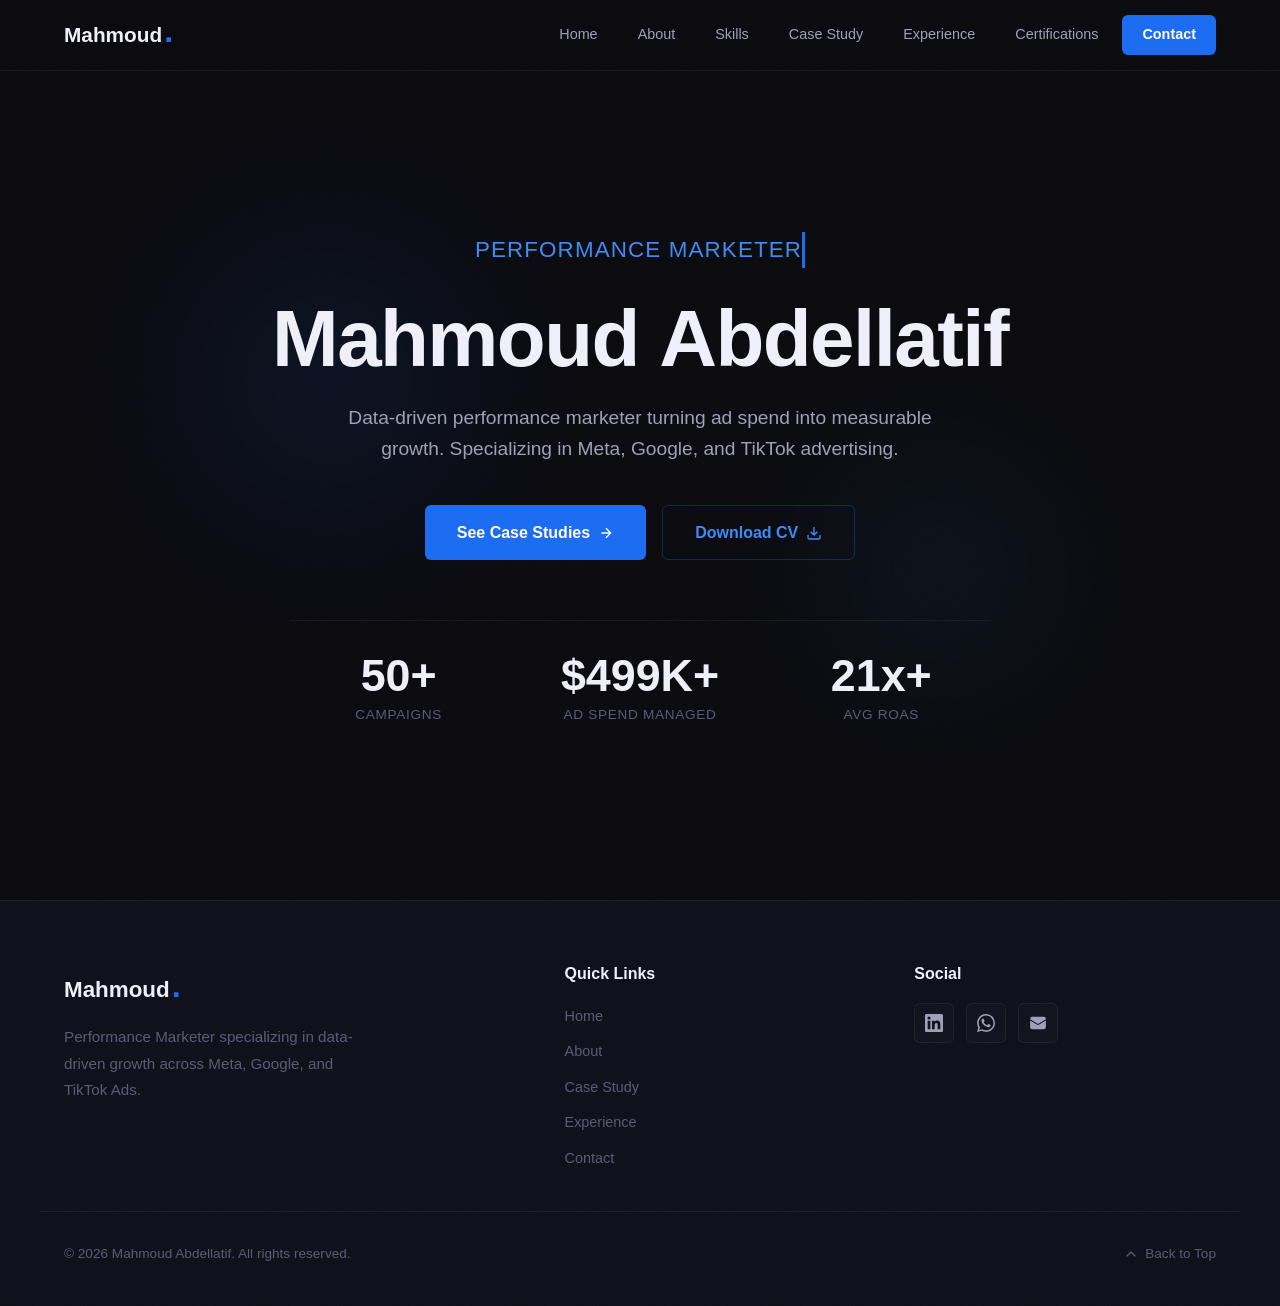
==== index.html @ 31fe56f3 "performance markete" ====
<!DOCTYPE html>
<html lang="en">
<head>
  <meta charset="UTF-8">
  <meta name="viewport" content="width=device-width, initial-scale=1.0, viewport-fit=cover">
  <title>Mahmoud Abdellatif — Performance Marketer & Media Buyer</title>
  <meta name="description" content="Performance Marketer specializing in Meta Ads, Google Ads, TikTok Ads, and data-driven growth. Based in Egypt, serving regional and global brands.">
  <link rel="canonical" href="https://mahmoudabdellatif.github.io/portfolio/">

  <!-- Open Graph -->
  <meta property="og:title" content="Mahmoud Abdellatif — Performance Marketer">
  <meta property="og:description" content="Performance Marketer specializing in Meta Ads, Google Ads, and data-driven growth.">
  <meta property="og:type" content="website">
  <meta property="og:image" content="assets/images/profile/og-image.jpg">

  <!-- Styles -->
  <link rel="stylesheet" href="assets/css/main.css">
  <link rel="stylesheet" href="assets/css/animations.css">
  <link rel="stylesheet" href="assets/css/home.css">

  <!-- Favicon -->
  <link rel="icon" type="image/svg+xml" href="assets/images/favicon.svg">
</head>
<body>

  <!-- Header injected by header.js -->

  <!-- ===== HERO SECTION ===== -->
  <section class="hero" id="hero">
    <div class="hero-bg">
      <div class="glow-orb glow-orb-1"></div>
      <div class="glow-orb glow-orb-2"></div>
    </div>

    <div class="hero-content">
      <!-- Typed Roles -->
      <div class="hero-roles reveal">
        <span class="typing-text" id="typingText"></span>
      </div>

      <!-- Name with letter stagger -->
      <h1 class="hero-name" id="heroName">
        <!-- Letters injected by JS -->
      </h1>

      <!-- Tagline -->
      <p class="hero-tagline reveal">
        Data-driven performance marketer turning ad spend into measurable growth. Specializing in Meta, Google, and TikTok advertising.
      </p>

      <!-- CTAs -->
      <div class="hero-ctas reveal">
        <a href="case-study.html" class="btn-primary" data-gtm-event="hero_cta_click" data-gtm-label="See Case Studies">
          See Case Studies
          <svg width="16" height="16" viewBox="0 0 24 24" fill="none" stroke="currentColor" stroke-width="2"><path d="M5 12h14M12 5l7 7-7 7"/></svg>
        </a>
        <a href="assets/docs/Mahmoud_Abdellatif_CV.pdf" class="btn-outline" download data-gtm-event="cv_download" data-gtm-label="Download CV">
          Download CV
          <svg width="16" height="16" viewBox="0 0 24 24" fill="none" stroke="currentColor" stroke-width="2"><path d="M21 15v4a2 2 0 01-2 2H5a2 2 0 01-2-2v-4M7 10l5 5 5-5M12 15V3"/></svg>
        </a>
      </div>

      <!-- Stats Strip -->
      <div class="hero-stats reveal" data-gtm-event="hero_stats_view">
        <div class="hero-stat">
          <div class="stat-number"><span data-counter data-target="50" data-suffix="+">0+</span></div>
          <div class="stat-label">Campaigns</div>
        </div>
        <div class="hero-stat">
          <div class="stat-number"><span data-counter data-target="500" data-prefix="$" data-suffix="K+">$0K+</span></div>
          <div class="stat-label">Ad Spend Managed</div>
        </div>
        <div class="hero-stat">
          <div class="stat-number"><span data-counter data-target="21" data-suffix="x+">0x+</span></div>
          <div class="stat-label">Avg ROAS</div>
        </div>
      </div>
    </div>
  </section>

  <!-- Scripts -->
  <script src="assets/js/tracking.js"></script>
  <script src="assets/js/header.js"></script>
  <script src="assets/js/footer.js"></script>
  <script src="assets/js/transition.js"></script>
  <script src="assets/js/reveal.js"></script>
  <script src="assets/js/counter.js"></script>

  <!-- Hero-specific: Letter stagger + typing effect -->
  <script>
  (function() {
    // Letter stagger for name — group by word to prevent mid-word line breaks
    const name = 'Mahmoud Abdellatif';
    const heroName = document.getElementById('heroName');
    if (heroName) {
      const words = name.split(' ');
      heroName.innerHTML = words.map(function(word, wi) {
        const letters = word.split('').map(function(char, li) {
          const delay = (wi * 9 + li) * 0.04;
          return '<span class="stagger-letter" style="animation-delay:' + delay + 's">' + char + '</span>';
        }).join('');
        return '<span class="word-group">' + letters + '</span>';
      }).join(' ');
    }

    // Typing effect for roles
    const roles = ['Performance Marketer', 'Media Buyer', 'Growth Hacker', 'Data-Driven Strategist'];
    const typingEl = document.getElementById('typingText');
    let roleIndex = 0;
    let charIndex = 0;
    let isDeleting = false;
    let typingSpeed = 80;

    function typeRole() {
      const currentRole = roles[roleIndex];

      if (isDeleting) {
        typingEl.textContent = currentRole.substring(0, charIndex - 1);
        charIndex--;
        typingSpeed = 40;
      } else {
        typingEl.textContent = currentRole.substring(0, charIndex + 1);
        charIndex++;
        typingSpeed = 80;
      }

      if (!isDeleting && charIndex === currentRole.length) {
        typingSpeed = 2000; // Pause at end
        isDeleting = true;
      } else if (isDeleting && charIndex === 0) {
        isDeleting = false;
        roleIndex = (roleIndex + 1) % roles.length;
        typingSpeed = 400; // Pause before next word
      }

      setTimeout(typeRole, typingSpeed);
    }

    typeRole();
  })();
  </script>
</body>
</html>
---- assets/css/main.css ----
/* ============================================================
   MAIN.CSS — Global Styles, CSS Variables, Header, Footer
   Performance Marketer Portfolio — Mahmoud Abdellatif
   ============================================================ */

/* ── CSS Variables / Design System ── */
:root {
  /* Backgrounds */
  --bg-primary:    #0A0A0F;
  --bg-secondary:  #0F0F1A;
  --bg-card:       #12121E;
  --bg-modal:      #0D0D18;

  /* Blue Spectrum */
  --blue-primary:  #1B6CF2;
  --blue-light:    #3D8BF8;
  --blue-glow:     rgba(27, 108, 242, 0.3);
  --blue-subtle:   rgba(27, 108, 242, 0.08);

  /* Text */
  --text-primary:   #F0F0FA;
  --text-secondary: #A0A0B8;
  --text-muted:     #5A5A78;

  /* Accents */
  --accent-cyan:  #00D4FF;
  --accent-gold:  #F0B429;
  --accent-green: #22C55E;

  /* Borders */
  --border:       rgba(255, 255, 255, 0.06);
  --border-blue:  rgba(27, 108, 242, 0.3);

  /* Spacing (fluid) */
  --section-padding: clamp(48px, 8vw, 80px) 0;
  --container-width: 1200px;
  --container-padding: 0 clamp(16px, 3vw, 24px);

  /* Transitions */
  --transition-fast: 0.2s ease;
  --transition-base: 0.3s ease;
  --transition-slow: 0.5s ease;

  /* Border Radius */
  --radius-sm: 6px;
  --radius-md: 12px;
  --radius-lg: 16px;
  --radius-full: 50%;
}

/* ── Reset & Base ── */
*, *::before, *::after {
  margin: 0;
  padding: 0;
  box-sizing: border-box;
}

html {
  scroll-behavior: smooth;
  -webkit-font-smoothing: antialiased;
  -moz-osx-font-smoothing: grayscale;
}

body {
  font-family: 'DM Sans', sans-serif;
  background-color: var(--bg-primary);
  color: var(--text-primary);
  line-height: 1.6;
  overflow-x: hidden;
  min-height: 100vh;
}

/* Grain overlay */
body::before {
  content: '';
  position: fixed;
  top: 0; left: 0;
  width: 100%; height: 100%;
  pointer-events: none;
  z-index: 9999;
  opacity: 0.03;
  background-image: url("data:image/svg+xml,%3Csvg viewBox='0 0 256 256' xmlns='http://www.w3.org/2000/svg'%3E%3Cfilter id='noise'%3E%3CfeTurbulence type='fractalNoise' baseFrequency='0.9' numOctaves='4' stitchTiles='stitch'/%3E%3C/filter%3E%3Crect width='100%25' height='100%25' filter='url(%23noise)'/%3E%3C/svg%3E");
  background-repeat: repeat;
  background-size: 256px 256px;
}

a {
  color: var(--blue-light);
  text-decoration: none;
  transition: color var(--transition-fast);
}

a:hover {
  color: var(--accent-cyan);
}

img {
  max-width: 100%;
  height: auto;
  display: block;
}

ul, ol {
  list-style: none;
}

/* ── Typography ── */
@import url('https://fonts.googleapis.com/css2?family=Syne:wght@400;600;700;800&family=DM+Sans:ital,opsz,wght@0,9..40,300;0,9..40,400;0,9..40,500;0,9..40,600;1,9..40,400&display=swap');

h1, h2, h3, h4, h5, h6 {
  font-family: 'Syne', sans-serif;
  color: var(--text-primary);
}

h1 {
  font-size: clamp(2.5rem, 7vw, 5rem);
  font-weight: 800;
  line-height: 1.1;
  letter-spacing: -0.02em;
}

h2 {
  font-size: clamp(2rem, 5vw, 3.5rem);
  font-weight: 700;
  line-height: 1.15;
  letter-spacing: -0.01em;
}

h3 {
  font-size: clamp(1.2rem, 3vw, 1.8rem);
  font-weight: 600;
  line-height: 1.3;
}

p {
  font-size: clamp(0.95rem, 2vw, 1.1rem);
  line-height: 1.75;
  color: var(--text-secondary);
}

/* ── Layout ── */
.container {
  max-width: var(--container-width);
  margin: 0 auto;
  padding: var(--container-padding);
}

.section {
  padding: var(--section-padding);
}

/* ── Page Hero (shared mini-hero) ── */
.page-hero {
  padding: clamp(80px, 15vw, 120px) 0 clamp(40px, 8vw, 60px);
  text-align: center;
  position: relative;
  background: linear-gradient(180deg, var(--bg-secondary) 0%, var(--bg-primary) 100%);
}

.page-hero::before {
  content: '';
  position: absolute;
  top: 50%; left: 50%;
  transform: translate(-50%, -50%);
  width: clamp(300px, 60vw, 600px); height: clamp(300px, 60vw, 600px);
  background: radial-gradient(circle, var(--blue-glow) 0%, transparent 70%);
  pointer-events: none;
  opacity: 0.3;
}

.page-hero h1 {
  position: relative;
  z-index: 1;
  margin-bottom: 16px;
}

.page-hero p {
  position: relative;
  z-index: 1;
  max-width: 600px;
  margin: 0 auto;
  color: var(--text-secondary);
}

.page-hero::after {
  content: '';
  position: absolute;
  bottom: 0; left: 50%;
  transform: translateX(-50%);
  width: 60px; height: 3px;
  background: var(--blue-primary);
  border-radius: 2px;
}

/* ── Component: Card ── */
.card {
  background: var(--bg-card);
  border: 1px solid var(--border);
  border-radius: var(--radius-md);
  transition: transform var(--transition-base), box-shadow var(--transition-base), border-color var(--transition-base);
}

.card:hover {
  transform: translateY(-6px);
  box-shadow: 0 20px 60px var(--blue-glow);
  border-color: var(--border-blue);
}

/* ── Component: Button Primary ── */
.btn-primary {
  display: inline-flex;
  align-items: center;
  gap: clamp(6px, 1vw, 8px);
  background: var(--blue-primary);
  color: #fff;
  border-radius: var(--radius-sm);
  padding: clamp(11px, 2vw, 14px) clamp(20px, 4vw, 32px);
  font-family: 'Syne', sans-serif;
  font-weight: 600;
  font-size: clamp(0.85rem, 1.5vw, 1rem);
  cursor: pointer;
  transition: all var(--transition-base);
  border: none;
  text-decoration: none;
}

.btn-primary:hover {
  background: var(--blue-light);
  box-shadow: 0 0 30px var(--blue-glow);
  transform: translateY(-2px);
  color: #fff;
}

/* ── Component: Button Outline ── */
.btn-outline {
  display: inline-flex;
  align-items: center;
  gap: clamp(6px, 1vw, 8px);
  background: transparent;
  border: 1px solid var(--border-blue);
  color: var(--blue-light);
  border-radius: var(--radius-sm);
  padding: clamp(11px, 2vw, 14px) clamp(20px, 4vw, 32px);
  font-family: 'Syne', sans-serif;
  font-weight: 600;
  font-size: clamp(0.85rem, 1.5vw, 1rem);
  transition: all var(--transition-base);
  text-decoration: none;
  cursor: pointer;
}

.btn-outline:hover {
  background: var(--blue-subtle);
  box-shadow: 0 0 20px var(--blue-glow);
  color: var(--blue-light);
}

/* ── Component: Tags / Pills ── */
.tag {
  display: inline-flex;
  align-items: center;
  padding: clamp(4px, 1vw, 6px) clamp(10px, 2vw, 14px);
  font-size: clamp(0.7rem, 1.2vw, 0.8rem);
  font-weight: 500;
  border-radius: 20px;
  background: var(--blue-subtle);
  color: var(--blue-light);
  border: 1px solid var(--border-blue);
  transition: all var(--transition-fast);
}

.tag:hover {
  background: var(--blue-primary);
  color: #fff;
}

.tag-platform { border-color: rgba(0, 212, 255, 0.3); color: var(--accent-cyan); background: rgba(0, 212, 255, 0.08); }
.tag-metric   { border-color: rgba(240, 180, 41, 0.3); color: var(--accent-gold); background: rgba(240, 180, 41, 0.08); }
.tag-industry { border-color: rgba(34, 197, 94, 0.3);  color: var(--accent-green); background: rgba(34, 197, 94, 0.08); }

/* ── Component: Section Title ── */
.section-title {
  text-align: center;
  margin-bottom: clamp(36px, 6vw, 60px);
}

.section-title h2 {
  margin-bottom: 16px;
}

.section-title p {
  max-width: 600px;
  margin: 0 auto;
}

.section-title .title-accent {
  color: var(--blue-primary);
}

/* ── Header / Navigation ── */
.site-header {
  position: fixed;
  top: 0; left: 0;
  width: 100%;
  z-index: 1000;
  background: rgba(10, 10, 15, 0.8);
  backdrop-filter: blur(16px);
  -webkit-backdrop-filter: blur(16px);
  border-bottom: 1px solid var(--border);
  transition: all var(--transition-base);
}

.site-header.scrolled {
  background: rgba(10, 10, 15, 0.95);
  box-shadow: 0 4px 30px rgba(0, 0, 0, 0.3);
}

.nav-container {
  max-width: var(--container-width);
  margin: 0 auto;
  padding: 0 clamp(16px, 3vw, 24px);
  display: flex;
  align-items: center;
  justify-content: space-between;
  height: clamp(56px, 8vw, 70px);
}

.nav-logo {
  display: flex;
  align-items: baseline;
  gap: 2px;
  text-decoration: none;
  font-family: 'Syne', sans-serif;
  font-weight: 800;
  font-size: clamp(1.1rem, 2vw, 1.3rem);
  color: var(--text-primary);
  transition: color var(--transition-fast);
}

.nav-logo .logo-name {
  transition: color var(--transition-fast);
}

.nav-logo .logo-dot {
  color: var(--blue-primary);
  font-size: clamp(1.5rem, 3vw, 2rem);
  line-height: 0;
}

.nav-logo:hover {
  color: var(--text-primary);
}

.nav-toggle {
  display: none;
  flex-direction: column;
  gap: 5px;
  background: none;
  border: none;
  cursor: pointer;
  padding: 8px;
  z-index: 1001;
}

.nav-toggle span {
  display: block;
  width: clamp(20px, 3vw, 24px);
  height: 2px;
  background: var(--text-primary);
  border-radius: 2px;
  transition: all var(--transition-base);
  transform-origin: center;
}

.nav-toggle.active span:nth-child(1) {
  transform: rotate(45deg) translate(5px, 5px);
}

.nav-toggle.active span:nth-child(2) {
  opacity: 0;
}

.nav-toggle.active span:nth-child(3) {
  transform: rotate(-45deg) translate(5px, -5px);
}

.nav-links {
  display: flex;
  align-items: center;
  gap: 8px;
}

.nav-links a {
  display: inline-flex;
  align-items: center;
  padding: clamp(6px, 1vw, 8px) clamp(12px, 2vw, 16px);
  font-size: clamp(0.8rem, 1.4vw, 0.9rem);
  font-weight: 500;
  color: var(--text-secondary);
  border-radius: var(--radius-sm);
  transition: all var(--transition-fast);
  position: relative;
  text-decoration: none;
}

.nav-links a:hover {
  color: var(--blue-light);
  background: var(--blue-subtle);
}

.nav-links a.active {
  color: var(--blue-primary);
  background: var(--blue-subtle);
}

.nav-links a.active::after {
  content: '';
  position: absolute;
  bottom: 2px;
  left: 50%;
  transform: translateX(-50%);
  width: 20px;
  height: 2px;
  background: var(--blue-primary);
  border-radius: 2px;
}

.nav-links .nav-cta {
  background: var(--blue-primary);
  color: #fff;
  font-weight: 600;
  padding: clamp(6px, 1vw, 8px) clamp(14px, 2.5vw, 20px);
}

.nav-links .nav-cta:hover {
  background: var(--blue-light);
  color: #fff;
  box-shadow: 0 0 20px var(--blue-glow);
}

.nav-links .nav-cta.active::after {
  display: none;
}

/* ── Mobile Nav ── */
@media (max-width: 1024px) {
  .nav-toggle {
    display: flex;
  }

  .nav-links {
    position: fixed;
    top: 0; left: 0;
    width: 100%; height: 100vh;
    background: rgba(10, 10, 15, 0.98);
    backdrop-filter: blur(20px);
    -webkit-backdrop-filter: blur(20px);
    flex-direction: column;
    justify-content: center;
    gap: clamp(4px, 1vw, 8px);
    padding: clamp(16px, 4vw, 24px);
    transform: translateX(100%);
    transition: transform var(--transition-base);
    z-index: 999;
  }

  .nav-links.open {
    transform: translateX(0);
  }

  .nav-links a {
    font-size: clamp(0.95rem, 2vw, 1.2rem);
    padding: clamp(10px, 2vw, 14px) clamp(16px, 3vw, 20px);
    width: 100%;
    justify-content: center;
  }
}

/* ── Footer ── */
.site-footer {
  background: var(--bg-secondary);
  border-top: 1px solid var(--border);
  padding: clamp(40px, 6vw, 60px) 0 clamp(20px, 3vw, 30px);
}

.footer-grid {
  max-width: var(--container-width);
  margin: 0 auto;
  padding: 0 clamp(16px, 3vw, 24px);
  display: grid;
  grid-template-columns: 1.5fr 1fr 1fr;
  gap: clamp(28px, 5vw, 48px);
  margin-bottom: clamp(28px, 4vw, 40px);
}

.footer-brand .footer-logo {
  display: flex;
  align-items: baseline;
  gap: 2px;
  font-family: 'Syne', sans-serif;
  font-weight: 800;
  font-size: clamp(1.1rem, 2vw, 1.4rem);
  color: var(--text-primary);
  margin-bottom: 12px;
}

.footer-brand .footer-logo .logo-dot {
  color: var(--blue-primary);
  font-size: clamp(1.5rem, 3vw, 2rem);
}

.footer-brand p {
  font-size: clamp(0.85rem, 1.5vw, 0.95rem);
  color: var(--text-muted);
  max-width: 300px;
}

.footer-links h4,
.footer-social h4 {
  font-family: 'Syne', sans-serif;
  font-weight: 600;
  font-size: clamp(0.9rem, 1.5vw, 1rem);
  color: var(--text-primary);
  margin-bottom: clamp(12px, 2vw, 16px);
}

.footer-links ul {
  display: flex;
  flex-direction: column;
  gap: 10px;
}

.footer-links a {
  color: var(--text-muted);
  font-size: clamp(0.8rem, 1.4vw, 0.9rem);
  transition: color var(--transition-fast);
}

.footer-links a:hover {
  color: var(--blue-light);
}

.footer-social .social-icons {
  display: flex;
  gap: 12px;
}

.footer-social .social-icon {
  display: inline-flex;
  align-items: center;
  justify-content: center;
  width: clamp(36px, 5vw, 40px); height: clamp(36px, 5vw, 40px);
  border-radius: var(--radius-sm);
  background: var(--bg-card);
  border: 1px solid var(--border);
  color: var(--text-secondary);
  transition: all var(--transition-base);
  text-decoration: none;
}

.footer-social .social-icon:hover {
  border-color: var(--border-blue);
  color: var(--blue-light);
  box-shadow: 0 0 20px var(--blue-glow);
  transform: translateY(-2px);
}

.footer-social .social-icon svg {
  width: 18px; height: 18px;
  fill: currentColor;
}

.footer-bottom {
  max-width: var(--container-width);
  margin: 0 auto;
  padding: clamp(16px, 2vw, 20px) clamp(16px, 3vw, 24px) 0;
  border-top: 1px solid var(--border);
  display: flex;
  align-items: center;
  justify-content: space-between;
}

.footer-bottom p {
  font-size: clamp(0.75rem, 1.3vw, 0.85rem);
  color: var(--text-muted);
}

.back-to-top {
  display: inline-flex;
  align-items: center;
  gap: 6px;
  color: var(--text-muted);
  font-size: clamp(0.75rem, 1.3vw, 0.85rem);
  transition: color var(--transition-fast);
  cursor: pointer;
  background: none;
  border: none;
  font-family: 'DM Sans', sans-serif;
}

.back-to-top:hover {
  color: var(--blue-light);
}

/* ── Footer Responsive ── */
@media (max-width: 768px) {
  .footer-grid {
    grid-template-columns: 1fr;
  }

  .footer-bottom {
    flex-direction: column;
    gap: 12px;
    text-align: center;
  }
}

@media (min-width: 769px) and (max-width: 1024px) {
  .footer-grid {
    grid-template-columns: 1fr 1fr;
  }
  .footer-brand {
    grid-column: span 2;
  }
}

/* ── Utility Classes ── */
.text-center { text-align: center; }
.text-blue   { color: var(--blue-primary); }
.text-muted  { color: var(--text-muted); }
.mt-1 { margin-top: clamp(6px, 1vw, 8px); }
.mt-2 { margin-top: clamp(12px, 2vw, 16px); }
.mt-3 { margin-top: clamp(16px, 3vw, 24px); }
.mt-4 { margin-top: clamp(20px, 4vw, 32px); }
.mb-1 { margin-bottom: clamp(6px, 1vw, 8px); }
.mb-2 { margin-bottom: clamp(12px, 2vw, 16px); }
.mb-3 { margin-bottom: clamp(16px, 3vw, 24px); }
.mb-4 { margin-bottom: clamp(20px, 4vw, 32px); }

/* ── Scroll Reveal ── */
.reveal {
  opacity: 0;
  transform: translateY(30px);
  transition: opacity 0.6s ease, transform 0.6s ease;
}

.reveal.revealed {
  opacity: 1;
  transform: translateY(0);
}

.reveal-left {
  opacity: 0;
  transform: translateX(-30px);
  transition: opacity 0.6s ease, transform 0.6s ease;
}

.reveal-left.revealed {
  opacity: 1;
  transform: translateX(0);
}

.reveal-right {
  opacity: 0;
  transform: translateX(30px);
  transition: opacity 0.6s ease, transform 0.6s ease;
}

.reveal-right.revealed {
  opacity: 1;
  transform: translateX(0);
}

/* ── Selection ── */
::selection {
  background: var(--blue-primary);
  color: #fff;
}

/* ── Scrollbar ── */
::-webkit-scrollbar {
  width: 8px;
}

::-webkit-scrollbar-track {
  background: var(--bg-primary);
}

::-webkit-scrollbar-thumb {
  background: var(--bg-card);
  border-radius: 4px;
}

::-webkit-scrollbar-thumb:hover {
  background: var(--blue-primary);
}

/* ── Focus Visible ── */
:focus-visible {
  outline: 2px solid var(--blue-primary);
  outline-offset: 2px;
}

/* ============================================================
   RESPONSIVE — Extended Breakpoints & Screen Compatibility
   ============================================================ */

/* ── Touch Performance & Tap Highlight ── */
html {
  -webkit-tap-highlight-color: transparent;
  -webkit-text-size-adjust: 100%;
  text-size-adjust: 100%;
}

button, a, [role="button"], input, select, textarea, label {
  -webkit-tap-highlight-color: transparent;
  touch-action: manipulation;
}

/* Ensure minimum touch target size */
button, [role="button"], .filter-tab, .nav-toggle {
  min-height: 44px;
  min-width: 44px;
}

/* ── Safe Area Support (iPhone X+ / Notched Phones) ── */
.site-header {
  padding-top: env(safe-area-inset-top, 0px);
}

.nav-container {
  height: calc(clamp(56px, 8vw, 70px) + env(safe-area-inset-top, 0px));
  padding-left:  max(clamp(16px, 3vw, 24px), env(safe-area-inset-left, 0px));
  padding-right: max(clamp(16px, 3vw, 24px), env(safe-area-inset-right, 0px));
}

.site-footer {
  padding-bottom: calc(clamp(20px, 3vw, 30px) + env(safe-area-inset-bottom, 0px));
}

.footer-grid,
.footer-bottom {
  padding-left:  max(clamp(16px, 3vw, 24px), env(safe-area-inset-left, 0px));
  padding-right: max(clamp(16px, 3vw, 24px), env(safe-area-inset-right, 0px));
}

/* ── Prevent Horizontal Overflow (All Screens) ── */
html, body {
  overflow-x: hidden;
  max-width: 100%;
}

*, *::before, *::after {
  max-width: 100%;
}

img, video, svg {
  max-width: 100%;
  height: auto;
}

/* ── Large Screens (≥ 1600px) ── */
@media (min-width: 1600px) {
  :root {
    --container-width: 1400px;
  }
}

/* ── Extra Large Screens (≥ 1920px) ── */
@media (min-width: 1920px) {
  :root {
    --container-width: 1600px;
    --section-padding: clamp(80px, 6vw, 120px) 0;
  }
}

/* ── Tablet Portrait (641px – 768px) ── */
@media (min-width: 641px) and (max-width: 768px) {
  .nav-links a {
    font-size: 0.9rem;
  }
}

/* ── Tablet Landscape (769px – 1024px) ── */
@media (min-width: 769px) and (max-width: 1024px) {
  .section-title h2 {
    font-size: clamp(1.8rem, 3.5vw, 2.5rem);
  }

  .page-hero h1 {
    font-size: clamp(2rem, 5vw, 3rem);
  }

  .container {
    padding: 0 clamp(20px, 3.5vw, 32px);
  }
}

/* ── Small Phones (≤ 640px) — Nav & Core ── */
@media (max-width: 640px) {
  .nav-links {
    padding: clamp(80px, 15vw, 100px) clamp(20px, 5vw, 32px) clamp(20px, 5vw, 32px);
  }

  .nav-links a {
    font-size: 1.1rem;
    padding: 14px 20px;
    border-radius: var(--radius-md);
    width: 100%;
    max-width: 320px;
    margin: 0 auto;
    justify-content: center;
  }
}

/* ── Small Phones (≤ 480px) ── */
@media (max-width: 480px) {
  :root {
    --section-padding: clamp(36px, 8vw, 56px) 0;
  }

  .page-hero {
    padding: clamp(90px, 18vw, 110px) clamp(16px, 4vw, 20px) clamp(32px, 6vw, 48px);
  }

  .page-hero h1 {
    font-size: clamp(1.8rem, 8vw, 2.5rem);
  }

  .page-hero p {
    font-size: 0.9rem;
  }

  .section-title {
    margin-bottom: clamp(24px, 5vw, 40px);
  }

  .section-title h2 {
    font-size: clamp(1.6rem, 7vw, 2.2rem);
  }

  .card:hover {
    transform: translateY(-3px);
  }

  /* Footer small phone */
  .footer-bottom {
    flex-direction: column;
    gap: 12px;
    text-align: center;
    padding-top: 16px;
  }

  .footer-social .social-icons {
    flex-wrap: wrap;
    gap: 10px;
  }

  .back-to-top {
    align-self: center;
  }

  /* Buttons full-width on tiny screens */
  .btn-primary,
  .btn-outline {
    min-height: 48px;
    font-size: 0.9rem;
  }

  /* Tags wrap nicely */
  .tag {
    font-size: 0.7rem;
    padding: 5px 10px;
  }
}

/* ── Very Small Phones (≤ 360px) ── */
@media (max-width: 360px) {
  :root {
    --container-padding: 0 12px;
    --section-padding: clamp(28px, 8vw, 44px) 0;
  }

  h1 {
    font-size: clamp(1.6rem, 10vw, 2.2rem);
    letter-spacing: -0.01em;
  }

  h2 {
    font-size: clamp(1.4rem, 8vw, 1.8rem);
  }

  h3 {
    font-size: clamp(1rem, 5vw, 1.3rem);
  }

  p {
    font-size: 0.9rem;
  }

  .page-hero {
    padding: 85px 12px 28px;
  }

  .page-hero h1 {
    font-size: clamp(1.5rem, 9vw, 2rem);
  }

  .section-title h2 {
    font-size: clamp(1.3rem, 8vw, 1.7rem);
  }

  .btn-primary,
  .btn-outline {
    padding: 11px 18px;
    font-size: 0.85rem;
  }

  .footer-grid {
    gap: 20px;
  }

  .nav-logo {
    font-size: 1rem;
  }
}

/* ── Print Styles ── */
@media print {
  .site-header,
  .site-footer,
  .nav-toggle,
  .hero-bg,
  .modal-overlay {
    display: none !important;
  }

  body {
    background: white;
    color: black;
  }

  .container {
    max-width: 100%;
    padding: 0;
  }
}
---- assets/css/animations.css ----
/* ============================================================
   ANIMATIONS.CSS — Keyframes, Page Transitions, Effects
   Performance Marketer Portfolio — Mahmoud Abdellatif
   ============================================================ */

/* ── Page Transitions ── */
body {
  opacity: 1;
  transition: opacity 0.3s ease;
}

body.page-exit {
  opacity: 0;
}

body.page-enter {
  animation: fadeIn 0.4s ease forwards;
}

@keyframes fadeIn {
  from { opacity: 0; transform: translateY(8px); }
  to   { opacity: 1; transform: translateY(0); }
}

/* ── Hero Typing Effect ── */
.typing-wrapper {
  display: inline-block;
  position: relative;
}

.typing-text {
  display: inline-block;
  border-right: 3px solid var(--blue-primary);
  animation: blink 0.8s step-end infinite;
  white-space: nowrap;
  overflow: hidden;
}

@keyframes blink {
  50% { border-color: transparent; }
}

/* ── Letter Stagger (Hero Name) ── */
.stagger-letter {
  display: inline-block;
  opacity: 0;
  transform: translateY(40px);
  animation: letterIn 0.6s ease forwards;
}

@keyframes letterIn {
  to {
    opacity: 1;
    transform: translateY(0);
  }
}

/* ── Floating Animation ── */
.float {
  animation: float 6s ease-in-out infinite;
}

@keyframes float {
  0%, 100% { transform: translateY(0px); }
  50%      { transform: translateY(-20px); }
}

/* ── Pulse (Available Badge) ── */
.pulse-dot {
  animation: pulse 2s ease-in-out infinite;
}

@keyframes pulse {
  0%, 100% { box-shadow: 0 0 0 0 rgba(34, 197, 94, 0.5); }
  50%      { box-shadow: 0 0 0 8px rgba(34, 197, 94, 0); }
}

/* ── Bounce Arrow (Scroll Indicator) ── */
.bounce {
  animation: bounce 2s ease-in-out infinite;
}

@keyframes bounce {
  0%, 20%, 50%, 80%, 100% { transform: translateY(0) translateX(-50%); }
  40%  { transform: translateY(-15px) translateX(-50%); }
  60%  { transform: translateY(-7px) translateX(-50%); }
}

/* ── Glow Orbs (Background) ── */
.glow-orb {
  position: absolute;
  border-radius: 50%;
  filter: blur(80px);
  pointer-events: none;
  z-index: 0;
}

.glow-orb-1 {
  width: 400px; height: 400px;
  background: radial-gradient(circle, rgba(27, 108, 242, 0.15) 0%, transparent 70%);
  animation: orbFloat1 12s ease-in-out infinite;
}

.glow-orb-2 {
  width: 300px; height: 300px;
  background: radial-gradient(circle, rgba(0, 212, 255, 0.1) 0%, transparent 70%);
  animation: orbFloat2 15s ease-in-out infinite;
}

@keyframes orbFloat1 {
  0%, 100% { transform: translate(0, 0); }
  33%      { transform: translate(60px, -40px); }
  66%      { transform: translate(-30px, 30px); }
}

@keyframes orbFloat2 {
  0%, 100% { transform: translate(0, 0); }
  33%      { transform: translate(-50px, 50px); }
  66%      { transform: translate(40px, -30px); }
}

/* ── Card Hover Glow ── */
.card-glow {
  position: relative;
  overflow: hidden;
}

.card-glow::before {
  content: '';
  position: absolute;
  top: 0; left: 0;
  width: 100%; height: 100%;
  background: radial-gradient(circle at var(--mouse-x, 50%) var(--mouse-y, 50%), var(--blue-glow) 0%, transparent 60%);
  opacity: 0;
  transition: opacity 0.4s ease;
  pointer-events: none;
  z-index: 0;
}

.card-glow:hover::before {
  opacity: 0.5;
}

/* ── Modal Animations ── */
.modal-overlay {
  opacity: 0;
  visibility: hidden;
  transition: opacity 0.3s ease, visibility 0.3s ease;
}

.modal-overlay.active {
  opacity: 1;
  visibility: visible;
}

.modal-content {
  transform: translateY(40px) scale(0.95);
  transition: transform 0.4s cubic-bezier(0.16, 1, 0.3, 1);
}

.modal-overlay.active .modal-content {
  transform: translateY(0) scale(1);
}

/* Mobile: slide up */
@media (max-width: 768px) {
  .modal-content {
    transform: translateY(100%);
    transition: transform 0.4s cubic-bezier(0.16, 1, 0.3, 1);
  }

  .modal-overlay.active .modal-content {
    transform: translateY(0);
  }
}

/* ── Marquee Ticker ── */
.ticker-wrapper {
  overflow: hidden;
  width: 100%;
}

.ticker-track {
  display: flex;
  gap: 32px;
  animation: marquee 20s linear infinite;
  width: max-content;
}

.ticker-track:hover {
  animation-play-state: paused;
}

@keyframes marquee {
  from { transform: translateX(0); }
  to   { transform: translateX(-50%); }
}

/* ── Filter Transition ── */
.filter-item {
  transition: opacity 0.3s ease, transform 0.3s ease;
}

.filter-item.hidden {
  opacity: 0;
  transform: scale(0.9);
  pointer-events: none;
  position: absolute;
  width: 0; height: 0;
  overflow: hidden;
}

/* ── Timeline Slide In ── */
.timeline-entry {
  opacity: 0;
  transition: opacity 0.6s ease, transform 0.6s ease;
}

.timeline-entry.from-left {
  transform: translateX(-50px);
}

.timeline-entry.from-right {
  transform: translateX(50px);
}

.timeline-entry.revealed {
  opacity: 1;
  transform: translateX(0);
}

/* ── Shimmer Effect (Cert Cards) ── */
.shimmer {
  position: relative;
  overflow: hidden;
}

.shimmer::after {
  content: '';
  position: absolute;
  top: 0; left: -100%;
  width: 50%; height: 100%;
  background: linear-gradient(90deg, transparent, rgba(255, 255, 255, 0.05), transparent);
  transition: none;
}

.shimmer:hover::after {
  animation: shimmerSlide 0.8s ease forwards;
}

@keyframes shimmerSlide {
  from { left: -100%; }
  to   { left: 200%; }
}

/* ── Counter Animation ── */
.counter {
  display: inline-block;
}

/* ── Skill Bar Fill ── */
.skill-bar-fill {
  width: 0;
  transition: width 1.2s cubic-bezier(0.16, 1, 0.3, 1);
}

.skill-bar-fill.animated {
  /* width set via JS */
}

/* ── Form States ── */
@keyframes shake {
  0%, 100% { transform: translateX(0); }
  10%, 30%, 50%, 70%, 90% { transform: translateX(-5px); }
  20%, 40%, 60%, 80% { transform: translateX(5px); }
}

.form-error {
  animation: shake 0.5s ease;
}

/* ── Stagger Delay Helpers ── */
.delay-1 { animation-delay: 0.1s; }
.delay-2 { animation-delay: 0.2s; }
.delay-3 { animation-delay: 0.3s; }
.delay-4 { animation-delay: 0.4s; }
.delay-5 { animation-delay: 0.5s; }
.delay-6 { animation-delay: 0.6s; }
.delay-7 { animation-delay: 0.7s; }
.delay-8 { animation-delay: 0.8s; }

/* ── Spin (Loading) ── */
@keyframes spin {
  to { transform: rotate(360deg); }
}

.spinner {
  display: inline-block;
  width: 20px; height: 20px;
  border: 2px solid rgba(255, 255, 255, 0.3);
  border-top-color: #fff;
  border-radius: 50%;
  animation: spin 0.6s linear infinite;
}

/* ── Scroll Indicator ── */
.scroll-indicator {
  position: absolute;
  bottom: 40px;
  left: 50%;
  transform: translateX(-50%);
  display: flex;
  flex-direction: column;
  align-items: center;
  gap: 8px;
  color: var(--text-muted);
  font-size: 0.8rem;
}

.scroll-indicator svg {
  width: 20px; height: 20px;
  stroke: var(--text-muted);
  fill: none;
  stroke-width: 2;
}

/* ── Reduced Motion ── */
@media (prefers-reduced-motion: reduce) {
  *, *::before, *::after {
    animation-duration: 0.01ms !important;
    animation-iteration-count: 1 !important;
    transition-duration: 0.01ms !important;
  }
}
---- assets/css/home.css ----
/* ============================================================
   HOME.CSS — Hero Page Styles
   ============================================================ */

.hero {
  position: relative;
  min-height: 100vh;
  display: flex;
  align-items: center;
  justify-content: center;
  overflow: hidden;
  padding: 0 clamp(16px, 3vw, 24px);
  padding-top: clamp(70px, 12vw, 90px); /* space for fixed header */
}

.hero-bg {
  position: absolute;
  inset: 0;
  z-index: 0;
  overflow: hidden;
}

.hero-bg .glow-orb-1 {
  top: 20%; left: 10%;
}

.hero-bg .glow-orb-2 {
  bottom: 20%; right: 15%;
}

.hero-content {
  position: relative;
  z-index: 1;
  text-align: center;
  max-width: 900px;
  width: 100%;
}

.hero-roles {
  margin-bottom: 20px;
  min-height: 2.5em;
}

.hero-roles .typing-text {
  font-family: 'DM Sans', sans-serif;
  font-size: clamp(1rem, 2.5vw, 1.4rem);
  color: var(--blue-light);
  font-weight: 500;
  letter-spacing: 0.05em;
  text-transform: uppercase;
  white-space: nowrap;
  overflow: hidden;
  display: inline-block;
  max-width: 100%;
}

.hero-name {
  margin-bottom: 20px;
  line-height: 1.1;
  word-break: break-word;
  overflow-wrap: break-word;
}

.hero-name .stagger-letter {
  display: inline-block;
  opacity: 0;
  transform: translateY(40px);
  animation: letterIn 0.6s ease forwards;
  /* Prevent individual letters from breaking alone */
  white-space: pre;
}

.hero-name .word-group {
  display: inline-block;
  white-space: nowrap;
}

.hero-tagline {
  font-size: clamp(0.95rem, 2vw, 1.2rem);
  color: var(--text-secondary);
  max-width: 600px;
  margin: 0 auto 40px;
  line-height: 1.6;
}

.hero-ctas {
  display: flex;
  gap: clamp(10px, 2vw, 16px);
  justify-content: center;
  flex-wrap: wrap;
  margin-bottom: clamp(36px, 6vw, 60px);
}

.hero-stats {
  display: grid;
  grid-template-columns: repeat(3, 1fr);
  gap: clamp(12px, 3vw, 24px);
  padding: clamp(20px, 4vw, 32px) 0;
  border-top: 1px solid var(--border);
  max-width: 700px;
  margin: 0 auto;
}

.hero-stat {
  text-align: center;
}

.hero-stat .stat-number {
  font-family: 'Syne', sans-serif;
  font-size: clamp(1.6rem, 4vw, 2.8rem);
  font-weight: 800;
  color: var(--text-primary);
  line-height: 1;
  margin-bottom: 6px;
}

.hero-stat .stat-number .stat-suffix {
  color: var(--blue-primary);
}

.hero-stat .stat-label {
  font-size: clamp(0.7rem, 1.5vw, 0.85rem);
  color: var(--text-muted);
  text-transform: uppercase;
  letter-spacing: 0.05em;
}

/* ── Mobile Responsive ── */
@media (max-width: 640px) {
  .hero-ctas {
    flex-direction: column;
    align-items: center;
  }

  .hero-ctas .btn-primary,
  .hero-ctas .btn-outline {
    width: 100%;
    max-width: 320px;
    justify-content: center;
  }
}

/* ── Small Phones (≤ 480px) ── */
@media (max-width: 480px) {
  .hero {
    padding-top: clamp(72px, 16vw, 88px);
    padding-left: 16px;
    padding-right: 16px;
    min-height: 100svh; /* Small viewport height for mobile browsers */
  }

  .hero-content {
    max-width: 100%;
  }

  .hero-roles {
    margin-bottom: 14px;
    min-height: 2em;
  }

  .hero-roles .typing-text {
    font-size: clamp(0.8rem, 3.5vw, 1rem);
    letter-spacing: 0.03em;
  }

  .hero-name {
    margin-bottom: 14px;
  }

  .hero-tagline {
    font-size: 0.9rem;
    margin-bottom: 28px;
    line-height: 1.6;
  }

  .hero-ctas {
    margin-bottom: clamp(24px, 5vw, 36px);
    gap: 10px;
  }

  .hero-ctas .btn-primary,
  .hero-ctas .btn-outline {
    width: 100%;
    max-width: 100%;
    justify-content: center;
  }

  /* Stats: keep 3 columns but shrink text */
  .hero-stats {
    grid-template-columns: repeat(3, 1fr);
    gap: 8px;
    padding: 16px 0;
  }

  .hero-stat .stat-number {
    font-size: clamp(1.2rem, 5vw, 1.8rem);
  }

  .hero-stat .stat-label {
    font-size: 0.55rem;
    letter-spacing: 0;
    line-height: 1.3;
  }
}

/* ── Very Small Phones (≤ 360px) ── */
@media (max-width: 360px) {
  .hero {
    padding-left: 12px;
    padding-right: 12px;
  }

  .hero-roles .typing-text {
    font-size: 0.8rem;
  }

  /* Switch stats to single column on tiny phones */
  .hero-stats {
    grid-template-columns: repeat(3, 1fr);
    gap: 4px;
    padding: 14px 0;
  }

  .hero-stat .stat-number {
    font-size: clamp(1rem, 5.5vw, 1.4rem);
  }

  .hero-stat .stat-label {
    font-size: 0.5rem;
    word-break: break-word;
    hyphens: auto;
  }
}
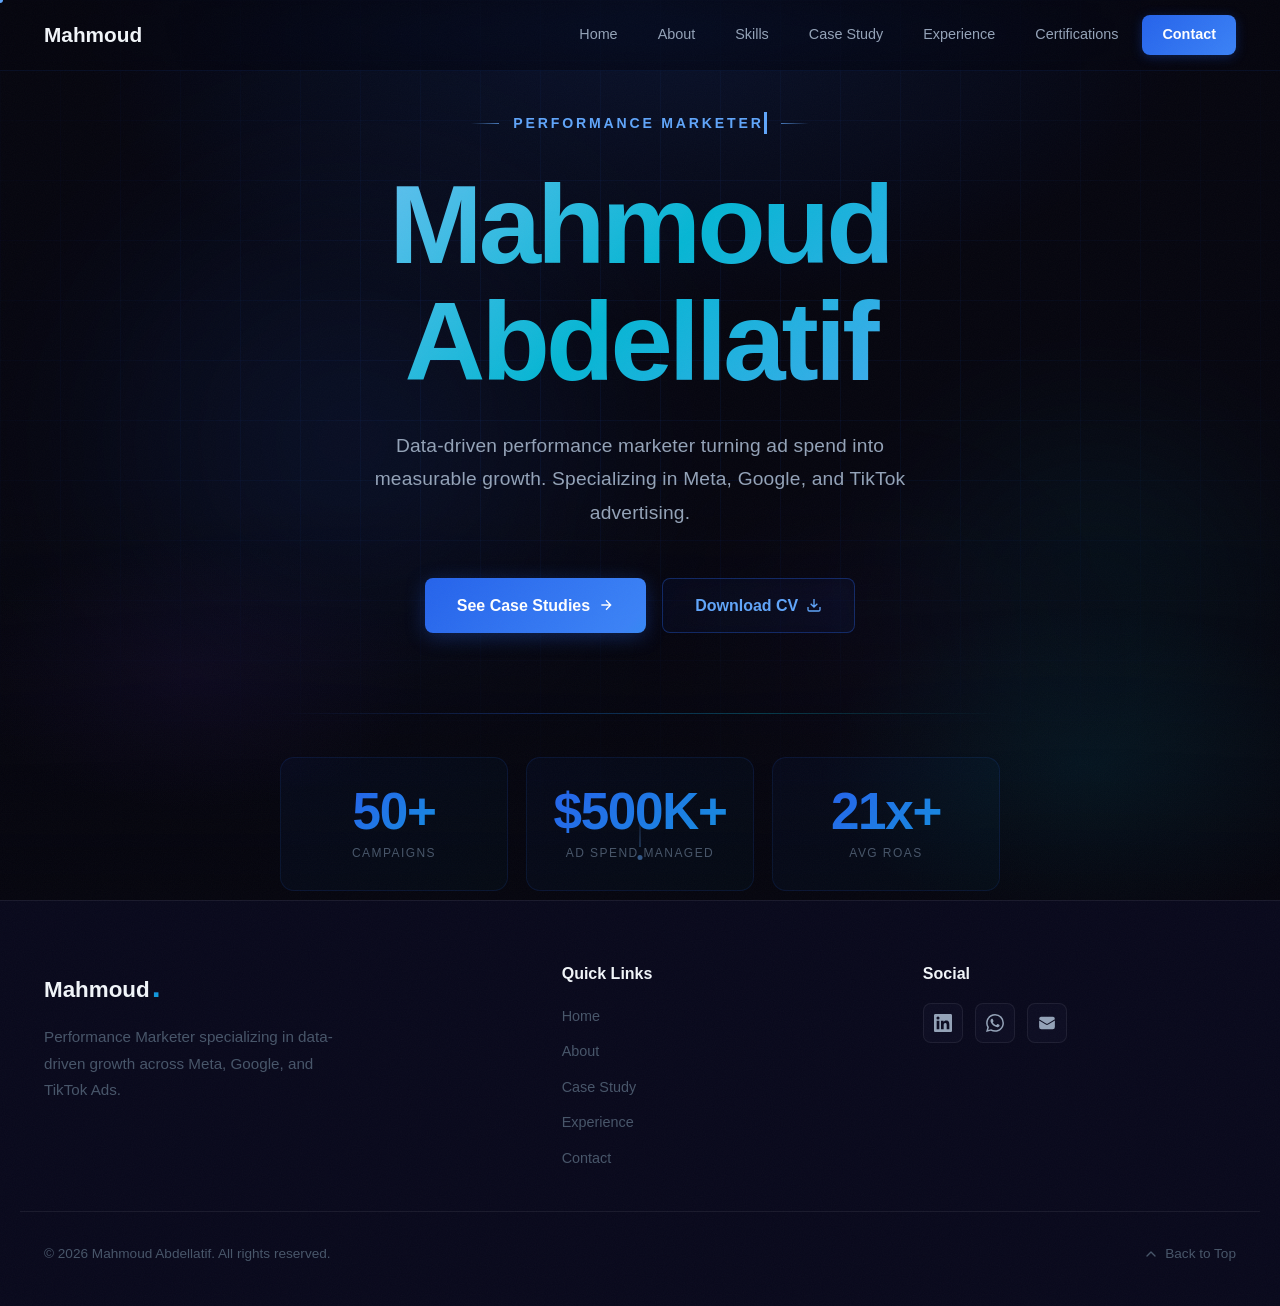
==== commit 7e288514: "Complete premium redesign: design system, animations, and visual effects - Rebuilt design tokens: ri" ====
--- a/index.html
+++ b/index.html
@@ -28,8 +28,10 @@
   <!-- ===== HERO SECTION ===== -->
   <section class="hero" id="hero">
     <div class="hero-bg">
+      <div class="hero-grid"></div>
       <div class="glow-orb glow-orb-1"></div>
       <div class="glow-orb glow-orb-2"></div>
+      <div class="glow-orb glow-orb-3"></div>
     </div>
 
     <div class="hero-content">
@@ -76,6 +78,12 @@
         </div>
       </div>
     </div>
+
+    <!-- Scroll indicator -->
+    <div class="hero-scroll">
+      <div class="hero-scroll-line"></div>
+      <div class="hero-scroll-dot"></div>
+    </div>
   </section>
 
   <!-- Scripts -->
@@ -85,6 +93,7 @@
   <script src="assets/js/transition.js"></script>
   <script src="assets/js/reveal.js"></script>
   <script src="assets/js/counter.js"></script>
+  <script src="assets/js/effects.js"></script>
 
   <!-- Hero-specific: Letter stagger + typing effect -->
   <script>
--- a/assets/css/main.css
+++ b/assets/css/main.css
@@ -6,46 +6,65 @@
 /* ── CSS Variables / Design System ── */
 :root {
   /* Backgrounds */
-  --bg-primary:    #0A0A0F;
-  --bg-secondary:  #0F0F1A;
-  --bg-card:       #12121E;
-  --bg-modal:      #0D0D18;
+  --bg-primary:    #06060F;
+  --bg-secondary:  #09091C;
+  --bg-card:       #0D0D22;
+  --bg-elevated:   #13133A;
+  --bg-glass:      rgba(13, 13, 34, 0.75);
+  --bg-modal:      #0A0A1F;
 
   /* Blue Spectrum */
-  --blue-primary:  #1B6CF2;
-  --blue-light:    #3D8BF8;
-  --blue-glow:     rgba(27, 108, 242, 0.3);
-  --blue-subtle:   rgba(27, 108, 242, 0.08);
+  --blue-primary:  #2563EB;
+  --blue-mid:      #3B82F6;
+  --blue-light:    #60A5FA;
+  --blue-bright:   #93C5FD;
+  --blue-glow:     rgba(37, 99, 235, 0.35);
+  --blue-subtle:   rgba(37, 99, 235, 0.08);
 
   /* Text */
-  --text-primary:   #F0F0FA;
-  --text-secondary: #A0A0B8;
-  --text-muted:     #5A5A78;
+  --text-primary:   #F1F5F9;
+  --text-secondary: #94A3B8;
+  --text-muted:     #475569;
 
   /* Accents */
-  --accent-cyan:  #00D4FF;
-  --accent-gold:  #F0B429;
-  --accent-green: #22C55E;
+  --accent-cyan:    #06B6D4;
+  --accent-violet:  #7C3AED;
+  --accent-gold:    #F59E0B;
+  --accent-emerald: #10B981;
+  --accent-green:   #22C55E;
+  --accent-rose:    #F43F5E;
 
   /* Borders */
-  --border:       rgba(255, 255, 255, 0.06);
-  --border-blue:  rgba(27, 108, 242, 0.3);
+  --border:         rgba(255, 255, 255, 0.07);
+  --border-blue:    rgba(37, 99, 235, 0.3);
+
+  /* Gradients */
+  --gradient-primary: linear-gradient(135deg, #2563EB 0%, #06B6D4 100%);
+  --gradient-text:    linear-gradient(135deg, #93C5FD 0%, #06B6D4 50%, #60A5FA 100%);
+
+  /* Shadows */
+  --shadow-sm:   0 2px 8px rgba(0, 0, 0, 0.3);
+  --shadow-md:   0 8px 32px rgba(0, 0, 0, 0.4);
+  --shadow-lg:   0 24px 80px rgba(0, 0, 0, 0.5);
+  --shadow-blue: 0 8px 40px rgba(37, 99, 235, 0.25);
 
   /* Spacing (fluid) */
-  --section-padding: clamp(48px, 8vw, 80px) 0;
-  --container-width: 1200px;
-  --container-padding: 0 clamp(16px, 3vw, 24px);
+  --section-padding:   clamp(60px, 10vw, 100px) 0;
+  --container-width:   1240px;
+  --container-padding: 0 clamp(20px, 4vw, 32px);
 
   /* Transitions */
-  --transition-fast: 0.2s ease;
-  --transition-base: 0.3s ease;
-  --transition-slow: 0.5s ease;
+  --transition-fast: 0.15s cubic-bezier(0.4, 0, 0.2, 1);
+  --transition-base: 0.3s cubic-bezier(0.4, 0, 0.2, 1);
+  --transition-slow: 0.6s cubic-bezier(0.16, 1, 0.3, 1);
 
   /* Border Radius */
-  --radius-sm: 6px;
-  --radius-md: 12px;
-  --radius-lg: 16px;
-  --radius-full: 50%;
+  --radius-xs:   4px;
+  --radius-sm:   8px;
+  --radius-md:   14px;
+  --radius-lg:   20px;
+  --radius-xl:   28px;
+  --radius-full: 9999px;
 }
 
 /* ── Reset & Base ── */
@@ -151,21 +170,33 @@
 
 /* ── Page Hero (shared mini-hero) ── */
 .page-hero {
-  padding: clamp(80px, 15vw, 120px) 0 clamp(40px, 8vw, 60px);
+  padding: clamp(120px, 18vw, 160px) 0 clamp(56px, 9vw, 80px);
   text-align: center;
   position: relative;
   background: linear-gradient(180deg, var(--bg-secondary) 0%, var(--bg-primary) 100%);
+  overflow: hidden;
 }
 
 .page-hero::before {
   content: '';
   position: absolute;
-  top: 50%; left: 50%;
-  transform: translate(-50%, -50%);
-  width: clamp(300px, 60vw, 600px); height: clamp(300px, 60vw, 600px);
-  background: radial-gradient(circle, var(--blue-glow) 0%, transparent 70%);
+  top: 0; left: 50%;
+  transform: translateX(-50%);
+  width: clamp(400px, 80vw, 900px);
+  height: clamp(300px, 60vw, 600px);
+  background: radial-gradient(ellipse at top, rgba(37, 99, 235, 0.15) 0%, transparent 65%);
   pointer-events: none;
-  opacity: 0.3;
+}
+
+.page-hero-grid {
+  position: absolute;
+  inset: 0;
+  background-image:
+    linear-gradient(rgba(37, 99, 235, 0.04) 1px, transparent 1px),
+    linear-gradient(90deg, rgba(37, 99, 235, 0.04) 1px, transparent 1px);
+  background-size: 50px 50px;
+  mask-image: radial-gradient(ellipse 70% 80% at 50% 30%, black 0%, transparent 100%);
+  -webkit-mask-image: radial-gradient(ellipse 70% 80% at 50% 30%, black 0%, transparent 100%);
 }
 
 .page-hero h1 {
@@ -187,23 +218,48 @@
   position: absolute;
   bottom: 0; left: 50%;
   transform: translateX(-50%);
-  width: 60px; height: 3px;
-  background: var(--blue-primary);
+  width: 80px; height: 2px;
+  background: var(--gradient-primary);
   border-radius: 2px;
 }
 
 /* ── Component: Card ── */
 .card {
-  background: var(--bg-card);
+  background: linear-gradient(135deg, rgba(13, 13, 34, 0.92) 0%, rgba(9, 9, 28, 0.88) 100%);
   border: 1px solid var(--border);
   border-radius: var(--radius-md);
-  transition: transform var(--transition-base), box-shadow var(--transition-base), border-color var(--transition-base);
+  backdrop-filter: blur(8px);
+  -webkit-backdrop-filter: blur(8px);
+  transition: transform var(--transition-slow), box-shadow var(--transition-slow), border-color var(--transition-base);
+  position: relative;
+  overflow: hidden;
+}
+
+.card::before {
+  content: '';
+  position: absolute;
+  inset: 0;
+  border-radius: inherit;
+  background: radial-gradient(600px circle at var(--mouse-x, 50%) var(--mouse-y, 50%), rgba(37, 99, 235, 0.07), transparent 40%);
+  opacity: 0;
+  transition: opacity var(--transition-base);
+  pointer-events: none;
+  z-index: 0;
+}
+
+.card > * {
+  position: relative;
+  z-index: 1;
 }
 
 .card:hover {
-  transform: translateY(-6px);
-  box-shadow: 0 20px 60px var(--blue-glow);
-  border-color: var(--border-blue);
+  transform: translateY(-8px);
+  box-shadow: 0 32px 80px rgba(0, 0, 0, 0.5), 0 0 40px rgba(37, 99, 235, 0.12);
+  border-color: rgba(37, 99, 235, 0.35);
+}
+
+.card:hover::before {
+  opacity: 1;
 }
 
 /* ── Component: Button Primary ── */
@@ -211,7 +267,9 @@
   display: inline-flex;
   align-items: center;
   gap: clamp(6px, 1vw, 8px);
-  background: var(--blue-primary);
+  background: linear-gradient(135deg, var(--blue-primary) 0%, var(--blue-mid) 50%, var(--accent-cyan) 100%);
+  background-size: 200% 100%;
+  background-position: 0% 0%;
   color: #fff;
   border-radius: var(--radius-sm);
   padding: clamp(11px, 2vw, 14px) clamp(20px, 4vw, 32px);
@@ -219,15 +277,16 @@
   font-weight: 600;
   font-size: clamp(0.85rem, 1.5vw, 1rem);
   cursor: pointer;
-  transition: all var(--transition-base);
+  transition: all var(--transition-base), background-position 0.5s ease;
   border: none;
   text-decoration: none;
+  box-shadow: 0 4px 20px rgba(37, 99, 235, 0.3);
 }
 
 .btn-primary:hover {
-  background: var(--blue-light);
-  box-shadow: 0 0 30px var(--blue-glow);
-  transform: translateY(-2px);
+  background-position: 100% 0%;
+  box-shadow: 0 8px 40px rgba(37, 99, 235, 0.5);
+  transform: translateY(-3px);
   color: #fff;
 }
 
@@ -236,8 +295,8 @@
   display: inline-flex;
   align-items: center;
   gap: clamp(6px, 1vw, 8px);
-  background: transparent;
-  border: 1px solid var(--border-blue);
+  background: rgba(37, 99, 235, 0.05);
+  border: 1px solid rgba(37, 99, 235, 0.35);
   color: var(--blue-light);
   border-radius: var(--radius-sm);
   padding: clamp(11px, 2vw, 14px) clamp(20px, 4vw, 32px);
@@ -247,12 +306,16 @@
   transition: all var(--transition-base);
   text-decoration: none;
   cursor: pointer;
+  backdrop-filter: blur(8px);
+  -webkit-backdrop-filter: blur(8px);
 }
 
 .btn-outline:hover {
-  background: var(--blue-subtle);
-  box-shadow: 0 0 20px var(--blue-glow);
+  background: rgba(37, 99, 235, 0.12);
+  border-color: var(--blue-light);
+  box-shadow: 0 0 30px rgba(37, 99, 235, 0.2), inset 0 0 20px rgba(37, 99, 235, 0.05);
   color: var(--blue-light);
+  transform: translateY(-3px);
 }
 
 /* ── Component: Tags / Pills ── */
@@ -294,7 +357,34 @@
 }
 
 .section-title .title-accent {
-  color: var(--blue-primary);
+  background: var(--gradient-primary);
+  -webkit-background-clip: text;
+  -webkit-text-fill-color: transparent;
+  background-clip: text;
+}
+
+/* ── Component: Section Label (Eyebrow) ── */
+.section-label {
+  display: inline-flex;
+  align-items: center;
+  gap: 10px;
+  font-family: 'DM Sans', sans-serif;
+  font-size: clamp(0.65rem, 1.2vw, 0.75rem);
+  font-weight: 600;
+  letter-spacing: 0.18em;
+  text-transform: uppercase;
+  color: var(--blue-light);
+  margin-bottom: 16px;
+}
+
+.section-label::before {
+  content: '';
+  display: block;
+  width: 24px;
+  height: 1.5px;
+  background: var(--gradient-primary);
+  border-radius: 1px;
+  flex-shrink: 0;
 }
 
 /* ── Header / Navigation ── */
@@ -303,16 +393,17 @@
   top: 0; left: 0;
   width: 100%;
   z-index: 1000;
-  background: rgba(10, 10, 15, 0.8);
-  backdrop-filter: blur(16px);
-  -webkit-backdrop-filter: blur(16px);
-  border-bottom: 1px solid var(--border);
+  background: rgba(6, 6, 15, 0.65);
+  backdrop-filter: blur(24px) saturate(180%);
+  -webkit-backdrop-filter: blur(24px) saturate(180%);
+  border-bottom: 1px solid rgba(37, 99, 235, 0.1);
   transition: all var(--transition-base);
 }
 
 .site-header.scrolled {
-  background: rgba(10, 10, 15, 0.95);
-  box-shadow: 0 4px 30px rgba(0, 0, 0, 0.3);
+  background: rgba(6, 6, 15, 0.92);
+  border-bottom-color: rgba(37, 99, 235, 0.15);
+  box-shadow: 0 4px 40px rgba(0, 0, 0, 0.4), 0 0 60px rgba(37, 99, 235, 0.04);
 }
 
 .nav-container {
@@ -342,7 +433,10 @@
 }
 
 .nav-logo .logo-dot {
-  color: var(--blue-primary);
+  background: var(--gradient-primary);
+  -webkit-background-clip: text;
+  -webkit-text-fill-color: transparent;
+  background-clip: text;
   font-size: clamp(1.5rem, 3vw, 2rem);
   line-height: 0;
 }
@@ -409,8 +503,8 @@
 }
 
 .nav-links a.active {
-  color: var(--blue-primary);
-  background: var(--blue-subtle);
+  color: var(--blue-light);
+  background: rgba(37, 99, 235, 0.08);
 }
 
 .nav-links a.active::after {
@@ -421,21 +515,22 @@
   transform: translateX(-50%);
   width: 20px;
   height: 2px;
-  background: var(--blue-primary);
+  background: var(--gradient-primary);
   border-radius: 2px;
 }
 
 .nav-links .nav-cta {
-  background: var(--blue-primary);
+  background: linear-gradient(135deg, var(--blue-primary) 0%, var(--blue-mid) 100%);
   color: #fff;
   font-weight: 600;
   padding: clamp(6px, 1vw, 8px) clamp(14px, 2.5vw, 20px);
+  box-shadow: 0 2px 12px rgba(37, 99, 235, 0.3);
 }
 
 .nav-links .nav-cta:hover {
-  background: var(--blue-light);
+  background: linear-gradient(135deg, var(--blue-mid) 0%, var(--accent-cyan) 100%);
   color: #fff;
-  box-shadow: 0 0 20px var(--blue-glow);
+  box-shadow: 0 4px 24px rgba(37, 99, 235, 0.5);
 }
 
 .nav-links .nav-cta.active::after {
@@ -505,7 +600,10 @@
 }
 
 .footer-brand .footer-logo .logo-dot {
-  color: var(--blue-primary);
+  background: var(--gradient-primary);
+  -webkit-background-clip: text;
+  -webkit-text-fill-color: transparent;
+  background-clip: text;
   font-size: clamp(1.5rem, 3vw, 2rem);
 }
 
@@ -679,7 +777,7 @@
 
 /* ── Scrollbar ── */
 ::-webkit-scrollbar {
-  width: 8px;
+  width: 6px;
 }
 
 ::-webkit-scrollbar-track {
@@ -687,12 +785,12 @@
 }
 
 ::-webkit-scrollbar-thumb {
-  background: var(--bg-card);
-  border-radius: 4px;
+  background: linear-gradient(to bottom, var(--blue-primary), var(--accent-cyan));
+  border-radius: 3px;
 }
 
 ::-webkit-scrollbar-thumb:hover {
-  background: var(--blue-primary);
+  background: var(--blue-mid);
 }
 
 /* ── Focus Visible ── */
@@ -945,3 +1043,123 @@
     padding: 0;
   }
 }
+
+/* ============================================================
+   PREMIUM COMPONENTS — Scroll Progress, Cursor, Utilities
+   ============================================================ */
+
+/* ── Scroll Progress Bar ── */
+.scroll-progress {
+  position: fixed;
+  top: 0;
+  left: 0;
+  height: 2px;
+  width: 0%;
+  background: var(--gradient-primary);
+  z-index: 9999;
+  transition: width 0.05s linear;
+  pointer-events: none;
+}
+
+/* ── Custom Cursor ── */
+.cursor-dot {
+  position: fixed;
+  width: 6px;
+  height: 6px;
+  background: var(--blue-light);
+  border-radius: 50%;
+  pointer-events: none;
+  z-index: 99999;
+  left: 0; top: 0;
+  transform: translate(-50%, -50%);
+  transition: opacity 0.3s ease;
+  mix-blend-mode: normal;
+}
+
+.cursor-ring {
+  position: fixed;
+  width: 36px;
+  height: 36px;
+  border: 1.5px solid rgba(37, 99, 235, 0.55);
+  border-radius: 50%;
+  pointer-events: none;
+  z-index: 99998;
+  left: 0; top: 0;
+  transform: translate(-50%, -50%);
+  transition: width 0.3s cubic-bezier(0.16, 1, 0.3, 1),
+              height 0.3s cubic-bezier(0.16, 1, 0.3, 1),
+              border-color 0.3s ease,
+              opacity 0.3s ease;
+}
+
+.cursor-ring.hovering {
+  width: 52px;
+  height: 52px;
+  border-color: rgba(37, 99, 235, 0.8);
+}
+
+/* ── Glass Card ── */
+.glass-card {
+  background: rgba(13, 13, 34, 0.6);
+  backdrop-filter: blur(20px) saturate(150%);
+  -webkit-backdrop-filter: blur(20px) saturate(150%);
+  border: 1px solid rgba(255, 255, 255, 0.08);
+  border-radius: var(--radius-lg);
+}
+
+/* ── Gradient Text Utility ── */
+.text-gradient {
+  background: var(--gradient-text);
+  background-size: 200% 200%;
+  -webkit-background-clip: text;
+  -webkit-text-fill-color: transparent;
+  background-clip: text;
+  display: inline-block;
+}
+
+/* ── Reveal Enhanced ── */
+.reveal-scale {
+  opacity: 0;
+  transform: translateY(24px) scale(0.97);
+  transition: opacity 0.7s cubic-bezier(0.16, 1, 0.3, 1),
+              transform 0.7s cubic-bezier(0.16, 1, 0.3, 1);
+}
+
+.reveal-scale.revealed {
+  opacity: 1;
+  transform: translateY(0) scale(1);
+}
+
+/* ── Glow Orb Enhancements ── */
+.glow-orb {
+  position: absolute;
+  border-radius: 50%;
+  filter: blur(80px);
+  pointer-events: none;
+  z-index: 0;
+}
+
+/* ── Tag Refinements ── */
+.tag-platform { border-color: rgba(6, 182, 212, 0.3);   color: var(--accent-cyan);    background: rgba(6, 182, 212, 0.08); }
+.tag-metric   { border-color: rgba(245, 158, 11, 0.3);  color: var(--accent-gold);    background: rgba(245, 158, 11, 0.08); }
+.tag-industry { border-color: rgba(16, 185, 129, 0.3);  color: var(--accent-emerald); background: rgba(16, 185, 129, 0.08); }
+
+/* ── Section Divider ── */
+.section-divider {
+  width: 100%;
+  height: 1px;
+  background: linear-gradient(90deg, transparent, var(--border-blue), transparent);
+  margin: clamp(40px, 6vw, 60px) 0;
+}
+
+/* ── Number Counter Highlight ── */
+[data-counter] {
+  display: inline-block;
+}
+
+/* Hide cursor on mobile */
+@media (max-width: 1023px) {
+  .cursor-dot, .cursor-ring {
+    display: none !important;
+  }
+}
--- a/assets/css/animations.css
+++ b/assets/css/animations.css
@@ -332,3 +332,134 @@
     transition-duration: 0.01ms !important;
   }
 }
+
+/* ============================================================
+   PREMIUM ANIMATIONS — Extended Keyframe Library
+   ============================================================ */
+
+/* ── Gradient text sweep ── */
+@keyframes gradientSweep {
+  0%, 100% { background-position: 0% 50%; }
+  50%       { background-position: 100% 50%; }
+}
+
+/* ── Slide up with fade (faster/smoother reveal) ── */
+@keyframes slideUpFade {
+  from {
+    opacity: 0;
+    transform: translateY(28px);
+  }
+  to {
+    opacity: 1;
+    transform: translateY(0);
+  }
+}
+
+/* ── Scale fade in ── */
+@keyframes scaleFadeIn {
+  from {
+    opacity: 0;
+    transform: scale(0.93) translateY(16px);
+  }
+  to {
+    opacity: 1;
+    transform: scale(1) translateY(0);
+  }
+}
+
+/* ── Glow pulse (repeated, stronger) ── */
+@keyframes glowPulse {
+  0%, 100% {
+    box-shadow: 0 0 0 0 rgba(37, 99, 235, 0.5);
+  }
+  50% {
+    box-shadow: 0 0 0 10px rgba(37, 99, 235, 0);
+  }
+}
+
+/* ── Border glow rotate ── */
+@keyframes borderGlow {
+  0%   { border-color: rgba(37, 99, 235, 0.3); }
+  50%  { border-color: rgba(6, 182, 212, 0.5); }
+  100% { border-color: rgba(37, 99, 235, 0.3); }
+}
+
+/* ── Gentle float with glow ── */
+@keyframes floatGlow {
+  0%, 100% {
+    transform: translateY(0px);
+    filter: drop-shadow(0 0 20px rgba(37, 99, 235, 0.3));
+  }
+  50% {
+    transform: translateY(-18px);
+    filter: drop-shadow(0 0 40px rgba(37, 99, 235, 0.5));
+  }
+}
+
+/* ── Stagger reveal for grids ── */
+.stagger-1 { animation-delay: 0.05s; }
+.stagger-2 { animation-delay: 0.10s; }
+.stagger-3 { animation-delay: 0.15s; }
+.stagger-4 { animation-delay: 0.20s; }
+.stagger-5 { animation-delay: 0.25s; }
+.stagger-6 { animation-delay: 0.30s; }
+
+/* ── Smooth entrance for page hero ── */
+.page-hero h1,
+.page-hero p {
+  animation: slideUpFade 0.8s cubic-bezier(0.16, 1, 0.3, 1) both;
+}
+
+.page-hero p {
+  animation-delay: 0.15s;
+}
+
+/* ── Availability pulse ── */
+@keyframes availabilityPing {
+  0%   { transform: scale(1); opacity: 1; }
+  75%, 100% { transform: scale(2.2); opacity: 0; }
+}
+
+.availability-ping {
+  position: relative;
+}
+
+.availability-ping::after {
+  content: '';
+  position: absolute;
+  inset: 0;
+  border-radius: 50%;
+  background: var(--accent-green);
+  animation: availabilityPing 1.8s ease-out infinite;
+}
+
+/* ── Hover underline slide ── */
+.hover-underline {
+  position: relative;
+}
+
+.hover-underline::after {
+  content: '';
+  position: absolute;
+  bottom: -2px;
+  left: 0;
+  width: 0;
+  height: 1.5px;
+  background: var(--gradient-primary);
+  transition: width 0.3s cubic-bezier(0.16, 1, 0.3, 1);
+}
+
+.hover-underline:hover::after {
+  width: 100%;
+}
+
+/* ── Card entrance stagger (for grid items) ── */
+.card-enter {
+  animation: scaleFadeIn 0.6s cubic-bezier(0.16, 1, 0.3, 1) both;
+}
+
+/* ── Hero roles line animation ── */
+@keyframes lineExpand {
+  from { width: 0; opacity: 0; }
+  to   { width: 28px; opacity: 0.7; }
+}
--- a/assets/css/home.css
+++ b/assets/css/home.css
@@ -1,7 +1,8 @@
 /* ============================================================
-   HOME.CSS — Hero Page Styles
+   HOME.CSS — Hero Page Styles (Premium Redesign)
    ============================================================ */
 
+/* ── Hero Base ── */
 .hero {
   position: relative;
   min-height: 100vh;
@@ -9,10 +10,11 @@
   align-items: center;
   justify-content: center;
   overflow: hidden;
-  padding: 0 clamp(16px, 3vw, 24px);
-  padding-top: clamp(70px, 12vw, 90px); /* space for fixed header */
-}
-
+  padding: 0 clamp(20px, 4vw, 32px);
+  padding-top: clamp(80px, 14vw, 100px);
+}
+
+/* ── Animated Grid Background ── */
 .hero-bg {
   position: absolute;
   inset: 0;
@@ -20,54 +22,142 @@
   overflow: hidden;
 }
 
+.hero-grid {
+  position: absolute;
+  inset: 0;
+  background-image:
+    linear-gradient(rgba(37, 99, 235, 0.07) 1px, transparent 1px),
+    linear-gradient(90deg, rgba(37, 99, 235, 0.07) 1px, transparent 1px);
+  background-size: 60px 60px;
+  mask-image: radial-gradient(ellipse 90% 90% at 50% 40%, black 15%, transparent 80%);
+  -webkit-mask-image: radial-gradient(ellipse 90% 90% at 50% 40%, black 15%, transparent 80%);
+  animation: gridDrift 50s ease-in-out infinite;
+}
+
+@keyframes gridDrift {
+  0%, 100% { transform: translate(0, 0); }
+  25%  { transform: translate(-18px, -12px); }
+  50%  { transform: translate(12px, -22px); }
+  75%  { transform: translate(-6px, 12px); }
+}
+
+/* Atmospheric overlays */
+.hero-bg::after {
+  content: '';
+  position: absolute;
+  inset: 0;
+  background:
+    radial-gradient(ellipse 70% 55% at 50% 0%, rgba(37, 99, 235, 0.14) 0%, transparent 65%),
+    radial-gradient(ellipse 35% 30% at 85% 85%, rgba(6, 182, 212, 0.08) 0%, transparent 60%),
+    radial-gradient(ellipse 30% 25% at 15% 75%, rgba(124, 58, 237, 0.06) 0%, transparent 60%),
+    linear-gradient(to bottom, transparent 55%, var(--bg-primary) 100%);
+  pointer-events: none;
+}
+
+/* ── Glow Orbs ── */
 .hero-bg .glow-orb-1 {
-  top: 20%; left: 10%;
+  top: 10%; left: 0%;
+  width: 700px; height: 700px;
+  background: radial-gradient(circle, rgba(37, 99, 235, 0.13) 0%, transparent 70%);
+  animation: orbFloat1 18s ease-in-out infinite;
 }
 
 .hero-bg .glow-orb-2 {
-  bottom: 20%; right: 15%;
-}
-
+  bottom: 5%; right: -5%;
+  width: 500px; height: 500px;
+  background: radial-gradient(circle, rgba(6, 182, 212, 0.1) 0%, transparent 70%);
+  animation: orbFloat2 22s ease-in-out infinite;
+}
+
+.hero-bg .glow-orb-3 {
+  top: 55%; left: 55%;
+  width: 350px; height: 350px;
+  background: radial-gradient(circle, rgba(124, 58, 237, 0.07) 0%, transparent 70%);
+  animation: orbFloat2 28s ease-in-out infinite reverse;
+}
+
+/* ── Hero Content ── */
 .hero-content {
   position: relative;
   z-index: 1;
   text-align: center;
-  max-width: 900px;
+  max-width: 920px;
   width: 100%;
 }
 
+/* ── Hero Roles (Typing Eyebrow) ── */
 .hero-roles {
-  margin-bottom: 20px;
-  min-height: 2.5em;
+  margin-bottom: 28px;
+  min-height: 1.8rem;
+  display: flex;
+  align-items: center;
+  justify-content: center;
+  gap: 14px;
+}
+
+.hero-roles::before,
+.hero-roles::after {
+  content: '';
+  display: block;
+  flex-shrink: 0;
+  width: 28px;
+  height: 1px;
+  background: linear-gradient(90deg, transparent, var(--blue-light));
+  opacity: 0.7;
+}
+
+.hero-roles::after {
+  background: linear-gradient(90deg, var(--blue-light), transparent);
 }
 
 .hero-roles .typing-text {
   font-family: 'DM Sans', sans-serif;
-  font-size: clamp(1rem, 2.5vw, 1.4rem);
+  font-size: clamp(0.72rem, 1.6vw, 0.88rem);
   color: var(--blue-light);
-  font-weight: 500;
-  letter-spacing: 0.05em;
+  font-weight: 600;
+  letter-spacing: 0.2em;
   text-transform: uppercase;
   white-space: nowrap;
   overflow: hidden;
   display: inline-block;
   max-width: 100%;
-}
-
+  border-right-color: var(--blue-light);
+}
+
+/* ── Hero Name ── */
 .hero-name {
-  margin-bottom: 20px;
-  line-height: 1.1;
+  margin-bottom: 28px;
+  line-height: 1.05;
   word-break: break-word;
   overflow-wrap: break-word;
-}
-
+  font-size: clamp(3.2rem, 9vw, 7rem);
+  letter-spacing: -0.035em;
+  color: #E2E8F0;
+  animation: nameGlow 5s ease-in-out infinite;
+}
+
+@keyframes nameGlow {
+  0%, 100% {
+    text-shadow: 0 0 40px rgba(37, 99, 235, 0.35), 0 0 80px rgba(6, 182, 212, 0.15);
+    color: #E2E8F0;
+  }
+  50% {
+    text-shadow: 0 0 60px rgba(6, 182, 212, 0.5), 0 0 100px rgba(37, 99, 235, 0.2);
+    color: #BAE6FD;
+  }
+}
+
+/* inline display so parent color/glow renders through the spans */
 .hero-name .stagger-letter {
-  display: inline-block;
+  display: inline;
   opacity: 0;
-  transform: translateY(40px);
-  animation: letterIn 0.6s ease forwards;
-  /* Prevent individual letters from breaking alone */
+  transform: none;
+  animation: fadeInLetter 0.5s ease forwards;
   white-space: pre;
+}
+
+@keyframes fadeInLetter {
+  to { opacity: 1; }
 }
 
 .hero-name .word-group {
@@ -75,57 +165,148 @@
   white-space: nowrap;
 }
 
+/* ── Hero Tagline ── */
 .hero-tagline {
-  font-size: clamp(0.95rem, 2vw, 1.2rem);
+  font-size: clamp(1rem, 2vw, 1.2rem);
   color: var(--text-secondary);
-  max-width: 600px;
-  margin: 0 auto 40px;
-  line-height: 1.6;
-}
-
+  max-width: 580px;
+  margin: 0 auto 48px;
+  line-height: 1.75;
+  letter-spacing: 0.01em;
+}
+
+/* ── Hero CTAs ── */
 .hero-ctas {
   display: flex;
-  gap: clamp(10px, 2vw, 16px);
+  gap: clamp(12px, 2vw, 16px);
   justify-content: center;
   flex-wrap: wrap;
-  margin-bottom: clamp(36px, 6vw, 60px);
-}
-
+  margin-bottom: clamp(52px, 9vw, 80px);
+}
+
+/* ── Hero Stats — Premium Cards ── */
 .hero-stats {
   display: grid;
   grid-template-columns: repeat(3, 1fr);
-  gap: clamp(12px, 3vw, 24px);
-  padding: clamp(20px, 4vw, 32px) 0;
-  border-top: 1px solid var(--border);
-  max-width: 700px;
+  gap: clamp(10px, 2vw, 18px);
+  max-width: 720px;
   margin: 0 auto;
+  padding-top: 44px;
+  position: relative;
+}
+
+.hero-stats::before {
+  content: '';
+  position: absolute;
+  top: 0;
+  left: 0; right: 0;
+  height: 1px;
+  background: linear-gradient(90deg, transparent, rgba(37, 99, 235, 0.3), rgba(6, 182, 212, 0.3), transparent);
 }
 
 .hero-stat {
+  padding: clamp(18px, 3vw, 28px) clamp(10px, 2vw, 16px);
+  background: linear-gradient(135deg, rgba(37, 99, 235, 0.05) 0%, rgba(6, 182, 212, 0.03) 100%);
+  border: 1px solid rgba(37, 99, 235, 0.12);
+  border-radius: var(--radius-md);
   text-align: center;
+  transition: all var(--transition-base);
+  cursor: default;
+  position: relative;
+  overflow: hidden;
+}
+
+.hero-stat::before {
+  content: '';
+  position: absolute;
+  inset: 0;
+  background: radial-gradient(ellipse at top, rgba(37, 99, 235, 0.1) 0%, transparent 70%);
+  opacity: 0;
+  transition: opacity var(--transition-base);
+}
+
+.hero-stat:hover {
+  background: linear-gradient(135deg, rgba(37, 99, 235, 0.1) 0%, rgba(6, 182, 212, 0.06) 100%);
+  border-color: rgba(37, 99, 235, 0.3);
+  transform: translateY(-5px);
+  box-shadow: 0 16px 48px rgba(37, 99, 235, 0.15);
+}
+
+.hero-stat:hover::before {
+  opacity: 1;
 }
 
 .hero-stat .stat-number {
   font-family: 'Syne', sans-serif;
-  font-size: clamp(1.6rem, 4vw, 2.8rem);
+  font-size: clamp(1.8rem, 4.5vw, 3.2rem);
   font-weight: 800;
-  color: var(--text-primary);
   line-height: 1;
-  margin-bottom: 6px;
-}
-
-.hero-stat .stat-number .stat-suffix {
-  color: var(--blue-primary);
+  margin-bottom: 8px;
+  letter-spacing: -0.025em;
+  position: relative;
+  z-index: 1;
+}
+
+.hero-stat .stat-number span {
+  background: var(--gradient-primary);
+  background-size: 200% 200%;
+  -webkit-background-clip: text;
+  -webkit-text-fill-color: transparent;
+  background-clip: text;
+  display: inline-block;
 }
 
 .hero-stat .stat-label {
-  font-size: clamp(0.7rem, 1.5vw, 0.85rem);
+  font-size: clamp(0.62rem, 1.2vw, 0.75rem);
   color: var(--text-muted);
   text-transform: uppercase;
-  letter-spacing: 0.05em;
-}
-
-/* ── Mobile Responsive ── */
+  letter-spacing: 0.12em;
+  line-height: 1.4;
+  position: relative;
+  z-index: 1;
+}
+
+/* ── Scroll Indicator ── */
+.hero-scroll {
+  position: absolute;
+  bottom: clamp(24px, 4vw, 40px);
+  left: 50%;
+  transform: translateX(-50%);
+  display: flex;
+  flex-direction: column;
+  align-items: center;
+  gap: 8px;
+  animation: heroScrollBounce 3s ease-in-out infinite;
+  cursor: default;
+}
+
+.hero-scroll-line {
+  width: 1px;
+  height: 36px;
+  background: linear-gradient(to bottom, transparent, rgba(96, 165, 250, 0.5));
+}
+
+.hero-scroll-dot {
+  width: 5px;
+  height: 5px;
+  border-radius: 50%;
+  background: var(--blue-light);
+  opacity: 0.5;
+}
+
+@keyframes heroScrollBounce {
+  0%, 100% { opacity: 0.4; transform: translateX(-50%) translateY(0); }
+  50%       { opacity: 0.8; transform: translateX(-50%) translateY(8px); }
+}
+
+/* ─────────── RESPONSIVE ─────────── */
+
+@media (max-width: 768px) {
+  .hero-name {
+    font-size: clamp(2.8rem, 11vw, 4.5rem);
+  }
+}
+
 @media (max-width: 640px) {
   .hero-ctas {
     flex-direction: column;
@@ -140,41 +321,44 @@
   }
 }
 
-/* ── Small Phones (≤ 480px) ── */
 @media (max-width: 480px) {
   .hero {
-    padding-top: clamp(72px, 16vw, 88px);
-    padding-left: 16px;
-    padding-right: 16px;
-    min-height: 100svh; /* Small viewport height for mobile browsers */
-  }
-
-  .hero-content {
-    max-width: 100%;
+    padding-top: clamp(80px, 20vw, 100px);
+    padding-left: 20px;
+    padding-right: 20px;
+    min-height: 100svh;
   }
 
   .hero-roles {
-    margin-bottom: 14px;
-    min-height: 2em;
+    margin-bottom: 18px;
+    min-height: 1.6rem;
+    gap: 10px;
+  }
+
+  .hero-roles::before,
+  .hero-roles::after {
+    width: 16px;
   }
 
   .hero-roles .typing-text {
-    font-size: clamp(0.8rem, 3.5vw, 1rem);
-    letter-spacing: 0.03em;
+    font-size: clamp(0.65rem, 3vw, 0.8rem);
+    letter-spacing: 0.15em;
   }
 
   .hero-name {
-    margin-bottom: 14px;
+    font-size: clamp(2.3rem, 12vw, 3.8rem);
+    margin-bottom: 18px;
+    letter-spacing: -0.025em;
   }
 
   .hero-tagline {
-    font-size: 0.9rem;
-    margin-bottom: 28px;
-    line-height: 1.6;
+    font-size: 0.95rem;
+    margin-bottom: 36px;
+    line-height: 1.65;
   }
 
   .hero-ctas {
-    margin-bottom: clamp(24px, 5vw, 36px);
+    margin-bottom: clamp(36px, 8vw, 52px);
     gap: 10px;
   }
 
@@ -185,48 +369,67 @@
     justify-content: center;
   }
 
-  /* Stats: keep 3 columns but shrink text */
   .hero-stats {
     grid-template-columns: repeat(3, 1fr);
     gap: 8px;
-    padding: 16px 0;
+    padding-top: 28px;
+  }
+
+  .hero-stat {
+    padding: 14px 6px;
   }
 
   .hero-stat .stat-number {
-    font-size: clamp(1.2rem, 5vw, 1.8rem);
+    font-size: clamp(1.4rem, 7vw, 2.2rem);
+    margin-bottom: 5px;
   }
 
   .hero-stat .stat-label {
-    font-size: 0.55rem;
-    letter-spacing: 0;
-    line-height: 1.3;
-  }
-}
-
-/* ── Very Small Phones (≤ 360px) ── */
+    font-size: 0.52rem;
+    letter-spacing: 0.05em;
+    line-height: 1.35;
+  }
+
+  .hero-scroll {
+    display: none;
+  }
+
+  .hero-bg .glow-orb-1 {
+    width: 300px; height: 300px;
+    top: 5%; left: -10%;
+  }
+
+  .hero-bg .glow-orb-2 {
+    width: 200px; height: 200px;
+  }
+
+  .hero-bg .glow-orb-3 {
+    width: 180px; height: 180px;
+  }
+}
+
 @media (max-width: 360px) {
   .hero {
-    padding-left: 12px;
-    padding-right: 12px;
-  }
-
-  .hero-roles .typing-text {
-    font-size: 0.8rem;
-  }
-
-  /* Switch stats to single column on tiny phones */
+    padding-left: 14px;
+    padding-right: 14px;
+  }
+
+  .hero-name {
+    font-size: clamp(2rem, 13vw, 2.8rem);
+    letter-spacing: -0.02em;
+  }
+
   .hero-stats {
-    grid-template-columns: repeat(3, 1fr);
-    gap: 4px;
-    padding: 14px 0;
+    gap: 6px;
+    padding-top: 20px;
   }
 
   .hero-stat .stat-number {
-    font-size: clamp(1rem, 5.5vw, 1.4rem);
+    font-size: clamp(1.2rem, 8vw, 1.7rem);
   }
 
   .hero-stat .stat-label {
-    font-size: 0.5rem;
+    font-size: 0.48rem;
     word-break: break-word;
     hyphens: auto;
   }
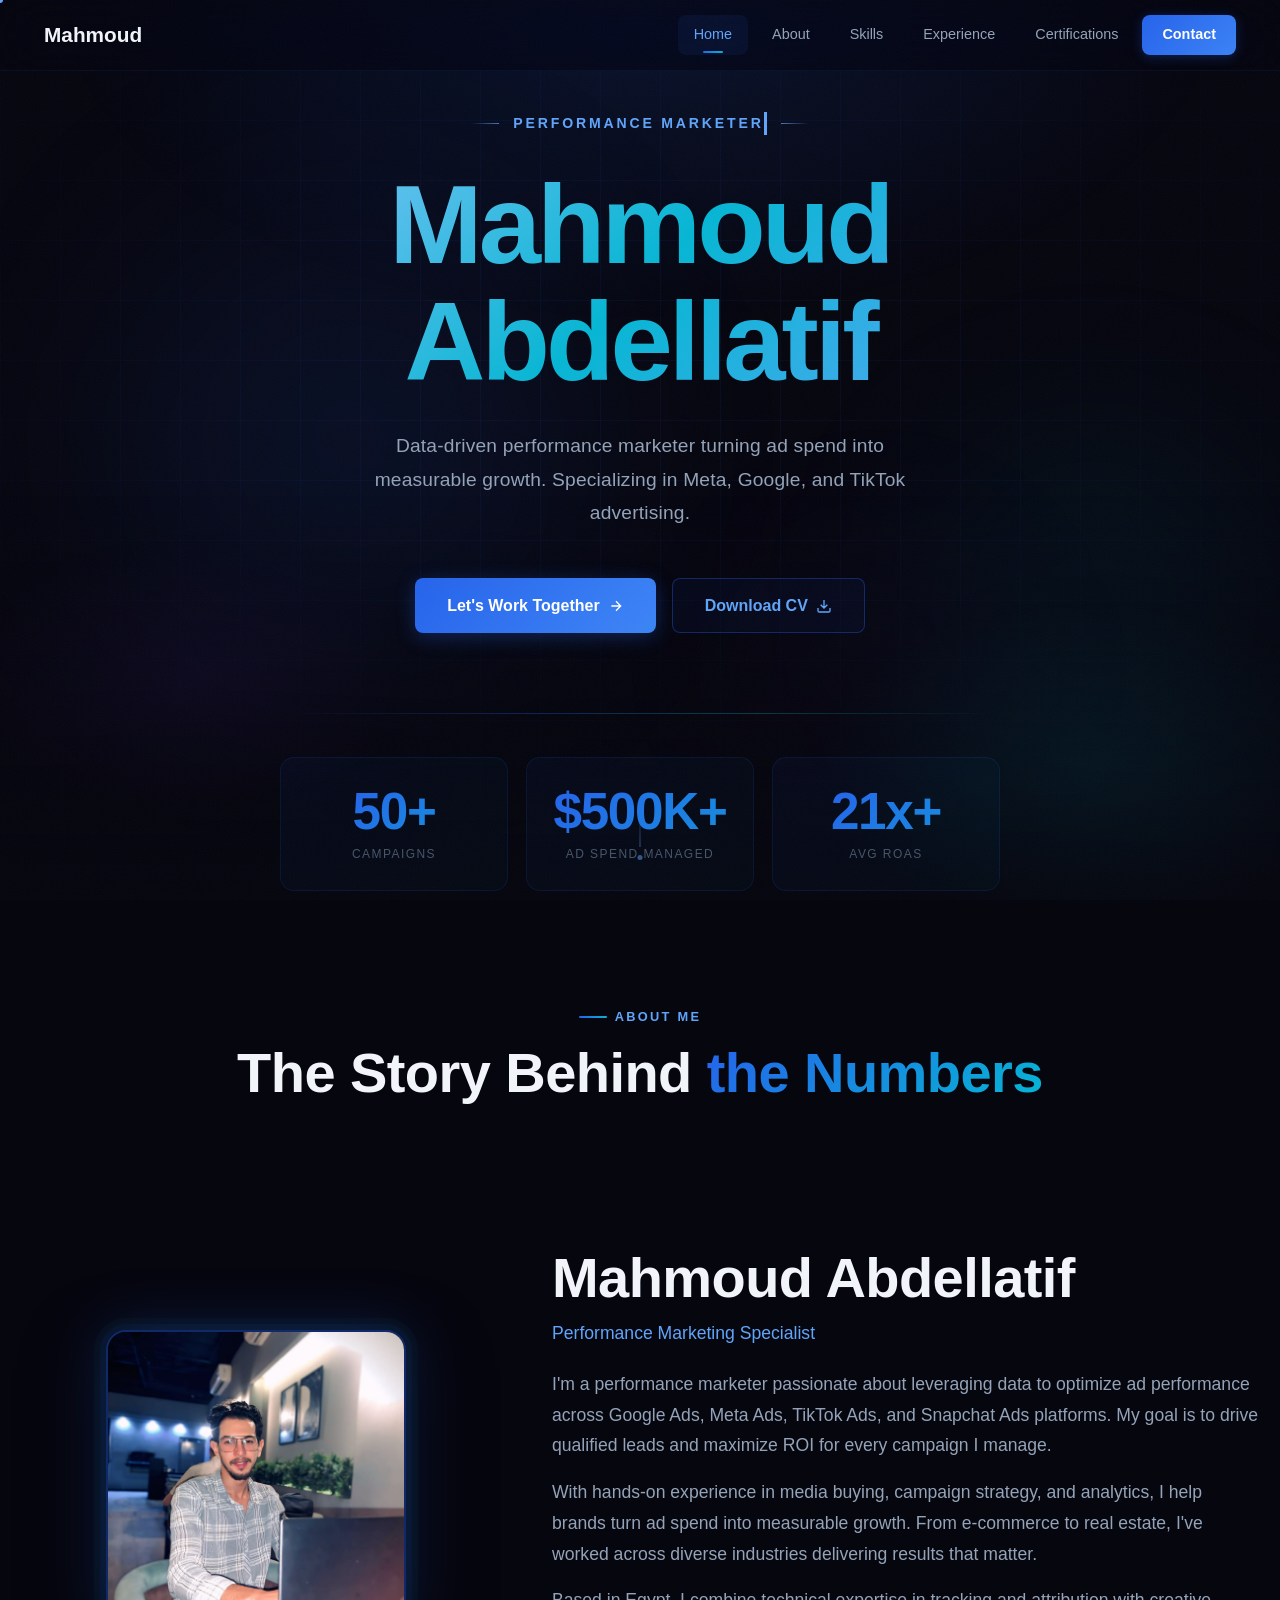
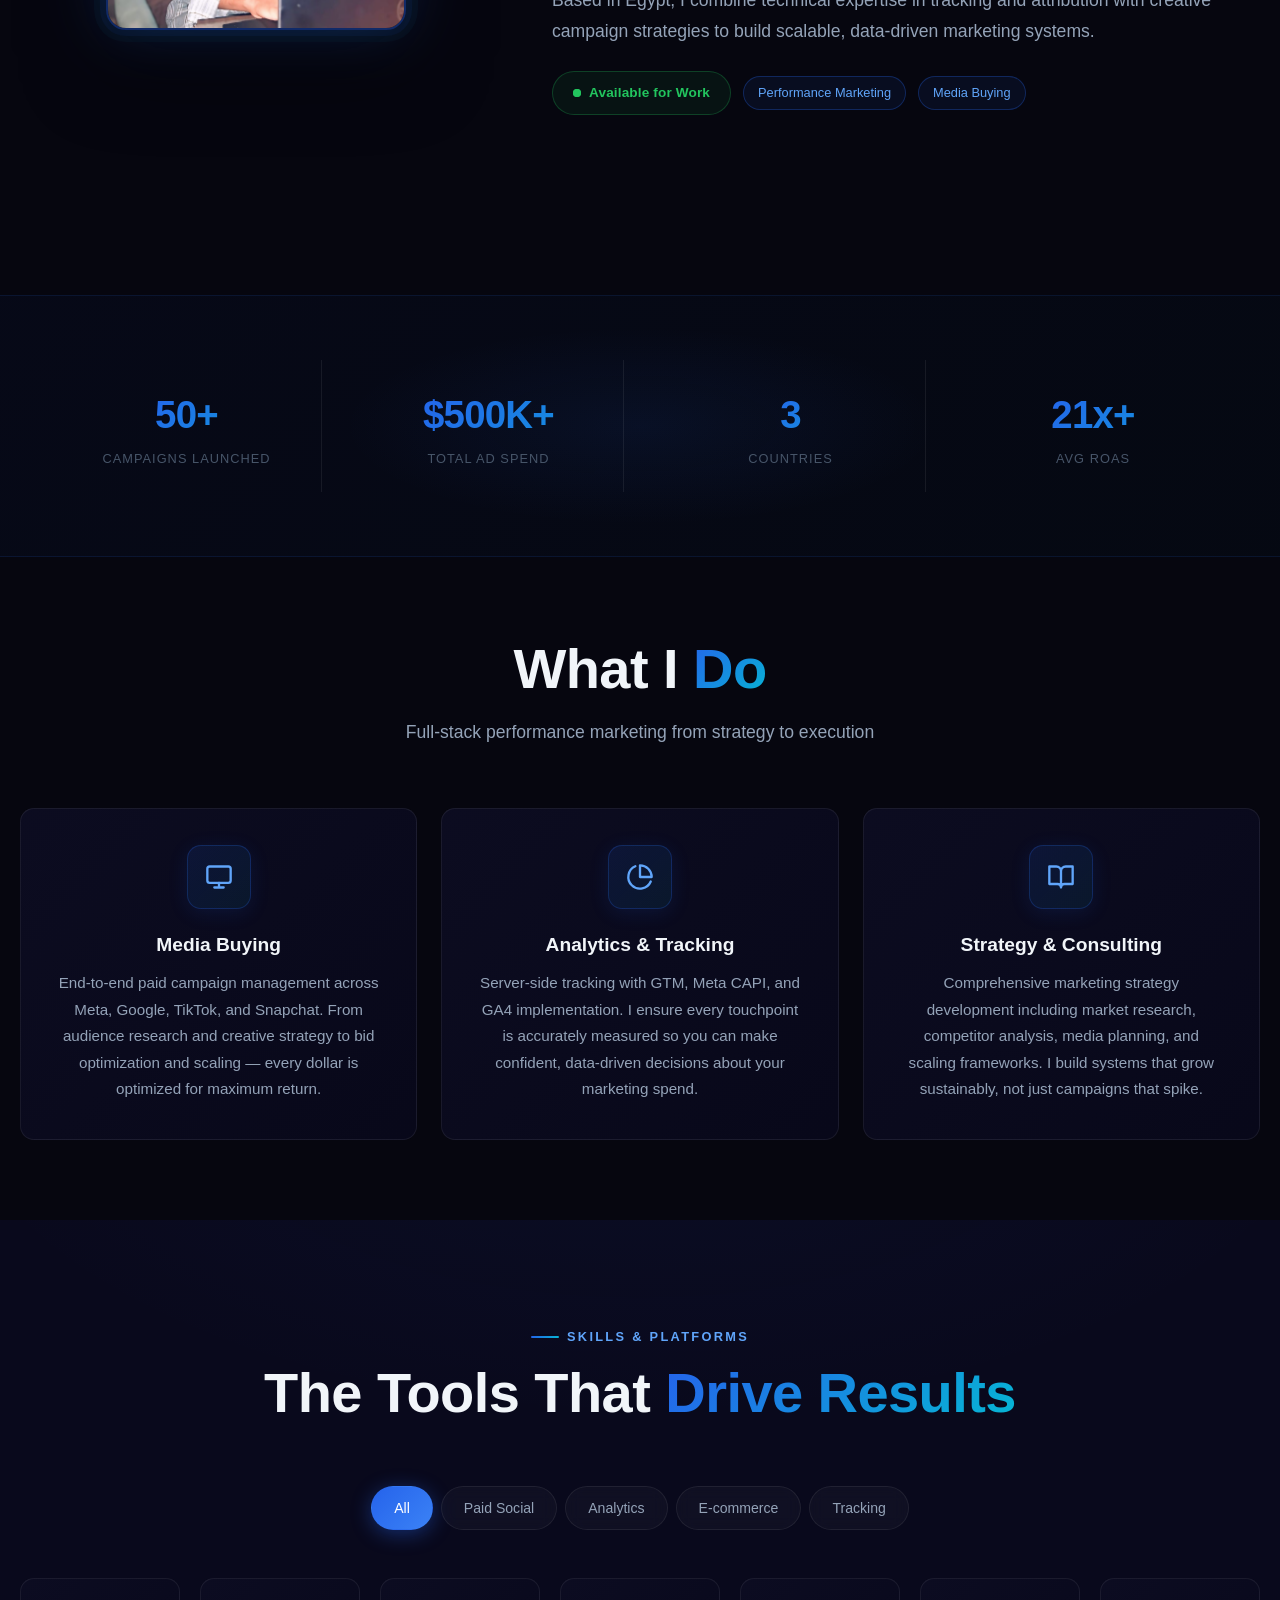
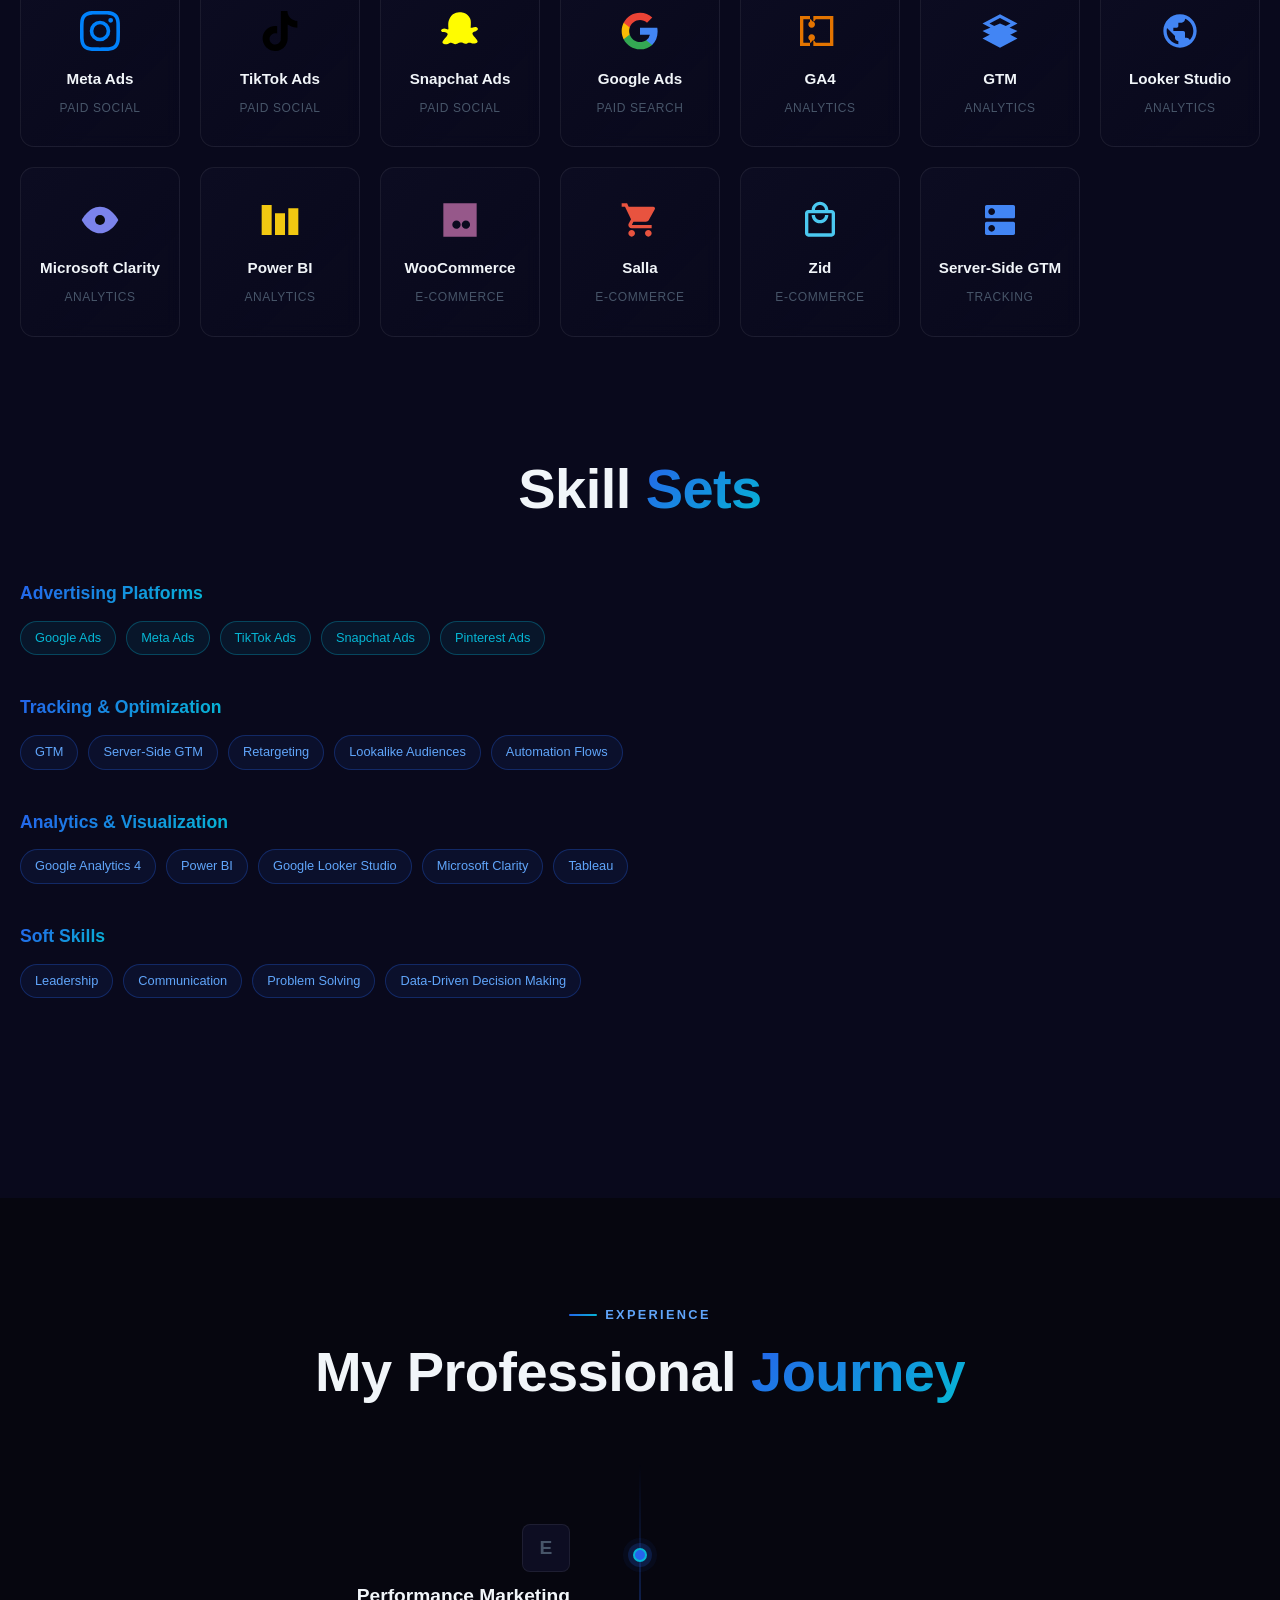
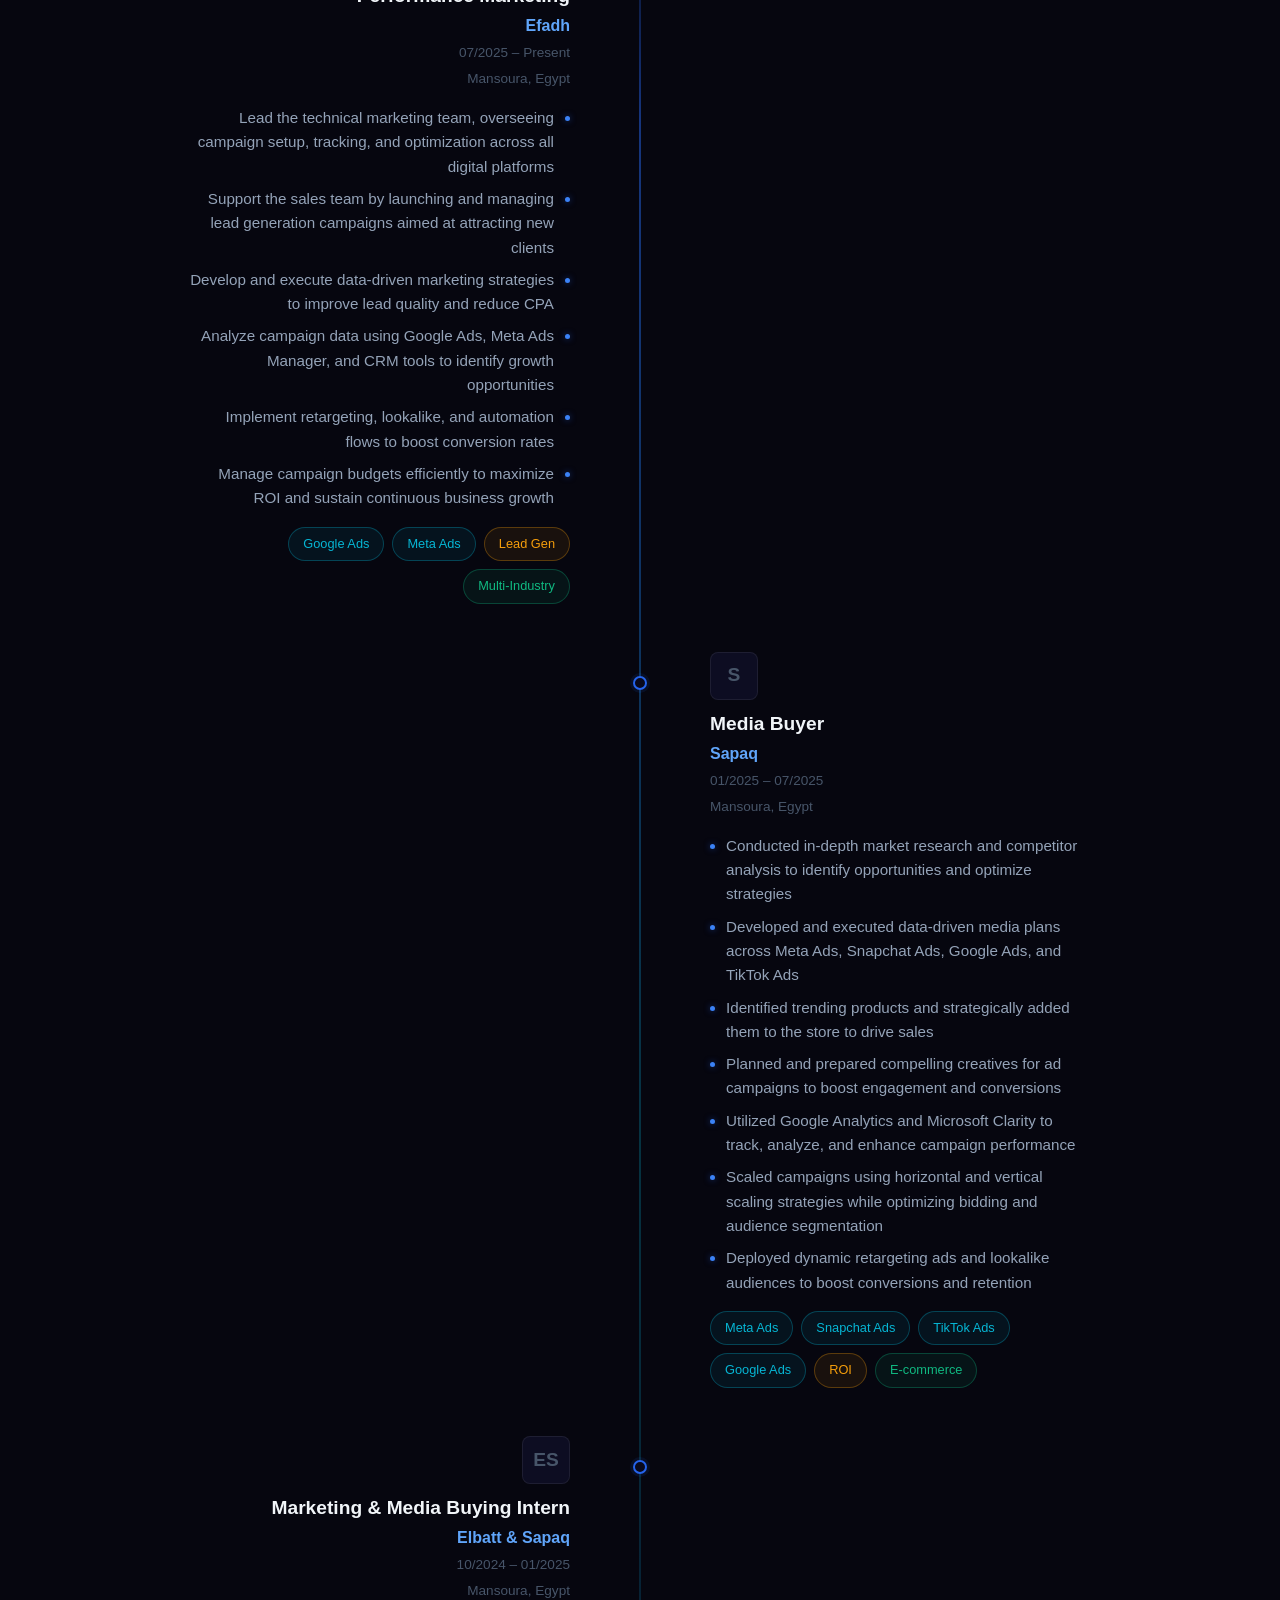
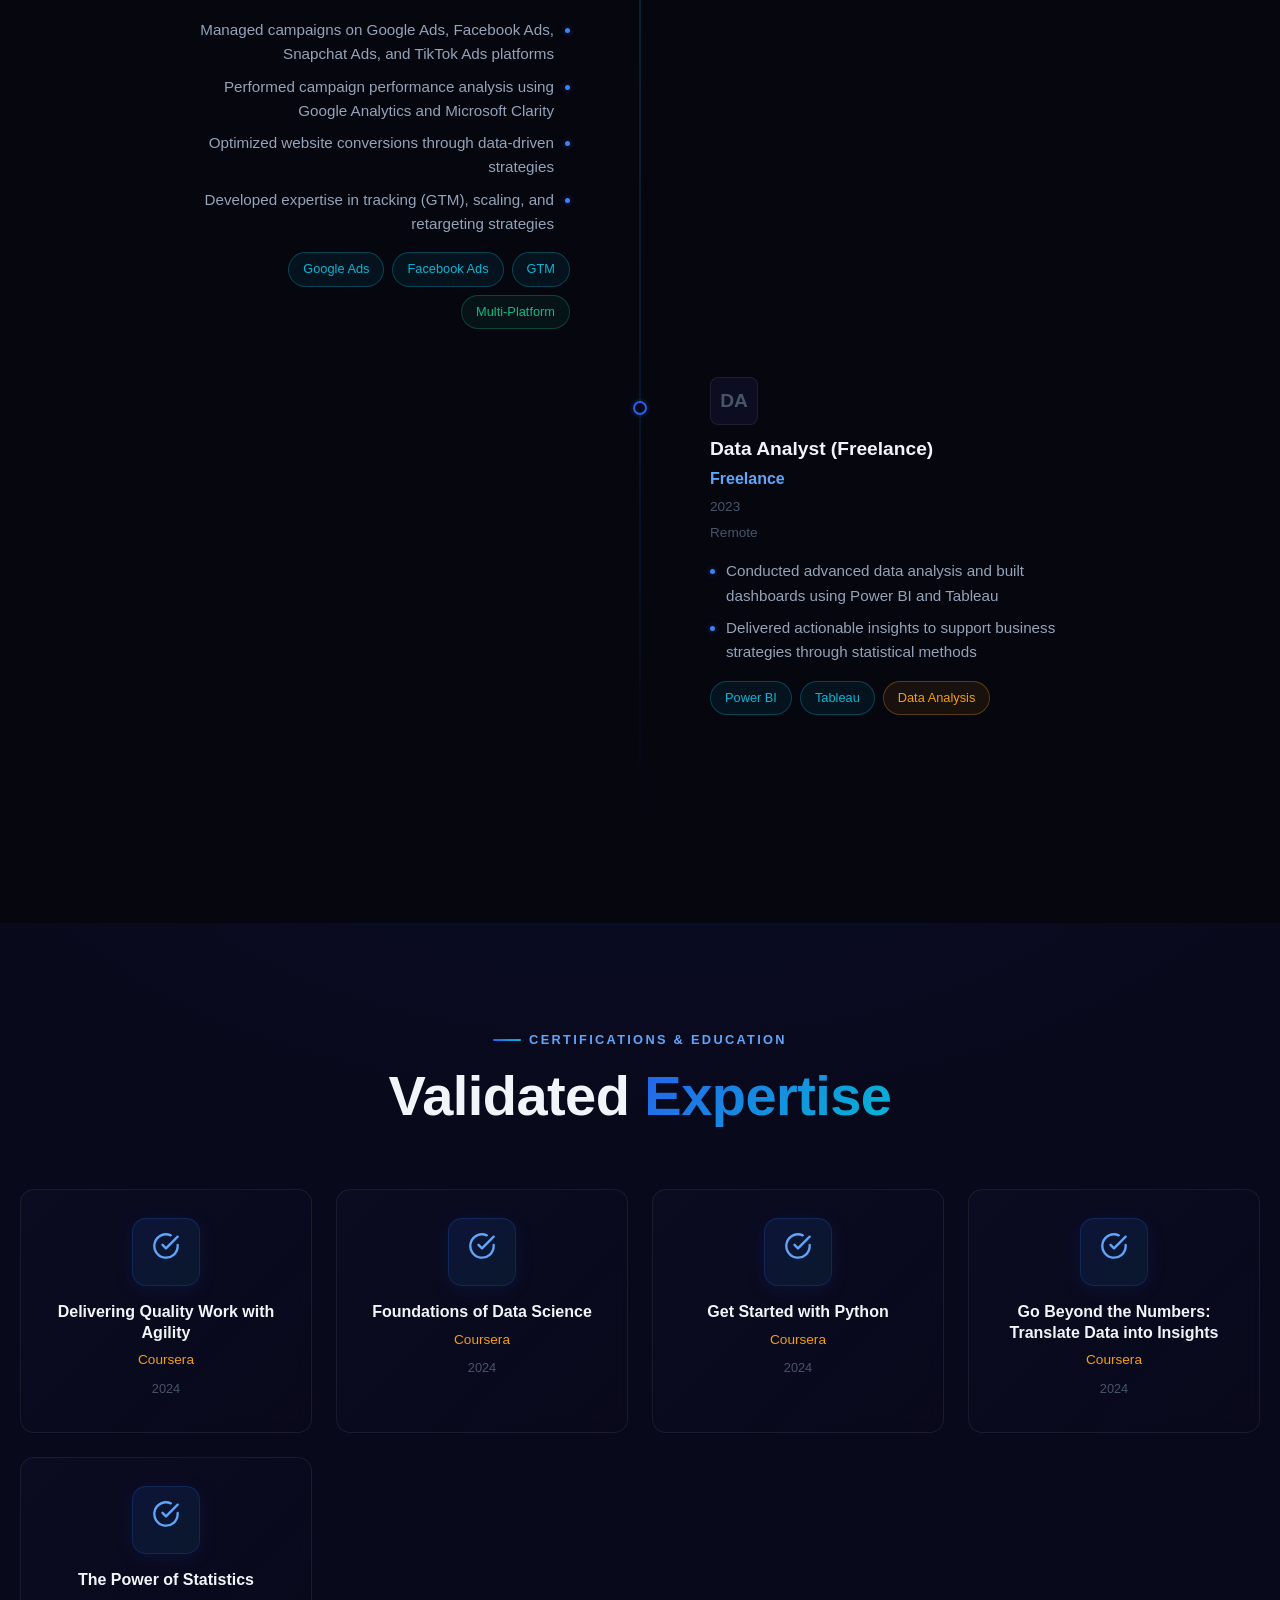
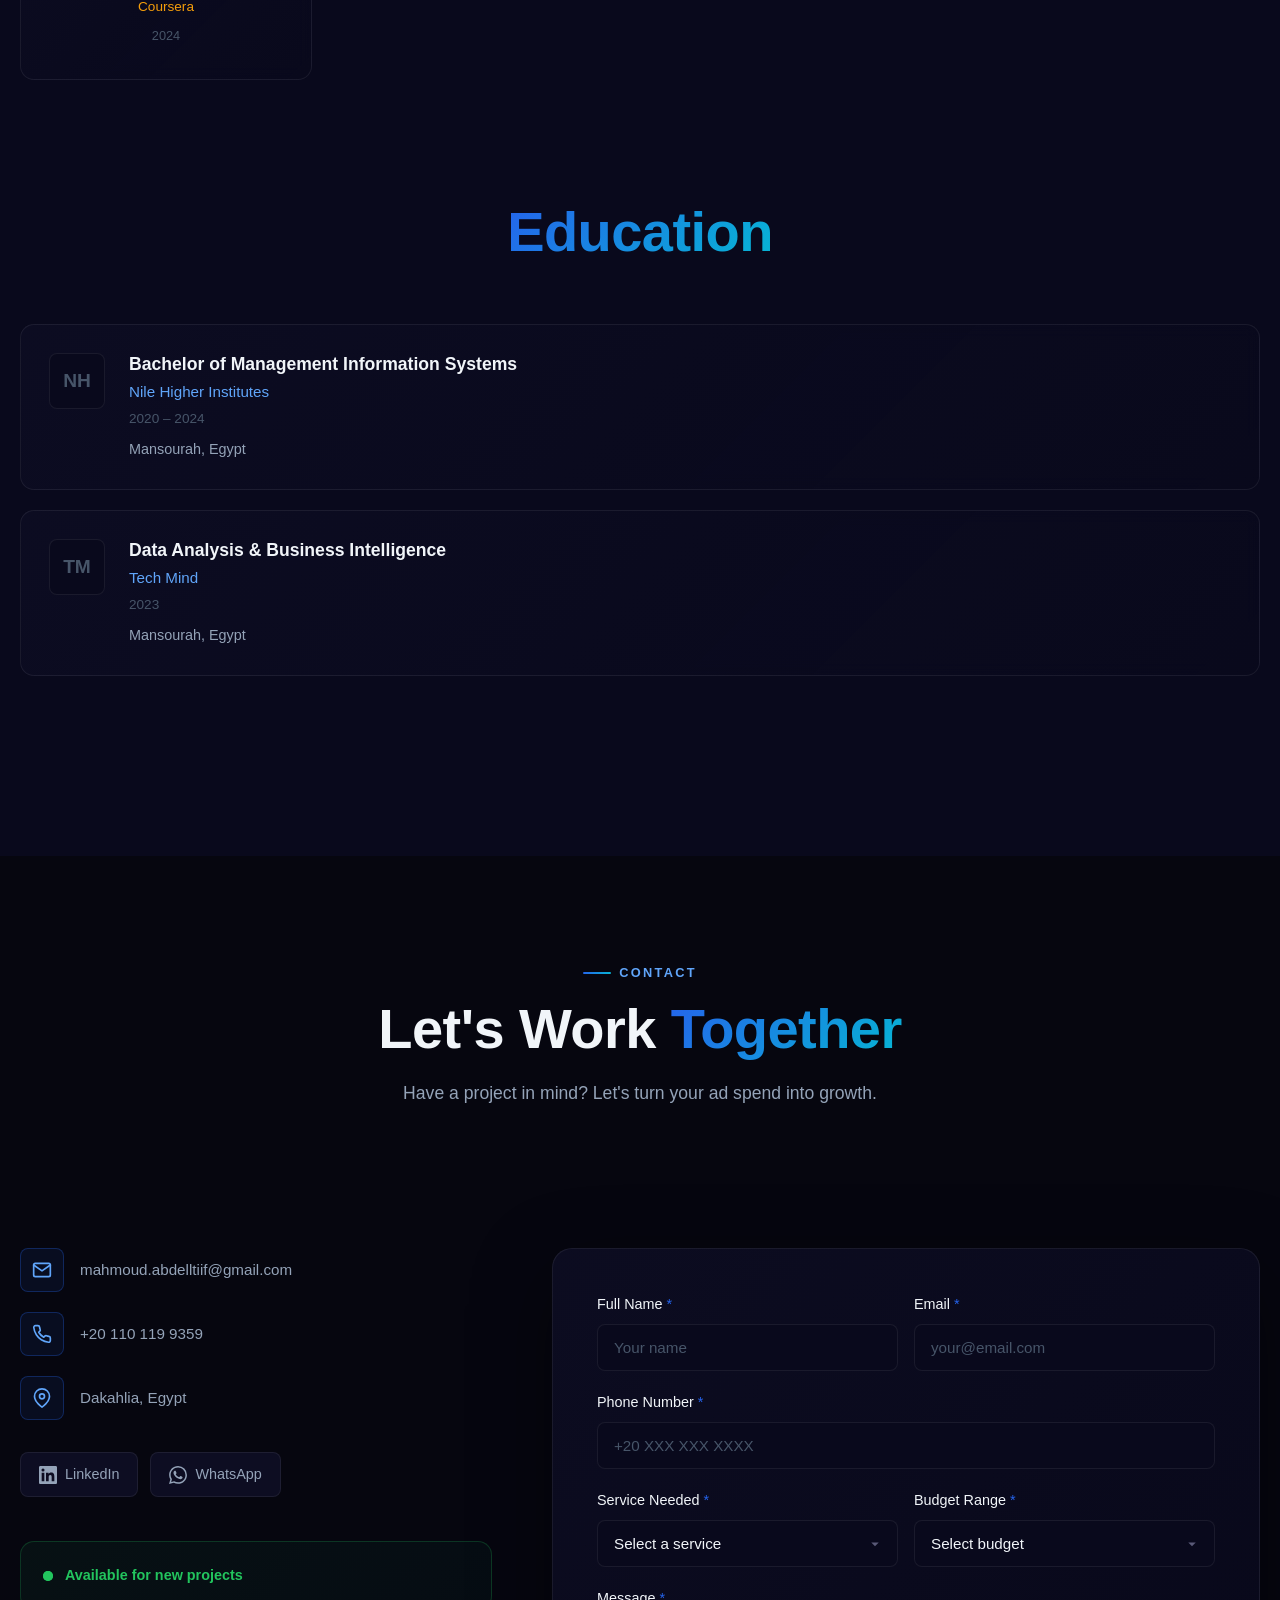
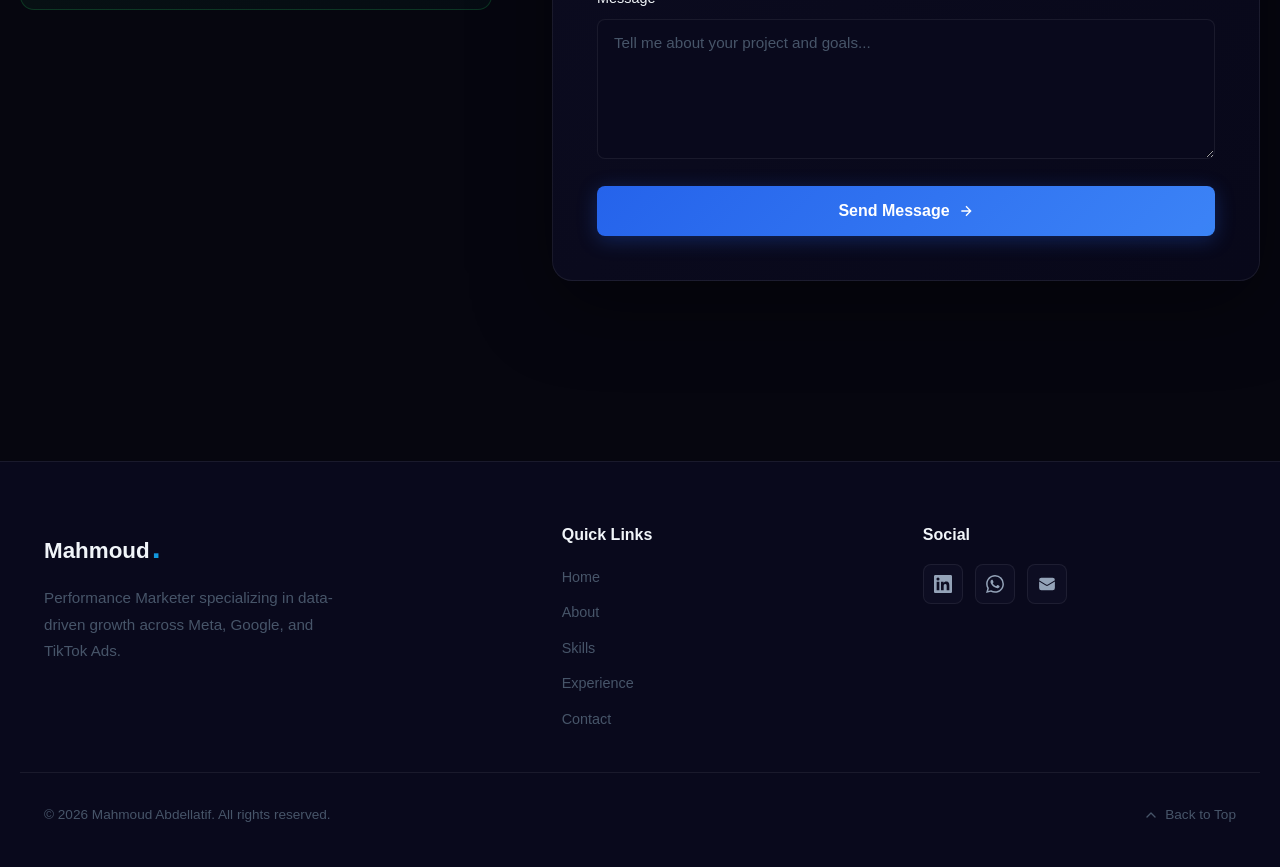
==== commit 6aae00dd: "Convert to single-page site, add stronger 3D effects, make form required Single-page: - Consolidate " ====
--- a/index.html
+++ b/index.html
@@ -17,24 +17,29 @@
   <link rel="stylesheet" href="assets/css/main.css">
   <link rel="stylesheet" href="assets/css/animations.css">
   <link rel="stylesheet" href="assets/css/home.css">
+  <link rel="stylesheet" href="assets/css/about.css">
+  <link rel="stylesheet" href="assets/css/skills.css">
+  <link rel="stylesheet" href="assets/css/experience.css">
+  <link rel="stylesheet" href="assets/css/certifications.css">
+  <link rel="stylesheet" href="assets/css/contact.css">
 
   <!-- Favicon -->
   <link rel="icon" type="image/svg+xml" href="assets/images/favicon.svg">
 </head>
-<body>
+<body class="single-page">
 
   <!-- Header injected by header.js -->
 
   <!-- ===== HERO SECTION ===== -->
   <section class="hero" id="hero">
-    <div class="hero-bg">
-      <div class="hero-grid"></div>
-      <div class="glow-orb glow-orb-1"></div>
-      <div class="glow-orb glow-orb-2"></div>
-      <div class="glow-orb glow-orb-3"></div>
+    <div class="hero-bg" data-parallax-layer>
+      <div class="hero-grid" data-depth="0.4"></div>
+      <div class="glow-orb glow-orb-1" data-depth="2.2"></div>
+      <div class="glow-orb glow-orb-2" data-depth="1.4"></div>
+      <div class="glow-orb glow-orb-3" data-depth="3"></div>
     </div>
 
-    <div class="hero-content">
+    <div class="hero-content" data-tilt-scene>
       <!-- Typed Roles -->
       <div class="hero-roles reveal">
         <span class="typing-text" id="typingText"></span>
@@ -52,8 +57,8 @@
 
       <!-- CTAs -->
       <div class="hero-ctas reveal">
-        <a href="case-study.html" class="btn-primary" data-gtm-event="hero_cta_click" data-gtm-label="See Case Studies">
-          See Case Studies
+        <a href="#contact" class="btn-primary" data-gtm-event="hero_cta_click" data-gtm-label="Let's Work Together">
+          Let's Work Together
           <svg width="16" height="16" viewBox="0 0 24 24" fill="none" stroke="currentColor" stroke-width="2"><path d="M5 12h14M12 5l7 7-7 7"/></svg>
         </a>
         <a href="assets/docs/Mahmoud_Abdellatif_CV.pdf" class="btn-outline" download data-gtm-event="cv_download" data-gtm-label="Download CV">
@@ -80,22 +85,634 @@
     </div>
 
     <!-- Scroll indicator -->
-    <div class="hero-scroll">
+    <a href="#about" class="hero-scroll" aria-label="Scroll to about">
       <div class="hero-scroll-line"></div>
       <div class="hero-scroll-dot"></div>
-    </div>
+    </a>
   </section>
+
+  <main>
+
+    <!-- ===== ABOUT SECTION ===== -->
+    <section class="section-anchor" id="about">
+      <div class="container section">
+        <div class="section-title reveal">
+          <span class="section-label">About Me</span>
+          <h2>The Story Behind <span class="title-accent">the Numbers</span></h2>
+        </div>
+
+        <div class="about-intro">
+          <div class="about-photo-wrapper reveal-left">
+            <div class="about-photo">
+              <div class="about-photo-placeholder">
+                <img src="assets/images/profile/Mahmoud.jpeg" alt="Mahmoud Abdelltiif">
+              </div>
+            </div>
+          </div>
+
+          <div class="about-info reveal-right">
+            <h2>Mahmoud Abdellatif</h2>
+            <p class="about-title">Performance Marketing Specialist</p>
+
+            <div class="about-bio">
+              <p>I'm a performance marketer passionate about leveraging data to optimize ad performance across Google Ads, Meta Ads, TikTok Ads, and Snapchat Ads platforms. My goal is to drive qualified leads and maximize ROI for every campaign I manage.</p>
+              <p>With hands-on experience in media buying, campaign strategy, and analytics, I help brands turn ad spend into measurable growth. From e-commerce to real estate, I've worked across diverse industries delivering results that matter.</p>
+              <p>Based in Egypt, I combine technical expertise in tracking and attribution with creative campaign strategies to build scalable, data-driven marketing systems.</p>
+            </div>
+
+            <div class="about-badges">
+              <div class="availability-badge">
+                <span class="pulse-dot"></span>
+                Available for Work
+              </div>
+              <span class="tag">Performance Marketing</span>
+              <span class="tag">Media Buying</span>
+            </div>
+          </div>
+        </div>
+      </div>
+
+      <!-- Metrics Strip (full width) -->
+      <div class="metrics-strip" data-gtm-event="about_metrics_view">
+        <div class="container">
+          <div class="metrics-grid">
+            <div class="metric-item reveal">
+              <div class="metric-number"><span data-counter data-target="50" data-suffix="+">0+</span></div>
+              <div class="metric-label">Campaigns Launched</div>
+            </div>
+            <div class="metric-item reveal">
+              <div class="metric-number"><span data-counter data-target="500" data-prefix="$" data-suffix="K+">$0K+</span></div>
+              <div class="metric-label">Total Ad Spend</div>
+            </div>
+            <div class="metric-item reveal">
+              <div class="metric-number"><span data-counter data-target="3" data-suffix="">0</span></div>
+              <div class="metric-label">Countries</div>
+            </div>
+            <div class="metric-item reveal">
+              <div class="metric-number"><span data-counter data-target="21" data-suffix="x+">0x+</span></div>
+              <div class="metric-label">Avg ROAS</div>
+            </div>
+          </div>
+        </div>
+      </div>
+
+      <!-- What I Do -->
+      <div class="what-i-do container section">
+        <div class="section-title reveal">
+          <h2>What I <span class="title-accent">Do</span></h2>
+          <p>Full-stack performance marketing from strategy to execution</p>
+        </div>
+
+        <div class="services-grid">
+          <div class="card service-card reveal" data-gtm-event="about_service_click" data-gtm-service="Media Buying">
+            <div class="service-icon" data-depth-layer>
+              <svg width="28" height="28" viewBox="0 0 24 24" fill="none" stroke="currentColor" stroke-width="2" stroke-linecap="round" stroke-linejoin="round"><rect x="2" y="3" width="20" height="14" rx="2"/><path d="M8 21h8M12 17v4"/></svg>
+            </div>
+            <h3>Media Buying</h3>
+            <p>End-to-end paid campaign management across Meta, Google, TikTok, and Snapchat. From audience research and creative strategy to bid optimization and scaling — every dollar is optimized for maximum return.</p>
+          </div>
+
+          <div class="card service-card reveal" data-gtm-event="about_service_click" data-gtm-service="Analytics & Tracking">
+            <div class="service-icon" data-depth-layer>
+              <svg width="28" height="28" viewBox="0 0 24 24" fill="none" stroke="currentColor" stroke-width="2" stroke-linecap="round" stroke-linejoin="round"><path d="M21.21 15.89A10 10 0 118 2.83"/><path d="M22 12A10 10 0 0012 2v10z"/></svg>
+            </div>
+            <h3>Analytics & Tracking</h3>
+            <p>Server-side tracking with GTM, Meta CAPI, and GA4 implementation. I ensure every touchpoint is accurately measured so you can make confident, data-driven decisions about your marketing spend.</p>
+          </div>
+
+          <div class="card service-card reveal" data-gtm-event="about_service_click" data-gtm-service="Strategy & Consulting">
+            <div class="service-icon" data-depth-layer>
+              <svg width="28" height="28" viewBox="0 0 24 24" fill="none" stroke="currentColor" stroke-width="2" stroke-linecap="round" stroke-linejoin="round"><path d="M2 3h6a4 4 0 014 4v14a3 3 0 00-3-3H2zM22 3h-6a4 4 0 00-4 4v14a3 3 0 013-3h7z"/></svg>
+            </div>
+            <h3>Strategy & Consulting</h3>
+            <p>Comprehensive marketing strategy development including market research, competitor analysis, media planning, and scaling frameworks. I build systems that grow sustainably, not just campaigns that spike.</p>
+          </div>
+        </div>
+      </div>
+    </section>
+
+    <!-- ===== SKILLS SECTION ===== -->
+    <section class="section-anchor" id="skills">
+      <div class="container section">
+        <div class="section-title reveal">
+          <span class="section-label">Skills & Platforms</span>
+          <h2>The Tools That <span class="title-accent">Drive Results</span></h2>
+        </div>
+
+        <!-- Filter Tabs -->
+        <div class="filter-tabs" data-filter-target=".platforms-grid">
+          <button class="filter-tab active" data-filter="all">All</button>
+          <button class="filter-tab" data-filter="paid-social">Paid Social</button>
+          <button class="filter-tab" data-filter="analytics">Analytics</button>
+          <button class="filter-tab" data-filter="ecommerce">E-commerce</button>
+          <button class="filter-tab" data-filter="tracking">Tracking</button>
+        </div>
+
+        <!-- Platforms Grid -->
+        <div class="platforms-grid">
+          <div class="card platform-card filter-item" data-category="paid-social" data-gtm-event="platform_icon_click" data-gtm-platform="Meta Ads" data-gtm-category="Paid Social">
+            <div class="platform-icon" style="color: #0081FB" data-depth-layer>
+              <svg viewBox="0 0 24 24" fill="currentColor"><path d="M12 2.163c3.204 0 3.584.012 4.85.07 3.252.148 4.771 1.691 4.919 4.919.058 1.265.069 1.645.069 4.849 0 3.205-.012 3.584-.069 4.849-.149 3.225-1.664 4.771-4.919 4.919-1.266.058-1.644.07-4.85.07-3.204 0-3.584-.012-4.849-.07-3.26-.149-4.771-1.699-4.919-4.92-.058-1.265-.07-1.644-.07-4.849 0-3.204.013-3.583.07-4.849.149-3.227 1.664-4.771 4.919-4.919 1.266-.057 1.645-.069 4.849-.069zM12 0C8.741 0 8.333.014 7.053.072 2.695.272.273 2.69.073 7.052.014 8.333 0 8.741 0 12c0 3.259.014 3.668.072 4.948.2 4.358 2.618 6.78 6.98 6.98C8.333 23.986 8.741 24 12 24c3.259 0 3.668-.014 4.948-.072 4.354-.2 6.782-2.618 6.979-6.98.059-1.28.073-1.689.073-4.948 0-3.259-.014-3.667-.072-4.947-.196-4.354-2.617-6.78-6.979-6.98C15.668.014 15.259 0 12 0zm0 5.838a6.162 6.162 0 100 12.324 6.162 6.162 0 000-12.324zM12 16a4 4 0 110-8 4 4 0 010 8zm6.406-11.845a1.44 1.44 0 100 2.881 1.44 1.44 0 000-2.881z"/></svg>
+            </div>
+            <div class="platform-name">Meta Ads</div>
+            <div class="platform-category">Paid Social</div>
+          </div>
+
+          <div class="card platform-card filter-item" data-category="paid-social" data-gtm-event="platform_icon_click" data-gtm-platform="TikTok Ads" data-gtm-category="Paid Social">
+            <div class="platform-icon" style="color: #000000" data-depth-layer>
+              <svg viewBox="0 0 24 24" fill="currentColor"><path d="M12.525.02c1.31-.02 2.61-.01 3.91-.02.08 1.53.63 3.09 1.75 4.17 1.12 1.11 2.7 1.62 4.24 1.79v4.03c-1.44-.05-2.89-.35-4.2-.97-.57-.26-1.1-.59-1.62-.93-.01 2.92.01 5.84-.02 8.75-.08 1.4-.54 2.79-1.35 3.94-1.31 1.92-3.58 3.17-5.91 3.21-1.43.08-2.86-.31-4.08-1.03-2.02-1.19-3.44-3.37-3.65-5.71-.02-.5-.03-1-.01-1.49.18-1.9 1.12-3.72 2.58-4.96 1.66-1.44 3.98-2.13 6.15-1.72.02 1.48-.04 2.96-.04 4.44-.99-.32-2.15-.23-3.02.37-.63.41-1.11 1.04-1.36 1.75-.21.51-.15 1.07-.14 1.61.24 1.64 1.82 3.02 3.5 2.87 1.12-.01 2.19-.66 2.77-1.61.19-.33.4-.67.41-1.06.1-1.79.06-3.57.07-5.36.01-4.03-.01-8.05.02-12.07z"/></svg>
+            </div>
+            <div class="platform-name">TikTok Ads</div>
+            <div class="platform-category">Paid Social</div>
+          </div>
+
+          <div class="card platform-card filter-item" data-category="paid-social" data-gtm-event="platform_icon_click" data-gtm-platform="Snapchat Ads" data-gtm-category="Paid Social">
+            <div class="platform-icon" style="color: #FFFC00" data-depth-layer>
+              <svg viewBox="0 0 24 24" fill="currentColor"><path d="M12.206.793c.99 0 4.347.276 5.93 3.821.529 1.193.403 3.219.299 4.847l-.003.06c-.012.18-.022.345-.03.51.075.045.203.09.401.09.3-.016.659-.12.922-.214.4-.15.891-.313 1.396-.313.314 0 .598.058.843.171.688.294.783.815.783.96 0 .642-.72 1.068-1.344 1.364-.165.076-.338.148-.503.217-.537.225-1.078.452-1.3.736-.111.141-.136.352-.136.488 0 .146.028.294.084.44.302.747.892 1.376 1.472 1.986.247.26.491.518.714.784.57.686.835 1.3.835 1.596 0 .278-.195.718-.741.913a5.615 5.615 0 01-1.822.308c-.228 0-.43-.017-.606-.05-.296-.05-.539-.158-.81-.283a2.946 2.946 0 00-.41-.163c-.141-.04-.293-.061-.447-.061-.237 0-.472.047-.678.108a3.76 3.76 0 00-.543.217c-.329.164-.665.342-1.101.342-.053 0-.107-.003-.162-.009a2.483 2.483 0 01-.148-.022c-.327-.06-.632-.204-.96-.36-.316-.148-.661-.312-1.063-.39a2.802 2.802 0 00-.532-.051c-.368 0-.728.07-1.048.182-.327.108-.603.258-.882.412-.278.153-.562.305-.89.384a2.434 2.434 0 01-.578.07c-.432 0-.797-.168-1.164-.362-.253-.133-.51-.265-.797-.348a2.055 2.055 0 00-.577-.082c-.378 0-.72.098-1.04.215a3.85 3.85 0 00-.578.275c-.269.15-.516.276-.818.326a2.614 2.614 0 01-.438.038c-.585 0-1.284-.118-1.692-.32-.435-.214-.595-.558-.595-.89 0-.295.258-.889.817-1.56.218-.26.462-.513.707-.77.594-.617 1.193-1.248 1.502-2 .06-.15.09-.305.09-.459a.926.926 0 00-.121-.466c-.21-.289-.74-.513-1.264-.737a7.487 7.487 0 01-.476-.206C1.357 12.766.637 12.344.637 11.7c0-.16.1-.66.773-.94a2.96 2.96 0 011.117-.233c.488 0 .938.143 1.308.293.263.102.568.21.84.21.186 0 .316-.04.392-.08a14.29 14.29 0 01-.034-.563c-.103-1.626-.227-3.65.3-4.838C7.003 1.048 10.337.793 12.207.793z"/></svg>
+            </div>
+            <div class="platform-name">Snapchat Ads</div>
+            <div class="platform-category">Paid Social</div>
+          </div>
+
+          <div class="card platform-card filter-item" data-category="paid-social" data-gtm-event="platform_icon_click" data-gtm-platform="Google Ads" data-gtm-category="Paid Search">
+            <div class="platform-icon" data-depth-layer>
+              <svg viewBox="0 0 24 24" fill="currentColor"><path d="M22.56 12.25c0-.78-.07-1.53-.2-2.25H12v4.26h5.92a5.06 5.06 0 01-2.2 3.32v2.77h3.57c2.08-1.92 3.28-4.74 3.28-8.1z" fill="#4285F4"/><path d="M12 23c2.97 0 5.46-.98 7.28-2.66l-3.57-2.77c-.98.66-2.23 1.06-3.71 1.06-2.86 0-5.29-1.93-6.16-4.53H2.18v2.84C3.99 20.53 7.7 23 12 23z" fill="#34A853"/><path d="M5.84 14.09c-.22-.66-.35-1.36-.35-2.09s.13-1.43.35-2.09V7.07H2.18C1.43 8.55 1 10.22 1 12s.43 3.45 1.18 4.93l2.85-2.22.81-.62z" fill="#FBBC05"/><path d="M12 5.38c1.62 0 3.06.56 4.21 1.64l3.15-3.15C17.45 2.09 14.97 1 12 1 7.7 1 3.99 3.47 2.18 7.07l3.66 2.84c.87-2.6 3.3-4.53 6.16-4.53z" fill="#EA4335"/></svg>
+            </div>
+            <div class="platform-name">Google Ads</div>
+            <div class="platform-category">Paid Search</div>
+          </div>
+
+          <div class="card platform-card filter-item" data-category="analytics" data-gtm-event="platform_icon_click" data-gtm-platform="GA4" data-gtm-category="Analytics">
+            <div class="platform-icon" style="color: #E37400" data-depth-layer>
+              <svg viewBox="0 0 24 24" fill="currentColor"><path d="M20 3v18H8v-3.28a2 2 0 10-2 0V21H0V3h6v3.28a2 2 0 102 0V3h12zm-2 2H9.44A4.014 4.014 0 018 6.56 4.014 4.014 0 016.56 5H2v14h4.56A4.014 4.014 0 018 17.44 4.014 4.014 0 019.44 19H18V5z"/></svg>
+            </div>
+            <div class="platform-name">GA4</div>
+            <div class="platform-category">Analytics</div>
+          </div>
+
+          <div class="card platform-card filter-item" data-category="analytics" data-gtm-event="platform_icon_click" data-gtm-platform="GTM" data-gtm-category="Analytics">
+            <div class="platform-icon" style="color: #4285F4" data-depth-layer>
+              <svg viewBox="0 0 24 24" fill="currentColor"><path d="M12 2L1.5 7.5 12 13l10.5-5.5L12 2zm0 2.18l6.3 3.32L12 10.82 5.7 7.5 12 4.18zM1.5 12L12 17.5 22.5 12 12 7.5 1.5 12zm3.36 0L12 15.32 19.14 12 12 8.68 4.86 12zM1.5 16.5L12 22l10.5-5.5L12 11 1.5 16.5zm3.36 0L12 19.82 19.14 16.5 12 13.18 4.86 16.5z"/></svg>
+            </div>
+            <div class="platform-name">GTM</div>
+            <div class="platform-category">Analytics</div>
+          </div>
+
+          <div class="card platform-card filter-item" data-category="analytics" data-gtm-event="platform_icon_click" data-gtm-platform="Looker Studio" data-gtm-category="Analytics">
+            <div class="platform-icon" style="color: #4285F4" data-depth-layer>
+              <svg viewBox="0 0 24 24" fill="currentColor"><path d="M12 2C6.48 2 2 6.48 2 12s4.48 10 10 10 10-4.48 10-10S17.52 2 12 2zm-1 17.93c-3.95-.49-7-3.85-7-7.93 0-.62.08-1.21.21-1.79L9 15v1c0 1.1.9 2 2 2v1.93zm6.9-2.54c-.26-.81-1-1.39-1.9-1.39h-1v-3c0-.55-.45-1-1-1H8v-2h2c.55 0 1-.45 1-1V7h2c1.1 0 2-.9 2-2v-.41c2.93 1.19 5 4.06 5 7.41 0 2.08-.8 3.97-2.1 5.39z"/></svg>
+            </div>
+            <div class="platform-name">Looker Studio</div>
+            <div class="platform-category">Analytics</div>
+          </div>
+
+          <div class="card platform-card filter-item" data-category="analytics" data-gtm-event="platform_icon_click" data-gtm-platform="Microsoft Clarity" data-gtm-category="Analytics">
+            <div class="platform-icon" style="color: #7B83EB" data-depth-layer>
+              <svg viewBox="0 0 24 24" fill="currentColor"><circle cx="12" cy="12" r="3"/><path d="M1 12s4-8 11-8 11 8 11 8-4 8-11 8-11-8-11-8z"/><circle cx="12" cy="12" r="3" fill="#0A0A0F"/></svg>
+            </div>
+            <div class="platform-name">Microsoft Clarity</div>
+            <div class="platform-category">Analytics</div>
+          </div>
+
+          <div class="card platform-card filter-item" data-category="analytics" data-gtm-event="platform_icon_click" data-gtm-platform="Power BI" data-gtm-category="Analytics">
+            <div class="platform-icon" style="color: #F2C811" data-depth-layer>
+              <svg viewBox="0 0 24 24" fill="currentColor"><path d="M1 3h6v18H1V3zm8 5h6v13H9V8zm8-3h6v16h-6V5z"/></svg>
+            </div>
+            <div class="platform-name">Power BI</div>
+            <div class="platform-category">Analytics</div>
+          </div>
+
+          <div class="card platform-card filter-item" data-category="ecommerce" data-gtm-event="platform_icon_click" data-gtm-platform="WooCommerce" data-gtm-category="E-commerce">
+            <div class="platform-icon" style="color: #96588A" data-depth-layer>
+              <svg viewBox="0 0 24 24" fill="currentColor"><path d="M2 2v20h20V2H2zm9.65 14.55c-.47.47-1.11.73-1.77.73-.68 0-1.3-.26-1.77-.73-.47-.47-.73-1.1-.73-1.77s.26-1.3.73-1.77c.47-.47 1.09-.73 1.77-.73.66 0 1.3.26 1.77.73.47.47.73 1.1.73 1.77s-.26 1.3-.73 1.77zm5.66 0c-.47.47-1.11.73-1.77.73-.68 0-1.3-.26-1.77-.73-.47-.47-.73-1.1-.73-1.77s.26-1.3.73-1.77c.47-.47 1.09-.73 1.77-.73.66 0 1.3.26 1.77.73.47.47.73 1.1.73 1.77s-.26 1.3-.73 1.77z"/></svg>
+            </div>
+            <div class="platform-name">WooCommerce</div>
+            <div class="platform-category">E-commerce</div>
+          </div>
+
+          <div class="card platform-card filter-item" data-category="ecommerce" data-gtm-event="platform_icon_click" data-gtm-platform="Salla" data-gtm-category="E-commerce">
+            <div class="platform-icon" style="color: #E8533F" data-depth-layer>
+              <svg viewBox="0 0 24 24" fill="currentColor"><path d="M7 18c-1.1 0-1.99.9-1.99 2S5.9 22 7 22s2-.9 2-2-.9-2-2-2zM1 2v2h2l3.6 7.59-1.35 2.45c-.16.28-.25.61-.25.96 0 1.1.9 2 2 2h12v-2H7.42c-.14 0-.25-.11-.25-.25l.03-.12.9-1.63h7.45c.75 0 1.41-.41 1.75-1.03l3.58-6.49c.08-.14.12-.31.12-.48 0-.55-.45-1-1-1H5.21l-.94-2H1zm16 16c-1.1 0-1.99.9-1.99 2s.89 2 1.99 2 2-.9 2-2-.9-2-2-2z"/></svg>
+            </div>
+            <div class="platform-name">Salla</div>
+            <div class="platform-category">E-commerce</div>
+          </div>
+
+          <div class="card platform-card filter-item" data-category="ecommerce" data-gtm-event="platform_icon_click" data-gtm-platform="Zid" data-gtm-category="E-commerce">
+            <div class="platform-icon" style="color: #4BC8F0" data-depth-layer>
+              <svg viewBox="0 0 24 24" fill="currentColor"><path d="M19 6h-2c0-2.76-2.24-5-5-5S7 3.24 7 6H5c-1.1 0-2 .9-2 2v12c0 1.1.9 2 2 2h14c1.1 0 2-.9 2-2V8c0-1.1-.9-2-2-2zm-7-3c1.66 0 3 1.34 3 3H9c0-1.66 1.34-3 3-3zm7 17H5V8h14v12zm-7-8c-1.66 0-3-1.34-3-3H7c0 2.76 2.24 5 5 5s5-2.24 5-5h-2c0 1.66-1.34 3-3 3z"/></svg>
+            </div>
+            <div class="platform-name">Zid</div>
+            <div class="platform-category">E-commerce</div>
+          </div>
+
+          <div class="card platform-card filter-item" data-category="tracking" data-gtm-event="platform_icon_click" data-gtm-platform="Server-Side GTM" data-gtm-category="Tracking">
+            <div class="platform-icon" style="color: #4285F4" data-depth-layer>
+              <svg viewBox="0 0 24 24" fill="currentColor"><path d="M20 13H4c-.55 0-1 .45-1 1v6c0 .55.45 1 1 1h16c.55 0 1-.45 1-1v-6c0-.55-.45-1-1-1zM7 19c-1.1 0-2-.9-2-2s.9-2 2-2 2 .9 2 2-.9 2-2 2zM20 3H4c-.55 0-1 .45-1 1v6c0 .55.45 1 1 1h16c.55 0 1-.45 1-1V4c0-.55-.45-1-1-1zM7 9c-1.1 0-2-.9-2-2s.9-2 2-2 2 .9 2 2-.9 2-2 2z"/></svg>
+            </div>
+            <div class="platform-name">Server-Side GTM</div>
+            <div class="platform-category">Tracking</div>
+          </div>
+        </div>
+
+        <!-- Skill Sets -->
+        <div class="skills-tags-section">
+          <div class="section-title reveal">
+            <h2>Skill <span class="title-accent">Sets</span></h2>
+          </div>
+
+          <div class="skills-group reveal">
+            <h3>Advertising Platforms</h3>
+            <div class="skills-tags">
+              <span class="tag tag-platform">Google Ads</span>
+              <span class="tag tag-platform">Meta Ads</span>
+              <span class="tag tag-platform">TikTok Ads</span>
+              <span class="tag tag-platform">Snapchat Ads</span>
+              <span class="tag tag-platform">Pinterest Ads</span>
+            </div>
+          </div>
+
+          <div class="skills-group reveal">
+            <h3>Tracking & Optimization</h3>
+            <div class="skills-tags">
+              <span class="tag">GTM</span>
+              <span class="tag">Server-Side GTM</span>
+              <span class="tag">Retargeting</span>
+              <span class="tag">Lookalike Audiences</span>
+              <span class="tag">Automation Flows</span>
+            </div>
+          </div>
+
+          <div class="skills-group reveal">
+            <h3>Analytics & Visualization</h3>
+            <div class="skills-tags">
+              <span class="tag">Google Analytics 4</span>
+              <span class="tag">Power BI</span>
+              <span class="tag">Google Looker Studio</span>
+              <span class="tag">Microsoft Clarity</span>
+              <span class="tag">Tableau</span>
+            </div>
+          </div>
+
+          <div class="skills-group reveal">
+            <h3>Soft Skills</h3>
+            <div class="skills-tags">
+              <span class="tag">Leadership</span>
+              <span class="tag">Communication</span>
+              <span class="tag">Problem Solving</span>
+              <span class="tag">Data-Driven Decision Making</span>
+            </div>
+          </div>
+        </div>
+      </div>
+    </section>
+
+    <!-- ===== EXPERIENCE SECTION ===== -->
+    <section class="section-anchor" id="experience">
+      <div class="container section">
+        <div class="section-title reveal">
+          <span class="section-label">Experience</span>
+          <h2>My Professional <span class="title-accent">Journey</span></h2>
+        </div>
+
+        <div class="timeline">
+          <!-- Entry 1: Current Role -->
+          <div class="timeline-entry current" data-gtm-event="experience_entry_view" data-gtm-company="Efadh" data-gtm-role="Performance Marketing">
+            <div class="timeline-content">
+              <div class="company-logo">
+                <span class="logo-placeholder">E</span>
+              </div>
+              <h3>Performance Marketing</h3>
+              <div class="company-name">Efadh</div>
+              <div class="duration">07/2025 – Present</div>
+              <div class="location">Mansoura, Egypt</div>
+              <ul class="achievements">
+                <li>Lead the technical marketing team, overseeing campaign setup, tracking, and optimization across all digital platforms</li>
+                <li>Support the sales team by launching and managing lead generation campaigns aimed at attracting new clients</li>
+                <li>Develop and execute data-driven marketing strategies to improve lead quality and reduce CPA</li>
+                <li>Analyze campaign data using Google Ads, Meta Ads Manager, and CRM tools to identify growth opportunities</li>
+                <li>Implement retargeting, lookalike, and automation flows to boost conversion rates</li>
+                <li>Manage campaign budgets efficiently to maximize ROI and sustain continuous business growth</li>
+              </ul>
+              <div class="entry-tags">
+                <span class="tag tag-platform">Google Ads</span>
+                <span class="tag tag-platform">Meta Ads</span>
+                <span class="tag tag-metric">Lead Gen</span>
+                <span class="tag tag-industry">Multi-Industry</span>
+              </div>
+            </div>
+            <div class="timeline-spacer"></div>
+          </div>
+
+          <!-- Entry 2: Sapaq -->
+          <div class="timeline-entry" data-gtm-event="experience_entry_view" data-gtm-company="Sapaq" data-gtm-role="Media Buyer">
+            <div class="timeline-spacer"></div>
+            <div class="timeline-content">
+              <div class="company-logo">
+                <span class="logo-placeholder">S</span>
+              </div>
+              <h3>Media Buyer</h3>
+              <div class="company-name">Sapaq</div>
+              <div class="duration">01/2025 – 07/2025</div>
+              <div class="location">Mansoura, Egypt</div>
+              <ul class="achievements">
+                <li>Conducted in-depth market research and competitor analysis to identify opportunities and optimize strategies</li>
+                <li>Developed and executed data-driven media plans across Meta Ads, Snapchat Ads, Google Ads, and TikTok Ads</li>
+                <li>Identified trending products and strategically added them to the store to drive sales</li>
+                <li>Planned and prepared compelling creatives for ad campaigns to boost engagement and conversions</li>
+                <li>Utilized Google Analytics and Microsoft Clarity to track, analyze, and enhance campaign performance</li>
+                <li>Scaled campaigns using horizontal and vertical scaling strategies while optimizing bidding and audience segmentation</li>
+                <li>Deployed dynamic retargeting ads and lookalike audiences to boost conversions and retention</li>
+              </ul>
+              <div class="entry-tags">
+                <span class="tag tag-platform">Meta Ads</span>
+                <span class="tag tag-platform">Snapchat Ads</span>
+                <span class="tag tag-platform">TikTok Ads</span>
+                <span class="tag tag-platform">Google Ads</span>
+                <span class="tag tag-metric">ROI</span>
+                <span class="tag tag-industry">E-commerce</span>
+              </div>
+            </div>
+          </div>
+
+          <!-- Entry 3: Elbatt & Sapaq Intern -->
+          <div class="timeline-entry" data-gtm-event="experience_entry_view" data-gtm-company="Elbatt & Sapaq" data-gtm-role="Marketing & Media Buying Intern">
+            <div class="timeline-content">
+              <div class="company-logo">
+                <span class="logo-placeholder">ES</span>
+              </div>
+              <h3>Marketing & Media Buying Intern</h3>
+              <div class="company-name">Elbatt & Sapaq</div>
+              <div class="duration">10/2024 – 01/2025</div>
+              <div class="location">Mansoura, Egypt</div>
+              <ul class="achievements">
+                <li>Managed campaigns on Google Ads, Facebook Ads, Snapchat Ads, and TikTok Ads platforms</li>
+                <li>Performed campaign performance analysis using Google Analytics and Microsoft Clarity</li>
+                <li>Optimized website conversions through data-driven strategies</li>
+                <li>Developed expertise in tracking (GTM), scaling, and retargeting strategies</li>
+              </ul>
+              <div class="entry-tags">
+                <span class="tag tag-platform">Google Ads</span>
+                <span class="tag tag-platform">Facebook Ads</span>
+                <span class="tag tag-platform">GTM</span>
+                <span class="tag tag-industry">Multi-Platform</span>
+              </div>
+            </div>
+            <div class="timeline-spacer"></div>
+          </div>
+
+          <!-- Entry 4: Freelance Data Analyst -->
+          <div class="timeline-entry" data-gtm-event="experience_entry_view" data-gtm-company="Freelance" data-gtm-role="Data Analyst">
+            <div class="timeline-spacer"></div>
+            <div class="timeline-content">
+              <div class="company-logo">
+                <span class="logo-placeholder">DA</span>
+              </div>
+              <h3>Data Analyst (Freelance)</h3>
+              <div class="company-name">Freelance</div>
+              <div class="duration">2023</div>
+              <div class="location">Remote</div>
+              <ul class="achievements">
+                <li>Conducted advanced data analysis and built dashboards using Power BI and Tableau</li>
+                <li>Delivered actionable insights to support business strategies through statistical methods</li>
+              </ul>
+              <div class="entry-tags">
+                <span class="tag tag-platform">Power BI</span>
+                <span class="tag tag-platform">Tableau</span>
+                <span class="tag tag-metric">Data Analysis</span>
+              </div>
+            </div>
+          </div>
+        </div>
+      </div>
+    </section>
+
+    <!-- ===== CERTIFICATIONS SECTION ===== -->
+    <section class="section-anchor" id="certifications">
+      <div class="container section">
+        <div class="section-title reveal">
+          <span class="section-label">Certifications & Education</span>
+          <h2>Validated <span class="title-accent">Expertise</span></h2>
+        </div>
+
+        <div class="certifications-grid">
+          <div class="card cert-card shimmer reveal" data-gtm-event="certification_click" data-gtm-cert="Delivering Quality Work with Agility" data-gtm-issuer="Coursera">
+            <div class="cert-badge" data-depth-layer>
+              <span class="badge-placeholder">
+                <svg width="28" height="28" viewBox="0 0 24 24" fill="none" stroke="currentColor" stroke-width="2" stroke-linecap="round" stroke-linejoin="round"><path d="M22 11.08V12a10 10 0 11-5.93-9.14"/><polyline points="22 4 12 14.01 9 11.01"/></svg>
+              </span>
+            </div>
+            <h3>Delivering Quality Work with Agility</h3>
+            <div class="cert-issuer">Coursera</div>
+            <div class="cert-date">2024</div>
+          </div>
+
+          <div class="card cert-card shimmer reveal" data-gtm-event="certification_click" data-gtm-cert="Foundations of Data Science" data-gtm-issuer="Coursera">
+            <div class="cert-badge" data-depth-layer>
+              <span class="badge-placeholder">
+                <svg width="28" height="28" viewBox="0 0 24 24" fill="none" stroke="currentColor" stroke-width="2" stroke-linecap="round" stroke-linejoin="round"><path d="M22 11.08V12a10 10 0 11-5.93-9.14"/><polyline points="22 4 12 14.01 9 11.01"/></svg>
+              </span>
+            </div>
+            <h3>Foundations of Data Science</h3>
+            <div class="cert-issuer">Coursera</div>
+            <div class="cert-date">2024</div>
+          </div>
+
+          <div class="card cert-card shimmer reveal" data-gtm-event="certification_click" data-gtm-cert="Get Started with Python" data-gtm-issuer="Coursera">
+            <div class="cert-badge" data-depth-layer>
+              <span class="badge-placeholder">
+                <svg width="28" height="28" viewBox="0 0 24 24" fill="none" stroke="currentColor" stroke-width="2" stroke-linecap="round" stroke-linejoin="round"><path d="M22 11.08V12a10 10 0 11-5.93-9.14"/><polyline points="22 4 12 14.01 9 11.01"/></svg>
+              </span>
+            </div>
+            <h3>Get Started with Python</h3>
+            <div class="cert-issuer">Coursera</div>
+            <div class="cert-date">2024</div>
+          </div>
+
+          <div class="card cert-card shimmer reveal" data-gtm-event="certification_click" data-gtm-cert="Go Beyond the Numbers: Translate Data into Insights" data-gtm-issuer="Coursera">
+            <div class="cert-badge" data-depth-layer>
+              <span class="badge-placeholder">
+                <svg width="28" height="28" viewBox="0 0 24 24" fill="none" stroke="currentColor" stroke-width="2" stroke-linecap="round" stroke-linejoin="round"><path d="M22 11.08V12a10 10 0 11-5.93-9.14"/><polyline points="22 4 12 14.01 9 11.01"/></svg>
+              </span>
+            </div>
+            <h3>Go Beyond the Numbers: Translate Data into Insights</h3>
+            <div class="cert-issuer">Coursera</div>
+            <div class="cert-date">2024</div>
+          </div>
+
+          <div class="card cert-card shimmer reveal" data-gtm-event="certification_click" data-gtm-cert="The Power of Statistics" data-gtm-issuer="Coursera">
+            <div class="cert-badge" data-depth-layer>
+              <span class="badge-placeholder">
+                <svg width="28" height="28" viewBox="0 0 24 24" fill="none" stroke="currentColor" stroke-width="2" stroke-linecap="round" stroke-linejoin="round"><path d="M22 11.08V12a10 10 0 11-5.93-9.14"/><polyline points="22 4 12 14.01 9 11.01"/></svg>
+              </span>
+            </div>
+            <h3>The Power of Statistics</h3>
+            <div class="cert-issuer">Coursera</div>
+            <div class="cert-date">2024</div>
+          </div>
+        </div>
+
+        <!-- Education -->
+        <div class="education-section">
+          <div class="section-title reveal">
+            <h2><span class="title-accent">Education</span></h2>
+          </div>
+
+          <div class="education-entry card reveal">
+            <div class="edu-logo">
+              <span class="logo-placeholder">NH</span>
+            </div>
+            <div class="edu-info">
+              <h3>Bachelor of Management Information Systems</h3>
+              <div class="edu-institution">Nile Higher Institutes</div>
+              <div class="edu-years">2020 – 2024</div>
+              <div class="edu-note">Mansourah, Egypt</div>
+            </div>
+          </div>
+
+          <div class="education-entry card reveal">
+            <div class="edu-logo">
+              <span class="logo-placeholder">TM</span>
+            </div>
+            <div class="edu-info">
+              <h3>Data Analysis & Business Intelligence</h3>
+              <div class="edu-institution">Tech Mind</div>
+              <div class="edu-years">2023</div>
+              <div class="edu-note">Mansourah, Egypt</div>
+            </div>
+          </div>
+        </div>
+      </div>
+    </section>
+
+    <!-- ===== CONTACT SECTION ===== -->
+    <section class="section-anchor" id="contact">
+      <div class="container section">
+        <div class="section-title reveal">
+          <span class="section-label">Contact</span>
+          <h2>Let's Work <span class="title-accent">Together</span></h2>
+          <p>Have a project in mind? Let's turn your ad spend into growth.</p>
+        </div>
+
+        <div class="contact-layout">
+          <!-- Left: Contact Info -->
+          <div class="contact-info reveal-left">
+            <div class="contact-info-item">
+              <div class="info-icon">
+                <svg width="20" height="20" viewBox="0 0 24 24" fill="none" stroke="currentColor" stroke-width="2" stroke-linecap="round" stroke-linejoin="round"><path d="M4 4h16c1.1 0 2 .9 2 2v12c0 1.1-.9 2-2 2H4c-1.1 0-2-.9-2-2V6c0-1.1.9-2 2-2z"/><polyline points="22,6 12,13 2,6"/></svg>
+              </div>
+              <div class="info-text">
+                <a href="mailto:mahmoud.abdelltiif@gmail.com">mahmoud.abdelltiif@gmail.com</a>
+              </div>
+            </div>
+
+            <div class="contact-info-item">
+              <div class="info-icon">
+                <svg width="20" height="20" viewBox="0 0 24 24" fill="none" stroke="currentColor" stroke-width="2" stroke-linecap="round" stroke-linejoin="round"><path d="M22 16.92v3a2 2 0 01-2.18 2 19.79 19.79 0 01-8.63-3.07 19.5 19.5 0 01-6-6 19.79 19.79 0 01-3.07-8.67A2 2 0 014.11 2h3a2 2 0 012 1.72 12.84 12.84 0 00.7 2.81 2 2 0 01-.45 2.11L8.09 9.91a16 16 0 006 6l1.27-1.27a2 2 0 012.11-.45 12.84 12.84 0 002.81.7A2 2 0 0122 16.92z"/></svg>
+              </div>
+              <div class="info-text">
+                <a href="tel:+201101199359">+20 110 119 9359</a>
+              </div>
+            </div>
+
+            <div class="contact-info-item">
+              <div class="info-icon">
+                <svg width="20" height="20" viewBox="0 0 24 24" fill="none" stroke="currentColor" stroke-width="2" stroke-linecap="round" stroke-linejoin="round"><path d="M21 10c0 7-9 13-9 13s-9-6-9-13a9 9 0 0118 0z"/><circle cx="12" cy="10" r="3"/></svg>
+              </div>
+              <div class="info-text">Dakahlia, Egypt</div>
+            </div>
+
+            <div class="social-links">
+              <a href="https://www.linkedin.com/in/mahmoudabdelltif" target="_blank" rel="noopener" class="social-link" data-gtm-event="social_link_click" data-gtm-platform="LinkedIn" data-gtm-location="contact_page">
+                <svg width="18" height="18" viewBox="0 0 24 24" fill="currentColor"><path d="M20.447 20.452h-3.554v-5.569c0-1.328-.027-3.037-1.852-3.037-1.853 0-2.136 1.445-2.136 2.939v5.667H9.351V9h3.414v1.561h.046c.477-.9 1.637-1.85 3.37-1.85 3.601 0 4.267 2.37 4.267 5.455v6.286zM5.337 7.433a2.062 2.062 0 01-2.063-2.065 2.064 2.064 0 112.063 2.065zm1.782 13.019H3.555V9h3.564v11.452zM22.225 0H1.771C.792 0 0 .774 0 1.729v20.542C0 23.227.792 24 1.771 24h20.451C23.2 24 24 23.227 24 22.271V1.729C24 .774 23.2 0 22.222 0h.003z"/></svg>
+                LinkedIn
+              </a>
+              <a href="https://wa.me/201101199359" target="_blank" rel="noopener" class="social-link" data-gtm-event="social_link_click" data-gtm-platform="WhatsApp" data-gtm-location="contact_page">
+                <svg width="18" height="18" viewBox="0 0 24 24" fill="currentColor"><path d="M17.472 14.382c-.297-.149-1.758-.867-2.03-.967-.273-.099-.471-.148-.67.15-.197.297-.767.966-.94 1.164-.173.199-.347.223-.644.075-.297-.15-1.255-.463-2.39-1.475-.883-.788-1.48-1.761-1.653-2.059-.173-.297-.018-.458.13-.606.134-.133.298-.347.446-.52.149-.174.198-.298.298-.497.099-.198.05-.371-.025-.52-.075-.149-.669-1.612-.916-2.207-.242-.579-.487-.5-.669-.51-.173-.008-.371-.01-.57-.01-.198 0-.52.074-.792.372-.272.297-1.04 1.016-1.04 2.479 0 1.462 1.065 2.875 1.213 3.074.149.198 2.096 3.2 5.077 4.487.709.306 1.262.489 1.694.625.712.227 1.36.195 1.871.118.571-.085 1.758-.719 2.006-1.413.248-.694.248-1.289.173-1.413-.074-.124-.272-.198-.57-.347m-5.421 7.403h-.004a9.87 9.87 0 01-5.031-1.378l-.361-.214-3.741.982.998-3.648-.235-.374a9.86 9.86 0 01-1.51-5.26c.001-5.45 4.436-9.884 9.888-9.884 2.64 0 5.122 1.03 6.988 2.898a9.825 9.825 0 012.893 6.994c-.003 5.45-4.437 9.884-9.885 9.884m8.413-18.297A11.815 11.815 0 0012.05 0C5.495 0 .16 5.335.157 11.892c0 2.096.547 4.142 1.588 5.945L.057 24l6.305-1.654a11.882 11.882 0 005.683 1.448h.005c6.554 0 11.89-5.335 11.893-11.893a11.821 11.821 0 00-3.48-8.413z"/></svg>
+                WhatsApp
+              </a>
+            </div>
+
+            <div class="availability-card">
+              <span class="pulse-dot"></span>
+              <span>Available for new projects</span>
+            </div>
+          </div>
+
+          <!-- Right: Contact Form -->
+          <div class="reveal-right">
+            <form class="contact-form" id="contactForm" method="POST">
+              <div class="form-row">
+                <div class="form-group">
+                  <label for="name">Full Name <span class="required">*</span></label>
+                  <input type="text" id="name" name="name" placeholder="Your name" required>
+                </div>
+                <div class="form-group">
+                  <label for="email">Email <span class="required">*</span></label>
+                  <input type="email" id="email" name="email" placeholder="your@email.com" required>
+                </div>
+              </div>
+
+              <div class="form-group">
+                <label for="phone">Phone Number <span class="required">*</span></label>
+                <input type="tel" id="phone" name="phone" placeholder="+20 XXX XXX XXXX" required>
+              </div>
+
+              <div class="form-row">
+                <div class="form-group">
+                  <label for="service">Service Needed <span class="required">*</span></label>
+                  <select id="service" name="service" required>
+                    <option value="" disabled selected>Select a service</option>
+                    <option value="Media Buying">Media Buying</option>
+                    <option value="Tracking Setup">Tracking Setup</option>
+                    <option value="Strategy Consulting">Strategy Consulting</option>
+                    <option value="Full Campaign Management">Full Campaign Management</option>
+                  </select>
+                </div>
+                <div class="form-group">
+                  <label for="budget">Budget Range <span class="required">*</span></label>
+                  <select id="budget" name="budget" required>
+                    <option value="" disabled selected>Select budget</option>
+                    <option value="< $1K">&lt; $1K</option>
+                    <option value="$1K - $5K">$1K – $5K</option>
+                    <option value="$5K - $20K">$5K – $20K</option>
+                    <option value="$20K+">$20K+</option>
+                  </select>
+                </div>
+              </div>
+
+              <div class="form-group">
+                <label for="message">Message <span class="required">*</span></label>
+                <textarea id="message" name="message" placeholder="Tell me about your project and goals..." minlength="10" required></textarea>
+              </div>
+
+              <div class="form-submit">
+                <button type="submit" class="btn-primary">
+                  <span class="btn-content">
+                    Send Message
+                    <svg width="16" height="16" viewBox="0 0 24 24" fill="none" stroke="currentColor" stroke-width="2"><path d="M5 12h14M12 5l7 7-7 7"/></svg>
+                  </span>
+                </button>
+              </div>
+            </form>
+          </div>
+        </div>
+      </div>
+    </section>
+
+  </main>
 
   <!-- Scripts -->
   <script src="assets/js/tracking.js"></script>
   <script src="assets/js/header.js"></script>
   <script src="assets/js/footer.js"></script>
-  <script src="assets/js/transition.js"></script>
   <script src="assets/js/reveal.js"></script>
   <script src="assets/js/counter.js"></script>
+  <script src="assets/js/filter.js"></script>
+  <script src="assets/js/form.js"></script>
   <script src="assets/js/effects.js"></script>
 
-  <!-- Hero-specific: Letter stagger + typing effect -->
+  <!-- Hero-specific: Letter stagger + typing effect + timeline reveal -->
   <script>
   (function() {
     // Letter stagger for name — group by word to prevent mid-word line breaks
@@ -145,7 +762,25 @@
       setTimeout(typeRole, typingSpeed);
     }
 
-    typeRole();
+    if (typingEl) typeRole();
+
+    // Timeline alternating slide-in reveal
+    const entries = document.querySelectorAll('.timeline-entry');
+    if (entries.length) {
+      const observer = new IntersectionObserver(function(items) {
+        items.forEach(function(item) {
+          if (item.isIntersecting) {
+            item.target.classList.add('revealed');
+            observer.unobserve(item.target);
+          }
+        });
+      }, { threshold: 0.15 });
+
+      entries.forEach(function(entry, index) {
+        entry.classList.add(index % 2 === 0 ? 'from-left' : 'from-right');
+        observer.observe(entry);
+      });
+    }
   })();
   </script>
 </body>
--- a/assets/css/main.css
+++ b/assets/css/main.css
@@ -1163,3 +1163,140 @@
     display: none !important;
   }
 }
+
+/* ============================================================
+   SINGLE-PAGE LAYOUT + 3D DEPTH
+   ============================================================ */
+
+/* ── In-page anchor offset for the sticky header ── */
+.section-anchor {
+  scroll-margin-top: 84px;
+  position: relative;
+}
+
+/* Alternating section background for rhythm on the single page */
+.section-anchor:nth-of-type(even) {
+  background:
+    radial-gradient(1200px 600px at 50% -10%, rgba(37, 99, 235, 0.05), transparent 60%),
+    var(--bg-secondary);
+}
+
+/* Eyebrow label inside section titles */
+.section-title .section-label {
+  display: inline-flex;
+  align-items: center;
+  gap: 8px;
+  margin-bottom: 14px;
+  font-size: clamp(0.7rem, 1.3vw, 0.8rem);
+  font-weight: 600;
+  letter-spacing: 0.18em;
+  text-transform: uppercase;
+  color: var(--blue-light);
+}
+
+.section-title .section-label::before {
+  content: '';
+  width: 28px;
+  height: 2px;
+  border-radius: 2px;
+  background: var(--gradient-primary);
+}
+
+/* JS sets the perspective inside the inline transform string, so we don't
+   promote every card to a permanent GPU layer (that tanks compositing on a
+   long single page). will-change is added only while hovering, via .is-tilting. */
+.card.is-tilting {
+  will-change: transform;
+}
+
+/* Smooth return when the pointer leaves */
+.tilt-reset {
+  transition: transform 0.6s cubic-bezier(0.16, 1, 0.3, 1) !important;
+}
+
+/* ── Glare / shine that follows the pointer across a card ── */
+.card-glare {
+  position: absolute;
+  inset: 0;
+  border-radius: inherit;
+  pointer-events: none;
+  z-index: 2;
+  opacity: 0;
+  transition: opacity 0.3s ease;
+  background: radial-gradient(
+    220px circle at var(--glare-x, 50%) var(--glare-y, 50%),
+    rgba(255, 255, 255, 0.14),
+    rgba(255, 255, 255, 0.03) 35%,
+    transparent 60%
+  );
+}
+
+.card:hover .card-glare {
+  opacity: 1;
+}
+
+/* ── Depth layers pop toward the viewer on hover ── */
+[data-depth-layer] {
+  transition: transform 0.45s cubic-bezier(0.16, 1, 0.3, 1), box-shadow 0.45s ease;
+  transform: translateZ(0);
+}
+
+.card:hover [data-depth-layer],
+.platform-card:hover [data-depth-layer],
+.cert-card:hover [data-depth-layer] {
+  transform: translateZ(40px) translateY(-4px) scale(1.08);
+}
+
+/* ── Hero 3D scene ── */
+.hero-content[data-tilt-scene] {
+  transform-style: preserve-3d;
+  will-change: transform;
+}
+
+.hero-content[data-tilt-scene] > * {
+  transform: translateZ(0);
+}
+
+/* push layers forward at varying depths — parallax depth.
+   NOTE: .hero-name is intentionally excluded — it uses background-clip:text
+   for its gradient, and an own translateZ can break text-clip rasterization
+   in Chromium. It still gains depth from the parent's 3D rotation. */
+.hero-content[data-tilt-scene] .hero-roles { transform: translateZ(40px); }
+.hero-content[data-tilt-scene] .hero-tagline { transform: translateZ(28px); }
+.hero-content[data-tilt-scene] .hero-ctas { transform: translateZ(34px); }
+.hero-content[data-tilt-scene] .hero-stats { transform: translateZ(18px); }
+
+/* clickable scroll indicator */
+a.hero-scroll {
+  text-decoration: none;
+  cursor: pointer;
+}
+
+@media (prefers-reduced-motion: reduce) {
+  .card-glare { display: none; }
+  [data-depth-layer] { transition: none; }
+  .hero-content[data-tilt-scene] .hero-name,
+  .hero-content[data-tilt-scene] .hero-roles,
+  .hero-content[data-tilt-scene] .hero-tagline,
+  .hero-content[data-tilt-scene] .hero-ctas,
+  .hero-content[data-tilt-scene] .hero-stats {
+    transform: none;
+  }
+}
+
+/* Touch / small screens: disable 3D tilt math for performance & usability */
+@media (max-width: 1023px) {
+  .card-glare { display: none; }
+  .card:hover [data-depth-layer],
+  .platform-card:hover [data-depth-layer],
+  .cert-card:hover [data-depth-layer] {
+    transform: none;
+  }
+  .hero-content[data-tilt-scene] .hero-name,
+  .hero-content[data-tilt-scene] .hero-roles,
+  .hero-content[data-tilt-scene] .hero-tagline,
+  .hero-content[data-tilt-scene] .hero-ctas,
+  .hero-content[data-tilt-scene] .hero-stats {
+    transform: none;
+  }
+}
--- a/assets/css/about.css
+++ b/assets/css/about.css
@@ -0,0 +1,344 @@
+/* ============================================================
+   ABOUT.CSS — About Me Page Styles
+   ============================================================ */
+
+.about-intro {
+  display: grid;
+  grid-template-columns: 1fr 1.5fr;
+  gap: clamp(32px, 6vw, 60px);
+  align-items: center;
+  padding: clamp(48px, 8vw, 80px) 0;
+}
+
+.about-photo-wrapper {
+  position: relative;
+  display: flex;
+  justify-content: center;
+}
+
+.about-photo {
+  width: clamp(200px, 32vw, 300px);
+  height: clamp(200px, 32vw, 300px);
+  border-radius: var(--radius-lg);
+  border: 2px solid rgba(37, 99, 235, 0.4);
+  box-shadow:
+    0 0 0 6px rgba(37, 99, 235, 0.06),
+    0 0 0 12px rgba(6, 182, 212, 0.03),
+    0 0 60px rgba(37, 99, 235, 0.25),
+    0 32px 80px rgba(0, 0, 0, 0.5);
+  overflow: hidden;
+  animation: floatGlow 7s ease-in-out infinite;
+}
+
+.about-photo img {
+  width: 100%;
+  height: 100%;
+  object-fit: cover;
+}
+
+.about-photo-placeholder {
+  width: 100%;
+  height: 100%;
+  background: var(--bg-card);
+  display: flex;
+  align-items: center;
+  justify-content: center;
+  color: var(--text-muted);
+  font-size: clamp(2rem, 4vw, 3rem);
+}
+
+.about-info h2 {
+  margin-bottom: 8px;
+}
+
+.about-info .about-title {
+  font-size: clamp(0.9rem, 1.8vw, 1.1rem);
+  color: var(--blue-light);
+  margin-bottom: 20px;
+  font-weight: 500;
+}
+
+.about-info .about-bio p {
+  margin-bottom: 16px;
+}
+
+.about-badges {
+  display: flex;
+  align-items: center;
+  gap: 12px;
+  margin-top: 24px;
+  flex-wrap: wrap;
+}
+
+.availability-badge {
+  display: inline-flex;
+  align-items: center;
+  gap: 8px;
+  padding: clamp(7px, 1.2vw, 10px) clamp(14px, 2.5vw, 20px);
+  background: rgba(34, 197, 94, 0.07);
+  border: 1px solid rgba(34, 197, 94, 0.25);
+  border-radius: var(--radius-full);
+  font-size: clamp(0.75rem, 1.3vw, 0.85rem);
+  color: var(--accent-green);
+  font-weight: 600;
+  letter-spacing: 0.01em;
+  animation: borderGlow 3s ease-in-out infinite;
+}
+
+.availability-badge .pulse-dot {
+  width: 8px;
+  height: 8px;
+  border-radius: 50%;
+  background: var(--accent-green);
+  position: relative;
+  flex-shrink: 0;
+}
+
+.availability-badge .pulse-dot::after {
+  content: '';
+  position: absolute;
+  inset: 0;
+  border-radius: 50%;
+  background: var(--accent-green);
+  animation: availabilityPing 1.8s ease-out infinite;
+}
+
+@keyframes borderGlow {
+  0%, 100% { border-color: rgba(34, 197, 94, 0.25); }
+  50%       { border-color: rgba(34, 197, 94, 0.5); box-shadow: 0 0 16px rgba(34, 197, 94, 0.15); }
+}
+
+/* Metrics Strip */
+.metrics-strip {
+  background: linear-gradient(135deg, rgba(37, 99, 235, 0.04) 0%, rgba(6, 182, 212, 0.02) 100%);
+  border-top: 1px solid rgba(37, 99, 235, 0.12);
+  border-bottom: 1px solid rgba(37, 99, 235, 0.12);
+  padding: clamp(40px, 6vw, 64px) 0;
+  position: relative;
+  overflow: hidden;
+}
+
+.metrics-strip::before {
+  content: '';
+  position: absolute;
+  top: 50%; left: 50%;
+  transform: translate(-50%, -50%);
+  width: 600px; height: 200px;
+  background: radial-gradient(ellipse, rgba(37, 99, 235, 0.08) 0%, transparent 70%);
+  pointer-events: none;
+}
+
+.metrics-grid {
+  display: grid;
+  grid-template-columns: repeat(4, 1fr);
+  gap: clamp(16px, 3vw, 32px);
+  text-align: center;
+  position: relative;
+}
+
+.metric-item {
+  padding: clamp(16px, 2vw, 24px) clamp(8px, 1.5vw, 16px);
+  border-right: 1px solid var(--border);
+}
+
+.metric-item:last-child {
+  border-right: none;
+}
+
+.metric-item .metric-number {
+  font-family: 'Syne', sans-serif;
+  font-size: clamp(1.8rem, 3vw, 2.6rem);
+  font-weight: 800;
+  margin-bottom: 6px;
+  letter-spacing: -0.02em;
+}
+
+.metric-item .metric-number span {
+  background: var(--gradient-primary);
+  background-size: 200% 200%;
+  -webkit-background-clip: text;
+  -webkit-text-fill-color: transparent;
+  background-clip: text;
+  display: inline-block;
+}
+
+.metric-item .metric-label {
+  font-size: clamp(0.68rem, 1.3vw, 0.8rem);
+  color: var(--text-muted);
+  text-transform: uppercase;
+  letter-spacing: 0.08em;
+  line-height: 1.3;
+}
+
+/* What I Do */
+.what-i-do {
+  padding: clamp(48px, 8vw, 80px) 0;
+}
+
+.services-grid {
+  display: grid;
+  grid-template-columns: repeat(3, 1fr);
+  gap: clamp(16px, 3vw, 24px);
+}
+
+.service-card {
+  padding: clamp(24px, 4vw, 36px);
+  text-align: center;
+}
+
+.service-card .service-icon {
+  width: clamp(48px, 7vw, 64px);
+  height: clamp(48px, 7vw, 64px);
+  border-radius: var(--radius-md);
+  background: linear-gradient(135deg, rgba(37, 99, 235, 0.12) 0%, rgba(6, 182, 212, 0.08) 100%);
+  border: 1px solid rgba(37, 99, 235, 0.25);
+  display: flex;
+  align-items: center;
+  justify-content: center;
+  margin: 0 auto clamp(16px, 2.5vw, 24px);
+  color: var(--blue-light);
+  font-size: clamp(1.2rem, 2vw, 1.5rem);
+  transition: all var(--transition-base);
+  box-shadow: 0 4px 20px rgba(37, 99, 235, 0.12);
+}
+
+.service-card:hover .service-icon {
+  background: linear-gradient(135deg, rgba(37, 99, 235, 0.2) 0%, rgba(6, 182, 212, 0.15) 100%);
+  border-color: rgba(37, 99, 235, 0.4);
+  box-shadow: 0 8px 32px rgba(37, 99, 235, 0.25);
+  transform: translateY(-2px);
+}
+
+.service-card h3 {
+  margin-bottom: 12px;
+  font-size: clamp(1rem, 1.8vw, 1.2rem);
+}
+
+.service-card p {
+  font-size: clamp(0.85rem, 1.5vw, 0.95rem);
+  color: var(--text-secondary);
+}
+
+@media (max-width: 768px) {
+  .about-intro {
+    grid-template-columns: 1fr;
+    text-align: center;
+  }
+  .about-photo {
+    margin: 0 auto;
+  }
+  .metrics-grid {
+    grid-template-columns: repeat(2, 1fr);
+  }
+  .metric-item {
+    border-right: none;
+    border-bottom: 1px solid var(--border);
+    padding-bottom: clamp(16px, 3vw, 24px);
+  }
+  .metric-item:last-child,
+  .metric-item:nth-child(2) {
+    border-bottom: none;
+  }
+  .services-grid {
+    grid-template-columns: 1fr;
+  }
+  .about-badges {
+    justify-content: center;
+  }
+}
+
+@media (min-width: 769px) and (max-width: 1024px) {
+  .services-grid {
+    grid-template-columns: repeat(2, 1fr);
+  }
+
+  .about-intro {
+    grid-template-columns: 1fr 1.2fr;
+    gap: clamp(24px, 4vw, 40px);
+  }
+}
+
+/* ── Small Phones (≤ 480px) ── */
+@media (max-width: 480px) {
+  .about-intro {
+    padding: 28px 0;
+    gap: 24px;
+  }
+
+  .about-photo {
+    width: clamp(140px, 45vw, 200px);
+    height: clamp(140px, 45vw, 200px);
+  }
+
+  .about-info h2 {
+    font-size: clamp(1.4rem, 7vw, 2rem);
+  }
+
+  .about-badges {
+    gap: 8px;
+    margin-top: 16px;
+  }
+
+  .metrics-grid {
+    gap: clamp(12px, 3vw, 20px);
+  }
+
+  .metric-item .metric-number {
+    font-size: clamp(1.5rem, 6vw, 2rem);
+  }
+
+  .metric-item .metric-label {
+    font-size: 0.65rem;
+  }
+
+  .services-grid {
+    gap: 12px;
+  }
+
+  .service-card {
+    padding: clamp(16px, 4vw, 24px);
+  }
+
+  .service-card .service-icon {
+    width: 40px;
+    height: 40px;
+  }
+
+  .service-card h3 {
+    font-size: clamp(0.95rem, 4vw, 1.1rem);
+  }
+
+  .service-card p {
+    font-size: 0.85rem;
+  }
+}
+
+/* ── Very Small Phones (≤ 360px) ── */
+@media (max-width: 360px) {
+  .about-intro {
+    padding: 20px 0;
+  }
+
+  .about-photo {
+    width: 130px;
+    height: 130px;
+  }
+
+  .metrics-strip {
+    padding: 24px 0;
+  }
+
+  .metrics-grid {
+    grid-template-columns: repeat(2, 1fr);
+    gap: 10px;
+  }
+
+  .metric-item .metric-number {
+    font-size: 1.4rem;
+  }
+
+  .metric-item .metric-label {
+    font-size: 0.6rem;
+    letter-spacing: 0;
+  }
+}
--- a/assets/css/skills.css
+++ b/assets/css/skills.css
@@ -0,0 +1,208 @@
+/* ============================================================
+   SKILLS.CSS — Skills & Platforms Page Styles
+   ============================================================ */
+
+.filter-tabs {
+  display: flex;
+  justify-content: center;
+  gap: 8px;
+  flex-wrap: wrap;
+  margin-bottom: 48px;
+}
+
+.filter-tab {
+  padding: clamp(8px, 1.5vw, 10px) clamp(14px, 2.5vw, 22px);
+  border-radius: var(--radius-full);
+  border: 1px solid var(--border);
+  background: rgba(255, 255, 255, 0.03);
+  color: var(--text-secondary);
+  font-family: 'DM Sans', sans-serif;
+  font-size: clamp(0.8rem, 1.4vw, 0.88rem);
+  font-weight: 500;
+  cursor: pointer;
+  transition: all var(--transition-base);
+  backdrop-filter: blur(8px);
+  -webkit-backdrop-filter: blur(8px);
+}
+
+.filter-tab:hover {
+  border-color: rgba(37, 99, 235, 0.35);
+  color: var(--blue-light);
+  background: rgba(37, 99, 235, 0.07);
+  box-shadow: 0 0 16px rgba(37, 99, 235, 0.1);
+}
+
+.filter-tab.active {
+  background: linear-gradient(135deg, var(--blue-primary) 0%, var(--blue-mid) 100%);
+  border-color: transparent;
+  color: #fff;
+  box-shadow: 0 4px 20px rgba(37, 99, 235, 0.4);
+}
+
+.platforms-grid {
+  display: grid;
+  grid-template-columns: repeat(auto-fill, minmax(clamp(100px, 18vw, 160px), 1fr));
+  gap: clamp(12px, 2vw, 20px);
+  margin-bottom: clamp(36px, 6vw, 60px);
+}
+
+.platform-card {
+  display: flex;
+  flex-direction: column;
+  align-items: center;
+  padding: clamp(20px, 3vw, 28px) clamp(12px, 2vw, 16px);
+  text-align: center;
+  cursor: default;
+  transition: transform var(--transition-slow), box-shadow var(--transition-slow), border-color var(--transition-base);
+}
+
+.platform-card:hover {
+  transform: translateY(-6px);
+  box-shadow: 0 20px 60px rgba(0, 0, 0, 0.4), 0 0 30px rgba(37, 99, 235, 0.1);
+  border-color: rgba(37, 99, 235, 0.3);
+}
+
+.platform-card .platform-icon {
+  width: clamp(40px, 5vw, 48px);
+  height: clamp(40px, 5vw, 48px);
+  margin-bottom: 12px;
+  display: flex;
+  align-items: center;
+  justify-content: center;
+}
+
+.platform-card .platform-icon svg {
+  width: clamp(32px, 4vw, 40px);
+  height: clamp(32px, 4vw, 40px);
+}
+
+.platform-card .platform-name {
+  font-family: 'Syne', sans-serif;
+  font-weight: 600;
+  font-size: clamp(0.8rem, 1.5vw, 0.95rem);
+  color: var(--text-primary);
+  margin-bottom: 8px;
+}
+
+.platform-card .platform-category {
+  font-size: clamp(0.65rem, 1.1vw, 0.75rem);
+  color: var(--text-muted);
+  text-transform: uppercase;
+  letter-spacing: 0.05em;
+}
+
+/* Skills Tags Section */
+.skills-tags-section {
+  padding: clamp(36px, 6vw, 60px) 0;
+}
+
+.skills-group {
+  margin-bottom: clamp(28px, 4vw, 40px);
+}
+
+.skills-group h3 {
+  margin-bottom: 16px;
+  font-size: clamp(0.9rem, 1.8vw, 1.1rem);
+  background: var(--gradient-primary);
+  -webkit-background-clip: text;
+  -webkit-text-fill-color: transparent;
+  background-clip: text;
+  display: inline-block;
+}
+
+.skills-tags {
+  display: flex;
+  flex-wrap: wrap;
+  gap: 10px;
+}
+
+@media (max-width: 640px) {
+  .platforms-grid {
+    grid-template-columns: repeat(3, 1fr);
+    gap: clamp(8px, 2vw, 12px);
+  }
+
+  .filter-tabs {
+    justify-content: flex-start;
+    overflow-x: auto;
+    flex-wrap: nowrap;
+    -webkit-overflow-scrolling: touch;
+    scrollbar-width: none;
+    padding-bottom: 8px;
+    gap: 6px;
+  }
+
+  .filter-tabs::-webkit-scrollbar {
+    display: none;
+  }
+
+  .filter-tab {
+    white-space: nowrap;
+    flex-shrink: 0;
+  }
+}
+
+/* ── Small Phones (≤ 480px) ── */
+@media (max-width: 480px) {
+  .filter-tabs {
+    margin-bottom: 28px;
+  }
+
+  .filter-tab {
+    padding: 7px 12px;
+    font-size: 0.8rem;
+    min-height: 36px;
+  }
+
+  .platforms-grid {
+    grid-template-columns: repeat(3, 1fr);
+    gap: 8px;
+    margin-bottom: clamp(24px, 5vw, 40px);
+  }
+
+  .platform-card {
+    padding: clamp(14px, 3vw, 20px) clamp(8px, 2vw, 12px);
+  }
+
+  .platform-card .platform-icon svg {
+    width: clamp(24px, 6vw, 32px);
+    height: clamp(24px, 6vw, 32px);
+  }
+
+  .platform-card .platform-name {
+    font-size: clamp(0.65rem, 2.5vw, 0.8rem);
+  }
+
+  .platform-card .platform-category {
+    font-size: 0.55rem;
+    letter-spacing: 0;
+  }
+
+  .skills-tags-section {
+    padding: clamp(24px, 5vw, 40px) 0;
+  }
+
+  .skills-group {
+    margin-bottom: clamp(20px, 4vw, 28px);
+  }
+
+  .skills-tags {
+    gap: 7px;
+  }
+}
+
+/* ── Very Small Phones (≤ 360px) ── */
+@media (max-width: 360px) {
+  .platforms-grid {
+    grid-template-columns: repeat(2, 1fr);
+    gap: 8px;
+  }
+
+  .platform-card .platform-name {
+    font-size: 0.65rem;
+  }
+
+  .platform-card .platform-category {
+    display: none; /* Hide category label at tiny sizes */
+  }
+}
--- a/assets/css/experience.css
+++ b/assets/css/experience.css
@@ -0,0 +1,321 @@
+/* ============================================================
+   EXPERIENCE.CSS — Timeline Styles
+   ============================================================ */
+
+.timeline {
+  position: relative;
+  padding: clamp(36px, 6vw, 60px) 0;
+  max-width: 900px;
+  margin: 0 auto;
+}
+
+/* Center Line */
+.timeline::before {
+  content: '';
+  position: absolute;
+  top: 0;
+  left: 50%;
+  transform: translateX(-50%);
+  width: 1px;
+  height: 100%;
+  background: linear-gradient(
+    to bottom,
+    transparent 0%,
+    var(--blue-primary) 10%,
+    rgba(6, 182, 212, 0.5) 50%,
+    rgba(37, 99, 235, 0.2) 90%,
+    transparent 100%
+  );
+}
+
+.timeline-entry {
+  display: grid;
+  grid-template-columns: 1fr 1fr;
+  gap: clamp(32px, 6vw, 60px);
+  margin-bottom: clamp(32px, 5vw, 48px);
+  position: relative;
+}
+
+.timeline-entry:nth-child(odd) .timeline-content {
+  grid-column: 1;
+  text-align: right;
+  padding-right: clamp(20px, 4vw, 40px);
+}
+
+.timeline-entry:nth-child(odd) .timeline-spacer {
+  grid-column: 2;
+}
+
+.timeline-entry:nth-child(even) .timeline-spacer {
+  grid-column: 1;
+}
+
+.timeline-entry:nth-child(even) .timeline-content {
+  grid-column: 2;
+  text-align: left;
+  padding-left: clamp(20px, 4vw, 40px);
+}
+
+/* Timeline Dot */
+.timeline-entry::before {
+  content: '';
+  position: absolute;
+  left: 50%;
+  top: 24px;
+  transform: translateX(-50%);
+  width: 14px;
+  height: 14px;
+  border-radius: 50%;
+  background: var(--bg-secondary);
+  border: 2px solid var(--blue-primary);
+  z-index: 1;
+  transition: all var(--transition-base);
+  box-shadow: 0 0 0 3px rgba(37, 99, 235, 0.1);
+}
+
+.timeline-entry:hover::before {
+  border-color: var(--accent-cyan);
+  box-shadow: 0 0 0 5px rgba(6, 182, 212, 0.15), 0 0 20px rgba(37, 99, 235, 0.3);
+}
+
+.timeline-entry.current::before {
+  background: var(--blue-primary);
+  border-color: var(--accent-cyan);
+  box-shadow: 0 0 0 5px rgba(37, 99, 235, 0.2), 0 0 0 10px rgba(37, 99, 235, 0.06);
+  animation: glowPulse 2.5s ease-in-out infinite;
+}
+
+.timeline-content {
+  position: relative;
+}
+
+.timeline-content .company-logo {
+  width: clamp(40px, 5vw, 48px);
+  height: clamp(40px, 5vw, 48px);
+  border-radius: var(--radius-sm);
+  background: var(--bg-card);
+  border: 1px solid var(--border);
+  display: flex;
+  align-items: center;
+  justify-content: center;
+  margin-bottom: 12px;
+  overflow: hidden;
+}
+
+.timeline-entry:nth-child(odd) .company-logo {
+  margin-left: auto;
+}
+
+.timeline-content .company-logo img {
+  width: clamp(28px, 3.5vw, 32px);
+  height: clamp(28px, 3.5vw, 32px);
+  object-fit: contain;
+}
+
+.timeline-content .company-logo .logo-placeholder {
+  color: var(--text-muted);
+  font-size: clamp(1rem, 1.5vw, 1.2rem);
+  font-weight: 700;
+  font-family: 'Syne', sans-serif;
+}
+
+.timeline-content h3 {
+  font-size: clamp(1rem, 1.8vw, 1.2rem);
+  margin-bottom: 4px;
+}
+
+.timeline-content .company-name {
+  color: var(--blue-light);
+  font-weight: 600;
+  font-size: clamp(0.85rem, 1.5vw, 1rem);
+  margin-bottom: 4px;
+}
+
+.timeline-content .duration {
+  font-size: clamp(0.75rem, 1.3vw, 0.85rem);
+  color: var(--text-muted);
+  margin-bottom: 4px;
+}
+
+.timeline-content .location {
+  font-size: clamp(0.75rem, 1.3vw, 0.85rem);
+  color: var(--text-muted);
+  margin-bottom: 16px;
+}
+
+.timeline-content .achievements {
+  list-style: none;
+  margin-bottom: 16px;
+}
+
+.timeline-content .achievements li {
+  position: relative;
+  padding-left: 16px;
+  margin-bottom: 8px;
+  font-size: clamp(0.85rem, 1.5vw, 0.95rem);
+  color: var(--text-secondary);
+  line-height: 1.6;
+}
+
+.timeline-entry:nth-child(odd) .achievements li {
+  padding-left: 0;
+  padding-right: 16px;
+}
+
+.timeline-content .achievements li::before {
+  content: '';
+  position: absolute;
+  left: 0;
+  top: 10px;
+  width: 5px;
+  height: 5px;
+  border-radius: 50%;
+  background: var(--gradient-primary);
+  background: var(--blue-mid);
+  box-shadow: 0 0 6px rgba(37, 99, 235, 0.5);
+}
+
+.timeline-entry:nth-child(odd) .achievements li::before {
+  left: auto;
+  right: 0;
+}
+
+.timeline-content .entry-tags {
+  display: flex;
+  gap: 8px;
+  flex-wrap: wrap;
+}
+
+.timeline-entry:nth-child(odd) .entry-tags {
+  justify-content: flex-end;
+}
+
+/* Mobile: Single Column Timeline */
+@media (max-width: 768px) {
+  .timeline::before {
+    left: 20px;
+  }
+
+  .timeline-entry {
+    grid-template-columns: 1fr;
+    gap: 0;
+    padding-left: 50px;
+  }
+
+  .timeline-entry::before {
+    left: 20px;
+  }
+
+  .timeline-entry:nth-child(odd) .timeline-content,
+  .timeline-entry:nth-child(even) .timeline-content {
+    grid-column: 1;
+    text-align: left;
+    padding-left: 0;
+    padding-right: 0;
+  }
+
+  .timeline-entry:nth-child(odd) .timeline-spacer,
+  .timeline-entry:nth-child(even) .timeline-spacer {
+    display: none;
+  }
+
+  .timeline-entry:nth-child(odd) .company-logo {
+    margin-left: 0;
+  }
+
+  .timeline-entry:nth-child(odd) .achievements li {
+    padding-left: 16px;
+    padding-right: 0;
+  }
+
+  .timeline-entry:nth-child(odd) .achievements li::before {
+    left: 0;
+    right: auto;
+  }
+
+  .timeline-entry:nth-child(odd) .entry-tags {
+    justify-content: flex-start;
+  }
+}
+
+/* ── Small Phones (≤ 480px) ── */
+@media (max-width: 480px) {
+  .timeline {
+    padding: 20px 0;
+  }
+
+  .timeline::before {
+    left: 14px;
+  }
+
+  .timeline-entry {
+    padding-left: 38px;
+    margin-bottom: clamp(20px, 4vw, 32px);
+  }
+
+  .timeline-entry::before {
+    left: 14px;
+    width: 12px;
+    height: 12px;
+    top: 20px;
+  }
+
+  .timeline-content .company-logo {
+    width: 36px;
+    height: 36px;
+  }
+
+  .timeline-content h3 {
+    font-size: clamp(0.9rem, 4vw, 1.1rem);
+  }
+
+  .timeline-content .company-name {
+    font-size: 0.85rem;
+  }
+
+  .timeline-content .duration,
+  .timeline-content .location {
+    font-size: 0.75rem;
+  }
+
+  .timeline-content .achievements li {
+    font-size: 0.85rem;
+    margin-bottom: 6px;
+  }
+
+  .timeline-content .entry-tags {
+    gap: 6px;
+  }
+}
+
+/* ── Very Small Phones (≤ 360px) ── */
+@media (max-width: 360px) {
+  .timeline::before {
+    left: 12px;
+  }
+
+  .timeline-entry {
+    padding-left: 32px;
+  }
+
+  .timeline-entry::before {
+    left: 12px;
+    width: 10px;
+    height: 10px;
+  }
+
+  .timeline-content h3 {
+    font-size: 0.9rem;
+  }
+
+  .timeline-content .achievements li {
+    font-size: 0.8rem;
+    padding-left: 12px;
+  }
+
+  .timeline-content .achievements li::before {
+    width: 5px;
+    height: 5px;
+    top: 8px;
+  }
+}
--- a/assets/css/certifications.css
+++ b/assets/css/certifications.css
@@ -0,0 +1,246 @@
+/* ============================================================
+   CERTIFICATIONS.CSS — Certifications & Education Styles
+   ============================================================ */
+
+.certifications-grid {
+  display: grid;
+  grid-template-columns: repeat(auto-fill, minmax(clamp(200px, 35vw, 280px), 1fr));
+  gap: clamp(16px, 3vw, 24px);
+  margin-bottom: clamp(36px, 6vw, 60px);
+}
+
+.cert-card {
+  padding: clamp(20px, 3vw, 28px);
+  text-align: center;
+}
+
+.cert-card .cert-badge {
+  width: clamp(52px, 7vw, 68px);
+  height: clamp(52px, 7vw, 68px);
+  border-radius: var(--radius-md);
+  background: linear-gradient(135deg, rgba(37, 99, 235, 0.12) 0%, rgba(6, 182, 212, 0.08) 100%);
+  border: 1px solid rgba(37, 99, 235, 0.22);
+  display: flex;
+  align-items: center;
+  justify-content: center;
+  margin: 0 auto 16px;
+  overflow: hidden;
+  transition: all var(--transition-base);
+  box-shadow: 0 4px 20px rgba(37, 99, 235, 0.1);
+}
+
+.cert-card:hover .cert-badge {
+  background: linear-gradient(135deg, rgba(37, 99, 235, 0.2) 0%, rgba(6, 182, 212, 0.15) 100%);
+  border-color: rgba(37, 99, 235, 0.4);
+  box-shadow: 0 8px 30px rgba(37, 99, 235, 0.2);
+}
+
+.cert-card .cert-badge img {
+  width: clamp(32px, 4vw, 40px);
+  height: clamp(32px, 4vw, 40px);
+  object-fit: contain;
+}
+
+.cert-card .cert-badge .badge-placeholder {
+  font-size: clamp(1.2rem, 2vw, 1.5rem);
+  color: var(--blue-light);
+}
+
+.cert-card h3 {
+  font-size: clamp(0.85rem, 1.5vw, 1rem);
+  margin-bottom: 6px;
+  line-height: 1.3;
+}
+
+.cert-card .cert-issuer {
+  font-size: clamp(0.75rem, 1.3vw, 0.85rem);
+  color: var(--accent-gold);
+  font-weight: 500;
+  margin-bottom: 8px;
+}
+
+.cert-card .cert-date {
+  font-size: clamp(0.7rem, 1.2vw, 0.8rem);
+  color: var(--text-muted);
+  margin-bottom: 4px;
+}
+
+.cert-card .cert-id {
+  font-size: clamp(0.65rem, 1.1vw, 0.75rem);
+  color: var(--text-muted);
+  margin-bottom: 12px;
+}
+
+.cert-card .cert-verify {
+  display: inline-flex;
+  align-items: center;
+  gap: 4px;
+  font-size: clamp(0.75rem, 1.3vw, 0.85rem);
+  color: var(--blue-light);
+  transition: gap var(--transition-fast);
+}
+
+.cert-card:hover .cert-verify {
+  gap: 8px;
+}
+
+/* Education Section */
+.education-section {
+  padding: clamp(36px, 6vw, 60px) 0;
+}
+
+.education-entry {
+  display: flex;
+  gap: clamp(16px, 3vw, 24px);
+  padding: clamp(20px, 3vw, 28px);
+  margin-bottom: 20px;
+  align-items: flex-start;
+}
+
+.education-entry .edu-logo {
+  width: clamp(44px, 6vw, 56px);
+  height: clamp(44px, 6vw, 56px);
+  border-radius: var(--radius-sm);
+  background: var(--bg-secondary);
+  border: 1px solid var(--border);
+  display: flex;
+  align-items: center;
+  justify-content: center;
+  flex-shrink: 0;
+  overflow: hidden;
+}
+
+.education-entry .edu-logo img {
+  width: clamp(28px, 4vw, 36px);
+  height: clamp(28px, 4vw, 36px);
+  object-fit: contain;
+}
+
+.education-entry .edu-logo .logo-placeholder {
+  color: var(--text-muted);
+  font-size: clamp(1rem, 1.5vw, 1.2rem);
+  font-weight: 700;
+}
+
+.education-entry .edu-info h3 {
+  font-size: clamp(0.9rem, 1.8vw, 1.1rem);
+  margin-bottom: 4px;
+}
+
+.education-entry .edu-institution {
+  color: var(--blue-light);
+  font-weight: 500;
+  font-size: clamp(0.85rem, 1.5vw, 0.95rem);
+  margin-bottom: 4px;
+}
+
+.education-entry .edu-years {
+  font-size: clamp(0.75rem, 1.3vw, 0.85rem);
+  color: var(--text-muted);
+  margin-bottom: 8px;
+}
+
+.education-entry .edu-note {
+  font-size: clamp(0.8rem, 1.4vw, 0.9rem);
+  color: var(--text-secondary);
+}
+
+@media (max-width: 640px) {
+  .certifications-grid {
+    grid-template-columns: repeat(2, 1fr);
+    gap: 12px;
+  }
+
+  .education-entry {
+    flex-direction: column;
+    align-items: center;
+    text-align: center;
+  }
+}
+
+/* ── Small Phones (≤ 480px) ── */
+@media (max-width: 480px) {
+  .certifications-grid {
+    grid-template-columns: repeat(2, 1fr);
+    gap: clamp(8px, 2vw, 12px);
+    margin-bottom: clamp(24px, 5vw, 40px);
+  }
+
+  .cert-card {
+    padding: clamp(14px, 3vw, 20px) clamp(10px, 2.5vw, 16px);
+  }
+
+  .cert-card .cert-badge {
+    width: clamp(44px, 10vw, 56px);
+    height: clamp(44px, 10vw, 56px);
+    margin-bottom: 10px;
+  }
+
+  .cert-card h3 {
+    font-size: clamp(0.75rem, 3vw, 0.9rem);
+    line-height: 1.3;
+  }
+
+  .cert-card .cert-issuer {
+    font-size: 0.75rem;
+  }
+
+  .cert-card .cert-date {
+    font-size: 0.7rem;
+  }
+
+  .education-section {
+    padding: clamp(24px, 5vw, 40px) 0;
+  }
+
+  .education-entry {
+    padding: clamp(16px, 3vw, 20px);
+    gap: 12px;
+  }
+
+  .education-entry .edu-logo {
+    width: 40px;
+    height: 40px;
+    flex-shrink: 0;
+  }
+
+  .education-entry .edu-info h3 {
+    font-size: clamp(0.85rem, 3.5vw, 1rem);
+  }
+
+  .education-entry .edu-institution {
+    font-size: 0.85rem;
+  }
+}
+
+/* ── Very Small Phones (≤ 360px) ── */
+@media (max-width: 360px) {
+  .certifications-grid {
+    grid-template-columns: 1fr;
+    gap: 10px;
+  }
+
+  .cert-card {
+    display: flex;
+    align-items: center;
+    gap: 12px;
+    text-align: left;
+    padding: 12px;
+  }
+
+  .cert-card .cert-badge {
+    flex-shrink: 0;
+    margin: 0;
+    width: 40px;
+    height: 40px;
+  }
+
+  .cert-card h3 {
+    font-size: 0.8rem;
+    margin-bottom: 4px;
+  }
+
+  .cert-card .cert-verify {
+    font-size: 0.75rem;
+  }
+}
--- a/assets/css/contact.css
+++ b/assets/css/contact.css
@@ -0,0 +1,355 @@
+/* ============================================================
+   CONTACT.CSS — Contact Page & Form Styles
+   ============================================================ */
+
+.contact-layout {
+  display: grid;
+  grid-template-columns: 1fr 1.5fr;
+  gap: clamp(32px, 6vw, 60px);
+  padding: clamp(48px, 8vw, 80px) 0;
+}
+
+.contact-info {
+  display: flex;
+  flex-direction: column;
+  gap: 20px;
+}
+
+.contact-info-item {
+  display: flex;
+  align-items: center;
+  gap: 16px;
+}
+
+.contact-info-item .info-icon {
+  width: clamp(38px, 5vw, 44px);
+  height: clamp(38px, 5vw, 44px);
+  border-radius: var(--radius-sm);
+  background: var(--blue-subtle);
+  border: 1px solid var(--border-blue);
+  display: flex;
+  align-items: center;
+  justify-content: center;
+  flex-shrink: 0;
+  color: var(--blue-light);
+  font-size: clamp(0.95rem, 1.5vw, 1.1rem);
+}
+
+.contact-info-item .info-text {
+  font-size: clamp(0.85rem, 1.5vw, 0.95rem);
+  color: var(--text-secondary);
+}
+
+.contact-info-item .info-text a {
+  color: var(--text-secondary);
+  transition: color var(--transition-fast);
+}
+
+.contact-info-item .info-text a:hover {
+  color: var(--blue-light);
+}
+
+.social-links {
+  display: flex;
+  gap: 12px;
+  margin-top: 12px;
+}
+
+.social-link {
+  display: inline-flex;
+  align-items: center;
+  gap: clamp(6px, 1vw, 8px);
+  padding: clamp(8px, 1.5vw, 10px) clamp(14px, 2.5vw, 18px);
+  border-radius: var(--radius-sm);
+  background: var(--bg-card);
+  border: 1px solid var(--border);
+  color: var(--text-secondary);
+  font-size: clamp(0.8rem, 1.4vw, 0.9rem);
+  transition: all var(--transition-base);
+  text-decoration: none;
+}
+
+.social-link:hover {
+  border-color: var(--border-blue);
+  color: var(--blue-light);
+  box-shadow: 0 0 20px var(--blue-glow);
+  transform: translateY(-2px);
+}
+
+.social-link svg {
+  width: clamp(16px, 2vw, 18px);
+  height: clamp(16px, 2vw, 18px);
+  fill: currentColor;
+}
+
+.availability-card {
+  margin-top: 24px;
+  padding: clamp(16px, 2vw, 22px);
+  border-radius: var(--radius-md);
+  background: linear-gradient(135deg, rgba(34, 197, 94, 0.06) 0%, rgba(16, 185, 129, 0.04) 100%);
+  border: 1px solid rgba(34, 197, 94, 0.22);
+  display: flex;
+  align-items: center;
+  gap: 12px;
+  transition: border-color var(--transition-slow);
+  animation: availabilityCardPulse 4s ease-in-out infinite;
+}
+
+@keyframes availabilityCardPulse {
+  0%, 100% { border-color: rgba(34, 197, 94, 0.22); }
+  50%       { border-color: rgba(34, 197, 94, 0.45); box-shadow: 0 0 20px rgba(34, 197, 94, 0.08); }
+}
+
+.availability-card .pulse-dot {
+  width: 10px;
+  height: 10px;
+  border-radius: 50%;
+  background: var(--accent-green);
+  flex-shrink: 0;
+  position: relative;
+}
+
+.availability-card .pulse-dot::after {
+  content: '';
+  position: absolute;
+  inset: 0;
+  border-radius: 50%;
+  background: var(--accent-green);
+  animation: availabilityPing 2s ease-out infinite;
+}
+
+.availability-card span {
+  font-size: clamp(0.8rem, 1.4vw, 0.9rem);
+  color: var(--accent-green);
+  font-weight: 600;
+}
+
+/* Contact Form */
+.contact-form {
+  background: linear-gradient(135deg, rgba(13, 13, 34, 0.92) 0%, rgba(9, 9, 28, 0.88) 100%);
+  border: 1px solid var(--border);
+  border-radius: var(--radius-lg);
+  padding: clamp(28px, 4vw, 44px);
+  backdrop-filter: blur(12px);
+  -webkit-backdrop-filter: blur(12px);
+  box-shadow: 0 24px 80px rgba(0, 0, 0, 0.4);
+}
+
+.form-group {
+  margin-bottom: 20px;
+}
+
+.form-group label {
+  display: block;
+  font-size: clamp(0.8rem, 1.4vw, 0.9rem);
+  font-weight: 500;
+  color: var(--text-primary);
+  margin-bottom: 8px;
+}
+
+.form-group label .required {
+  color: var(--blue-primary);
+}
+
+.form-group input,
+.form-group select,
+.form-group textarea {
+  width: 100%;
+  padding: clamp(11px, 2vw, 14px) clamp(12px, 2vw, 16px);
+  background: var(--bg-secondary);
+  border: 1px solid var(--border);
+  border-radius: var(--radius-sm);
+  color: var(--text-primary);
+  font-family: 'DM Sans', sans-serif;
+  font-size: clamp(0.85rem, 1.5vw, 0.95rem);
+  transition: border-color var(--transition-fast), box-shadow var(--transition-fast);
+  outline: none;
+}
+
+.form-group input:focus,
+.form-group select:focus,
+.form-group textarea:focus {
+  border-color: var(--blue-mid);
+  box-shadow: 0 0 0 3px rgba(37, 99, 235, 0.2), 0 0 20px rgba(37, 99, 235, 0.08);
+}
+
+.form-group input::placeholder,
+.form-group textarea::placeholder {
+  color: var(--text-muted);
+}
+
+.form-group select {
+  appearance: none;
+  background-image: url("data:image/svg+xml,%3Csvg xmlns='http://www.w3.org/2000/svg' width='12' height='12' fill='%235A5A78' viewBox='0 0 16 16'%3E%3Cpath d='M8 11L3 6h10l-5 5z'/%3E%3C/svg%3E");
+  background-repeat: no-repeat;
+  background-position: right 16px center;
+  padding-right: 40px;
+}
+
+.form-group select option {
+  background: var(--bg-card);
+  color: var(--text-primary);
+}
+
+.form-group textarea {
+  min-height: clamp(100px, 18vw, 140px);
+  resize: vertical;
+}
+
+.form-row {
+  display: grid;
+  grid-template-columns: 1fr 1fr;
+  gap: 16px;
+}
+
+.form-submit {
+  margin-top: 8px;
+}
+
+.form-submit .btn-primary {
+  width: 100%;
+  justify-content: center;
+  padding: clamp(13px, 2vw, 16px);
+  font-size: clamp(0.9rem, 1.5vw, 1rem);
+}
+
+.form-submit .btn-primary .btn-content {
+  display: inline-flex;
+  align-items: center;
+  gap: 8px;
+}
+
+/* Form States */
+.form-success {
+  text-align: center;
+  padding: clamp(28px, 5vw, 40px) clamp(16px, 3vw, 20px);
+}
+
+.form-success .success-icon {
+  width: clamp(52px, 7vw, 64px);
+  height: clamp(52px, 7vw, 64px);
+  border-radius: 50%;
+  background: rgba(34, 197, 94, 0.1);
+  border: 2px solid var(--accent-green);
+  display: flex;
+  align-items: center;
+  justify-content: center;
+  margin: 0 auto 16px;
+  color: var(--accent-green);
+  font-size: clamp(1.5rem, 2.5vw, 2rem);
+}
+
+.form-success h3 {
+  margin-bottom: 8px;
+  color: var(--accent-green);
+}
+
+.form-success p {
+  color: var(--text-secondary);
+}
+
+@media (max-width: 768px) {
+  .contact-layout {
+    grid-template-columns: 1fr;
+    gap: 40px;
+  }
+  .form-row {
+    grid-template-columns: 1fr;
+  }
+}
+
+/* ── Small Phones (≤ 480px) ── */
+@media (max-width: 480px) {
+  .contact-layout {
+    padding: clamp(28px, 6vw, 48px) 0;
+    gap: 28px;
+  }
+
+  .contact-info {
+    gap: 14px;
+  }
+
+  .contact-info-item {
+    gap: 12px;
+  }
+
+  .contact-info-item .info-icon {
+    width: 36px;
+    height: 36px;
+    font-size: 0.9rem;
+    flex-shrink: 0;
+  }
+
+  .contact-info-item .info-text {
+    font-size: 0.85rem;
+    word-break: break-all; /* Prevent email overflow */
+  }
+
+  /* Social links: 2-per-row grid */
+  .social-links {
+    display: grid;
+    grid-template-columns: 1fr 1fr;
+    gap: 10px;
+    margin-top: 8px;
+  }
+
+  .social-link {
+    justify-content: center;
+    min-height: 44px;
+    padding: 10px 12px;
+    font-size: 0.85rem;
+  }
+
+  .availability-card {
+    margin-top: 12px;
+    padding: 12px 16px;
+  }
+
+  .contact-form {
+    padding: clamp(16px, 4vw, 24px);
+  }
+
+  .form-group label {
+    font-size: 0.85rem;
+  }
+
+  .form-group input,
+  .form-group select,
+  .form-group textarea {
+    font-size: 16px; /* Prevent auto-zoom on iOS */
+    padding: 12px;
+  }
+
+  .form-group textarea {
+    min-height: clamp(90px, 20vw, 120px);
+  }
+
+  .form-submit .btn-primary {
+    padding: 14px;
+    font-size: 0.95rem;
+    min-height: 50px;
+  }
+}
+
+/* ── Very Small Phones (≤ 360px) ── */
+@media (max-width: 360px) {
+  .contact-layout {
+    gap: 20px;
+  }
+
+  .social-links {
+    grid-template-columns: 1fr;
+  }
+
+  .social-link {
+    width: 100%;
+  }
+
+  .contact-form {
+    padding: 14px;
+  }
+
+  .form-group {
+    margin-bottom: 14px;
+  }
+}
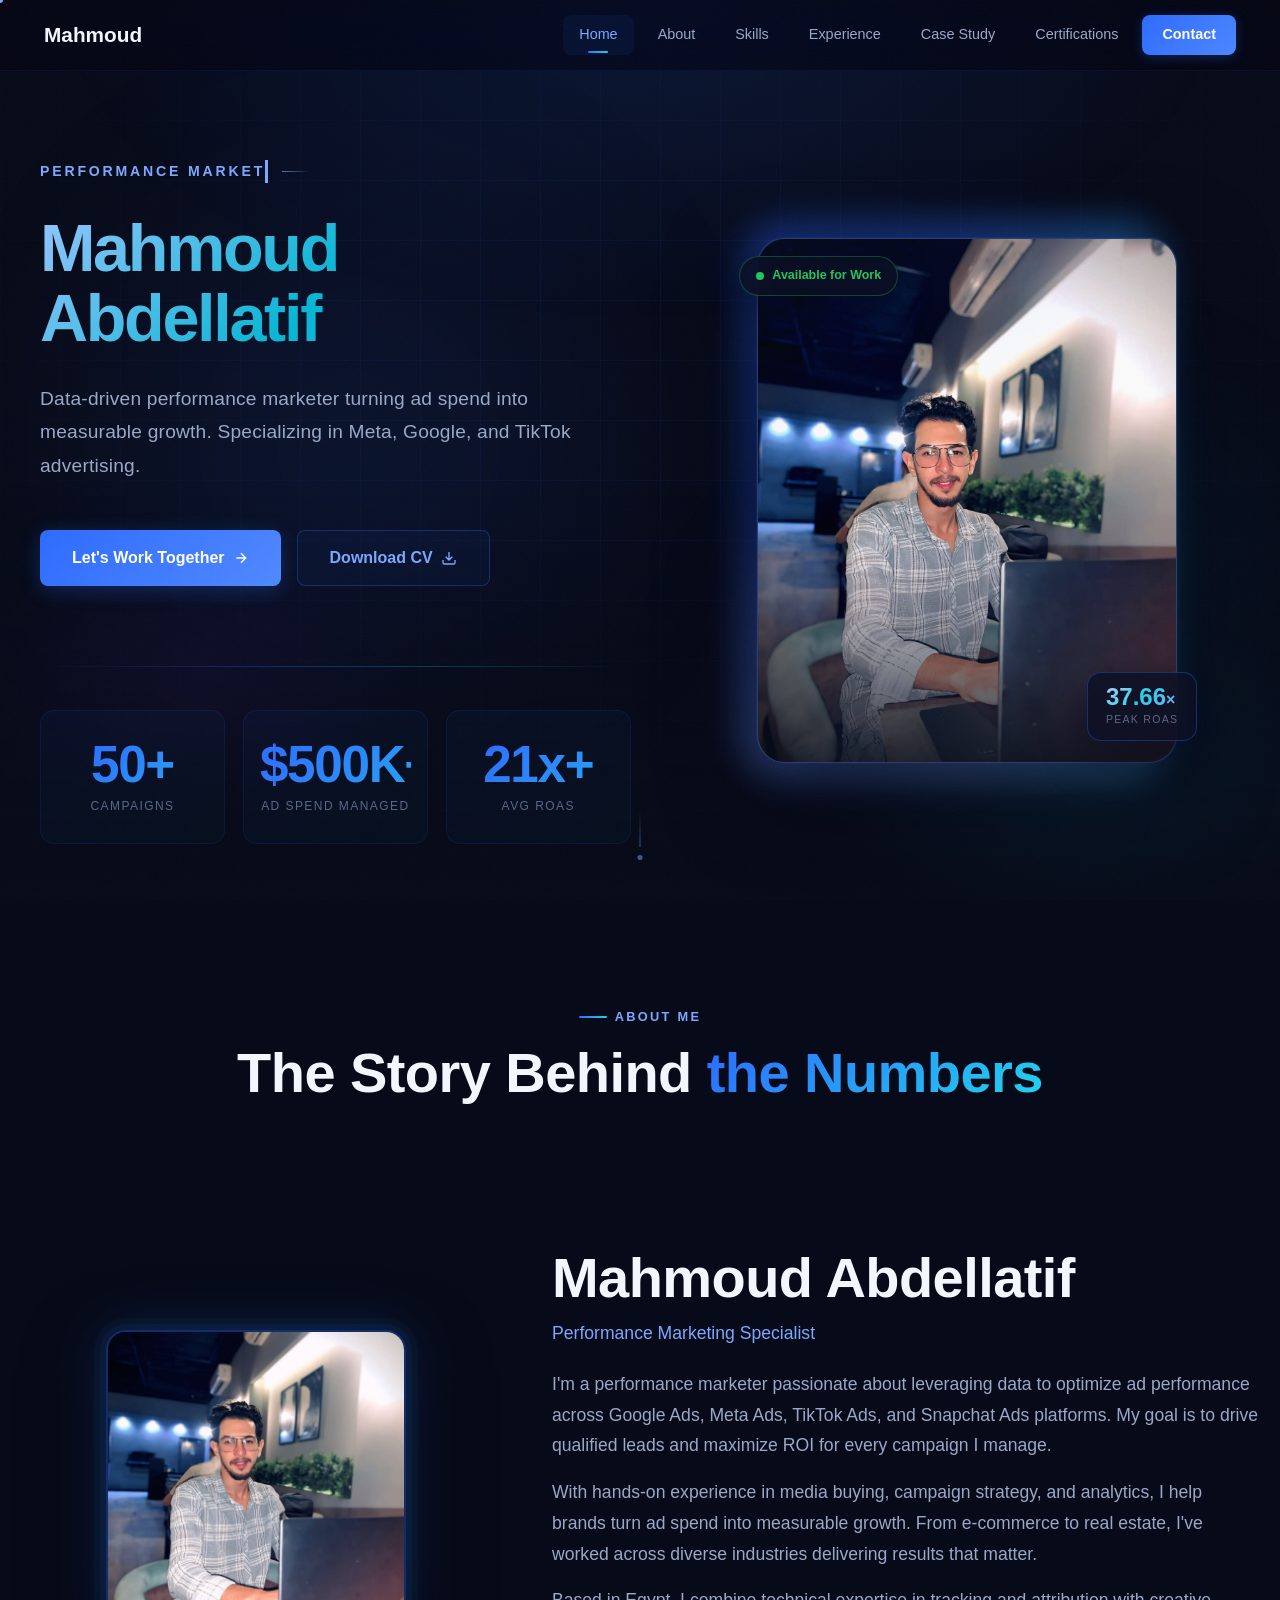
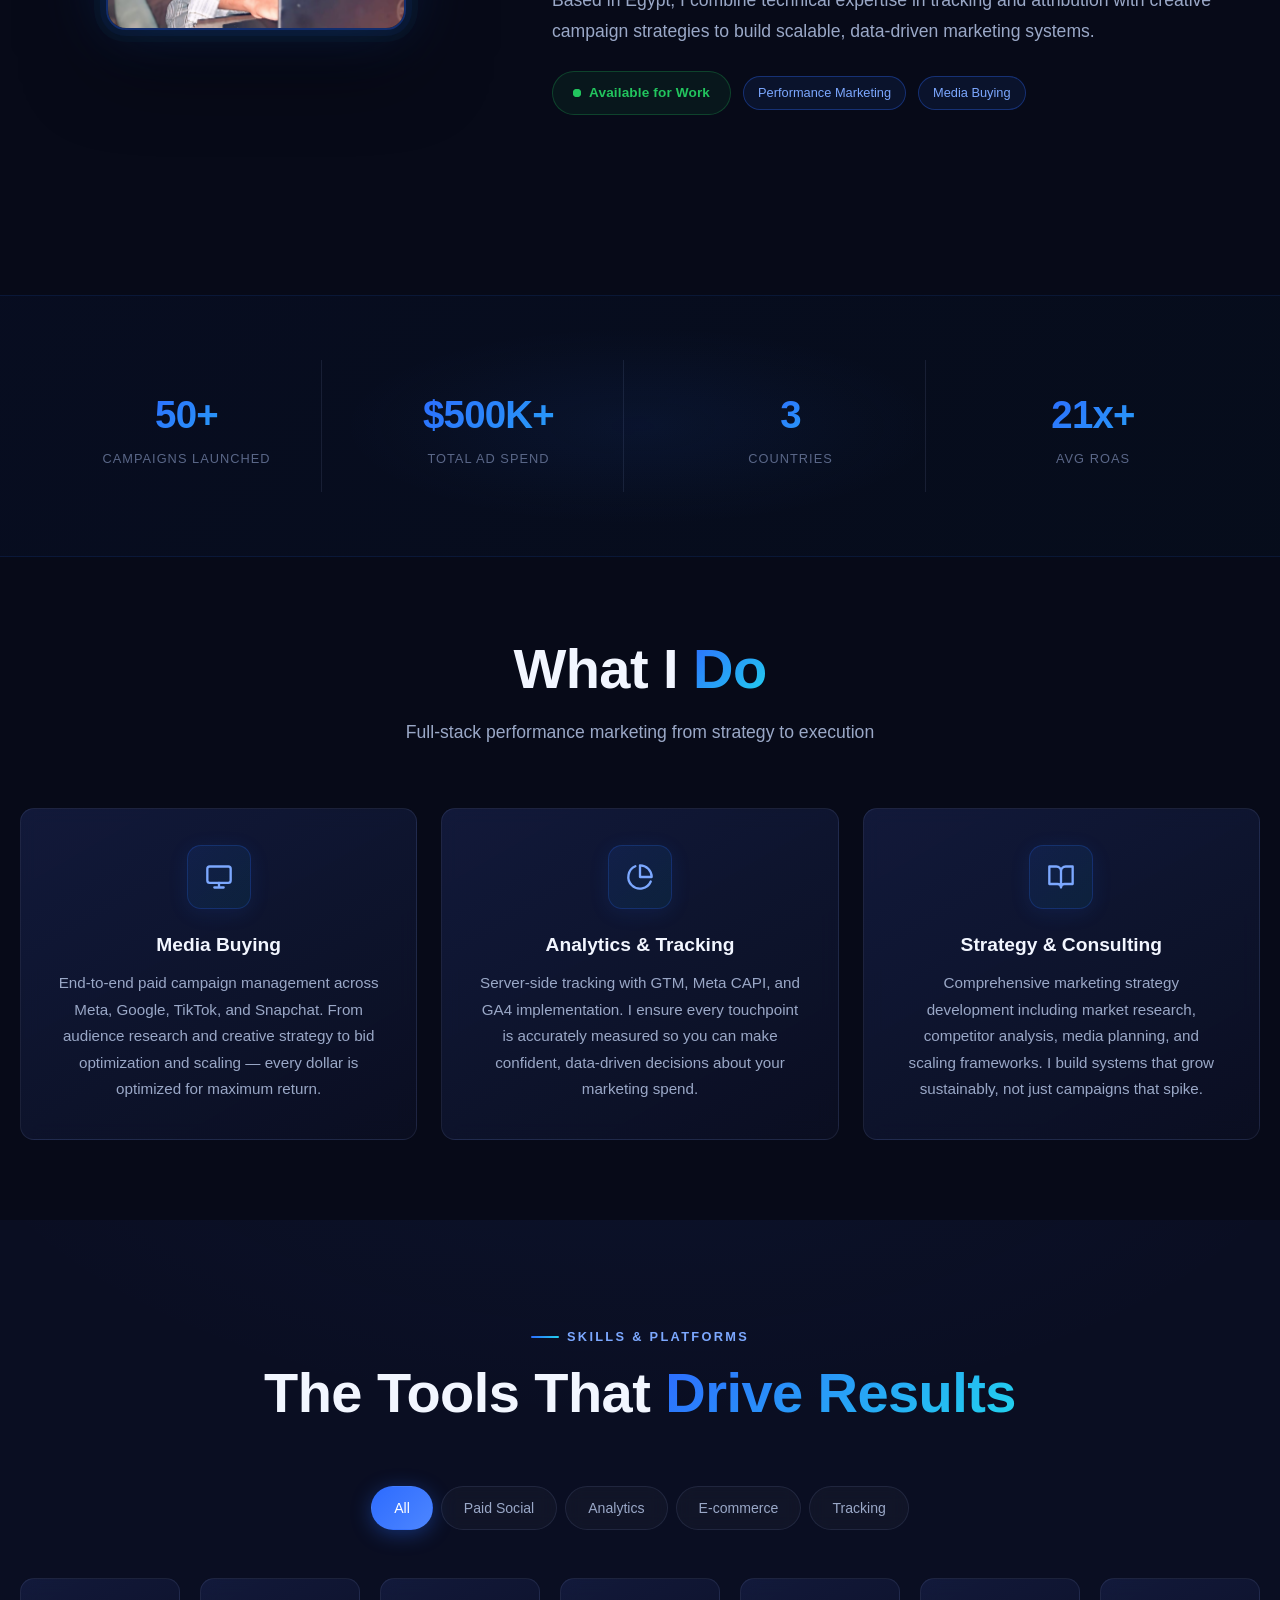
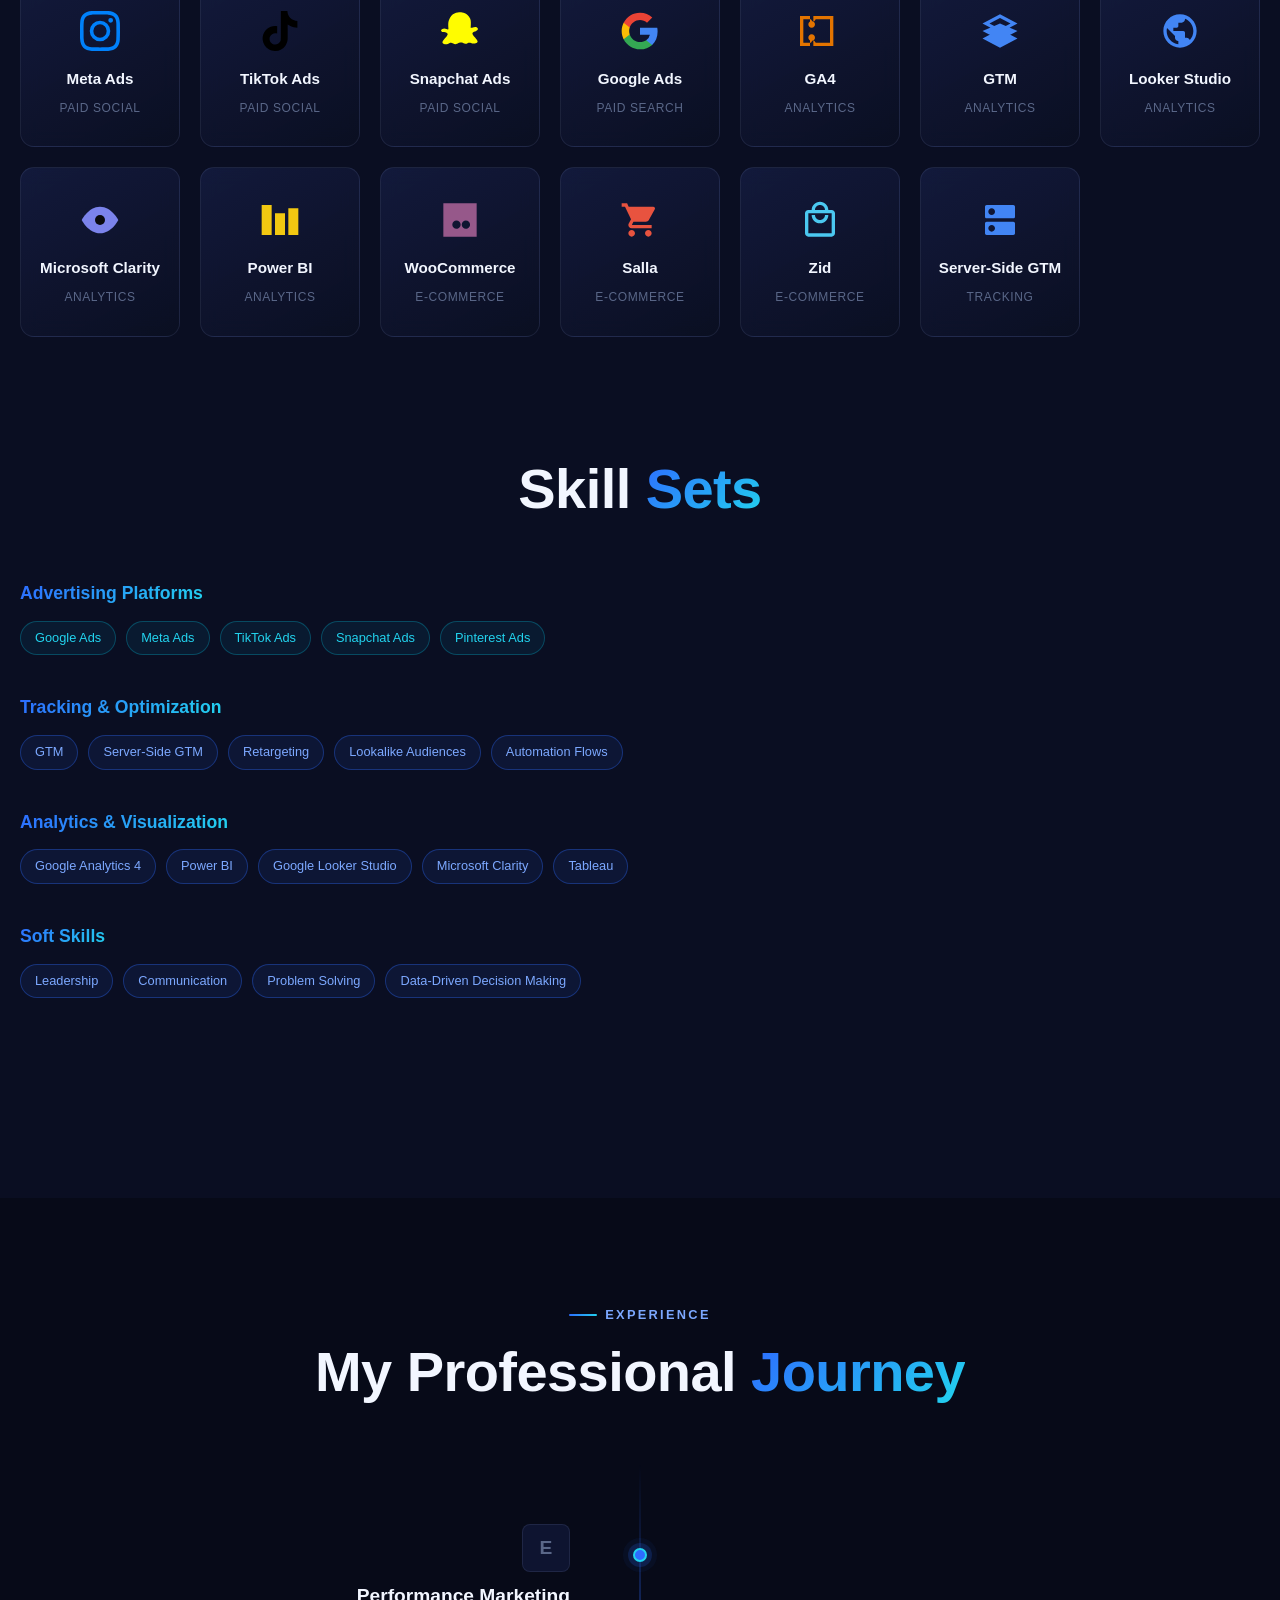
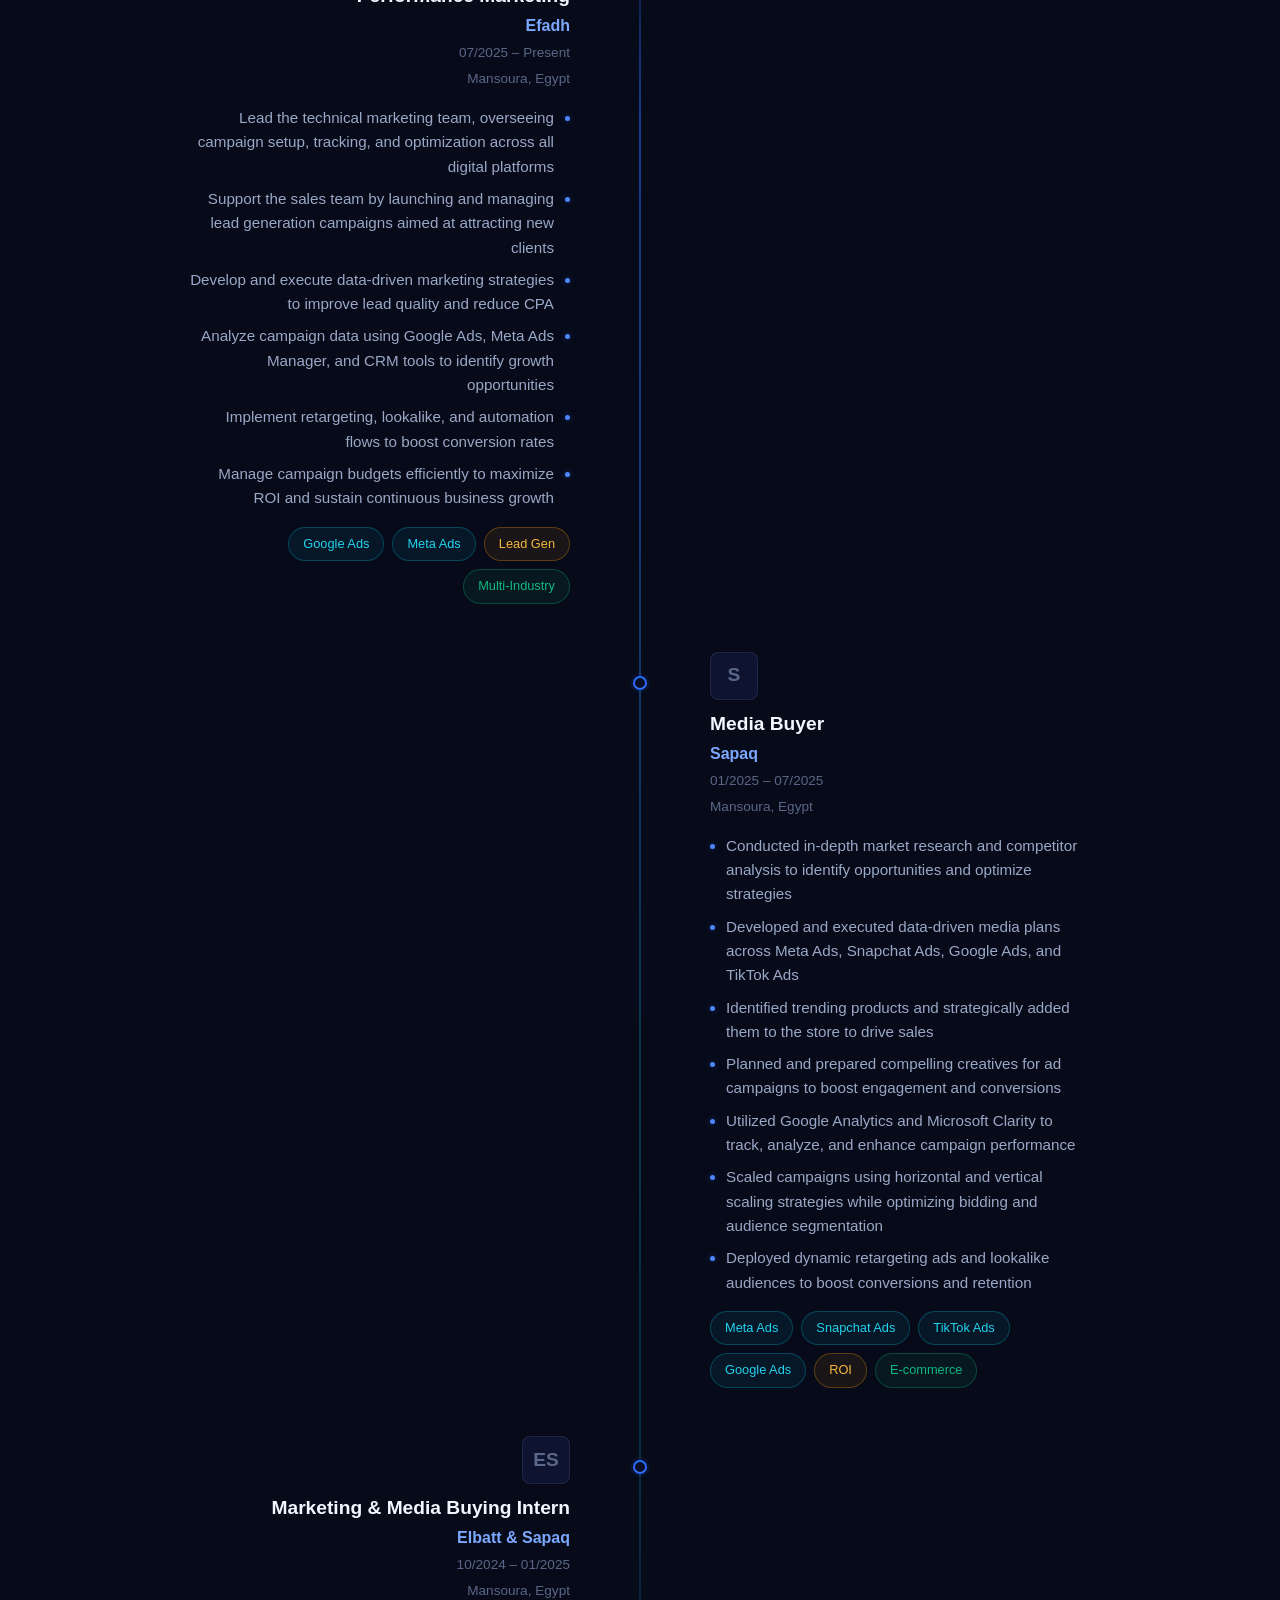
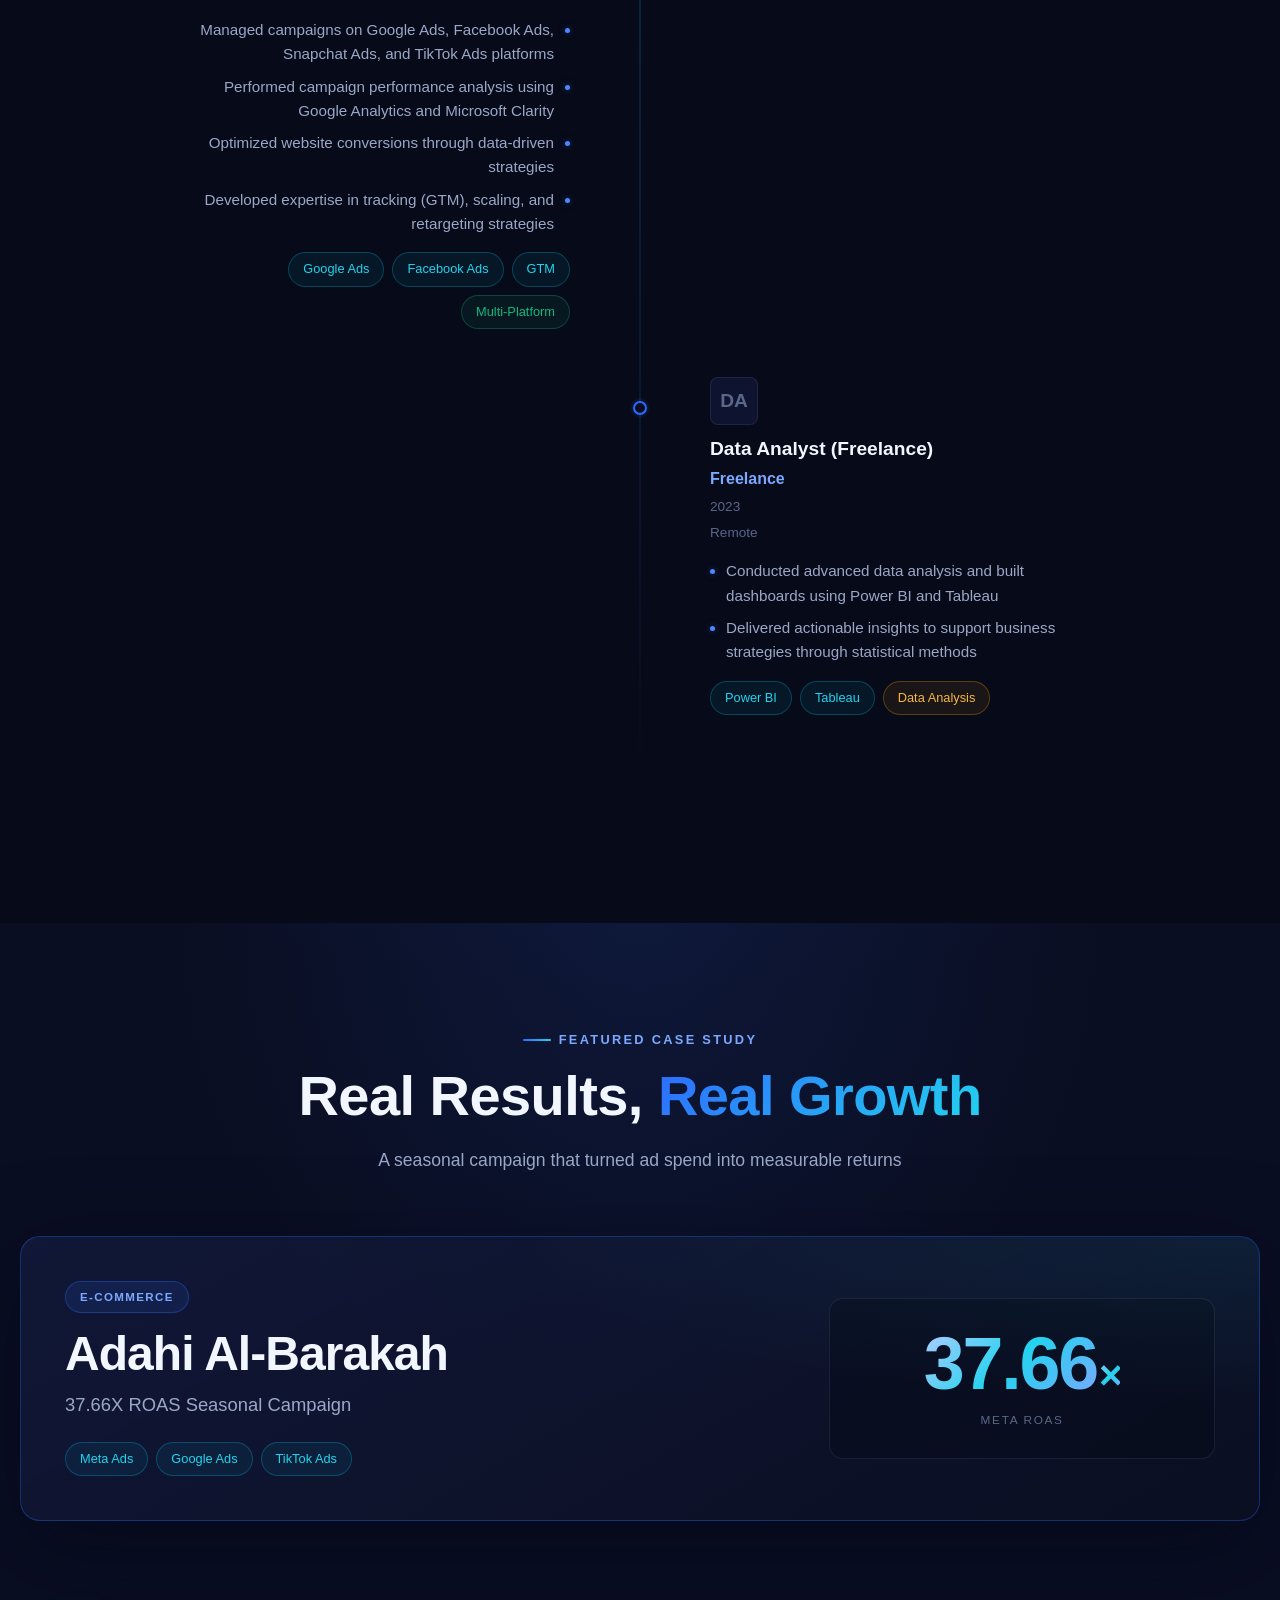
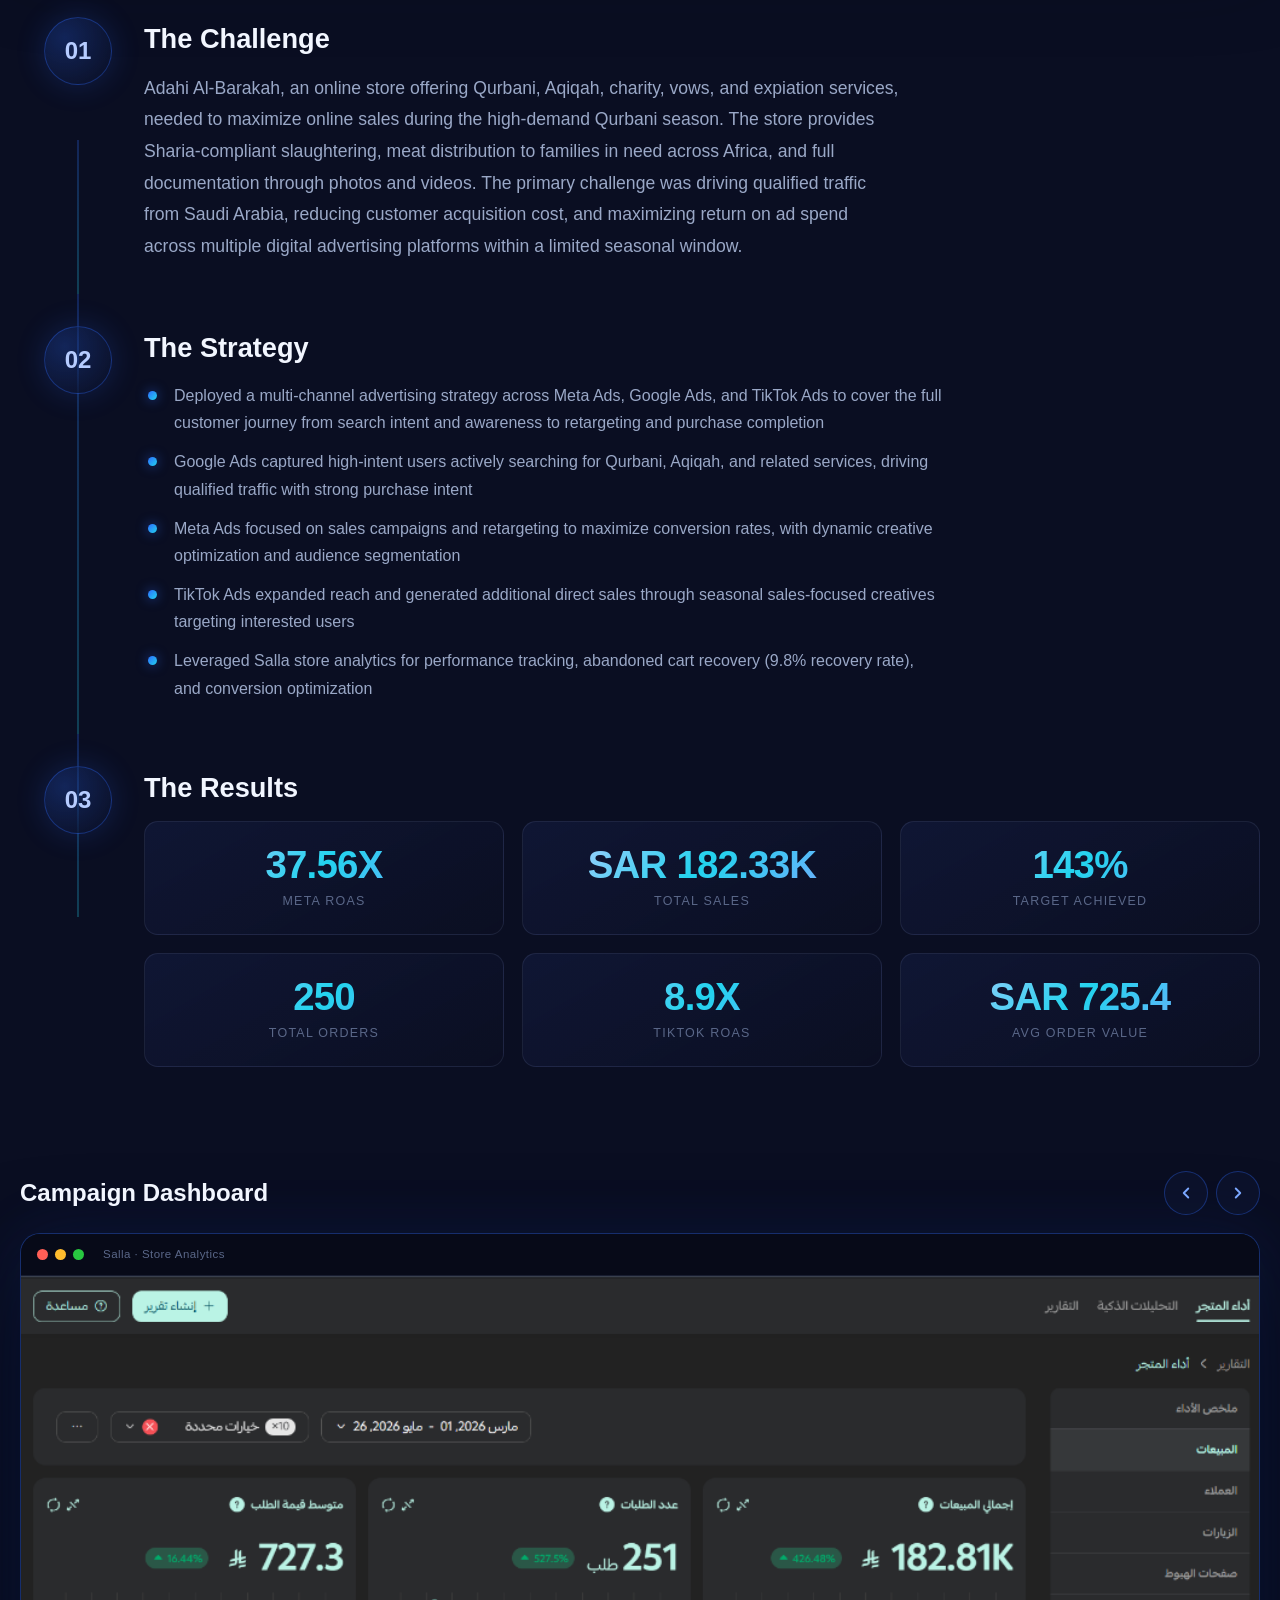
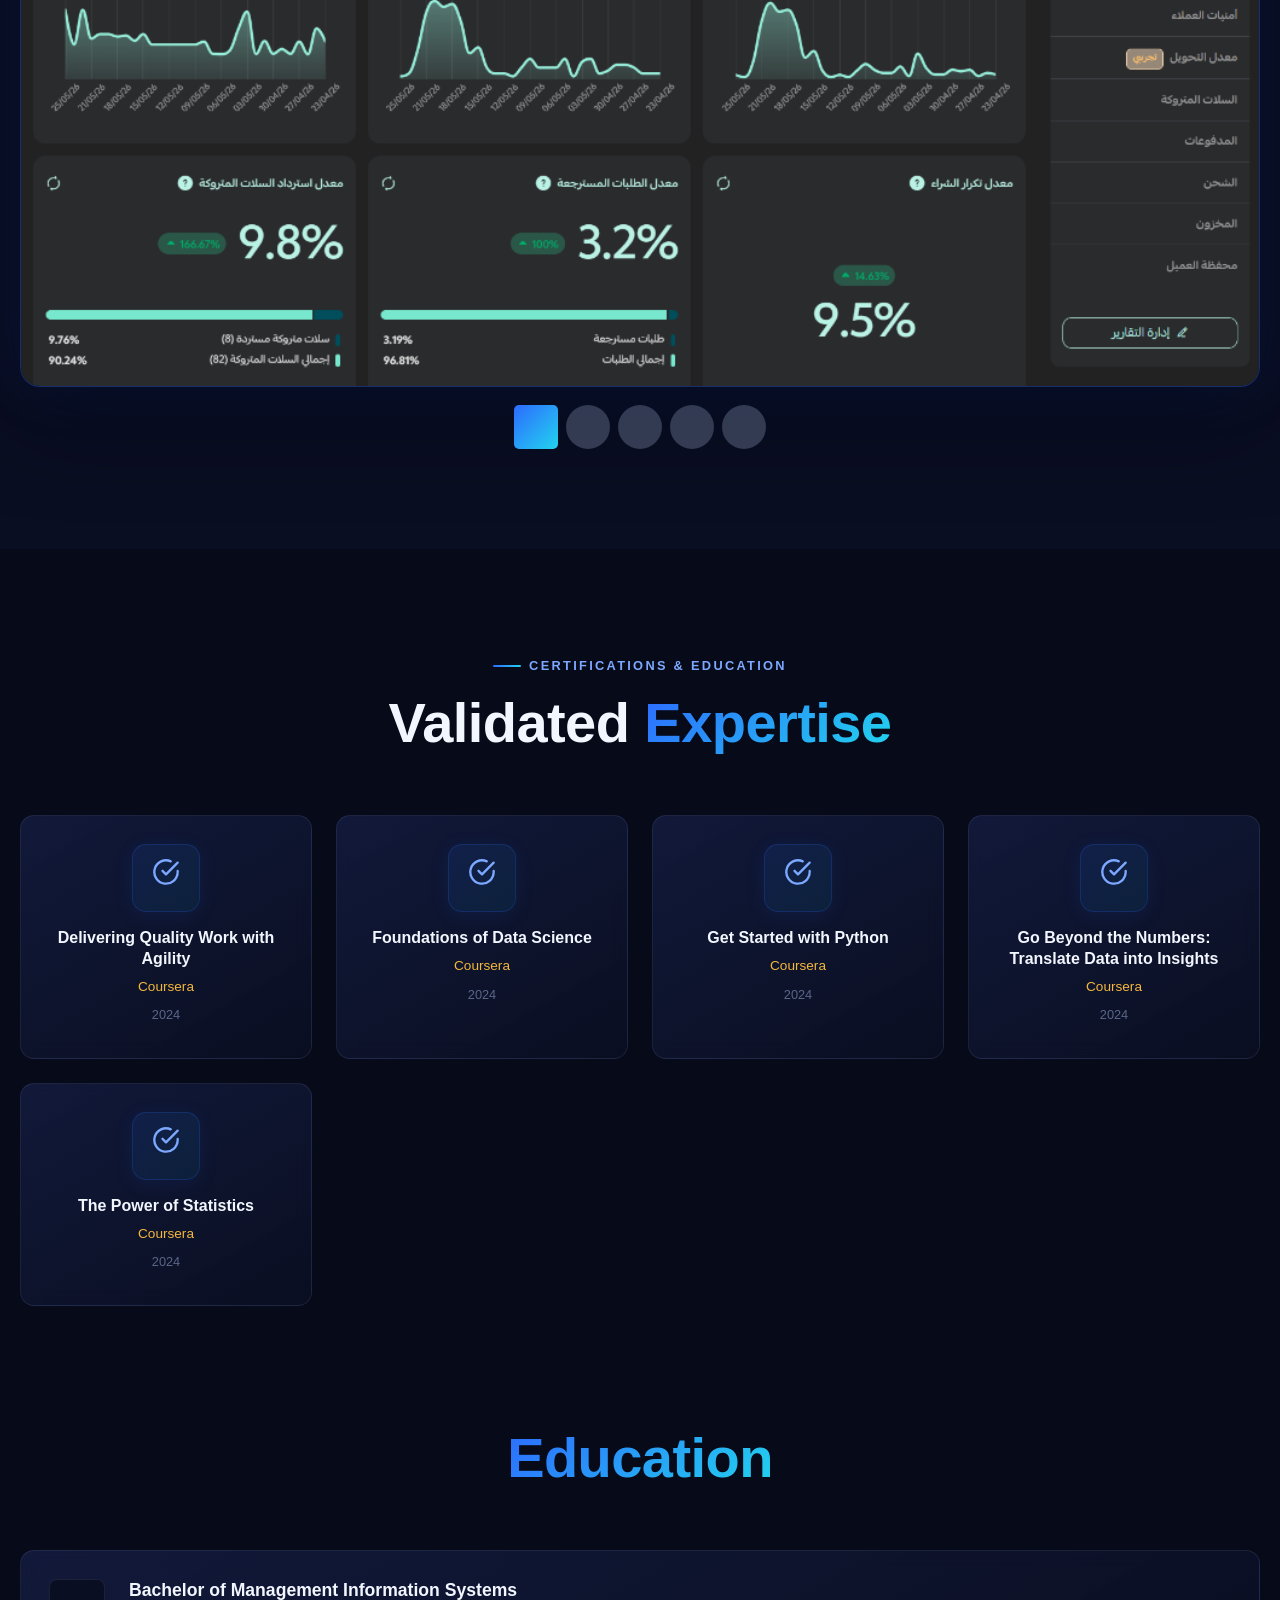
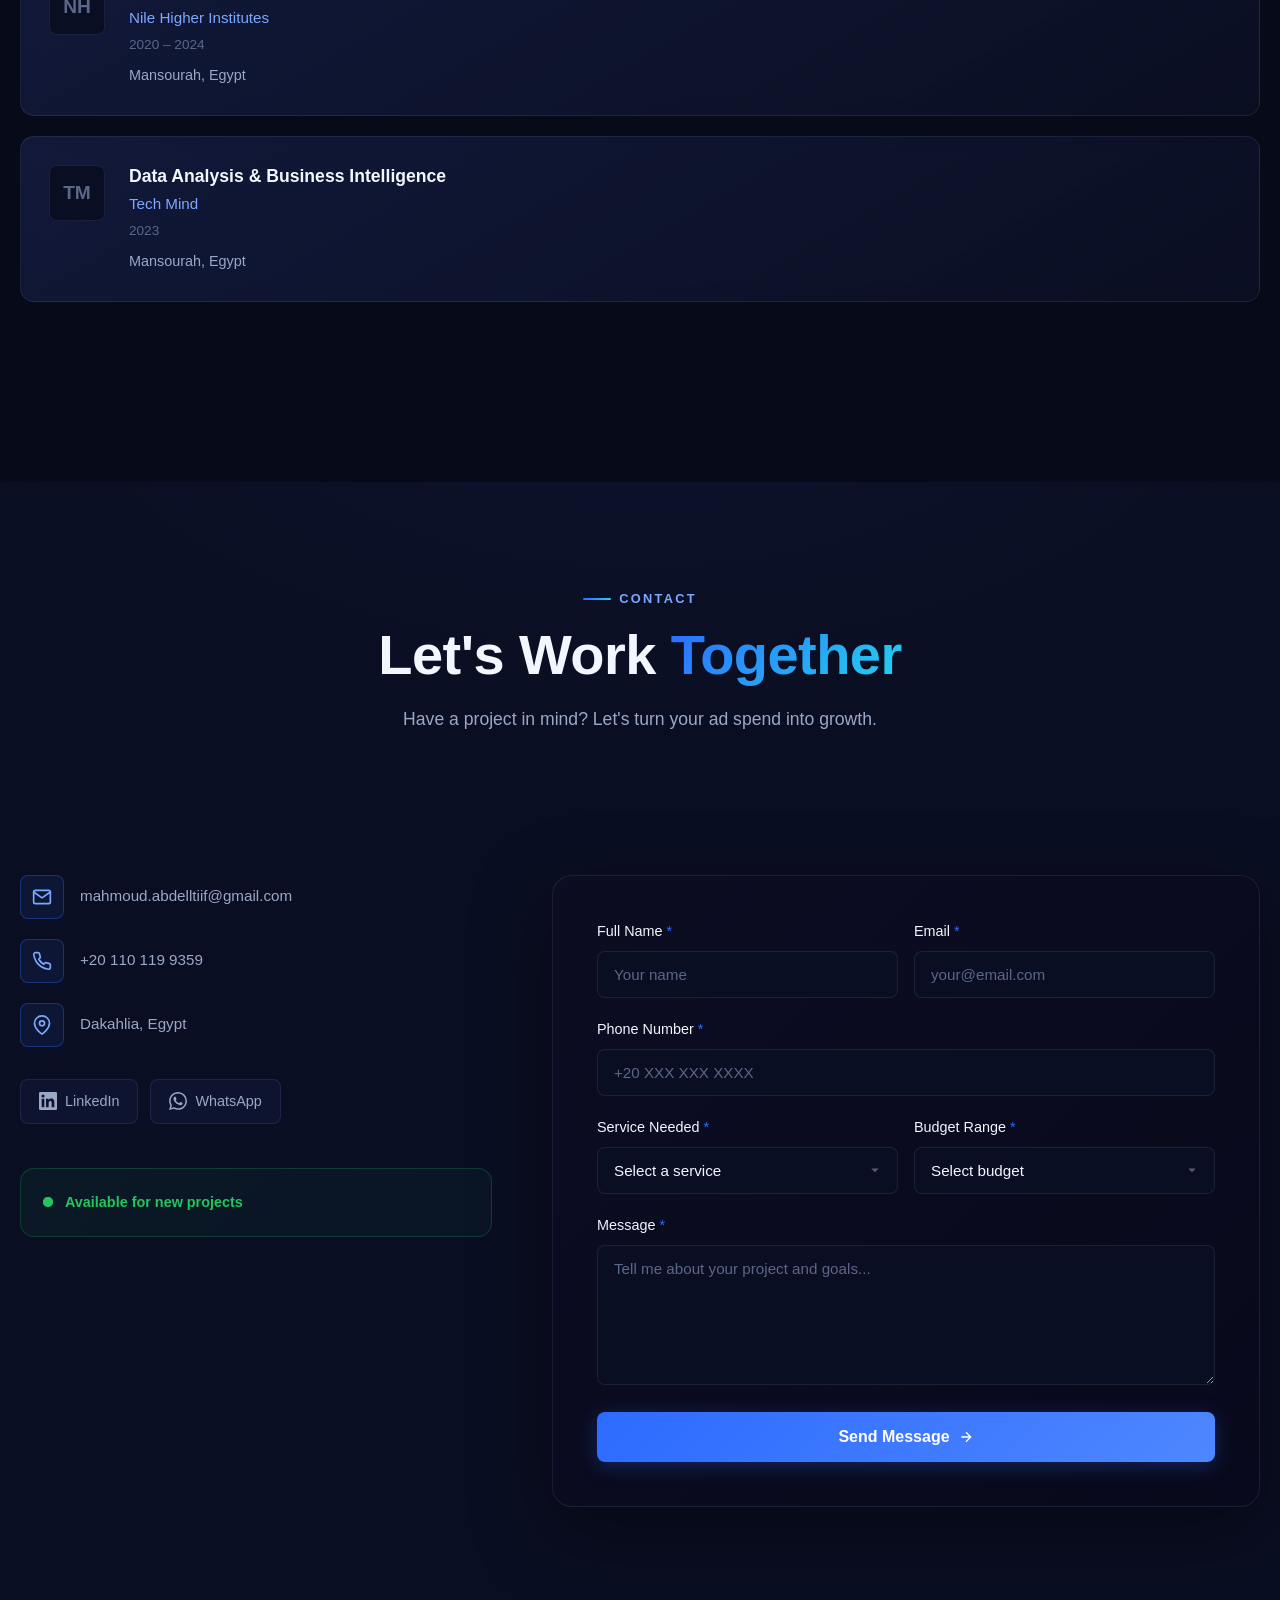
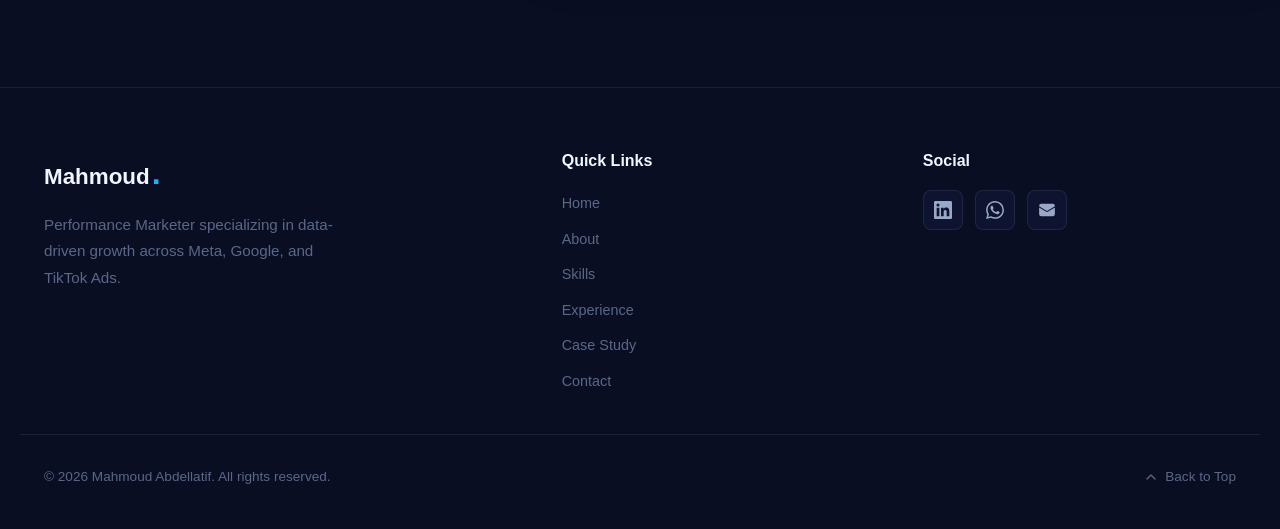
==== commit 325a17c7: "Add cinematic case study, refine theme, feature photo in hero Theme — refined "deep azure" palette: " ====
--- a/index.html
+++ b/index.html
@@ -20,6 +20,7 @@
   <link rel="stylesheet" href="assets/css/about.css">
   <link rel="stylesheet" href="assets/css/skills.css">
   <link rel="stylesheet" href="assets/css/experience.css">
+  <link rel="stylesheet" href="assets/css/cs-showcase.css">
   <link rel="stylesheet" href="assets/css/certifications.css">
   <link rel="stylesheet" href="assets/css/contact.css">
 
@@ -40,46 +41,65 @@
     </div>
 
     <div class="hero-content" data-tilt-scene>
-      <!-- Typed Roles -->
-      <div class="hero-roles reveal">
-        <span class="typing-text" id="typingText"></span>
-      </div>
-
-      <!-- Name with letter stagger -->
-      <h1 class="hero-name" id="heroName">
-        <!-- Letters injected by JS -->
-      </h1>
-
-      <!-- Tagline -->
-      <p class="hero-tagline reveal">
-        Data-driven performance marketer turning ad spend into measurable growth. Specializing in Meta, Google, and TikTok advertising.
-      </p>
-
-      <!-- CTAs -->
-      <div class="hero-ctas reveal">
-        <a href="#contact" class="btn-primary" data-gtm-event="hero_cta_click" data-gtm-label="Let's Work Together">
-          Let's Work Together
-          <svg width="16" height="16" viewBox="0 0 24 24" fill="none" stroke="currentColor" stroke-width="2"><path d="M5 12h14M12 5l7 7-7 7"/></svg>
-        </a>
-        <a href="assets/docs/Mahmoud_Abdellatif_CV.pdf" class="btn-outline" download data-gtm-event="cv_download" data-gtm-label="Download CV">
-          Download CV
-          <svg width="16" height="16" viewBox="0 0 24 24" fill="none" stroke="currentColor" stroke-width="2"><path d="M21 15v4a2 2 0 01-2 2H5a2 2 0 01-2-2v-4M7 10l5 5 5-5M12 15V3"/></svg>
-        </a>
-      </div>
-
-      <!-- Stats Strip -->
-      <div class="hero-stats reveal" data-gtm-event="hero_stats_view">
-        <div class="hero-stat">
-          <div class="stat-number"><span data-counter data-target="50" data-suffix="+">0+</span></div>
-          <div class="stat-label">Campaigns</div>
-        </div>
-        <div class="hero-stat">
-          <div class="stat-number"><span data-counter data-target="500" data-prefix="$" data-suffix="K+">$0K+</span></div>
-          <div class="stat-label">Ad Spend Managed</div>
-        </div>
-        <div class="hero-stat">
-          <div class="stat-number"><span data-counter data-target="21" data-suffix="x+">0x+</span></div>
-          <div class="stat-label">Avg ROAS</div>
+      <div class="hero-text">
+        <!-- Typed Roles -->
+        <div class="hero-roles reveal">
+          <span class="typing-text" id="typingText"></span>
+        </div>
+
+        <!-- Name with letter stagger -->
+        <h1 class="hero-name" id="heroName">
+          <!-- Letters injected by JS -->
+        </h1>
+
+        <!-- Tagline -->
+        <p class="hero-tagline reveal">
+          Data-driven performance marketer turning ad spend into measurable growth. Specializing in Meta, Google, and TikTok advertising.
+        </p>
+
+        <!-- CTAs -->
+        <div class="hero-ctas reveal">
+          <a href="#contact" class="btn-primary" data-gtm-event="hero_cta_click" data-gtm-label="Let's Work Together">
+            Let's Work Together
+            <svg width="16" height="16" viewBox="0 0 24 24" fill="none" stroke="currentColor" stroke-width="2"><path d="M5 12h14M12 5l7 7-7 7"/></svg>
+          </a>
+          <a href="assets/docs/Mahmoud_Abdellatif_CV.pdf" class="btn-outline" download data-gtm-event="cv_download" data-gtm-label="Download CV">
+            Download CV
+            <svg width="16" height="16" viewBox="0 0 24 24" fill="none" stroke="currentColor" stroke-width="2"><path d="M21 15v4a2 2 0 01-2 2H5a2 2 0 01-2-2v-4M7 10l5 5 5-5M12 15V3"/></svg>
+          </a>
+        </div>
+
+        <!-- Stats Strip -->
+        <div class="hero-stats reveal" data-gtm-event="hero_stats_view">
+          <div class="hero-stat">
+            <div class="stat-number"><span data-counter data-target="50" data-suffix="+">0+</span></div>
+            <div class="stat-label">Campaigns</div>
+          </div>
+          <div class="hero-stat">
+            <div class="stat-number"><span data-counter data-target="500" data-prefix="$" data-suffix="K+">$0K+</span></div>
+            <div class="stat-label">Ad Spend Managed</div>
+          </div>
+          <div class="hero-stat">
+            <div class="stat-number"><span data-counter data-target="21" data-suffix="x+">0x+</span></div>
+            <div class="stat-label">Avg ROAS</div>
+          </div>
+        </div>
+      </div>
+
+      <!-- Portrait -->
+      <div class="hero-portrait reveal-right">
+        <div class="hero-portrait-ring"></div>
+        <div class="hero-portrait-frame">
+          <img src="assets/images/profile/Mahmoud.jpeg" alt="Mahmoud Abdellatif — Performance Marketer" loading="eager" width="440" height="560">
+          <div class="hero-portrait-overlay"></div>
+        </div>
+        <div class="hero-portrait-badge">
+          <span class="badge-dot"></span>
+          Available for Work
+        </div>
+        <div class="hero-portrait-chip">
+          <strong>37.66<span class="chip-x">×</span></strong>
+          <span>Peak ROAS</span>
         </div>
       </div>
     </div>
@@ -484,6 +504,18 @@
             </div>
           </div>
         </div>
+      </div>
+    </section>
+
+    <!-- ===== CASE STUDY SECTION (cinematic, rendered by case-study.js) ===== -->
+    <section class="section-anchor" id="case-study">
+      <div class="container section">
+        <div class="section-title reveal">
+          <span class="section-label">Featured Case Study</span>
+          <h2>Real Results, <span class="title-accent">Real Growth</span></h2>
+          <p>A seasonal campaign that turned ad spend into measurable returns</p>
+        </div>
+        <div id="caseStudyShowcase"></div>
       </div>
     </section>
 
@@ -710,6 +742,8 @@
   <script src="assets/js/counter.js"></script>
   <script src="assets/js/filter.js"></script>
   <script src="assets/js/form.js"></script>
+  <script src="data/case-studies.js"></script>
+  <script src="assets/js/case-study.js"></script>
   <script src="assets/js/effects.js"></script>
 
   <!-- Hero-specific: Letter stagger + typing effect + timeline reveal -->
--- a/assets/css/main.css
+++ b/assets/css/main.css
@@ -4,49 +4,54 @@
    ============================================================ */
 
 /* ── CSS Variables / Design System ── */
+/* Refined "deep azure" theme — premium navy-ink backgrounds, vivid royal blue,
+   cleaner gradients and softer, blue-tinted depth. */
 :root {
-  /* Backgrounds */
-  --bg-primary:    #06060F;
-  --bg-secondary:  #09091C;
-  --bg-card:       #0D0D22;
-  --bg-elevated:   #13133A;
-  --bg-glass:      rgba(13, 13, 34, 0.75);
-  --bg-modal:      #0A0A1F;
-
-  /* Blue Spectrum */
-  --blue-primary:  #2563EB;
-  --blue-mid:      #3B82F6;
-  --blue-light:    #60A5FA;
-  --blue-bright:   #93C5FD;
-  --blue-glow:     rgba(37, 99, 235, 0.35);
-  --blue-subtle:   rgba(37, 99, 235, 0.08);
-
-  /* Text */
-  --text-primary:   #F1F5F9;
-  --text-secondary: #94A3B8;
-  --text-muted:     #475569;
+  /* Backgrounds — deep navy-ink with a subtle blue undertone for depth */
+  --bg-primary:    #070A18;
+  --bg-secondary:  #0A0E22;
+  --bg-card:       #0E1430;
+  --bg-elevated:   #151C42;
+  --bg-glass:      rgba(14, 20, 48, 0.72);
+  --bg-modal:      #090C1C;
+
+  /* Blue Spectrum — vivid royal/azure */
+  --blue-deep:     #1D4ED8;
+  --blue-primary:  #2D6BFF;
+  --blue-mid:      #4D86FF;
+  --blue-light:    #7CA8FF;
+  --blue-bright:   #B6CCFF;
+  --blue-glow:     rgba(45, 107, 255, 0.38);
+  --blue-subtle:   rgba(45, 107, 255, 0.09);
+
+  /* Text — slightly cooler, higher contrast */
+  --text-primary:   #F2F6FF;
+  --text-secondary: #9AA8C7;
+  --text-muted:     #5A6788;
 
   /* Accents */
-  --accent-cyan:    #06B6D4;
-  --accent-violet:  #7C3AED;
-  --accent-gold:    #F59E0B;
+  --accent-cyan:    #22D3EE;
+  --accent-violet:  #8B5CF6;
+  --accent-gold:    #F5B83D;
   --accent-emerald: #10B981;
   --accent-green:   #22C55E;
   --accent-rose:    #F43F5E;
 
   /* Borders */
-  --border:         rgba(255, 255, 255, 0.07);
-  --border-blue:    rgba(37, 99, 235, 0.3);
+  --border:         rgba(173, 196, 255, 0.10);
+  --border-blue:    rgba(45, 107, 255, 0.34);
 
   /* Gradients */
-  --gradient-primary: linear-gradient(135deg, #2563EB 0%, #06B6D4 100%);
-  --gradient-text:    linear-gradient(135deg, #93C5FD 0%, #06B6D4 50%, #60A5FA 100%);
-
-  /* Shadows */
-  --shadow-sm:   0 2px 8px rgba(0, 0, 0, 0.3);
-  --shadow-md:   0 8px 32px rgba(0, 0, 0, 0.4);
-  --shadow-lg:   0 24px 80px rgba(0, 0, 0, 0.5);
-  --shadow-blue: 0 8px 40px rgba(37, 99, 235, 0.25);
+  --gradient-primary: linear-gradient(135deg, #2D6BFF 0%, #22D3EE 100%);
+  --gradient-royal:   linear-gradient(135deg, #1D4ED8 0%, #2D6BFF 45%, #22D3EE 100%);
+  --gradient-text:    linear-gradient(135deg, #B6CCFF 0%, #22D3EE 50%, #7CA8FF 100%);
+
+  /* Shadows — softer, blue-tinted, layered */
+  --shadow-sm:   0 2px 10px rgba(0, 0, 0, 0.35);
+  --shadow-md:   0 10px 36px rgba(0, 0, 0, 0.45);
+  --shadow-lg:   0 28px 90px rgba(2, 6, 23, 0.6);
+  --shadow-blue: 0 12px 48px rgba(45, 107, 255, 0.28);
+  --shadow-glow: 0 0 64px rgba(45, 107, 255, 0.22);
 
   /* Spacing (fluid) */
   --section-padding:   clamp(60px, 10vw, 100px) 0;
@@ -225,11 +230,11 @@
 
 /* ── Component: Card ── */
 .card {
-  background: linear-gradient(135deg, rgba(13, 13, 34, 0.92) 0%, rgba(9, 9, 28, 0.88) 100%);
+  background: linear-gradient(150deg, rgba(20, 28, 64, 0.85) 0%, rgba(11, 15, 34, 0.92) 100%);
   border: 1px solid var(--border);
   border-radius: var(--radius-md);
-  backdrop-filter: blur(8px);
-  -webkit-backdrop-filter: blur(8px);
+  backdrop-filter: blur(10px);
+  -webkit-backdrop-filter: blur(10px);
   transition: transform var(--transition-slow), box-shadow var(--transition-slow), border-color var(--transition-base);
   position: relative;
   overflow: hidden;
@@ -240,7 +245,7 @@
   position: absolute;
   inset: 0;
   border-radius: inherit;
-  background: radial-gradient(600px circle at var(--mouse-x, 50%) var(--mouse-y, 50%), rgba(37, 99, 235, 0.07), transparent 40%);
+  background: radial-gradient(600px circle at var(--mouse-x, 50%) var(--mouse-y, 50%), rgba(45, 107, 255, 0.10), transparent 42%);
   opacity: 0;
   transition: opacity var(--transition-base);
   pointer-events: none;
@@ -254,8 +259,8 @@
 
 .card:hover {
   transform: translateY(-8px);
-  box-shadow: 0 32px 80px rgba(0, 0, 0, 0.5), 0 0 40px rgba(37, 99, 235, 0.12);
-  border-color: rgba(37, 99, 235, 0.35);
+  box-shadow: var(--shadow-lg), 0 0 48px rgba(45, 107, 255, 0.16);
+  border-color: rgba(45, 107, 255, 0.38);
 }
 
 .card:hover::before {
--- a/assets/css/home.css
+++ b/assets/css/home.css
@@ -76,13 +76,169 @@
   animation: orbFloat2 28s ease-in-out infinite reverse;
 }
 
-/* ── Hero Content ── */
+/* ── Hero Content — Split Layout (text + portrait) ── */
 .hero-content {
   position: relative;
   z-index: 1;
-  text-align: center;
-  max-width: 920px;
   width: 100%;
+  max-width: 1200px;
+  display: grid;
+  grid-template-columns: minmax(0, 1.04fr) minmax(0, 0.96fr);
+  align-items: center;
+  gap: clamp(28px, 5vw, 70px);
+  text-align: left;
+}
+
+.hero-text {
+  position: relative;
+  transform-style: preserve-3d;
+}
+
+/* Left-align the text-column children (override centered defaults) */
+.hero-text .hero-roles { justify-content: flex-start; }
+.hero-text .hero-tagline { margin-left: 0; margin-right: 0; max-width: 560px; }
+.hero-text .hero-ctas { justify-content: flex-start; }
+.hero-text .hero-stats { margin-left: 0; margin-right: 0; max-width: 100%; }
+.hero-text .hero-roles::before { display: none; }
+
+/* ── Hero Portrait ── */
+.hero-portrait {
+  position: relative;
+  justify-self: center;
+  width: min(100%, 420px);
+  aspect-ratio: 4 / 5;
+  transform: translateZ(60px);
+}
+
+.hero-portrait-frame {
+  position: absolute;
+  inset: 0;
+  border-radius: var(--radius-xl);
+  overflow: hidden;
+  border: 1px solid rgba(124, 168, 255, 0.28);
+  box-shadow:
+    0 30px 90px rgba(2, 6, 23, 0.65),
+    0 0 0 1px rgba(45, 107, 255, 0.12),
+    inset 0 0 60px rgba(45, 107, 255, 0.08);
+  background: var(--bg-card);
+  animation: portraitFloat 8s ease-in-out infinite;
+}
+
+.hero-portrait-frame img {
+  width: 100%;
+  height: 100%;
+  object-fit: cover;
+  object-position: 50% 30%;
+  filter: contrast(1.05) saturate(1.05) brightness(0.98);
+}
+
+/* Theme-matched gradient overlay so the warm photo blends into the blue scene */
+.hero-portrait-overlay {
+  position: absolute;
+  inset: 0;
+  background:
+    linear-gradient(160deg, rgba(45, 107, 255, 0.10) 0%, transparent 35%),
+    linear-gradient(0deg, rgba(7, 10, 24, 0.85) 0%, rgba(7, 10, 24, 0.10) 38%, transparent 60%),
+    radial-gradient(120% 80% at 50% 110%, rgba(34, 211, 238, 0.14) 0%, transparent 55%);
+  pointer-events: none;
+  mix-blend-mode: normal;
+}
+
+/* Animated gradient ring behind the frame */
+.hero-portrait-ring {
+  position: absolute;
+  inset: -14px;
+  border-radius: calc(var(--radius-xl) + 14px);
+  background: conic-gradient(from 0deg, #2D6BFF, #22D3EE, #7CA8FF, #1D4ED8, #2D6BFF);
+  filter: blur(18px);
+  opacity: 0.5;
+  z-index: -1;
+  animation: portraitSpin 14s linear infinite;
+}
+
+@keyframes portraitSpin {
+  to { transform: rotate(360deg); }
+}
+
+@keyframes portraitFloat {
+  0%, 100% { transform: translateY(0); }
+  50%      { transform: translateY(-12px); }
+}
+
+/* Floating availability badge */
+.hero-portrait-badge {
+  position: absolute;
+  top: 18px;
+  left: -18px;
+  display: inline-flex;
+  align-items: center;
+  gap: 8px;
+  padding: 9px 16px;
+  background: rgba(10, 14, 34, 0.82);
+  backdrop-filter: blur(12px);
+  -webkit-backdrop-filter: blur(12px);
+  border: 1px solid rgba(34, 197, 94, 0.3);
+  border-radius: var(--radius-full);
+  font-size: 0.78rem;
+  font-weight: 600;
+  color: var(--accent-green);
+  box-shadow: 0 12px 32px rgba(2, 6, 23, 0.5);
+  transform: translateZ(90px);
+  animation: floatChip 6s ease-in-out infinite;
+}
+
+.hero-portrait-badge .badge-dot {
+  width: 8px;
+  height: 8px;
+  border-radius: 50%;
+  background: var(--accent-green);
+  box-shadow: 0 0 0 0 rgba(34, 197, 94, 0.6);
+  animation: availabilityPing 1.8s ease-out infinite;
+}
+
+/* Floating ROAS chip */
+.hero-portrait-chip {
+  position: absolute;
+  bottom: 22px;
+  right: -20px;
+  display: flex;
+  flex-direction: column;
+  align-items: flex-start;
+  gap: 2px;
+  padding: 12px 18px;
+  background: rgba(10, 14, 34, 0.82);
+  backdrop-filter: blur(12px);
+  -webkit-backdrop-filter: blur(12px);
+  border: 1px solid var(--border-blue);
+  border-radius: var(--radius-md);
+  box-shadow: 0 16px 40px rgba(2, 6, 23, 0.55);
+  transform: translateZ(110px);
+  animation: floatChip 7s ease-in-out infinite reverse;
+}
+
+.hero-portrait-chip strong {
+  font-family: 'Syne', sans-serif;
+  font-size: 1.5rem;
+  font-weight: 800;
+  line-height: 1;
+  background: var(--gradient-text);
+  -webkit-background-clip: text;
+  -webkit-text-fill-color: transparent;
+  background-clip: text;
+}
+
+.hero-portrait-chip .chip-x { font-size: 1rem; }
+
+.hero-portrait-chip span {
+  font-size: 0.66rem;
+  text-transform: uppercase;
+  letter-spacing: 0.12em;
+  color: var(--text-muted);
+}
+
+@keyframes floatChip {
+  0%, 100% { transform: translateZ(90px) translateY(0); }
+  50%      { transform: translateZ(90px) translateY(-9px); }
 }
 
 /* ── Hero Roles (Typing Eyebrow) ── */
@@ -299,7 +455,39 @@
   50%       { opacity: 0.8; transform: translateX(-50%) translateY(8px); }
 }
 
+/* Name sized down for the two-column hero */
+.hero-text .hero-name {
+  font-size: clamp(2.6rem, 5.2vw, 4.8rem);
+}
+
 /* ─────────── RESPONSIVE ─────────── */
+
+/* Tablet & below — stack the hero, portrait on top, re-center text */
+@media (max-width: 980px) {
+  .hero-content {
+    grid-template-columns: 1fr;
+    text-align: center;
+    gap: clamp(28px, 6vw, 44px);
+    max-width: 720px;
+  }
+
+  .hero-portrait {
+    order: -1;
+    width: min(68%, 300px);
+    margin: 0 auto;
+    transform: none;
+  }
+
+  .hero-text .hero-name { font-size: clamp(2.8rem, 9vw, 4.6rem); }
+  .hero-text .hero-roles { justify-content: center; }
+  .hero-text .hero-roles::before { display: block; }
+  .hero-text .hero-tagline { margin-left: auto; margin-right: auto; }
+  .hero-text .hero-ctas { justify-content: center; }
+  .hero-text .hero-stats { margin-left: auto; margin-right: auto; max-width: 720px; }
+
+  .hero-portrait-badge { left: 4px; top: 12px; }
+  .hero-portrait-chip { right: 4px; bottom: 14px; }
+}
 
 @media (max-width: 768px) {
   .hero-name {
--- a/assets/css/cs-showcase.css
+++ b/assets/css/cs-showcase.css
@@ -0,0 +1,422 @@
+/* ============================================================
+   CS-SHOWCASE.CSS — Cinematic Case Study Section (single-page)
+   Scroll-driven story: intro → challenge → strategy → results → gallery
+   ============================================================ */
+
+#case-study {
+  position: relative;
+  overflow: hidden;
+}
+
+/* soft spotlight behind the whole case study */
+#case-study::before {
+  content: '';
+  position: absolute;
+  top: 0; left: 50%;
+  width: 1100px; height: 600px;
+  transform: translateX(-50%);
+  background: radial-gradient(ellipse at top, rgba(45, 107, 255, 0.10) 0%, transparent 60%);
+  pointer-events: none;
+}
+
+.cs-showcase {
+  position: relative;
+  z-index: 1;
+}
+
+/* ── Intro band ── */
+.cs-hero {
+  display: grid;
+  grid-template-columns: 1.3fr 0.7fr;
+  align-items: center;
+  gap: clamp(24px, 4vw, 48px);
+  padding: clamp(28px, 4vw, 44px);
+  border-radius: var(--radius-lg);
+  background: linear-gradient(150deg, rgba(20, 28, 64, 0.7) 0%, rgba(11, 15, 34, 0.85) 100%);
+  border: 1px solid var(--border-blue);
+  box-shadow: var(--shadow-lg);
+  position: relative;
+  overflow: hidden;
+}
+
+.cs-hero::after {
+  content: '';
+  position: absolute;
+  inset: 0;
+  background: radial-gradient(120% 120% at 100% 0%, rgba(34, 211, 238, 0.08), transparent 50%);
+  pointer-events: none;
+}
+
+.cs-industry {
+  display: inline-flex;
+  align-items: center;
+  gap: 8px;
+  padding: 6px 14px;
+  border-radius: var(--radius-full);
+  background: rgba(45, 107, 255, 0.12);
+  border: 1px solid var(--border-blue);
+  color: var(--blue-light);
+  font-size: 0.72rem;
+  font-weight: 600;
+  letter-spacing: 0.12em;
+  text-transform: uppercase;
+  margin-bottom: 16px;
+}
+
+.cs-title {
+  font-family: 'Syne', sans-serif;
+  font-size: clamp(1.8rem, 4vw, 3rem);
+  font-weight: 800;
+  line-height: 1.05;
+  letter-spacing: -0.02em;
+  margin-bottom: 10px;
+}
+
+.cs-subtitle {
+  font-size: clamp(0.95rem, 1.8vw, 1.15rem);
+  color: var(--text-secondary);
+  margin-bottom: 20px;
+}
+
+.cs-platforms {
+  display: flex;
+  flex-wrap: wrap;
+  gap: 8px;
+}
+
+/* Big headline metric */
+.cs-hero-metric {
+  text-align: center;
+  padding: clamp(18px, 3vw, 28px);
+  border-radius: var(--radius-md);
+  background: rgba(7, 10, 24, 0.5);
+  border: 1px solid var(--border);
+}
+
+.cs-bigmetric {
+  font-family: 'Syne', sans-serif;
+  font-weight: 800;
+  font-size: clamp(2.8rem, 7vw, 4.6rem);
+  line-height: 1;
+  letter-spacing: -0.03em;
+  display: flex;
+  align-items: baseline;
+  justify-content: center;
+  gap: 2px;
+}
+
+.cs-bigmetric .cs-count,
+.cs-bigmetric i {
+  background: var(--gradient-text);
+  -webkit-background-clip: text;
+  -webkit-text-fill-color: transparent;
+  background-clip: text;
+  font-style: normal;
+}
+
+.cs-bigmetric i { font-size: 0.55em; }
+
+.cs-bigmetric-label {
+  margin-top: 10px;
+  font-size: 0.74rem;
+  text-transform: uppercase;
+  letter-spacing: 0.14em;
+  color: var(--text-muted);
+}
+
+/* ── Story spine ── */
+.cs-story {
+  position: relative;
+  margin-top: clamp(36px, 6vw, 64px);
+  padding-left: clamp(0px, 3vw, 24px);
+}
+
+.cs-step {
+  position: relative;
+  display: grid;
+  grid-template-columns: auto 1fr;
+  gap: clamp(16px, 3vw, 32px);
+  padding: clamp(20px, 3vw, 32px) 0;
+}
+
+/* vertical connecting line through the index badges */
+.cs-step::before {
+  content: '';
+  position: absolute;
+  left: calc(clamp(26px, 4vw, 34px) - 1px);
+  top: 0;
+  bottom: 0;
+  width: 2px;
+  background: linear-gradient(to bottom, var(--blue-primary), var(--accent-cyan));
+  opacity: 0.25;
+}
+
+.cs-step:first-child::before { top: 50%; }
+.cs-step:last-child::before  { bottom: 50%; }
+
+.cs-step-index {
+  position: relative;
+  z-index: 1;
+  width: clamp(52px, 8vw, 68px);
+  height: clamp(52px, 8vw, 68px);
+  flex-shrink: 0;
+  display: flex;
+  align-items: center;
+  justify-content: center;
+  font-family: 'Syne', sans-serif;
+  font-weight: 800;
+  font-size: clamp(1.1rem, 2.2vw, 1.5rem);
+  border-radius: 50%;
+  color: var(--blue-bright);
+  background: radial-gradient(circle at 30% 30%, rgba(45, 107, 255, 0.25), rgba(10, 14, 34, 0.9));
+  border: 1px solid var(--border-blue);
+  box-shadow: 0 0 30px rgba(45, 107, 255, 0.2);
+}
+
+.cs-step-body h4 {
+  font-family: 'Syne', sans-serif;
+  font-size: clamp(1.2rem, 2.6vw, 1.7rem);
+  font-weight: 700;
+  margin-bottom: 12px;
+}
+
+.cs-step-body > p {
+  color: var(--text-secondary);
+  line-height: 1.8;
+  max-width: 760px;
+}
+
+/* Strategy list */
+.cs-strategy {
+  list-style: none;
+  display: grid;
+  gap: 12px;
+  margin: 0;
+  padding: 0;
+}
+
+.cs-strategy li {
+  position: relative;
+  padding-left: 30px;
+  color: var(--text-secondary);
+  line-height: 1.7;
+  max-width: 800px;
+}
+
+.cs-strategy li::before {
+  content: '';
+  position: absolute;
+  left: 4px;
+  top: 9px;
+  width: 9px;
+  height: 9px;
+  border-radius: 50%;
+  background: var(--gradient-primary);
+  box-shadow: 0 0 12px rgba(45, 107, 255, 0.6);
+}
+
+/* Results grid */
+.cs-results {
+  display: grid;
+  grid-template-columns: repeat(3, 1fr);
+  gap: clamp(12px, 2vw, 18px);
+  margin-top: 6px;
+}
+
+.cs-result {
+  padding: clamp(16px, 2.5vw, 24px);
+  border-radius: var(--radius-md);
+  background: linear-gradient(150deg, rgba(20, 28, 64, 0.6), rgba(11, 15, 34, 0.8));
+  border: 1px solid var(--border);
+  text-align: center;
+  transition: transform var(--transition-base), border-color var(--transition-base), box-shadow var(--transition-base);
+}
+
+.cs-result:hover {
+  transform: translateY(-6px);
+  border-color: var(--border-blue);
+  box-shadow: var(--shadow-blue);
+}
+
+.cs-result-num {
+  font-family: 'Syne', sans-serif;
+  font-size: clamp(1.5rem, 3.4vw, 2.4rem);
+  font-weight: 800;
+  line-height: 1;
+  letter-spacing: -0.02em;
+  background: var(--gradient-text);
+  -webkit-background-clip: text;
+  -webkit-text-fill-color: transparent;
+  background-clip: text;
+  margin-bottom: 8px;
+}
+
+.cs-result-label {
+  font-size: clamp(0.66rem, 1.2vw, 0.78rem);
+  text-transform: uppercase;
+  letter-spacing: 0.1em;
+  color: var(--text-muted);
+  line-height: 1.4;
+}
+
+/* ── Dashboard gallery ── */
+.cs-gallery {
+  margin-top: clamp(40px, 6vw, 72px);
+}
+
+.cs-gallery-head {
+  display: flex;
+  align-items: center;
+  justify-content: space-between;
+  gap: 16px;
+  margin-bottom: 18px;
+}
+
+.cs-gallery-head h4 {
+  font-family: 'Syne', sans-serif;
+  font-size: clamp(1.1rem, 2.4vw, 1.5rem);
+  font-weight: 700;
+}
+
+.cs-gallery-controls {
+  display: flex;
+  gap: 8px;
+}
+
+.cs-gallery-btn {
+  width: 44px;
+  height: 44px;
+  border-radius: 50%;
+  display: flex;
+  align-items: center;
+  justify-content: center;
+  background: rgba(14, 20, 48, 0.7);
+  border: 1px solid var(--border-blue);
+  color: var(--blue-light);
+  cursor: pointer;
+  transition: all var(--transition-base);
+}
+
+.cs-gallery-btn:hover {
+  background: var(--blue-primary);
+  color: #fff;
+  transform: translateY(-2px);
+  box-shadow: var(--shadow-blue);
+}
+
+/* browser-style window frame around the slides */
+.cs-window {
+  border-radius: var(--radius-lg);
+  overflow: hidden;
+  border: 1px solid var(--border-blue);
+  background: #0b0f22;
+  box-shadow: var(--shadow-lg), 0 0 60px rgba(45, 107, 255, 0.12);
+}
+
+.cs-window-bar {
+  display: flex;
+  align-items: center;
+  gap: 7px;
+  padding: 11px 16px;
+  background: rgba(7, 10, 24, 0.9);
+  border-bottom: 1px solid var(--border);
+}
+
+.cs-window-bar i {
+  width: 11px;
+  height: 11px;
+  border-radius: 50%;
+  display: block;
+}
+.cs-window-bar i:nth-child(1) { background: #ff5f57; }
+.cs-window-bar i:nth-child(2) { background: #febc2e; }
+.cs-window-bar i:nth-child(3) { background: #28c840; }
+.cs-window-bar span {
+  margin-left: 12px;
+  font-size: 0.72rem;
+  color: var(--text-muted);
+  letter-spacing: 0.04em;
+}
+
+.cs-gallery-viewport {
+  overflow: hidden;
+}
+
+.cs-gallery-track {
+  display: flex;
+  transition: transform 0.6s cubic-bezier(0.16, 1, 0.3, 1);
+}
+
+.cs-gallery-track img {
+  width: 100%;
+  flex: 0 0 100%;
+  display: block;
+  object-fit: cover;
+}
+
+.cs-gallery-dots {
+  display: flex;
+  justify-content: center;
+  gap: 8px;
+  margin-top: 18px;
+}
+
+.cs-dot {
+  width: 8px;
+  height: 8px;
+  border-radius: 50%;
+  border: none;
+  background: rgba(154, 168, 199, 0.3);
+  cursor: pointer;
+  transition: all var(--transition-base);
+  padding: 0;
+}
+
+.cs-dot.active {
+  width: 26px;
+  border-radius: 5px;
+  background: var(--gradient-primary);
+}
+
+/* ── Scroll reveal animation ── */
+.cs-reveal {
+  opacity: 0;
+  transform: translateY(40px);
+  transition: opacity 0.7s cubic-bezier(0.16, 1, 0.3, 1), transform 0.7s cubic-bezier(0.16, 1, 0.3, 1);
+}
+
+.cs-reveal.in-view {
+  opacity: 1;
+  transform: translateY(0);
+}
+
+/* step children stagger in once the step is in view */
+.cs-step .cs-step-index { transition: transform 0.6s cubic-bezier(0.16, 1, 0.3, 1) 0.05s; }
+
+@media (prefers-reduced-motion: reduce) {
+  .cs-reveal { opacity: 1; transform: none; transition: none; }
+  .cs-gallery-track { transition: none; }
+}
+
+/* ── Responsive ── */
+@media (max-width: 860px) {
+  .cs-hero {
+    grid-template-columns: 1fr;
+    text-align: center;
+  }
+  .cs-platforms { justify-content: center; }
+  .cs-results { grid-template-columns: repeat(2, 1fr); }
+}
+
+@media (max-width: 560px) {
+  .cs-step {
+    grid-template-columns: 1fr;
+    gap: 14px;
+  }
+  .cs-step::before { display: none; }
+  .cs-step-index { margin: 0 auto; }
+  .cs-step-body { text-align: center; }
+  .cs-strategy li { text-align: left; }
+  .cs-results { grid-template-columns: 1fr 1fr; }
+  .cs-gallery-head { flex-direction: column; align-items: flex-start; }
+}
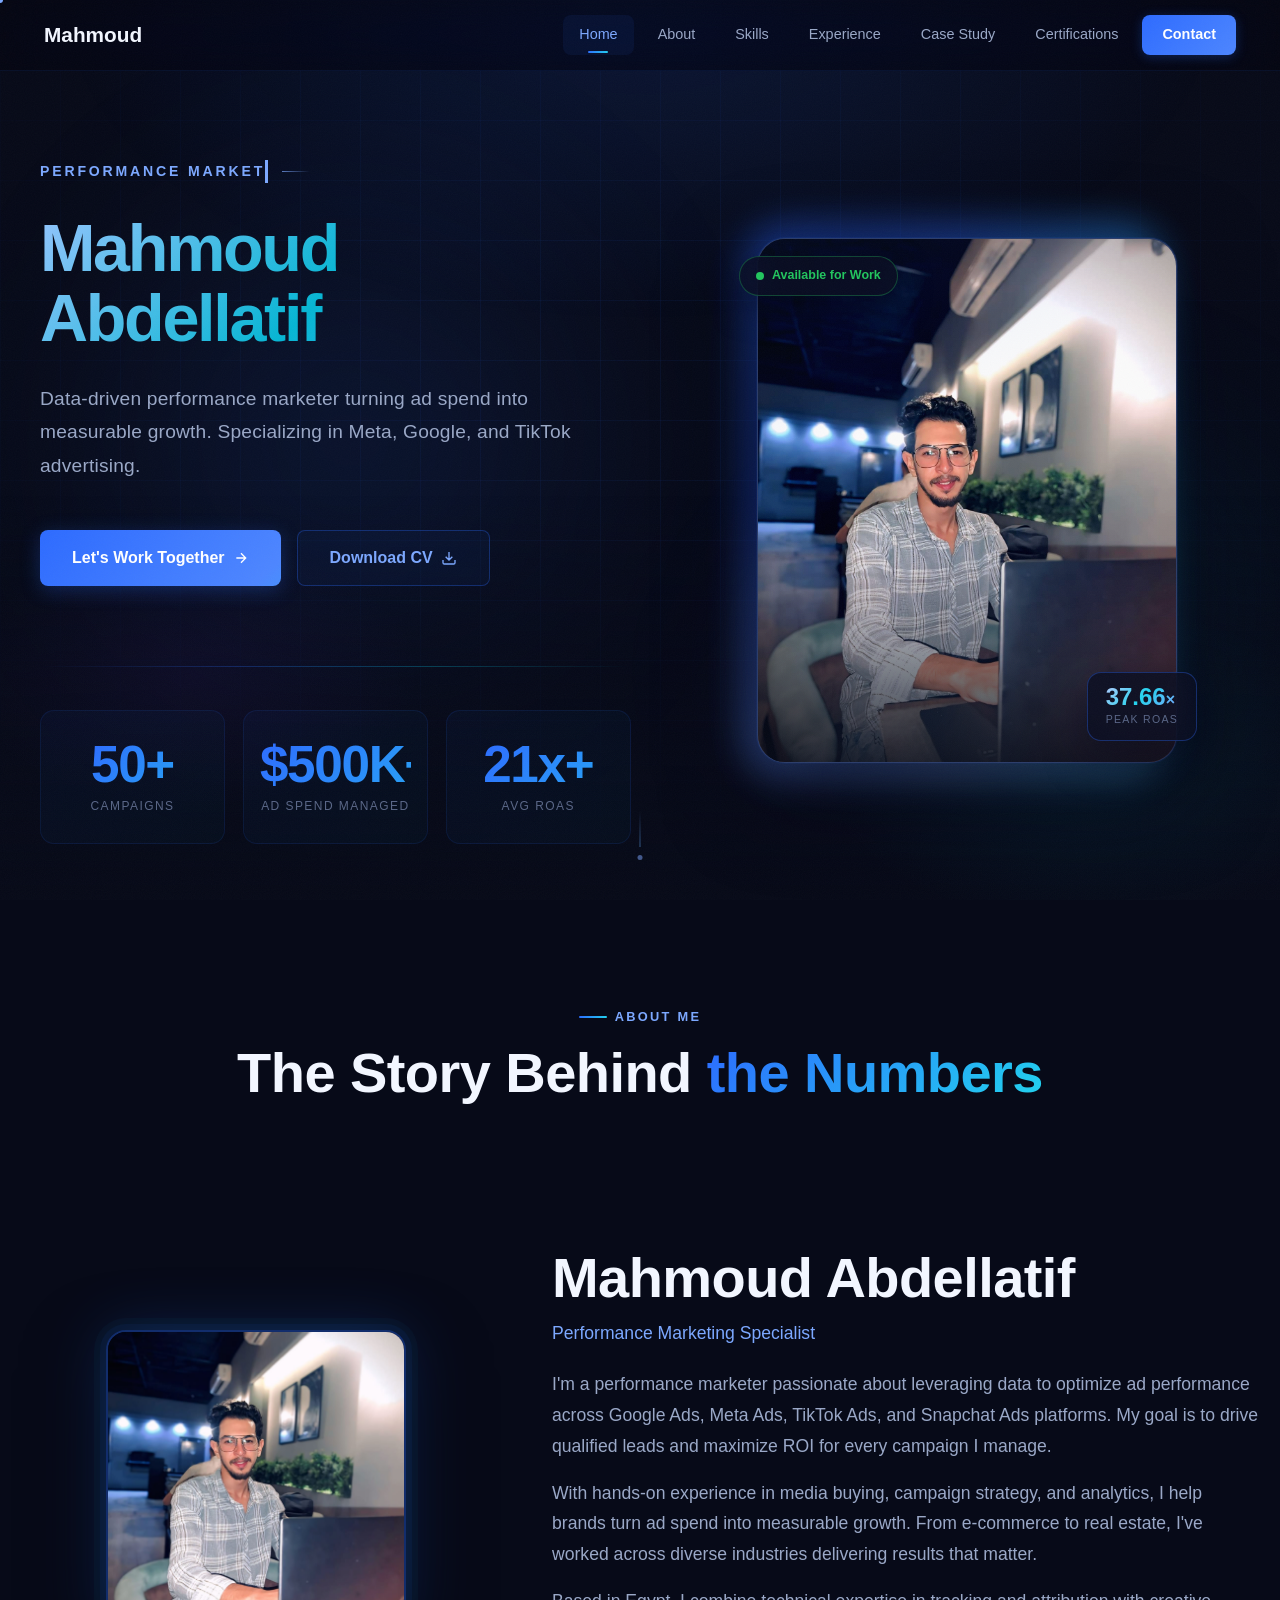
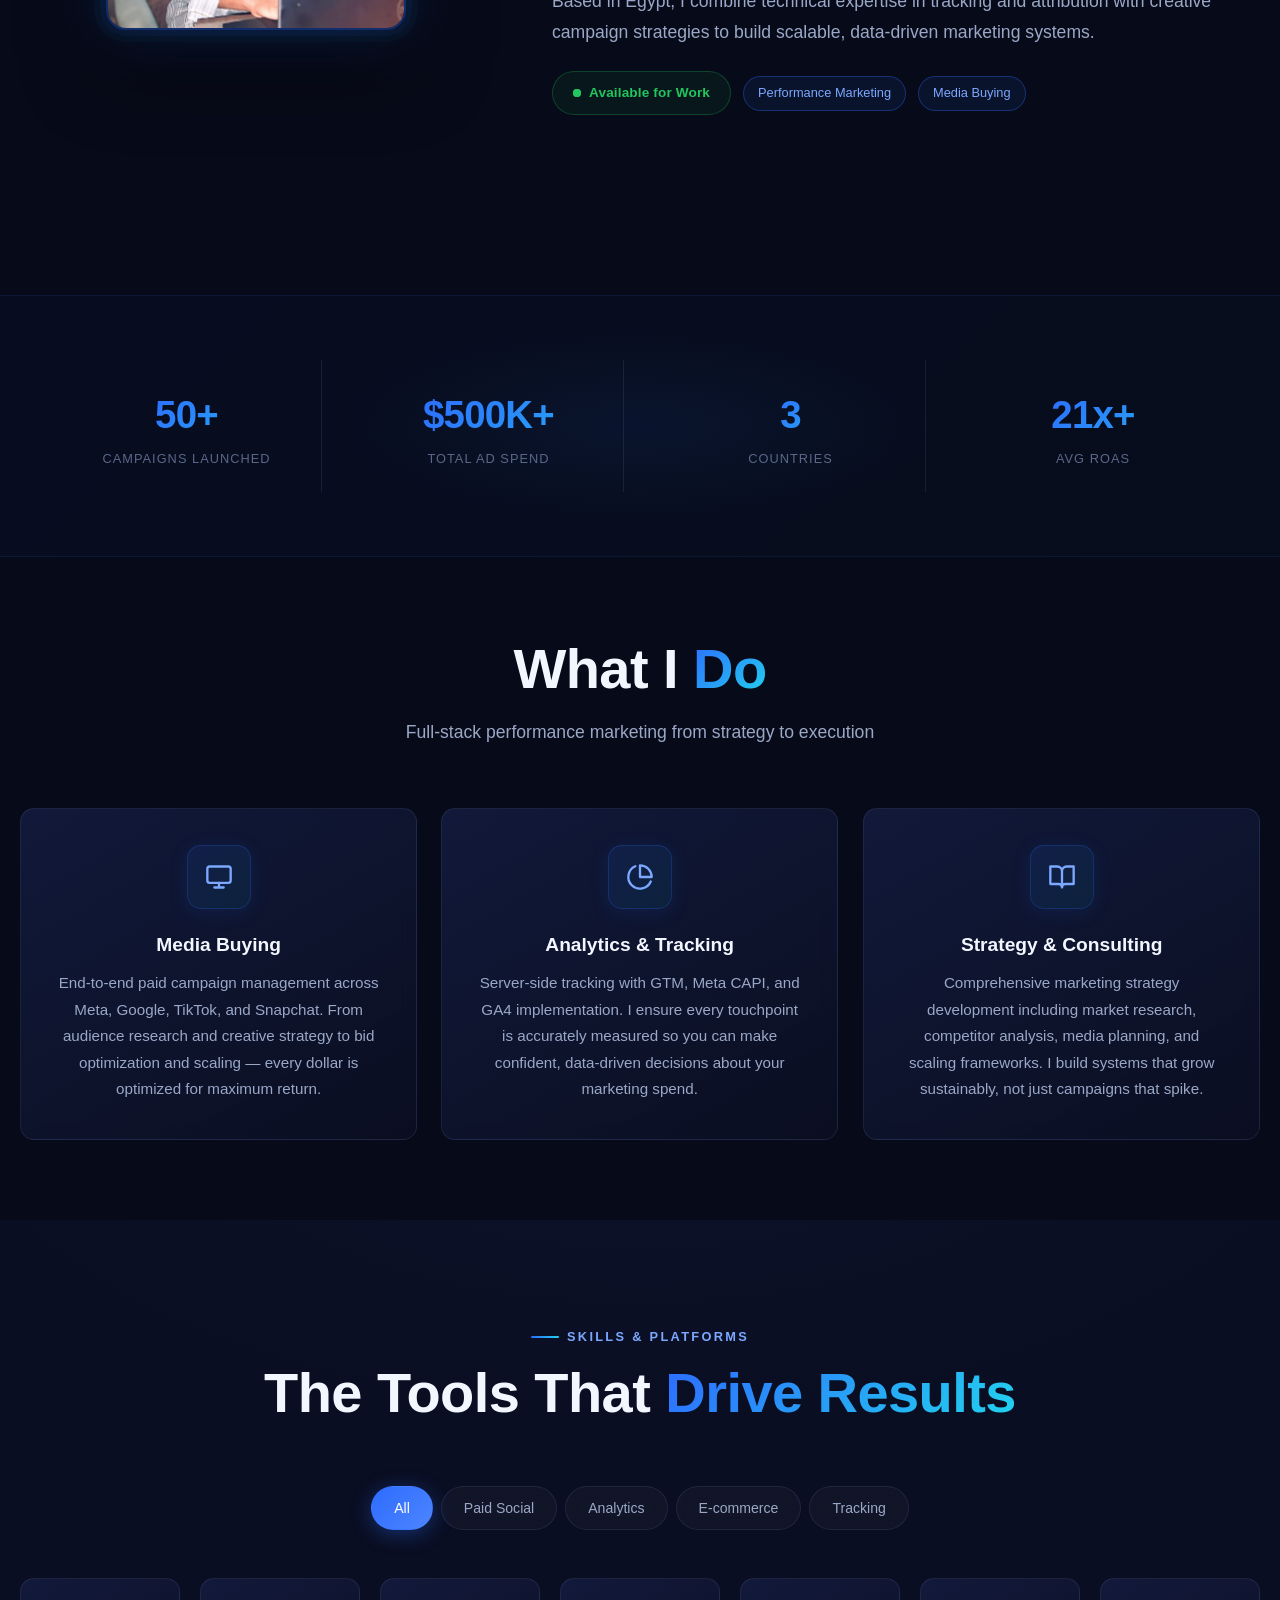
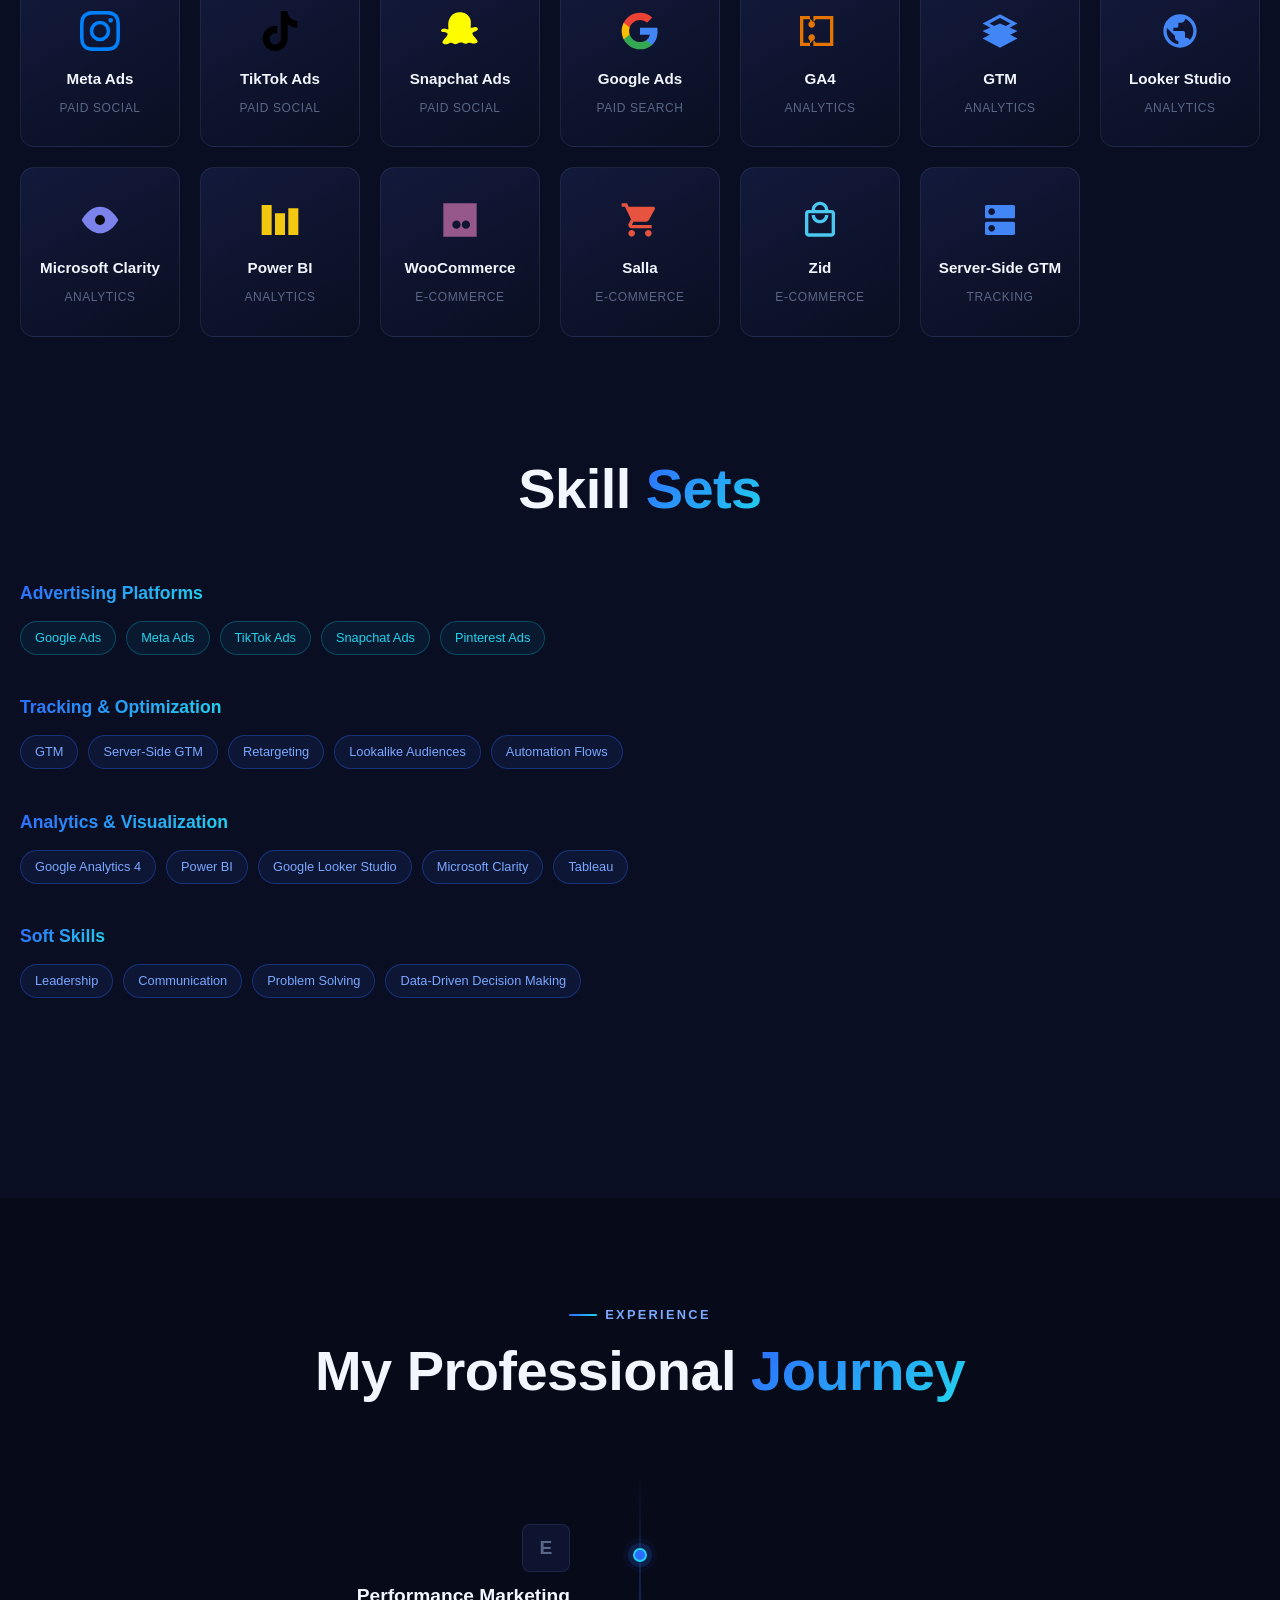
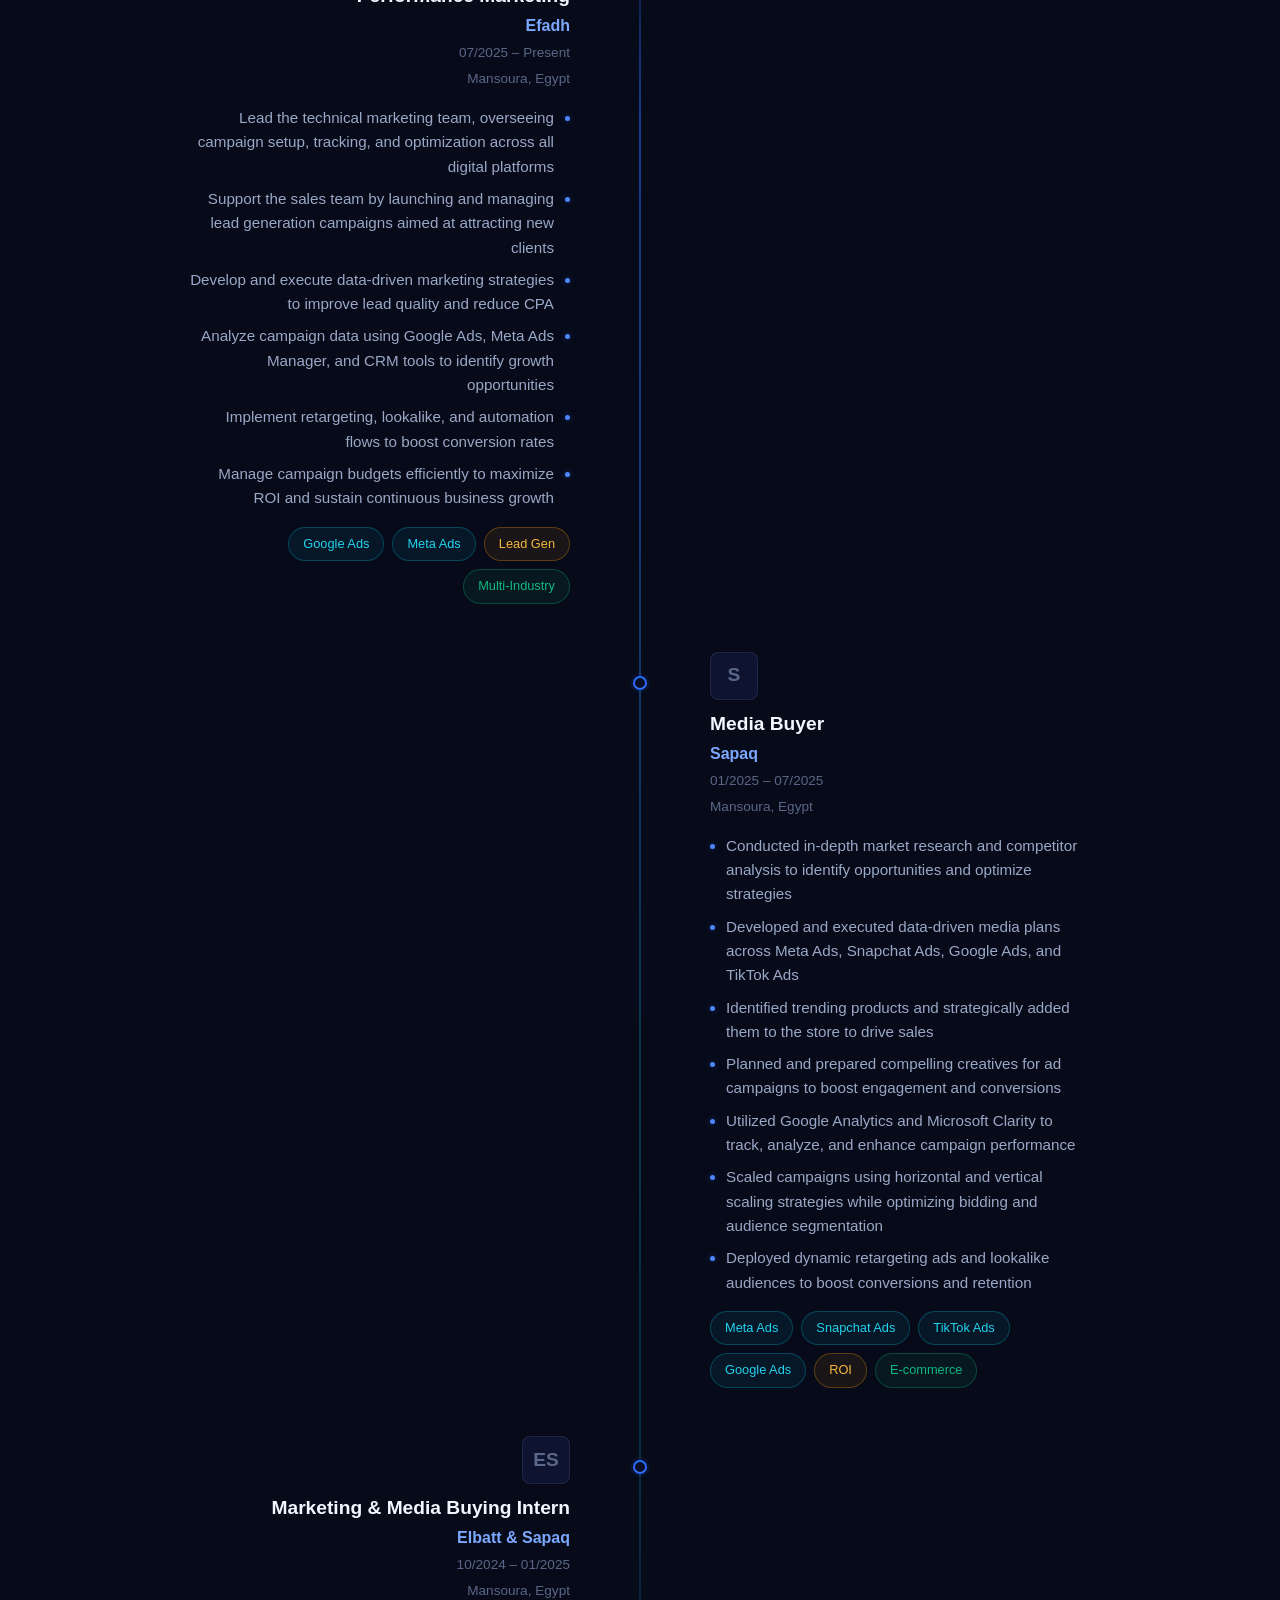
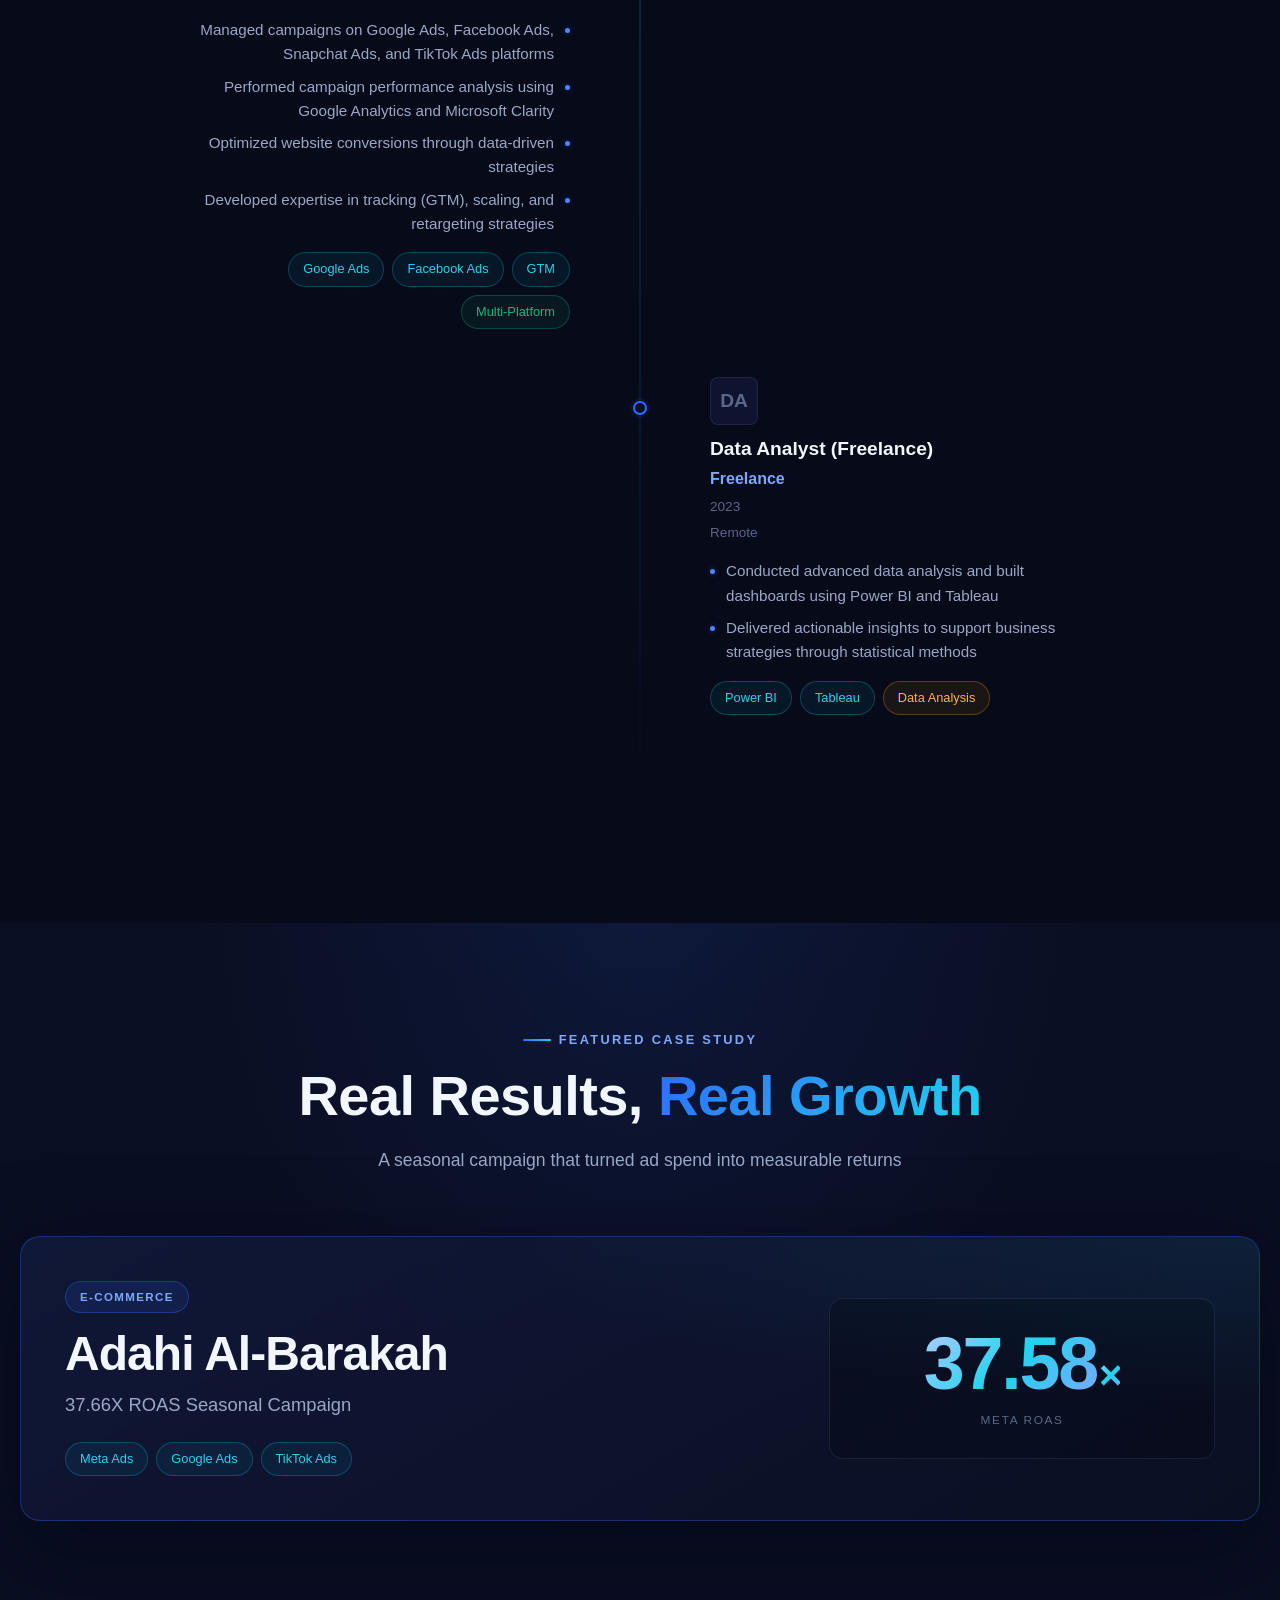
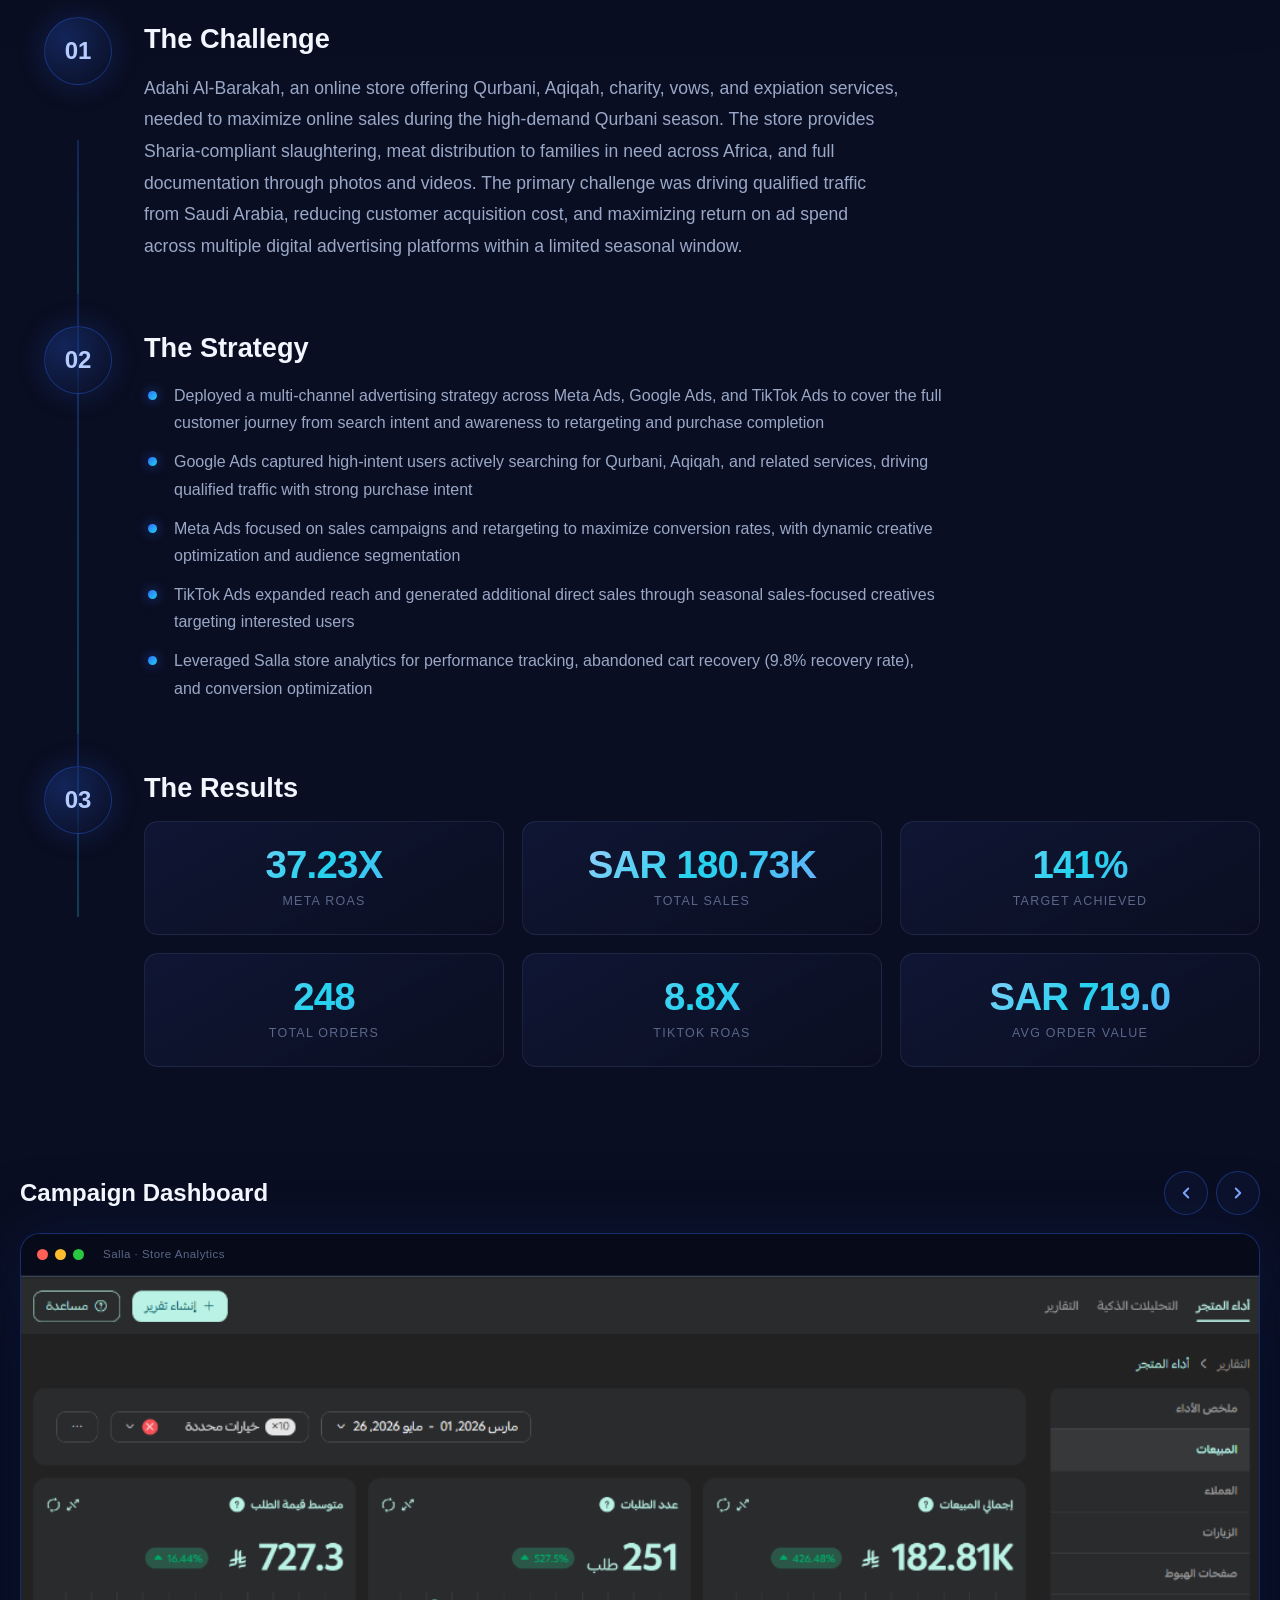
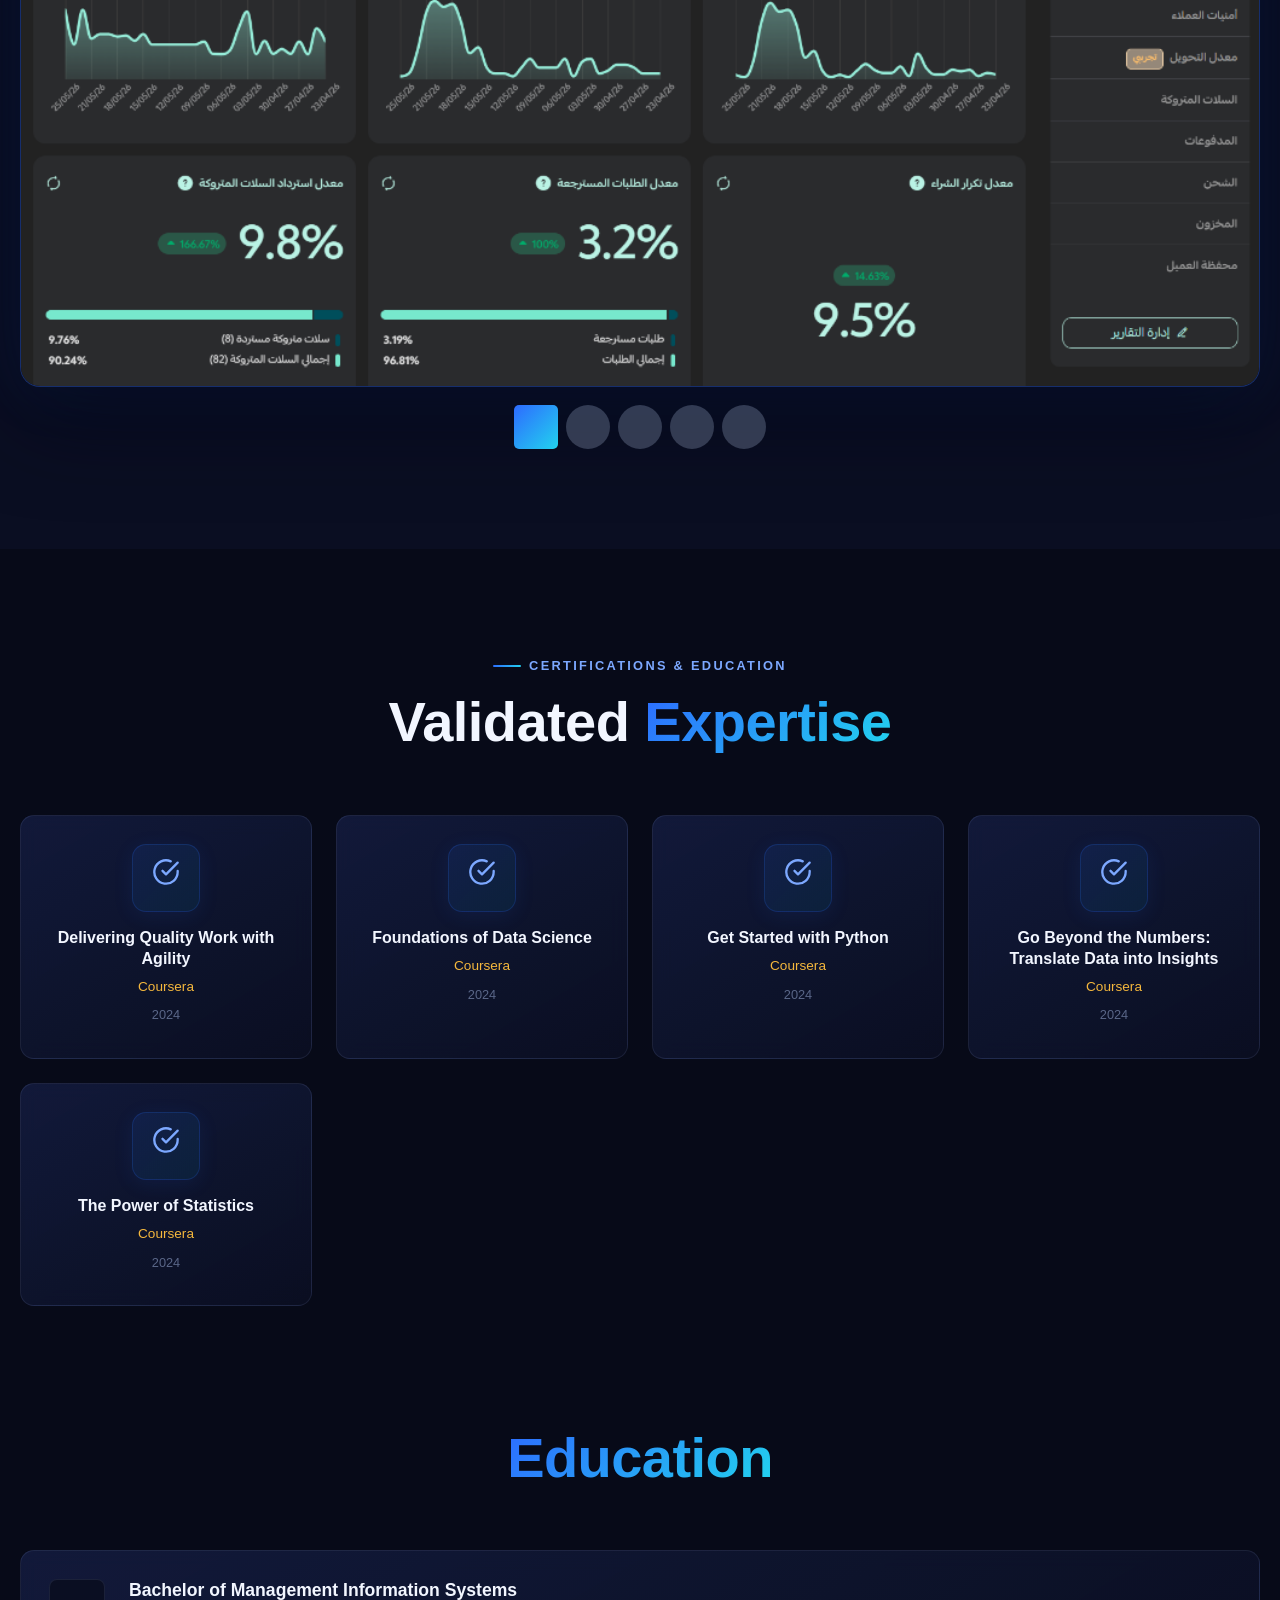
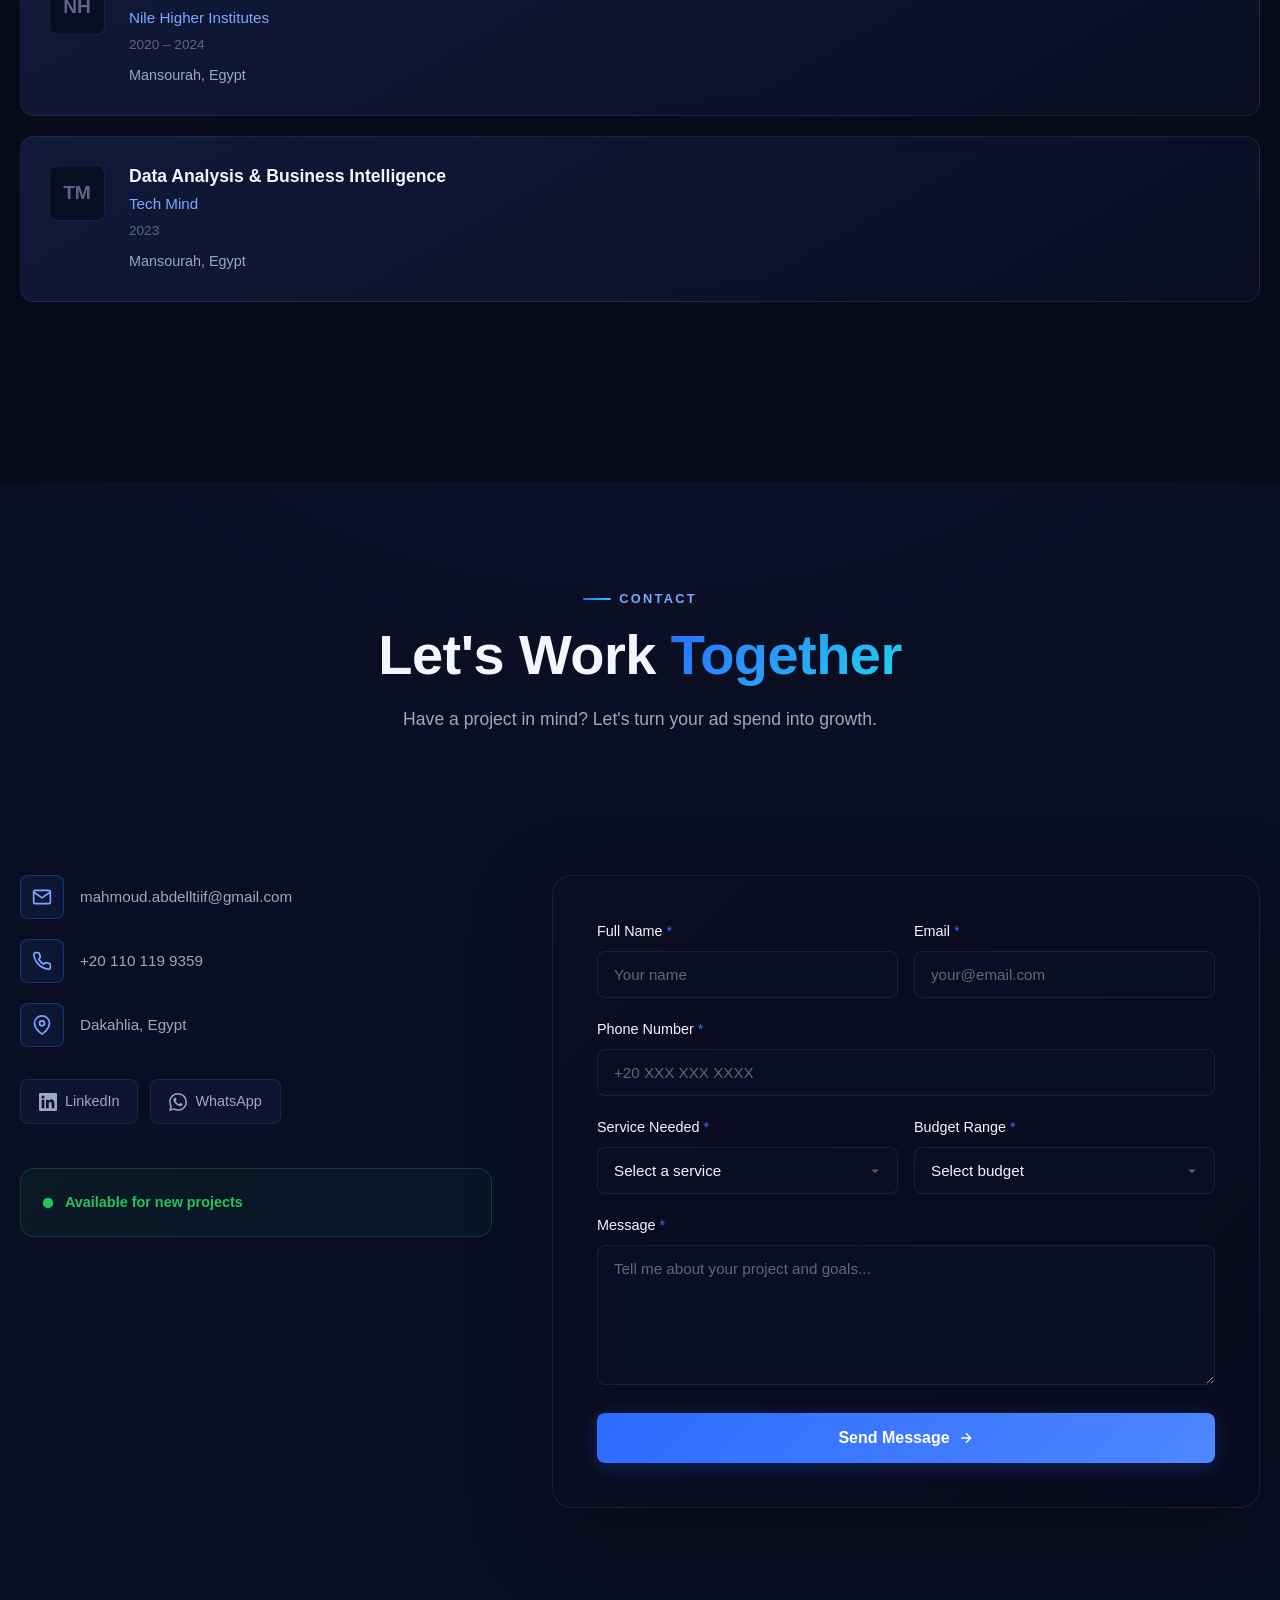
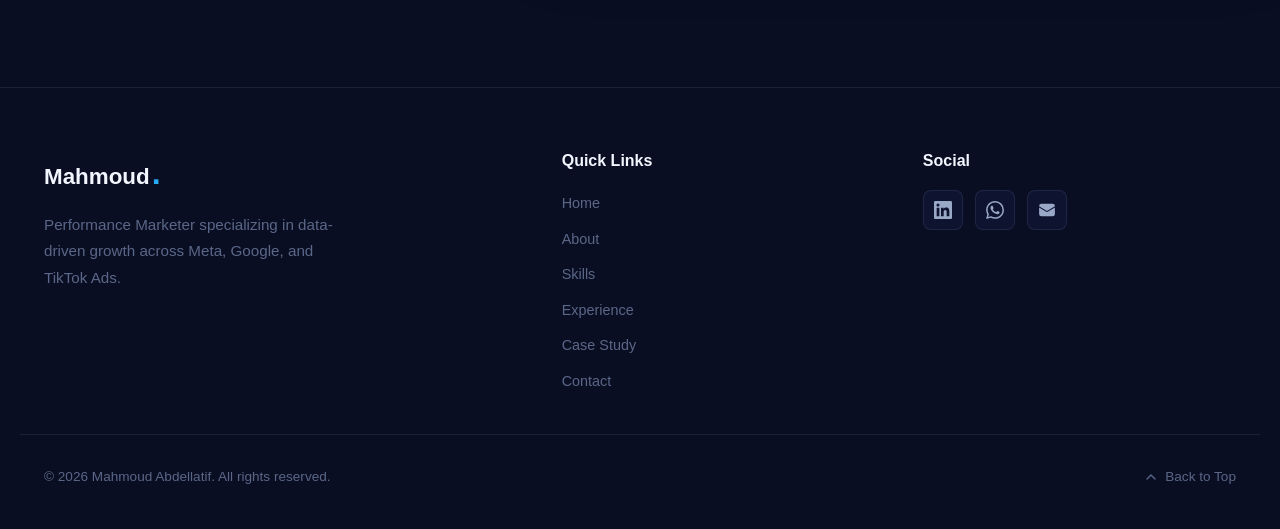
==== commit bd6a1ecd: "Add motion-3d system: 3D scroll reveals, press feedback, a11y (UI-UX-Pro-Max pass) Applies UI/UX-Pro" ====
--- a/index.html
+++ b/index.html
@@ -23,11 +23,15 @@
   <link rel="stylesheet" href="assets/css/cs-showcase.css">
   <link rel="stylesheet" href="assets/css/certifications.css">
   <link rel="stylesheet" href="assets/css/contact.css">
+  <!-- Motion & 3D system — loaded last so it refines the above -->
+  <link rel="stylesheet" href="assets/css/motion-3d.css">
 
   <!-- Favicon -->
   <link rel="icon" type="image/svg+xml" href="assets/images/favicon.svg">
 </head>
 <body class="single-page">
+
+  <a href="#hero" class="skip-to-content">Skip to content</a>
 
   <!-- Header injected by header.js -->
 
--- a/assets/css/motion-3d.css
+++ b/assets/css/motion-3d.css
@@ -0,0 +1,173 @@
+/* ============================================================
+   MOTION-3D.CSS — UI/UX motion system (loaded LAST on index.html)
+   Applies UI-UX-Pro-Max guidance to the single page:
+   3D scroll reveals · press feedback · focus rings · reduced-motion
+   Only transform/opacity are animated (GPU-friendly).
+   ============================================================ */
+
+/* ── 3D scroll reveals ──────────────────────────────────────
+   Upgrade the existing reveal classes to rise in 3D from below.
+   reveal.js still toggles `.revealed` and sets a stagger delay. */
+.reveal {
+  opacity: 0;
+  transform: perspective(1300px) rotateX(12deg) translateY(46px);
+  transform-origin: 50% 100%;
+  transition:
+    opacity 0.7s cubic-bezier(0.16, 1, 0.3, 1),
+    transform 0.7s cubic-bezier(0.16, 1, 0.3, 1);
+}
+.reveal.revealed {
+  opacity: 1;
+  transform: perspective(1300px) rotateX(0deg) translateY(0);
+}
+
+.reveal-left {
+  opacity: 0;
+  transform: perspective(1300px) rotateY(-14deg) translateX(-46px);
+  transform-origin: 0% 50%;
+  transition:
+    opacity 0.75s cubic-bezier(0.16, 1, 0.3, 1),
+    transform 0.75s cubic-bezier(0.16, 1, 0.3, 1);
+}
+.reveal-left.revealed {
+  opacity: 1;
+  transform: perspective(1300px) rotateY(0deg) translateX(0);
+}
+
+.reveal-right {
+  opacity: 0;
+  transform: perspective(1300px) rotateY(14deg) translateX(46px);
+  transform-origin: 100% 50%;
+  transition:
+    opacity 0.75s cubic-bezier(0.16, 1, 0.3, 1),
+    transform 0.75s cubic-bezier(0.16, 1, 0.3, 1);
+}
+.reveal-right.revealed {
+  opacity: 1;
+  transform: perspective(1300px) rotateY(0deg) translateX(0);
+}
+
+/* ── Per-grid stagger ───────────────────────────────────────
+   Cascade grid children (skill: stagger-sequence 30–50ms).
+   !important overrides reveal.js's inline transition-delay. */
+.services-grid > .reveal:nth-child(1),
+.certifications-grid > .reveal:nth-child(1),
+.skills-tags-section > .reveal:nth-child(2) { transition-delay: 0.05s !important; }
+.services-grid > .reveal:nth-child(2),
+.certifications-grid > .reveal:nth-child(2) { transition-delay: 0.12s !important; }
+.services-grid > .reveal:nth-child(3),
+.certifications-grid > .reveal:nth-child(3) { transition-delay: 0.19s !important; }
+.certifications-grid > .reveal:nth-child(4) { transition-delay: 0.26s !important; }
+.certifications-grid > .reveal:nth-child(5) { transition-delay: 0.33s !important; }
+
+/* ── Press / tap feedback (skill: scale-feedback 0.95–1.05) ── */
+.btn-primary,
+.btn-outline,
+.nav-cta,
+.filter-tab,
+.social-link,
+.social-icon,
+.cs-gallery-btn,
+.cs-dot,
+.back-to-top {
+  transition:
+    transform 0.16s cubic-bezier(0.34, 1.56, 0.64, 1),
+    background-color var(--transition-base),
+    border-color var(--transition-base),
+    box-shadow var(--transition-base),
+    color var(--transition-base);
+}
+
+.btn-primary:active,
+.btn-outline:active,
+.nav-cta:active,
+.filter-tab:active,
+.social-link:active,
+.social-icon:active,
+.cs-gallery-btn:active,
+.back-to-top:active {
+  transform: scale(0.95);
+}
+
+.card:active { transform: scale(0.99); }
+
+/* Hover lift for actionable list items that lacked it */
+.contact-info-item {
+  transition: transform var(--transition-base);
+}
+.contact-info-item:hover { transform: translateX(4px); }
+
+/* ── Accessibility: visible focus rings (skill §1 focus-states) ── */
+a:focus-visible,
+button:focus-visible,
+input:focus-visible,
+textarea:focus-visible,
+select:focus-visible,
+.filter-tab:focus-visible,
+.cs-dot:focus-visible {
+  outline: 2px solid var(--blue-light);
+  outline-offset: 3px;
+  border-radius: var(--radius-xs);
+}
+
+/* Don't double up: inputs already show their own focus ring */
+input:focus-visible,
+textarea:focus-visible,
+select:focus-visible {
+  outline-offset: 1px;
+}
+
+/* Skip-link for keyboard users (skill §1 skip-links) */
+.skip-to-content {
+  position: absolute;
+  left: 50%;
+  top: -60px;
+  transform: translateX(-50%);
+  z-index: 10000;
+  padding: 10px 20px;
+  background: var(--blue-primary);
+  color: #fff;
+  border-radius: var(--radius-full);
+  font-weight: 600;
+  text-decoration: none;
+  transition: top 0.2s ease;
+}
+.skip-to-content:focus {
+  top: 12px;
+}
+
+/* ── Section rhythm / depth cue between anchored sections ── */
+.section-anchor + .section-anchor {
+  position: relative;
+}
+
+/* ── Reduced motion: flatten everything (skill §1 reduced-motion) ── */
+@media (prefers-reduced-motion: reduce) {
+  .reveal,
+  .reveal-left,
+  .reveal-right {
+    opacity: 1 !important;
+    transform: none !important;
+    transition: none !important;
+  }
+  .btn-primary:active,
+  .btn-outline:active,
+  .nav-cta:active,
+  .filter-tab:active,
+  .card:active,
+  .social-link:active,
+  .social-icon:active {
+    transform: none;
+  }
+  .contact-info-item:hover { transform: none; }
+}
+
+/* ── Touch / small screens: soften the 3D so it never feels heavy ── */
+@media (max-width: 1023px) {
+  .reveal { transform: translateY(34px); }
+  .reveal.revealed { transform: none; }
+  .reveal-left { transform: translateX(-28px); }
+  .reveal-left.revealed { transform: none; }
+  .reveal-right { transform: translateX(28px); }
+  .reveal-right.revealed { transform: none; }
+}
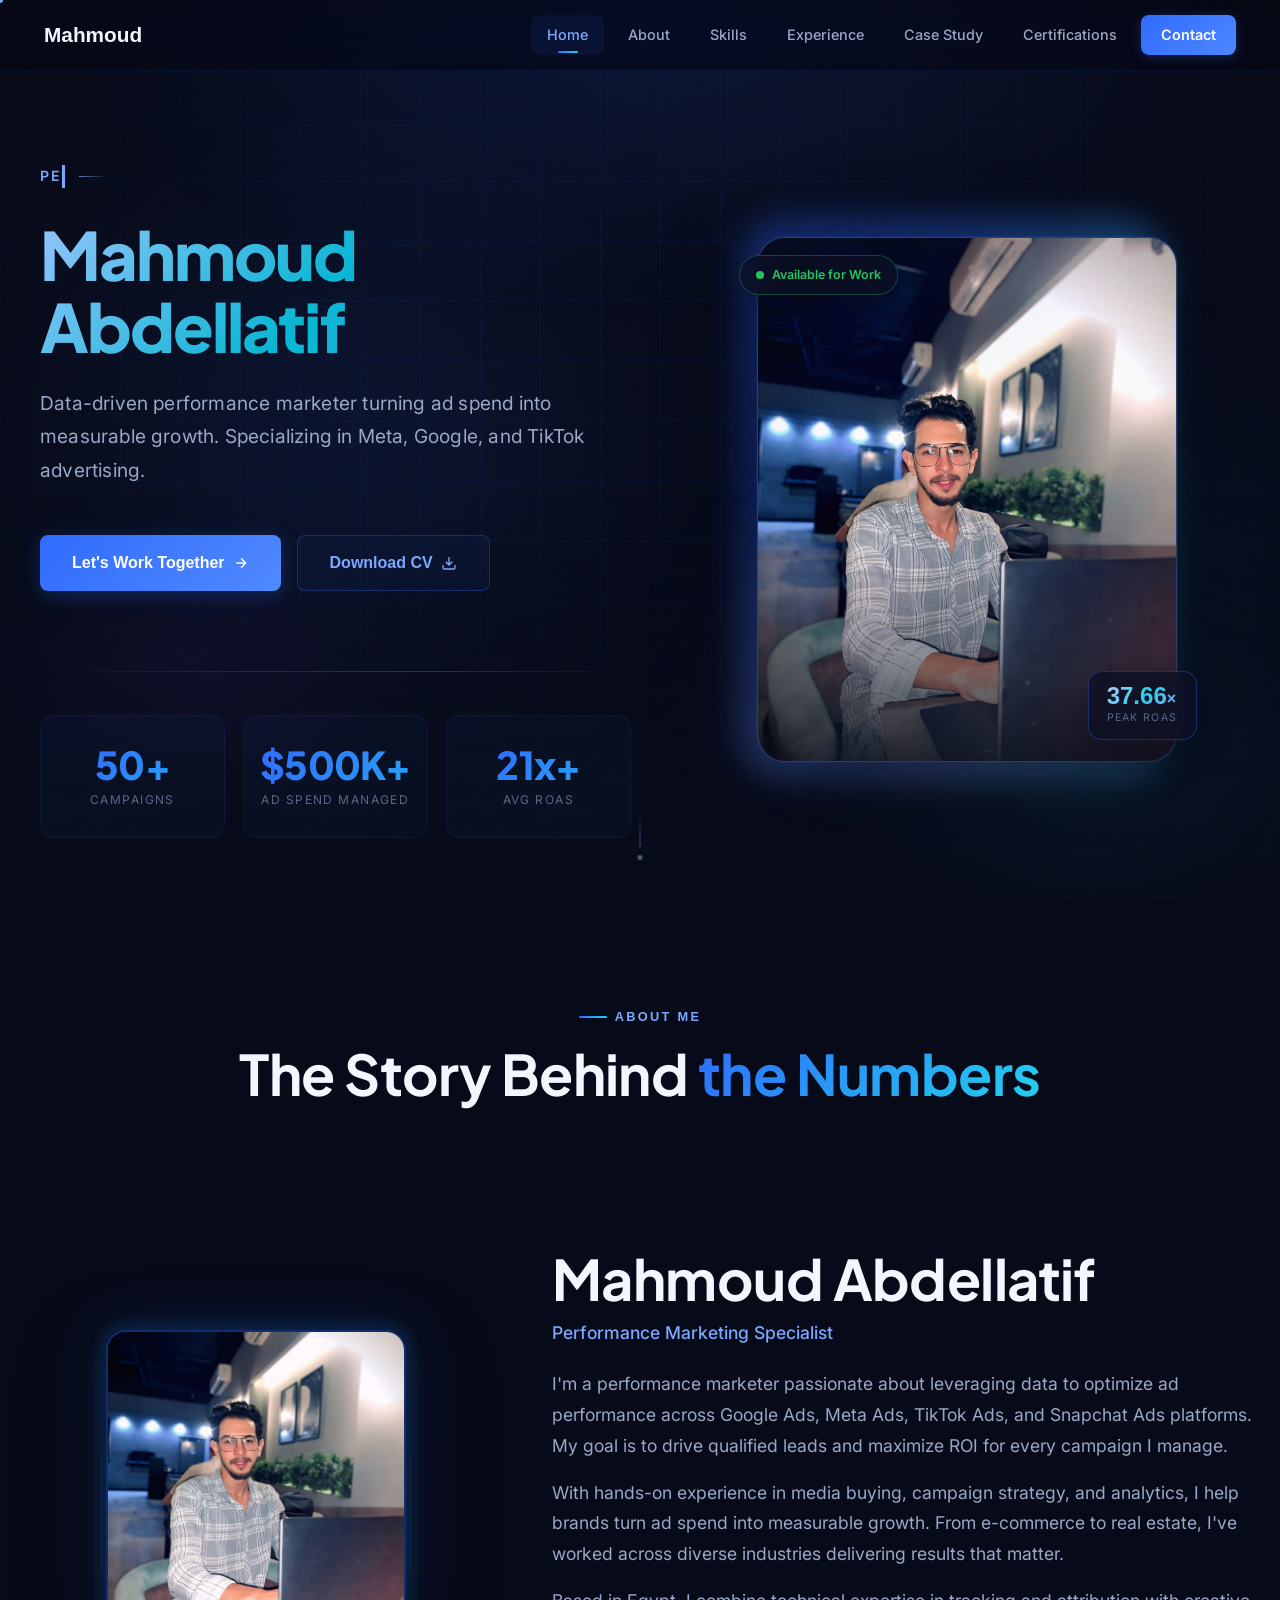
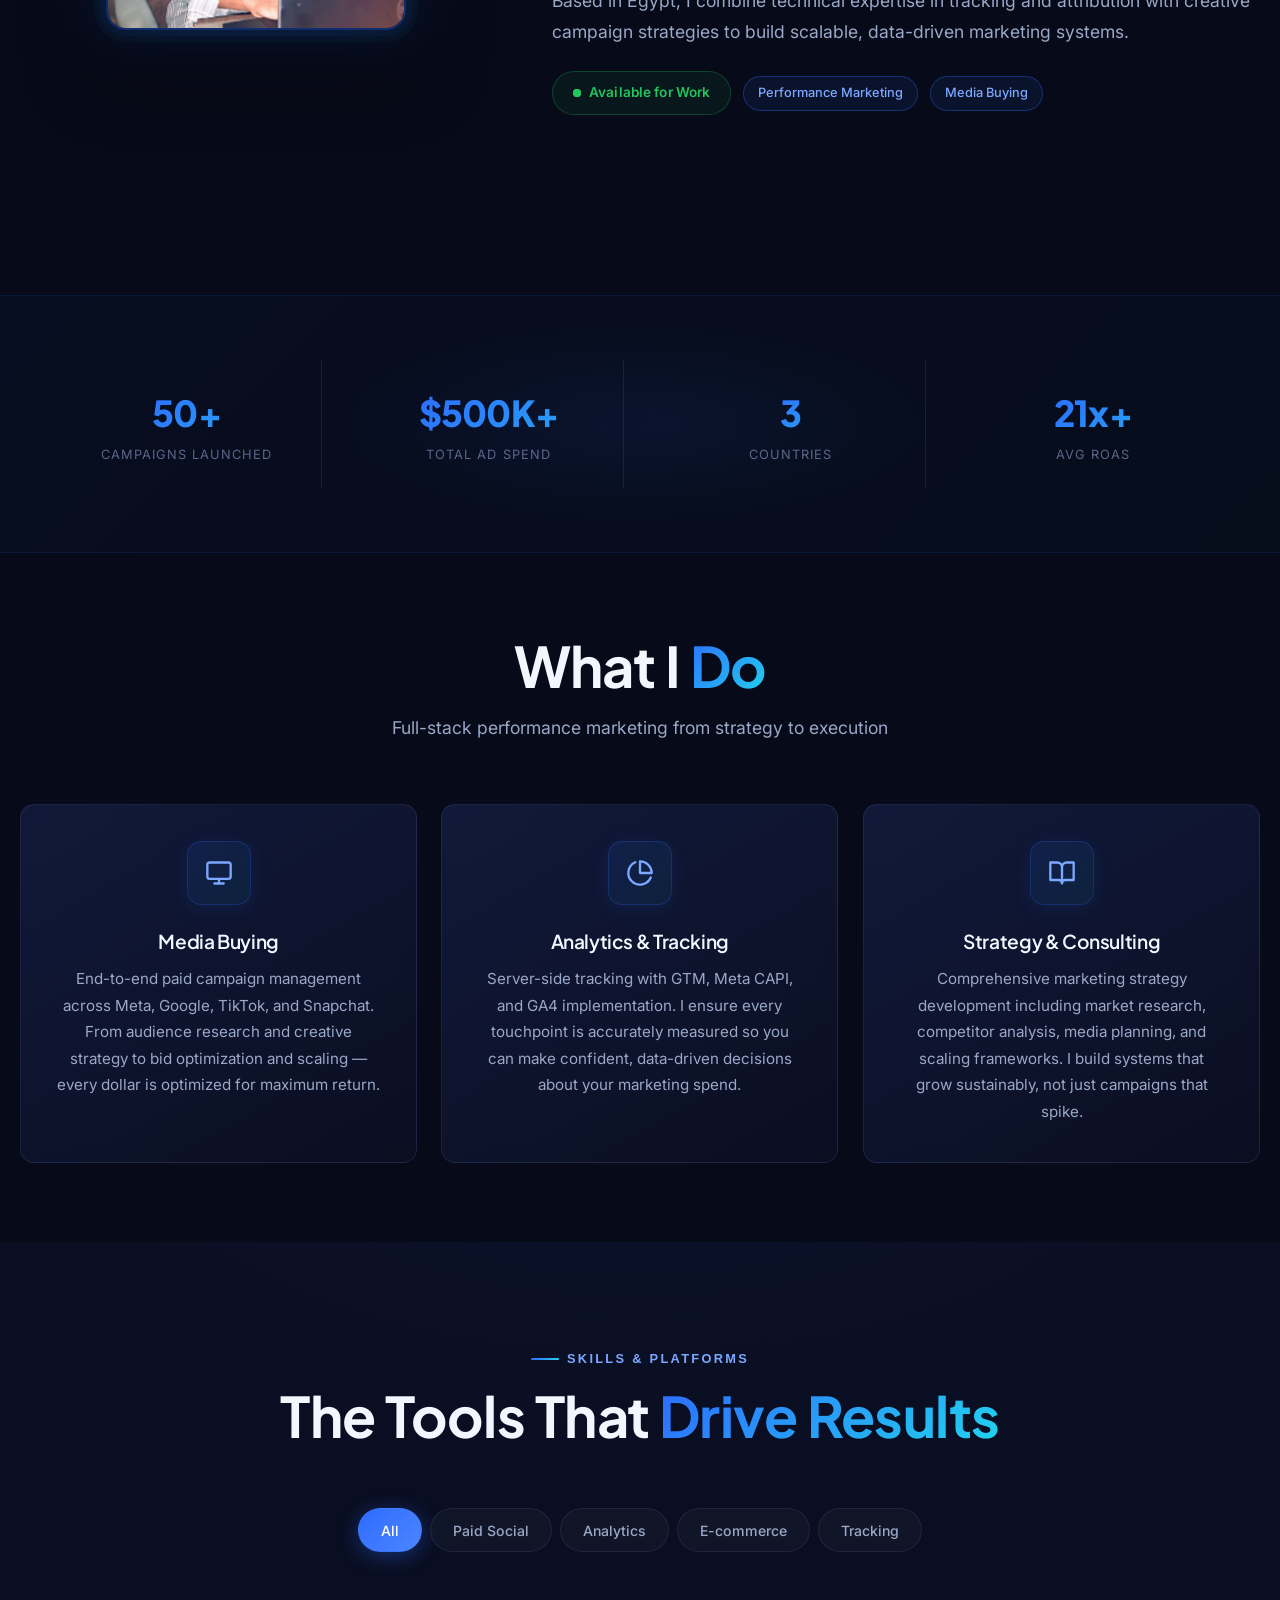
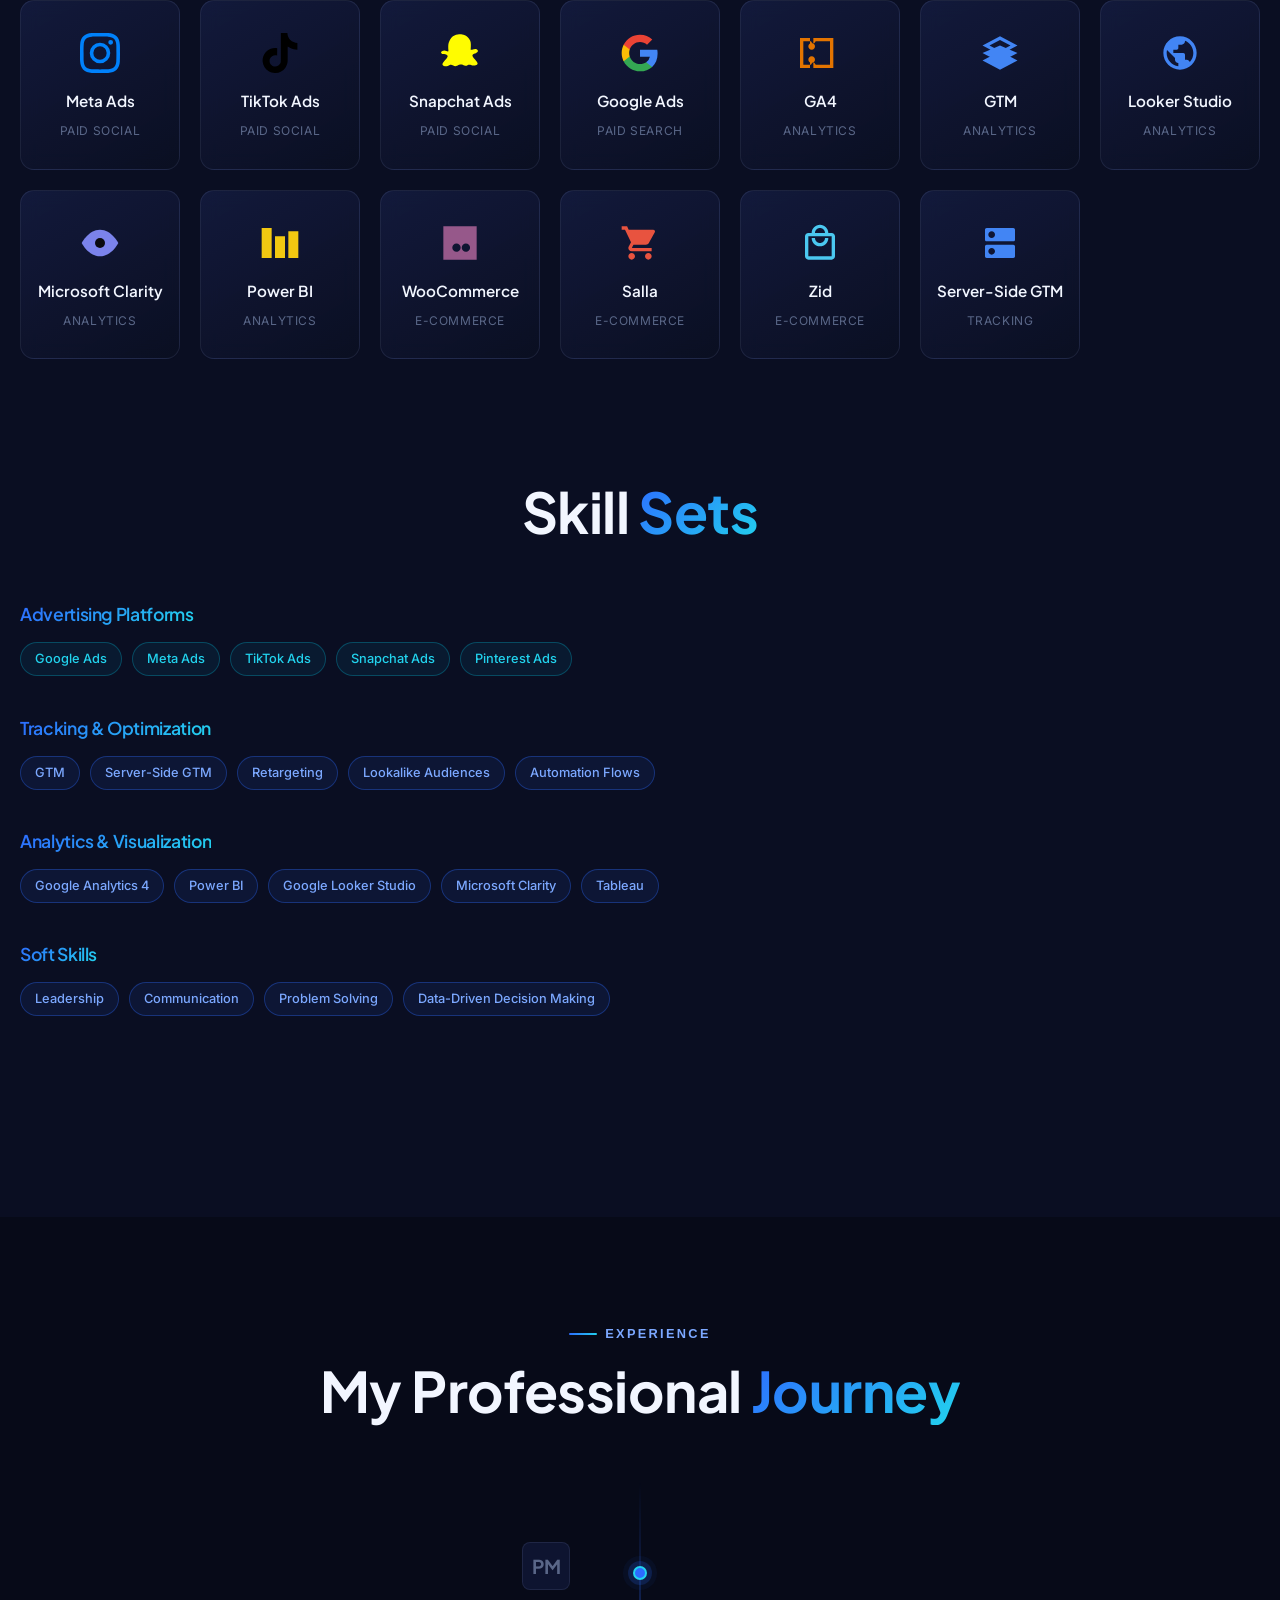
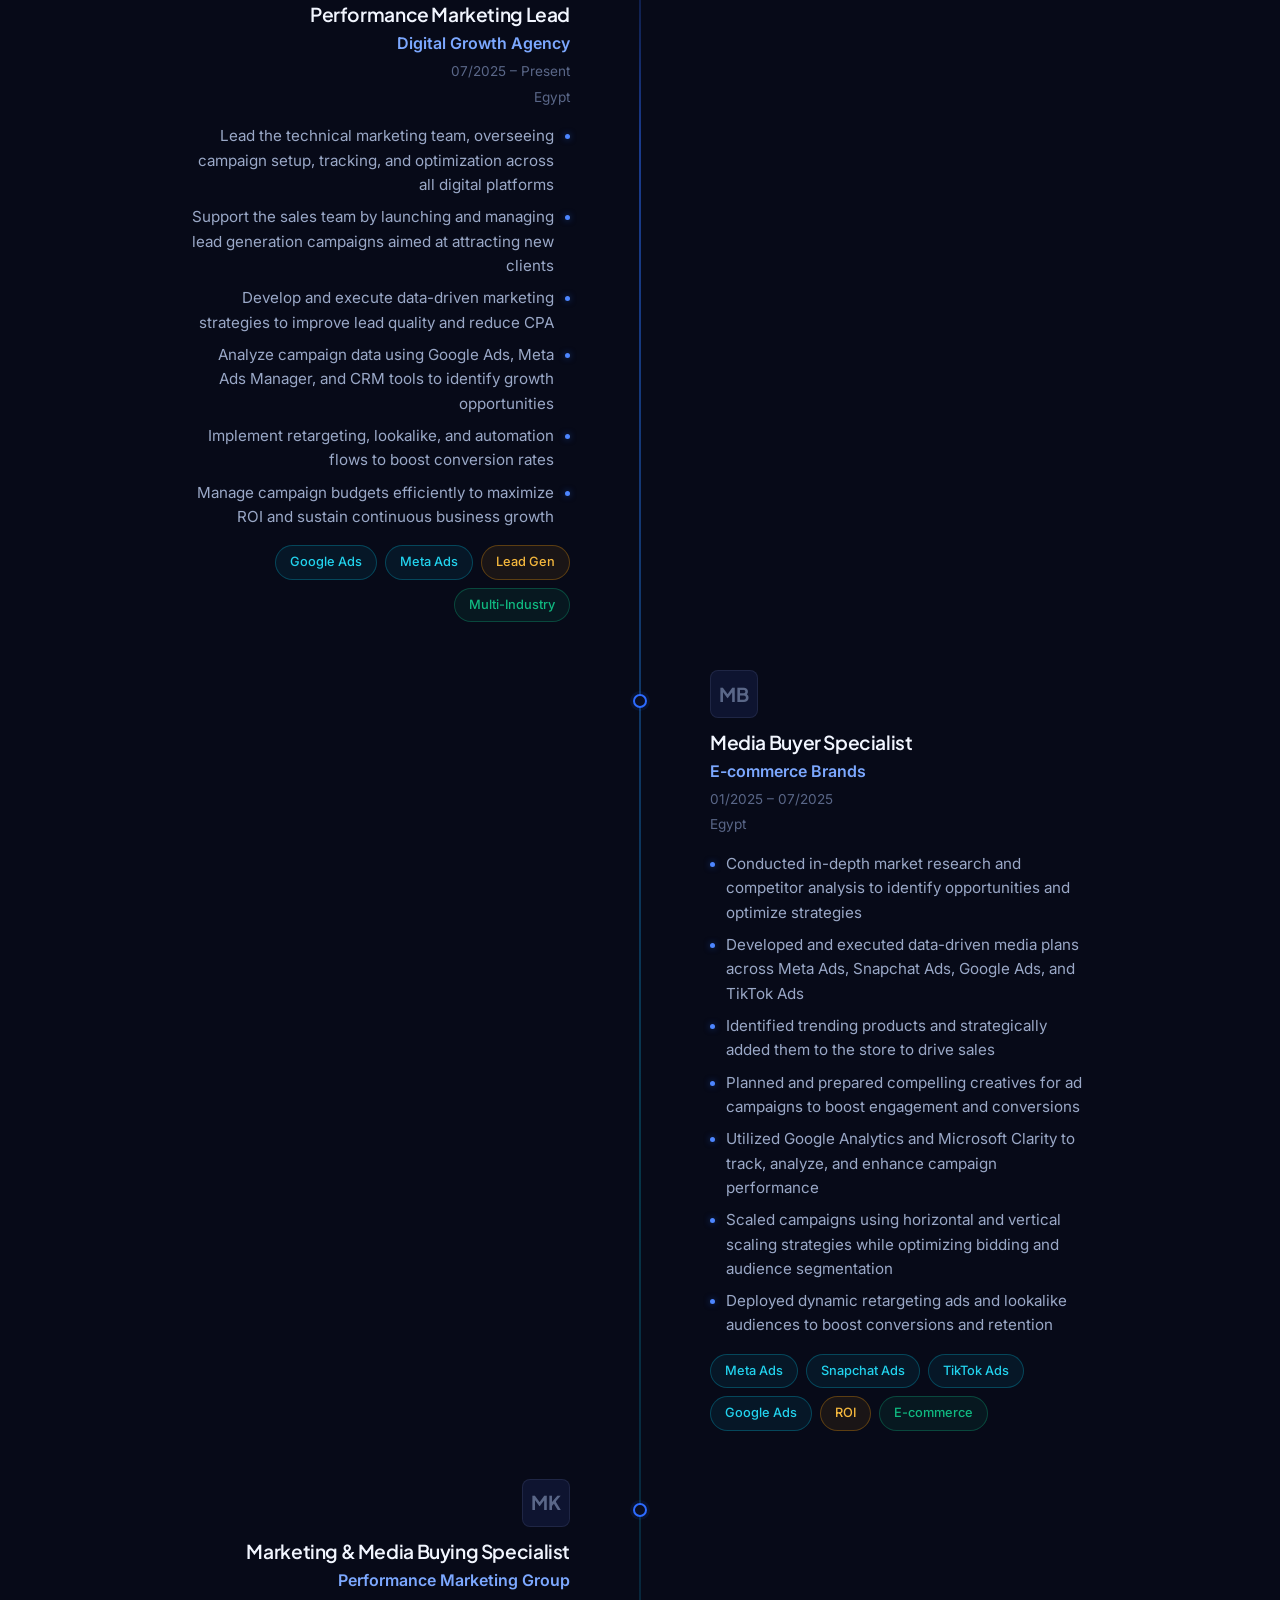
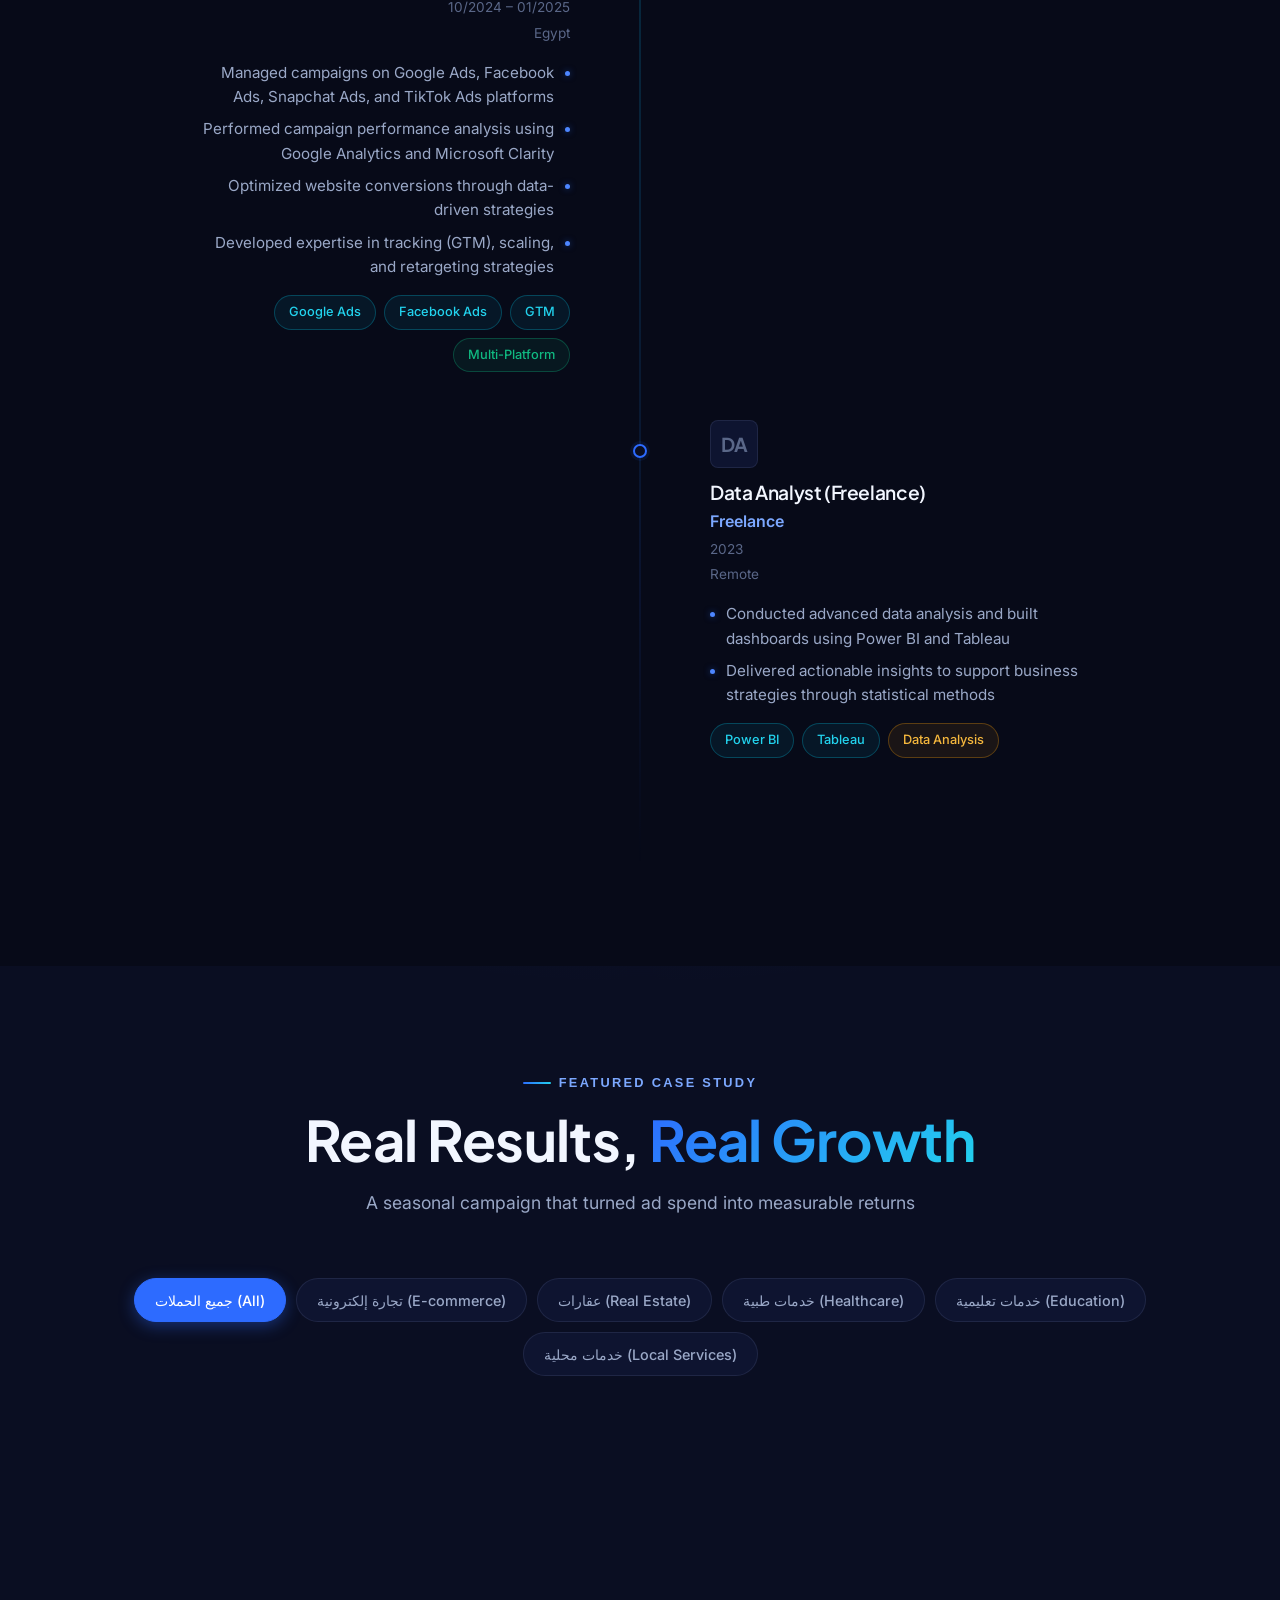
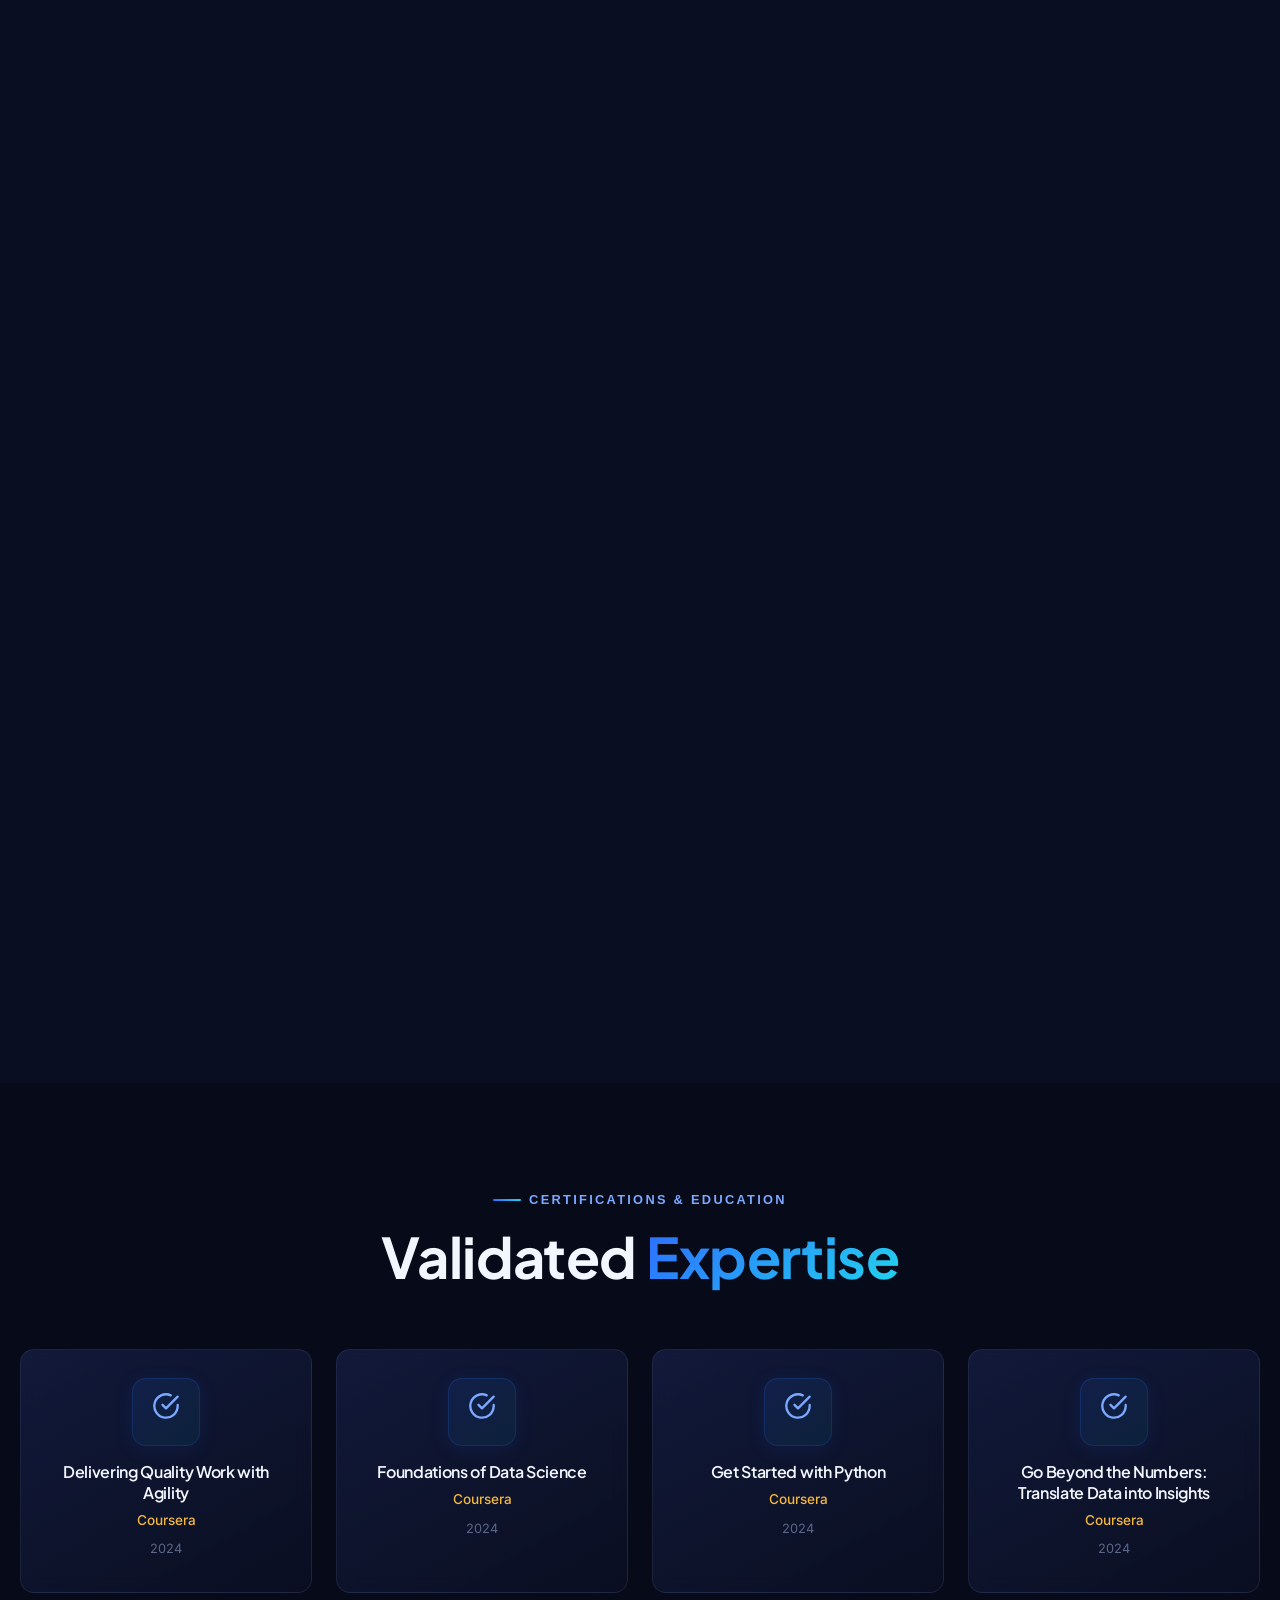
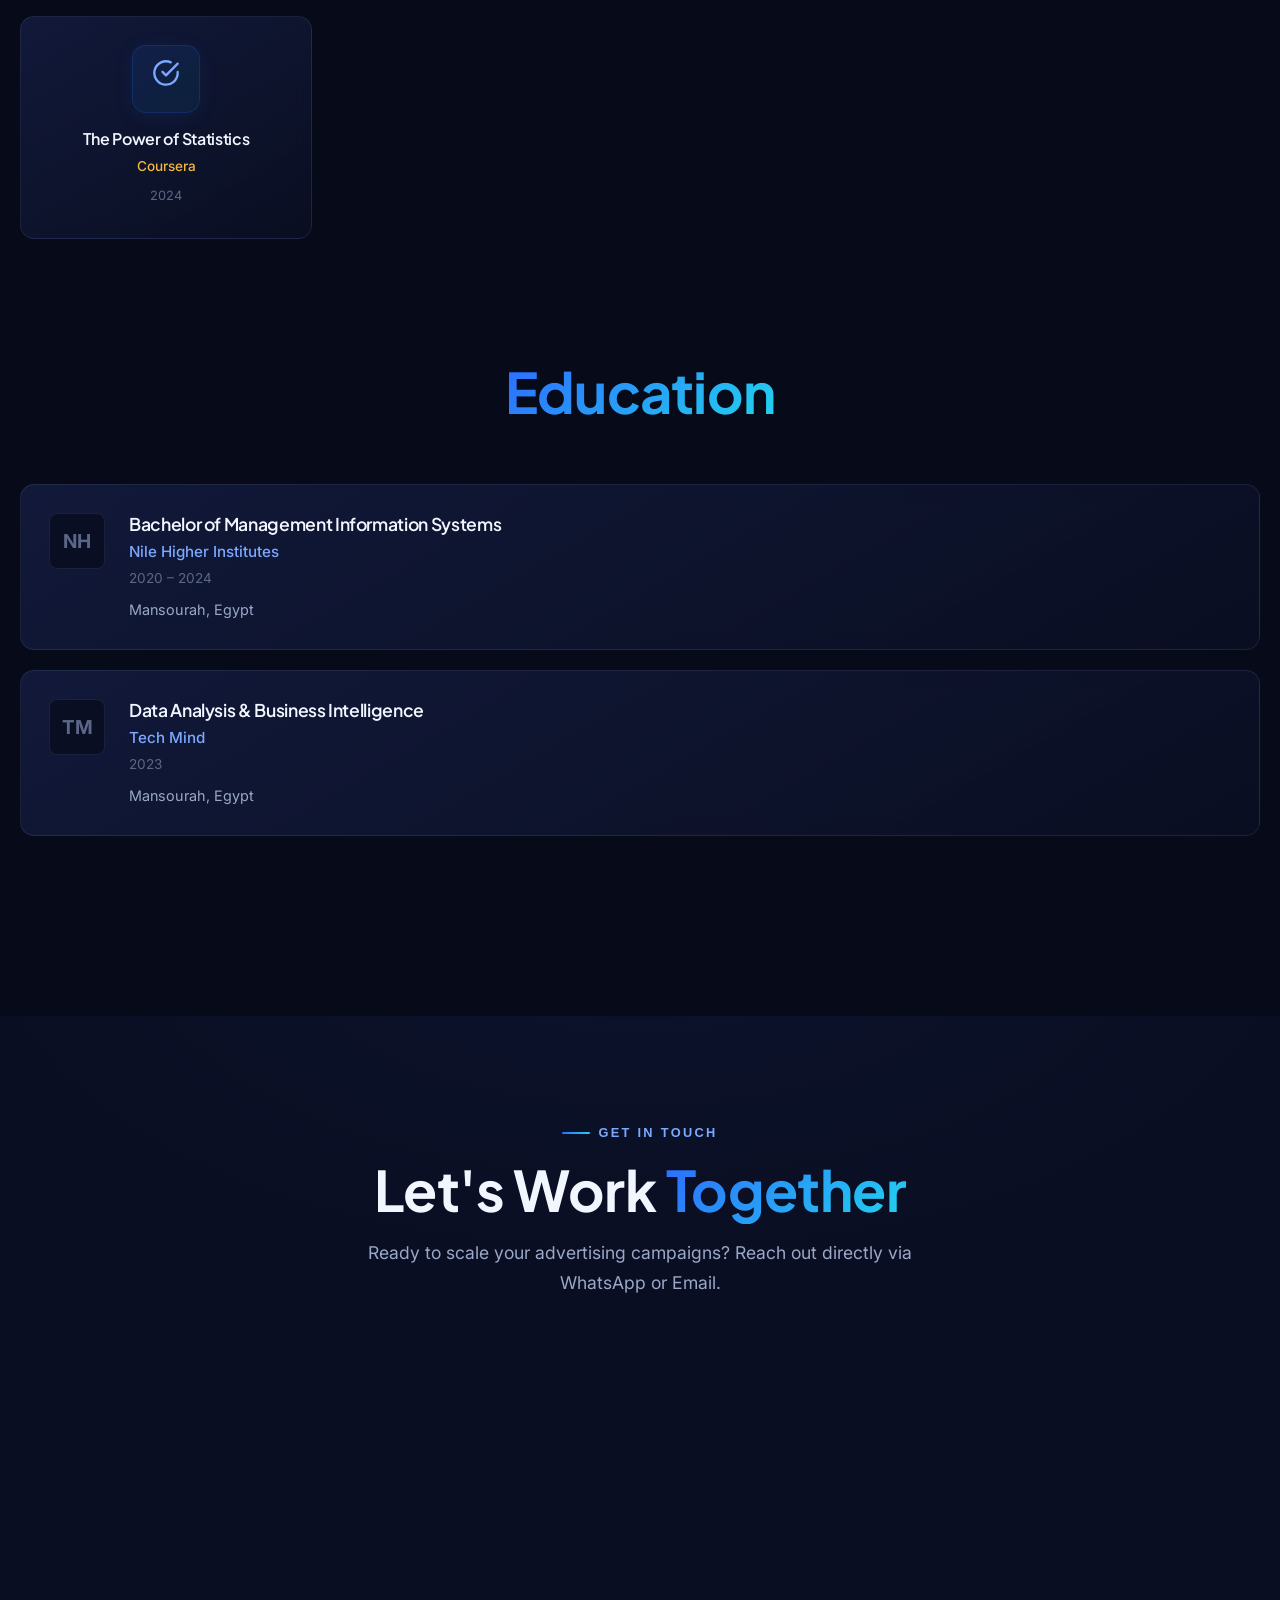
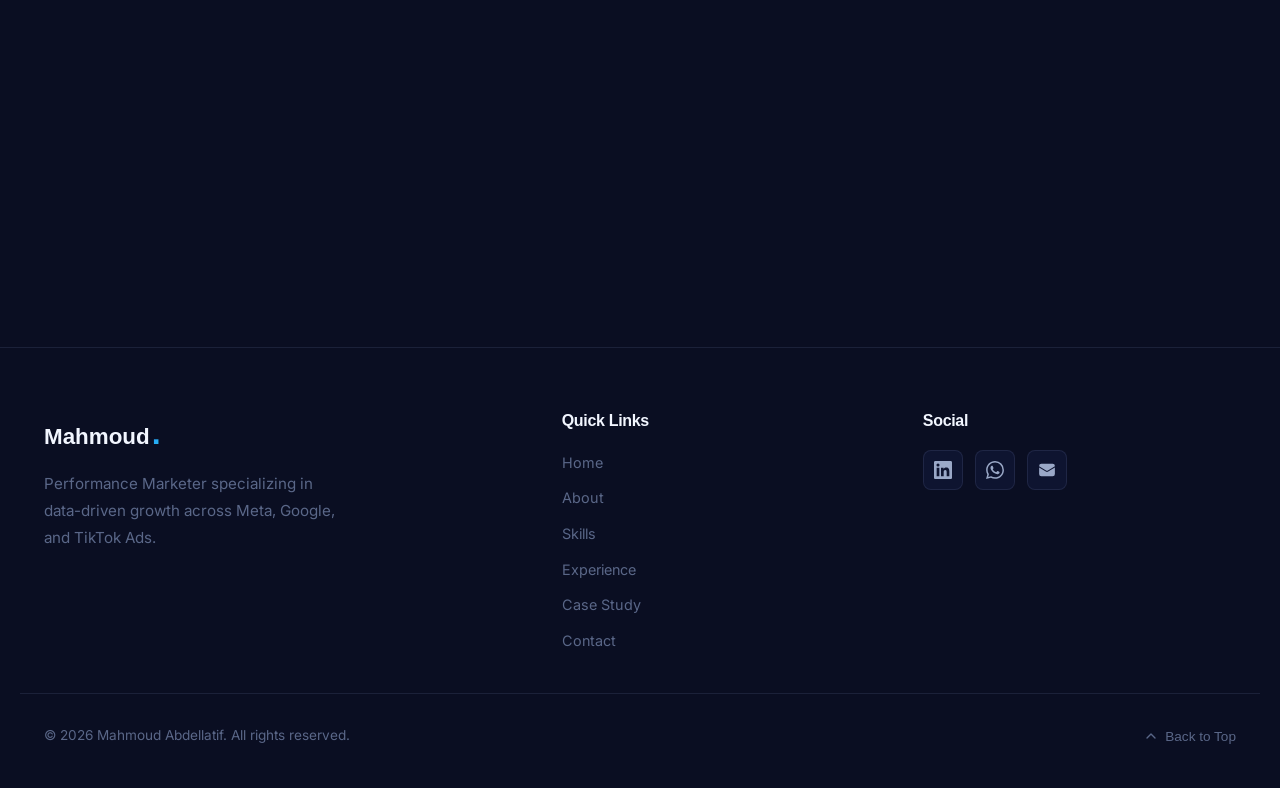
==== commit 4c93af5e: "Add files via upload" ====
--- a/index.html
+++ b/index.html
@@ -1,825 +1,788 @@
-<!DOCTYPE html>
-<html lang="en">
-<head>
-  <meta charset="UTF-8">
-  <meta name="viewport" content="width=device-width, initial-scale=1.0, viewport-fit=cover">
-  <title>Mahmoud Abdellatif — Performance Marketer & Media Buyer</title>
-  <meta name="description" content="Performance Marketer specializing in Meta Ads, Google Ads, TikTok Ads, and data-driven growth. Based in Egypt, serving regional and global brands.">
-  <link rel="canonical" href="https://mahmoudabdellatif.github.io/portfolio/">
-
-  <!-- Open Graph -->
-  <meta property="og:title" content="Mahmoud Abdellatif — Performance Marketer">
-  <meta property="og:description" content="Performance Marketer specializing in Meta Ads, Google Ads, and data-driven growth.">
-  <meta property="og:type" content="website">
-  <meta property="og:image" content="assets/images/profile/og-image.jpg">
-
-  <!-- Styles -->
-  <link rel="stylesheet" href="assets/css/main.css">
-  <link rel="stylesheet" href="assets/css/animations.css">
-  <link rel="stylesheet" href="assets/css/home.css">
-  <link rel="stylesheet" href="assets/css/about.css">
-  <link rel="stylesheet" href="assets/css/skills.css">
-  <link rel="stylesheet" href="assets/css/experience.css">
-  <link rel="stylesheet" href="assets/css/cs-showcase.css">
-  <link rel="stylesheet" href="assets/css/certifications.css">
-  <link rel="stylesheet" href="assets/css/contact.css">
-  <!-- Motion & 3D system — loaded last so it refines the above -->
-  <link rel="stylesheet" href="assets/css/motion-3d.css">
-
-  <!-- Favicon -->
-  <link rel="icon" type="image/svg+xml" href="assets/images/favicon.svg">
-</head>
-<body class="single-page">
-
-  <a href="#hero" class="skip-to-content">Skip to content</a>
-
-  <!-- Header injected by header.js -->
-
-  <!-- ===== HERO SECTION ===== -->
-  <section class="hero" id="hero">
-    <div class="hero-bg" data-parallax-layer>
-      <div class="hero-grid" data-depth="0.4"></div>
-      <div class="glow-orb glow-orb-1" data-depth="2.2"></div>
-      <div class="glow-orb glow-orb-2" data-depth="1.4"></div>
-      <div class="glow-orb glow-orb-3" data-depth="3"></div>
-    </div>
-
-    <div class="hero-content" data-tilt-scene>
-      <div class="hero-text">
-        <!-- Typed Roles -->
-        <div class="hero-roles reveal">
-          <span class="typing-text" id="typingText"></span>
-        </div>
-
-        <!-- Name with letter stagger -->
-        <h1 class="hero-name" id="heroName">
-          <!-- Letters injected by JS -->
-        </h1>
-
-        <!-- Tagline -->
-        <p class="hero-tagline reveal">
-          Data-driven performance marketer turning ad spend into measurable growth. Specializing in Meta, Google, and TikTok advertising.
-        </p>
-
-        <!-- CTAs -->
-        <div class="hero-ctas reveal">
-          <a href="#contact" class="btn-primary" data-gtm-event="hero_cta_click" data-gtm-label="Let's Work Together">
-            Let's Work Together
-            <svg width="16" height="16" viewBox="0 0 24 24" fill="none" stroke="currentColor" stroke-width="2"><path d="M5 12h14M12 5l7 7-7 7"/></svg>
-          </a>
-          <a href="assets/docs/Mahmoud_Abdellatif_CV.pdf" class="btn-outline" download data-gtm-event="cv_download" data-gtm-label="Download CV">
-            Download CV
-            <svg width="16" height="16" viewBox="0 0 24 24" fill="none" stroke="currentColor" stroke-width="2"><path d="M21 15v4a2 2 0 01-2 2H5a2 2 0 01-2-2v-4M7 10l5 5 5-5M12 15V3"/></svg>
-          </a>
-        </div>
-
-        <!-- Stats Strip -->
-        <div class="hero-stats reveal" data-gtm-event="hero_stats_view">
-          <div class="hero-stat">
-            <div class="stat-number"><span data-counter data-target="50" data-suffix="+">0+</span></div>
-            <div class="stat-label">Campaigns</div>
-          </div>
-          <div class="hero-stat">
-            <div class="stat-number"><span data-counter data-target="500" data-prefix="$" data-suffix="K+">$0K+</span></div>
-            <div class="stat-label">Ad Spend Managed</div>
-          </div>
-          <div class="hero-stat">
-            <div class="stat-number"><span data-counter data-target="21" data-suffix="x+">0x+</span></div>
-            <div class="stat-label">Avg ROAS</div>
-          </div>
-        </div>
-      </div>
-
-      <!-- Portrait -->
-      <div class="hero-portrait reveal-right">
-        <div class="hero-portrait-ring"></div>
-        <div class="hero-portrait-frame">
-          <img src="assets/images/profile/Mahmoud.jpeg" alt="Mahmoud Abdellatif — Performance Marketer" loading="eager" width="440" height="560">
-          <div class="hero-portrait-overlay"></div>
-        </div>
-        <div class="hero-portrait-badge">
-          <span class="badge-dot"></span>
-          Available for Work
-        </div>
-        <div class="hero-portrait-chip">
-          <strong>37.66<span class="chip-x">×</span></strong>
-          <span>Peak ROAS</span>
-        </div>
-      </div>
-    </div>
-
-    <!-- Scroll indicator -->
-    <a href="#about" class="hero-scroll" aria-label="Scroll to about">
-      <div class="hero-scroll-line"></div>
-      <div class="hero-scroll-dot"></div>
-    </a>
-  </section>
-
-  <main>
-
-    <!-- ===== ABOUT SECTION ===== -->
-    <section class="section-anchor" id="about">
-      <div class="container section">
-        <div class="section-title reveal">
-          <span class="section-label">About Me</span>
-          <h2>The Story Behind <span class="title-accent">the Numbers</span></h2>
-        </div>
-
-        <div class="about-intro">
-          <div class="about-photo-wrapper reveal-left">
-            <div class="about-photo">
-              <div class="about-photo-placeholder">
-                <img src="assets/images/profile/Mahmoud.jpeg" alt="Mahmoud Abdelltiif">
-              </div>
-            </div>
-          </div>
-
-          <div class="about-info reveal-right">
-            <h2>Mahmoud Abdellatif</h2>
-            <p class="about-title">Performance Marketing Specialist</p>
-
-            <div class="about-bio">
-              <p>I'm a performance marketer passionate about leveraging data to optimize ad performance across Google Ads, Meta Ads, TikTok Ads, and Snapchat Ads platforms. My goal is to drive qualified leads and maximize ROI for every campaign I manage.</p>
-              <p>With hands-on experience in media buying, campaign strategy, and analytics, I help brands turn ad spend into measurable growth. From e-commerce to real estate, I've worked across diverse industries delivering results that matter.</p>
-              <p>Based in Egypt, I combine technical expertise in tracking and attribution with creative campaign strategies to build scalable, data-driven marketing systems.</p>
-            </div>
-
-            <div class="about-badges">
-              <div class="availability-badge">
-                <span class="pulse-dot"></span>
-                Available for Work
-              </div>
-              <span class="tag">Performance Marketing</span>
-              <span class="tag">Media Buying</span>
-            </div>
-          </div>
-        </div>
-      </div>
-
-      <!-- Metrics Strip (full width) -->
-      <div class="metrics-strip" data-gtm-event="about_metrics_view">
-        <div class="container">
-          <div class="metrics-grid">
-            <div class="metric-item reveal">
-              <div class="metric-number"><span data-counter data-target="50" data-suffix="+">0+</span></div>
-              <div class="metric-label">Campaigns Launched</div>
-            </div>
-            <div class="metric-item reveal">
-              <div class="metric-number"><span data-counter data-target="500" data-prefix="$" data-suffix="K+">$0K+</span></div>
-              <div class="metric-label">Total Ad Spend</div>
-            </div>
-            <div class="metric-item reveal">
-              <div class="metric-number"><span data-counter data-target="3" data-suffix="">0</span></div>
-              <div class="metric-label">Countries</div>
-            </div>
-            <div class="metric-item reveal">
-              <div class="metric-number"><span data-counter data-target="21" data-suffix="x+">0x+</span></div>
-              <div class="metric-label">Avg ROAS</div>
-            </div>
-          </div>
-        </div>
-      </div>
-
-      <!-- What I Do -->
-      <div class="what-i-do container section">
-        <div class="section-title reveal">
-          <h2>What I <span class="title-accent">Do</span></h2>
-          <p>Full-stack performance marketing from strategy to execution</p>
-        </div>
-
-        <div class="services-grid">
-          <div class="card service-card reveal" data-gtm-event="about_service_click" data-gtm-service="Media Buying">
-            <div class="service-icon" data-depth-layer>
-              <svg width="28" height="28" viewBox="0 0 24 24" fill="none" stroke="currentColor" stroke-width="2" stroke-linecap="round" stroke-linejoin="round"><rect x="2" y="3" width="20" height="14" rx="2"/><path d="M8 21h8M12 17v4"/></svg>
-            </div>
-            <h3>Media Buying</h3>
-            <p>End-to-end paid campaign management across Meta, Google, TikTok, and Snapchat. From audience research and creative strategy to bid optimization and scaling — every dollar is optimized for maximum return.</p>
-          </div>
-
-          <div class="card service-card reveal" data-gtm-event="about_service_click" data-gtm-service="Analytics & Tracking">
-            <div class="service-icon" data-depth-layer>
-              <svg width="28" height="28" viewBox="0 0 24 24" fill="none" stroke="currentColor" stroke-width="2" stroke-linecap="round" stroke-linejoin="round"><path d="M21.21 15.89A10 10 0 118 2.83"/><path d="M22 12A10 10 0 0012 2v10z"/></svg>
-            </div>
-            <h3>Analytics & Tracking</h3>
-            <p>Server-side tracking with GTM, Meta CAPI, and GA4 implementation. I ensure every touchpoint is accurately measured so you can make confident, data-driven decisions about your marketing spend.</p>
-          </div>
-
-          <div class="card service-card reveal" data-gtm-event="about_service_click" data-gtm-service="Strategy & Consulting">
-            <div class="service-icon" data-depth-layer>
-              <svg width="28" height="28" viewBox="0 0 24 24" fill="none" stroke="currentColor" stroke-width="2" stroke-linecap="round" stroke-linejoin="round"><path d="M2 3h6a4 4 0 014 4v14a3 3 0 00-3-3H2zM22 3h-6a4 4 0 00-4 4v14a3 3 0 013-3h7z"/></svg>
-            </div>
-            <h3>Strategy & Consulting</h3>
-            <p>Comprehensive marketing strategy development including market research, competitor analysis, media planning, and scaling frameworks. I build systems that grow sustainably, not just campaigns that spike.</p>
-          </div>
-        </div>
-      </div>
-    </section>
-
-    <!-- ===== SKILLS SECTION ===== -->
-    <section class="section-anchor" id="skills">
-      <div class="container section">
-        <div class="section-title reveal">
-          <span class="section-label">Skills & Platforms</span>
-          <h2>The Tools That <span class="title-accent">Drive Results</span></h2>
-        </div>
-
-        <!-- Filter Tabs -->
-        <div class="filter-tabs" data-filter-target=".platforms-grid">
-          <button class="filter-tab active" data-filter="all">All</button>
-          <button class="filter-tab" data-filter="paid-social">Paid Social</button>
-          <button class="filter-tab" data-filter="analytics">Analytics</button>
-          <button class="filter-tab" data-filter="ecommerce">E-commerce</button>
-          <button class="filter-tab" data-filter="tracking">Tracking</button>
-        </div>
-
-        <!-- Platforms Grid -->
-        <div class="platforms-grid">
-          <div class="card platform-card filter-item" data-category="paid-social" data-gtm-event="platform_icon_click" data-gtm-platform="Meta Ads" data-gtm-category="Paid Social">
-            <div class="platform-icon" style="color: #0081FB" data-depth-layer>
-              <svg viewBox="0 0 24 24" fill="currentColor"><path d="M12 2.163c3.204 0 3.584.012 4.85.07 3.252.148 4.771 1.691 4.919 4.919.058 1.265.069 1.645.069 4.849 0 3.205-.012 3.584-.069 4.849-.149 3.225-1.664 4.771-4.919 4.919-1.266.058-1.644.07-4.85.07-3.204 0-3.584-.012-4.849-.07-3.26-.149-4.771-1.699-4.919-4.92-.058-1.265-.07-1.644-.07-4.849 0-3.204.013-3.583.07-4.849.149-3.227 1.664-4.771 4.919-4.919 1.266-.057 1.645-.069 4.849-.069zM12 0C8.741 0 8.333.014 7.053.072 2.695.272.273 2.69.073 7.052.014 8.333 0 8.741 0 12c0 3.259.014 3.668.072 4.948.2 4.358 2.618 6.78 6.98 6.98C8.333 23.986 8.741 24 12 24c3.259 0 3.668-.014 4.948-.072 4.354-.2 6.782-2.618 6.979-6.98.059-1.28.073-1.689.073-4.948 0-3.259-.014-3.667-.072-4.947-.196-4.354-2.617-6.78-6.979-6.98C15.668.014 15.259 0 12 0zm0 5.838a6.162 6.162 0 100 12.324 6.162 6.162 0 000-12.324zM12 16a4 4 0 110-8 4 4 0 010 8zm6.406-11.845a1.44 1.44 0 100 2.881 1.44 1.44 0 000-2.881z"/></svg>
-            </div>
-            <div class="platform-name">Meta Ads</div>
-            <div class="platform-category">Paid Social</div>
-          </div>
-
-          <div class="card platform-card filter-item" data-category="paid-social" data-gtm-event="platform_icon_click" data-gtm-platform="TikTok Ads" data-gtm-category="Paid Social">
-            <div class="platform-icon" style="color: #000000" data-depth-layer>
-              <svg viewBox="0 0 24 24" fill="currentColor"><path d="M12.525.02c1.31-.02 2.61-.01 3.91-.02.08 1.53.63 3.09 1.75 4.17 1.12 1.11 2.7 1.62 4.24 1.79v4.03c-1.44-.05-2.89-.35-4.2-.97-.57-.26-1.1-.59-1.62-.93-.01 2.92.01 5.84-.02 8.75-.08 1.4-.54 2.79-1.35 3.94-1.31 1.92-3.58 3.17-5.91 3.21-1.43.08-2.86-.31-4.08-1.03-2.02-1.19-3.44-3.37-3.65-5.71-.02-.5-.03-1-.01-1.49.18-1.9 1.12-3.72 2.58-4.96 1.66-1.44 3.98-2.13 6.15-1.72.02 1.48-.04 2.96-.04 4.44-.99-.32-2.15-.23-3.02.37-.63.41-1.11 1.04-1.36 1.75-.21.51-.15 1.07-.14 1.61.24 1.64 1.82 3.02 3.5 2.87 1.12-.01 2.19-.66 2.77-1.61.19-.33.4-.67.41-1.06.1-1.79.06-3.57.07-5.36.01-4.03-.01-8.05.02-12.07z"/></svg>
-            </div>
-            <div class="platform-name">TikTok Ads</div>
-            <div class="platform-category">Paid Social</div>
-          </div>
-
-          <div class="card platform-card filter-item" data-category="paid-social" data-gtm-event="platform_icon_click" data-gtm-platform="Snapchat Ads" data-gtm-category="Paid Social">
-            <div class="platform-icon" style="color: #FFFC00" data-depth-layer>
-              <svg viewBox="0 0 24 24" fill="currentColor"><path d="M12.206.793c.99 0 4.347.276 5.93 3.821.529 1.193.403 3.219.299 4.847l-.003.06c-.012.18-.022.345-.03.51.075.045.203.09.401.09.3-.016.659-.12.922-.214.4-.15.891-.313 1.396-.313.314 0 .598.058.843.171.688.294.783.815.783.96 0 .642-.72 1.068-1.344 1.364-.165.076-.338.148-.503.217-.537.225-1.078.452-1.3.736-.111.141-.136.352-.136.488 0 .146.028.294.084.44.302.747.892 1.376 1.472 1.986.247.26.491.518.714.784.57.686.835 1.3.835 1.596 0 .278-.195.718-.741.913a5.615 5.615 0 01-1.822.308c-.228 0-.43-.017-.606-.05-.296-.05-.539-.158-.81-.283a2.946 2.946 0 00-.41-.163c-.141-.04-.293-.061-.447-.061-.237 0-.472.047-.678.108a3.76 3.76 0 00-.543.217c-.329.164-.665.342-1.101.342-.053 0-.107-.003-.162-.009a2.483 2.483 0 01-.148-.022c-.327-.06-.632-.204-.96-.36-.316-.148-.661-.312-1.063-.39a2.802 2.802 0 00-.532-.051c-.368 0-.728.07-1.048.182-.327.108-.603.258-.882.412-.278.153-.562.305-.89.384a2.434 2.434 0 01-.578.07c-.432 0-.797-.168-1.164-.362-.253-.133-.51-.265-.797-.348a2.055 2.055 0 00-.577-.082c-.378 0-.72.098-1.04.215a3.85 3.85 0 00-.578.275c-.269.15-.516.276-.818.326a2.614 2.614 0 01-.438.038c-.585 0-1.284-.118-1.692-.32-.435-.214-.595-.558-.595-.89 0-.295.258-.889.817-1.56.218-.26.462-.513.707-.77.594-.617 1.193-1.248 1.502-2 .06-.15.09-.305.09-.459a.926.926 0 00-.121-.466c-.21-.289-.74-.513-1.264-.737a7.487 7.487 0 01-.476-.206C1.357 12.766.637 12.344.637 11.7c0-.16.1-.66.773-.94a2.96 2.96 0 011.117-.233c.488 0 .938.143 1.308.293.263.102.568.21.84.21.186 0 .316-.04.392-.08a14.29 14.29 0 01-.034-.563c-.103-1.626-.227-3.65.3-4.838C7.003 1.048 10.337.793 12.207.793z"/></svg>
-            </div>
-            <div class="platform-name">Snapchat Ads</div>
-            <div class="platform-category">Paid Social</div>
-          </div>
-
-          <div class="card platform-card filter-item" data-category="paid-social" data-gtm-event="platform_icon_click" data-gtm-platform="Google Ads" data-gtm-category="Paid Search">
-            <div class="platform-icon" data-depth-layer>
-              <svg viewBox="0 0 24 24" fill="currentColor"><path d="M22.56 12.25c0-.78-.07-1.53-.2-2.25H12v4.26h5.92a5.06 5.06 0 01-2.2 3.32v2.77h3.57c2.08-1.92 3.28-4.74 3.28-8.1z" fill="#4285F4"/><path d="M12 23c2.97 0 5.46-.98 7.28-2.66l-3.57-2.77c-.98.66-2.23 1.06-3.71 1.06-2.86 0-5.29-1.93-6.16-4.53H2.18v2.84C3.99 20.53 7.7 23 12 23z" fill="#34A853"/><path d="M5.84 14.09c-.22-.66-.35-1.36-.35-2.09s.13-1.43.35-2.09V7.07H2.18C1.43 8.55 1 10.22 1 12s.43 3.45 1.18 4.93l2.85-2.22.81-.62z" fill="#FBBC05"/><path d="M12 5.38c1.62 0 3.06.56 4.21 1.64l3.15-3.15C17.45 2.09 14.97 1 12 1 7.7 1 3.99 3.47 2.18 7.07l3.66 2.84c.87-2.6 3.3-4.53 6.16-4.53z" fill="#EA4335"/></svg>
-            </div>
-            <div class="platform-name">Google Ads</div>
-            <div class="platform-category">Paid Search</div>
-          </div>
-
-          <div class="card platform-card filter-item" data-category="analytics" data-gtm-event="platform_icon_click" data-gtm-platform="GA4" data-gtm-category="Analytics">
-            <div class="platform-icon" style="color: #E37400" data-depth-layer>
-              <svg viewBox="0 0 24 24" fill="currentColor"><path d="M20 3v18H8v-3.28a2 2 0 10-2 0V21H0V3h6v3.28a2 2 0 102 0V3h12zm-2 2H9.44A4.014 4.014 0 018 6.56 4.014 4.014 0 016.56 5H2v14h4.56A4.014 4.014 0 018 17.44 4.014 4.014 0 019.44 19H18V5z"/></svg>
-            </div>
-            <div class="platform-name">GA4</div>
-            <div class="platform-category">Analytics</div>
-          </div>
-
-          <div class="card platform-card filter-item" data-category="analytics" data-gtm-event="platform_icon_click" data-gtm-platform="GTM" data-gtm-category="Analytics">
-            <div class="platform-icon" style="color: #4285F4" data-depth-layer>
-              <svg viewBox="0 0 24 24" fill="currentColor"><path d="M12 2L1.5 7.5 12 13l10.5-5.5L12 2zm0 2.18l6.3 3.32L12 10.82 5.7 7.5 12 4.18zM1.5 12L12 17.5 22.5 12 12 7.5 1.5 12zm3.36 0L12 15.32 19.14 12 12 8.68 4.86 12zM1.5 16.5L12 22l10.5-5.5L12 11 1.5 16.5zm3.36 0L12 19.82 19.14 16.5 12 13.18 4.86 16.5z"/></svg>
-            </div>
-            <div class="platform-name">GTM</div>
-            <div class="platform-category">Analytics</div>
-          </div>
-
-          <div class="card platform-card filter-item" data-category="analytics" data-gtm-event="platform_icon_click" data-gtm-platform="Looker Studio" data-gtm-category="Analytics">
-            <div class="platform-icon" style="color: #4285F4" data-depth-layer>
-              <svg viewBox="0 0 24 24" fill="currentColor"><path d="M12 2C6.48 2 2 6.48 2 12s4.48 10 10 10 10-4.48 10-10S17.52 2 12 2zm-1 17.93c-3.95-.49-7-3.85-7-7.93 0-.62.08-1.21.21-1.79L9 15v1c0 1.1.9 2 2 2v1.93zm6.9-2.54c-.26-.81-1-1.39-1.9-1.39h-1v-3c0-.55-.45-1-1-1H8v-2h2c.55 0 1-.45 1-1V7h2c1.1 0 2-.9 2-2v-.41c2.93 1.19 5 4.06 5 7.41 0 2.08-.8 3.97-2.1 5.39z"/></svg>
-            </div>
-            <div class="platform-name">Looker Studio</div>
-            <div class="platform-category">Analytics</div>
-          </div>
-
-          <div class="card platform-card filter-item" data-category="analytics" data-gtm-event="platform_icon_click" data-gtm-platform="Microsoft Clarity" data-gtm-category="Analytics">
-            <div class="platform-icon" style="color: #7B83EB" data-depth-layer>
-              <svg viewBox="0 0 24 24" fill="currentColor"><circle cx="12" cy="12" r="3"/><path d="M1 12s4-8 11-8 11 8 11 8-4 8-11 8-11-8-11-8z"/><circle cx="12" cy="12" r="3" fill="#0A0A0F"/></svg>
-            </div>
-            <div class="platform-name">Microsoft Clarity</div>
-            <div class="platform-category">Analytics</div>
-          </div>
-
-          <div class="card platform-card filter-item" data-category="analytics" data-gtm-event="platform_icon_click" data-gtm-platform="Power BI" data-gtm-category="Analytics">
-            <div class="platform-icon" style="color: #F2C811" data-depth-layer>
-              <svg viewBox="0 0 24 24" fill="currentColor"><path d="M1 3h6v18H1V3zm8 5h6v13H9V8zm8-3h6v16h-6V5z"/></svg>
-            </div>
-            <div class="platform-name">Power BI</div>
-            <div class="platform-category">Analytics</div>
-          </div>
-
-          <div class="card platform-card filter-item" data-category="ecommerce" data-gtm-event="platform_icon_click" data-gtm-platform="WooCommerce" data-gtm-category="E-commerce">
-            <div class="platform-icon" style="color: #96588A" data-depth-layer>
-              <svg viewBox="0 0 24 24" fill="currentColor"><path d="M2 2v20h20V2H2zm9.65 14.55c-.47.47-1.11.73-1.77.73-.68 0-1.3-.26-1.77-.73-.47-.47-.73-1.1-.73-1.77s.26-1.3.73-1.77c.47-.47 1.09-.73 1.77-.73.66 0 1.3.26 1.77.73.47.47.73 1.1.73 1.77s-.26 1.3-.73 1.77zm5.66 0c-.47.47-1.11.73-1.77.73-.68 0-1.3-.26-1.77-.73-.47-.47-.73-1.1-.73-1.77s.26-1.3.73-1.77c.47-.47 1.09-.73 1.77-.73.66 0 1.3.26 1.77.73.47.47.73 1.1.73 1.77s-.26 1.3-.73 1.77z"/></svg>
-            </div>
-            <div class="platform-name">WooCommerce</div>
-            <div class="platform-category">E-commerce</div>
-          </div>
-
-          <div class="card platform-card filter-item" data-category="ecommerce" data-gtm-event="platform_icon_click" data-gtm-platform="Salla" data-gtm-category="E-commerce">
-            <div class="platform-icon" style="color: #E8533F" data-depth-layer>
-              <svg viewBox="0 0 24 24" fill="currentColor"><path d="M7 18c-1.1 0-1.99.9-1.99 2S5.9 22 7 22s2-.9 2-2-.9-2-2-2zM1 2v2h2l3.6 7.59-1.35 2.45c-.16.28-.25.61-.25.96 0 1.1.9 2 2 2h12v-2H7.42c-.14 0-.25-.11-.25-.25l.03-.12.9-1.63h7.45c.75 0 1.41-.41 1.75-1.03l3.58-6.49c.08-.14.12-.31.12-.48 0-.55-.45-1-1-1H5.21l-.94-2H1zm16 16c-1.1 0-1.99.9-1.99 2s.89 2 1.99 2 2-.9 2-2-.9-2-2-2z"/></svg>
-            </div>
-            <div class="platform-name">Salla</div>
-            <div class="platform-category">E-commerce</div>
-          </div>
-
-          <div class="card platform-card filter-item" data-category="ecommerce" data-gtm-event="platform_icon_click" data-gtm-platform="Zid" data-gtm-category="E-commerce">
-            <div class="platform-icon" style="color: #4BC8F0" data-depth-layer>
-              <svg viewBox="0 0 24 24" fill="currentColor"><path d="M19 6h-2c0-2.76-2.24-5-5-5S7 3.24 7 6H5c-1.1 0-2 .9-2 2v12c0 1.1.9 2 2 2h14c1.1 0 2-.9 2-2V8c0-1.1-.9-2-2-2zm-7-3c1.66 0 3 1.34 3 3H9c0-1.66 1.34-3 3-3zm7 17H5V8h14v12zm-7-8c-1.66 0-3-1.34-3-3H7c0 2.76 2.24 5 5 5s5-2.24 5-5h-2c0 1.66-1.34 3-3 3z"/></svg>
-            </div>
-            <div class="platform-name">Zid</div>
-            <div class="platform-category">E-commerce</div>
-          </div>
-
-          <div class="card platform-card filter-item" data-category="tracking" data-gtm-event="platform_icon_click" data-gtm-platform="Server-Side GTM" data-gtm-category="Tracking">
-            <div class="platform-icon" style="color: #4285F4" data-depth-layer>
-              <svg viewBox="0 0 24 24" fill="currentColor"><path d="M20 13H4c-.55 0-1 .45-1 1v6c0 .55.45 1 1 1h16c.55 0 1-.45 1-1v-6c0-.55-.45-1-1-1zM7 19c-1.1 0-2-.9-2-2s.9-2 2-2 2 .9 2 2-.9 2-2 2zM20 3H4c-.55 0-1 .45-1 1v6c0 .55.45 1 1 1h16c.55 0 1-.45 1-1V4c0-.55-.45-1-1-1zM7 9c-1.1 0-2-.9-2-2s.9-2 2-2 2 .9 2 2-.9 2-2 2z"/></svg>
-            </div>
-            <div class="platform-name">Server-Side GTM</div>
-            <div class="platform-category">Tracking</div>
-          </div>
-        </div>
-
-        <!-- Skill Sets -->
-        <div class="skills-tags-section">
-          <div class="section-title reveal">
-            <h2>Skill <span class="title-accent">Sets</span></h2>
-          </div>
-
-          <div class="skills-group reveal">
-            <h3>Advertising Platforms</h3>
-            <div class="skills-tags">
-              <span class="tag tag-platform">Google Ads</span>
-              <span class="tag tag-platform">Meta Ads</span>
-              <span class="tag tag-platform">TikTok Ads</span>
-              <span class="tag tag-platform">Snapchat Ads</span>
-              <span class="tag tag-platform">Pinterest Ads</span>
-            </div>
-          </div>
-
-          <div class="skills-group reveal">
-            <h3>Tracking & Optimization</h3>
-            <div class="skills-tags">
-              <span class="tag">GTM</span>
-              <span class="tag">Server-Side GTM</span>
-              <span class="tag">Retargeting</span>
-              <span class="tag">Lookalike Audiences</span>
-              <span class="tag">Automation Flows</span>
-            </div>
-          </div>
-
-          <div class="skills-group reveal">
-            <h3>Analytics & Visualization</h3>
-            <div class="skills-tags">
-              <span class="tag">Google Analytics 4</span>
-              <span class="tag">Power BI</span>
-              <span class="tag">Google Looker Studio</span>
-              <span class="tag">Microsoft Clarity</span>
-              <span class="tag">Tableau</span>
-            </div>
-          </div>
-
-          <div class="skills-group reveal">
-            <h3>Soft Skills</h3>
-            <div class="skills-tags">
-              <span class="tag">Leadership</span>
-              <span class="tag">Communication</span>
-              <span class="tag">Problem Solving</span>
-              <span class="tag">Data-Driven Decision Making</span>
-            </div>
-          </div>
-        </div>
-      </div>
-    </section>
-
-    <!-- ===== EXPERIENCE SECTION ===== -->
-    <section class="section-anchor" id="experience">
-      <div class="container section">
-        <div class="section-title reveal">
-          <span class="section-label">Experience</span>
-          <h2>My Professional <span class="title-accent">Journey</span></h2>
-        </div>
-
-        <div class="timeline">
-          <!-- Entry 1: Current Role -->
-          <div class="timeline-entry current" data-gtm-event="experience_entry_view" data-gtm-company="Efadh" data-gtm-role="Performance Marketing">
-            <div class="timeline-content">
-              <div class="company-logo">
-                <span class="logo-placeholder">E</span>
-              </div>
-              <h3>Performance Marketing</h3>
-              <div class="company-name">Efadh</div>
-              <div class="duration">07/2025 – Present</div>
-              <div class="location">Mansoura, Egypt</div>
-              <ul class="achievements">
-                <li>Lead the technical marketing team, overseeing campaign setup, tracking, and optimization across all digital platforms</li>
-                <li>Support the sales team by launching and managing lead generation campaigns aimed at attracting new clients</li>
-                <li>Develop and execute data-driven marketing strategies to improve lead quality and reduce CPA</li>
-                <li>Analyze campaign data using Google Ads, Meta Ads Manager, and CRM tools to identify growth opportunities</li>
-                <li>Implement retargeting, lookalike, and automation flows to boost conversion rates</li>
-                <li>Manage campaign budgets efficiently to maximize ROI and sustain continuous business growth</li>
-              </ul>
-              <div class="entry-tags">
-                <span class="tag tag-platform">Google Ads</span>
-                <span class="tag tag-platform">Meta Ads</span>
-                <span class="tag tag-metric">Lead Gen</span>
-                <span class="tag tag-industry">Multi-Industry</span>
-              </div>
-            </div>
-            <div class="timeline-spacer"></div>
-          </div>
-
-          <!-- Entry 2: Sapaq -->
-          <div class="timeline-entry" data-gtm-event="experience_entry_view" data-gtm-company="Sapaq" data-gtm-role="Media Buyer">
-            <div class="timeline-spacer"></div>
-            <div class="timeline-content">
-              <div class="company-logo">
-                <span class="logo-placeholder">S</span>
-              </div>
-              <h3>Media Buyer</h3>
-              <div class="company-name">Sapaq</div>
-              <div class="duration">01/2025 – 07/2025</div>
-              <div class="location">Mansoura, Egypt</div>
-              <ul class="achievements">
-                <li>Conducted in-depth market research and competitor analysis to identify opportunities and optimize strategies</li>
-                <li>Developed and executed data-driven media plans across Meta Ads, Snapchat Ads, Google Ads, and TikTok Ads</li>
-                <li>Identified trending products and strategically added them to the store to drive sales</li>
-                <li>Planned and prepared compelling creatives for ad campaigns to boost engagement and conversions</li>
-                <li>Utilized Google Analytics and Microsoft Clarity to track, analyze, and enhance campaign performance</li>
-                <li>Scaled campaigns using horizontal and vertical scaling strategies while optimizing bidding and audience segmentation</li>
-                <li>Deployed dynamic retargeting ads and lookalike audiences to boost conversions and retention</li>
-              </ul>
-              <div class="entry-tags">
-                <span class="tag tag-platform">Meta Ads</span>
-                <span class="tag tag-platform">Snapchat Ads</span>
-                <span class="tag tag-platform">TikTok Ads</span>
-                <span class="tag tag-platform">Google Ads</span>
-                <span class="tag tag-metric">ROI</span>
-                <span class="tag tag-industry">E-commerce</span>
-              </div>
-            </div>
-          </div>
-
-          <!-- Entry 3: Elbatt & Sapaq Intern -->
-          <div class="timeline-entry" data-gtm-event="experience_entry_view" data-gtm-company="Elbatt & Sapaq" data-gtm-role="Marketing & Media Buying Intern">
-            <div class="timeline-content">
-              <div class="company-logo">
-                <span class="logo-placeholder">ES</span>
-              </div>
-              <h3>Marketing & Media Buying Intern</h3>
-              <div class="company-name">Elbatt & Sapaq</div>
-              <div class="duration">10/2024 – 01/2025</div>
-              <div class="location">Mansoura, Egypt</div>
-              <ul class="achievements">
-                <li>Managed campaigns on Google Ads, Facebook Ads, Snapchat Ads, and TikTok Ads platforms</li>
-                <li>Performed campaign performance analysis using Google Analytics and Microsoft Clarity</li>
-                <li>Optimized website conversions through data-driven strategies</li>
-                <li>Developed expertise in tracking (GTM), scaling, and retargeting strategies</li>
-              </ul>
-              <div class="entry-tags">
-                <span class="tag tag-platform">Google Ads</span>
-                <span class="tag tag-platform">Facebook Ads</span>
-                <span class="tag tag-platform">GTM</span>
-                <span class="tag tag-industry">Multi-Platform</span>
-              </div>
-            </div>
-            <div class="timeline-spacer"></div>
-          </div>
-
-          <!-- Entry 4: Freelance Data Analyst -->
-          <div class="timeline-entry" data-gtm-event="experience_entry_view" data-gtm-company="Freelance" data-gtm-role="Data Analyst">
-            <div class="timeline-spacer"></div>
-            <div class="timeline-content">
-              <div class="company-logo">
-                <span class="logo-placeholder">DA</span>
-              </div>
-              <h3>Data Analyst (Freelance)</h3>
-              <div class="company-name">Freelance</div>
-              <div class="duration">2023</div>
-              <div class="location">Remote</div>
-              <ul class="achievements">
-                <li>Conducted advanced data analysis and built dashboards using Power BI and Tableau</li>
-                <li>Delivered actionable insights to support business strategies through statistical methods</li>
-              </ul>
-              <div class="entry-tags">
-                <span class="tag tag-platform">Power BI</span>
-                <span class="tag tag-platform">Tableau</span>
-                <span class="tag tag-metric">Data Analysis</span>
-              </div>
-            </div>
-          </div>
-        </div>
-      </div>
-    </section>
-
-    <!-- ===== CASE STUDY SECTION (cinematic, rendered by case-study.js) ===== -->
-    <section class="section-anchor" id="case-study">
-      <div class="container section">
-        <div class="section-title reveal">
-          <span class="section-label">Featured Case Study</span>
-          <h2>Real Results, <span class="title-accent">Real Growth</span></h2>
-          <p>A seasonal campaign that turned ad spend into measurable returns</p>
-        </div>
-        <div id="caseStudyShowcase"></div>
-      </div>
-    </section>
-
-    <!-- ===== CERTIFICATIONS SECTION ===== -->
-    <section class="section-anchor" id="certifications">
-      <div class="container section">
-        <div class="section-title reveal">
-          <span class="section-label">Certifications & Education</span>
-          <h2>Validated <span class="title-accent">Expertise</span></h2>
-        </div>
-
-        <div class="certifications-grid">
-          <div class="card cert-card shimmer reveal" data-gtm-event="certification_click" data-gtm-cert="Delivering Quality Work with Agility" data-gtm-issuer="Coursera">
-            <div class="cert-badge" data-depth-layer>
-              <span class="badge-placeholder">
-                <svg width="28" height="28" viewBox="0 0 24 24" fill="none" stroke="currentColor" stroke-width="2" stroke-linecap="round" stroke-linejoin="round"><path d="M22 11.08V12a10 10 0 11-5.93-9.14"/><polyline points="22 4 12 14.01 9 11.01"/></svg>
-              </span>
-            </div>
-            <h3>Delivering Quality Work with Agility</h3>
-            <div class="cert-issuer">Coursera</div>
-            <div class="cert-date">2024</div>
-          </div>
-
-          <div class="card cert-card shimmer reveal" data-gtm-event="certification_click" data-gtm-cert="Foundations of Data Science" data-gtm-issuer="Coursera">
-            <div class="cert-badge" data-depth-layer>
-              <span class="badge-placeholder">
-                <svg width="28" height="28" viewBox="0 0 24 24" fill="none" stroke="currentColor" stroke-width="2" stroke-linecap="round" stroke-linejoin="round"><path d="M22 11.08V12a10 10 0 11-5.93-9.14"/><polyline points="22 4 12 14.01 9 11.01"/></svg>
-              </span>
-            </div>
-            <h3>Foundations of Data Science</h3>
-            <div class="cert-issuer">Coursera</div>
-            <div class="cert-date">2024</div>
-          </div>
-
-          <div class="card cert-card shimmer reveal" data-gtm-event="certification_click" data-gtm-cert="Get Started with Python" data-gtm-issuer="Coursera">
-            <div class="cert-badge" data-depth-layer>
-              <span class="badge-placeholder">
-                <svg width="28" height="28" viewBox="0 0 24 24" fill="none" stroke="currentColor" stroke-width="2" stroke-linecap="round" stroke-linejoin="round"><path d="M22 11.08V12a10 10 0 11-5.93-9.14"/><polyline points="22 4 12 14.01 9 11.01"/></svg>
-              </span>
-            </div>
-            <h3>Get Started with Python</h3>
-            <div class="cert-issuer">Coursera</div>
-            <div class="cert-date">2024</div>
-          </div>
-
-          <div class="card cert-card shimmer reveal" data-gtm-event="certification_click" data-gtm-cert="Go Beyond the Numbers: Translate Data into Insights" data-gtm-issuer="Coursera">
-            <div class="cert-badge" data-depth-layer>
-              <span class="badge-placeholder">
-                <svg width="28" height="28" viewBox="0 0 24 24" fill="none" stroke="currentColor" stroke-width="2" stroke-linecap="round" stroke-linejoin="round"><path d="M22 11.08V12a10 10 0 11-5.93-9.14"/><polyline points="22 4 12 14.01 9 11.01"/></svg>
-              </span>
-            </div>
-            <h3>Go Beyond the Numbers: Translate Data into Insights</h3>
-            <div class="cert-issuer">Coursera</div>
-            <div class="cert-date">2024</div>
-          </div>
-
-          <div class="card cert-card shimmer reveal" data-gtm-event="certification_click" data-gtm-cert="The Power of Statistics" data-gtm-issuer="Coursera">
-            <div class="cert-badge" data-depth-layer>
-              <span class="badge-placeholder">
-                <svg width="28" height="28" viewBox="0 0 24 24" fill="none" stroke="currentColor" stroke-width="2" stroke-linecap="round" stroke-linejoin="round"><path d="M22 11.08V12a10 10 0 11-5.93-9.14"/><polyline points="22 4 12 14.01 9 11.01"/></svg>
-              </span>
-            </div>
-            <h3>The Power of Statistics</h3>
-            <div class="cert-issuer">Coursera</div>
-            <div class="cert-date">2024</div>
-          </div>
-        </div>
-
-        <!-- Education -->
-        <div class="education-section">
-          <div class="section-title reveal">
-            <h2><span class="title-accent">Education</span></h2>
-          </div>
-
-          <div class="education-entry card reveal">
-            <div class="edu-logo">
-              <span class="logo-placeholder">NH</span>
-            </div>
-            <div class="edu-info">
-              <h3>Bachelor of Management Information Systems</h3>
-              <div class="edu-institution">Nile Higher Institutes</div>
-              <div class="edu-years">2020 – 2024</div>
-              <div class="edu-note">Mansourah, Egypt</div>
-            </div>
-          </div>
-
-          <div class="education-entry card reveal">
-            <div class="edu-logo">
-              <span class="logo-placeholder">TM</span>
-            </div>
-            <div class="edu-info">
-              <h3>Data Analysis & Business Intelligence</h3>
-              <div class="edu-institution">Tech Mind</div>
-              <div class="edu-years">2023</div>
-              <div class="edu-note">Mansourah, Egypt</div>
-            </div>
-          </div>
-        </div>
-      </div>
-    </section>
-
-    <!-- ===== CONTACT SECTION ===== -->
-    <section class="section-anchor" id="contact">
-      <div class="container section">
-        <div class="section-title reveal">
-          <span class="section-label">Contact</span>
-          <h2>Let's Work <span class="title-accent">Together</span></h2>
-          <p>Have a project in mind? Let's turn your ad spend into growth.</p>
-        </div>
-
-        <div class="contact-layout">
-          <!-- Left: Contact Info -->
-          <div class="contact-info reveal-left">
-            <div class="contact-info-item">
-              <div class="info-icon">
-                <svg width="20" height="20" viewBox="0 0 24 24" fill="none" stroke="currentColor" stroke-width="2" stroke-linecap="round" stroke-linejoin="round"><path d="M4 4h16c1.1 0 2 .9 2 2v12c0 1.1-.9 2-2 2H4c-1.1 0-2-.9-2-2V6c0-1.1.9-2 2-2z"/><polyline points="22,6 12,13 2,6"/></svg>
-              </div>
-              <div class="info-text">
-                <a href="mailto:mahmoud.abdelltiif@gmail.com">mahmoud.abdelltiif@gmail.com</a>
-              </div>
-            </div>
-
-            <div class="contact-info-item">
-              <div class="info-icon">
-                <svg width="20" height="20" viewBox="0 0 24 24" fill="none" stroke="currentColor" stroke-width="2" stroke-linecap="round" stroke-linejoin="round"><path d="M22 16.92v3a2 2 0 01-2.18 2 19.79 19.79 0 01-8.63-3.07 19.5 19.5 0 01-6-6 19.79 19.79 0 01-3.07-8.67A2 2 0 014.11 2h3a2 2 0 012 1.72 12.84 12.84 0 00.7 2.81 2 2 0 01-.45 2.11L8.09 9.91a16 16 0 006 6l1.27-1.27a2 2 0 012.11-.45 12.84 12.84 0 002.81.7A2 2 0 0122 16.92z"/></svg>
-              </div>
-              <div class="info-text">
-                <a href="tel:+201101199359">+20 110 119 9359</a>
-              </div>
-            </div>
-
-            <div class="contact-info-item">
-              <div class="info-icon">
-                <svg width="20" height="20" viewBox="0 0 24 24" fill="none" stroke="currentColor" stroke-width="2" stroke-linecap="round" stroke-linejoin="round"><path d="M21 10c0 7-9 13-9 13s-9-6-9-13a9 9 0 0118 0z"/><circle cx="12" cy="10" r="3"/></svg>
-              </div>
-              <div class="info-text">Dakahlia, Egypt</div>
-            </div>
-
-            <div class="social-links">
-              <a href="https://www.linkedin.com/in/mahmoudabdelltif" target="_blank" rel="noopener" class="social-link" data-gtm-event="social_link_click" data-gtm-platform="LinkedIn" data-gtm-location="contact_page">
-                <svg width="18" height="18" viewBox="0 0 24 24" fill="currentColor"><path d="M20.447 20.452h-3.554v-5.569c0-1.328-.027-3.037-1.852-3.037-1.853 0-2.136 1.445-2.136 2.939v5.667H9.351V9h3.414v1.561h.046c.477-.9 1.637-1.85 3.37-1.85 3.601 0 4.267 2.37 4.267 5.455v6.286zM5.337 7.433a2.062 2.062 0 01-2.063-2.065 2.064 2.064 0 112.063 2.065zm1.782 13.019H3.555V9h3.564v11.452zM22.225 0H1.771C.792 0 0 .774 0 1.729v20.542C0 23.227.792 24 1.771 24h20.451C23.2 24 24 23.227 24 22.271V1.729C24 .774 23.2 0 22.222 0h.003z"/></svg>
-                LinkedIn
-              </a>
-              <a href="https://wa.me/201101199359" target="_blank" rel="noopener" class="social-link" data-gtm-event="social_link_click" data-gtm-platform="WhatsApp" data-gtm-location="contact_page">
-                <svg width="18" height="18" viewBox="0 0 24 24" fill="currentColor"><path d="M17.472 14.382c-.297-.149-1.758-.867-2.03-.967-.273-.099-.471-.148-.67.15-.197.297-.767.966-.94 1.164-.173.199-.347.223-.644.075-.297-.15-1.255-.463-2.39-1.475-.883-.788-1.48-1.761-1.653-2.059-.173-.297-.018-.458.13-.606.134-.133.298-.347.446-.52.149-.174.198-.298.298-.497.099-.198.05-.371-.025-.52-.075-.149-.669-1.612-.916-2.207-.242-.579-.487-.5-.669-.51-.173-.008-.371-.01-.57-.01-.198 0-.52.074-.792.372-.272.297-1.04 1.016-1.04 2.479 0 1.462 1.065 2.875 1.213 3.074.149.198 2.096 3.2 5.077 4.487.709.306 1.262.489 1.694.625.712.227 1.36.195 1.871.118.571-.085 1.758-.719 2.006-1.413.248-.694.248-1.289.173-1.413-.074-.124-.272-.198-.57-.347m-5.421 7.403h-.004a9.87 9.87 0 01-5.031-1.378l-.361-.214-3.741.982.998-3.648-.235-.374a9.86 9.86 0 01-1.51-5.26c.001-5.45 4.436-9.884 9.888-9.884 2.64 0 5.122 1.03 6.988 2.898a9.825 9.825 0 012.893 6.994c-.003 5.45-4.437 9.884-9.885 9.884m8.413-18.297A11.815 11.815 0 0012.05 0C5.495 0 .16 5.335.157 11.892c0 2.096.547 4.142 1.588 5.945L.057 24l6.305-1.654a11.882 11.882 0 005.683 1.448h.005c6.554 0 11.89-5.335 11.893-11.893a11.821 11.821 0 00-3.48-8.413z"/></svg>
-                WhatsApp
-              </a>
-            </div>
-
-            <div class="availability-card">
-              <span class="pulse-dot"></span>
-              <span>Available for new projects</span>
-            </div>
-          </div>
-
-          <!-- Right: Contact Form -->
-          <div class="reveal-right">
-            <form class="contact-form" id="contactForm" method="POST">
-              <div class="form-row">
-                <div class="form-group">
-                  <label for="name">Full Name <span class="required">*</span></label>
-                  <input type="text" id="name" name="name" placeholder="Your name" required>
-                </div>
-                <div class="form-group">
-                  <label for="email">Email <span class="required">*</span></label>
-                  <input type="email" id="email" name="email" placeholder="your@email.com" required>
-                </div>
-              </div>
-
-              <div class="form-group">
-                <label for="phone">Phone Number <span class="required">*</span></label>
-                <input type="tel" id="phone" name="phone" placeholder="+20 XXX XXX XXXX" required>
-              </div>
-
-              <div class="form-row">
-                <div class="form-group">
-                  <label for="service">Service Needed <span class="required">*</span></label>
-                  <select id="service" name="service" required>
-                    <option value="" disabled selected>Select a service</option>
-                    <option value="Media Buying">Media Buying</option>
-                    <option value="Tracking Setup">Tracking Setup</option>
-                    <option value="Strategy Consulting">Strategy Consulting</option>
-                    <option value="Full Campaign Management">Full Campaign Management</option>
-                  </select>
-                </div>
-                <div class="form-group">
-                  <label for="budget">Budget Range <span class="required">*</span></label>
-                  <select id="budget" name="budget" required>
-                    <option value="" disabled selected>Select budget</option>
-                    <option value="< $1K">&lt; $1K</option>
-                    <option value="$1K - $5K">$1K – $5K</option>
-                    <option value="$5K - $20K">$5K – $20K</option>
-                    <option value="$20K+">$20K+</option>
-                  </select>
-                </div>
-              </div>
-
-              <div class="form-group">
-                <label for="message">Message <span class="required">*</span></label>
-                <textarea id="message" name="message" placeholder="Tell me about your project and goals..." minlength="10" required></textarea>
-              </div>
-
-              <div class="form-submit">
-                <button type="submit" class="btn-primary">
-                  <span class="btn-content">
-                    Send Message
-                    <svg width="16" height="16" viewBox="0 0 24 24" fill="none" stroke="currentColor" stroke-width="2"><path d="M5 12h14M12 5l7 7-7 7"/></svg>
-                  </span>
-                </button>
-              </div>
-            </form>
-          </div>
-        </div>
-      </div>
-    </section>
-
-  </main>
-
-  <!-- Scripts -->
-  <script src="assets/js/tracking.js"></script>
-  <script src="assets/js/header.js"></script>
-  <script src="assets/js/footer.js"></script>
-  <script src="assets/js/reveal.js"></script>
-  <script src="assets/js/counter.js"></script>
-  <script src="assets/js/filter.js"></script>
-  <script src="assets/js/form.js"></script>
-  <script src="data/case-studies.js"></script>
-  <script src="assets/js/case-study.js"></script>
-  <script src="assets/js/effects.js"></script>
-
-  <!-- Hero-specific: Letter stagger + typing effect + timeline reveal -->
-  <script>
-  (function() {
-    // Letter stagger for name — group by word to prevent mid-word line breaks
-    const name = 'Mahmoud Abdellatif';
-    const heroName = document.getElementById('heroName');
-    if (heroName) {
-      const words = name.split(' ');
-      heroName.innerHTML = words.map(function(word, wi) {
-        const letters = word.split('').map(function(char, li) {
-          const delay = (wi * 9 + li) * 0.04;
-          return '<span class="stagger-letter" style="animation-delay:' + delay + 's">' + char + '</span>';
-        }).join('');
-        return '<span class="word-group">' + letters + '</span>';
-      }).join(' ');
-    }
-
-    // Typing effect for roles
-    const roles = ['Performance Marketer', 'Media Buyer', 'Growth Hacker', 'Data-Driven Strategist'];
-    const typingEl = document.getElementById('typingText');
-    let roleIndex = 0;
-    let charIndex = 0;
-    let isDeleting = false;
-    let typingSpeed = 80;
-
-    function typeRole() {
-      const currentRole = roles[roleIndex];
-
-      if (isDeleting) {
-        typingEl.textContent = currentRole.substring(0, charIndex - 1);
-        charIndex--;
-        typingSpeed = 40;
-      } else {
-        typingEl.textContent = currentRole.substring(0, charIndex + 1);
-        charIndex++;
-        typingSpeed = 80;
-      }
-
-      if (!isDeleting && charIndex === currentRole.length) {
-        typingSpeed = 2000; // Pause at end
-        isDeleting = true;
-      } else if (isDeleting && charIndex === 0) {
-        isDeleting = false;
-        roleIndex = (roleIndex + 1) % roles.length;
-        typingSpeed = 400; // Pause before next word
-      }
-
-      setTimeout(typeRole, typingSpeed);
-    }
-
-    if (typingEl) typeRole();
-
-    // Timeline alternating slide-in reveal
-    const entries = document.querySelectorAll('.timeline-entry');
-    if (entries.length) {
-      const observer = new IntersectionObserver(function(items) {
-        items.forEach(function(item) {
-          if (item.isIntersecting) {
-            item.target.classList.add('revealed');
-            observer.unobserve(item.target);
-          }
-        });
-      }, { threshold: 0.15 });
-
-      entries.forEach(function(entry, index) {
-        entry.classList.add(index % 2 === 0 ? 'from-left' : 'from-right');
-        observer.observe(entry);
-      });
-    }
-  })();
-  </script>
-</body>
-</html>
+<!DOCTYPE html>
+<html lang="en">
+<head>
+  <meta charset="UTF-8">
+  <meta name="viewport" content="width=device-width, initial-scale=1.0, viewport-fit=cover">
+  <title>Mahmoud Abdellatif — Performance Marketer & Media Buyer</title>
+  <meta name="description" content="Performance Marketer specializing in Meta Ads, Google Ads, TikTok Ads, and data-driven growth. Based in Egypt, serving regional and global brands.">
+  <link rel="canonical" href="https://mahmoudabdelltiif.github.io/">
+
+  <!-- Open Graph -->
+  <meta property="og:title" content="Mahmoud Abdellatif — Performance Marketer">
+  <meta property="og:description" content="Performance Marketer specializing in Meta Ads, Google Ads, and data-driven growth.">
+  <meta property="og:type" content="website">
+  <meta property="og:image" content="assets/images/profile/Mahmoud.jpeg">
+
+  <!-- Twitter Cards -->
+  <meta name="twitter:card" content="summary_large_image">
+  <meta name="twitter:title" content="Mahmoud Abdellatif — Performance Marketer">
+  <meta name="twitter:description" content="Performance Marketer specializing in Meta Ads, Google Ads, and data-driven growth.">
+  <meta name="twitter:image" content="assets/images/profile/Mahmoud.jpeg">
+
+  <!-- Styles -->
+  <link rel="stylesheet" href="assets/css/main.css">
+  <link rel="stylesheet" href="assets/css/animations.css">
+  <link rel="stylesheet" href="assets/css/home.css">
+  <link rel="stylesheet" href="assets/css/about.css">
+  <link rel="stylesheet" href="assets/css/skills.css">
+  <link rel="stylesheet" href="assets/css/experience.css">
+  <link rel="stylesheet" href="assets/css/cs-showcase.css">
+  <link rel="stylesheet" href="assets/css/certifications.css">
+  <link rel="stylesheet" href="assets/css/contact.css">
+  <!-- Motion & 3D system — loaded last so it refines the above -->
+  <link rel="stylesheet" href="assets/css/motion-3d.css">
+
+  <!-- Favicon -->
+  <link rel="icon" type="image/svg+xml" href="assets/images/favicon.svg">
+</head>
+<body class="single-page">
+
+  <a href="#hero" class="skip-to-content">Skip to content</a>
+
+  <!-- Header injected by header.js -->
+
+  <!-- ===== HERO SECTION ===== -->
+  <section class="hero" id="hero">
+    <div class="hero-bg" data-parallax-layer>
+      <div class="hero-grid" data-depth="0.4"></div>
+      <div class="glow-orb glow-orb-1" data-depth="2.2"></div>
+      <div class="glow-orb glow-orb-2" data-depth="1.4"></div>
+      <div class="glow-orb glow-orb-3" data-depth="3"></div>
+    </div>
+
+    <div class="hero-content" data-tilt-scene>
+      <div class="hero-text">
+        <!-- Typed Roles -->
+        <div class="hero-roles reveal">
+          <span class="typing-text" id="typingText"></span>
+        </div>
+
+        <!-- Name with letter stagger -->
+        <h1 class="hero-name" id="heroName">
+          <!-- Letters injected by JS -->
+        </h1>
+
+        <!-- Tagline -->
+        <p class="hero-tagline reveal">
+          Data-driven performance marketer turning ad spend into measurable growth. Specializing in Meta, Google, and TikTok advertising.
+        </p>
+
+        <!-- CTAs -->
+        <div class="hero-ctas reveal">
+          <a href="#contact" class="btn-primary" data-gtm-event="hero_cta_click" data-gtm-label="Let's Work Together">
+            Let's Work Together
+            <svg width="16" height="16" viewBox="0 0 24 24" fill="none" stroke="currentColor" stroke-width="2"><path d="M5 12h14M12 5l7 7-7 7"/></svg>
+          </a>
+          <a href="assets/Data/CV/Mahmoud_Abdellatif_CV.pdf" class="btn-outline" download data-gtm-event="cv_download" data-gtm-label="Download CV">
+            Download CV
+            <svg width="16" height="16" viewBox="0 0 24 24" fill="none" stroke="currentColor" stroke-width="2"><path d="M21 15v4a2 2 0 01-2 2H5a2 2 0 01-2-2v-4M7 10l5 5 5-5M12 15V3"/></svg>
+          </a>
+        </div>
+
+        <!-- Stats Strip -->
+        <div class="hero-stats reveal" data-gtm-event="hero_stats_view">
+          <div class="hero-stat">
+            <div class="stat-number"><span data-counter data-target="50" data-suffix="+">0+</span></div>
+            <div class="stat-label">Campaigns</div>
+          </div>
+          <div class="hero-stat">
+            <div class="stat-number"><span data-counter data-target="500" data-prefix="$" data-suffix="K+">$0K+</span></div>
+            <div class="stat-label">Ad Spend Managed</div>
+          </div>
+          <div class="hero-stat">
+            <div class="stat-number"><span data-counter data-target="21" data-suffix="x+">0x+</span></div>
+            <div class="stat-label">Avg ROAS</div>
+          </div>
+        </div>
+      </div>
+
+      <!-- Portrait -->
+      <div class="hero-portrait reveal-right">
+        <div class="hero-portrait-ring"></div>
+        <div class="hero-portrait-frame">
+          <img src="assets/Data/Profile/Mahmoud.jpeg" alt="Mahmoud Abdellatif — Performance Marketer" loading="eager" width="440" height="560">
+          <div class="hero-portrait-overlay"></div>
+        </div>
+        <div class="hero-portrait-badge">
+          <span class="badge-dot"></span>
+          Available for Work
+        </div>
+        <div class="hero-portrait-chip">
+          <strong>37.66<span class="chip-x">×</span></strong>
+          <span>Peak ROAS</span>
+        </div>
+      </div>
+    </div>
+
+    <!-- Scroll indicator -->
+    <a href="#about" class="hero-scroll" aria-label="Scroll to about">
+      <div class="hero-scroll-line"></div>
+      <div class="hero-scroll-dot"></div>
+    </a>
+  </section>
+
+  <main>
+
+    <!-- ===== ABOUT SECTION ===== -->
+    <section class="section-anchor" id="about">
+      <div class="container section">
+        <div class="section-title reveal">
+          <span class="section-label">About Me</span>
+          <h2>The Story Behind <span class="title-accent">the Numbers</span></h2>
+        </div>
+
+        <div class="about-intro">
+          <div class="about-photo-wrapper reveal-left">
+            <div class="about-photo">
+              <div class="about-photo-placeholder">
+                <img src="assets/Data/Profile/Mahmoud.jpeg" alt="Mahmoud Abdelltiif">
+              </div>
+            </div>
+          </div>
+
+          <div class="about-info reveal-right">
+            <h2>Mahmoud Abdellatif</h2>
+            <p class="about-title">Performance Marketing Specialist</p>
+
+            <div class="about-bio">
+              <p>I'm a performance marketer passionate about leveraging data to optimize ad performance across Google Ads, Meta Ads, TikTok Ads, and Snapchat Ads platforms. My goal is to drive qualified leads and maximize ROI for every campaign I manage.</p>
+              <p>With hands-on experience in media buying, campaign strategy, and analytics, I help brands turn ad spend into measurable growth. From e-commerce to real estate, I've worked across diverse industries delivering results that matter.</p>
+              <p>Based in Egypt, I combine technical expertise in tracking and attribution with creative campaign strategies to build scalable, data-driven marketing systems.</p>
+            </div>
+
+            <div class="about-badges">
+              <div class="availability-badge">
+                <span class="pulse-dot"></span>
+                Available for Work
+              </div>
+              <span class="tag">Performance Marketing</span>
+              <span class="tag">Media Buying</span>
+            </div>
+          </div>
+        </div>
+      </div>
+
+      <!-- Metrics Strip (full width) -->
+      <div class="metrics-strip" data-gtm-event="about_metrics_view">
+        <div class="container">
+          <div class="metrics-grid">
+            <div class="metric-item reveal">
+              <div class="metric-number"><span data-counter data-target="50" data-suffix="+">0+</span></div>
+              <div class="metric-label">Campaigns Launched</div>
+            </div>
+            <div class="metric-item reveal">
+              <div class="metric-number"><span data-counter data-target="500" data-prefix="$" data-suffix="K+">$0K+</span></div>
+              <div class="metric-label">Total Ad Spend</div>
+            </div>
+            <div class="metric-item reveal">
+              <div class="metric-number"><span data-counter data-target="3" data-suffix="">0</span></div>
+              <div class="metric-label">Countries</div>
+            </div>
+            <div class="metric-item reveal">
+              <div class="metric-number"><span data-counter data-target="21" data-suffix="x+">0x+</span></div>
+              <div class="metric-label">Avg ROAS</div>
+            </div>
+          </div>
+        </div>
+      </div>
+
+      <!-- What I Do -->
+      <div class="what-i-do container section">
+        <div class="section-title reveal">
+          <h2>What I <span class="title-accent">Do</span></h2>
+          <p>Full-stack performance marketing from strategy to execution</p>
+        </div>
+
+        <div class="services-grid">
+          <div class="card service-card reveal" data-gtm-event="about_service_click" data-gtm-service="Media Buying">
+            <div class="service-icon" data-depth-layer>
+              <svg width="28" height="28" viewBox="0 0 24 24" fill="none" stroke="currentColor" stroke-width="2" stroke-linecap="round" stroke-linejoin="round"><rect x="2" y="3" width="20" height="14" rx="2"/><path d="M8 21h8M12 17v4"/></svg>
+            </div>
+            <h3>Media Buying</h3>
+            <p>End-to-end paid campaign management across Meta, Google, TikTok, and Snapchat. From audience research and creative strategy to bid optimization and scaling — every dollar is optimized for maximum return.</p>
+          </div>
+
+          <div class="card service-card reveal" data-gtm-event="about_service_click" data-gtm-service="Analytics & Tracking">
+            <div class="service-icon" data-depth-layer>
+              <svg width="28" height="28" viewBox="0 0 24 24" fill="none" stroke="currentColor" stroke-width="2" stroke-linecap="round" stroke-linejoin="round"><path d="M21.21 15.89A10 10 0 118 2.83"/><path d="M22 12A10 10 0 0012 2v10z"/></svg>
+            </div>
+            <h3>Analytics & Tracking</h3>
+            <p>Server-side tracking with GTM, Meta CAPI, and GA4 implementation. I ensure every touchpoint is accurately measured so you can make confident, data-driven decisions about your marketing spend.</p>
+          </div>
+
+          <div class="card service-card reveal" data-gtm-event="about_service_click" data-gtm-service="Strategy & Consulting">
+            <div class="service-icon" data-depth-layer>
+              <svg width="28" height="28" viewBox="0 0 24 24" fill="none" stroke="currentColor" stroke-width="2" stroke-linecap="round" stroke-linejoin="round"><path d="M2 3h6a4 4 0 014 4v14a3 3 0 00-3-3H2zM22 3h-6a4 4 0 00-4 4v14a3 3 0 013-3h7z"/></svg>
+            </div>
+            <h3>Strategy & Consulting</h3>
+            <p>Comprehensive marketing strategy development including market research, competitor analysis, media planning, and scaling frameworks. I build systems that grow sustainably, not just campaigns that spike.</p>
+          </div>
+        </div>
+      </div>
+    </section>
+
+    <!-- ===== SKILLS SECTION ===== -->
+    <section class="section-anchor" id="skills">
+      <div class="container section">
+        <div class="section-title reveal">
+          <span class="section-label">Skills & Platforms</span>
+          <h2>The Tools That <span class="title-accent">Drive Results</span></h2>
+        </div>
+
+        <!-- Filter Tabs -->
+        <div class="filter-tabs" data-filter-target=".platforms-grid">
+          <button class="filter-tab active" data-filter="all">All</button>
+          <button class="filter-tab" data-filter="paid-social">Paid Social</button>
+          <button class="filter-tab" data-filter="analytics">Analytics</button>
+          <button class="filter-tab" data-filter="ecommerce">E-commerce</button>
+          <button class="filter-tab" data-filter="tracking">Tracking</button>
+        </div>
+
+        <!-- Platforms Grid -->
+        <div class="platforms-grid">
+          <div class="card platform-card filter-item" data-category="paid-social" data-gtm-event="platform_icon_click" data-gtm-platform="Meta Ads" data-gtm-category="Paid Social">
+            <div class="platform-icon" style="color: #0081FB" data-depth-layer>
+              <svg viewBox="0 0 24 24" fill="currentColor"><path d="M12 2.163c3.204 0 3.584.012 4.85.07 3.252.148 4.771 1.691 4.919 4.919.058 1.265.069 1.645.069 4.849 0 3.205-.012 3.584-.069 4.849-.149 3.225-1.664 4.771-4.919 4.919-1.266.058-1.644.07-4.85.07-3.204 0-3.584-.012-4.849-.07-3.26-.149-4.771-1.699-4.919-4.92-.058-1.265-.07-1.644-.07-4.849 0-3.204.013-3.583.07-4.849.149-3.227 1.664-4.771 4.919-4.919 1.266-.057 1.645-.069 4.849-.069zM12 0C8.741 0 8.333.014 7.053.072 2.695.272.273 2.69.073 7.052.014 8.333 0 8.741 0 12c0 3.259.014 3.668.072 4.948.2 4.358 2.618 6.78 6.98 6.98C8.333 23.986 8.741 24 12 24c3.259 0 3.668-.014 4.948-.072 4.354-.2 6.782-2.618 6.979-6.98.059-1.28.073-1.689.073-4.948 0-3.259-.014-3.667-.072-4.947-.196-4.354-2.617-6.78-6.979-6.98C15.668.014 15.259 0 12 0zm0 5.838a6.162 6.162 0 100 12.324 6.162 6.162 0 000-12.324zM12 16a4 4 0 110-8 4 4 0 010 8zm6.406-11.845a1.44 1.44 0 100 2.881 1.44 1.44 0 000-2.881z"/></svg>
+            </div>
+            <div class="platform-name">Meta Ads</div>
+            <div class="platform-category">Paid Social</div>
+          </div>
+
+          <div class="card platform-card filter-item" data-category="paid-social" data-gtm-event="platform_icon_click" data-gtm-platform="TikTok Ads" data-gtm-category="Paid Social">
+            <div class="platform-icon" style="color: #000000" data-depth-layer>
+              <svg viewBox="0 0 24 24" fill="currentColor"><path d="M12.525.02c1.31-.02 2.61-.01 3.91-.02.08 1.53.63 3.09 1.75 4.17 1.12 1.11 2.7 1.62 4.24 1.79v4.03c-1.44-.05-2.89-.35-4.2-.97-.57-.26-1.1-.59-1.62-.93-.01 2.92.01 5.84-.02 8.75-.08 1.4-.54 2.79-1.35 3.94-1.31 1.92-3.58 3.17-5.91 3.21-1.43.08-2.86-.31-4.08-1.03-2.02-1.19-3.44-3.37-3.65-5.71-.02-.5-.03-1-.01-1.49.18-1.9 1.12-3.72 2.58-4.96 1.66-1.44 3.98-2.13 6.15-1.72.02 1.48-.04 2.96-.04 4.44-.99-.32-2.15-.23-3.02.37-.63.41-1.11 1.04-1.36 1.75-.21.51-.15 1.07-.14 1.61.24 1.64 1.82 3.02 3.5 2.87 1.12-.01 2.19-.66 2.77-1.61.19-.33.4-.67.41-1.06.1-1.79.06-3.57.07-5.36.01-4.03-.01-8.05.02-12.07z"/></svg>
+            </div>
+            <div class="platform-name">TikTok Ads</div>
+            <div class="platform-category">Paid Social</div>
+          </div>
+
+          <div class="card platform-card filter-item" data-category="paid-social" data-gtm-event="platform_icon_click" data-gtm-platform="Snapchat Ads" data-gtm-category="Paid Social">
+            <div class="platform-icon" style="color: #FFFC00" data-depth-layer>
+              <svg viewBox="0 0 24 24" fill="currentColor"><path d="M12.206.793c.99 0 4.347.276 5.93 3.821.529 1.193.403 3.219.299 4.847l-.003.06c-.012.18-.022.345-.03.51.075.045.203.09.401.09.3-.016.659-.12.922-.214.4-.15.891-.313 1.396-.313.314 0 .598.058.843.171.688.294.783.815.783.96 0 .642-.72 1.068-1.344 1.364-.165.076-.338.148-.503.217-.537.225-1.078.452-1.3.736-.111.141-.136.352-.136.488 0 .146.028.294.084.44.302.747.892 1.376 1.472 1.986.247.26.491.518.714.784.57.686.835 1.3.835 1.596 0 .278-.195.718-.741.913a5.615 5.615 0 01-1.822.308c-.228 0-.43-.017-.606-.05-.296-.05-.539-.158-.81-.283a2.946 2.946 0 00-.41-.163c-.141-.04-.293-.061-.447-.061-.237 0-.472.047-.678.108a3.76 3.76 0 00-.543.217c-.329.164-.665.342-1.101.342-.053 0-.107-.003-.162-.009a2.483 2.483 0 01-.148-.022c-.327-.06-.632-.204-.96-.36-.316-.148-.661-.312-1.063-.39a2.802 2.802 0 00-.532-.051c-.368 0-.728.07-1.048.182-.327.108-.603.258-.882.412-.278.153-.562.305-.89.384a2.434 2.434 0 01-.578.07c-.432 0-.797-.168-1.164-.362-.253-.133-.51-.265-.797-.348a2.055 2.055 0 00-.577-.082c-.378 0-.72.098-1.04.215a3.85 3.85 0 00-.578.275c-.269.15-.516.276-.818.326a2.614 2.614 0 01-.438.038c-.585 0-1.284-.118-1.692-.32-.435-.214-.595-.558-.595-.89 0-.295.258-.889.817-1.56.218-.26.462-.513.707-.77.594-.617 1.193-1.248 1.502-2 .06-.15.09-.305.09-.459a.926.926 0 00-.121-.466c-.21-.289-.74-.513-1.264-.737a7.487 7.487 0 01-.476-.206C1.357 12.766.637 12.344.637 11.7c0-.16.1-.66.773-.94a2.96 2.96 0 011.117-.233c.488 0 .938.143 1.308.293.263.102.568.21.84.21.186 0 .316-.04.392-.08a14.29 14.29 0 01-.034-.563c-.103-1.626-.227-3.65.3-4.838C7.003 1.048 10.337.793 12.207.793z"/></svg>
+            </div>
+            <div class="platform-name">Snapchat Ads</div>
+            <div class="platform-category">Paid Social</div>
+          </div>
+
+          <div class="card platform-card filter-item" data-category="paid-social" data-gtm-event="platform_icon_click" data-gtm-platform="Google Ads" data-gtm-category="Paid Search">
+            <div class="platform-icon" data-depth-layer>
+              <svg viewBox="0 0 24 24" fill="currentColor"><path d="M22.56 12.25c0-.78-.07-1.53-.2-2.25H12v4.26h5.92a5.06 5.06 0 01-2.2 3.32v2.77h3.57c2.08-1.92 3.28-4.74 3.28-8.1z" fill="#4285F4"/><path d="M12 23c2.97 0 5.46-.98 7.28-2.66l-3.57-2.77c-.98.66-2.23 1.06-3.71 1.06-2.86 0-5.29-1.93-6.16-4.53H2.18v2.84C3.99 20.53 7.7 23 12 23z" fill="#34A853"/><path d="M5.84 14.09c-.22-.66-.35-1.36-.35-2.09s.13-1.43.35-2.09V7.07H2.18C1.43 8.55 1 10.22 1 12s.43 3.45 1.18 4.93l2.85-2.22.81-.62z" fill="#FBBC05"/><path d="M12 5.38c1.62 0 3.06.56 4.21 1.64l3.15-3.15C17.45 2.09 14.97 1 12 1 7.7 1 3.99 3.47 2.18 7.07l3.66 2.84c.87-2.6 3.3-4.53 6.16-4.53z" fill="#EA4335"/></svg>
+            </div>
+            <div class="platform-name">Google Ads</div>
+            <div class="platform-category">Paid Search</div>
+          </div>
+
+          <div class="card platform-card filter-item" data-category="analytics" data-gtm-event="platform_icon_click" data-gtm-platform="GA4" data-gtm-category="Analytics">
+            <div class="platform-icon" style="color: #E37400" data-depth-layer>
+              <svg viewBox="0 0 24 24" fill="currentColor"><path d="M20 3v18H8v-3.28a2 2 0 10-2 0V21H0V3h6v3.28a2 2 0 102 0V3h12zm-2 2H9.44A4.014 4.014 0 018 6.56 4.014 4.014 0 016.56 5H2v14h4.56A4.014 4.014 0 018 17.44 4.014 4.014 0 019.44 19H18V5z"/></svg>
+            </div>
+            <div class="platform-name">GA4</div>
+            <div class="platform-category">Analytics</div>
+          </div>
+
+          <div class="card platform-card filter-item" data-category="analytics" data-gtm-event="platform_icon_click" data-gtm-platform="GTM" data-gtm-category="Analytics">
+            <div class="platform-icon" style="color: #4285F4" data-depth-layer>
+              <svg viewBox="0 0 24 24" fill="currentColor"><path d="M12 2L1.5 7.5 12 13l10.5-5.5L12 2zm0 2.18l6.3 3.32L12 10.82 5.7 7.5 12 4.18zM1.5 12L12 17.5 22.5 12 12 7.5 1.5 12zm3.36 0L12 15.32 19.14 12 12 8.68 4.86 12zM1.5 16.5L12 22l10.5-5.5L12 11 1.5 16.5zm3.36 0L12 19.82 19.14 16.5 12 13.18 4.86 16.5z"/></svg>
+            </div>
+            <div class="platform-name">GTM</div>
+            <div class="platform-category">Analytics</div>
+          </div>
+
+          <div class="card platform-card filter-item" data-category="analytics" data-gtm-event="platform_icon_click" data-gtm-platform="Looker Studio" data-gtm-category="Analytics">
+            <div class="platform-icon" style="color: #4285F4" data-depth-layer>
+              <svg viewBox="0 0 24 24" fill="currentColor"><path d="M12 2C6.48 2 2 6.48 2 12s4.48 10 10 10 10-4.48 10-10S17.52 2 12 2zm-1 17.93c-3.95-.49-7-3.85-7-7.93 0-.62.08-1.21.21-1.79L9 15v1c0 1.1.9 2 2 2v1.93zm6.9-2.54c-.26-.81-1-1.39-1.9-1.39h-1v-3c0-.55-.45-1-1-1H8v-2h2c.55 0 1-.45 1-1V7h2c1.1 0 2-.9 2-2v-.41c2.93 1.19 5 4.06 5 7.41 0 2.08-.8 3.97-2.1 5.39z"/></svg>
+            </div>
+            <div class="platform-name">Looker Studio</div>
+            <div class="platform-category">Analytics</div>
+          </div>
+
+          <div class="card platform-card filter-item" data-category="analytics" data-gtm-event="platform_icon_click" data-gtm-platform="Microsoft Clarity" data-gtm-category="Analytics">
+            <div class="platform-icon" style="color: #7B83EB" data-depth-layer>
+              <svg viewBox="0 0 24 24" fill="currentColor"><circle cx="12" cy="12" r="3"/><path d="M1 12s4-8 11-8 11 8 11 8-4 8-11 8-11-8-11-8z"/><circle cx="12" cy="12" r="3" fill="#0A0A0F"/></svg>
+            </div>
+            <div class="platform-name">Microsoft Clarity</div>
+            <div class="platform-category">Analytics</div>
+          </div>
+
+          <div class="card platform-card filter-item" data-category="analytics" data-gtm-event="platform_icon_click" data-gtm-platform="Power BI" data-gtm-category="Analytics">
+            <div class="platform-icon" style="color: #F2C811" data-depth-layer>
+              <svg viewBox="0 0 24 24" fill="currentColor"><path d="M1 3h6v18H1V3zm8 5h6v13H9V8zm8-3h6v16h-6V5z"/></svg>
+            </div>
+            <div class="platform-name">Power BI</div>
+            <div class="platform-category">Analytics</div>
+          </div>
+
+          <div class="card platform-card filter-item" data-category="ecommerce" data-gtm-event="platform_icon_click" data-gtm-platform="WooCommerce" data-gtm-category="E-commerce">
+            <div class="platform-icon" style="color: #96588A" data-depth-layer>
+              <svg viewBox="0 0 24 24" fill="currentColor"><path d="M2 2v20h20V2H2zm9.65 14.55c-.47.47-1.11.73-1.77.73-.68 0-1.3-.26-1.77-.73-.47-.47-.73-1.1-.73-1.77s.26-1.3.73-1.77c.47-.47 1.09-.73 1.77-.73.66 0 1.3.26 1.77.73.47.47.73 1.1.73 1.77s-.26 1.3-.73 1.77zm5.66 0c-.47.47-1.11.73-1.77.73-.68 0-1.3-.26-1.77-.73-.47-.47-.73-1.1-.73-1.77s.26-1.3.73-1.77c.47-.47 1.09-.73 1.77-.73.66 0 1.3.26 1.77.73.47.47.73 1.1.73 1.77s-.26 1.3-.73 1.77z"/></svg>
+            </div>
+            <div class="platform-name">WooCommerce</div>
+            <div class="platform-category">E-commerce</div>
+          </div>
+
+          <div class="card platform-card filter-item" data-category="ecommerce" data-gtm-event="platform_icon_click" data-gtm-platform="Salla" data-gtm-category="E-commerce">
+            <div class="platform-icon" style="color: #E8533F" data-depth-layer>
+              <svg viewBox="0 0 24 24" fill="currentColor"><path d="M7 18c-1.1 0-1.99.9-1.99 2S5.9 22 7 22s2-.9 2-2-.9-2-2-2zM1 2v2h2l3.6 7.59-1.35 2.45c-.16.28-.25.61-.25.96 0 1.1.9 2 2 2h12v-2H7.42c-.14 0-.25-.11-.25-.25l.03-.12.9-1.63h7.45c.75 0 1.41-.41 1.75-1.03l3.58-6.49c.08-.14.12-.31.12-.48 0-.55-.45-1-1-1H5.21l-.94-2H1zm16 16c-1.1 0-1.99.9-1.99 2s.89 2 1.99 2 2-.9 2-2-.9-2-2-2z"/></svg>
+            </div>
+            <div class="platform-name">Salla</div>
+            <div class="platform-category">E-commerce</div>
+          </div>
+
+          <div class="card platform-card filter-item" data-category="ecommerce" data-gtm-event="platform_icon_click" data-gtm-platform="Zid" data-gtm-category="E-commerce">
+            <div class="platform-icon" style="color: #4BC8F0" data-depth-layer>
+              <svg viewBox="0 0 24 24" fill="currentColor"><path d="M19 6h-2c0-2.76-2.24-5-5-5S7 3.24 7 6H5c-1.1 0-2 .9-2 2v12c0 1.1.9 2 2 2h14c1.1 0 2-.9 2-2V8c0-1.1-.9-2-2-2zm-7-3c1.66 0 3 1.34 3 3H9c0-1.66 1.34-3 3-3zm7 17H5V8h14v12zm-7-8c-1.66 0-3-1.34-3-3H7c0 2.76 2.24 5 5 5s5-2.24 5-5h-2c0 1.66-1.34 3-3 3z"/></svg>
+            </div>
+            <div class="platform-name">Zid</div>
+            <div class="platform-category">E-commerce</div>
+          </div>
+
+          <div class="card platform-card filter-item" data-category="tracking" data-gtm-event="platform_icon_click" data-gtm-platform="Server-Side GTM" data-gtm-category="Tracking">
+            <div class="platform-icon" style="color: #4285F4" data-depth-layer>
+              <svg viewBox="0 0 24 24" fill="currentColor"><path d="M20 13H4c-.55 0-1 .45-1 1v6c0 .55.45 1 1 1h16c.55 0 1-.45 1-1v-6c0-.55-.45-1-1-1zM7 19c-1.1 0-2-.9-2-2s.9-2 2-2 2 .9 2 2-.9 2-2 2zM20 3H4c-.55 0-1 .45-1 1v6c0 .55.45 1 1 1h16c.55 0 1-.45 1-1V4c0-.55-.45-1-1-1zM7 9c-1.1 0-2-.9-2-2s.9-2 2-2 2 .9 2 2-.9 2-2 2z"/></svg>
+            </div>
+            <div class="platform-name">Server-Side GTM</div>
+            <div class="platform-category">Tracking</div>
+          </div>
+        </div>
+
+        <!-- Skill Sets -->
+        <div class="skills-tags-section">
+          <div class="section-title reveal">
+            <h2>Skill <span class="title-accent">Sets</span></h2>
+          </div>
+
+          <div class="skills-group reveal">
+            <h3>Advertising Platforms</h3>
+            <div class="skills-tags">
+              <span class="tag tag-platform">Google Ads</span>
+              <span class="tag tag-platform">Meta Ads</span>
+              <span class="tag tag-platform">TikTok Ads</span>
+              <span class="tag tag-platform">Snapchat Ads</span>
+              <span class="tag tag-platform">Pinterest Ads</span>
+            </div>
+          </div>
+
+          <div class="skills-group reveal">
+            <h3>Tracking & Optimization</h3>
+            <div class="skills-tags">
+              <span class="tag">GTM</span>
+              <span class="tag">Server-Side GTM</span>
+              <span class="tag">Retargeting</span>
+              <span class="tag">Lookalike Audiences</span>
+              <span class="tag">Automation Flows</span>
+            </div>
+          </div>
+
+          <div class="skills-group reveal">
+            <h3>Analytics & Visualization</h3>
+            <div class="skills-tags">
+              <span class="tag">Google Analytics 4</span>
+              <span class="tag">Power BI</span>
+              <span class="tag">Google Looker Studio</span>
+              <span class="tag">Microsoft Clarity</span>
+              <span class="tag">Tableau</span>
+            </div>
+          </div>
+
+          <div class="skills-group reveal">
+            <h3>Soft Skills</h3>
+            <div class="skills-tags">
+              <span class="tag">Leadership</span>
+              <span class="tag">Communication</span>
+              <span class="tag">Problem Solving</span>
+              <span class="tag">Data-Driven Decision Making</span>
+            </div>
+          </div>
+        </div>
+      </div>
+    </section>
+
+    <!-- ===== EXPERIENCE SECTION ===== -->
+    <section class="section-anchor" id="experience">
+      <div class="container section">
+        <div class="section-title reveal">
+          <span class="section-label">Experience</span>
+          <h2>My Professional <span class="title-accent">Journey</span></h2>
+        </div>
+
+        <div class="timeline">
+          <!-- Entry 1: Current Role -->
+          <div class="timeline-entry current" data-gtm-event="experience_entry_view" data-gtm-company="Agency" data-gtm-role="Performance Marketing">
+            <div class="timeline-content">
+              <div class="company-logo">
+                <span class="logo-placeholder">PM</span>
+              </div>
+              <h3>Performance Marketing Lead</h3>
+              <div class="company-name">Digital Growth Agency</div>
+              <div class="duration">07/2025 – Present</div>
+              <div class="location">Egypt</div>
+              <ul class="achievements">
+                <li>Lead the technical marketing team, overseeing campaign setup, tracking, and optimization across all digital platforms</li>
+                <li>Support the sales team by launching and managing lead generation campaigns aimed at attracting new clients</li>
+                <li>Develop and execute data-driven marketing strategies to improve lead quality and reduce CPA</li>
+                <li>Analyze campaign data using Google Ads, Meta Ads Manager, and CRM tools to identify growth opportunities</li>
+                <li>Implement retargeting, lookalike, and automation flows to boost conversion rates</li>
+                <li>Manage campaign budgets efficiently to maximize ROI and sustain continuous business growth</li>
+              </ul>
+              <div class="entry-tags">
+                <span class="tag tag-platform">Google Ads</span>
+                <span class="tag tag-platform">Meta Ads</span>
+                <span class="tag tag-metric">Lead Gen</span>
+                <span class="tag tag-industry">Multi-Industry</span>
+              </div>
+            </div>
+            <div class="timeline-spacer"></div>
+          </div>
+
+          <!-- Entry 2: Media Buyer -->
+          <div class="timeline-entry" data-gtm-event="experience_entry_view" data-gtm-company="E-commerce" data-gtm-role="Media Buyer">
+            <div class="timeline-spacer"></div>
+            <div class="timeline-content">
+              <div class="company-logo">
+                <span class="logo-placeholder">MB</span>
+              </div>
+              <h3>Media Buyer Specialist</h3>
+              <div class="company-name">E-commerce Brands</div>
+              <div class="duration">01/2025 – 07/2025</div>
+              <div class="location">Egypt</div>
+              <ul class="achievements">
+                <li>Conducted in-depth market research and competitor analysis to identify opportunities and optimize strategies</li>
+                <li>Developed and executed data-driven media plans across Meta Ads, Snapchat Ads, Google Ads, and TikTok Ads</li>
+                <li>Identified trending products and strategically added them to the store to drive sales</li>
+                <li>Planned and prepared compelling creatives for ad campaigns to boost engagement and conversions</li>
+                <li>Utilized Google Analytics and Microsoft Clarity to track, analyze, and enhance campaign performance</li>
+                <li>Scaled campaigns using horizontal and vertical scaling strategies while optimizing bidding and audience segmentation</li>
+                <li>Deployed dynamic retargeting ads and lookalike audiences to boost conversions and retention</li>
+              </ul>
+              <div class="entry-tags">
+                <span class="tag tag-platform">Meta Ads</span>
+                <span class="tag tag-platform">Snapchat Ads</span>
+                <span class="tag tag-platform">TikTok Ads</span>
+                <span class="tag tag-platform">Google Ads</span>
+                <span class="tag tag-metric">ROI</span>
+                <span class="tag tag-industry">E-commerce</span>
+              </div>
+            </div>
+          </div>
+
+          <!-- Entry 3: Marketing & Media Buying Intern -->
+          <div class="timeline-entry" data-gtm-event="experience_entry_view" data-gtm-company="Corporate" data-gtm-role="Marketing & Media Buying Intern">
+            <div class="timeline-content">
+              <div class="company-logo">
+                <span class="logo-placeholder">MK</span>
+              </div>
+              <h3>Marketing & Media Buying Specialist</h3>
+              <div class="company-name">Performance Marketing Group</div>
+              <div class="duration">10/2024 – 01/2025</div>
+              <div class="location">Egypt</div>
+              <ul class="achievements">
+                <li>Managed campaigns on Google Ads, Facebook Ads, Snapchat Ads, and TikTok Ads platforms</li>
+                <li>Performed campaign performance analysis using Google Analytics and Microsoft Clarity</li>
+                <li>Optimized website conversions through data-driven strategies</li>
+                <li>Developed expertise in tracking (GTM), scaling, and retargeting strategies</li>
+              </ul>
+              <div class="entry-tags">
+                <span class="tag tag-platform">Google Ads</span>
+                <span class="tag tag-platform">Facebook Ads</span>
+                <span class="tag tag-platform">GTM</span>
+                <span class="tag tag-industry">Multi-Platform</span>
+              </div>
+            </div>
+            <div class="timeline-spacer"></div>
+          </div>
+
+          <!-- Entry 4: Freelance Data Analyst -->
+          <div class="timeline-entry" data-gtm-event="experience_entry_view" data-gtm-company="Freelance" data-gtm-role="Data Analyst">
+            <div class="timeline-spacer"></div>
+            <div class="timeline-content">
+              <div class="company-logo">
+                <span class="logo-placeholder">DA</span>
+              </div>
+              <h3>Data Analyst (Freelance)</h3>
+              <div class="company-name">Freelance</div>
+              <div class="duration">2023</div>
+              <div class="location">Remote</div>
+              <ul class="achievements">
+                <li>Conducted advanced data analysis and built dashboards using Power BI and Tableau</li>
+                <li>Delivered actionable insights to support business strategies through statistical methods</li>
+              </ul>
+              <div class="entry-tags">
+                <span class="tag tag-platform">Power BI</span>
+                <span class="tag tag-platform">Tableau</span>
+                <span class="tag tag-metric">Data Analysis</span>
+              </div>
+            </div>
+          </div>
+        </div>
+      </div>
+    </section>
+
+    <!-- ===== CASE STUDY SECTION (cinematic, rendered by case-study.js) ===== -->
+    <section class="section-anchor" id="case-study">
+      <div class="container section">
+        <div class="section-title reveal">
+          <span class="section-label">Featured Case Study</span>
+          <h2>Real Results, <span class="title-accent">Real Growth</span></h2>
+          <p>A seasonal campaign that turned ad spend into measurable returns</p>
+        </div>
+        <div id="caseStudyShowcase"></div>
+      </div>
+    </section>
+
+    <!-- ===== CERTIFICATIONS SECTION ===== -->
+    <section class="section-anchor" id="certifications">
+      <div class="container section">
+        <div class="section-title reveal">
+          <span class="section-label">Certifications & Education</span>
+          <h2>Validated <span class="title-accent">Expertise</span></h2>
+        </div>
+
+        <div class="certifications-grid">
+          <div class="card cert-card shimmer reveal" data-gtm-event="certification_click" data-gtm-cert="Delivering Quality Work with Agility" data-gtm-issuer="Coursera">
+            <div class="cert-badge" data-depth-layer>
+              <span class="badge-placeholder">
+                <svg width="28" height="28" viewBox="0 0 24 24" fill="none" stroke="currentColor" stroke-width="2" stroke-linecap="round" stroke-linejoin="round"><path d="M22 11.08V12a10 10 0 11-5.93-9.14"/><polyline points="22 4 12 14.01 9 11.01"/></svg>
+              </span>
+            </div>
+            <h3>Delivering Quality Work with Agility</h3>
+            <div class="cert-issuer">Coursera</div>
+            <div class="cert-date">2024</div>
+          </div>
+
+          <div class="card cert-card shimmer reveal" data-gtm-event="certification_click" data-gtm-cert="Foundations of Data Science" data-gtm-issuer="Coursera">
+            <div class="cert-badge" data-depth-layer>
+              <span class="badge-placeholder">
+                <svg width="28" height="28" viewBox="0 0 24 24" fill="none" stroke="currentColor" stroke-width="2" stroke-linecap="round" stroke-linejoin="round"><path d="M22 11.08V12a10 10 0 11-5.93-9.14"/><polyline points="22 4 12 14.01 9 11.01"/></svg>
+              </span>
+            </div>
+            <h3>Foundations of Data Science</h3>
+            <div class="cert-issuer">Coursera</div>
+            <div class="cert-date">2024</div>
+          </div>
+
+          <div class="card cert-card shimmer reveal" data-gtm-event="certification_click" data-gtm-cert="Get Started with Python" data-gtm-issuer="Coursera">
+            <div class="cert-badge" data-depth-layer>
+              <span class="badge-placeholder">
+                <svg width="28" height="28" viewBox="0 0 24 24" fill="none" stroke="currentColor" stroke-width="2" stroke-linecap="round" stroke-linejoin="round"><path d="M22 11.08V12a10 10 0 11-5.93-9.14"/><polyline points="22 4 12 14.01 9 11.01"/></svg>
+              </span>
+            </div>
+            <h3>Get Started with Python</h3>
+            <div class="cert-issuer">Coursera</div>
+            <div class="cert-date">2024</div>
+          </div>
+
+          <div class="card cert-card shimmer reveal" data-gtm-event="certification_click" data-gtm-cert="Go Beyond the Numbers: Translate Data into Insights" data-gtm-issuer="Coursera">
+            <div class="cert-badge" data-depth-layer>
+              <span class="badge-placeholder">
+                <svg width="28" height="28" viewBox="0 0 24 24" fill="none" stroke="currentColor" stroke-width="2" stroke-linecap="round" stroke-linejoin="round"><path d="M22 11.08V12a10 10 0 11-5.93-9.14"/><polyline points="22 4 12 14.01 9 11.01"/></svg>
+              </span>
+            </div>
+            <h3>Go Beyond the Numbers: Translate Data into Insights</h3>
+            <div class="cert-issuer">Coursera</div>
+            <div class="cert-date">2024</div>
+          </div>
+
+          <div class="card cert-card shimmer reveal" data-gtm-event="certification_click" data-gtm-cert="The Power of Statistics" data-gtm-issuer="Coursera">
+            <div class="cert-badge" data-depth-layer>
+              <span class="badge-placeholder">
+                <svg width="28" height="28" viewBox="0 0 24 24" fill="none" stroke="currentColor" stroke-width="2" stroke-linecap="round" stroke-linejoin="round"><path d="M22 11.08V12a10 10 0 11-5.93-9.14"/><polyline points="22 4 12 14.01 9 11.01"/></svg>
+              </span>
+            </div>
+            <h3>The Power of Statistics</h3>
+            <div class="cert-issuer">Coursera</div>
+            <div class="cert-date">2024</div>
+          </div>
+        </div>
+
+        <!-- Education -->
+        <div class="education-section">
+          <div class="section-title reveal">
+            <h2><span class="title-accent">Education</span></h2>
+          </div>
+
+          <div class="education-entry card reveal">
+            <div class="edu-logo">
+              <span class="logo-placeholder">NH</span>
+            </div>
+            <div class="edu-info">
+              <h3>Bachelor of Management Information Systems</h3>
+              <div class="edu-institution">Nile Higher Institutes</div>
+              <div class="edu-years">2020 – 2024</div>
+              <div class="edu-note">Mansourah, Egypt</div>
+            </div>
+          </div>
+
+          <div class="education-entry card reveal">
+            <div class="edu-logo">
+              <span class="logo-placeholder">TM</span>
+            </div>
+            <div class="edu-info">
+              <h3>Data Analysis & Business Intelligence</h3>
+              <div class="edu-institution">Tech Mind</div>
+              <div class="edu-years">2023</div>
+              <div class="edu-note">Mansourah, Egypt</div>
+            </div>
+          </div>
+        </div>
+      </div>
+    </section>
+
+    <!-- ===== CONTACT SECTION ===== -->
+    <section class="section-anchor" id="contact">
+      <div class="container section">
+        <div class="section-title reveal">
+          <span class="section-label">Get in Touch</span>
+          <h2>Let's Work <span class="title-accent">Together</span></h2>
+          <p>Ready to scale your advertising campaigns? Reach out directly via WhatsApp or Email.</p>
+        </div>
+
+        <div class="contact-layout-direct">
+          <!-- WhatsApp Card -->
+          <div class="contact-card contact-card-whatsapp reveal">
+            <div class="c-icon-box">
+              <svg width="26" height="26" viewBox="0 0 24 24" fill="currentColor"><path d="M17.472 14.382c-.297-.149-1.758-.867-2.03-.967-.273-.099-.471-.148-.67.15-.197.297-.767.966-.94 1.164-.173.199-.347.223-.644.075-.297-.15-1.255-.463-2.39-1.475-.883-.788-1.48-1.761-1.653-2.059-.173-.297-.018-.458.13-.606.134-.133.298-.347.446-.52.149-.174.198-.298.298-.497.099-.198.05-.371-.025-.52-.075-.149-.669-1.612-.916-2.207-.242-.579-.487-.5-.669-.51-.173-.008-.371-.01-.57-.01-.198 0-.52.074-.792.372-.272.297-1.04 1.016-1.04 2.479 0 1.462 1.065 2.875 1.213 3.074.149.198 2.096 3.2 5.077 4.487.709.306 1.262.489 1.694.625.712.227 1.36.195 1.871.118.571-.085 1.758-.719 2.006-1.413.248-.694.248-1.289.173-1.413-.074-.124-.272-.198-.57-.347m-5.421 7.403h-.004a9.87 9.87 0 01-5.031-1.378l-.361-.214-3.741.982.998-3.648-.235-.374a9.86 9.86 0 01-1.51-5.26c.001-5.45 4.436-9.884 9.888-9.884 2.64 0 5.122 1.03 6.988 2.898a9.825 9.825 0 012.893 6.994c-.003 5.45-4.437 9.884-9.885 9.884m8.413-18.297A11.815 11.815 0 0012.05 0C5.495 0 .16 5.335.157 11.892c0 2.096.547 4.142 1.588 5.945L.057 24l6.305-1.654a11.882 11.882 0 005.683 1.448h.005c6.554 0 11.89-5.335 11.893-11.893a11.821 11.821 0 00-3.48-8.413z"/></svg>
+            </div>
+            <div class="c-label">Instant Chat</div>
+            <div class="c-value">WhatsApp</div>
+            <div class="c-desc">Fastest way to get in touch. Click to start a direct chat conversation.</div>
+            <a href="https://wa.me/201101199359?text=Hello%20Mahmoud,%20I'm%20interested%20in%20your%20Performance%20Marketing%20services" target="_blank" rel="noopener" class="btn-contact-action btn-whatsapp" data-gtm-event="contact_click" data-gtm-type="WhatsApp">
+              Message on WhatsApp
+              <svg width="16" height="16" viewBox="0 0 24 24" fill="none" stroke="currentColor" stroke-width="2"><path d="M5 12h14M12 5l7 7-7 7"/></svg>
+            </a>
+          </div>
+
+          <!-- Email Card -->
+          <div class="contact-card contact-card-email reveal">
+            <div class="c-icon-box">
+              <svg width="26" height="26" viewBox="0 0 24 24" fill="none" stroke="currentColor" stroke-width="2"><path d="M4 4h16c1.1 0 2 .9 2 2v12c0 1.1-.9 2-2 2H4c-1.1 0-2-.9-2-2V6c0-1.1.9-2 2-2z"/><polyline points="22,6 12,13 2,6"/></svg>
+            </div>
+            <div class="c-label">Direct Email</div>
+            <div class="c-value">mahmoud.abdelltiif@gmail.com</div>
+            <div class="c-desc">Send detailed project proposals, RFPs, or inquiries via email.</div>
+            <a href="mailto:mahmoud.abdelltiif@gmail.com" class="btn-contact-action btn-email" data-gtm-event="contact_click" data-gtm-type="Email">
+              Send Email
+              <svg width="16" height="16" viewBox="0 0 24 24" fill="none" stroke="currentColor" stroke-width="2"><path d="M5 12h14M12 5l7 7-7 7"/></svg>
+            </a>
+          </div>
+
+          <!-- Phone Card -->
+          <div class="contact-card contact-card-phone reveal">
+            <div class="c-icon-box">
+              <svg width="26" height="26" viewBox="0 0 24 24" fill="none" stroke="currentColor" stroke-width="2"><path d="M22 16.92v3a2 2 0 01-2.18 2 19.79 19.79 0 01-8.63-3.07 19.5 19.5 0 01-6-6 19.79 19.79 0 01-3.07-8.67A2 2 0 014.11 2h3a2 2 0 012 1.72 12.84 12.84 0 00.7 2.81 2 2 0 01-.45 2.11L8.09 9.91a16 16 0 006 6l1.27-1.27a2 2 0 012.11-.45 12.84 12.84 0 002.81.7A2 2 0 0122 16.92z"/></svg>
+            </div>
+            <div class="c-label">Phone Call</div>
+            <div class="c-value">+20 110 119 9359</div>
+            <div class="c-desc">Available for direct business phone calls during work hours.</div>
+            <a href="tel:+201101199359" class="btn-contact-action btn-phone" data-gtm-event="contact_click" data-gtm-type="Phone">
+              Call Now
+              <svg width="16" height="16" viewBox="0 0 24 24" fill="none" stroke="currentColor" stroke-width="2"><path d="M5 12h14M12 5l7 7-7 7"/></svg>
+            </a>
+          </div>
+
+          <!-- Location & Social Strip -->
+          <div class="contact-social-strip reveal">
+            <div class="location-info">
+              <svg width="20" height="20" viewBox="0 0 24 24" fill="none" stroke="currentColor" stroke-width="2"><path d="M21 10c0 7-9 13-9 13s-9-6-9-13a9 9 0 0118 0z"/><circle cx="12" cy="10" r="3"/></svg>
+              <span>Dakahlia / Mansoura, Egypt — Remote / Worldwide</span>
+            </div>
+            <div class="contact-social-links">
+              <a href="https://www.linkedin.com/in/mahmoudabdelltif" target="_blank" rel="noopener" class="social-link" data-gtm-event="social_link_click" data-gtm-platform="LinkedIn">
+                <svg width="18" height="18" viewBox="0 0 24 24" fill="currentColor"><path d="M20.447 20.452h-3.554v-5.569c0-1.328-.027-3.037-1.852-3.037-1.853 0-2.136 1.445-2.136 2.939v5.667H9.351V9h3.414v1.561h.046c.477-.9 1.637-1.85 3.37-1.85 3.601 0 4.267 2.37 4.267 5.455v6.286zM5.337 7.433a2.062 2.062 0 01-2.063-2.065 2.064 2.064 0 112.063 2.065zm1.782 13.019H3.555V9h3.564v11.452zM22.225 0H1.771C.792 0 0 .774 0 1.729v20.542C0 23.227.792 24 1.771 24h20.451C23.2 24 24 23.227 24 22.271V1.729C24 .774 23.2 0 22.222 0h.003z"/></svg>
+                LinkedIn
+              </a>
+            </div>
+          </div>
+        </div>
+      </div>
+    </section>
+
+  </main>
+
+  <!-- Dynamic Data & Config -->
+  <script src="assets/Data/config.js"></script>
+  <script src="assets/js/data-loader.js"></script>
+
+  <!-- Scripts -->
+  <script src="assets/js/tracking.js"></script>
+  <script src="assets/js/header.js"></script>
+  <script src="assets/js/footer.js"></script>
+  <script src="assets/js/reveal.js"></script>
+  <script src="assets/js/counter.js"></script>
+  <script src="assets/js/filter.js"></script>
+  <script src="assets/js/gallery-lightbox.js"></script>
+  <script src="assets/js/case-study.js"></script>
+  <script src="assets/js/effects.js"></script>
+
+  <!-- Hero-specific: Letter stagger + typing effect + timeline reveal -->
+  <script>
+  (function() {
+    // Letter stagger for name — group by word to prevent mid-word line breaks
+    const name = 'Mahmoud Abdellatif';
+    const heroName = document.getElementById('heroName');
+    if (heroName) {
+      const words = name.split(' ');
+      heroName.innerHTML = words.map(function(word, wi) {
+        const letters = word.split('').map(function(char, li) {
+          const delay = (wi * 9 + li) * 0.04;
+          return '<span class="stagger-letter" style="animation-delay:' + delay + 's">' + char + '</span>';
+        }).join('');
+        return '<span class="word-group">' + letters + '</span>';
+      }).join(' ');
+    }
+
+    // Typing effect for roles
+    const roles = ['Performance Marketer', 'Media Buyer', 'Growth Hacker', 'Data-Driven Strategist'];
+    const typingEl = document.getElementById('typingText');
+    let roleIndex = 0;
+    let charIndex = 0;
+    let isDeleting = false;
+    let typingSpeed = 80;
+
+    function typeRole() {
+      const currentRole = roles[roleIndex];
+
+      if (isDeleting) {
+        typingEl.textContent = currentRole.substring(0, charIndex - 1);
+        charIndex--;
+        typingSpeed = 40;
+      } else {
+        typingEl.textContent = currentRole.substring(0, charIndex + 1);
+        charIndex++;
+        typingSpeed = 80;
+      }
+
+      if (!isDeleting && charIndex === currentRole.length) {
+        typingSpeed = 2000; // Pause at end
+        isDeleting = true;
+      } else if (isDeleting && charIndex === 0) {
+        isDeleting = false;
+        roleIndex = (roleIndex + 1) % roles.length;
+        typingSpeed = 400; // Pause before next word
+      }
+
+      setTimeout(typeRole, typingSpeed);
+    }
+
+    if (typingEl) typeRole();
+
+    // Timeline alternating slide-in reveal
+    const entries = document.querySelectorAll('.timeline-entry');
+    if (entries.length) {
+      const observer = new IntersectionObserver(function(items) {
+        items.forEach(function(item) {
+          if (item.isIntersecting) {
+            item.target.classList.add('revealed');
+            observer.unobserve(item.target);
+          }
+        });
+      }, { threshold: 0.15 });
+
+      entries.forEach(function(entry, index) {
+        entry.classList.add(index % 2 === 0 ? 'from-left' : 'from-right');
+        observer.observe(entry);
+      });
+    }
+  })();
+  </script>
+</body>
+</html>
--- a/assets/css/main.css
+++ b/assets/css/main.css
@@ -1,1307 +1,1312 @@
-/* ============================================================
-   MAIN.CSS — Global Styles, CSS Variables, Header, Footer
-   Performance Marketer Portfolio — Mahmoud Abdellatif
-   ============================================================ */
-
-/* ── CSS Variables / Design System ── */
-/* Refined "deep azure" theme — premium navy-ink backgrounds, vivid royal blue,
-   cleaner gradients and softer, blue-tinted depth. */
-:root {
-  /* Backgrounds — deep navy-ink with a subtle blue undertone for depth */
-  --bg-primary:    #070A18;
-  --bg-secondary:  #0A0E22;
-  --bg-card:       #0E1430;
-  --bg-elevated:   #151C42;
-  --bg-glass:      rgba(14, 20, 48, 0.72);
-  --bg-modal:      #090C1C;
-
-  /* Blue Spectrum — vivid royal/azure */
-  --blue-deep:     #1D4ED8;
-  --blue-primary:  #2D6BFF;
-  --blue-mid:      #4D86FF;
-  --blue-light:    #7CA8FF;
-  --blue-bright:   #B6CCFF;
-  --blue-glow:     rgba(45, 107, 255, 0.38);
-  --blue-subtle:   rgba(45, 107, 255, 0.09);
-
-  /* Text — slightly cooler, higher contrast */
-  --text-primary:   #F2F6FF;
-  --text-secondary: #9AA8C7;
-  --text-muted:     #5A6788;
-
-  /* Accents */
-  --accent-cyan:    #22D3EE;
-  --accent-violet:  #8B5CF6;
-  --accent-gold:    #F5B83D;
-  --accent-emerald: #10B981;
-  --accent-green:   #22C55E;
-  --accent-rose:    #F43F5E;
-
-  /* Borders */
-  --border:         rgba(173, 196, 255, 0.10);
-  --border-blue:    rgba(45, 107, 255, 0.34);
-
-  /* Gradients */
-  --gradient-primary: linear-gradient(135deg, #2D6BFF 0%, #22D3EE 100%);
-  --gradient-royal:   linear-gradient(135deg, #1D4ED8 0%, #2D6BFF 45%, #22D3EE 100%);
-  --gradient-text:    linear-gradient(135deg, #B6CCFF 0%, #22D3EE 50%, #7CA8FF 100%);
-
-  /* Shadows — softer, blue-tinted, layered */
-  --shadow-sm:   0 2px 10px rgba(0, 0, 0, 0.35);
-  --shadow-md:   0 10px 36px rgba(0, 0, 0, 0.45);
-  --shadow-lg:   0 28px 90px rgba(2, 6, 23, 0.6);
-  --shadow-blue: 0 12px 48px rgba(45, 107, 255, 0.28);
-  --shadow-glow: 0 0 64px rgba(45, 107, 255, 0.22);
-
-  /* Spacing (fluid) */
-  --section-padding:   clamp(60px, 10vw, 100px) 0;
-  --container-width:   1240px;
-  --container-padding: 0 clamp(20px, 4vw, 32px);
-
-  /* Transitions */
-  --transition-fast: 0.15s cubic-bezier(0.4, 0, 0.2, 1);
-  --transition-base: 0.3s cubic-bezier(0.4, 0, 0.2, 1);
-  --transition-slow: 0.6s cubic-bezier(0.16, 1, 0.3, 1);
-
-  /* Border Radius */
-  --radius-xs:   4px;
-  --radius-sm:   8px;
-  --radius-md:   14px;
-  --radius-lg:   20px;
-  --radius-xl:   28px;
-  --radius-full: 9999px;
-}
-
-/* ── Reset & Base ── */
-*, *::before, *::after {
-  margin: 0;
-  padding: 0;
-  box-sizing: border-box;
-}
-
-html {
-  scroll-behavior: smooth;
-  -webkit-font-smoothing: antialiased;
-  -moz-osx-font-smoothing: grayscale;
-}
-
-body {
-  font-family: 'DM Sans', sans-serif;
-  background-color: var(--bg-primary);
-  color: var(--text-primary);
-  line-height: 1.6;
-  overflow-x: hidden;
-  min-height: 100vh;
-}
-
-/* Grain overlay */
-body::before {
-  content: '';
-  position: fixed;
-  top: 0; left: 0;
-  width: 100%; height: 100%;
-  pointer-events: none;
-  z-index: 9999;
-  opacity: 0.03;
-  background-image: url("data:image/svg+xml,%3Csvg viewBox='0 0 256 256' xmlns='http://www.w3.org/2000/svg'%3E%3Cfilter id='noise'%3E%3CfeTurbulence type='fractalNoise' baseFrequency='0.9' numOctaves='4' stitchTiles='stitch'/%3E%3C/filter%3E%3Crect width='100%25' height='100%25' filter='url(%23noise)'/%3E%3C/svg%3E");
-  background-repeat: repeat;
-  background-size: 256px 256px;
-}
-
-a {
-  color: var(--blue-light);
-  text-decoration: none;
-  transition: color var(--transition-fast);
-}
-
-a:hover {
-  color: var(--accent-cyan);
-}
-
-img {
-  max-width: 100%;
-  height: auto;
-  display: block;
-}
-
-ul, ol {
-  list-style: none;
-}
-
-/* ── Typography ── */
-@import url('https://fonts.googleapis.com/css2?family=Syne:wght@400;600;700;800&family=DM+Sans:ital,opsz,wght@0,9..40,300;0,9..40,400;0,9..40,500;0,9..40,600;1,9..40,400&display=swap');
-
-h1, h2, h3, h4, h5, h6 {
-  font-family: 'Syne', sans-serif;
-  color: var(--text-primary);
-}
-
-h1 {
-  font-size: clamp(2.5rem, 7vw, 5rem);
-  font-weight: 800;
-  line-height: 1.1;
-  letter-spacing: -0.02em;
-}
-
-h2 {
-  font-size: clamp(2rem, 5vw, 3.5rem);
-  font-weight: 700;
-  line-height: 1.15;
-  letter-spacing: -0.01em;
-}
-
-h3 {
-  font-size: clamp(1.2rem, 3vw, 1.8rem);
-  font-weight: 600;
-  line-height: 1.3;
-}
-
-p {
-  font-size: clamp(0.95rem, 2vw, 1.1rem);
-  line-height: 1.75;
-  color: var(--text-secondary);
-}
-
-/* ── Layout ── */
-.container {
-  max-width: var(--container-width);
-  margin: 0 auto;
-  padding: var(--container-padding);
-}
-
-.section {
-  padding: var(--section-padding);
-}
-
-/* ── Page Hero (shared mini-hero) ── */
-.page-hero {
-  padding: clamp(120px, 18vw, 160px) 0 clamp(56px, 9vw, 80px);
-  text-align: center;
-  position: relative;
-  background: linear-gradient(180deg, var(--bg-secondary) 0%, var(--bg-primary) 100%);
-  overflow: hidden;
-}
-
-.page-hero::before {
-  content: '';
-  position: absolute;
-  top: 0; left: 50%;
-  transform: translateX(-50%);
-  width: clamp(400px, 80vw, 900px);
-  height: clamp(300px, 60vw, 600px);
-  background: radial-gradient(ellipse at top, rgba(37, 99, 235, 0.15) 0%, transparent 65%);
-  pointer-events: none;
-}
-
-.page-hero-grid {
-  position: absolute;
-  inset: 0;
-  background-image:
-    linear-gradient(rgba(37, 99, 235, 0.04) 1px, transparent 1px),
-    linear-gradient(90deg, rgba(37, 99, 235, 0.04) 1px, transparent 1px);
-  background-size: 50px 50px;
-  mask-image: radial-gradient(ellipse 70% 80% at 50% 30%, black 0%, transparent 100%);
-  -webkit-mask-image: radial-gradient(ellipse 70% 80% at 50% 30%, black 0%, transparent 100%);
-}
-
-.page-hero h1 {
-  position: relative;
-  z-index: 1;
-  margin-bottom: 16px;
-}
-
-.page-hero p {
-  position: relative;
-  z-index: 1;
-  max-width: 600px;
-  margin: 0 auto;
-  color: var(--text-secondary);
-}
-
-.page-hero::after {
-  content: '';
-  position: absolute;
-  bottom: 0; left: 50%;
-  transform: translateX(-50%);
-  width: 80px; height: 2px;
-  background: var(--gradient-primary);
-  border-radius: 2px;
-}
-
-/* ── Component: Card ── */
-.card {
-  background: linear-gradient(150deg, rgba(20, 28, 64, 0.85) 0%, rgba(11, 15, 34, 0.92) 100%);
-  border: 1px solid var(--border);
-  border-radius: var(--radius-md);
-  backdrop-filter: blur(10px);
-  -webkit-backdrop-filter: blur(10px);
-  transition: transform var(--transition-slow), box-shadow var(--transition-slow), border-color var(--transition-base);
-  position: relative;
-  overflow: hidden;
-}
-
-.card::before {
-  content: '';
-  position: absolute;
-  inset: 0;
-  border-radius: inherit;
-  background: radial-gradient(600px circle at var(--mouse-x, 50%) var(--mouse-y, 50%), rgba(45, 107, 255, 0.10), transparent 42%);
-  opacity: 0;
-  transition: opacity var(--transition-base);
-  pointer-events: none;
-  z-index: 0;
-}
-
-.card > * {
-  position: relative;
-  z-index: 1;
-}
-
-.card:hover {
-  transform: translateY(-8px);
-  box-shadow: var(--shadow-lg), 0 0 48px rgba(45, 107, 255, 0.16);
-  border-color: rgba(45, 107, 255, 0.38);
-}
-
-.card:hover::before {
-  opacity: 1;
-}
-
-/* ── Component: Button Primary ── */
-.btn-primary {
-  display: inline-flex;
-  align-items: center;
-  gap: clamp(6px, 1vw, 8px);
-  background: linear-gradient(135deg, var(--blue-primary) 0%, var(--blue-mid) 50%, var(--accent-cyan) 100%);
-  background-size: 200% 100%;
-  background-position: 0% 0%;
-  color: #fff;
-  border-radius: var(--radius-sm);
-  padding: clamp(11px, 2vw, 14px) clamp(20px, 4vw, 32px);
-  font-family: 'Syne', sans-serif;
-  font-weight: 600;
-  font-size: clamp(0.85rem, 1.5vw, 1rem);
-  cursor: pointer;
-  transition: all var(--transition-base), background-position 0.5s ease;
-  border: none;
-  text-decoration: none;
-  box-shadow: 0 4px 20px rgba(37, 99, 235, 0.3);
-}
-
-.btn-primary:hover {
-  background-position: 100% 0%;
-  box-shadow: 0 8px 40px rgba(37, 99, 235, 0.5);
-  transform: translateY(-3px);
-  color: #fff;
-}
-
-/* ── Component: Button Outline ── */
-.btn-outline {
-  display: inline-flex;
-  align-items: center;
-  gap: clamp(6px, 1vw, 8px);
-  background: rgba(37, 99, 235, 0.05);
-  border: 1px solid rgba(37, 99, 235, 0.35);
-  color: var(--blue-light);
-  border-radius: var(--radius-sm);
-  padding: clamp(11px, 2vw, 14px) clamp(20px, 4vw, 32px);
-  font-family: 'Syne', sans-serif;
-  font-weight: 600;
-  font-size: clamp(0.85rem, 1.5vw, 1rem);
-  transition: all var(--transition-base);
-  text-decoration: none;
-  cursor: pointer;
-  backdrop-filter: blur(8px);
-  -webkit-backdrop-filter: blur(8px);
-}
-
-.btn-outline:hover {
-  background: rgba(37, 99, 235, 0.12);
-  border-color: var(--blue-light);
-  box-shadow: 0 0 30px rgba(37, 99, 235, 0.2), inset 0 0 20px rgba(37, 99, 235, 0.05);
-  color: var(--blue-light);
-  transform: translateY(-3px);
-}
-
-/* ── Component: Tags / Pills ── */
-.tag {
-  display: inline-flex;
-  align-items: center;
-  padding: clamp(4px, 1vw, 6px) clamp(10px, 2vw, 14px);
-  font-size: clamp(0.7rem, 1.2vw, 0.8rem);
-  font-weight: 500;
-  border-radius: 20px;
-  background: var(--blue-subtle);
-  color: var(--blue-light);
-  border: 1px solid var(--border-blue);
-  transition: all var(--transition-fast);
-}
-
-.tag:hover {
-  background: var(--blue-primary);
-  color: #fff;
-}
-
-.tag-platform { border-color: rgba(0, 212, 255, 0.3); color: var(--accent-cyan); background: rgba(0, 212, 255, 0.08); }
-.tag-metric   { border-color: rgba(240, 180, 41, 0.3); color: var(--accent-gold); background: rgba(240, 180, 41, 0.08); }
-.tag-industry { border-color: rgba(34, 197, 94, 0.3);  color: var(--accent-green); background: rgba(34, 197, 94, 0.08); }
-
-/* ── Component: Section Title ── */
-.section-title {
-  text-align: center;
-  margin-bottom: clamp(36px, 6vw, 60px);
-}
-
-.section-title h2 {
-  margin-bottom: 16px;
-}
-
-.section-title p {
-  max-width: 600px;
-  margin: 0 auto;
-}
-
-.section-title .title-accent {
-  background: var(--gradient-primary);
-  -webkit-background-clip: text;
-  -webkit-text-fill-color: transparent;
-  background-clip: text;
-}
-
-/* ── Component: Section Label (Eyebrow) ── */
-.section-label {
-  display: inline-flex;
-  align-items: center;
-  gap: 10px;
-  font-family: 'DM Sans', sans-serif;
-  font-size: clamp(0.65rem, 1.2vw, 0.75rem);
-  font-weight: 600;
-  letter-spacing: 0.18em;
-  text-transform: uppercase;
-  color: var(--blue-light);
-  margin-bottom: 16px;
-}
-
-.section-label::before {
-  content: '';
-  display: block;
-  width: 24px;
-  height: 1.5px;
-  background: var(--gradient-primary);
-  border-radius: 1px;
-  flex-shrink: 0;
-}
-
-/* ── Header / Navigation ── */
-.site-header {
-  position: fixed;
-  top: 0; left: 0;
-  width: 100%;
-  z-index: 1000;
-  background: rgba(6, 6, 15, 0.65);
-  backdrop-filter: blur(24px) saturate(180%);
-  -webkit-backdrop-filter: blur(24px) saturate(180%);
-  border-bottom: 1px solid rgba(37, 99, 235, 0.1);
-  transition: all var(--transition-base);
-}
-
-.site-header.scrolled {
-  background: rgba(6, 6, 15, 0.92);
-  border-bottom-color: rgba(37, 99, 235, 0.15);
-  box-shadow: 0 4px 40px rgba(0, 0, 0, 0.4), 0 0 60px rgba(37, 99, 235, 0.04);
-}
-
-.nav-container {
-  max-width: var(--container-width);
-  margin: 0 auto;
-  padding: 0 clamp(16px, 3vw, 24px);
-  display: flex;
-  align-items: center;
-  justify-content: space-between;
-  height: clamp(56px, 8vw, 70px);
-}
-
-.nav-logo {
-  display: flex;
-  align-items: baseline;
-  gap: 2px;
-  text-decoration: none;
-  font-family: 'Syne', sans-serif;
-  font-weight: 800;
-  font-size: clamp(1.1rem, 2vw, 1.3rem);
-  color: var(--text-primary);
-  transition: color var(--transition-fast);
-}
-
-.nav-logo .logo-name {
-  transition: color var(--transition-fast);
-}
-
-.nav-logo .logo-dot {
-  background: var(--gradient-primary);
-  -webkit-background-clip: text;
-  -webkit-text-fill-color: transparent;
-  background-clip: text;
-  font-size: clamp(1.5rem, 3vw, 2rem);
-  line-height: 0;
-}
-
-.nav-logo:hover {
-  color: var(--text-primary);
-}
-
-.nav-toggle {
-  display: none;
-  flex-direction: column;
-  gap: 5px;
-  background: none;
-  border: none;
-  cursor: pointer;
-  padding: 8px;
-  z-index: 1001;
-}
-
-.nav-toggle span {
-  display: block;
-  width: clamp(20px, 3vw, 24px);
-  height: 2px;
-  background: var(--text-primary);
-  border-radius: 2px;
-  transition: all var(--transition-base);
-  transform-origin: center;
-}
-
-.nav-toggle.active span:nth-child(1) {
-  transform: rotate(45deg) translate(5px, 5px);
-}
-
-.nav-toggle.active span:nth-child(2) {
-  opacity: 0;
-}
-
-.nav-toggle.active span:nth-child(3) {
-  transform: rotate(-45deg) translate(5px, -5px);
-}
-
-.nav-links {
-  display: flex;
-  align-items: center;
-  gap: 8px;
-}
-
-.nav-links a {
-  display: inline-flex;
-  align-items: center;
-  padding: clamp(6px, 1vw, 8px) clamp(12px, 2vw, 16px);
-  font-size: clamp(0.8rem, 1.4vw, 0.9rem);
-  font-weight: 500;
-  color: var(--text-secondary);
-  border-radius: var(--radius-sm);
-  transition: all var(--transition-fast);
-  position: relative;
-  text-decoration: none;
-}
-
-.nav-links a:hover {
-  color: var(--blue-light);
-  background: var(--blue-subtle);
-}
-
-.nav-links a.active {
-  color: var(--blue-light);
-  background: rgba(37, 99, 235, 0.08);
-}
-
-.nav-links a.active::after {
-  content: '';
-  position: absolute;
-  bottom: 2px;
-  left: 50%;
-  transform: translateX(-50%);
-  width: 20px;
-  height: 2px;
-  background: var(--gradient-primary);
-  border-radius: 2px;
-}
-
-.nav-links .nav-cta {
-  background: linear-gradient(135deg, var(--blue-primary) 0%, var(--blue-mid) 100%);
-  color: #fff;
-  font-weight: 600;
-  padding: clamp(6px, 1vw, 8px) clamp(14px, 2.5vw, 20px);
-  box-shadow: 0 2px 12px rgba(37, 99, 235, 0.3);
-}
-
-.nav-links .nav-cta:hover {
-  background: linear-gradient(135deg, var(--blue-mid) 0%, var(--accent-cyan) 100%);
-  color: #fff;
-  box-shadow: 0 4px 24px rgba(37, 99, 235, 0.5);
-}
-
-.nav-links .nav-cta.active::after {
-  display: none;
-}
-
-/* ── Mobile Nav ── */
-@media (max-width: 1024px) {
-  .nav-toggle {
-    display: flex;
-  }
-
-  .nav-links {
-    position: fixed;
-    top: 0; left: 0;
-    width: 100%; height: 100vh;
-    background: rgba(10, 10, 15, 0.98);
-    backdrop-filter: blur(20px);
-    -webkit-backdrop-filter: blur(20px);
-    flex-direction: column;
-    justify-content: center;
-    gap: clamp(4px, 1vw, 8px);
-    padding: clamp(16px, 4vw, 24px);
-    transform: translateX(100%);
-    transition: transform var(--transition-base);
-    z-index: 999;
-  }
-
-  .nav-links.open {
-    transform: translateX(0);
-  }
-
-  .nav-links a {
-    font-size: clamp(0.95rem, 2vw, 1.2rem);
-    padding: clamp(10px, 2vw, 14px) clamp(16px, 3vw, 20px);
-    width: 100%;
-    justify-content: center;
-  }
-}
-
-/* ── Footer ── */
-.site-footer {
-  background: var(--bg-secondary);
-  border-top: 1px solid var(--border);
-  padding: clamp(40px, 6vw, 60px) 0 clamp(20px, 3vw, 30px);
-}
-
-.footer-grid {
-  max-width: var(--container-width);
-  margin: 0 auto;
-  padding: 0 clamp(16px, 3vw, 24px);
-  display: grid;
-  grid-template-columns: 1.5fr 1fr 1fr;
-  gap: clamp(28px, 5vw, 48px);
-  margin-bottom: clamp(28px, 4vw, 40px);
-}
-
-.footer-brand .footer-logo {
-  display: flex;
-  align-items: baseline;
-  gap: 2px;
-  font-family: 'Syne', sans-serif;
-  font-weight: 800;
-  font-size: clamp(1.1rem, 2vw, 1.4rem);
-  color: var(--text-primary);
-  margin-bottom: 12px;
-}
-
-.footer-brand .footer-logo .logo-dot {
-  background: var(--gradient-primary);
-  -webkit-background-clip: text;
-  -webkit-text-fill-color: transparent;
-  background-clip: text;
-  font-size: clamp(1.5rem, 3vw, 2rem);
-}
-
-.footer-brand p {
-  font-size: clamp(0.85rem, 1.5vw, 0.95rem);
-  color: var(--text-muted);
-  max-width: 300px;
-}
-
-.footer-links h4,
-.footer-social h4 {
-  font-family: 'Syne', sans-serif;
-  font-weight: 600;
-  font-size: clamp(0.9rem, 1.5vw, 1rem);
-  color: var(--text-primary);
-  margin-bottom: clamp(12px, 2vw, 16px);
-}
-
-.footer-links ul {
-  display: flex;
-  flex-direction: column;
-  gap: 10px;
-}
-
-.footer-links a {
-  color: var(--text-muted);
-  font-size: clamp(0.8rem, 1.4vw, 0.9rem);
-  transition: color var(--transition-fast);
-}
-
-.footer-links a:hover {
-  color: var(--blue-light);
-}
-
-.footer-social .social-icons {
-  display: flex;
-  gap: 12px;
-}
-
-.footer-social .social-icon {
-  display: inline-flex;
-  align-items: center;
-  justify-content: center;
-  width: clamp(36px, 5vw, 40px); height: clamp(36px, 5vw, 40px);
-  border-radius: var(--radius-sm);
-  background: var(--bg-card);
-  border: 1px solid var(--border);
-  color: var(--text-secondary);
-  transition: all var(--transition-base);
-  text-decoration: none;
-}
-
-.footer-social .social-icon:hover {
-  border-color: var(--border-blue);
-  color: var(--blue-light);
-  box-shadow: 0 0 20px var(--blue-glow);
-  transform: translateY(-2px);
-}
-
-.footer-social .social-icon svg {
-  width: 18px; height: 18px;
-  fill: currentColor;
-}
-
-.footer-bottom {
-  max-width: var(--container-width);
-  margin: 0 auto;
-  padding: clamp(16px, 2vw, 20px) clamp(16px, 3vw, 24px) 0;
-  border-top: 1px solid var(--border);
-  display: flex;
-  align-items: center;
-  justify-content: space-between;
-}
-
-.footer-bottom p {
-  font-size: clamp(0.75rem, 1.3vw, 0.85rem);
-  color: var(--text-muted);
-}
-
-.back-to-top {
-  display: inline-flex;
-  align-items: center;
-  gap: 6px;
-  color: var(--text-muted);
-  font-size: clamp(0.75rem, 1.3vw, 0.85rem);
-  transition: color var(--transition-fast);
-  cursor: pointer;
-  background: none;
-  border: none;
-  font-family: 'DM Sans', sans-serif;
-}
-
-.back-to-top:hover {
-  color: var(--blue-light);
-}
-
-/* ── Footer Responsive ── */
-@media (max-width: 768px) {
-  .footer-grid {
-    grid-template-columns: 1fr;
-  }
-
-  .footer-bottom {
-    flex-direction: column;
-    gap: 12px;
-    text-align: center;
-  }
-}
-
-@media (min-width: 769px) and (max-width: 1024px) {
-  .footer-grid {
-    grid-template-columns: 1fr 1fr;
-  }
-  .footer-brand {
-    grid-column: span 2;
-  }
-}
-
-/* ── Utility Classes ── */
-.text-center { text-align: center; }
-.text-blue   { color: var(--blue-primary); }
-.text-muted  { color: var(--text-muted); }
-.mt-1 { margin-top: clamp(6px, 1vw, 8px); }
-.mt-2 { margin-top: clamp(12px, 2vw, 16px); }
-.mt-3 { margin-top: clamp(16px, 3vw, 24px); }
-.mt-4 { margin-top: clamp(20px, 4vw, 32px); }
-.mb-1 { margin-bottom: clamp(6px, 1vw, 8px); }
-.mb-2 { margin-bottom: clamp(12px, 2vw, 16px); }
-.mb-3 { margin-bottom: clamp(16px, 3vw, 24px); }
-.mb-4 { margin-bottom: clamp(20px, 4vw, 32px); }
-
-/* ── Scroll Reveal ── */
-.reveal {
-  opacity: 0;
-  transform: translateY(30px);
-  transition: opacity 0.6s ease, transform 0.6s ease;
-}
-
-.reveal.revealed {
-  opacity: 1;
-  transform: translateY(0);
-}
-
-.reveal-left {
-  opacity: 0;
-  transform: translateX(-30px);
-  transition: opacity 0.6s ease, transform 0.6s ease;
-}
-
-.reveal-left.revealed {
-  opacity: 1;
-  transform: translateX(0);
-}
-
-.reveal-right {
-  opacity: 0;
-  transform: translateX(30px);
-  transition: opacity 0.6s ease, transform 0.6s ease;
-}
-
-.reveal-right.revealed {
-  opacity: 1;
-  transform: translateX(0);
-}
-
-/* ── Selection ── */
-::selection {
-  background: var(--blue-primary);
-  color: #fff;
-}
-
-/* ── Scrollbar ── */
-::-webkit-scrollbar {
-  width: 6px;
-}
-
-::-webkit-scrollbar-track {
-  background: var(--bg-primary);
-}
-
-::-webkit-scrollbar-thumb {
-  background: linear-gradient(to bottom, var(--blue-primary), var(--accent-cyan));
-  border-radius: 3px;
-}
-
-::-webkit-scrollbar-thumb:hover {
-  background: var(--blue-mid);
-}
-
-/* ── Focus Visible ── */
-:focus-visible {
-  outline: 2px solid var(--blue-primary);
-  outline-offset: 2px;
-}
-
-/* ============================================================
-   RESPONSIVE — Extended Breakpoints & Screen Compatibility
-   ============================================================ */
-
-/* ── Touch Performance & Tap Highlight ── */
-html {
-  -webkit-tap-highlight-color: transparent;
-  -webkit-text-size-adjust: 100%;
-  text-size-adjust: 100%;
-}
-
-button, a, [role="button"], input, select, textarea, label {
-  -webkit-tap-highlight-color: transparent;
-  touch-action: manipulation;
-}
-
-/* Ensure minimum touch target size */
-button, [role="button"], .filter-tab, .nav-toggle {
-  min-height: 44px;
-  min-width: 44px;
-}
-
-/* ── Safe Area Support (iPhone X+ / Notched Phones) ── */
-.site-header {
-  padding-top: env(safe-area-inset-top, 0px);
-}
-
-.nav-container {
-  height: calc(clamp(56px, 8vw, 70px) + env(safe-area-inset-top, 0px));
-  padding-left:  max(clamp(16px, 3vw, 24px), env(safe-area-inset-left, 0px));
-  padding-right: max(clamp(16px, 3vw, 24px), env(safe-area-inset-right, 0px));
-}
-
-.site-footer {
-  padding-bottom: calc(clamp(20px, 3vw, 30px) + env(safe-area-inset-bottom, 0px));
-}
-
-.footer-grid,
-.footer-bottom {
-  padding-left:  max(clamp(16px, 3vw, 24px), env(safe-area-inset-left, 0px));
-  padding-right: max(clamp(16px, 3vw, 24px), env(safe-area-inset-right, 0px));
-}
-
-/* ── Prevent Horizontal Overflow (All Screens) ── */
-html, body {
-  overflow-x: hidden;
-  max-width: 100%;
-}
-
-*, *::before, *::after {
-  max-width: 100%;
-}
-
-img, video, svg {
-  max-width: 100%;
-  height: auto;
-}
-
-/* ── Large Screens (≥ 1600px) ── */
-@media (min-width: 1600px) {
-  :root {
-    --container-width: 1400px;
-  }
-}
-
-/* ── Extra Large Screens (≥ 1920px) ── */
-@media (min-width: 1920px) {
-  :root {
-    --container-width: 1600px;
-    --section-padding: clamp(80px, 6vw, 120px) 0;
-  }
-}
-
-/* ── Tablet Portrait (641px – 768px) ── */
-@media (min-width: 641px) and (max-width: 768px) {
-  .nav-links a {
-    font-size: 0.9rem;
-  }
-}
-
-/* ── Tablet Landscape (769px – 1024px) ── */
-@media (min-width: 769px) and (max-width: 1024px) {
-  .section-title h2 {
-    font-size: clamp(1.8rem, 3.5vw, 2.5rem);
-  }
-
-  .page-hero h1 {
-    font-size: clamp(2rem, 5vw, 3rem);
-  }
-
-  .container {
-    padding: 0 clamp(20px, 3.5vw, 32px);
-  }
-}
-
-/* ── Small Phones (≤ 640px) — Nav & Core ── */
-@media (max-width: 640px) {
-  .nav-links {
-    padding: clamp(80px, 15vw, 100px) clamp(20px, 5vw, 32px) clamp(20px, 5vw, 32px);
-  }
-
-  .nav-links a {
-    font-size: 1.1rem;
-    padding: 14px 20px;
-    border-radius: var(--radius-md);
-    width: 100%;
-    max-width: 320px;
-    margin: 0 auto;
-    justify-content: center;
-  }
-}
-
-/* ── Small Phones (≤ 480px) ── */
-@media (max-width: 480px) {
-  :root {
-    --section-padding: clamp(36px, 8vw, 56px) 0;
-  }
-
-  .page-hero {
-    padding: clamp(90px, 18vw, 110px) clamp(16px, 4vw, 20px) clamp(32px, 6vw, 48px);
-  }
-
-  .page-hero h1 {
-    font-size: clamp(1.8rem, 8vw, 2.5rem);
-  }
-
-  .page-hero p {
-    font-size: 0.9rem;
-  }
-
-  .section-title {
-    margin-bottom: clamp(24px, 5vw, 40px);
-  }
-
-  .section-title h2 {
-    font-size: clamp(1.6rem, 7vw, 2.2rem);
-  }
-
-  .card:hover {
-    transform: translateY(-3px);
-  }
-
-  /* Footer small phone */
-  .footer-bottom {
-    flex-direction: column;
-    gap: 12px;
-    text-align: center;
-    padding-top: 16px;
-  }
-
-  .footer-social .social-icons {
-    flex-wrap: wrap;
-    gap: 10px;
-  }
-
-  .back-to-top {
-    align-self: center;
-  }
-
-  /* Buttons full-width on tiny screens */
-  .btn-primary,
-  .btn-outline {
-    min-height: 48px;
-    font-size: 0.9rem;
-  }
-
-  /* Tags wrap nicely */
-  .tag {
-    font-size: 0.7rem;
-    padding: 5px 10px;
-  }
-}
-
-/* ── Very Small Phones (≤ 360px) ── */
-@media (max-width: 360px) {
-  :root {
-    --container-padding: 0 12px;
-    --section-padding: clamp(28px, 8vw, 44px) 0;
-  }
-
-  h1 {
-    font-size: clamp(1.6rem, 10vw, 2.2rem);
-    letter-spacing: -0.01em;
-  }
-
-  h2 {
-    font-size: clamp(1.4rem, 8vw, 1.8rem);
-  }
-
-  h3 {
-    font-size: clamp(1rem, 5vw, 1.3rem);
-  }
-
-  p {
-    font-size: 0.9rem;
-  }
-
-  .page-hero {
-    padding: 85px 12px 28px;
-  }
-
-  .page-hero h1 {
-    font-size: clamp(1.5rem, 9vw, 2rem);
-  }
-
-  .section-title h2 {
-    font-size: clamp(1.3rem, 8vw, 1.7rem);
-  }
-
-  .btn-primary,
-  .btn-outline {
-    padding: 11px 18px;
-    font-size: 0.85rem;
-  }
-
-  .footer-grid {
-    gap: 20px;
-  }
-
-  .nav-logo {
-    font-size: 1rem;
-  }
-}
-
-/* ── Print Styles ── */
-@media print {
-  .site-header,
-  .site-footer,
-  .nav-toggle,
-  .hero-bg,
-  .modal-overlay {
-    display: none !important;
-  }
-
-  body {
-    background: white;
-    color: black;
-  }
-
-  .container {
-    max-width: 100%;
-    padding: 0;
-  }
-}
-
-/* ============================================================
-   PREMIUM COMPONENTS — Scroll Progress, Cursor, Utilities
-   ============================================================ */
-
-/* ── Scroll Progress Bar ── */
-.scroll-progress {
-  position: fixed;
-  top: 0;
-  left: 0;
-  height: 2px;
-  width: 0%;
-  background: var(--gradient-primary);
-  z-index: 9999;
-  transition: width 0.05s linear;
-  pointer-events: none;
-}
-
-/* ── Custom Cursor ── */
-.cursor-dot {
-  position: fixed;
-  width: 6px;
-  height: 6px;
-  background: var(--blue-light);
-  border-radius: 50%;
-  pointer-events: none;
-  z-index: 99999;
-  left: 0; top: 0;
-  transform: translate(-50%, -50%);
-  transition: opacity 0.3s ease;
-  mix-blend-mode: normal;
-}
-
-.cursor-ring {
-  position: fixed;
-  width: 36px;
-  height: 36px;
-  border: 1.5px solid rgba(37, 99, 235, 0.55);
-  border-radius: 50%;
-  pointer-events: none;
-  z-index: 99998;
-  left: 0; top: 0;
-  transform: translate(-50%, -50%);
-  transition: width 0.3s cubic-bezier(0.16, 1, 0.3, 1),
-              height 0.3s cubic-bezier(0.16, 1, 0.3, 1),
-              border-color 0.3s ease,
-              opacity 0.3s ease;
-}
-
-.cursor-ring.hovering {
-  width: 52px;
-  height: 52px;
-  border-color: rgba(37, 99, 235, 0.8);
-}
-
-/* ── Glass Card ── */
-.glass-card {
-  background: rgba(13, 13, 34, 0.6);
-  backdrop-filter: blur(20px) saturate(150%);
-  -webkit-backdrop-filter: blur(20px) saturate(150%);
-  border: 1px solid rgba(255, 255, 255, 0.08);
-  border-radius: var(--radius-lg);
-}
-
-/* ── Gradient Text Utility ── */
-.text-gradient {
-  background: var(--gradient-text);
-  background-size: 200% 200%;
-  -webkit-background-clip: text;
-  -webkit-text-fill-color: transparent;
-  background-clip: text;
-  display: inline-block;
-}
-
-/* ── Reveal Enhanced ── */
-.reveal-scale {
-  opacity: 0;
-  transform: translateY(24px) scale(0.97);
-  transition: opacity 0.7s cubic-bezier(0.16, 1, 0.3, 1),
-              transform 0.7s cubic-bezier(0.16, 1, 0.3, 1);
-}
-
-.reveal-scale.revealed {
-  opacity: 1;
-  transform: translateY(0) scale(1);
-}
-
-/* ── Glow Orb Enhancements ── */
-.glow-orb {
-  position: absolute;
-  border-radius: 50%;
-  filter: blur(80px);
-  pointer-events: none;
-  z-index: 0;
-}
-
-/* ── Tag Refinements ── */
-.tag-platform { border-color: rgba(6, 182, 212, 0.3);   color: var(--accent-cyan);    background: rgba(6, 182, 212, 0.08); }
-.tag-metric   { border-color: rgba(245, 158, 11, 0.3);  color: var(--accent-gold);    background: rgba(245, 158, 11, 0.08); }
-.tag-industry { border-color: rgba(16, 185, 129, 0.3);  color: var(--accent-emerald); background: rgba(16, 185, 129, 0.08); }
-
-/* ── Section Divider ── */
-.section-divider {
-  width: 100%;
-  height: 1px;
-  background: linear-gradient(90deg, transparent, var(--border-blue), transparent);
-  margin: clamp(40px, 6vw, 60px) 0;
-}
-
-/* ── Number Counter Highlight ── */
-[data-counter] {
-  display: inline-block;
-}
-
-/* Hide cursor on mobile */
-@media (max-width: 1023px) {
-  .cursor-dot, .cursor-ring {
-    display: none !important;
-  }
-}
-
-/* ============================================================
-   SINGLE-PAGE LAYOUT + 3D DEPTH
-   ============================================================ */
-
-/* ── In-page anchor offset for the sticky header ── */
-.section-anchor {
-  scroll-margin-top: 84px;
-  position: relative;
-}
-
-/* Alternating section background for rhythm on the single page */
-.section-anchor:nth-of-type(even) {
-  background:
-    radial-gradient(1200px 600px at 50% -10%, rgba(37, 99, 235, 0.05), transparent 60%),
-    var(--bg-secondary);
-}
-
-/* Eyebrow label inside section titles */
-.section-title .section-label {
-  display: inline-flex;
-  align-items: center;
-  gap: 8px;
-  margin-bottom: 14px;
-  font-size: clamp(0.7rem, 1.3vw, 0.8rem);
-  font-weight: 600;
-  letter-spacing: 0.18em;
-  text-transform: uppercase;
-  color: var(--blue-light);
-}
-
-.section-title .section-label::before {
-  content: '';
-  width: 28px;
-  height: 2px;
-  border-radius: 2px;
-  background: var(--gradient-primary);
-}
-
-/* JS sets the perspective inside the inline transform string, so we don't
-   promote every card to a permanent GPU layer (that tanks compositing on a
-   long single page). will-change is added only while hovering, via .is-tilting. */
-.card.is-tilting {
-  will-change: transform;
-}
-
-/* Smooth return when the pointer leaves */
-.tilt-reset {
-  transition: transform 0.6s cubic-bezier(0.16, 1, 0.3, 1) !important;
-}
-
-/* ── Glare / shine that follows the pointer across a card ── */
-.card-glare {
-  position: absolute;
-  inset: 0;
-  border-radius: inherit;
-  pointer-events: none;
-  z-index: 2;
-  opacity: 0;
-  transition: opacity 0.3s ease;
-  background: radial-gradient(
-    220px circle at var(--glare-x, 50%) var(--glare-y, 50%),
-    rgba(255, 255, 255, 0.14),
-    rgba(255, 255, 255, 0.03) 35%,
-    transparent 60%
-  );
-}
-
-.card:hover .card-glare {
-  opacity: 1;
-}
-
-/* ── Depth layers pop toward the viewer on hover ── */
-[data-depth-layer] {
-  transition: transform 0.45s cubic-bezier(0.16, 1, 0.3, 1), box-shadow 0.45s ease;
-  transform: translateZ(0);
-}
-
-.card:hover [data-depth-layer],
-.platform-card:hover [data-depth-layer],
-.cert-card:hover [data-depth-layer] {
-  transform: translateZ(40px) translateY(-4px) scale(1.08);
-}
-
-/* ── Hero 3D scene ── */
-.hero-content[data-tilt-scene] {
-  transform-style: preserve-3d;
-  will-change: transform;
-}
-
-.hero-content[data-tilt-scene] > * {
-  transform: translateZ(0);
-}
-
-/* push layers forward at varying depths — parallax depth.
-   NOTE: .hero-name is intentionally excluded — it uses background-clip:text
-   for its gradient, and an own translateZ can break text-clip rasterization
-   in Chromium. It still gains depth from the parent's 3D rotation. */
-.hero-content[data-tilt-scene] .hero-roles { transform: translateZ(40px); }
-.hero-content[data-tilt-scene] .hero-tagline { transform: translateZ(28px); }
-.hero-content[data-tilt-scene] .hero-ctas { transform: translateZ(34px); }
-.hero-content[data-tilt-scene] .hero-stats { transform: translateZ(18px); }
-
-/* clickable scroll indicator */
-a.hero-scroll {
-  text-decoration: none;
-  cursor: pointer;
-}
-
-@media (prefers-reduced-motion: reduce) {
-  .card-glare { display: none; }
-  [data-depth-layer] { transition: none; }
-  .hero-content[data-tilt-scene] .hero-name,
-  .hero-content[data-tilt-scene] .hero-roles,
-  .hero-content[data-tilt-scene] .hero-tagline,
-  .hero-content[data-tilt-scene] .hero-ctas,
-  .hero-content[data-tilt-scene] .hero-stats {
-    transform: none;
-  }
-}
-
-/* Touch / small screens: disable 3D tilt math for performance & usability */
-@media (max-width: 1023px) {
-  .card-glare { display: none; }
-  .card:hover [data-depth-layer],
-  .platform-card:hover [data-depth-layer],
-  .cert-card:hover [data-depth-layer] {
-    transform: none;
-  }
-  .hero-content[data-tilt-scene] .hero-name,
-  .hero-content[data-tilt-scene] .hero-roles,
-  .hero-content[data-tilt-scene] .hero-tagline,
-  .hero-content[data-tilt-scene] .hero-ctas,
-  .hero-content[data-tilt-scene] .hero-stats {
-    transform: none;
-  }
-}
+/* ============================================================
+   MAIN.CSS — Global Styles, CSS Variables, Header, Footer
+   Performance Marketer Portfolio — Mahmoud Abdellatif
+   ============================================================ */
+
+@import url('https://fonts.googleapis.com/css2?family=Plus+Jakarta+Sans:ital,wght@0,400;0,500;0,600;0,700;0,800;1,400;1,600&family=Inter:wght@400;500;600;700&display=swap');
+
+/* ── CSS Variables / Design System ── */
+/* Refined "deep azure" theme — premium navy-ink backgrounds, vivid royal blue,
+   cleaner gradients and softer, blue-tinted depth. */
+:root {
+  /* Fonts — Formal Corporate Typography */
+  --font-heading:  'Plus Jakarta Sans', -apple-system, BlinkMacSystemFont, 'Segoe UI', Roboto, sans-serif;
+  --font-body:     'Inter', -apple-system, BlinkMacSystemFont, 'Segoe UI', Roboto, sans-serif;
+  /* Backgrounds — deep navy-ink with a subtle blue undertone for depth */
+  --bg-primary:    #070A18;
+  --bg-secondary:  #0A0E22;
+  --bg-card:       #0E1430;
+  --bg-elevated:   #151C42;
+  --bg-glass:      rgba(14, 20, 48, 0.72);
+  --bg-modal:      #090C1C;
+
+  /* Blue Spectrum — vivid royal/azure */
+  --blue-deep:     #1D4ED8;
+  --blue-primary:  #2D6BFF;
+  --blue-mid:      #4D86FF;
+  --blue-light:    #7CA8FF;
+  --blue-bright:   #B6CCFF;
+  --blue-glow:     rgba(45, 107, 255, 0.38);
+  --blue-subtle:   rgba(45, 107, 255, 0.09);
+
+  /* Text — slightly cooler, higher contrast */
+  --text-primary:   #F2F6FF;
+  --text-secondary: #9AA8C7;
+  --text-muted:     #5A6788;
+
+  /* Accents */
+  --accent-cyan:    #22D3EE;
+  --accent-violet:  #8B5CF6;
+  --accent-gold:    #F5B83D;
+  --accent-emerald: #10B981;
+  --accent-green:   #22C55E;
+  --accent-rose:    #F43F5E;
+
+  /* Borders */
+  --border:         rgba(173, 196, 255, 0.10);
+  --border-blue:    rgba(45, 107, 255, 0.34);
+
+  /* Gradients */
+  --gradient-primary: linear-gradient(135deg, #2D6BFF 0%, #22D3EE 100%);
+  --gradient-royal:   linear-gradient(135deg, #1D4ED8 0%, #2D6BFF 45%, #22D3EE 100%);
+  --gradient-text:    linear-gradient(135deg, #B6CCFF 0%, #22D3EE 50%, #7CA8FF 100%);
+
+  /* Shadows — softer, blue-tinted, layered */
+  --shadow-sm:   0 2px 10px rgba(0, 0, 0, 0.35);
+  --shadow-md:   0 10px 36px rgba(0, 0, 0, 0.45);
+  --shadow-lg:   0 28px 90px rgba(2, 6, 23, 0.6);
+  --shadow-blue: 0 12px 48px rgba(45, 107, 255, 0.28);
+  --shadow-glow: 0 0 64px rgba(45, 107, 255, 0.22);
+
+  /* Spacing (fluid) */
+  --section-padding:   clamp(60px, 10vw, 100px) 0;
+  --container-width:   1240px;
+  --container-padding: 0 clamp(20px, 4vw, 32px);
+
+  /* Transitions */
+  --transition-fast: 0.15s cubic-bezier(0.4, 0, 0.2, 1);
+  --transition-base: 0.3s cubic-bezier(0.4, 0, 0.2, 1);
+  --transition-slow: 0.6s cubic-bezier(0.16, 1, 0.3, 1);
+
+  /* Border Radius */
+  --radius-xs:   4px;
+  --radius-sm:   8px;
+  --radius-md:   14px;
+  --radius-lg:   20px;
+  --radius-xl:   28px;
+  --radius-full: 9999px;
+}
+
+/* ── Reset & Base ── */
+*, *::before, *::after {
+  margin: 0;
+  padding: 0;
+  box-sizing: border-box;
+}
+
+html {
+  scroll-behavior: smooth;
+  -webkit-font-smoothing: antialiased;
+  -moz-osx-font-smoothing: grayscale;
+}
+
+body {
+  font-family: var(--font-body);
+  background-color: var(--bg-primary);
+  color: var(--text-primary);
+  line-height: 1.6;
+  overflow-x: hidden;
+  min-height: 100vh;
+}
+
+/* Grain overlay */
+body::before {
+  content: '';
+  position: fixed;
+  top: 0; left: 0;
+  width: 100%; height: 100%;
+  pointer-events: none;
+  z-index: 9999;
+  opacity: 0.03;
+  background-image: url("data:image/svg+xml,%3Csvg viewBox='0 0 256 256' xmlns='http://www.w3.org/2000/svg'%3E%3Cfilter id='noise'%3E%3CfeTurbulence type='fractalNoise' baseFrequency='0.9' numOctaves='4' stitchTiles='stitch'/%3E%3C/filter%3E%3Crect width='100%25' height='100%25' filter='url(%23noise)'/%3E%3C/svg%3E");
+  background-repeat: repeat;
+  background-size: 256px 256px;
+}
+
+a {
+  color: var(--blue-light);
+  text-decoration: none;
+  transition: color var(--transition-fast);
+}
+
+a:hover {
+  color: var(--accent-cyan);
+}
+
+img {
+  max-width: 100%;
+  height: auto;
+  display: block;
+}
+
+ul, ol {
+  list-style: none;
+}
+
+/* ── Typography ── */
+
+h1, h2, h3, h4, h5, h6 {
+  font-family: var(--font-heading);
+  color: var(--text-primary);
+  letter-spacing: -0.02em;
+}
+
+h1 {
+  font-size: clamp(2.5rem, 7vw, 5rem);
+  font-weight: 800;
+  line-height: 1.1;
+  letter-spacing: -0.02em;
+}
+
+h2 {
+  font-size: clamp(2rem, 5vw, 3.5rem);
+  font-weight: 700;
+  line-height: 1.15;
+  letter-spacing: -0.01em;
+}
+
+h3 {
+  font-size: clamp(1.2rem, 3vw, 1.8rem);
+  font-weight: 600;
+  line-height: 1.3;
+}
+
+p {
+  font-size: clamp(0.95rem, 2vw, 1.1rem);
+  line-height: 1.75;
+  color: var(--text-secondary);
+}
+
+/* ── Layout ── */
+.container {
+  max-width: var(--container-width);
+  margin: 0 auto;
+  padding: var(--container-padding);
+}
+
+.section {
+  padding: var(--section-padding);
+}
+
+/* ── Page Hero (shared mini-hero) ── */
+.page-hero {
+  padding: clamp(120px, 18vw, 160px) 0 clamp(56px, 9vw, 80px);
+  text-align: center;
+  position: relative;
+  background: linear-gradient(180deg, var(--bg-secondary) 0%, var(--bg-primary) 100%);
+  overflow: hidden;
+}
+
+.page-hero::before {
+  content: '';
+  position: absolute;
+  top: 0; left: 50%;
+  transform: translateX(-50%);
+  width: clamp(400px, 80vw, 900px);
+  height: clamp(300px, 60vw, 600px);
+  background: radial-gradient(ellipse at top, rgba(37, 99, 235, 0.15) 0%, transparent 65%);
+  pointer-events: none;
+}
+
+.page-hero-grid {
+  position: absolute;
+  inset: 0;
+  background-image:
+    linear-gradient(rgba(37, 99, 235, 0.04) 1px, transparent 1px),
+    linear-gradient(90deg, rgba(37, 99, 235, 0.04) 1px, transparent 1px);
+  background-size: 50px 50px;
+  mask-image: radial-gradient(ellipse 70% 80% at 50% 30%, black 0%, transparent 100%);
+  -webkit-mask-image: radial-gradient(ellipse 70% 80% at 50% 30%, black 0%, transparent 100%);
+}
+
+.page-hero h1 {
+  position: relative;
+  z-index: 1;
+  margin-bottom: 16px;
+}
+
+.page-hero p {
+  position: relative;
+  z-index: 1;
+  max-width: 600px;
+  margin: 0 auto;
+  color: var(--text-secondary);
+}
+
+.page-hero::after {
+  content: '';
+  position: absolute;
+  bottom: 0; left: 50%;
+  transform: translateX(-50%);
+  width: 80px; height: 2px;
+  background: var(--gradient-primary);
+  border-radius: 2px;
+}
+
+/* ── Component: Card ── */
+.card {
+  background: linear-gradient(150deg, rgba(20, 28, 64, 0.85) 0%, rgba(11, 15, 34, 0.92) 100%);
+  border: 1px solid var(--border);
+  border-radius: var(--radius-md);
+  backdrop-filter: blur(10px);
+  -webkit-backdrop-filter: blur(10px);
+  transition: transform var(--transition-slow), box-shadow var(--transition-slow), border-color var(--transition-base);
+  position: relative;
+  overflow: hidden;
+}
+
+.card::before {
+  content: '';
+  position: absolute;
+  inset: 0;
+  border-radius: inherit;
+  background: radial-gradient(600px circle at var(--mouse-x, 50%) var(--mouse-y, 50%), rgba(45, 107, 255, 0.10), transparent 42%);
+  opacity: 0;
+  transition: opacity var(--transition-base);
+  pointer-events: none;
+  z-index: 0;
+}
+
+.card > * {
+  position: relative;
+  z-index: 1;
+}
+
+.card:hover {
+  transform: translateY(-8px);
+  box-shadow: var(--shadow-lg), 0 0 48px rgba(45, 107, 255, 0.16);
+  border-color: rgba(45, 107, 255, 0.38);
+}
+
+.card:hover::before {
+  opacity: 1;
+}
+
+/* ── Component: Button Primary ── */
+.btn-primary {
+  display: inline-flex;
+  align-items: center;
+  gap: clamp(6px, 1vw, 8px);
+  background: linear-gradient(135deg, var(--blue-primary) 0%, var(--blue-mid) 50%, var(--accent-cyan) 100%);
+  background-size: 200% 100%;
+  background-position: 0% 0%;
+  color: #fff;
+  border-radius: var(--radius-sm);
+  padding: clamp(11px, 2vw, 14px) clamp(20px, 4vw, 32px);
+  font-family: 'Syne', sans-serif;
+  font-weight: 600;
+  font-size: clamp(0.85rem, 1.5vw, 1rem);
+  cursor: pointer;
+  transition: all var(--transition-base), background-position 0.5s ease;
+  border: none;
+  text-decoration: none;
+  box-shadow: 0 4px 20px rgba(37, 99, 235, 0.3);
+}
+
+.btn-primary:hover {
+  background-position: 100% 0%;
+  box-shadow: 0 8px 40px rgba(37, 99, 235, 0.5);
+  transform: translateY(-3px);
+  color: #fff;
+}
+
+/* ── Component: Button Outline ── */
+.btn-outline {
+  display: inline-flex;
+  align-items: center;
+  gap: clamp(6px, 1vw, 8px);
+  background: rgba(37, 99, 235, 0.05);
+  border: 1px solid rgba(37, 99, 235, 0.35);
+  color: var(--blue-light);
+  border-radius: var(--radius-sm);
+  padding: clamp(11px, 2vw, 14px) clamp(20px, 4vw, 32px);
+  font-family: 'Syne', sans-serif;
+  font-weight: 600;
+  font-size: clamp(0.85rem, 1.5vw, 1rem);
+  transition: all var(--transition-base);
+  text-decoration: none;
+  cursor: pointer;
+  backdrop-filter: blur(8px);
+  -webkit-backdrop-filter: blur(8px);
+}
+
+.btn-outline:hover {
+  background: rgba(37, 99, 235, 0.12);
+  border-color: var(--blue-light);
+  box-shadow: 0 0 30px rgba(37, 99, 235, 0.2), inset 0 0 20px rgba(37, 99, 235, 0.05);
+  color: var(--blue-light);
+  transform: translateY(-3px);
+}
+
+/* ── Component: Tags / Pills ── */
+.tag {
+  display: inline-flex;
+  align-items: center;
+  padding: clamp(4px, 1vw, 6px) clamp(10px, 2vw, 14px);
+  font-size: clamp(0.7rem, 1.2vw, 0.8rem);
+  font-weight: 500;
+  border-radius: 20px;
+  background: var(--blue-subtle);
+  color: var(--blue-light);
+  border: 1px solid var(--border-blue);
+  transition: all var(--transition-fast);
+}
+
+.tag:hover {
+  background: var(--blue-primary);
+  color: #fff;
+}
+
+.tag-platform { border-color: rgba(0, 212, 255, 0.3); color: var(--accent-cyan); background: rgba(0, 212, 255, 0.08); }
+.tag-metric   { border-color: rgba(240, 180, 41, 0.3); color: var(--accent-gold); background: rgba(240, 180, 41, 0.08); }
+.tag-industry { border-color: rgba(34, 197, 94, 0.3);  color: var(--accent-green); background: rgba(34, 197, 94, 0.08); }
+
+/* ── Component: Section Title ── */
+.section-title {
+  text-align: center;
+  margin-bottom: clamp(36px, 6vw, 60px);
+}
+
+.section-title h2 {
+  margin-bottom: 16px;
+}
+
+.section-title p {
+  max-width: 600px;
+  margin: 0 auto;
+}
+
+.section-title .title-accent {
+  background: var(--gradient-primary);
+  -webkit-background-clip: text;
+  -webkit-text-fill-color: transparent;
+  background-clip: text;
+}
+
+/* ── Component: Section Label (Eyebrow) ── */
+.section-label {
+  display: inline-flex;
+  align-items: center;
+  gap: 10px;
+  font-family: 'DM Sans', sans-serif;
+  font-size: clamp(0.65rem, 1.2vw, 0.75rem);
+  font-weight: 600;
+  letter-spacing: 0.18em;
+  text-transform: uppercase;
+  color: var(--blue-light);
+  margin-bottom: 16px;
+}
+
+.section-label::before {
+  content: '';
+  display: block;
+  width: 24px;
+  height: 1.5px;
+  background: var(--gradient-primary);
+  border-radius: 1px;
+  flex-shrink: 0;
+}
+
+/* ── Header / Navigation ── */
+.site-header {
+  position: fixed;
+  top: 0; left: 0;
+  width: 100%;
+  z-index: 1000;
+  background: rgba(6, 6, 15, 0.65);
+  backdrop-filter: blur(24px) saturate(180%);
+  -webkit-backdrop-filter: blur(24px) saturate(180%);
+  border-bottom: 1px solid rgba(37, 99, 235, 0.1);
+  transition: all var(--transition-base);
+}
+
+.site-header.scrolled {
+  background: rgba(6, 6, 15, 0.92);
+  border-bottom-color: rgba(37, 99, 235, 0.15);
+  box-shadow: 0 4px 40px rgba(0, 0, 0, 0.4), 0 0 60px rgba(37, 99, 235, 0.04);
+}
+
+.nav-container {
+  max-width: var(--container-width);
+  margin: 0 auto;
+  padding: 0 clamp(16px, 3vw, 24px);
+  display: flex;
+  align-items: center;
+  justify-content: space-between;
+  height: clamp(56px, 8vw, 70px);
+}
+
+.nav-logo {
+  display: flex;
+  align-items: baseline;
+  gap: 2px;
+  text-decoration: none;
+  font-family: 'Syne', sans-serif;
+  font-weight: 800;
+  font-size: clamp(1.1rem, 2vw, 1.3rem);
+  color: var(--text-primary);
+  transition: color var(--transition-fast);
+}
+
+.nav-logo .logo-name {
+  transition: color var(--transition-fast);
+}
+
+.nav-logo .logo-dot {
+  background: var(--gradient-primary);
+  -webkit-background-clip: text;
+  -webkit-text-fill-color: transparent;
+  background-clip: text;
+  font-size: clamp(1.5rem, 3vw, 2rem);
+  line-height: 0;
+}
+
+.nav-logo:hover {
+  color: var(--text-primary);
+}
+
+.nav-toggle {
+  display: none;
+  flex-direction: column;
+  gap: 5px;
+  background: none;
+  border: none;
+  cursor: pointer;
+  padding: 8px;
+  z-index: 1001;
+}
+
+.nav-toggle span {
+  display: block;
+  width: clamp(20px, 3vw, 24px);
+  height: 2px;
+  background: var(--text-primary);
+  border-radius: 2px;
+  transition: all var(--transition-base);
+  transform-origin: center;
+}
+
+.nav-toggle.active span:nth-child(1) {
+  transform: rotate(45deg) translate(5px, 5px);
+}
+
+.nav-toggle.active span:nth-child(2) {
+  opacity: 0;
+}
+
+.nav-toggle.active span:nth-child(3) {
+  transform: rotate(-45deg) translate(5px, -5px);
+}
+
+.nav-links {
+  display: flex;
+  align-items: center;
+  gap: 8px;
+}
+
+.nav-links a {
+  display: inline-flex;
+  align-items: center;
+  padding: clamp(6px, 1vw, 8px) clamp(12px, 2vw, 16px);
+  font-size: clamp(0.8rem, 1.4vw, 0.9rem);
+  font-weight: 500;
+  color: var(--text-secondary);
+  border-radius: var(--radius-sm);
+  transition: all var(--transition-fast);
+  position: relative;
+  text-decoration: none;
+}
+
+.nav-links a:hover {
+  color: var(--blue-light);
+  background: var(--blue-subtle);
+}
+
+.nav-links a.active {
+  color: var(--blue-light);
+  background: rgba(37, 99, 235, 0.08);
+}
+
+.nav-links a.active::after {
+  content: '';
+  position: absolute;
+  bottom: 2px;
+  left: 50%;
+  transform: translateX(-50%);
+  width: 20px;
+  height: 2px;
+  background: var(--gradient-primary);
+  border-radius: 2px;
+}
+
+.nav-links .nav-cta {
+  background: linear-gradient(135deg, var(--blue-primary) 0%, var(--blue-mid) 100%);
+  color: #fff;
+  font-weight: 600;
+  padding: clamp(6px, 1vw, 8px) clamp(14px, 2.5vw, 20px);
+  box-shadow: 0 2px 12px rgba(37, 99, 235, 0.3);
+}
+
+.nav-links .nav-cta:hover {
+  background: linear-gradient(135deg, var(--blue-mid) 0%, var(--accent-cyan) 100%);
+  color: #fff;
+  box-shadow: 0 4px 24px rgba(37, 99, 235, 0.5);
+}
+
+.nav-links .nav-cta.active::after {
+  display: none;
+}
+
+/* ── Mobile Nav ── */
+@media (max-width: 1024px) {
+  .nav-toggle {
+    display: flex;
+  }
+
+  .nav-links {
+    position: fixed;
+    top: 0; left: 0;
+    width: 100%; height: 100vh;
+    background: rgba(10, 10, 15, 0.98);
+    backdrop-filter: blur(20px);
+    -webkit-backdrop-filter: blur(20px);
+    flex-direction: column;
+    justify-content: center;
+    gap: clamp(4px, 1vw, 8px);
+    padding: clamp(16px, 4vw, 24px);
+    transform: translateX(100%);
+    transition: transform var(--transition-base);
+    z-index: 999;
+  }
+
+  .nav-links.open {
+    transform: translateX(0);
+  }
+
+  .nav-links a {
+    font-size: clamp(0.95rem, 2vw, 1.2rem);
+    padding: clamp(10px, 2vw, 14px) clamp(16px, 3vw, 20px);
+    width: 100%;
+    justify-content: center;
+  }
+}
+
+/* ── Footer ── */
+.site-footer {
+  background: var(--bg-secondary);
+  border-top: 1px solid var(--border);
+  padding: clamp(40px, 6vw, 60px) 0 clamp(20px, 3vw, 30px);
+}
+
+.footer-grid {
+  max-width: var(--container-width);
+  margin: 0 auto;
+  padding: 0 clamp(16px, 3vw, 24px);
+  display: grid;
+  grid-template-columns: 1.5fr 1fr 1fr;
+  gap: clamp(28px, 5vw, 48px);
+  margin-bottom: clamp(28px, 4vw, 40px);
+}
+
+.footer-brand .footer-logo {
+  display: flex;
+  align-items: baseline;
+  gap: 2px;
+  font-family: 'Syne', sans-serif;
+  font-weight: 800;
+  font-size: clamp(1.1rem, 2vw, 1.4rem);
+  color: var(--text-primary);
+  margin-bottom: 12px;
+}
+
+.footer-brand .footer-logo .logo-dot {
+  background: var(--gradient-primary);
+  -webkit-background-clip: text;
+  -webkit-text-fill-color: transparent;
+  background-clip: text;
+  font-size: clamp(1.5rem, 3vw, 2rem);
+}
+
+.footer-brand p {
+  font-size: clamp(0.85rem, 1.5vw, 0.95rem);
+  color: var(--text-muted);
+  max-width: 300px;
+}
+
+.footer-links h4,
+.footer-social h4 {
+  font-family: 'Syne', sans-serif;
+  font-weight: 600;
+  font-size: clamp(0.9rem, 1.5vw, 1rem);
+  color: var(--text-primary);
+  margin-bottom: clamp(12px, 2vw, 16px);
+}
+
+.footer-links ul {
+  display: flex;
+  flex-direction: column;
+  gap: 10px;
+}
+
+.footer-links a {
+  color: var(--text-muted);
+  font-size: clamp(0.8rem, 1.4vw, 0.9rem);
+  transition: color var(--transition-fast);
+}
+
+.footer-links a:hover {
+  color: var(--blue-light);
+}
+
+.footer-social .social-icons {
+  display: flex;
+  gap: 12px;
+}
+
+.footer-social .social-icon {
+  display: inline-flex;
+  align-items: center;
+  justify-content: center;
+  width: clamp(36px, 5vw, 40px); height: clamp(36px, 5vw, 40px);
+  border-radius: var(--radius-sm);
+  background: var(--bg-card);
+  border: 1px solid var(--border);
+  color: var(--text-secondary);
+  transition: all var(--transition-base);
+  text-decoration: none;
+}
+
+.footer-social .social-icon:hover {
+  border-color: var(--border-blue);
+  color: var(--blue-light);
+  box-shadow: 0 0 20px var(--blue-glow);
+  transform: translateY(-2px);
+}
+
+.footer-social .social-icon svg {
+  width: 18px; height: 18px;
+  fill: currentColor;
+}
+
+.footer-bottom {
+  max-width: var(--container-width);
+  margin: 0 auto;
+  padding: clamp(16px, 2vw, 20px) clamp(16px, 3vw, 24px) 0;
+  border-top: 1px solid var(--border);
+  display: flex;
+  align-items: center;
+  justify-content: space-between;
+}
+
+.footer-bottom p {
+  font-size: clamp(0.75rem, 1.3vw, 0.85rem);
+  color: var(--text-muted);
+}
+
+.back-to-top {
+  display: inline-flex;
+  align-items: center;
+  gap: 6px;
+  color: var(--text-muted);
+  font-size: clamp(0.75rem, 1.3vw, 0.85rem);
+  transition: color var(--transition-fast);
+  cursor: pointer;
+  background: none;
+  border: none;
+  font-family: 'DM Sans', sans-serif;
+}
+
+.back-to-top:hover {
+  color: var(--blue-light);
+}
+
+/* ── Footer Responsive ── */
+@media (max-width: 768px) {
+  .footer-grid {
+    grid-template-columns: 1fr;
+  }
+
+  .footer-bottom {
+    flex-direction: column;
+    gap: 12px;
+    text-align: center;
+  }
+}
+
+@media (min-width: 769px) and (max-width: 1024px) {
+  .footer-grid {
+    grid-template-columns: 1fr 1fr;
+  }
+  .footer-brand {
+    grid-column: span 2;
+  }
+}
+
+/* ── Utility Classes ── */
+.text-center { text-align: center; }
+.text-blue   { color: var(--blue-primary); }
+.text-muted  { color: var(--text-muted); }
+.mt-1 { margin-top: clamp(6px, 1vw, 8px); }
+.mt-2 { margin-top: clamp(12px, 2vw, 16px); }
+.mt-3 { margin-top: clamp(16px, 3vw, 24px); }
+.mt-4 { margin-top: clamp(20px, 4vw, 32px); }
+.mb-1 { margin-bottom: clamp(6px, 1vw, 8px); }
+.mb-2 { margin-bottom: clamp(12px, 2vw, 16px); }
+.mb-3 { margin-bottom: clamp(16px, 3vw, 24px); }
+.mb-4 { margin-bottom: clamp(20px, 4vw, 32px); }
+
+/* ── Scroll Reveal ── */
+.reveal {
+  opacity: 0;
+  transform: translateY(30px);
+  transition: opacity 0.6s ease, transform 0.6s ease;
+}
+
+.reveal.revealed {
+  opacity: 1;
+  transform: translateY(0);
+}
+
+.reveal-left {
+  opacity: 0;
+  transform: translateX(-30px);
+  transition: opacity 0.6s ease, transform 0.6s ease;
+}
+
+.reveal-left.revealed {
+  opacity: 1;
+  transform: translateX(0);
+}
+
+.reveal-right {
+  opacity: 0;
+  transform: translateX(30px);
+  transition: opacity 0.6s ease, transform 0.6s ease;
+}
+
+.reveal-right.revealed {
+  opacity: 1;
+  transform: translateX(0);
+}
+
+/* ── Selection ── */
+::selection {
+  background: var(--blue-primary);
+  color: #fff;
+}
+
+/* ── Scrollbar ── */
+::-webkit-scrollbar {
+  width: 6px;
+}
+
+::-webkit-scrollbar-track {
+  background: var(--bg-primary);
+}
+
+::-webkit-scrollbar-thumb {
+  background: linear-gradient(to bottom, var(--blue-primary), var(--accent-cyan));
+  border-radius: 3px;
+}
+
+::-webkit-scrollbar-thumb:hover {
+  background: var(--blue-mid);
+}
+
+/* ── Focus Visible ── */
+:focus-visible {
+  outline: 2px solid var(--blue-primary);
+  outline-offset: 2px;
+}
+
+/* ============================================================
+   RESPONSIVE — Extended Breakpoints & Screen Compatibility
+   ============================================================ */
+
+/* ── Touch Performance & Tap Highlight ── */
+html {
+  -webkit-tap-highlight-color: transparent;
+  -webkit-text-size-adjust: 100%;
+  text-size-adjust: 100%;
+}
+
+button, a, [role="button"], input, select, textarea, label {
+  -webkit-tap-highlight-color: transparent;
+  touch-action: manipulation;
+}
+
+/* Ensure minimum touch target size */
+button, [role="button"], .filter-tab, .nav-toggle {
+  min-height: 44px;
+  min-width: 44px;
+}
+
+/* ── Safe Area Support (iPhone X+ / Notched Phones) ── */
+.site-header {
+  padding-top: env(safe-area-inset-top, 0px);
+}
+
+.nav-container {
+  height: calc(clamp(56px, 8vw, 70px) + env(safe-area-inset-top, 0px));
+  padding-left:  max(clamp(16px, 3vw, 24px), env(safe-area-inset-left, 0px));
+  padding-right: max(clamp(16px, 3vw, 24px), env(safe-area-inset-right, 0px));
+}
+
+.site-footer {
+  padding-bottom: calc(clamp(20px, 3vw, 30px) + env(safe-area-inset-bottom, 0px));
+}
+
+.footer-grid,
+.footer-bottom {
+  padding-left:  max(clamp(16px, 3vw, 24px), env(safe-area-inset-left, 0px));
+  padding-right: max(clamp(16px, 3vw, 24px), env(safe-area-inset-right, 0px));
+}
+
+/* ── Prevent Horizontal Overflow (All Screens) ── */
+html, body {
+  overflow-x: hidden;
+  max-width: 100%;
+}
+
+*, *::before, *::after {
+  max-width: 100%;
+}
+
+img, video, svg {
+  max-width: 100%;
+  height: auto;
+}
+
+/* ── Large Screens (≥ 1600px) ── */
+@media (min-width: 1600px) {
+  :root {
+    --container-width: 1400px;
+  }
+}
+
+/* ── Extra Large Screens (≥ 1920px) ── */
+@media (min-width: 1920px) {
+  :root {
+    --container-width: 1600px;
+    --section-padding: clamp(80px, 6vw, 120px) 0;
+  }
+}
+
+/* ── Tablet Portrait (641px – 768px) ── */
+@media (min-width: 641px) and (max-width: 768px) {
+  .nav-links a {
+    font-size: 0.9rem;
+  }
+}
+
+/* ── Tablet Landscape (769px – 1024px) ── */
+@media (min-width: 769px) and (max-width: 1024px) {
+  .section-title h2 {
+    font-size: clamp(1.8rem, 3.5vw, 2.5rem);
+  }
+
+  .page-hero h1 {
+    font-size: clamp(2rem, 5vw, 3rem);
+  }
+
+  .container {
+    padding: 0 clamp(20px, 3.5vw, 32px);
+  }
+}
+
+/* ── Small Phones (≤ 640px) — Nav & Core ── */
+@media (max-width: 640px) {
+  .nav-links {
+    padding: clamp(80px, 15vw, 100px) clamp(20px, 5vw, 32px) clamp(20px, 5vw, 32px);
+  }
+
+  .nav-links a {
+    font-size: 1.1rem;
+    padding: 14px 20px;
+    border-radius: var(--radius-md);
+    width: 100%;
+    max-width: 320px;
+    margin: 0 auto;
+    justify-content: center;
+  }
+}
+
+/* ── Small Phones (≤ 480px) ── */
+@media (max-width: 480px) {
+  :root {
+    --section-padding: clamp(36px, 8vw, 56px) 0;
+  }
+
+  .page-hero {
+    padding: clamp(90px, 18vw, 110px) clamp(16px, 4vw, 20px) clamp(32px, 6vw, 48px);
+  }
+
+  .page-hero h1 {
+    font-size: clamp(1.8rem, 8vw, 2.5rem);
+  }
+
+  .page-hero p {
+    font-size: 0.9rem;
+  }
+
+  .section-title {
+    margin-bottom: clamp(24px, 5vw, 40px);
+  }
+
+  .section-title h2 {
+    font-size: clamp(1.6rem, 7vw, 2.2rem);
+  }
+
+  .card:hover {
+    transform: translateY(-3px);
+  }
+
+  /* Footer small phone */
+  .footer-bottom {
+    flex-direction: column;
+    gap: 12px;
+    text-align: center;
+    padding-top: 16px;
+  }
+
+  .footer-social .social-icons {
+    flex-wrap: wrap;
+    gap: 10px;
+  }
+
+  .back-to-top {
+    align-self: center;
+  }
+
+  /* Buttons full-width on tiny screens */
+  .btn-primary,
+  .btn-outline {
+    min-height: 48px;
+    font-size: 0.9rem;
+  }
+
+  /* Tags wrap nicely */
+  .tag {
+    font-size: 0.7rem;
+    padding: 5px 10px;
+  }
+}
+
+/* ── Very Small Phones (≤ 360px) ── */
+@media (max-width: 360px) {
+  :root {
+    --container-padding: 0 12px;
+    --section-padding: clamp(28px, 8vw, 44px) 0;
+  }
+
+  h1 {
+    font-size: clamp(1.6rem, 10vw, 2.2rem);
+    letter-spacing: -0.01em;
+  }
+
+  h2 {
+    font-size: clamp(1.4rem, 8vw, 1.8rem);
+  }
+
+  h3 {
+    font-size: clamp(1rem, 5vw, 1.3rem);
+  }
+
+  p {
+    font-size: 0.9rem;
+  }
+
+  .page-hero {
+    padding: 85px 12px 28px;
+  }
+
+  .page-hero h1 {
+    font-size: clamp(1.5rem, 9vw, 2rem);
+  }
+
+  .section-title h2 {
+    font-size: clamp(1.3rem, 8vw, 1.7rem);
+  }
+
+  .btn-primary,
+  .btn-outline {
+    padding: 11px 18px;
+    font-size: 0.85rem;
+  }
+
+  .footer-grid {
+    gap: 20px;
+  }
+
+  .nav-logo {
+    font-size: 1rem;
+  }
+}
+
+/* ── Print Styles ── */
+@media print {
+  .site-header,
+  .site-footer,
+  .nav-toggle,
+  .hero-bg,
+  .modal-overlay {
+    display: none !important;
+  }
+
+  body {
+    background: white;
+    color: black;
+  }
+
+  .container {
+    max-width: 100%;
+    padding: 0;
+  }
+}
+
+/* ============================================================
+   PREMIUM COMPONENTS — Scroll Progress, Cursor, Utilities
+   ============================================================ */
+
+/* ── Scroll Progress Bar ── */
+.scroll-progress {
+  position: fixed;
+  top: 0;
+  left: 0;
+  height: 2px;
+  width: 0%;
+  background: var(--gradient-primary);
+  z-index: 9999;
+  transition: width 0.05s linear;
+  pointer-events: none;
+}
+
+/* ── Custom Cursor ── */
+.cursor-dot {
+  position: fixed;
+  width: 6px;
+  height: 6px;
+  background: var(--blue-light);
+  border-radius: 50%;
+  pointer-events: none;
+  z-index: 99999;
+  left: 0; top: 0;
+  transform: translate(-50%, -50%);
+  transition: opacity 0.3s ease;
+  mix-blend-mode: normal;
+}
+
+.cursor-ring {
+  position: fixed;
+  width: 36px;
+  height: 36px;
+  border: 1.5px solid rgba(37, 99, 235, 0.55);
+  border-radius: 50%;
+  pointer-events: none;
+  z-index: 99998;
+  left: 0; top: 0;
+  transform: translate(-50%, -50%);
+  transition: width 0.3s cubic-bezier(0.16, 1, 0.3, 1),
+              height 0.3s cubic-bezier(0.16, 1, 0.3, 1),
+              border-color 0.3s ease,
+              opacity 0.3s ease;
+}
+
+.cursor-ring.hovering {
+  width: 52px;
+  height: 52px;
+  border-color: rgba(37, 99, 235, 0.8);
+}
+
+/* ── Glass Card ── */
+.glass-card {
+  background: rgba(13, 13, 34, 0.6);
+  backdrop-filter: blur(20px) saturate(150%);
+  -webkit-backdrop-filter: blur(20px) saturate(150%);
+  border: 1px solid rgba(255, 255, 255, 0.08);
+  border-radius: var(--radius-lg);
+}
+
+/* ── Gradient Text Utility ── */
+.text-gradient {
+  background: var(--gradient-text);
+  background-size: 200% 200%;
+  -webkit-background-clip: text;
+  -webkit-text-fill-color: transparent;
+  background-clip: text;
+  display: inline-block;
+}
+
+/* ── Reveal Enhanced ── */
+.reveal-scale {
+  opacity: 0;
+  transform: translateY(24px) scale(0.97);
+  transition: opacity 0.7s cubic-bezier(0.16, 1, 0.3, 1),
+              transform 0.7s cubic-bezier(0.16, 1, 0.3, 1);
+}
+
+.reveal-scale.revealed {
+  opacity: 1;
+  transform: translateY(0) scale(1);
+}
+
+/* ── Glow Orb Enhancements ── */
+.glow-orb {
+  position: absolute;
+  border-radius: 50%;
+  filter: blur(80px);
+  pointer-events: none;
+  z-index: 0;
+}
+
+/* ── Tag Refinements ── */
+.tag-platform { border-color: rgba(6, 182, 212, 0.3);   color: var(--accent-cyan);    background: rgba(6, 182, 212, 0.08); }
+.tag-metric   { border-color: rgba(245, 158, 11, 0.3);  color: var(--accent-gold);    background: rgba(245, 158, 11, 0.08); }
+.tag-industry { border-color: rgba(16, 185, 129, 0.3);  color: var(--accent-emerald); background: rgba(16, 185, 129, 0.08); }
+
+/* ── Section Divider ── */
+.section-divider {
+  width: 100%;
+  height: 1px;
+  background: linear-gradient(90deg, transparent, var(--border-blue), transparent);
+  margin: clamp(40px, 6vw, 60px) 0;
+}
+
+/* ── Number Counter Highlight ── */
+[data-counter] {
+  display: inline-block;
+}
+
+/* Hide cursor on mobile */
+@media (max-width: 1023px) {
+  .cursor-dot, .cursor-ring {
+    display: none !important;
+  }
+}
+
+/* ============================================================
+   SINGLE-PAGE LAYOUT + 3D DEPTH
+   ============================================================ */
+
+/* ── In-page anchor offset for the sticky header ── */
+.section-anchor {
+  scroll-margin-top: 84px;
+  position: relative;
+}
+
+/* Alternating section background for rhythm on the single page */
+.section-anchor:nth-of-type(even) {
+  background:
+    radial-gradient(1200px 600px at 50% -10%, rgba(37, 99, 235, 0.05), transparent 60%),
+    var(--bg-secondary);
+}
+
+/* Eyebrow label inside section titles */
+.section-title .section-label {
+  display: inline-flex;
+  align-items: center;
+  gap: 8px;
+  margin-bottom: 14px;
+  font-size: clamp(0.7rem, 1.3vw, 0.8rem);
+  font-weight: 600;
+  letter-spacing: 0.18em;
+  text-transform: uppercase;
+  color: var(--blue-light);
+}
+
+.section-title .section-label::before {
+  content: '';
+  width: 28px;
+  height: 2px;
+  border-radius: 2px;
+  background: var(--gradient-primary);
+}
+
+/* JS sets the perspective inside the inline transform string, so we don't
+   promote every card to a permanent GPU layer (that tanks compositing on a
+   long single page). will-change is added only while hovering, via .is-tilting. */
+.card.is-tilting {
+  will-change: transform;
+}
+
+/* Smooth return when the pointer leaves */
+.tilt-reset {
+  transition: transform 0.6s cubic-bezier(0.16, 1, 0.3, 1) !important;
+}
+
+/* ── Glare / shine that follows the pointer across a card ── */
+.card-glare {
+  position: absolute;
+  inset: 0;
+  border-radius: inherit;
+  pointer-events: none;
+  z-index: 2;
+  opacity: 0;
+  transition: opacity 0.3s ease;
+  background: radial-gradient(
+    220px circle at var(--glare-x, 50%) var(--glare-y, 50%),
+    rgba(255, 255, 255, 0.14),
+    rgba(255, 255, 255, 0.03) 35%,
+    transparent 60%
+  );
+}
+
+.card:hover .card-glare {
+  opacity: 1;
+}
+
+/* ── Depth layers pop toward the viewer on hover ── */
+[data-depth-layer] {
+  transition: transform 0.45s cubic-bezier(0.16, 1, 0.3, 1), box-shadow 0.45s ease;
+  transform: translateZ(0);
+}
+
+.card:hover [data-depth-layer],
+.platform-card:hover [data-depth-layer],
+.cert-card:hover [data-depth-layer] {
+  transform: translateZ(40px) translateY(-4px) scale(1.08);
+}
+
+/* ── Hero 3D scene ── */
+.hero-content[data-tilt-scene] {
+  transform-style: preserve-3d;
+  will-change: transform;
+}
+
+.hero-content[data-tilt-scene] > * {
+  transform: translateZ(0);
+}
+
+/* push layers forward at varying depths — parallax depth.
+   NOTE: .hero-name is intentionally excluded — it uses background-clip:text
+   for its gradient, and an own translateZ can break text-clip rasterization
+   in Chromium. It still gains depth from the parent's 3D rotation. */
+.hero-content[data-tilt-scene] .hero-roles { transform: translateZ(40px); }
+.hero-content[data-tilt-scene] .hero-tagline { transform: translateZ(28px); }
+.hero-content[data-tilt-scene] .hero-ctas { transform: translateZ(34px); }
+.hero-content[data-tilt-scene] .hero-stats { transform: translateZ(18px); }
+
+/* clickable scroll indicator */
+a.hero-scroll {
+  text-decoration: none;
+  cursor: pointer;
+}
+
+@media (prefers-reduced-motion: reduce) {
+  .card-glare { display: none; }
+  [data-depth-layer] { transition: none; }
+  .hero-content[data-tilt-scene] .hero-name,
+  .hero-content[data-tilt-scene] .hero-roles,
+  .hero-content[data-tilt-scene] .hero-tagline,
+  .hero-content[data-tilt-scene] .hero-ctas,
+  .hero-content[data-tilt-scene] .hero-stats {
+    transform: none;
+  }
+}
+
+/* Touch / small screens: disable 3D tilt math for performance & usability */
+@media (max-width: 1023px) {
+  .card-glare { display: none; }
+  .card:hover [data-depth-layer],
+  .platform-card:hover [data-depth-layer],
+  .cert-card:hover [data-depth-layer] {
+    transform: none;
+  }
+  .hero-content[data-tilt-scene] .hero-name,
+  .hero-content[data-tilt-scene] .hero-roles,
+  .hero-content[data-tilt-scene] .hero-tagline,
+  .hero-content[data-tilt-scene] .hero-ctas,
+  .hero-content[data-tilt-scene] .hero-stats {
+    transform: none;
+  }
+}
--- a/assets/css/animations.css
+++ b/assets/css/animations.css
@@ -1,465 +1,465 @@
-/* ============================================================
-   ANIMATIONS.CSS — Keyframes, Page Transitions, Effects
-   Performance Marketer Portfolio — Mahmoud Abdellatif
-   ============================================================ */
-
-/* ── Page Transitions ── */
-body {
-  opacity: 1;
-  transition: opacity 0.3s ease;
-}
-
-body.page-exit {
-  opacity: 0;
-}
-
-body.page-enter {
-  animation: fadeIn 0.4s ease forwards;
-}
-
-@keyframes fadeIn {
-  from { opacity: 0; transform: translateY(8px); }
-  to   { opacity: 1; transform: translateY(0); }
-}
-
-/* ── Hero Typing Effect ── */
-.typing-wrapper {
-  display: inline-block;
-  position: relative;
-}
-
-.typing-text {
-  display: inline-block;
-  border-right: 3px solid var(--blue-primary);
-  animation: blink 0.8s step-end infinite;
-  white-space: nowrap;
-  overflow: hidden;
-}
-
-@keyframes blink {
-  50% { border-color: transparent; }
-}
-
-/* ── Letter Stagger (Hero Name) ── */
-.stagger-letter {
-  display: inline-block;
-  opacity: 0;
-  transform: translateY(40px);
-  animation: letterIn 0.6s ease forwards;
-}
-
-@keyframes letterIn {
-  to {
-    opacity: 1;
-    transform: translateY(0);
-  }
-}
-
-/* ── Floating Animation ── */
-.float {
-  animation: float 6s ease-in-out infinite;
-}
-
-@keyframes float {
-  0%, 100% { transform: translateY(0px); }
-  50%      { transform: translateY(-20px); }
-}
-
-/* ── Pulse (Available Badge) ── */
-.pulse-dot {
-  animation: pulse 2s ease-in-out infinite;
-}
-
-@keyframes pulse {
-  0%, 100% { box-shadow: 0 0 0 0 rgba(34, 197, 94, 0.5); }
-  50%      { box-shadow: 0 0 0 8px rgba(34, 197, 94, 0); }
-}
-
-/* ── Bounce Arrow (Scroll Indicator) ── */
-.bounce {
-  animation: bounce 2s ease-in-out infinite;
-}
-
-@keyframes bounce {
-  0%, 20%, 50%, 80%, 100% { transform: translateY(0) translateX(-50%); }
-  40%  { transform: translateY(-15px) translateX(-50%); }
-  60%  { transform: translateY(-7px) translateX(-50%); }
-}
-
-/* ── Glow Orbs (Background) ── */
-.glow-orb {
-  position: absolute;
-  border-radius: 50%;
-  filter: blur(80px);
-  pointer-events: none;
-  z-index: 0;
-}
-
-.glow-orb-1 {
-  width: 400px; height: 400px;
-  background: radial-gradient(circle, rgba(27, 108, 242, 0.15) 0%, transparent 70%);
-  animation: orbFloat1 12s ease-in-out infinite;
-}
-
-.glow-orb-2 {
-  width: 300px; height: 300px;
-  background: radial-gradient(circle, rgba(0, 212, 255, 0.1) 0%, transparent 70%);
-  animation: orbFloat2 15s ease-in-out infinite;
-}
-
-@keyframes orbFloat1 {
-  0%, 100% { transform: translate(0, 0); }
-  33%      { transform: translate(60px, -40px); }
-  66%      { transform: translate(-30px, 30px); }
-}
-
-@keyframes orbFloat2 {
-  0%, 100% { transform: translate(0, 0); }
-  33%      { transform: translate(-50px, 50px); }
-  66%      { transform: translate(40px, -30px); }
-}
-
-/* ── Card Hover Glow ── */
-.card-glow {
-  position: relative;
-  overflow: hidden;
-}
-
-.card-glow::before {
-  content: '';
-  position: absolute;
-  top: 0; left: 0;
-  width: 100%; height: 100%;
-  background: radial-gradient(circle at var(--mouse-x, 50%) var(--mouse-y, 50%), var(--blue-glow) 0%, transparent 60%);
-  opacity: 0;
-  transition: opacity 0.4s ease;
-  pointer-events: none;
-  z-index: 0;
-}
-
-.card-glow:hover::before {
-  opacity: 0.5;
-}
-
-/* ── Modal Animations ── */
-.modal-overlay {
-  opacity: 0;
-  visibility: hidden;
-  transition: opacity 0.3s ease, visibility 0.3s ease;
-}
-
-.modal-overlay.active {
-  opacity: 1;
-  visibility: visible;
-}
-
-.modal-content {
-  transform: translateY(40px) scale(0.95);
-  transition: transform 0.4s cubic-bezier(0.16, 1, 0.3, 1);
-}
-
-.modal-overlay.active .modal-content {
-  transform: translateY(0) scale(1);
-}
-
-/* Mobile: slide up */
-@media (max-width: 768px) {
-  .modal-content {
-    transform: translateY(100%);
-    transition: transform 0.4s cubic-bezier(0.16, 1, 0.3, 1);
-  }
-
-  .modal-overlay.active .modal-content {
-    transform: translateY(0);
-  }
-}
-
-/* ── Marquee Ticker ── */
-.ticker-wrapper {
-  overflow: hidden;
-  width: 100%;
-}
-
-.ticker-track {
-  display: flex;
-  gap: 32px;
-  animation: marquee 20s linear infinite;
-  width: max-content;
-}
-
-.ticker-track:hover {
-  animation-play-state: paused;
-}
-
-@keyframes marquee {
-  from { transform: translateX(0); }
-  to   { transform: translateX(-50%); }
-}
-
-/* ── Filter Transition ── */
-.filter-item {
-  transition: opacity 0.3s ease, transform 0.3s ease;
-}
-
-.filter-item.hidden {
-  opacity: 0;
-  transform: scale(0.9);
-  pointer-events: none;
-  position: absolute;
-  width: 0; height: 0;
-  overflow: hidden;
-}
-
-/* ── Timeline Slide In ── */
-.timeline-entry {
-  opacity: 0;
-  transition: opacity 0.6s ease, transform 0.6s ease;
-}
-
-.timeline-entry.from-left {
-  transform: translateX(-50px);
-}
-
-.timeline-entry.from-right {
-  transform: translateX(50px);
-}
-
-.timeline-entry.revealed {
-  opacity: 1;
-  transform: translateX(0);
-}
-
-/* ── Shimmer Effect (Cert Cards) ── */
-.shimmer {
-  position: relative;
-  overflow: hidden;
-}
-
-.shimmer::after {
-  content: '';
-  position: absolute;
-  top: 0; left: -100%;
-  width: 50%; height: 100%;
-  background: linear-gradient(90deg, transparent, rgba(255, 255, 255, 0.05), transparent);
-  transition: none;
-}
-
-.shimmer:hover::after {
-  animation: shimmerSlide 0.8s ease forwards;
-}
-
-@keyframes shimmerSlide {
-  from { left: -100%; }
-  to   { left: 200%; }
-}
-
-/* ── Counter Animation ── */
-.counter {
-  display: inline-block;
-}
-
-/* ── Skill Bar Fill ── */
-.skill-bar-fill {
-  width: 0;
-  transition: width 1.2s cubic-bezier(0.16, 1, 0.3, 1);
-}
-
-.skill-bar-fill.animated {
-  /* width set via JS */
-}
-
-/* ── Form States ── */
-@keyframes shake {
-  0%, 100% { transform: translateX(0); }
-  10%, 30%, 50%, 70%, 90% { transform: translateX(-5px); }
-  20%, 40%, 60%, 80% { transform: translateX(5px); }
-}
-
-.form-error {
-  animation: shake 0.5s ease;
-}
-
-/* ── Stagger Delay Helpers ── */
-.delay-1 { animation-delay: 0.1s; }
-.delay-2 { animation-delay: 0.2s; }
-.delay-3 { animation-delay: 0.3s; }
-.delay-4 { animation-delay: 0.4s; }
-.delay-5 { animation-delay: 0.5s; }
-.delay-6 { animation-delay: 0.6s; }
-.delay-7 { animation-delay: 0.7s; }
-.delay-8 { animation-delay: 0.8s; }
-
-/* ── Spin (Loading) ── */
-@keyframes spin {
-  to { transform: rotate(360deg); }
-}
-
-.spinner {
-  display: inline-block;
-  width: 20px; height: 20px;
-  border: 2px solid rgba(255, 255, 255, 0.3);
-  border-top-color: #fff;
-  border-radius: 50%;
-  animation: spin 0.6s linear infinite;
-}
-
-/* ── Scroll Indicator ── */
-.scroll-indicator {
-  position: absolute;
-  bottom: 40px;
-  left: 50%;
-  transform: translateX(-50%);
-  display: flex;
-  flex-direction: column;
-  align-items: center;
-  gap: 8px;
-  color: var(--text-muted);
-  font-size: 0.8rem;
-}
-
-.scroll-indicator svg {
-  width: 20px; height: 20px;
-  stroke: var(--text-muted);
-  fill: none;
-  stroke-width: 2;
-}
-
-/* ── Reduced Motion ── */
-@media (prefers-reduced-motion: reduce) {
-  *, *::before, *::after {
-    animation-duration: 0.01ms !important;
-    animation-iteration-count: 1 !important;
-    transition-duration: 0.01ms !important;
-  }
-}
-
-/* ============================================================
-   PREMIUM ANIMATIONS — Extended Keyframe Library
-   ============================================================ */
-
-/* ── Gradient text sweep ── */
-@keyframes gradientSweep {
-  0%, 100% { background-position: 0% 50%; }
-  50%       { background-position: 100% 50%; }
-}
-
-/* ── Slide up with fade (faster/smoother reveal) ── */
-@keyframes slideUpFade {
-  from {
-    opacity: 0;
-    transform: translateY(28px);
-  }
-  to {
-    opacity: 1;
-    transform: translateY(0);
-  }
-}
-
-/* ── Scale fade in ── */
-@keyframes scaleFadeIn {
-  from {
-    opacity: 0;
-    transform: scale(0.93) translateY(16px);
-  }
-  to {
-    opacity: 1;
-    transform: scale(1) translateY(0);
-  }
-}
-
-/* ── Glow pulse (repeated, stronger) ── */
-@keyframes glowPulse {
-  0%, 100% {
-    box-shadow: 0 0 0 0 rgba(37, 99, 235, 0.5);
-  }
-  50% {
-    box-shadow: 0 0 0 10px rgba(37, 99, 235, 0);
-  }
-}
-
-/* ── Border glow rotate ── */
-@keyframes borderGlow {
-  0%   { border-color: rgba(37, 99, 235, 0.3); }
-  50%  { border-color: rgba(6, 182, 212, 0.5); }
-  100% { border-color: rgba(37, 99, 235, 0.3); }
-}
-
-/* ── Gentle float with glow ── */
-@keyframes floatGlow {
-  0%, 100% {
-    transform: translateY(0px);
-    filter: drop-shadow(0 0 20px rgba(37, 99, 235, 0.3));
-  }
-  50% {
-    transform: translateY(-18px);
-    filter: drop-shadow(0 0 40px rgba(37, 99, 235, 0.5));
-  }
-}
-
-/* ── Stagger reveal for grids ── */
-.stagger-1 { animation-delay: 0.05s; }
-.stagger-2 { animation-delay: 0.10s; }
-.stagger-3 { animation-delay: 0.15s; }
-.stagger-4 { animation-delay: 0.20s; }
-.stagger-5 { animation-delay: 0.25s; }
-.stagger-6 { animation-delay: 0.30s; }
-
-/* ── Smooth entrance for page hero ── */
-.page-hero h1,
-.page-hero p {
-  animation: slideUpFade 0.8s cubic-bezier(0.16, 1, 0.3, 1) both;
-}
-
-.page-hero p {
-  animation-delay: 0.15s;
-}
-
-/* ── Availability pulse ── */
-@keyframes availabilityPing {
-  0%   { transform: scale(1); opacity: 1; }
-  75%, 100% { transform: scale(2.2); opacity: 0; }
-}
-
-.availability-ping {
-  position: relative;
-}
-
-.availability-ping::after {
-  content: '';
-  position: absolute;
-  inset: 0;
-  border-radius: 50%;
-  background: var(--accent-green);
-  animation: availabilityPing 1.8s ease-out infinite;
-}
-
-/* ── Hover underline slide ── */
-.hover-underline {
-  position: relative;
-}
-
-.hover-underline::after {
-  content: '';
-  position: absolute;
-  bottom: -2px;
-  left: 0;
-  width: 0;
-  height: 1.5px;
-  background: var(--gradient-primary);
-  transition: width 0.3s cubic-bezier(0.16, 1, 0.3, 1);
-}
-
-.hover-underline:hover::after {
-  width: 100%;
-}
-
-/* ── Card entrance stagger (for grid items) ── */
-.card-enter {
-  animation: scaleFadeIn 0.6s cubic-bezier(0.16, 1, 0.3, 1) both;
-}
-
-/* ── Hero roles line animation ── */
-@keyframes lineExpand {
-  from { width: 0; opacity: 0; }
-  to   { width: 28px; opacity: 0.7; }
-}
+/* ============================================================
+   ANIMATIONS.CSS — Keyframes, Page Transitions, Effects
+   Performance Marketer Portfolio — Mahmoud Abdellatif
+   ============================================================ */
+
+/* ── Page Transitions ── */
+body {
+  opacity: 1;
+  transition: opacity 0.3s ease;
+}
+
+body.page-exit {
+  opacity: 0;
+}
+
+body.page-enter {
+  animation: fadeIn 0.4s ease forwards;
+}
+
+@keyframes fadeIn {
+  from { opacity: 0; transform: translateY(8px); }
+  to   { opacity: 1; transform: translateY(0); }
+}
+
+/* ── Hero Typing Effect ── */
+.typing-wrapper {
+  display: inline-block;
+  position: relative;
+}
+
+.typing-text {
+  display: inline-block;
+  border-right: 3px solid var(--blue-primary);
+  animation: blink 0.8s step-end infinite;
+  white-space: nowrap;
+  overflow: hidden;
+}
+
+@keyframes blink {
+  50% { border-color: transparent; }
+}
+
+/* ── Letter Stagger (Hero Name) ── */
+.stagger-letter {
+  display: inline-block;
+  opacity: 0;
+  transform: translateY(40px);
+  animation: letterIn 0.6s ease forwards;
+}
+
+@keyframes letterIn {
+  to {
+    opacity: 1;
+    transform: translateY(0);
+  }
+}
+
+/* ── Floating Animation ── */
+.float {
+  animation: float 6s ease-in-out infinite;
+}
+
+@keyframes float {
+  0%, 100% { transform: translateY(0px); }
+  50%      { transform: translateY(-20px); }
+}
+
+/* ── Pulse (Available Badge) ── */
+.pulse-dot {
+  animation: pulse 2s ease-in-out infinite;
+}
+
+@keyframes pulse {
+  0%, 100% { box-shadow: 0 0 0 0 rgba(34, 197, 94, 0.5); }
+  50%      { box-shadow: 0 0 0 8px rgba(34, 197, 94, 0); }
+}
+
+/* ── Bounce Arrow (Scroll Indicator) ── */
+.bounce {
+  animation: bounce 2s ease-in-out infinite;
+}
+
+@keyframes bounce {
+  0%, 20%, 50%, 80%, 100% { transform: translateY(0) translateX(-50%); }
+  40%  { transform: translateY(-15px) translateX(-50%); }
+  60%  { transform: translateY(-7px) translateX(-50%); }
+}
+
+/* ── Glow Orbs (Background) ── */
+.glow-orb {
+  position: absolute;
+  border-radius: 50%;
+  filter: blur(80px);
+  pointer-events: none;
+  z-index: 0;
+}
+
+.glow-orb-1 {
+  width: 400px; height: 400px;
+  background: radial-gradient(circle, rgba(27, 108, 242, 0.15) 0%, transparent 70%);
+  animation: orbFloat1 12s ease-in-out infinite;
+}
+
+.glow-orb-2 {
+  width: 300px; height: 300px;
+  background: radial-gradient(circle, rgba(0, 212, 255, 0.1) 0%, transparent 70%);
+  animation: orbFloat2 15s ease-in-out infinite;
+}
+
+@keyframes orbFloat1 {
+  0%, 100% { transform: translate(0, 0); }
+  33%      { transform: translate(60px, -40px); }
+  66%      { transform: translate(-30px, 30px); }
+}
+
+@keyframes orbFloat2 {
+  0%, 100% { transform: translate(0, 0); }
+  33%      { transform: translate(-50px, 50px); }
+  66%      { transform: translate(40px, -30px); }
+}
+
+/* ── Card Hover Glow ── */
+.card-glow {
+  position: relative;
+  overflow: hidden;
+}
+
+.card-glow::before {
+  content: '';
+  position: absolute;
+  top: 0; left: 0;
+  width: 100%; height: 100%;
+  background: radial-gradient(circle at var(--mouse-x, 50%) var(--mouse-y, 50%), var(--blue-glow) 0%, transparent 60%);
+  opacity: 0;
+  transition: opacity 0.4s ease;
+  pointer-events: none;
+  z-index: 0;
+}
+
+.card-glow:hover::before {
+  opacity: 0.5;
+}
+
+/* ── Modal Animations ── */
+.modal-overlay {
+  opacity: 0;
+  visibility: hidden;
+  transition: opacity 0.3s ease, visibility 0.3s ease;
+}
+
+.modal-overlay.active {
+  opacity: 1;
+  visibility: visible;
+}
+
+.modal-content {
+  transform: translateY(40px) scale(0.95);
+  transition: transform 0.4s cubic-bezier(0.16, 1, 0.3, 1);
+}
+
+.modal-overlay.active .modal-content {
+  transform: translateY(0) scale(1);
+}
+
+/* Mobile: slide up */
+@media (max-width: 768px) {
+  .modal-content {
+    transform: translateY(100%);
+    transition: transform 0.4s cubic-bezier(0.16, 1, 0.3, 1);
+  }
+
+  .modal-overlay.active .modal-content {
+    transform: translateY(0);
+  }
+}
+
+/* ── Marquee Ticker ── */
+.ticker-wrapper {
+  overflow: hidden;
+  width: 100%;
+}
+
+.ticker-track {
+  display: flex;
+  gap: 32px;
+  animation: marquee 20s linear infinite;
+  width: max-content;
+}
+
+.ticker-track:hover {
+  animation-play-state: paused;
+}
+
+@keyframes marquee {
+  from { transform: translateX(0); }
+  to   { transform: translateX(-50%); }
+}
+
+/* ── Filter Transition ── */
+.filter-item {
+  transition: opacity 0.3s ease, transform 0.3s ease;
+}
+
+.filter-item.hidden {
+  opacity: 0;
+  transform: scale(0.9);
+  pointer-events: none;
+  position: absolute;
+  width: 0; height: 0;
+  overflow: hidden;
+}
+
+/* ── Timeline Slide In ── */
+.timeline-entry {
+  opacity: 0;
+  transition: opacity 0.6s ease, transform 0.6s ease;
+}
+
+.timeline-entry.from-left {
+  transform: translateX(-50px);
+}
+
+.timeline-entry.from-right {
+  transform: translateX(50px);
+}
+
+.timeline-entry.revealed {
+  opacity: 1;
+  transform: translateX(0);
+}
+
+/* ── Shimmer Effect (Cert Cards) ── */
+.shimmer {
+  position: relative;
+  overflow: hidden;
+}
+
+.shimmer::after {
+  content: '';
+  position: absolute;
+  top: 0; left: -100%;
+  width: 50%; height: 100%;
+  background: linear-gradient(90deg, transparent, rgba(255, 255, 255, 0.05), transparent);
+  transition: none;
+}
+
+.shimmer:hover::after {
+  animation: shimmerSlide 0.8s ease forwards;
+}
+
+@keyframes shimmerSlide {
+  from { left: -100%; }
+  to   { left: 200%; }
+}
+
+/* ── Counter Animation ── */
+.counter {
+  display: inline-block;
+}
+
+/* ── Skill Bar Fill ── */
+.skill-bar-fill {
+  width: 0;
+  transition: width 1.2s cubic-bezier(0.16, 1, 0.3, 1);
+}
+
+.skill-bar-fill.animated {
+  /* width set via JS */
+}
+
+/* ── Form States ── */
+@keyframes shake {
+  0%, 100% { transform: translateX(0); }
+  10%, 30%, 50%, 70%, 90% { transform: translateX(-5px); }
+  20%, 40%, 60%, 80% { transform: translateX(5px); }
+}
+
+.form-error {
+  animation: shake 0.5s ease;
+}
+
+/* ── Stagger Delay Helpers ── */
+.delay-1 { animation-delay: 0.1s; }
+.delay-2 { animation-delay: 0.2s; }
+.delay-3 { animation-delay: 0.3s; }
+.delay-4 { animation-delay: 0.4s; }
+.delay-5 { animation-delay: 0.5s; }
+.delay-6 { animation-delay: 0.6s; }
+.delay-7 { animation-delay: 0.7s; }
+.delay-8 { animation-delay: 0.8s; }
+
+/* ── Spin (Loading) ── */
+@keyframes spin {
+  to { transform: rotate(360deg); }
+}
+
+.spinner {
+  display: inline-block;
+  width: 20px; height: 20px;
+  border: 2px solid rgba(255, 255, 255, 0.3);
+  border-top-color: #fff;
+  border-radius: 50%;
+  animation: spin 0.6s linear infinite;
+}
+
+/* ── Scroll Indicator ── */
+.scroll-indicator {
+  position: absolute;
+  bottom: 40px;
+  left: 50%;
+  transform: translateX(-50%);
+  display: flex;
+  flex-direction: column;
+  align-items: center;
+  gap: 8px;
+  color: var(--text-muted);
+  font-size: 0.8rem;
+}
+
+.scroll-indicator svg {
+  width: 20px; height: 20px;
+  stroke: var(--text-muted);
+  fill: none;
+  stroke-width: 2;
+}
+
+/* ── Reduced Motion ── */
+@media (prefers-reduced-motion: reduce) {
+  *, *::before, *::after {
+    animation-duration: 0.01ms !important;
+    animation-iteration-count: 1 !important;
+    transition-duration: 0.01ms !important;
+  }
+}
+
+/* ============================================================
+   PREMIUM ANIMATIONS — Extended Keyframe Library
+   ============================================================ */
+
+/* ── Gradient text sweep ── */
+@keyframes gradientSweep {
+  0%, 100% { background-position: 0% 50%; }
+  50%       { background-position: 100% 50%; }
+}
+
+/* ── Slide up with fade (faster/smoother reveal) ── */
+@keyframes slideUpFade {
+  from {
+    opacity: 0;
+    transform: translateY(28px);
+  }
+  to {
+    opacity: 1;
+    transform: translateY(0);
+  }
+}
+
+/* ── Scale fade in ── */
+@keyframes scaleFadeIn {
+  from {
+    opacity: 0;
+    transform: scale(0.93) translateY(16px);
+  }
+  to {
+    opacity: 1;
+    transform: scale(1) translateY(0);
+  }
+}
+
+/* ── Glow pulse (repeated, stronger) ── */
+@keyframes glowPulse {
+  0%, 100% {
+    box-shadow: 0 0 0 0 rgba(37, 99, 235, 0.5);
+  }
+  50% {
+    box-shadow: 0 0 0 10px rgba(37, 99, 235, 0);
+  }
+}
+
+/* ── Border glow rotate ── */
+@keyframes borderGlow {
+  0%   { border-color: rgba(37, 99, 235, 0.3); }
+  50%  { border-color: rgba(6, 182, 212, 0.5); }
+  100% { border-color: rgba(37, 99, 235, 0.3); }
+}
+
+/* ── Gentle float with glow ── */
+@keyframes floatGlow {
+  0%, 100% {
+    transform: translateY(0px);
+    filter: drop-shadow(0 0 20px rgba(37, 99, 235, 0.3));
+  }
+  50% {
+    transform: translateY(-18px);
+    filter: drop-shadow(0 0 40px rgba(37, 99, 235, 0.5));
+  }
+}
+
+/* ── Stagger reveal for grids ── */
+.stagger-1 { animation-delay: 0.05s; }
+.stagger-2 { animation-delay: 0.10s; }
+.stagger-3 { animation-delay: 0.15s; }
+.stagger-4 { animation-delay: 0.20s; }
+.stagger-5 { animation-delay: 0.25s; }
+.stagger-6 { animation-delay: 0.30s; }
+
+/* ── Smooth entrance for page hero ── */
+.page-hero h1,
+.page-hero p {
+  animation: slideUpFade 0.8s cubic-bezier(0.16, 1, 0.3, 1) both;
+}
+
+.page-hero p {
+  animation-delay: 0.15s;
+}
+
+/* ── Availability pulse ── */
+@keyframes availabilityPing {
+  0%   { transform: scale(1); opacity: 1; }
+  75%, 100% { transform: scale(2.2); opacity: 0; }
+}
+
+.availability-ping {
+  position: relative;
+}
+
+.availability-ping::after {
+  content: '';
+  position: absolute;
+  inset: 0;
+  border-radius: 50%;
+  background: var(--accent-green);
+  animation: availabilityPing 1.8s ease-out infinite;
+}
+
+/* ── Hover underline slide ── */
+.hover-underline {
+  position: relative;
+}
+
+.hover-underline::after {
+  content: '';
+  position: absolute;
+  bottom: -2px;
+  left: 0;
+  width: 0;
+  height: 1.5px;
+  background: var(--gradient-primary);
+  transition: width 0.3s cubic-bezier(0.16, 1, 0.3, 1);
+}
+
+.hover-underline:hover::after {
+  width: 100%;
+}
+
+/* ── Card entrance stagger (for grid items) ── */
+.card-enter {
+  animation: scaleFadeIn 0.6s cubic-bezier(0.16, 1, 0.3, 1) both;
+}
+
+/* ── Hero roles line animation ── */
+@keyframes lineExpand {
+  from { width: 0; opacity: 0; }
+  to   { width: 28px; opacity: 0.7; }
+}
--- a/assets/css/home.css
+++ b/assets/css/home.css
@@ -1,624 +1,630 @@
-/* ============================================================
-   HOME.CSS — Hero Page Styles (Premium Redesign)
-   ============================================================ */
-
-/* ── Hero Base ── */
-.hero {
-  position: relative;
-  min-height: 100vh;
-  display: flex;
-  align-items: center;
-  justify-content: center;
-  overflow: hidden;
-  padding: 0 clamp(20px, 4vw, 32px);
-  padding-top: clamp(80px, 14vw, 100px);
-}
-
-/* ── Animated Grid Background ── */
-.hero-bg {
-  position: absolute;
-  inset: 0;
-  z-index: 0;
-  overflow: hidden;
-}
-
-.hero-grid {
-  position: absolute;
-  inset: 0;
-  background-image:
-    linear-gradient(rgba(37, 99, 235, 0.07) 1px, transparent 1px),
-    linear-gradient(90deg, rgba(37, 99, 235, 0.07) 1px, transparent 1px);
-  background-size: 60px 60px;
-  mask-image: radial-gradient(ellipse 90% 90% at 50% 40%, black 15%, transparent 80%);
-  -webkit-mask-image: radial-gradient(ellipse 90% 90% at 50% 40%, black 15%, transparent 80%);
-  animation: gridDrift 50s ease-in-out infinite;
-}
-
-@keyframes gridDrift {
-  0%, 100% { transform: translate(0, 0); }
-  25%  { transform: translate(-18px, -12px); }
-  50%  { transform: translate(12px, -22px); }
-  75%  { transform: translate(-6px, 12px); }
-}
-
-/* Atmospheric overlays */
-.hero-bg::after {
-  content: '';
-  position: absolute;
-  inset: 0;
-  background:
-    radial-gradient(ellipse 70% 55% at 50% 0%, rgba(37, 99, 235, 0.14) 0%, transparent 65%),
-    radial-gradient(ellipse 35% 30% at 85% 85%, rgba(6, 182, 212, 0.08) 0%, transparent 60%),
-    radial-gradient(ellipse 30% 25% at 15% 75%, rgba(124, 58, 237, 0.06) 0%, transparent 60%),
-    linear-gradient(to bottom, transparent 55%, var(--bg-primary) 100%);
-  pointer-events: none;
-}
-
-/* ── Glow Orbs ── */
-.hero-bg .glow-orb-1 {
-  top: 10%; left: 0%;
-  width: 700px; height: 700px;
-  background: radial-gradient(circle, rgba(37, 99, 235, 0.13) 0%, transparent 70%);
-  animation: orbFloat1 18s ease-in-out infinite;
-}
-
-.hero-bg .glow-orb-2 {
-  bottom: 5%; right: -5%;
-  width: 500px; height: 500px;
-  background: radial-gradient(circle, rgba(6, 182, 212, 0.1) 0%, transparent 70%);
-  animation: orbFloat2 22s ease-in-out infinite;
-}
-
-.hero-bg .glow-orb-3 {
-  top: 55%; left: 55%;
-  width: 350px; height: 350px;
-  background: radial-gradient(circle, rgba(124, 58, 237, 0.07) 0%, transparent 70%);
-  animation: orbFloat2 28s ease-in-out infinite reverse;
-}
-
-/* ── Hero Content — Split Layout (text + portrait) ── */
-.hero-content {
-  position: relative;
-  z-index: 1;
-  width: 100%;
-  max-width: 1200px;
-  display: grid;
-  grid-template-columns: minmax(0, 1.04fr) minmax(0, 0.96fr);
-  align-items: center;
-  gap: clamp(28px, 5vw, 70px);
-  text-align: left;
-}
-
-.hero-text {
-  position: relative;
-  transform-style: preserve-3d;
-}
-
-/* Left-align the text-column children (override centered defaults) */
-.hero-text .hero-roles { justify-content: flex-start; }
-.hero-text .hero-tagline { margin-left: 0; margin-right: 0; max-width: 560px; }
-.hero-text .hero-ctas { justify-content: flex-start; }
-.hero-text .hero-stats { margin-left: 0; margin-right: 0; max-width: 100%; }
-.hero-text .hero-roles::before { display: none; }
-
-/* ── Hero Portrait ── */
-.hero-portrait {
-  position: relative;
-  justify-self: center;
-  width: min(100%, 420px);
-  aspect-ratio: 4 / 5;
-  transform: translateZ(60px);
-}
-
-.hero-portrait-frame {
-  position: absolute;
-  inset: 0;
-  border-radius: var(--radius-xl);
-  overflow: hidden;
-  border: 1px solid rgba(124, 168, 255, 0.28);
-  box-shadow:
-    0 30px 90px rgba(2, 6, 23, 0.65),
-    0 0 0 1px rgba(45, 107, 255, 0.12),
-    inset 0 0 60px rgba(45, 107, 255, 0.08);
-  background: var(--bg-card);
-  animation: portraitFloat 8s ease-in-out infinite;
-}
-
-.hero-portrait-frame img {
-  width: 100%;
-  height: 100%;
-  object-fit: cover;
-  object-position: 50% 30%;
-  filter: contrast(1.05) saturate(1.05) brightness(0.98);
-}
-
-/* Theme-matched gradient overlay so the warm photo blends into the blue scene */
-.hero-portrait-overlay {
-  position: absolute;
-  inset: 0;
-  background:
-    linear-gradient(160deg, rgba(45, 107, 255, 0.10) 0%, transparent 35%),
-    linear-gradient(0deg, rgba(7, 10, 24, 0.85) 0%, rgba(7, 10, 24, 0.10) 38%, transparent 60%),
-    radial-gradient(120% 80% at 50% 110%, rgba(34, 211, 238, 0.14) 0%, transparent 55%);
-  pointer-events: none;
-  mix-blend-mode: normal;
-}
-
-/* Animated gradient ring behind the frame */
-.hero-portrait-ring {
-  position: absolute;
-  inset: -14px;
-  border-radius: calc(var(--radius-xl) + 14px);
-  background: conic-gradient(from 0deg, #2D6BFF, #22D3EE, #7CA8FF, #1D4ED8, #2D6BFF);
-  filter: blur(18px);
-  opacity: 0.5;
-  z-index: -1;
-  animation: portraitSpin 14s linear infinite;
-}
-
-@keyframes portraitSpin {
-  to { transform: rotate(360deg); }
-}
-
-@keyframes portraitFloat {
-  0%, 100% { transform: translateY(0); }
-  50%      { transform: translateY(-12px); }
-}
-
-/* Floating availability badge */
-.hero-portrait-badge {
-  position: absolute;
-  top: 18px;
-  left: -18px;
-  display: inline-flex;
-  align-items: center;
-  gap: 8px;
-  padding: 9px 16px;
-  background: rgba(10, 14, 34, 0.82);
-  backdrop-filter: blur(12px);
-  -webkit-backdrop-filter: blur(12px);
-  border: 1px solid rgba(34, 197, 94, 0.3);
-  border-radius: var(--radius-full);
-  font-size: 0.78rem;
-  font-weight: 600;
-  color: var(--accent-green);
-  box-shadow: 0 12px 32px rgba(2, 6, 23, 0.5);
-  transform: translateZ(90px);
-  animation: floatChip 6s ease-in-out infinite;
-}
-
-.hero-portrait-badge .badge-dot {
-  width: 8px;
-  height: 8px;
-  border-radius: 50%;
-  background: var(--accent-green);
-  box-shadow: 0 0 0 0 rgba(34, 197, 94, 0.6);
-  animation: availabilityPing 1.8s ease-out infinite;
-}
-
-/* Floating ROAS chip */
-.hero-portrait-chip {
-  position: absolute;
-  bottom: 22px;
-  right: -20px;
-  display: flex;
-  flex-direction: column;
-  align-items: flex-start;
-  gap: 2px;
-  padding: 12px 18px;
-  background: rgba(10, 14, 34, 0.82);
-  backdrop-filter: blur(12px);
-  -webkit-backdrop-filter: blur(12px);
-  border: 1px solid var(--border-blue);
-  border-radius: var(--radius-md);
-  box-shadow: 0 16px 40px rgba(2, 6, 23, 0.55);
-  transform: translateZ(110px);
-  animation: floatChip 7s ease-in-out infinite reverse;
-}
-
-.hero-portrait-chip strong {
-  font-family: 'Syne', sans-serif;
-  font-size: 1.5rem;
-  font-weight: 800;
-  line-height: 1;
-  background: var(--gradient-text);
-  -webkit-background-clip: text;
-  -webkit-text-fill-color: transparent;
-  background-clip: text;
-}
-
-.hero-portrait-chip .chip-x { font-size: 1rem; }
-
-.hero-portrait-chip span {
-  font-size: 0.66rem;
-  text-transform: uppercase;
-  letter-spacing: 0.12em;
-  color: var(--text-muted);
-}
-
-@keyframes floatChip {
-  0%, 100% { transform: translateZ(90px) translateY(0); }
-  50%      { transform: translateZ(90px) translateY(-9px); }
-}
-
-/* ── Hero Roles (Typing Eyebrow) ── */
-.hero-roles {
-  margin-bottom: 28px;
-  min-height: 1.8rem;
-  display: flex;
-  align-items: center;
-  justify-content: center;
-  gap: 14px;
-}
-
-.hero-roles::before,
-.hero-roles::after {
-  content: '';
-  display: block;
-  flex-shrink: 0;
-  width: 28px;
-  height: 1px;
-  background: linear-gradient(90deg, transparent, var(--blue-light));
-  opacity: 0.7;
-}
-
-.hero-roles::after {
-  background: linear-gradient(90deg, var(--blue-light), transparent);
-}
-
-.hero-roles .typing-text {
-  font-family: 'DM Sans', sans-serif;
-  font-size: clamp(0.72rem, 1.6vw, 0.88rem);
-  color: var(--blue-light);
-  font-weight: 600;
-  letter-spacing: 0.2em;
-  text-transform: uppercase;
-  white-space: nowrap;
-  overflow: hidden;
-  display: inline-block;
-  max-width: 100%;
-  border-right-color: var(--blue-light);
-}
-
-/* ── Hero Name ── */
-.hero-name {
-  margin-bottom: 28px;
-  line-height: 1.05;
-  word-break: break-word;
-  overflow-wrap: break-word;
-  font-size: clamp(3.2rem, 9vw, 7rem);
-  letter-spacing: -0.035em;
-  color: #E2E8F0;
-  animation: nameGlow 5s ease-in-out infinite;
-}
-
-@keyframes nameGlow {
-  0%, 100% {
-    text-shadow: 0 0 40px rgba(37, 99, 235, 0.35), 0 0 80px rgba(6, 182, 212, 0.15);
-    color: #E2E8F0;
-  }
-  50% {
-    text-shadow: 0 0 60px rgba(6, 182, 212, 0.5), 0 0 100px rgba(37, 99, 235, 0.2);
-    color: #BAE6FD;
-  }
-}
-
-/* inline display so parent color/glow renders through the spans */
-.hero-name .stagger-letter {
-  display: inline;
-  opacity: 0;
-  transform: none;
-  animation: fadeInLetter 0.5s ease forwards;
-  white-space: pre;
-}
-
-@keyframes fadeInLetter {
-  to { opacity: 1; }
-}
-
-.hero-name .word-group {
-  display: inline-block;
-  white-space: nowrap;
-}
-
-/* ── Hero Tagline ── */
-.hero-tagline {
-  font-size: clamp(1rem, 2vw, 1.2rem);
-  color: var(--text-secondary);
-  max-width: 580px;
-  margin: 0 auto 48px;
-  line-height: 1.75;
-  letter-spacing: 0.01em;
-}
-
-/* ── Hero CTAs ── */
-.hero-ctas {
-  display: flex;
-  gap: clamp(12px, 2vw, 16px);
-  justify-content: center;
-  flex-wrap: wrap;
-  margin-bottom: clamp(52px, 9vw, 80px);
-}
-
-/* ── Hero Stats — Premium Cards ── */
-.hero-stats {
-  display: grid;
-  grid-template-columns: repeat(3, 1fr);
-  gap: clamp(10px, 2vw, 18px);
-  max-width: 720px;
-  margin: 0 auto;
-  padding-top: 44px;
-  position: relative;
-}
-
-.hero-stats::before {
-  content: '';
-  position: absolute;
-  top: 0;
-  left: 0; right: 0;
-  height: 1px;
-  background: linear-gradient(90deg, transparent, rgba(37, 99, 235, 0.3), rgba(6, 182, 212, 0.3), transparent);
-}
-
-.hero-stat {
-  padding: clamp(18px, 3vw, 28px) clamp(10px, 2vw, 16px);
-  background: linear-gradient(135deg, rgba(37, 99, 235, 0.05) 0%, rgba(6, 182, 212, 0.03) 100%);
-  border: 1px solid rgba(37, 99, 235, 0.12);
-  border-radius: var(--radius-md);
-  text-align: center;
-  transition: all var(--transition-base);
-  cursor: default;
-  position: relative;
-  overflow: hidden;
-}
-
-.hero-stat::before {
-  content: '';
-  position: absolute;
-  inset: 0;
-  background: radial-gradient(ellipse at top, rgba(37, 99, 235, 0.1) 0%, transparent 70%);
-  opacity: 0;
-  transition: opacity var(--transition-base);
-}
-
-.hero-stat:hover {
-  background: linear-gradient(135deg, rgba(37, 99, 235, 0.1) 0%, rgba(6, 182, 212, 0.06) 100%);
-  border-color: rgba(37, 99, 235, 0.3);
-  transform: translateY(-5px);
-  box-shadow: 0 16px 48px rgba(37, 99, 235, 0.15);
-}
-
-.hero-stat:hover::before {
-  opacity: 1;
-}
-
-.hero-stat .stat-number {
-  font-family: 'Syne', sans-serif;
-  font-size: clamp(1.8rem, 4.5vw, 3.2rem);
-  font-weight: 800;
-  line-height: 1;
-  margin-bottom: 8px;
-  letter-spacing: -0.025em;
-  position: relative;
-  z-index: 1;
-}
-
-.hero-stat .stat-number span {
-  background: var(--gradient-primary);
-  background-size: 200% 200%;
-  -webkit-background-clip: text;
-  -webkit-text-fill-color: transparent;
-  background-clip: text;
-  display: inline-block;
-}
-
-.hero-stat .stat-label {
-  font-size: clamp(0.62rem, 1.2vw, 0.75rem);
-  color: var(--text-muted);
-  text-transform: uppercase;
-  letter-spacing: 0.12em;
-  line-height: 1.4;
-  position: relative;
-  z-index: 1;
-}
-
-/* ── Scroll Indicator ── */
-.hero-scroll {
-  position: absolute;
-  bottom: clamp(24px, 4vw, 40px);
-  left: 50%;
-  transform: translateX(-50%);
-  display: flex;
-  flex-direction: column;
-  align-items: center;
-  gap: 8px;
-  animation: heroScrollBounce 3s ease-in-out infinite;
-  cursor: default;
-}
-
-.hero-scroll-line {
-  width: 1px;
-  height: 36px;
-  background: linear-gradient(to bottom, transparent, rgba(96, 165, 250, 0.5));
-}
-
-.hero-scroll-dot {
-  width: 5px;
-  height: 5px;
-  border-radius: 50%;
-  background: var(--blue-light);
-  opacity: 0.5;
-}
-
-@keyframes heroScrollBounce {
-  0%, 100% { opacity: 0.4; transform: translateX(-50%) translateY(0); }
-  50%       { opacity: 0.8; transform: translateX(-50%) translateY(8px); }
-}
-
-/* Name sized down for the two-column hero */
-.hero-text .hero-name {
-  font-size: clamp(2.6rem, 5.2vw, 4.8rem);
-}
-
-/* ─────────── RESPONSIVE ─────────── */
-
-/* Tablet & below — stack the hero, portrait on top, re-center text */
-@media (max-width: 980px) {
-  .hero-content {
-    grid-template-columns: 1fr;
-    text-align: center;
-    gap: clamp(28px, 6vw, 44px);
-    max-width: 720px;
-  }
-
-  .hero-portrait {
-    order: -1;
-    width: min(68%, 300px);
-    margin: 0 auto;
-    transform: none;
-  }
-
-  .hero-text .hero-name { font-size: clamp(2.8rem, 9vw, 4.6rem); }
-  .hero-text .hero-roles { justify-content: center; }
-  .hero-text .hero-roles::before { display: block; }
-  .hero-text .hero-tagline { margin-left: auto; margin-right: auto; }
-  .hero-text .hero-ctas { justify-content: center; }
-  .hero-text .hero-stats { margin-left: auto; margin-right: auto; max-width: 720px; }
-
-  .hero-portrait-badge { left: 4px; top: 12px; }
-  .hero-portrait-chip { right: 4px; bottom: 14px; }
-}
-
-@media (max-width: 768px) {
-  .hero-name {
-    font-size: clamp(2.8rem, 11vw, 4.5rem);
-  }
-}
-
-@media (max-width: 640px) {
-  .hero-ctas {
-    flex-direction: column;
-    align-items: center;
-  }
-
-  .hero-ctas .btn-primary,
-  .hero-ctas .btn-outline {
-    width: 100%;
-    max-width: 320px;
-    justify-content: center;
-  }
-}
-
-@media (max-width: 480px) {
-  .hero {
-    padding-top: clamp(80px, 20vw, 100px);
-    padding-left: 20px;
-    padding-right: 20px;
-    min-height: 100svh;
-  }
-
-  .hero-roles {
-    margin-bottom: 18px;
-    min-height: 1.6rem;
-    gap: 10px;
-  }
-
-  .hero-roles::before,
-  .hero-roles::after {
-    width: 16px;
-  }
-
-  .hero-roles .typing-text {
-    font-size: clamp(0.65rem, 3vw, 0.8rem);
-    letter-spacing: 0.15em;
-  }
-
-  .hero-name {
-    font-size: clamp(2.3rem, 12vw, 3.8rem);
-    margin-bottom: 18px;
-    letter-spacing: -0.025em;
-  }
-
-  .hero-tagline {
-    font-size: 0.95rem;
-    margin-bottom: 36px;
-    line-height: 1.65;
-  }
-
-  .hero-ctas {
-    margin-bottom: clamp(36px, 8vw, 52px);
-    gap: 10px;
-  }
-
-  .hero-ctas .btn-primary,
-  .hero-ctas .btn-outline {
-    width: 100%;
-    max-width: 100%;
-    justify-content: center;
-  }
-
-  .hero-stats {
-    grid-template-columns: repeat(3, 1fr);
-    gap: 8px;
-    padding-top: 28px;
-  }
-
-  .hero-stat {
-    padding: 14px 6px;
-  }
-
-  .hero-stat .stat-number {
-    font-size: clamp(1.4rem, 7vw, 2.2rem);
-    margin-bottom: 5px;
-  }
-
-  .hero-stat .stat-label {
-    font-size: 0.52rem;
-    letter-spacing: 0.05em;
-    line-height: 1.35;
-  }
-
-  .hero-scroll {
-    display: none;
-  }
-
-  .hero-bg .glow-orb-1 {
-    width: 300px; height: 300px;
-    top: 5%; left: -10%;
-  }
-
-  .hero-bg .glow-orb-2 {
-    width: 200px; height: 200px;
-  }
-
-  .hero-bg .glow-orb-3 {
-    width: 180px; height: 180px;
-  }
-}
-
-@media (max-width: 360px) {
-  .hero {
-    padding-left: 14px;
-    padding-right: 14px;
-  }
-
-  .hero-name {
-    font-size: clamp(2rem, 13vw, 2.8rem);
-    letter-spacing: -0.02em;
-  }
-
-  .hero-stats {
-    gap: 6px;
-    padding-top: 20px;
-  }
-
-  .hero-stat .stat-number {
-    font-size: clamp(1.2rem, 8vw, 1.7rem);
-  }
-
-  .hero-stat .stat-label {
-    font-size: 0.48rem;
-    word-break: break-word;
-    hyphens: auto;
-  }
-}
+/* ============================================================
+   HOME.CSS — Hero Page Styles (Premium Redesign)
+   ============================================================ */
+
+/* ── Hero Base ── */
+.hero {
+  position: relative;
+  min-height: 100vh;
+  display: flex;
+  align-items: center;
+  justify-content: center;
+  overflow: hidden;
+  padding: 0 clamp(20px, 4vw, 32px);
+  padding-top: clamp(80px, 14vw, 100px);
+}
+
+/* ── Animated Grid Background ── */
+.hero-bg {
+  position: absolute;
+  inset: 0;
+  z-index: 0;
+  overflow: hidden;
+}
+
+.hero-grid {
+  position: absolute;
+  inset: 0;
+  background-image:
+    linear-gradient(rgba(37, 99, 235, 0.07) 1px, transparent 1px),
+    linear-gradient(90deg, rgba(37, 99, 235, 0.07) 1px, transparent 1px);
+  background-size: 60px 60px;
+  mask-image: radial-gradient(ellipse 90% 90% at 50% 40%, black 15%, transparent 80%);
+  -webkit-mask-image: radial-gradient(ellipse 90% 90% at 50% 40%, black 15%, transparent 80%);
+  animation: gridDrift 50s ease-in-out infinite;
+}
+
+@keyframes gridDrift {
+  0%, 100% { transform: translate(0, 0); }
+  25%  { transform: translate(-18px, -12px); }
+  50%  { transform: translate(12px, -22px); }
+  75%  { transform: translate(-6px, 12px); }
+}
+
+/* Atmospheric overlays */
+.hero-bg::after {
+  content: '';
+  position: absolute;
+  inset: 0;
+  background:
+    radial-gradient(ellipse 70% 55% at 50% 0%, rgba(37, 99, 235, 0.14) 0%, transparent 65%),
+    radial-gradient(ellipse 35% 30% at 85% 85%, rgba(6, 182, 212, 0.08) 0%, transparent 60%),
+    radial-gradient(ellipse 30% 25% at 15% 75%, rgba(124, 58, 237, 0.06) 0%, transparent 60%),
+    linear-gradient(to bottom, transparent 55%, var(--bg-primary) 100%);
+  pointer-events: none;
+}
+
+/* ── Glow Orbs ── */
+.hero-bg .glow-orb-1 {
+  top: 10%; left: 0%;
+  width: 700px; height: 700px;
+  background: radial-gradient(circle, rgba(37, 99, 235, 0.13) 0%, transparent 70%);
+  animation: orbFloat1 18s ease-in-out infinite;
+}
+
+.hero-bg .glow-orb-2 {
+  bottom: 5%; right: -5%;
+  width: 500px; height: 500px;
+  background: radial-gradient(circle, rgba(6, 182, 212, 0.1) 0%, transparent 70%);
+  animation: orbFloat2 22s ease-in-out infinite;
+}
+
+.hero-bg .glow-orb-3 {
+  top: 55%; left: 55%;
+  width: 350px; height: 350px;
+  background: radial-gradient(circle, rgba(124, 58, 237, 0.07) 0%, transparent 70%);
+  animation: orbFloat2 28s ease-in-out infinite reverse;
+}
+
+/* ── Hero Content — Split Layout (text + portrait) ── */
+.hero-content {
+  position: relative;
+  z-index: 1;
+  width: 100%;
+  max-width: 1200px;
+  display: grid;
+  grid-template-columns: minmax(0, 1.04fr) minmax(0, 0.96fr);
+  align-items: center;
+  gap: clamp(28px, 5vw, 70px);
+  text-align: left;
+}
+
+.hero-text {
+  position: relative;
+  transform-style: preserve-3d;
+}
+
+/* Left-align the text-column children (override centered defaults) */
+.hero-text .hero-roles { justify-content: flex-start; }
+.hero-text .hero-tagline { margin-left: 0; margin-right: 0; max-width: 560px; }
+.hero-text .hero-ctas { justify-content: flex-start; }
+.hero-text .hero-stats { margin-left: 0; margin-right: 0; max-width: 100%; }
+.hero-text .hero-roles::before { display: none; }
+
+/* ── Hero Portrait ── */
+.hero-portrait {
+  position: relative;
+  justify-self: center;
+  width: min(100%, 420px);
+  aspect-ratio: 4 / 5;
+  transform: translateZ(60px);
+}
+
+.hero-portrait-frame {
+  position: absolute;
+  inset: 0;
+  border-radius: var(--radius-xl);
+  overflow: hidden;
+  border: 1px solid rgba(124, 168, 255, 0.28);
+  box-shadow:
+    0 30px 90px rgba(2, 6, 23, 0.65),
+    0 0 0 1px rgba(45, 107, 255, 0.12),
+    inset 0 0 60px rgba(45, 107, 255, 0.08);
+  background: var(--bg-card);
+  animation: portraitFloat 8s ease-in-out infinite;
+}
+
+.hero-portrait-frame img {
+  width: 100%;
+  height: 100%;
+  object-fit: cover;
+  object-position: 50% 30%;
+  filter: contrast(1.05) saturate(1.05) brightness(0.98);
+}
+
+/* Theme-matched gradient overlay so the warm photo blends into the blue scene */
+.hero-portrait-overlay {
+  position: absolute;
+  inset: 0;
+  background:
+    linear-gradient(160deg, rgba(45, 107, 255, 0.10) 0%, transparent 35%),
+    linear-gradient(0deg, rgba(7, 10, 24, 0.85) 0%, rgba(7, 10, 24, 0.10) 38%, transparent 60%),
+    radial-gradient(120% 80% at 50% 110%, rgba(34, 211, 238, 0.14) 0%, transparent 55%);
+  pointer-events: none;
+  mix-blend-mode: normal;
+}
+
+/* Animated gradient ring behind the frame */
+.hero-portrait-ring {
+  position: absolute;
+  inset: -14px;
+  border-radius: calc(var(--radius-xl) + 14px);
+  background: conic-gradient(from 0deg, #2D6BFF, #22D3EE, #7CA8FF, #1D4ED8, #2D6BFF);
+  filter: blur(18px);
+  opacity: 0.5;
+  z-index: -1;
+  animation: portraitSpin 14s linear infinite;
+}
+
+@keyframes portraitSpin {
+  to { transform: rotate(360deg); }
+}
+
+@keyframes portraitFloat {
+  0%, 100% { transform: translateY(0); }
+  50%      { transform: translateY(-12px); }
+}
+
+/* Floating availability badge */
+.hero-portrait-badge {
+  position: absolute;
+  top: 18px;
+  left: -18px;
+  display: inline-flex;
+  align-items: center;
+  gap: 8px;
+  padding: 9px 16px;
+  background: rgba(10, 14, 34, 0.82);
+  backdrop-filter: blur(12px);
+  -webkit-backdrop-filter: blur(12px);
+  border: 1px solid rgba(34, 197, 94, 0.3);
+  border-radius: var(--radius-full);
+  font-size: 0.78rem;
+  font-weight: 600;
+  color: var(--accent-green);
+  box-shadow: 0 12px 32px rgba(2, 6, 23, 0.5);
+  transform: translateZ(90px);
+  animation: floatChip 6s ease-in-out infinite;
+}
+
+.hero-portrait-badge .badge-dot {
+  width: 8px;
+  height: 8px;
+  border-radius: 50%;
+  background: var(--accent-green);
+  box-shadow: 0 0 0 0 rgba(34, 197, 94, 0.6);
+  animation: availabilityPing 1.8s ease-out infinite;
+}
+
+/* Floating ROAS chip */
+.hero-portrait-chip {
+  position: absolute;
+  bottom: 22px;
+  right: -20px;
+  display: flex;
+  flex-direction: column;
+  align-items: flex-start;
+  gap: 2px;
+  padding: 12px 18px;
+  background: rgba(10, 14, 34, 0.82);
+  backdrop-filter: blur(12px);
+  -webkit-backdrop-filter: blur(12px);
+  border: 1px solid var(--border-blue);
+  border-radius: var(--radius-md);
+  box-shadow: 0 16px 40px rgba(2, 6, 23, 0.55);
+  transform: translateZ(110px);
+  animation: floatChip 7s ease-in-out infinite reverse;
+}
+
+.hero-portrait-chip strong {
+  font-family: 'Syne', sans-serif;
+  font-size: 1.5rem;
+  font-weight: 800;
+  line-height: 1;
+  background: var(--gradient-text);
+  -webkit-background-clip: text;
+  -webkit-text-fill-color: transparent;
+  background-clip: text;
+}
+
+.hero-portrait-chip .chip-x { font-size: 1rem; }
+
+.hero-portrait-chip span {
+  font-size: 0.66rem;
+  text-transform: uppercase;
+  letter-spacing: 0.12em;
+  color: var(--text-muted);
+}
+
+@keyframes floatChip {
+  0%, 100% { transform: translateZ(90px) translateY(0); }
+  50%      { transform: translateZ(90px) translateY(-9px); }
+}
+
+/* ── Hero Roles (Typing Eyebrow) ── */
+.hero-roles {
+  margin-bottom: 28px;
+  min-height: 1.8rem;
+  display: flex;
+  align-items: center;
+  justify-content: center;
+  gap: 14px;
+}
+
+.hero-roles::before,
+.hero-roles::after {
+  content: '';
+  display: block;
+  flex-shrink: 0;
+  width: 28px;
+  height: 1px;
+  background: linear-gradient(90deg, transparent, var(--blue-light));
+  opacity: 0.7;
+}
+
+.hero-roles::after {
+  background: linear-gradient(90deg, var(--blue-light), transparent);
+}
+
+.hero-roles .typing-text {
+  font-family: var(--font-body);
+  font-size: clamp(0.72rem, 1.6vw, 0.88rem);
+  color: var(--blue-light);
+  font-weight: 600;
+  letter-spacing: 0.15em;
+  text-transform: uppercase;
+  white-space: nowrap;
+  overflow: hidden;
+  display: inline-block;
+  max-width: 100%;
+  border-right-color: var(--blue-light);
+}
+
+/* ── Hero Name ── */
+.hero-name {
+  font-family: var(--font-heading);
+  font-weight: 800;
+  margin-bottom: 24px;
+  line-height: 1.08;
+  word-break: break-word;
+  overflow-wrap: break-word;
+  font-size: clamp(2.4rem, 6.5vw, 4.8rem);
+  letter-spacing: -0.03em;
+  color: #E2E8F0;
+  animation: nameGlow 5s ease-in-out infinite;
+}
+
+@keyframes nameGlow {
+  0%, 100% {
+    text-shadow: 0 0 40px rgba(37, 99, 235, 0.35), 0 0 80px rgba(6, 182, 212, 0.15);
+    color: #E2E8F0;
+  }
+  50% {
+    text-shadow: 0 0 60px rgba(6, 182, 212, 0.5), 0 0 100px rgba(37, 99, 235, 0.2);
+    color: #BAE6FD;
+  }
+}
+
+/* inline display so parent color/glow renders through the spans */
+.hero-name .stagger-letter {
+  display: inline;
+  opacity: 0;
+  transform: none;
+  animation: fadeInLetter 0.5s ease forwards;
+  white-space: pre;
+}
+
+@keyframes fadeInLetter {
+  to { opacity: 1; }
+}
+
+.hero-name .word-group {
+  display: inline-block;
+  white-space: nowrap;
+}
+
+/* ── Hero Tagline ── */
+.hero-tagline {
+  font-size: clamp(1rem, 2vw, 1.2rem);
+  color: var(--text-secondary);
+  max-width: 580px;
+  margin: 0 auto 48px;
+  line-height: 1.75;
+  letter-spacing: 0.01em;
+}
+
+/* ── Hero CTAs ── */
+.hero-ctas {
+  display: flex;
+  gap: clamp(12px, 2vw, 16px);
+  justify-content: center;
+  flex-wrap: wrap;
+  margin-bottom: clamp(52px, 9vw, 80px);
+}
+
+/* ── Hero Stats — Premium Cards ── */
+.hero-stats {
+  display: grid;
+  grid-template-columns: repeat(3, 1fr);
+  gap: clamp(10px, 2vw, 18px);
+  max-width: 720px;
+  margin: 0 auto;
+  padding-top: 44px;
+  position: relative;
+}
+
+.hero-stats::before {
+  content: '';
+  position: absolute;
+  top: 0;
+  left: 0; right: 0;
+  height: 1px;
+  background: linear-gradient(90deg, transparent, rgba(37, 99, 235, 0.3), rgba(6, 182, 212, 0.3), transparent);
+}
+
+.hero-stat {
+  padding: clamp(18px, 3vw, 28px) clamp(10px, 2vw, 16px);
+  background: linear-gradient(135deg, rgba(37, 99, 235, 0.05) 0%, rgba(6, 182, 212, 0.03) 100%);
+  border: 1px solid rgba(37, 99, 235, 0.12);
+  border-radius: var(--radius-md);
+  text-align: center;
+  transition: all var(--transition-base);
+  cursor: default;
+  position: relative;
+  overflow: hidden;
+}
+
+.hero-stat::before {
+  content: '';
+  position: absolute;
+  inset: 0;
+  background: radial-gradient(ellipse at top, rgba(37, 99, 235, 0.1) 0%, transparent 70%);
+  opacity: 0;
+  transition: opacity var(--transition-base);
+}
+
+.hero-stat:hover {
+  background: linear-gradient(135deg, rgba(37, 99, 235, 0.1) 0%, rgba(6, 182, 212, 0.06) 100%);
+  border-color: rgba(37, 99, 235, 0.3);
+  transform: translateY(-5px);
+  box-shadow: 0 16px 48px rgba(37, 99, 235, 0.15);
+}
+
+.hero-stat:hover::before {
+  opacity: 1;
+}
+
+.hero-stat .stat-number {
+  font-family: var(--font-heading);
+  font-size: clamp(1.4rem, 3.2vw, 2.4rem);
+  font-weight: 800;
+  line-height: 1.1;
+  margin-bottom: 6px;
+  letter-spacing: -0.02em;
+  position: relative;
+  z-index: 1;
+  white-space: nowrap;
+  display: flex;
+  align-items: center;
+  justify-content: center;
+}
+
+.hero-stat .stat-number span {
+  background: var(--gradient-primary);
+  background-size: 200% 200%;
+  -webkit-background-clip: text;
+  -webkit-text-fill-color: transparent;
+  background-clip: text;
+  display: inline-block;
+}
+
+.hero-stat .stat-label {
+  font-size: clamp(0.62rem, 1.2vw, 0.75rem);
+  color: var(--text-muted);
+  text-transform: uppercase;
+  letter-spacing: 0.12em;
+  line-height: 1.4;
+  position: relative;
+  z-index: 1;
+}
+
+/* ── Scroll Indicator ── */
+.hero-scroll {
+  position: absolute;
+  bottom: clamp(24px, 4vw, 40px);
+  left: 50%;
+  transform: translateX(-50%);
+  display: flex;
+  flex-direction: column;
+  align-items: center;
+  gap: 8px;
+  animation: heroScrollBounce 3s ease-in-out infinite;
+  cursor: default;
+}
+
+.hero-scroll-line {
+  width: 1px;
+  height: 36px;
+  background: linear-gradient(to bottom, transparent, rgba(96, 165, 250, 0.5));
+}
+
+.hero-scroll-dot {
+  width: 5px;
+  height: 5px;
+  border-radius: 50%;
+  background: var(--blue-light);
+  opacity: 0.5;
+}
+
+@keyframes heroScrollBounce {
+  0%, 100% { opacity: 0.4; transform: translateX(-50%) translateY(0); }
+  50%       { opacity: 0.8; transform: translateX(-50%) translateY(8px); }
+}
+
+/* Name sized down for the two-column hero */
+.hero-text .hero-name {
+  font-size: clamp(2.6rem, 5.2vw, 4.8rem);
+}
+
+/* ─────────── RESPONSIVE ─────────── */
+
+/* Tablet & below — stack the hero, portrait on top, re-center text */
+@media (max-width: 980px) {
+  .hero-content {
+    grid-template-columns: 1fr;
+    text-align: center;
+    gap: clamp(28px, 6vw, 44px);
+    max-width: 720px;
+  }
+
+  .hero-portrait {
+    order: -1;
+    width: min(68%, 300px);
+    margin: 0 auto;
+    transform: none;
+  }
+
+  .hero-text .hero-name { font-size: clamp(2.8rem, 9vw, 4.6rem); }
+  .hero-text .hero-roles { justify-content: center; }
+  .hero-text .hero-roles::before { display: block; }
+  .hero-text .hero-tagline { margin-left: auto; margin-right: auto; }
+  .hero-text .hero-ctas { justify-content: center; }
+  .hero-text .hero-stats { margin-left: auto; margin-right: auto; max-width: 720px; }
+
+  .hero-portrait-badge { left: 4px; top: 12px; }
+  .hero-portrait-chip { right: 4px; bottom: 14px; }
+}
+
+@media (max-width: 768px) {
+  .hero-name {
+    font-size: clamp(2.8rem, 11vw, 4.5rem);
+  }
+}
+
+@media (max-width: 640px) {
+  .hero-ctas {
+    flex-direction: column;
+    align-items: center;
+  }
+
+  .hero-ctas .btn-primary,
+  .hero-ctas .btn-outline {
+    width: 100%;
+    max-width: 320px;
+    justify-content: center;
+  }
+}
+
+@media (max-width: 480px) {
+  .hero {
+    padding-top: clamp(80px, 20vw, 100px);
+    padding-left: 20px;
+    padding-right: 20px;
+    min-height: 100svh;
+  }
+
+  .hero-roles {
+    margin-bottom: 18px;
+    min-height: 1.6rem;
+    gap: 10px;
+  }
+
+  .hero-roles::before,
+  .hero-roles::after {
+    width: 16px;
+  }
+
+  .hero-roles .typing-text {
+    font-size: clamp(0.65rem, 3vw, 0.8rem);
+    letter-spacing: 0.15em;
+  }
+
+  .hero-name {
+    font-size: clamp(2.3rem, 12vw, 3.8rem);
+    margin-bottom: 18px;
+    letter-spacing: -0.025em;
+  }
+
+  .hero-tagline {
+    font-size: 0.95rem;
+    margin-bottom: 36px;
+    line-height: 1.65;
+  }
+
+  .hero-ctas {
+    margin-bottom: clamp(36px, 8vw, 52px);
+    gap: 10px;
+  }
+
+  .hero-ctas .btn-primary,
+  .hero-ctas .btn-outline {
+    width: 100%;
+    max-width: 100%;
+    justify-content: center;
+  }
+
+  .hero-stats {
+    grid-template-columns: repeat(3, 1fr);
+    gap: 8px;
+    padding-top: 28px;
+  }
+
+  .hero-stat {
+    padding: 14px 6px;
+  }
+
+  .hero-stat .stat-number {
+    font-size: clamp(1.4rem, 7vw, 2.2rem);
+    margin-bottom: 5px;
+  }
+
+  .hero-stat .stat-label {
+    font-size: 0.52rem;
+    letter-spacing: 0.05em;
+    line-height: 1.35;
+  }
+
+  .hero-scroll {
+    display: none;
+  }
+
+  .hero-bg .glow-orb-1 {
+    width: 300px; height: 300px;
+    top: 5%; left: -10%;
+  }
+
+  .hero-bg .glow-orb-2 {
+    width: 200px; height: 200px;
+  }
+
+  .hero-bg .glow-orb-3 {
+    width: 180px; height: 180px;
+  }
+}
+
+@media (max-width: 360px) {
+  .hero {
+    padding-left: 14px;
+    padding-right: 14px;
+  }
+
+  .hero-name {
+    font-size: clamp(2rem, 13vw, 2.8rem);
+    letter-spacing: -0.02em;
+  }
+
+  .hero-stats {
+    gap: 6px;
+    padding-top: 20px;
+  }
+
+  .hero-stat .stat-number {
+    font-size: clamp(1.2rem, 8vw, 1.7rem);
+  }
+
+  .hero-stat .stat-label {
+    font-size: 0.48rem;
+    word-break: break-word;
+    hyphens: auto;
+  }
+}
--- a/assets/css/about.css
+++ b/assets/css/about.css
@@ -1,344 +1,348 @@
-/* ============================================================
-   ABOUT.CSS — About Me Page Styles
-   ============================================================ */
-
-.about-intro {
-  display: grid;
-  grid-template-columns: 1fr 1.5fr;
-  gap: clamp(32px, 6vw, 60px);
-  align-items: center;
-  padding: clamp(48px, 8vw, 80px) 0;
-}
-
-.about-photo-wrapper {
-  position: relative;
-  display: flex;
-  justify-content: center;
-}
-
-.about-photo {
-  width: clamp(200px, 32vw, 300px);
-  height: clamp(200px, 32vw, 300px);
-  border-radius: var(--radius-lg);
-  border: 2px solid rgba(37, 99, 235, 0.4);
-  box-shadow:
-    0 0 0 6px rgba(37, 99, 235, 0.06),
-    0 0 0 12px rgba(6, 182, 212, 0.03),
-    0 0 60px rgba(37, 99, 235, 0.25),
-    0 32px 80px rgba(0, 0, 0, 0.5);
-  overflow: hidden;
-  animation: floatGlow 7s ease-in-out infinite;
-}
-
-.about-photo img {
-  width: 100%;
-  height: 100%;
-  object-fit: cover;
-}
-
-.about-photo-placeholder {
-  width: 100%;
-  height: 100%;
-  background: var(--bg-card);
-  display: flex;
-  align-items: center;
-  justify-content: center;
-  color: var(--text-muted);
-  font-size: clamp(2rem, 4vw, 3rem);
-}
-
-.about-info h2 {
-  margin-bottom: 8px;
-}
-
-.about-info .about-title {
-  font-size: clamp(0.9rem, 1.8vw, 1.1rem);
-  color: var(--blue-light);
-  margin-bottom: 20px;
-  font-weight: 500;
-}
-
-.about-info .about-bio p {
-  margin-bottom: 16px;
-}
-
-.about-badges {
-  display: flex;
-  align-items: center;
-  gap: 12px;
-  margin-top: 24px;
-  flex-wrap: wrap;
-}
-
-.availability-badge {
-  display: inline-flex;
-  align-items: center;
-  gap: 8px;
-  padding: clamp(7px, 1.2vw, 10px) clamp(14px, 2.5vw, 20px);
-  background: rgba(34, 197, 94, 0.07);
-  border: 1px solid rgba(34, 197, 94, 0.25);
-  border-radius: var(--radius-full);
-  font-size: clamp(0.75rem, 1.3vw, 0.85rem);
-  color: var(--accent-green);
-  font-weight: 600;
-  letter-spacing: 0.01em;
-  animation: borderGlow 3s ease-in-out infinite;
-}
-
-.availability-badge .pulse-dot {
-  width: 8px;
-  height: 8px;
-  border-radius: 50%;
-  background: var(--accent-green);
-  position: relative;
-  flex-shrink: 0;
-}
-
-.availability-badge .pulse-dot::after {
-  content: '';
-  position: absolute;
-  inset: 0;
-  border-radius: 50%;
-  background: var(--accent-green);
-  animation: availabilityPing 1.8s ease-out infinite;
-}
-
-@keyframes borderGlow {
-  0%, 100% { border-color: rgba(34, 197, 94, 0.25); }
-  50%       { border-color: rgba(34, 197, 94, 0.5); box-shadow: 0 0 16px rgba(34, 197, 94, 0.15); }
-}
-
-/* Metrics Strip */
-.metrics-strip {
-  background: linear-gradient(135deg, rgba(37, 99, 235, 0.04) 0%, rgba(6, 182, 212, 0.02) 100%);
-  border-top: 1px solid rgba(37, 99, 235, 0.12);
-  border-bottom: 1px solid rgba(37, 99, 235, 0.12);
-  padding: clamp(40px, 6vw, 64px) 0;
-  position: relative;
-  overflow: hidden;
-}
-
-.metrics-strip::before {
-  content: '';
-  position: absolute;
-  top: 50%; left: 50%;
-  transform: translate(-50%, -50%);
-  width: 600px; height: 200px;
-  background: radial-gradient(ellipse, rgba(37, 99, 235, 0.08) 0%, transparent 70%);
-  pointer-events: none;
-}
-
-.metrics-grid {
-  display: grid;
-  grid-template-columns: repeat(4, 1fr);
-  gap: clamp(16px, 3vw, 32px);
-  text-align: center;
-  position: relative;
-}
-
-.metric-item {
-  padding: clamp(16px, 2vw, 24px) clamp(8px, 1.5vw, 16px);
-  border-right: 1px solid var(--border);
-}
-
-.metric-item:last-child {
-  border-right: none;
-}
-
-.metric-item .metric-number {
-  font-family: 'Syne', sans-serif;
-  font-size: clamp(1.8rem, 3vw, 2.6rem);
-  font-weight: 800;
-  margin-bottom: 6px;
-  letter-spacing: -0.02em;
-}
-
-.metric-item .metric-number span {
-  background: var(--gradient-primary);
-  background-size: 200% 200%;
-  -webkit-background-clip: text;
-  -webkit-text-fill-color: transparent;
-  background-clip: text;
-  display: inline-block;
-}
-
-.metric-item .metric-label {
-  font-size: clamp(0.68rem, 1.3vw, 0.8rem);
-  color: var(--text-muted);
-  text-transform: uppercase;
-  letter-spacing: 0.08em;
-  line-height: 1.3;
-}
-
-/* What I Do */
-.what-i-do {
-  padding: clamp(48px, 8vw, 80px) 0;
-}
-
-.services-grid {
-  display: grid;
-  grid-template-columns: repeat(3, 1fr);
-  gap: clamp(16px, 3vw, 24px);
-}
-
-.service-card {
-  padding: clamp(24px, 4vw, 36px);
-  text-align: center;
-}
-
-.service-card .service-icon {
-  width: clamp(48px, 7vw, 64px);
-  height: clamp(48px, 7vw, 64px);
-  border-radius: var(--radius-md);
-  background: linear-gradient(135deg, rgba(37, 99, 235, 0.12) 0%, rgba(6, 182, 212, 0.08) 100%);
-  border: 1px solid rgba(37, 99, 235, 0.25);
-  display: flex;
-  align-items: center;
-  justify-content: center;
-  margin: 0 auto clamp(16px, 2.5vw, 24px);
-  color: var(--blue-light);
-  font-size: clamp(1.2rem, 2vw, 1.5rem);
-  transition: all var(--transition-base);
-  box-shadow: 0 4px 20px rgba(37, 99, 235, 0.12);
-}
-
-.service-card:hover .service-icon {
-  background: linear-gradient(135deg, rgba(37, 99, 235, 0.2) 0%, rgba(6, 182, 212, 0.15) 100%);
-  border-color: rgba(37, 99, 235, 0.4);
-  box-shadow: 0 8px 32px rgba(37, 99, 235, 0.25);
-  transform: translateY(-2px);
-}
-
-.service-card h3 {
-  margin-bottom: 12px;
-  font-size: clamp(1rem, 1.8vw, 1.2rem);
-}
-
-.service-card p {
-  font-size: clamp(0.85rem, 1.5vw, 0.95rem);
-  color: var(--text-secondary);
-}
-
-@media (max-width: 768px) {
-  .about-intro {
-    grid-template-columns: 1fr;
-    text-align: center;
-  }
-  .about-photo {
-    margin: 0 auto;
-  }
-  .metrics-grid {
-    grid-template-columns: repeat(2, 1fr);
-  }
-  .metric-item {
-    border-right: none;
-    border-bottom: 1px solid var(--border);
-    padding-bottom: clamp(16px, 3vw, 24px);
-  }
-  .metric-item:last-child,
-  .metric-item:nth-child(2) {
-    border-bottom: none;
-  }
-  .services-grid {
-    grid-template-columns: 1fr;
-  }
-  .about-badges {
-    justify-content: center;
-  }
-}
-
-@media (min-width: 769px) and (max-width: 1024px) {
-  .services-grid {
-    grid-template-columns: repeat(2, 1fr);
-  }
-
-  .about-intro {
-    grid-template-columns: 1fr 1.2fr;
-    gap: clamp(24px, 4vw, 40px);
-  }
-}
-
-/* ── Small Phones (≤ 480px) ── */
-@media (max-width: 480px) {
-  .about-intro {
-    padding: 28px 0;
-    gap: 24px;
-  }
-
-  .about-photo {
-    width: clamp(140px, 45vw, 200px);
-    height: clamp(140px, 45vw, 200px);
-  }
-
-  .about-info h2 {
-    font-size: clamp(1.4rem, 7vw, 2rem);
-  }
-
-  .about-badges {
-    gap: 8px;
-    margin-top: 16px;
-  }
-
-  .metrics-grid {
-    gap: clamp(12px, 3vw, 20px);
-  }
-
-  .metric-item .metric-number {
-    font-size: clamp(1.5rem, 6vw, 2rem);
-  }
-
-  .metric-item .metric-label {
-    font-size: 0.65rem;
-  }
-
-  .services-grid {
-    gap: 12px;
-  }
-
-  .service-card {
-    padding: clamp(16px, 4vw, 24px);
-  }
-
-  .service-card .service-icon {
-    width: 40px;
-    height: 40px;
-  }
-
-  .service-card h3 {
-    font-size: clamp(0.95rem, 4vw, 1.1rem);
-  }
-
-  .service-card p {
-    font-size: 0.85rem;
-  }
-}
-
-/* ── Very Small Phones (≤ 360px) ── */
-@media (max-width: 360px) {
-  .about-intro {
-    padding: 20px 0;
-  }
-
-  .about-photo {
-    width: 130px;
-    height: 130px;
-  }
-
-  .metrics-strip {
-    padding: 24px 0;
-  }
-
-  .metrics-grid {
-    grid-template-columns: repeat(2, 1fr);
-    gap: 10px;
-  }
-
-  .metric-item .metric-number {
-    font-size: 1.4rem;
-  }
-
-  .metric-item .metric-label {
-    font-size: 0.6rem;
-    letter-spacing: 0;
-  }
-}
+/* ============================================================
+   ABOUT.CSS — About Me Page Styles
+   ============================================================ */
+
+.about-intro {
+  display: grid;
+  grid-template-columns: 1fr 1.5fr;
+  gap: clamp(32px, 6vw, 60px);
+  align-items: center;
+  padding: clamp(48px, 8vw, 80px) 0;
+}
+
+.about-photo-wrapper {
+  position: relative;
+  display: flex;
+  justify-content: center;
+}
+
+.about-photo {
+  width: clamp(200px, 32vw, 300px);
+  height: clamp(200px, 32vw, 300px);
+  border-radius: var(--radius-lg);
+  border: 2px solid rgba(37, 99, 235, 0.4);
+  box-shadow:
+    0 0 0 6px rgba(37, 99, 235, 0.06),
+    0 0 0 12px rgba(6, 182, 212, 0.03),
+    0 0 60px rgba(37, 99, 235, 0.25),
+    0 32px 80px rgba(0, 0, 0, 0.5);
+  overflow: hidden;
+  animation: floatGlow 7s ease-in-out infinite;
+}
+
+.about-photo img {
+  width: 100%;
+  height: 100%;
+  object-fit: cover;
+}
+
+.about-photo-placeholder {
+  width: 100%;
+  height: 100%;
+  background: var(--bg-card);
+  display: flex;
+  align-items: center;
+  justify-content: center;
+  color: var(--text-muted);
+  font-size: clamp(2rem, 4vw, 3rem);
+}
+
+.about-info h2 {
+  margin-bottom: 8px;
+}
+
+.about-info .about-title {
+  font-size: clamp(0.9rem, 1.8vw, 1.1rem);
+  color: var(--blue-light);
+  margin-bottom: 20px;
+  font-weight: 500;
+}
+
+.about-info .about-bio p {
+  margin-bottom: 16px;
+}
+
+.about-badges {
+  display: flex;
+  align-items: center;
+  gap: 12px;
+  margin-top: 24px;
+  flex-wrap: wrap;
+}
+
+.availability-badge {
+  display: inline-flex;
+  align-items: center;
+  gap: 8px;
+  padding: clamp(7px, 1.2vw, 10px) clamp(14px, 2.5vw, 20px);
+  background: rgba(34, 197, 94, 0.07);
+  border: 1px solid rgba(34, 197, 94, 0.25);
+  border-radius: var(--radius-full);
+  font-size: clamp(0.75rem, 1.3vw, 0.85rem);
+  color: var(--accent-green);
+  font-weight: 600;
+  letter-spacing: 0.01em;
+  animation: borderGlow 3s ease-in-out infinite;
+}
+
+.availability-badge .pulse-dot {
+  width: 8px;
+  height: 8px;
+  border-radius: 50%;
+  background: var(--accent-green);
+  position: relative;
+  flex-shrink: 0;
+}
+
+.availability-badge .pulse-dot::after {
+  content: '';
+  position: absolute;
+  inset: 0;
+  border-radius: 50%;
+  background: var(--accent-green);
+  animation: availabilityPing 1.8s ease-out infinite;
+}
+
+@keyframes borderGlow {
+  0%, 100% { border-color: rgba(34, 197, 94, 0.25); }
+  50%       { border-color: rgba(34, 197, 94, 0.5); box-shadow: 0 0 16px rgba(34, 197, 94, 0.15); }
+}
+
+/* Metrics Strip */
+.metrics-strip {
+  background: linear-gradient(135deg, rgba(37, 99, 235, 0.04) 0%, rgba(6, 182, 212, 0.02) 100%);
+  border-top: 1px solid rgba(37, 99, 235, 0.12);
+  border-bottom: 1px solid rgba(37, 99, 235, 0.12);
+  padding: clamp(40px, 6vw, 64px) 0;
+  position: relative;
+  overflow: hidden;
+}
+
+.metrics-strip::before {
+  content: '';
+  position: absolute;
+  top: 50%; left: 50%;
+  transform: translate(-50%, -50%);
+  width: 600px; height: 200px;
+  background: radial-gradient(ellipse, rgba(37, 99, 235, 0.08) 0%, transparent 70%);
+  pointer-events: none;
+}
+
+.metrics-grid {
+  display: grid;
+  grid-template-columns: repeat(4, 1fr);
+  gap: clamp(16px, 3vw, 32px);
+  text-align: center;
+  position: relative;
+}
+
+.metric-item {
+  padding: clamp(16px, 2vw, 24px) clamp(8px, 1.5vw, 16px);
+  border-right: 1px solid var(--border);
+}
+
+.metric-item:last-child {
+  border-right: none;
+}
+
+.metric-item .metric-number {
+  font-family: var(--font-heading);
+  font-size: clamp(1.5rem, 2.8vw, 2.4rem);
+  font-weight: 800;
+  margin-bottom: 6px;
+  letter-spacing: -0.02em;
+  white-space: nowrap;
+  display: flex;
+  align-items: center;
+  justify-content: center;
+}
+
+.metric-item .metric-number span {
+  background: var(--gradient-primary);
+  background-size: 200% 200%;
+  -webkit-background-clip: text;
+  -webkit-text-fill-color: transparent;
+  background-clip: text;
+  display: inline-block;
+}
+
+.metric-item .metric-label {
+  font-size: clamp(0.68rem, 1.3vw, 0.8rem);
+  color: var(--text-muted);
+  text-transform: uppercase;
+  letter-spacing: 0.08em;
+  line-height: 1.3;
+}
+
+/* What I Do */
+.what-i-do {
+  padding: clamp(48px, 8vw, 80px) 0;
+}
+
+.services-grid {
+  display: grid;
+  grid-template-columns: repeat(3, 1fr);
+  gap: clamp(16px, 3vw, 24px);
+}
+
+.service-card {
+  padding: clamp(24px, 4vw, 36px);
+  text-align: center;
+}
+
+.service-card .service-icon {
+  width: clamp(48px, 7vw, 64px);
+  height: clamp(48px, 7vw, 64px);
+  border-radius: var(--radius-md);
+  background: linear-gradient(135deg, rgba(37, 99, 235, 0.12) 0%, rgba(6, 182, 212, 0.08) 100%);
+  border: 1px solid rgba(37, 99, 235, 0.25);
+  display: flex;
+  align-items: center;
+  justify-content: center;
+  margin: 0 auto clamp(16px, 2.5vw, 24px);
+  color: var(--blue-light);
+  font-size: clamp(1.2rem, 2vw, 1.5rem);
+  transition: all var(--transition-base);
+  box-shadow: 0 4px 20px rgba(37, 99, 235, 0.12);
+}
+
+.service-card:hover .service-icon {
+  background: linear-gradient(135deg, rgba(37, 99, 235, 0.2) 0%, rgba(6, 182, 212, 0.15) 100%);
+  border-color: rgba(37, 99, 235, 0.4);
+  box-shadow: 0 8px 32px rgba(37, 99, 235, 0.25);
+  transform: translateY(-2px);
+}
+
+.service-card h3 {
+  margin-bottom: 12px;
+  font-size: clamp(1rem, 1.8vw, 1.2rem);
+}
+
+.service-card p {
+  font-size: clamp(0.85rem, 1.5vw, 0.95rem);
+  color: var(--text-secondary);
+}
+
+@media (max-width: 768px) {
+  .about-intro {
+    grid-template-columns: 1fr;
+    text-align: center;
+  }
+  .about-photo {
+    margin: 0 auto;
+  }
+  .metrics-grid {
+    grid-template-columns: repeat(2, 1fr);
+  }
+  .metric-item {
+    border-right: none;
+    border-bottom: 1px solid var(--border);
+    padding-bottom: clamp(16px, 3vw, 24px);
+  }
+  .metric-item:last-child,
+  .metric-item:nth-child(2) {
+    border-bottom: none;
+  }
+  .services-grid {
+    grid-template-columns: 1fr;
+  }
+  .about-badges {
+    justify-content: center;
+  }
+}
+
+@media (min-width: 769px) and (max-width: 1024px) {
+  .services-grid {
+    grid-template-columns: repeat(2, 1fr);
+  }
+
+  .about-intro {
+    grid-template-columns: 1fr 1.2fr;
+    gap: clamp(24px, 4vw, 40px);
+  }
+}
+
+/* ── Small Phones (≤ 480px) ── */
+@media (max-width: 480px) {
+  .about-intro {
+    padding: 28px 0;
+    gap: 24px;
+  }
+
+  .about-photo {
+    width: clamp(140px, 45vw, 200px);
+    height: clamp(140px, 45vw, 200px);
+  }
+
+  .about-info h2 {
+    font-size: clamp(1.4rem, 7vw, 2rem);
+  }
+
+  .about-badges {
+    gap: 8px;
+    margin-top: 16px;
+  }
+
+  .metrics-grid {
+    gap: clamp(12px, 3vw, 20px);
+  }
+
+  .metric-item .metric-number {
+    font-size: clamp(1.5rem, 6vw, 2rem);
+  }
+
+  .metric-item .metric-label {
+    font-size: 0.65rem;
+  }
+
+  .services-grid {
+    gap: 12px;
+  }
+
+  .service-card {
+    padding: clamp(16px, 4vw, 24px);
+  }
+
+  .service-card .service-icon {
+    width: 40px;
+    height: 40px;
+  }
+
+  .service-card h3 {
+    font-size: clamp(0.95rem, 4vw, 1.1rem);
+  }
+
+  .service-card p {
+    font-size: 0.85rem;
+  }
+}
+
+/* ── Very Small Phones (≤ 360px) ── */
+@media (max-width: 360px) {
+  .about-intro {
+    padding: 20px 0;
+  }
+
+  .about-photo {
+    width: 130px;
+    height: 130px;
+  }
+
+  .metrics-strip {
+    padding: 24px 0;
+  }
+
+  .metrics-grid {
+    grid-template-columns: repeat(2, 1fr);
+    gap: 10px;
+  }
+
+  .metric-item .metric-number {
+    font-size: 1.4rem;
+  }
+
+  .metric-item .metric-label {
+    font-size: 0.6rem;
+    letter-spacing: 0;
+  }
+}
--- a/assets/css/skills.css
+++ b/assets/css/skills.css
@@ -1,208 +1,208 @@
-/* ============================================================
-   SKILLS.CSS — Skills & Platforms Page Styles
-   ============================================================ */
-
-.filter-tabs {
-  display: flex;
-  justify-content: center;
-  gap: 8px;
-  flex-wrap: wrap;
-  margin-bottom: 48px;
-}
-
-.filter-tab {
-  padding: clamp(8px, 1.5vw, 10px) clamp(14px, 2.5vw, 22px);
-  border-radius: var(--radius-full);
-  border: 1px solid var(--border);
-  background: rgba(255, 255, 255, 0.03);
-  color: var(--text-secondary);
-  font-family: 'DM Sans', sans-serif;
-  font-size: clamp(0.8rem, 1.4vw, 0.88rem);
-  font-weight: 500;
-  cursor: pointer;
-  transition: all var(--transition-base);
-  backdrop-filter: blur(8px);
-  -webkit-backdrop-filter: blur(8px);
-}
-
-.filter-tab:hover {
-  border-color: rgba(37, 99, 235, 0.35);
-  color: var(--blue-light);
-  background: rgba(37, 99, 235, 0.07);
-  box-shadow: 0 0 16px rgba(37, 99, 235, 0.1);
-}
-
-.filter-tab.active {
-  background: linear-gradient(135deg, var(--blue-primary) 0%, var(--blue-mid) 100%);
-  border-color: transparent;
-  color: #fff;
-  box-shadow: 0 4px 20px rgba(37, 99, 235, 0.4);
-}
-
-.platforms-grid {
-  display: grid;
-  grid-template-columns: repeat(auto-fill, minmax(clamp(100px, 18vw, 160px), 1fr));
-  gap: clamp(12px, 2vw, 20px);
-  margin-bottom: clamp(36px, 6vw, 60px);
-}
-
-.platform-card {
-  display: flex;
-  flex-direction: column;
-  align-items: center;
-  padding: clamp(20px, 3vw, 28px) clamp(12px, 2vw, 16px);
-  text-align: center;
-  cursor: default;
-  transition: transform var(--transition-slow), box-shadow var(--transition-slow), border-color var(--transition-base);
-}
-
-.platform-card:hover {
-  transform: translateY(-6px);
-  box-shadow: 0 20px 60px rgba(0, 0, 0, 0.4), 0 0 30px rgba(37, 99, 235, 0.1);
-  border-color: rgba(37, 99, 235, 0.3);
-}
-
-.platform-card .platform-icon {
-  width: clamp(40px, 5vw, 48px);
-  height: clamp(40px, 5vw, 48px);
-  margin-bottom: 12px;
-  display: flex;
-  align-items: center;
-  justify-content: center;
-}
-
-.platform-card .platform-icon svg {
-  width: clamp(32px, 4vw, 40px);
-  height: clamp(32px, 4vw, 40px);
-}
-
-.platform-card .platform-name {
-  font-family: 'Syne', sans-serif;
-  font-weight: 600;
-  font-size: clamp(0.8rem, 1.5vw, 0.95rem);
-  color: var(--text-primary);
-  margin-bottom: 8px;
-}
-
-.platform-card .platform-category {
-  font-size: clamp(0.65rem, 1.1vw, 0.75rem);
-  color: var(--text-muted);
-  text-transform: uppercase;
-  letter-spacing: 0.05em;
-}
-
-/* Skills Tags Section */
-.skills-tags-section {
-  padding: clamp(36px, 6vw, 60px) 0;
-}
-
-.skills-group {
-  margin-bottom: clamp(28px, 4vw, 40px);
-}
-
-.skills-group h3 {
-  margin-bottom: 16px;
-  font-size: clamp(0.9rem, 1.8vw, 1.1rem);
-  background: var(--gradient-primary);
-  -webkit-background-clip: text;
-  -webkit-text-fill-color: transparent;
-  background-clip: text;
-  display: inline-block;
-}
-
-.skills-tags {
-  display: flex;
-  flex-wrap: wrap;
-  gap: 10px;
-}
-
-@media (max-width: 640px) {
-  .platforms-grid {
-    grid-template-columns: repeat(3, 1fr);
-    gap: clamp(8px, 2vw, 12px);
-  }
-
-  .filter-tabs {
-    justify-content: flex-start;
-    overflow-x: auto;
-    flex-wrap: nowrap;
-    -webkit-overflow-scrolling: touch;
-    scrollbar-width: none;
-    padding-bottom: 8px;
-    gap: 6px;
-  }
-
-  .filter-tabs::-webkit-scrollbar {
-    display: none;
-  }
-
-  .filter-tab {
-    white-space: nowrap;
-    flex-shrink: 0;
-  }
-}
-
-/* ── Small Phones (≤ 480px) ── */
-@media (max-width: 480px) {
-  .filter-tabs {
-    margin-bottom: 28px;
-  }
-
-  .filter-tab {
-    padding: 7px 12px;
-    font-size: 0.8rem;
-    min-height: 36px;
-  }
-
-  .platforms-grid {
-    grid-template-columns: repeat(3, 1fr);
-    gap: 8px;
-    margin-bottom: clamp(24px, 5vw, 40px);
-  }
-
-  .platform-card {
-    padding: clamp(14px, 3vw, 20px) clamp(8px, 2vw, 12px);
-  }
-
-  .platform-card .platform-icon svg {
-    width: clamp(24px, 6vw, 32px);
-    height: clamp(24px, 6vw, 32px);
-  }
-
-  .platform-card .platform-name {
-    font-size: clamp(0.65rem, 2.5vw, 0.8rem);
-  }
-
-  .platform-card .platform-category {
-    font-size: 0.55rem;
-    letter-spacing: 0;
-  }
-
-  .skills-tags-section {
-    padding: clamp(24px, 5vw, 40px) 0;
-  }
-
-  .skills-group {
-    margin-bottom: clamp(20px, 4vw, 28px);
-  }
-
-  .skills-tags {
-    gap: 7px;
-  }
-}
-
-/* ── Very Small Phones (≤ 360px) ── */
-@media (max-width: 360px) {
-  .platforms-grid {
-    grid-template-columns: repeat(2, 1fr);
-    gap: 8px;
-  }
-
-  .platform-card .platform-name {
-    font-size: 0.65rem;
-  }
-
-  .platform-card .platform-category {
-    display: none; /* Hide category label at tiny sizes */
-  }
-}
+/* ============================================================
+   SKILLS.CSS — Skills & Platforms Page Styles
+   ============================================================ */
+
+.filter-tabs {
+  display: flex;
+  justify-content: center;
+  gap: 8px;
+  flex-wrap: wrap;
+  margin-bottom: 48px;
+}
+
+.filter-tab {
+  padding: clamp(8px, 1.5vw, 10px) clamp(14px, 2.5vw, 22px);
+  border-radius: var(--radius-full);
+  border: 1px solid var(--border);
+  background: rgba(255, 255, 255, 0.03);
+  color: var(--text-secondary);
+  font-family: var(--font-body);
+  font-size: clamp(0.8rem, 1.4vw, 0.88rem);
+  font-weight: 500;
+  cursor: pointer;
+  transition: all var(--transition-base);
+  backdrop-filter: blur(8px);
+  -webkit-backdrop-filter: blur(8px);
+}
+
+.filter-tab:hover {
+  border-color: rgba(37, 99, 235, 0.35);
+  color: var(--blue-light);
+  background: rgba(37, 99, 235, 0.07);
+  box-shadow: 0 0 16px rgba(37, 99, 235, 0.1);
+}
+
+.filter-tab.active {
+  background: linear-gradient(135deg, var(--blue-primary) 0%, var(--blue-mid) 100%);
+  border-color: transparent;
+  color: #fff;
+  box-shadow: 0 4px 20px rgba(37, 99, 235, 0.4);
+}
+
+.platforms-grid {
+  display: grid;
+  grid-template-columns: repeat(auto-fill, minmax(clamp(100px, 18vw, 160px), 1fr));
+  gap: clamp(12px, 2vw, 20px);
+  margin-bottom: clamp(36px, 6vw, 60px);
+}
+
+.platform-card {
+  display: flex;
+  flex-direction: column;
+  align-items: center;
+  padding: clamp(20px, 3vw, 28px) clamp(12px, 2vw, 16px);
+  text-align: center;
+  cursor: default;
+  transition: transform var(--transition-slow), box-shadow var(--transition-slow), border-color var(--transition-base);
+}
+
+.platform-card:hover {
+  transform: translateY(-6px);
+  box-shadow: 0 20px 60px rgba(0, 0, 0, 0.4), 0 0 30px rgba(37, 99, 235, 0.1);
+  border-color: rgba(37, 99, 235, 0.3);
+}
+
+.platform-card .platform-icon {
+  width: clamp(40px, 5vw, 48px);
+  height: clamp(40px, 5vw, 48px);
+  margin-bottom: 12px;
+  display: flex;
+  align-items: center;
+  justify-content: center;
+}
+
+.platform-card .platform-icon svg {
+  width: clamp(32px, 4vw, 40px);
+  height: clamp(32px, 4vw, 40px);
+}
+
+.platform-card .platform-name {
+  font-family: var(--font-heading);
+  font-weight: 600;
+  font-size: clamp(0.8rem, 1.5vw, 0.95rem);
+  color: var(--text-primary);
+  margin-bottom: 8px;
+}
+
+.platform-card .platform-category {
+  font-size: clamp(0.65rem, 1.1vw, 0.75rem);
+  color: var(--text-muted);
+  text-transform: uppercase;
+  letter-spacing: 0.05em;
+}
+
+/* Skills Tags Section */
+.skills-tags-section {
+  padding: clamp(36px, 6vw, 60px) 0;
+}
+
+.skills-group {
+  margin-bottom: clamp(28px, 4vw, 40px);
+}
+
+.skills-group h3 {
+  margin-bottom: 16px;
+  font-size: clamp(0.9rem, 1.8vw, 1.1rem);
+  background: var(--gradient-primary);
+  -webkit-background-clip: text;
+  -webkit-text-fill-color: transparent;
+  background-clip: text;
+  display: inline-block;
+}
+
+.skills-tags {
+  display: flex;
+  flex-wrap: wrap;
+  gap: 10px;
+}
+
+@media (max-width: 640px) {
+  .platforms-grid {
+    grid-template-columns: repeat(3, 1fr);
+    gap: clamp(8px, 2vw, 12px);
+  }
+
+  .filter-tabs {
+    justify-content: flex-start;
+    overflow-x: auto;
+    flex-wrap: nowrap;
+    -webkit-overflow-scrolling: touch;
+    scrollbar-width: none;
+    padding-bottom: 8px;
+    gap: 6px;
+  }
+
+  .filter-tabs::-webkit-scrollbar {
+    display: none;
+  }
+
+  .filter-tab {
+    white-space: nowrap;
+    flex-shrink: 0;
+  }
+}
+
+/* ── Small Phones (≤ 480px) ── */
+@media (max-width: 480px) {
+  .filter-tabs {
+    margin-bottom: 28px;
+  }
+
+  .filter-tab {
+    padding: 7px 12px;
+    font-size: 0.8rem;
+    min-height: 36px;
+  }
+
+  .platforms-grid {
+    grid-template-columns: repeat(3, 1fr);
+    gap: 8px;
+    margin-bottom: clamp(24px, 5vw, 40px);
+  }
+
+  .platform-card {
+    padding: clamp(14px, 3vw, 20px) clamp(8px, 2vw, 12px);
+  }
+
+  .platform-card .platform-icon svg {
+    width: clamp(24px, 6vw, 32px);
+    height: clamp(24px, 6vw, 32px);
+  }
+
+  .platform-card .platform-name {
+    font-size: clamp(0.65rem, 2.5vw, 0.8rem);
+  }
+
+  .platform-card .platform-category {
+    font-size: 0.55rem;
+    letter-spacing: 0;
+  }
+
+  .skills-tags-section {
+    padding: clamp(24px, 5vw, 40px) 0;
+  }
+
+  .skills-group {
+    margin-bottom: clamp(20px, 4vw, 28px);
+  }
+
+  .skills-tags {
+    gap: 7px;
+  }
+}
+
+/* ── Very Small Phones (≤ 360px) ── */
+@media (max-width: 360px) {
+  .platforms-grid {
+    grid-template-columns: repeat(2, 1fr);
+    gap: 8px;
+  }
+
+  .platform-card .platform-name {
+    font-size: 0.65rem;
+  }
+
+  .platform-card .platform-category {
+    display: none; /* Hide category label at tiny sizes */
+  }
+}
--- a/assets/css/experience.css
+++ b/assets/css/experience.css
@@ -1,321 +1,321 @@
-/* ============================================================
-   EXPERIENCE.CSS — Timeline Styles
-   ============================================================ */
-
-.timeline {
-  position: relative;
-  padding: clamp(36px, 6vw, 60px) 0;
-  max-width: 900px;
-  margin: 0 auto;
-}
-
-/* Center Line */
-.timeline::before {
-  content: '';
-  position: absolute;
-  top: 0;
-  left: 50%;
-  transform: translateX(-50%);
-  width: 1px;
-  height: 100%;
-  background: linear-gradient(
-    to bottom,
-    transparent 0%,
-    var(--blue-primary) 10%,
-    rgba(6, 182, 212, 0.5) 50%,
-    rgba(37, 99, 235, 0.2) 90%,
-    transparent 100%
-  );
-}
-
-.timeline-entry {
-  display: grid;
-  grid-template-columns: 1fr 1fr;
-  gap: clamp(32px, 6vw, 60px);
-  margin-bottom: clamp(32px, 5vw, 48px);
-  position: relative;
-}
-
-.timeline-entry:nth-child(odd) .timeline-content {
-  grid-column: 1;
-  text-align: right;
-  padding-right: clamp(20px, 4vw, 40px);
-}
-
-.timeline-entry:nth-child(odd) .timeline-spacer {
-  grid-column: 2;
-}
-
-.timeline-entry:nth-child(even) .timeline-spacer {
-  grid-column: 1;
-}
-
-.timeline-entry:nth-child(even) .timeline-content {
-  grid-column: 2;
-  text-align: left;
-  padding-left: clamp(20px, 4vw, 40px);
-}
-
-/* Timeline Dot */
-.timeline-entry::before {
-  content: '';
-  position: absolute;
-  left: 50%;
-  top: 24px;
-  transform: translateX(-50%);
-  width: 14px;
-  height: 14px;
-  border-radius: 50%;
-  background: var(--bg-secondary);
-  border: 2px solid var(--blue-primary);
-  z-index: 1;
-  transition: all var(--transition-base);
-  box-shadow: 0 0 0 3px rgba(37, 99, 235, 0.1);
-}
-
-.timeline-entry:hover::before {
-  border-color: var(--accent-cyan);
-  box-shadow: 0 0 0 5px rgba(6, 182, 212, 0.15), 0 0 20px rgba(37, 99, 235, 0.3);
-}
-
-.timeline-entry.current::before {
-  background: var(--blue-primary);
-  border-color: var(--accent-cyan);
-  box-shadow: 0 0 0 5px rgba(37, 99, 235, 0.2), 0 0 0 10px rgba(37, 99, 235, 0.06);
-  animation: glowPulse 2.5s ease-in-out infinite;
-}
-
-.timeline-content {
-  position: relative;
-}
-
-.timeline-content .company-logo {
-  width: clamp(40px, 5vw, 48px);
-  height: clamp(40px, 5vw, 48px);
-  border-radius: var(--radius-sm);
-  background: var(--bg-card);
-  border: 1px solid var(--border);
-  display: flex;
-  align-items: center;
-  justify-content: center;
-  margin-bottom: 12px;
-  overflow: hidden;
-}
-
-.timeline-entry:nth-child(odd) .company-logo {
-  margin-left: auto;
-}
-
-.timeline-content .company-logo img {
-  width: clamp(28px, 3.5vw, 32px);
-  height: clamp(28px, 3.5vw, 32px);
-  object-fit: contain;
-}
-
-.timeline-content .company-logo .logo-placeholder {
-  color: var(--text-muted);
-  font-size: clamp(1rem, 1.5vw, 1.2rem);
-  font-weight: 700;
-  font-family: 'Syne', sans-serif;
-}
-
-.timeline-content h3 {
-  font-size: clamp(1rem, 1.8vw, 1.2rem);
-  margin-bottom: 4px;
-}
-
-.timeline-content .company-name {
-  color: var(--blue-light);
-  font-weight: 600;
-  font-size: clamp(0.85rem, 1.5vw, 1rem);
-  margin-bottom: 4px;
-}
-
-.timeline-content .duration {
-  font-size: clamp(0.75rem, 1.3vw, 0.85rem);
-  color: var(--text-muted);
-  margin-bottom: 4px;
-}
-
-.timeline-content .location {
-  font-size: clamp(0.75rem, 1.3vw, 0.85rem);
-  color: var(--text-muted);
-  margin-bottom: 16px;
-}
-
-.timeline-content .achievements {
-  list-style: none;
-  margin-bottom: 16px;
-}
-
-.timeline-content .achievements li {
-  position: relative;
-  padding-left: 16px;
-  margin-bottom: 8px;
-  font-size: clamp(0.85rem, 1.5vw, 0.95rem);
-  color: var(--text-secondary);
-  line-height: 1.6;
-}
-
-.timeline-entry:nth-child(odd) .achievements li {
-  padding-left: 0;
-  padding-right: 16px;
-}
-
-.timeline-content .achievements li::before {
-  content: '';
-  position: absolute;
-  left: 0;
-  top: 10px;
-  width: 5px;
-  height: 5px;
-  border-radius: 50%;
-  background: var(--gradient-primary);
-  background: var(--blue-mid);
-  box-shadow: 0 0 6px rgba(37, 99, 235, 0.5);
-}
-
-.timeline-entry:nth-child(odd) .achievements li::before {
-  left: auto;
-  right: 0;
-}
-
-.timeline-content .entry-tags {
-  display: flex;
-  gap: 8px;
-  flex-wrap: wrap;
-}
-
-.timeline-entry:nth-child(odd) .entry-tags {
-  justify-content: flex-end;
-}
-
-/* Mobile: Single Column Timeline */
-@media (max-width: 768px) {
-  .timeline::before {
-    left: 20px;
-  }
-
-  .timeline-entry {
-    grid-template-columns: 1fr;
-    gap: 0;
-    padding-left: 50px;
-  }
-
-  .timeline-entry::before {
-    left: 20px;
-  }
-
-  .timeline-entry:nth-child(odd) .timeline-content,
-  .timeline-entry:nth-child(even) .timeline-content {
-    grid-column: 1;
-    text-align: left;
-    padding-left: 0;
-    padding-right: 0;
-  }
-
-  .timeline-entry:nth-child(odd) .timeline-spacer,
-  .timeline-entry:nth-child(even) .timeline-spacer {
-    display: none;
-  }
-
-  .timeline-entry:nth-child(odd) .company-logo {
-    margin-left: 0;
-  }
-
-  .timeline-entry:nth-child(odd) .achievements li {
-    padding-left: 16px;
-    padding-right: 0;
-  }
-
-  .timeline-entry:nth-child(odd) .achievements li::before {
-    left: 0;
-    right: auto;
-  }
-
-  .timeline-entry:nth-child(odd) .entry-tags {
-    justify-content: flex-start;
-  }
-}
-
-/* ── Small Phones (≤ 480px) ── */
-@media (max-width: 480px) {
-  .timeline {
-    padding: 20px 0;
-  }
-
-  .timeline::before {
-    left: 14px;
-  }
-
-  .timeline-entry {
-    padding-left: 38px;
-    margin-bottom: clamp(20px, 4vw, 32px);
-  }
-
-  .timeline-entry::before {
-    left: 14px;
-    width: 12px;
-    height: 12px;
-    top: 20px;
-  }
-
-  .timeline-content .company-logo {
-    width: 36px;
-    height: 36px;
-  }
-
-  .timeline-content h3 {
-    font-size: clamp(0.9rem, 4vw, 1.1rem);
-  }
-
-  .timeline-content .company-name {
-    font-size: 0.85rem;
-  }
-
-  .timeline-content .duration,
-  .timeline-content .location {
-    font-size: 0.75rem;
-  }
-
-  .timeline-content .achievements li {
-    font-size: 0.85rem;
-    margin-bottom: 6px;
-  }
-
-  .timeline-content .entry-tags {
-    gap: 6px;
-  }
-}
-
-/* ── Very Small Phones (≤ 360px) ── */
-@media (max-width: 360px) {
-  .timeline::before {
-    left: 12px;
-  }
-
-  .timeline-entry {
-    padding-left: 32px;
-  }
-
-  .timeline-entry::before {
-    left: 12px;
-    width: 10px;
-    height: 10px;
-  }
-
-  .timeline-content h3 {
-    font-size: 0.9rem;
-  }
-
-  .timeline-content .achievements li {
-    font-size: 0.8rem;
-    padding-left: 12px;
-  }
-
-  .timeline-content .achievements li::before {
-    width: 5px;
-    height: 5px;
-    top: 8px;
-  }
-}
+/* ============================================================
+   EXPERIENCE.CSS — Timeline Styles
+   ============================================================ */
+
+.timeline {
+  position: relative;
+  padding: clamp(36px, 6vw, 60px) 0;
+  max-width: 900px;
+  margin: 0 auto;
+}
+
+/* Center Line */
+.timeline::before {
+  content: '';
+  position: absolute;
+  top: 0;
+  left: 50%;
+  transform: translateX(-50%);
+  width: 1px;
+  height: 100%;
+  background: linear-gradient(
+    to bottom,
+    transparent 0%,
+    var(--blue-primary) 10%,
+    rgba(6, 182, 212, 0.5) 50%,
+    rgba(37, 99, 235, 0.2) 90%,
+    transparent 100%
+  );
+}
+
+.timeline-entry {
+  display: grid;
+  grid-template-columns: 1fr 1fr;
+  gap: clamp(32px, 6vw, 60px);
+  margin-bottom: clamp(32px, 5vw, 48px);
+  position: relative;
+}
+
+.timeline-entry:nth-child(odd) .timeline-content {
+  grid-column: 1;
+  text-align: right;
+  padding-right: clamp(20px, 4vw, 40px);
+}
+
+.timeline-entry:nth-child(odd) .timeline-spacer {
+  grid-column: 2;
+}
+
+.timeline-entry:nth-child(even) .timeline-spacer {
+  grid-column: 1;
+}
+
+.timeline-entry:nth-child(even) .timeline-content {
+  grid-column: 2;
+  text-align: left;
+  padding-left: clamp(20px, 4vw, 40px);
+}
+
+/* Timeline Dot */
+.timeline-entry::before {
+  content: '';
+  position: absolute;
+  left: 50%;
+  top: 24px;
+  transform: translateX(-50%);
+  width: 14px;
+  height: 14px;
+  border-radius: 50%;
+  background: var(--bg-secondary);
+  border: 2px solid var(--blue-primary);
+  z-index: 1;
+  transition: all var(--transition-base);
+  box-shadow: 0 0 0 3px rgba(37, 99, 235, 0.1);
+}
+
+.timeline-entry:hover::before {
+  border-color: var(--accent-cyan);
+  box-shadow: 0 0 0 5px rgba(6, 182, 212, 0.15), 0 0 20px rgba(37, 99, 235, 0.3);
+}
+
+.timeline-entry.current::before {
+  background: var(--blue-primary);
+  border-color: var(--accent-cyan);
+  box-shadow: 0 0 0 5px rgba(37, 99, 235, 0.2), 0 0 0 10px rgba(37, 99, 235, 0.06);
+  animation: glowPulse 2.5s ease-in-out infinite;
+}
+
+.timeline-content {
+  position: relative;
+}
+
+.timeline-content .company-logo {
+  width: clamp(40px, 5vw, 48px);
+  height: clamp(40px, 5vw, 48px);
+  border-radius: var(--radius-sm);
+  background: var(--bg-card);
+  border: 1px solid var(--border);
+  display: flex;
+  align-items: center;
+  justify-content: center;
+  margin-bottom: 12px;
+  overflow: hidden;
+}
+
+.timeline-entry:nth-child(odd) .company-logo {
+  margin-left: auto;
+}
+
+.timeline-content .company-logo img {
+  width: clamp(28px, 3.5vw, 32px);
+  height: clamp(28px, 3.5vw, 32px);
+  object-fit: contain;
+}
+
+.timeline-content .company-logo .logo-placeholder {
+  color: var(--text-muted);
+  font-size: clamp(1rem, 1.5vw, 1.2rem);
+  font-weight: 700;
+  font-family: var(--font-heading);
+}
+
+.timeline-content h3 {
+  font-size: clamp(1rem, 1.8vw, 1.2rem);
+  margin-bottom: 4px;
+}
+
+.timeline-content .company-name {
+  color: var(--blue-light);
+  font-weight: 600;
+  font-size: clamp(0.85rem, 1.5vw, 1rem);
+  margin-bottom: 4px;
+}
+
+.timeline-content .duration {
+  font-size: clamp(0.75rem, 1.3vw, 0.85rem);
+  color: var(--text-muted);
+  margin-bottom: 4px;
+}
+
+.timeline-content .location {
+  font-size: clamp(0.75rem, 1.3vw, 0.85rem);
+  color: var(--text-muted);
+  margin-bottom: 16px;
+}
+
+.timeline-content .achievements {
+  list-style: none;
+  margin-bottom: 16px;
+}
+
+.timeline-content .achievements li {
+  position: relative;
+  padding-left: 16px;
+  margin-bottom: 8px;
+  font-size: clamp(0.85rem, 1.5vw, 0.95rem);
+  color: var(--text-secondary);
+  line-height: 1.6;
+}
+
+.timeline-entry:nth-child(odd) .achievements li {
+  padding-left: 0;
+  padding-right: 16px;
+}
+
+.timeline-content .achievements li::before {
+  content: '';
+  position: absolute;
+  left: 0;
+  top: 10px;
+  width: 5px;
+  height: 5px;
+  border-radius: 50%;
+  background: var(--gradient-primary);
+  background: var(--blue-mid);
+  box-shadow: 0 0 6px rgba(37, 99, 235, 0.5);
+}
+
+.timeline-entry:nth-child(odd) .achievements li::before {
+  left: auto;
+  right: 0;
+}
+
+.timeline-content .entry-tags {
+  display: flex;
+  gap: 8px;
+  flex-wrap: wrap;
+}
+
+.timeline-entry:nth-child(odd) .entry-tags {
+  justify-content: flex-end;
+}
+
+/* Mobile: Single Column Timeline */
+@media (max-width: 768px) {
+  .timeline::before {
+    left: 20px;
+  }
+
+  .timeline-entry {
+    grid-template-columns: 1fr;
+    gap: 0;
+    padding-left: 50px;
+  }
+
+  .timeline-entry::before {
+    left: 20px;
+  }
+
+  .timeline-entry:nth-child(odd) .timeline-content,
+  .timeline-entry:nth-child(even) .timeline-content {
+    grid-column: 1;
+    text-align: left;
+    padding-left: 0;
+    padding-right: 0;
+  }
+
+  .timeline-entry:nth-child(odd) .timeline-spacer,
+  .timeline-entry:nth-child(even) .timeline-spacer {
+    display: none;
+  }
+
+  .timeline-entry:nth-child(odd) .company-logo {
+    margin-left: 0;
+  }
+
+  .timeline-entry:nth-child(odd) .achievements li {
+    padding-left: 16px;
+    padding-right: 0;
+  }
+
+  .timeline-entry:nth-child(odd) .achievements li::before {
+    left: 0;
+    right: auto;
+  }
+
+  .timeline-entry:nth-child(odd) .entry-tags {
+    justify-content: flex-start;
+  }
+}
+
+/* ── Small Phones (≤ 480px) ── */
+@media (max-width: 480px) {
+  .timeline {
+    padding: 20px 0;
+  }
+
+  .timeline::before {
+    left: 14px;
+  }
+
+  .timeline-entry {
+    padding-left: 38px;
+    margin-bottom: clamp(20px, 4vw, 32px);
+  }
+
+  .timeline-entry::before {
+    left: 14px;
+    width: 12px;
+    height: 12px;
+    top: 20px;
+  }
+
+  .timeline-content .company-logo {
+    width: 36px;
+    height: 36px;
+  }
+
+  .timeline-content h3 {
+    font-size: clamp(0.9rem, 4vw, 1.1rem);
+  }
+
+  .timeline-content .company-name {
+    font-size: 0.85rem;
+  }
+
+  .timeline-content .duration,
+  .timeline-content .location {
+    font-size: 0.75rem;
+  }
+
+  .timeline-content .achievements li {
+    font-size: 0.85rem;
+    margin-bottom: 6px;
+  }
+
+  .timeline-content .entry-tags {
+    gap: 6px;
+  }
+}
+
+/* ── Very Small Phones (≤ 360px) ── */
+@media (max-width: 360px) {
+  .timeline::before {
+    left: 12px;
+  }
+
+  .timeline-entry {
+    padding-left: 32px;
+  }
+
+  .timeline-entry::before {
+    left: 12px;
+    width: 10px;
+    height: 10px;
+  }
+
+  .timeline-content h3 {
+    font-size: 0.9rem;
+  }
+
+  .timeline-content .achievements li {
+    font-size: 0.8rem;
+    padding-left: 12px;
+  }
+
+  .timeline-content .achievements li::before {
+    width: 5px;
+    height: 5px;
+    top: 8px;
+  }
+}
--- a/assets/css/certifications.css
+++ b/assets/css/certifications.css
@@ -1,246 +1,246 @@
-/* ============================================================
-   CERTIFICATIONS.CSS — Certifications & Education Styles
-   ============================================================ */
-
-.certifications-grid {
-  display: grid;
-  grid-template-columns: repeat(auto-fill, minmax(clamp(200px, 35vw, 280px), 1fr));
-  gap: clamp(16px, 3vw, 24px);
-  margin-bottom: clamp(36px, 6vw, 60px);
-}
-
-.cert-card {
-  padding: clamp(20px, 3vw, 28px);
-  text-align: center;
-}
-
-.cert-card .cert-badge {
-  width: clamp(52px, 7vw, 68px);
-  height: clamp(52px, 7vw, 68px);
-  border-radius: var(--radius-md);
-  background: linear-gradient(135deg, rgba(37, 99, 235, 0.12) 0%, rgba(6, 182, 212, 0.08) 100%);
-  border: 1px solid rgba(37, 99, 235, 0.22);
-  display: flex;
-  align-items: center;
-  justify-content: center;
-  margin: 0 auto 16px;
-  overflow: hidden;
-  transition: all var(--transition-base);
-  box-shadow: 0 4px 20px rgba(37, 99, 235, 0.1);
-}
-
-.cert-card:hover .cert-badge {
-  background: linear-gradient(135deg, rgba(37, 99, 235, 0.2) 0%, rgba(6, 182, 212, 0.15) 100%);
-  border-color: rgba(37, 99, 235, 0.4);
-  box-shadow: 0 8px 30px rgba(37, 99, 235, 0.2);
-}
-
-.cert-card .cert-badge img {
-  width: clamp(32px, 4vw, 40px);
-  height: clamp(32px, 4vw, 40px);
-  object-fit: contain;
-}
-
-.cert-card .cert-badge .badge-placeholder {
-  font-size: clamp(1.2rem, 2vw, 1.5rem);
-  color: var(--blue-light);
-}
-
-.cert-card h3 {
-  font-size: clamp(0.85rem, 1.5vw, 1rem);
-  margin-bottom: 6px;
-  line-height: 1.3;
-}
-
-.cert-card .cert-issuer {
-  font-size: clamp(0.75rem, 1.3vw, 0.85rem);
-  color: var(--accent-gold);
-  font-weight: 500;
-  margin-bottom: 8px;
-}
-
-.cert-card .cert-date {
-  font-size: clamp(0.7rem, 1.2vw, 0.8rem);
-  color: var(--text-muted);
-  margin-bottom: 4px;
-}
-
-.cert-card .cert-id {
-  font-size: clamp(0.65rem, 1.1vw, 0.75rem);
-  color: var(--text-muted);
-  margin-bottom: 12px;
-}
-
-.cert-card .cert-verify {
-  display: inline-flex;
-  align-items: center;
-  gap: 4px;
-  font-size: clamp(0.75rem, 1.3vw, 0.85rem);
-  color: var(--blue-light);
-  transition: gap var(--transition-fast);
-}
-
-.cert-card:hover .cert-verify {
-  gap: 8px;
-}
-
-/* Education Section */
-.education-section {
-  padding: clamp(36px, 6vw, 60px) 0;
-}
-
-.education-entry {
-  display: flex;
-  gap: clamp(16px, 3vw, 24px);
-  padding: clamp(20px, 3vw, 28px);
-  margin-bottom: 20px;
-  align-items: flex-start;
-}
-
-.education-entry .edu-logo {
-  width: clamp(44px, 6vw, 56px);
-  height: clamp(44px, 6vw, 56px);
-  border-radius: var(--radius-sm);
-  background: var(--bg-secondary);
-  border: 1px solid var(--border);
-  display: flex;
-  align-items: center;
-  justify-content: center;
-  flex-shrink: 0;
-  overflow: hidden;
-}
-
-.education-entry .edu-logo img {
-  width: clamp(28px, 4vw, 36px);
-  height: clamp(28px, 4vw, 36px);
-  object-fit: contain;
-}
-
-.education-entry .edu-logo .logo-placeholder {
-  color: var(--text-muted);
-  font-size: clamp(1rem, 1.5vw, 1.2rem);
-  font-weight: 700;
-}
-
-.education-entry .edu-info h3 {
-  font-size: clamp(0.9rem, 1.8vw, 1.1rem);
-  margin-bottom: 4px;
-}
-
-.education-entry .edu-institution {
-  color: var(--blue-light);
-  font-weight: 500;
-  font-size: clamp(0.85rem, 1.5vw, 0.95rem);
-  margin-bottom: 4px;
-}
-
-.education-entry .edu-years {
-  font-size: clamp(0.75rem, 1.3vw, 0.85rem);
-  color: var(--text-muted);
-  margin-bottom: 8px;
-}
-
-.education-entry .edu-note {
-  font-size: clamp(0.8rem, 1.4vw, 0.9rem);
-  color: var(--text-secondary);
-}
-
-@media (max-width: 640px) {
-  .certifications-grid {
-    grid-template-columns: repeat(2, 1fr);
-    gap: 12px;
-  }
-
-  .education-entry {
-    flex-direction: column;
-    align-items: center;
-    text-align: center;
-  }
-}
-
-/* ── Small Phones (≤ 480px) ── */
-@media (max-width: 480px) {
-  .certifications-grid {
-    grid-template-columns: repeat(2, 1fr);
-    gap: clamp(8px, 2vw, 12px);
-    margin-bottom: clamp(24px, 5vw, 40px);
-  }
-
-  .cert-card {
-    padding: clamp(14px, 3vw, 20px) clamp(10px, 2.5vw, 16px);
-  }
-
-  .cert-card .cert-badge {
-    width: clamp(44px, 10vw, 56px);
-    height: clamp(44px, 10vw, 56px);
-    margin-bottom: 10px;
-  }
-
-  .cert-card h3 {
-    font-size: clamp(0.75rem, 3vw, 0.9rem);
-    line-height: 1.3;
-  }
-
-  .cert-card .cert-issuer {
-    font-size: 0.75rem;
-  }
-
-  .cert-card .cert-date {
-    font-size: 0.7rem;
-  }
-
-  .education-section {
-    padding: clamp(24px, 5vw, 40px) 0;
-  }
-
-  .education-entry {
-    padding: clamp(16px, 3vw, 20px);
-    gap: 12px;
-  }
-
-  .education-entry .edu-logo {
-    width: 40px;
-    height: 40px;
-    flex-shrink: 0;
-  }
-
-  .education-entry .edu-info h3 {
-    font-size: clamp(0.85rem, 3.5vw, 1rem);
-  }
-
-  .education-entry .edu-institution {
-    font-size: 0.85rem;
-  }
-}
-
-/* ── Very Small Phones (≤ 360px) ── */
-@media (max-width: 360px) {
-  .certifications-grid {
-    grid-template-columns: 1fr;
-    gap: 10px;
-  }
-
-  .cert-card {
-    display: flex;
-    align-items: center;
-    gap: 12px;
-    text-align: left;
-    padding: 12px;
-  }
-
-  .cert-card .cert-badge {
-    flex-shrink: 0;
-    margin: 0;
-    width: 40px;
-    height: 40px;
-  }
-
-  .cert-card h3 {
-    font-size: 0.8rem;
-    margin-bottom: 4px;
-  }
-
-  .cert-card .cert-verify {
-    font-size: 0.75rem;
-  }
-}
+/* ============================================================
+   CERTIFICATIONS.CSS — Certifications & Education Styles
+   ============================================================ */
+
+.certifications-grid {
+  display: grid;
+  grid-template-columns: repeat(auto-fill, minmax(clamp(200px, 35vw, 280px), 1fr));
+  gap: clamp(16px, 3vw, 24px);
+  margin-bottom: clamp(36px, 6vw, 60px);
+}
+
+.cert-card {
+  padding: clamp(20px, 3vw, 28px);
+  text-align: center;
+}
+
+.cert-card .cert-badge {
+  width: clamp(52px, 7vw, 68px);
+  height: clamp(52px, 7vw, 68px);
+  border-radius: var(--radius-md);
+  background: linear-gradient(135deg, rgba(37, 99, 235, 0.12) 0%, rgba(6, 182, 212, 0.08) 100%);
+  border: 1px solid rgba(37, 99, 235, 0.22);
+  display: flex;
+  align-items: center;
+  justify-content: center;
+  margin: 0 auto 16px;
+  overflow: hidden;
+  transition: all var(--transition-base);
+  box-shadow: 0 4px 20px rgba(37, 99, 235, 0.1);
+}
+
+.cert-card:hover .cert-badge {
+  background: linear-gradient(135deg, rgba(37, 99, 235, 0.2) 0%, rgba(6, 182, 212, 0.15) 100%);
+  border-color: rgba(37, 99, 235, 0.4);
+  box-shadow: 0 8px 30px rgba(37, 99, 235, 0.2);
+}
+
+.cert-card .cert-badge img {
+  width: clamp(32px, 4vw, 40px);
+  height: clamp(32px, 4vw, 40px);
+  object-fit: contain;
+}
+
+.cert-card .cert-badge .badge-placeholder {
+  font-size: clamp(1.2rem, 2vw, 1.5rem);
+  color: var(--blue-light);
+}
+
+.cert-card h3 {
+  font-size: clamp(0.85rem, 1.5vw, 1rem);
+  margin-bottom: 6px;
+  line-height: 1.3;
+}
+
+.cert-card .cert-issuer {
+  font-size: clamp(0.75rem, 1.3vw, 0.85rem);
+  color: var(--accent-gold);
+  font-weight: 500;
+  margin-bottom: 8px;
+}
+
+.cert-card .cert-date {
+  font-size: clamp(0.7rem, 1.2vw, 0.8rem);
+  color: var(--text-muted);
+  margin-bottom: 4px;
+}
+
+.cert-card .cert-id {
+  font-size: clamp(0.65rem, 1.1vw, 0.75rem);
+  color: var(--text-muted);
+  margin-bottom: 12px;
+}
+
+.cert-card .cert-verify {
+  display: inline-flex;
+  align-items: center;
+  gap: 4px;
+  font-size: clamp(0.75rem, 1.3vw, 0.85rem);
+  color: var(--blue-light);
+  transition: gap var(--transition-fast);
+}
+
+.cert-card:hover .cert-verify {
+  gap: 8px;
+}
+
+/* Education Section */
+.education-section {
+  padding: clamp(36px, 6vw, 60px) 0;
+}
+
+.education-entry {
+  display: flex;
+  gap: clamp(16px, 3vw, 24px);
+  padding: clamp(20px, 3vw, 28px);
+  margin-bottom: 20px;
+  align-items: flex-start;
+}
+
+.education-entry .edu-logo {
+  width: clamp(44px, 6vw, 56px);
+  height: clamp(44px, 6vw, 56px);
+  border-radius: var(--radius-sm);
+  background: var(--bg-secondary);
+  border: 1px solid var(--border);
+  display: flex;
+  align-items: center;
+  justify-content: center;
+  flex-shrink: 0;
+  overflow: hidden;
+}
+
+.education-entry .edu-logo img {
+  width: clamp(28px, 4vw, 36px);
+  height: clamp(28px, 4vw, 36px);
+  object-fit: contain;
+}
+
+.education-entry .edu-logo .logo-placeholder {
+  color: var(--text-muted);
+  font-size: clamp(1rem, 1.5vw, 1.2rem);
+  font-weight: 700;
+}
+
+.education-entry .edu-info h3 {
+  font-size: clamp(0.9rem, 1.8vw, 1.1rem);
+  margin-bottom: 4px;
+}
+
+.education-entry .edu-institution {
+  color: var(--blue-light);
+  font-weight: 500;
+  font-size: clamp(0.85rem, 1.5vw, 0.95rem);
+  margin-bottom: 4px;
+}
+
+.education-entry .edu-years {
+  font-size: clamp(0.75rem, 1.3vw, 0.85rem);
+  color: var(--text-muted);
+  margin-bottom: 8px;
+}
+
+.education-entry .edu-note {
+  font-size: clamp(0.8rem, 1.4vw, 0.9rem);
+  color: var(--text-secondary);
+}
+
+@media (max-width: 640px) {
+  .certifications-grid {
+    grid-template-columns: repeat(2, 1fr);
+    gap: 12px;
+  }
+
+  .education-entry {
+    flex-direction: column;
+    align-items: center;
+    text-align: center;
+  }
+}
+
+/* ── Small Phones (≤ 480px) ── */
+@media (max-width: 480px) {
+  .certifications-grid {
+    grid-template-columns: repeat(2, 1fr);
+    gap: clamp(8px, 2vw, 12px);
+    margin-bottom: clamp(24px, 5vw, 40px);
+  }
+
+  .cert-card {
+    padding: clamp(14px, 3vw, 20px) clamp(10px, 2.5vw, 16px);
+  }
+
+  .cert-card .cert-badge {
+    width: clamp(44px, 10vw, 56px);
+    height: clamp(44px, 10vw, 56px);
+    margin-bottom: 10px;
+  }
+
+  .cert-card h3 {
+    font-size: clamp(0.75rem, 3vw, 0.9rem);
+    line-height: 1.3;
+  }
+
+  .cert-card .cert-issuer {
+    font-size: 0.75rem;
+  }
+
+  .cert-card .cert-date {
+    font-size: 0.7rem;
+  }
+
+  .education-section {
+    padding: clamp(24px, 5vw, 40px) 0;
+  }
+
+  .education-entry {
+    padding: clamp(16px, 3vw, 20px);
+    gap: 12px;
+  }
+
+  .education-entry .edu-logo {
+    width: 40px;
+    height: 40px;
+    flex-shrink: 0;
+  }
+
+  .education-entry .edu-info h3 {
+    font-size: clamp(0.85rem, 3.5vw, 1rem);
+  }
+
+  .education-entry .edu-institution {
+    font-size: 0.85rem;
+  }
+}
+
+/* ── Very Small Phones (≤ 360px) ── */
+@media (max-width: 360px) {
+  .certifications-grid {
+    grid-template-columns: 1fr;
+    gap: 10px;
+  }
+
+  .cert-card {
+    display: flex;
+    align-items: center;
+    gap: 12px;
+    text-align: left;
+    padding: 12px;
+  }
+
+  .cert-card .cert-badge {
+    flex-shrink: 0;
+    margin: 0;
+    width: 40px;
+    height: 40px;
+  }
+
+  .cert-card h3 {
+    font-size: 0.8rem;
+    margin-bottom: 4px;
+  }
+
+  .cert-card .cert-verify {
+    font-size: 0.75rem;
+  }
+}
--- a/assets/css/contact.css
+++ b/assets/css/contact.css
@@ -1,355 +1,203 @@
 /* ============================================================
-   CONTACT.CSS — Contact Page & Form Styles
+   CONTACT.CSS — Direct Contact Cards Styles (No Form)
    ============================================================ */
 
-.contact-layout {
+.contact-layout-direct {
   display: grid;
-  grid-template-columns: 1fr 1.5fr;
-  gap: clamp(32px, 6vw, 60px);
-  padding: clamp(48px, 8vw, 80px) 0;
-}
-
-.contact-info {
-  display: flex;
-  flex-direction: column;
-  gap: 20px;
-}
-
-.contact-info-item {
-  display: flex;
-  align-items: center;
-  gap: 16px;
-}
-
-.contact-info-item .info-icon {
-  width: clamp(38px, 5vw, 44px);
-  height: clamp(38px, 5vw, 44px);
-  border-radius: var(--radius-sm);
-  background: var(--blue-subtle);
-  border: 1px solid var(--border-blue);
-  display: flex;
-  align-items: center;
-  justify-content: center;
-  flex-shrink: 0;
-  color: var(--blue-light);
-  font-size: clamp(0.95rem, 1.5vw, 1.1rem);
-}
-
-.contact-info-item .info-text {
-  font-size: clamp(0.85rem, 1.5vw, 0.95rem);
-  color: var(--text-secondary);
-}
-
-.contact-info-item .info-text a {
-  color: var(--text-secondary);
-  transition: color var(--transition-fast);
-}
-
-.contact-info-item .info-text a:hover {
-  color: var(--blue-light);
-}
-
-.social-links {
-  display: flex;
-  gap: 12px;
-  margin-top: 12px;
-}
-
-.social-link {
-  display: inline-flex;
-  align-items: center;
-  gap: clamp(6px, 1vw, 8px);
-  padding: clamp(8px, 1.5vw, 10px) clamp(14px, 2.5vw, 18px);
-  border-radius: var(--radius-sm);
+  grid-template-columns: repeat(auto-fit, minmax(280px, 1fr));
+  gap: clamp(20px, 3vw, 30px);
+  margin-top: 30px;
+}
+
+.contact-card {
   background: var(--bg-card);
   border: 1px solid var(--border);
-  color: var(--text-secondary);
-  font-size: clamp(0.8rem, 1.4vw, 0.9rem);
-  transition: all var(--transition-base);
-  text-decoration: none;
-}
-
-.social-link:hover {
-  border-color: var(--border-blue);
-  color: var(--blue-light);
-  box-shadow: 0 0 20px var(--blue-glow);
-  transform: translateY(-2px);
-}
-
-.social-link svg {
-  width: clamp(16px, 2vw, 18px);
-  height: clamp(16px, 2vw, 18px);
-  fill: currentColor;
-}
-
-.availability-card {
-  margin-top: 24px;
-  padding: clamp(16px, 2vw, 22px);
-  border-radius: var(--radius-md);
-  background: linear-gradient(135deg, rgba(34, 197, 94, 0.06) 0%, rgba(16, 185, 129, 0.04) 100%);
-  border: 1px solid rgba(34, 197, 94, 0.22);
-  display: flex;
-  align-items: center;
-  gap: 12px;
-  transition: border-color var(--transition-slow);
-  animation: availabilityCardPulse 4s ease-in-out infinite;
-}
-
-@keyframes availabilityCardPulse {
-  0%, 100% { border-color: rgba(34, 197, 94, 0.22); }
-  50%       { border-color: rgba(34, 197, 94, 0.45); box-shadow: 0 0 20px rgba(34, 197, 94, 0.08); }
-}
-
-.availability-card .pulse-dot {
-  width: 10px;
-  height: 10px;
-  border-radius: 50%;
-  background: var(--accent-green);
-  flex-shrink: 0;
+  border-radius: var(--radius-lg);
+  padding: clamp(24px, 4vw, 36px);
+  display: flex;
+  flex-direction: column;
+  align-items: flex-start;
+  transition: transform var(--transition-base), border-color var(--transition-base), box-shadow var(--transition-base);
   position: relative;
-}
-
-.availability-card .pulse-dot::after {
+  overflow: hidden;
+}
+
+.contact-card::before {
   content: '';
   position: absolute;
-  inset: 0;
-  border-radius: 50%;
-  background: var(--accent-green);
-  animation: availabilityPing 2s ease-out infinite;
-}
-
-.availability-card span {
-  font-size: clamp(0.8rem, 1.4vw, 0.9rem);
-  color: var(--accent-green);
+  top: 0;
+  left: 0;
+  width: 100%;
+  height: 3px;
+  background: var(--gradient-primary);
+  opacity: 0;
+  transition: opacity var(--transition-base);
+}
+
+.contact-card:hover {
+  transform: translateY(-5px);
+  border-color: var(--border-blue);
+  box-shadow: var(--shadow-md);
+}
+
+.contact-card:hover::before {
+  opacity: 1;
+}
+
+.contact-card-whatsapp {
+  border-color: rgba(34, 197, 94, 0.3);
+}
+
+.contact-card-whatsapp::before {
+  background: linear-gradient(90deg, #22C55E, #10B981);
+  opacity: 1;
+}
+
+.contact-card-email {
+  border-color: rgba(34, 211, 238, 0.3);
+}
+
+.contact-card-email::before {
+  background: linear-gradient(90deg, #22D3EE, #3B82F6);
+  opacity: 1;
+}
+
+.contact-card-phone {
+  border-color: rgba(45, 107, 255, 0.3);
+}
+
+.contact-card-phone::before {
+  background: linear-gradient(90deg, #2D6BFF, #8B5CF6);
+  opacity: 1;
+}
+
+.c-icon-box {
+  width: 52px;
+  height: 52px;
+  border-radius: var(--radius-md);
+  background: rgba(45, 107, 255, 0.1);
+  color: var(--blue-light);
+  display: flex;
+  align-items: center;
+  justify-content: center;
+  margin-bottom: 20px;
+}
+
+.contact-card-whatsapp .c-icon-box {
+  background: rgba(34, 197, 94, 0.12);
+  color: #22C55E;
+}
+
+.contact-card-email .c-icon-box {
+  background: rgba(34, 211, 238, 0.12);
+  color: #22D3EE;
+}
+
+.contact-card-phone .c-icon-box {
+  background: rgba(45, 107, 255, 0.12);
+  color: #60A5FA;
+}
+
+.c-label {
+  font-size: 0.8rem;
+  text-transform: uppercase;
+  letter-spacing: 0.08em;
+  color: var(--text-muted);
   font-weight: 600;
-}
-
-/* Contact Form */
-.contact-form {
-  background: linear-gradient(135deg, rgba(13, 13, 34, 0.92) 0%, rgba(9, 9, 28, 0.88) 100%);
+  margin-bottom: 6px;
+}
+
+.c-value {
+  font-size: 1.15rem;
+  font-weight: 700;
+  color: var(--text-primary);
+  margin-bottom: 8px;
+  word-break: break-all;
+}
+
+.c-desc {
+  font-size: 0.88rem;
+  color: var(--text-secondary);
+  margin-bottom: 24px;
+  flex: 1;
+}
+
+.btn-contact-action {
+  width: 100%;
+  display: inline-flex;
+  align-items: center;
+  justify-content: center;
+  gap: 10px;
+  padding: 12px 24px;
+  border-radius: var(--radius-md);
+  font-weight: 600;
+  font-size: 0.92rem;
+  text-decoration: none;
+  transition: all var(--transition-base);
+}
+
+.btn-whatsapp {
+  background: #22C55E;
+  color: #ffffff;
+  box-shadow: 0 4px 16px rgba(34, 197, 94, 0.3);
+}
+
+.btn-whatsapp:hover {
+  background: #16A34A;
+  box-shadow: 0 6px 20px rgba(34, 197, 94, 0.45);
+}
+
+.btn-email {
+  background: var(--blue-primary);
+  color: #ffffff;
+  box-shadow: 0 4px 16px var(--blue-glow);
+}
+
+.btn-email:hover {
+  background: var(--blue-deep);
+  box-shadow: 0 6px 20px var(--blue-glow);
+}
+
+.btn-phone {
+  background: var(--bg-elevated);
+  color: var(--text-primary);
+  border: 1px solid var(--border-blue);
+}
+
+.btn-phone:hover {
+  background: var(--blue-primary);
+  color: #ffffff;
+}
+
+/* ── Contact Social Strip ── */
+.contact-social-strip {
+  grid-column: 1 / -1;
+  background: var(--bg-secondary);
   border: 1px solid var(--border);
   border-radius: var(--radius-lg);
-  padding: clamp(28px, 4vw, 44px);
-  backdrop-filter: blur(12px);
-  -webkit-backdrop-filter: blur(12px);
-  box-shadow: 0 24px 80px rgba(0, 0, 0, 0.4);
-}
-
-.form-group {
-  margin-bottom: 20px;
-}
-
-.form-group label {
-  display: block;
-  font-size: clamp(0.8rem, 1.4vw, 0.9rem);
-  font-weight: 500;
-  color: var(--text-primary);
-  margin-bottom: 8px;
-}
-
-.form-group label .required {
-  color: var(--blue-primary);
-}
-
-.form-group input,
-.form-group select,
-.form-group textarea {
-  width: 100%;
-  padding: clamp(11px, 2vw, 14px) clamp(12px, 2vw, 16px);
-  background: var(--bg-secondary);
-  border: 1px solid var(--border);
-  border-radius: var(--radius-sm);
-  color: var(--text-primary);
-  font-family: 'DM Sans', sans-serif;
-  font-size: clamp(0.85rem, 1.5vw, 0.95rem);
-  transition: border-color var(--transition-fast), box-shadow var(--transition-fast);
-  outline: none;
-}
-
-.form-group input:focus,
-.form-group select:focus,
-.form-group textarea:focus {
-  border-color: var(--blue-mid);
-  box-shadow: 0 0 0 3px rgba(37, 99, 235, 0.2), 0 0 20px rgba(37, 99, 235, 0.08);
-}
-
-.form-group input::placeholder,
-.form-group textarea::placeholder {
-  color: var(--text-muted);
-}
-
-.form-group select {
-  appearance: none;
-  background-image: url("data:image/svg+xml,%3Csvg xmlns='http://www.w3.org/2000/svg' width='12' height='12' fill='%235A5A78' viewBox='0 0 16 16'%3E%3Cpath d='M8 11L3 6h10l-5 5z'/%3E%3C/svg%3E");
-  background-repeat: no-repeat;
-  background-position: right 16px center;
-  padding-right: 40px;
-}
-
-.form-group select option {
-  background: var(--bg-card);
-  color: var(--text-primary);
-}
-
-.form-group textarea {
-  min-height: clamp(100px, 18vw, 140px);
-  resize: vertical;
-}
-
-.form-row {
-  display: grid;
-  grid-template-columns: 1fr 1fr;
+  padding: 24px 32px;
+  display: flex;
+  align-items: center;
+  justify-content: space-between;
+  flex-wrap: wrap;
+  gap: 20px;
+  margin-top: 10px;
+}
+
+.location-info {
+  display: flex;
+  align-items: center;
+  gap: 12px;
+  font-size: 0.95rem;
+  color: var(--text-secondary);
+}
+
+.location-info svg {
+  color: var(--accent-rose);
+}
+
+.contact-social-links {
+  display: flex;
+  align-items: center;
   gap: 16px;
 }
-
-.form-submit {
-  margin-top: 8px;
-}
-
-.form-submit .btn-primary {
-  width: 100%;
-  justify-content: center;
-  padding: clamp(13px, 2vw, 16px);
-  font-size: clamp(0.9rem, 1.5vw, 1rem);
-}
-
-.form-submit .btn-primary .btn-content {
-  display: inline-flex;
-  align-items: center;
-  gap: 8px;
-}
-
-/* Form States */
-.form-success {
-  text-align: center;
-  padding: clamp(28px, 5vw, 40px) clamp(16px, 3vw, 20px);
-}
-
-.form-success .success-icon {
-  width: clamp(52px, 7vw, 64px);
-  height: clamp(52px, 7vw, 64px);
-  border-radius: 50%;
-  background: rgba(34, 197, 94, 0.1);
-  border: 2px solid var(--accent-green);
-  display: flex;
-  align-items: center;
-  justify-content: center;
-  margin: 0 auto 16px;
-  color: var(--accent-green);
-  font-size: clamp(1.5rem, 2.5vw, 2rem);
-}
-
-.form-success h3 {
-  margin-bottom: 8px;
-  color: var(--accent-green);
-}
-
-.form-success p {
-  color: var(--text-secondary);
-}
-
-@media (max-width: 768px) {
-  .contact-layout {
-    grid-template-columns: 1fr;
-    gap: 40px;
-  }
-  .form-row {
-    grid-template-columns: 1fr;
-  }
-}
-
-/* ── Small Phones (≤ 480px) ── */
-@media (max-width: 480px) {
-  .contact-layout {
-    padding: clamp(28px, 6vw, 48px) 0;
-    gap: 28px;
-  }
-
-  .contact-info {
-    gap: 14px;
-  }
-
-  .contact-info-item {
-    gap: 12px;
-  }
-
-  .contact-info-item .info-icon {
-    width: 36px;
-    height: 36px;
-    font-size: 0.9rem;
-    flex-shrink: 0;
-  }
-
-  .contact-info-item .info-text {
-    font-size: 0.85rem;
-    word-break: break-all; /* Prevent email overflow */
-  }
-
-  /* Social links: 2-per-row grid */
-  .social-links {
-    display: grid;
-    grid-template-columns: 1fr 1fr;
-    gap: 10px;
-    margin-top: 8px;
-  }
-
-  .social-link {
-    justify-content: center;
-    min-height: 44px;
-    padding: 10px 12px;
-    font-size: 0.85rem;
-  }
-
-  .availability-card {
-    margin-top: 12px;
-    padding: 12px 16px;
-  }
-
-  .contact-form {
-    padding: clamp(16px, 4vw, 24px);
-  }
-
-  .form-group label {
-    font-size: 0.85rem;
-  }
-
-  .form-group input,
-  .form-group select,
-  .form-group textarea {
-    font-size: 16px; /* Prevent auto-zoom on iOS */
-    padding: 12px;
-  }
-
-  .form-group textarea {
-    min-height: clamp(90px, 20vw, 120px);
-  }
-
-  .form-submit .btn-primary {
-    padding: 14px;
-    font-size: 0.95rem;
-    min-height: 50px;
-  }
-}
-
-/* ── Very Small Phones (≤ 360px) ── */
-@media (max-width: 360px) {
-  .contact-layout {
-    gap: 20px;
-  }
-
-  .social-links {
-    grid-template-columns: 1fr;
-  }
-
-  .social-link {
-    width: 100%;
-  }
-
-  .contact-form {
-    padding: 14px;
-  }
-
-  .form-group {
-    margin-bottom: 14px;
-  }
-}
--- a/assets/css/motion-3d.css
+++ b/assets/css/motion-3d.css
@@ -1,173 +1,173 @@
-/* ============================================================
-   MOTION-3D.CSS — UI/UX motion system (loaded LAST on index.html)
-   Applies UI-UX-Pro-Max guidance to the single page:
-   3D scroll reveals · press feedback · focus rings · reduced-motion
-   Only transform/opacity are animated (GPU-friendly).
-   ============================================================ */
-
-/* ── 3D scroll reveals ──────────────────────────────────────
-   Upgrade the existing reveal classes to rise in 3D from below.
-   reveal.js still toggles `.revealed` and sets a stagger delay. */
-.reveal {
-  opacity: 0;
-  transform: perspective(1300px) rotateX(12deg) translateY(46px);
-  transform-origin: 50% 100%;
-  transition:
-    opacity 0.7s cubic-bezier(0.16, 1, 0.3, 1),
-    transform 0.7s cubic-bezier(0.16, 1, 0.3, 1);
-}
-.reveal.revealed {
-  opacity: 1;
-  transform: perspective(1300px) rotateX(0deg) translateY(0);
-}
-
-.reveal-left {
-  opacity: 0;
-  transform: perspective(1300px) rotateY(-14deg) translateX(-46px);
-  transform-origin: 0% 50%;
-  transition:
-    opacity 0.75s cubic-bezier(0.16, 1, 0.3, 1),
-    transform 0.75s cubic-bezier(0.16, 1, 0.3, 1);
-}
-.reveal-left.revealed {
-  opacity: 1;
-  transform: perspective(1300px) rotateY(0deg) translateX(0);
-}
-
-.reveal-right {
-  opacity: 0;
-  transform: perspective(1300px) rotateY(14deg) translateX(46px);
-  transform-origin: 100% 50%;
-  transition:
-    opacity 0.75s cubic-bezier(0.16, 1, 0.3, 1),
-    transform 0.75s cubic-bezier(0.16, 1, 0.3, 1);
-}
-.reveal-right.revealed {
-  opacity: 1;
-  transform: perspective(1300px) rotateY(0deg) translateX(0);
-}
-
-/* ── Per-grid stagger ───────────────────────────────────────
-   Cascade grid children (skill: stagger-sequence 30–50ms).
-   !important overrides reveal.js's inline transition-delay. */
-.services-grid > .reveal:nth-child(1),
-.certifications-grid > .reveal:nth-child(1),
-.skills-tags-section > .reveal:nth-child(2) { transition-delay: 0.05s !important; }
-.services-grid > .reveal:nth-child(2),
-.certifications-grid > .reveal:nth-child(2) { transition-delay: 0.12s !important; }
-.services-grid > .reveal:nth-child(3),
-.certifications-grid > .reveal:nth-child(3) { transition-delay: 0.19s !important; }
-.certifications-grid > .reveal:nth-child(4) { transition-delay: 0.26s !important; }
-.certifications-grid > .reveal:nth-child(5) { transition-delay: 0.33s !important; }
-
-/* ── Press / tap feedback (skill: scale-feedback 0.95–1.05) ── */
-.btn-primary,
-.btn-outline,
-.nav-cta,
-.filter-tab,
-.social-link,
-.social-icon,
-.cs-gallery-btn,
-.cs-dot,
-.back-to-top {
-  transition:
-    transform 0.16s cubic-bezier(0.34, 1.56, 0.64, 1),
-    background-color var(--transition-base),
-    border-color var(--transition-base),
-    box-shadow var(--transition-base),
-    color var(--transition-base);
-}
-
-.btn-primary:active,
-.btn-outline:active,
-.nav-cta:active,
-.filter-tab:active,
-.social-link:active,
-.social-icon:active,
-.cs-gallery-btn:active,
-.back-to-top:active {
-  transform: scale(0.95);
-}
-
-.card:active { transform: scale(0.99); }
-
-/* Hover lift for actionable list items that lacked it */
-.contact-info-item {
-  transition: transform var(--transition-base);
-}
-.contact-info-item:hover { transform: translateX(4px); }
-
-/* ── Accessibility: visible focus rings (skill §1 focus-states) ── */
-a:focus-visible,
-button:focus-visible,
-input:focus-visible,
-textarea:focus-visible,
-select:focus-visible,
-.filter-tab:focus-visible,
-.cs-dot:focus-visible {
-  outline: 2px solid var(--blue-light);
-  outline-offset: 3px;
-  border-radius: var(--radius-xs);
-}
-
-/* Don't double up: inputs already show their own focus ring */
-input:focus-visible,
-textarea:focus-visible,
-select:focus-visible {
-  outline-offset: 1px;
-}
-
-/* Skip-link for keyboard users (skill §1 skip-links) */
-.skip-to-content {
-  position: absolute;
-  left: 50%;
-  top: -60px;
-  transform: translateX(-50%);
-  z-index: 10000;
-  padding: 10px 20px;
-  background: var(--blue-primary);
-  color: #fff;
-  border-radius: var(--radius-full);
-  font-weight: 600;
-  text-decoration: none;
-  transition: top 0.2s ease;
-}
-.skip-to-content:focus {
-  top: 12px;
-}
-
-/* ── Section rhythm / depth cue between anchored sections ── */
-.section-anchor + .section-anchor {
-  position: relative;
-}
-
-/* ── Reduced motion: flatten everything (skill §1 reduced-motion) ── */
-@media (prefers-reduced-motion: reduce) {
-  .reveal,
-  .reveal-left,
-  .reveal-right {
-    opacity: 1 !important;
-    transform: none !important;
-    transition: none !important;
-  }
-  .btn-primary:active,
-  .btn-outline:active,
-  .nav-cta:active,
-  .filter-tab:active,
-  .card:active,
-  .social-link:active,
-  .social-icon:active {
-    transform: none;
-  }
-  .contact-info-item:hover { transform: none; }
-}
-
-/* ── Touch / small screens: soften the 3D so it never feels heavy ── */
-@media (max-width: 1023px) {
-  .reveal { transform: translateY(34px); }
-  .reveal.revealed { transform: none; }
-  .reveal-left { transform: translateX(-28px); }
-  .reveal-left.revealed { transform: none; }
-  .reveal-right { transform: translateX(28px); }
-  .reveal-right.revealed { transform: none; }
-}
+/* ============================================================
+   MOTION-3D.CSS — UI/UX motion system (loaded LAST on index.html)
+   Applies UI-UX-Pro-Max guidance to the single page:
+   3D scroll reveals · press feedback · focus rings · reduced-motion
+   Only transform/opacity are animated (GPU-friendly).
+   ============================================================ */
+
+/* ── 3D scroll reveals ──────────────────────────────────────
+   Upgrade the existing reveal classes to rise in 3D from below.
+   reveal.js still toggles `.revealed` and sets a stagger delay. */
+.reveal {
+  opacity: 0;
+  transform: perspective(1300px) rotateX(12deg) translateY(46px);
+  transform-origin: 50% 100%;
+  transition:
+    opacity 0.7s cubic-bezier(0.16, 1, 0.3, 1),
+    transform 0.7s cubic-bezier(0.16, 1, 0.3, 1);
+}
+.reveal.revealed {
+  opacity: 1;
+  transform: perspective(1300px) rotateX(0deg) translateY(0);
+}
+
+.reveal-left {
+  opacity: 0;
+  transform: perspective(1300px) rotateY(-14deg) translateX(-46px);
+  transform-origin: 0% 50%;
+  transition:
+    opacity 0.75s cubic-bezier(0.16, 1, 0.3, 1),
+    transform 0.75s cubic-bezier(0.16, 1, 0.3, 1);
+}
+.reveal-left.revealed {
+  opacity: 1;
+  transform: perspective(1300px) rotateY(0deg) translateX(0);
+}
+
+.reveal-right {
+  opacity: 0;
+  transform: perspective(1300px) rotateY(14deg) translateX(46px);
+  transform-origin: 100% 50%;
+  transition:
+    opacity 0.75s cubic-bezier(0.16, 1, 0.3, 1),
+    transform 0.75s cubic-bezier(0.16, 1, 0.3, 1);
+}
+.reveal-right.revealed {
+  opacity: 1;
+  transform: perspective(1300px) rotateY(0deg) translateX(0);
+}
+
+/* ── Per-grid stagger ───────────────────────────────────────
+   Cascade grid children (skill: stagger-sequence 30–50ms).
+   !important overrides reveal.js's inline transition-delay. */
+.services-grid > .reveal:nth-child(1),
+.certifications-grid > .reveal:nth-child(1),
+.skills-tags-section > .reveal:nth-child(2) { transition-delay: 0.05s !important; }
+.services-grid > .reveal:nth-child(2),
+.certifications-grid > .reveal:nth-child(2) { transition-delay: 0.12s !important; }
+.services-grid > .reveal:nth-child(3),
+.certifications-grid > .reveal:nth-child(3) { transition-delay: 0.19s !important; }
+.certifications-grid > .reveal:nth-child(4) { transition-delay: 0.26s !important; }
+.certifications-grid > .reveal:nth-child(5) { transition-delay: 0.33s !important; }
+
+/* ── Press / tap feedback (skill: scale-feedback 0.95–1.05) ── */
+.btn-primary,
+.btn-outline,
+.nav-cta,
+.filter-tab,
+.social-link,
+.social-icon,
+.cs-gallery-btn,
+.cs-dot,
+.back-to-top {
+  transition:
+    transform 0.16s cubic-bezier(0.34, 1.56, 0.64, 1),
+    background-color var(--transition-base),
+    border-color var(--transition-base),
+    box-shadow var(--transition-base),
+    color var(--transition-base);
+}
+
+.btn-primary:active,
+.btn-outline:active,
+.nav-cta:active,
+.filter-tab:active,
+.social-link:active,
+.social-icon:active,
+.cs-gallery-btn:active,
+.back-to-top:active {
+  transform: scale(0.95);
+}
+
+.card:active { transform: scale(0.99); }
+
+/* Hover lift for actionable list items that lacked it */
+.contact-info-item {
+  transition: transform var(--transition-base);
+}
+.contact-info-item:hover { transform: translateX(4px); }
+
+/* ── Accessibility: visible focus rings (skill §1 focus-states) ── */
+a:focus-visible,
+button:focus-visible,
+input:focus-visible,
+textarea:focus-visible,
+select:focus-visible,
+.filter-tab:focus-visible,
+.cs-dot:focus-visible {
+  outline: 2px solid var(--blue-light);
+  outline-offset: 3px;
+  border-radius: var(--radius-xs);
+}
+
+/* Don't double up: inputs already show their own focus ring */
+input:focus-visible,
+textarea:focus-visible,
+select:focus-visible {
+  outline-offset: 1px;
+}
+
+/* Skip-link for keyboard users (skill §1 skip-links) */
+.skip-to-content {
+  position: absolute;
+  left: 50%;
+  top: -60px;
+  transform: translateX(-50%);
+  z-index: 10000;
+  padding: 10px 20px;
+  background: var(--blue-primary);
+  color: #fff;
+  border-radius: var(--radius-full);
+  font-weight: 600;
+  text-decoration: none;
+  transition: top 0.2s ease;
+}
+.skip-to-content:focus {
+  top: 12px;
+}
+
+/* ── Section rhythm / depth cue between anchored sections ── */
+.section-anchor + .section-anchor {
+  position: relative;
+}
+
+/* ── Reduced motion: flatten everything (skill §1 reduced-motion) ── */
+@media (prefers-reduced-motion: reduce) {
+  .reveal,
+  .reveal-left,
+  .reveal-right {
+    opacity: 1 !important;
+    transform: none !important;
+    transition: none !important;
+  }
+  .btn-primary:active,
+  .btn-outline:active,
+  .nav-cta:active,
+  .filter-tab:active,
+  .card:active,
+  .social-link:active,
+  .social-icon:active {
+    transform: none;
+  }
+  .contact-info-item:hover { transform: none; }
+}
+
+/* ── Touch / small screens: soften the 3D so it never feels heavy ── */
+@media (max-width: 1023px) {
+  .reveal { transform: translateY(34px); }
+  .reveal.revealed { transform: none; }
+  .reveal-left { transform: translateX(-28px); }
+  .reveal-left.revealed { transform: none; }
+  .reveal-right { transform: translateX(28px); }
+  .reveal-right.revealed { transform: none; }
+}
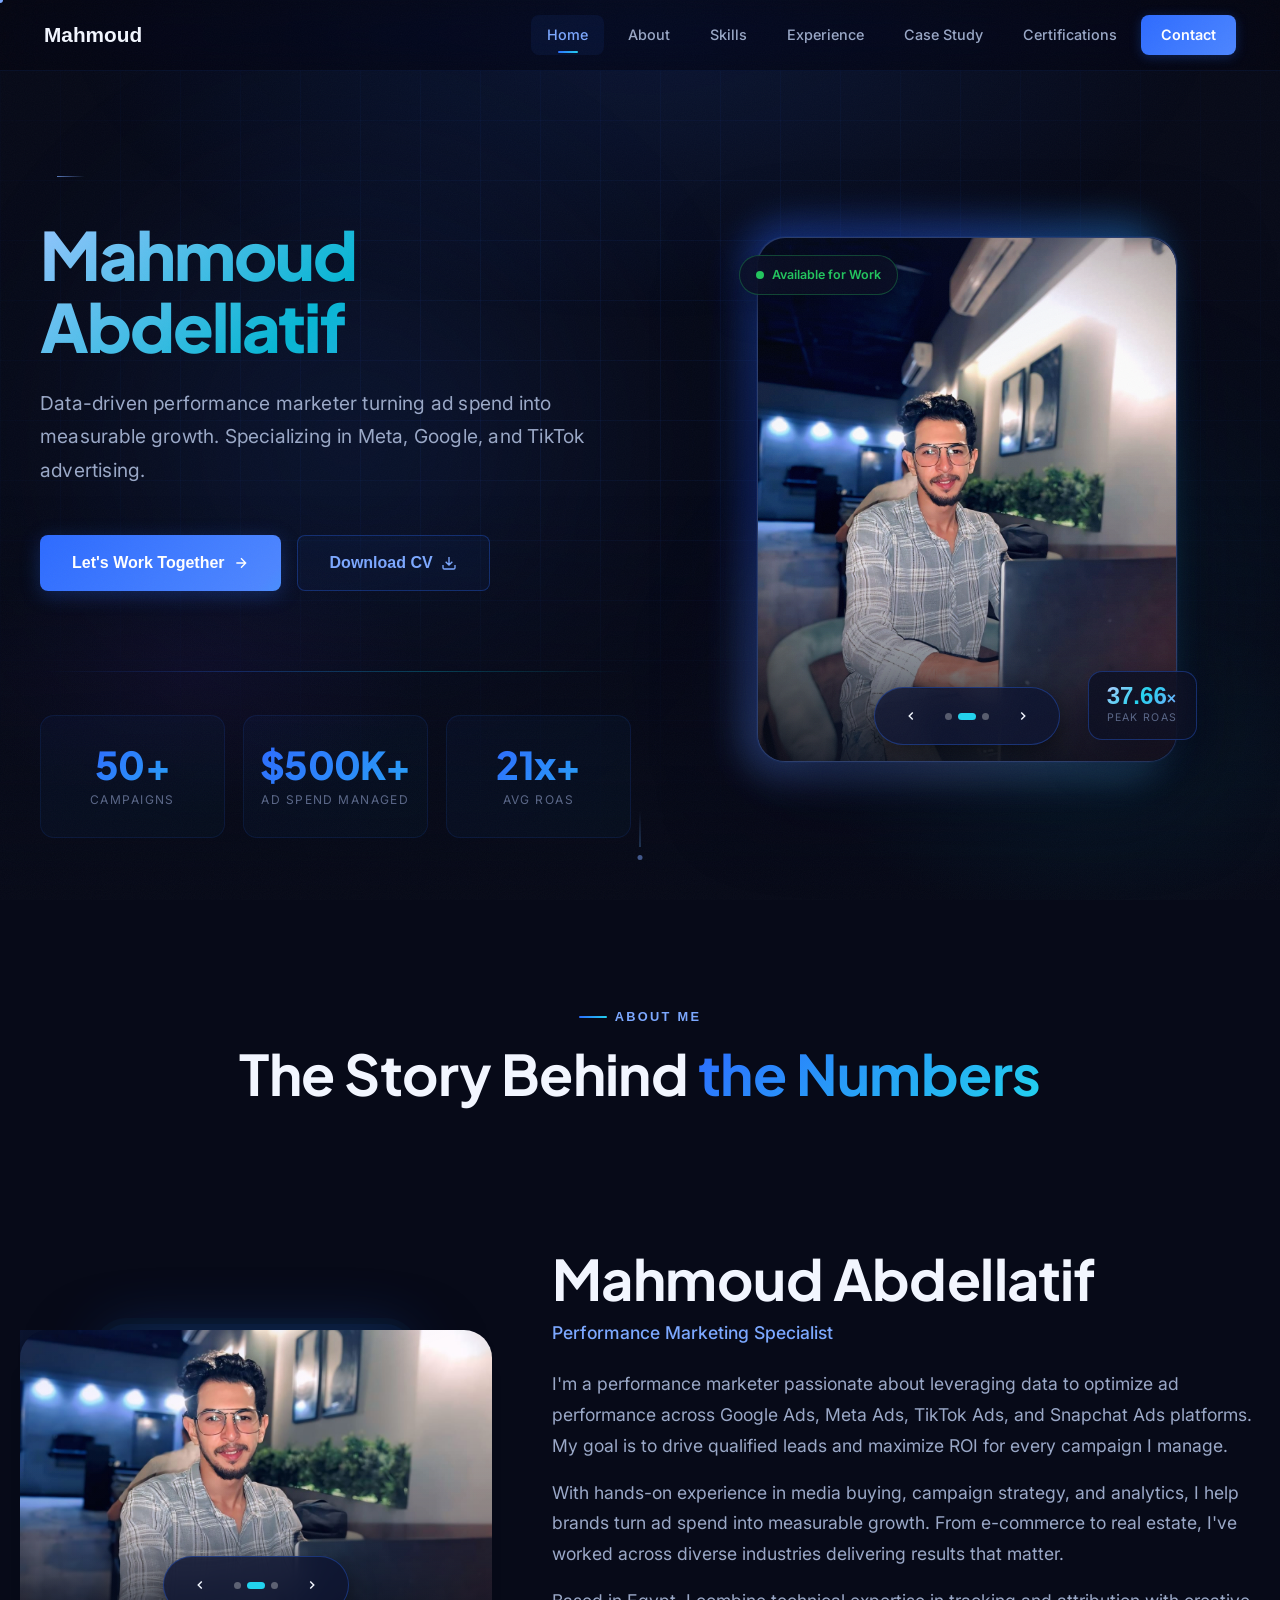
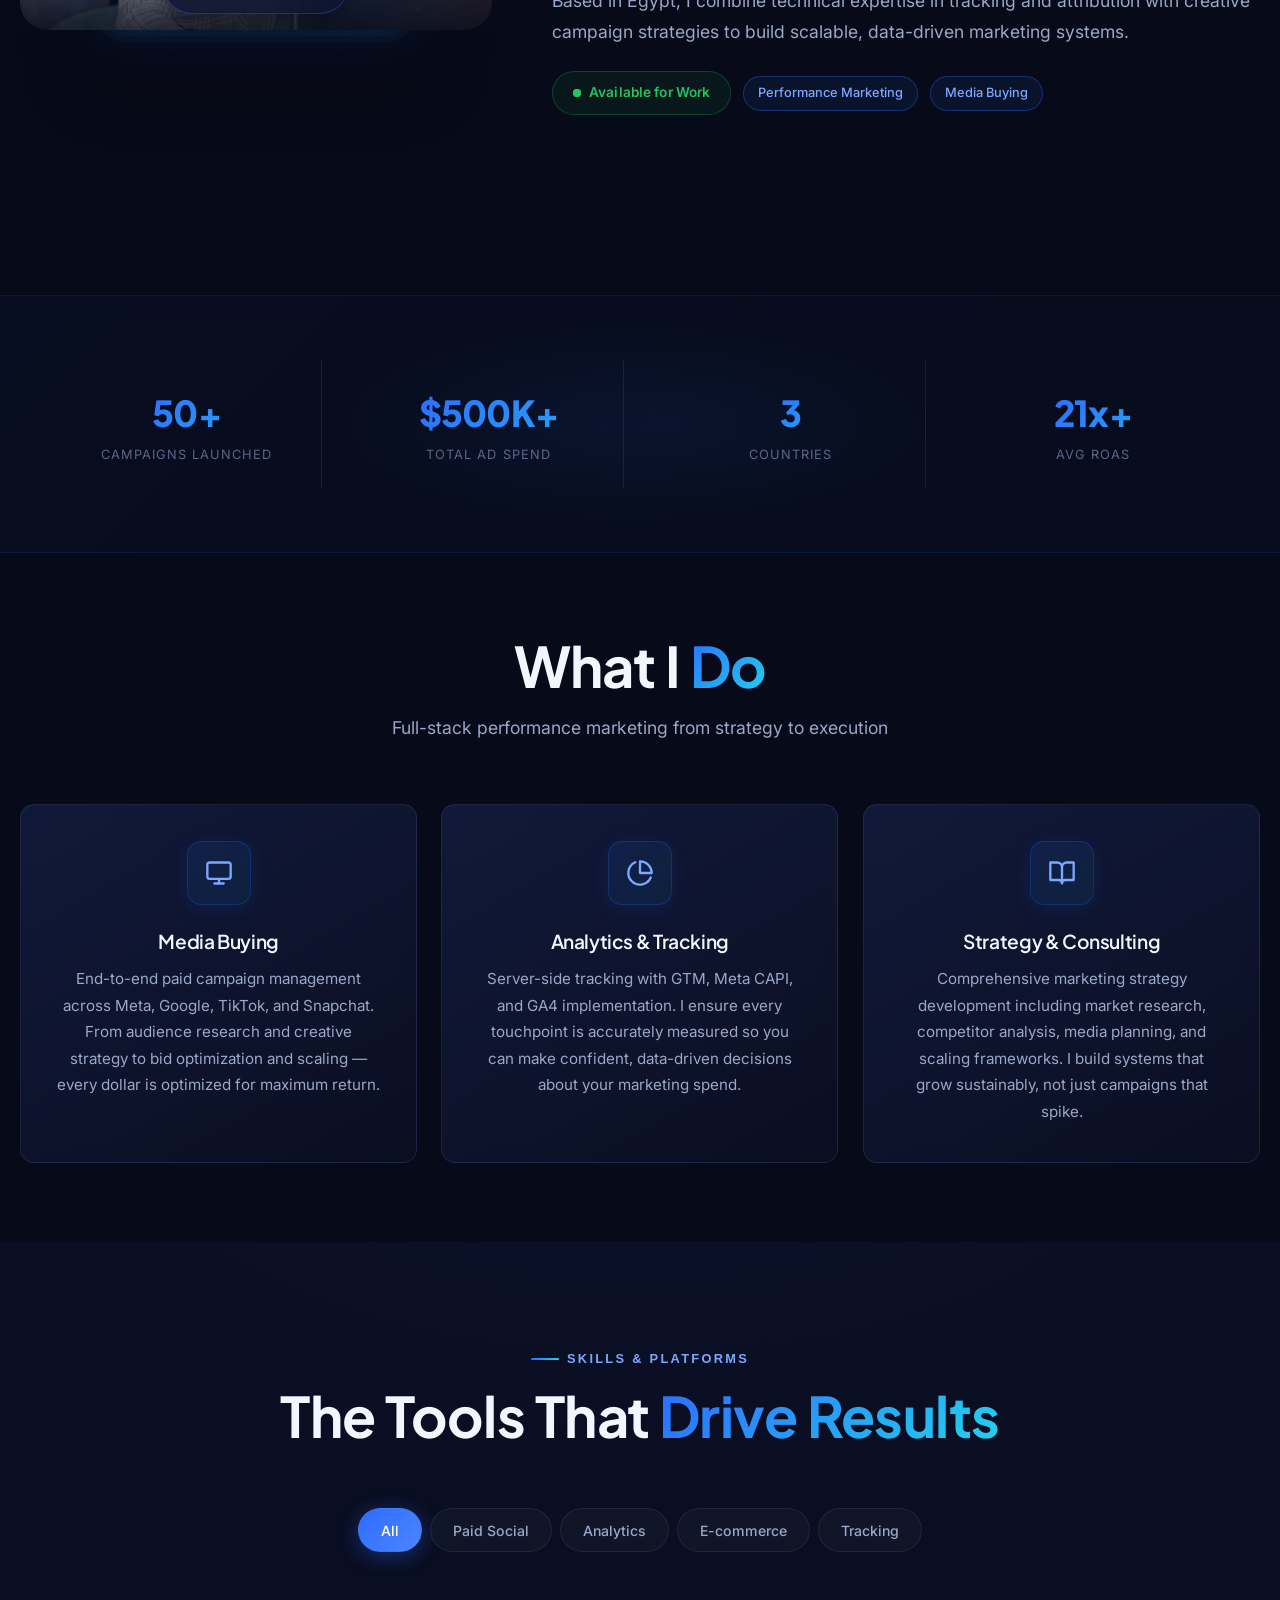
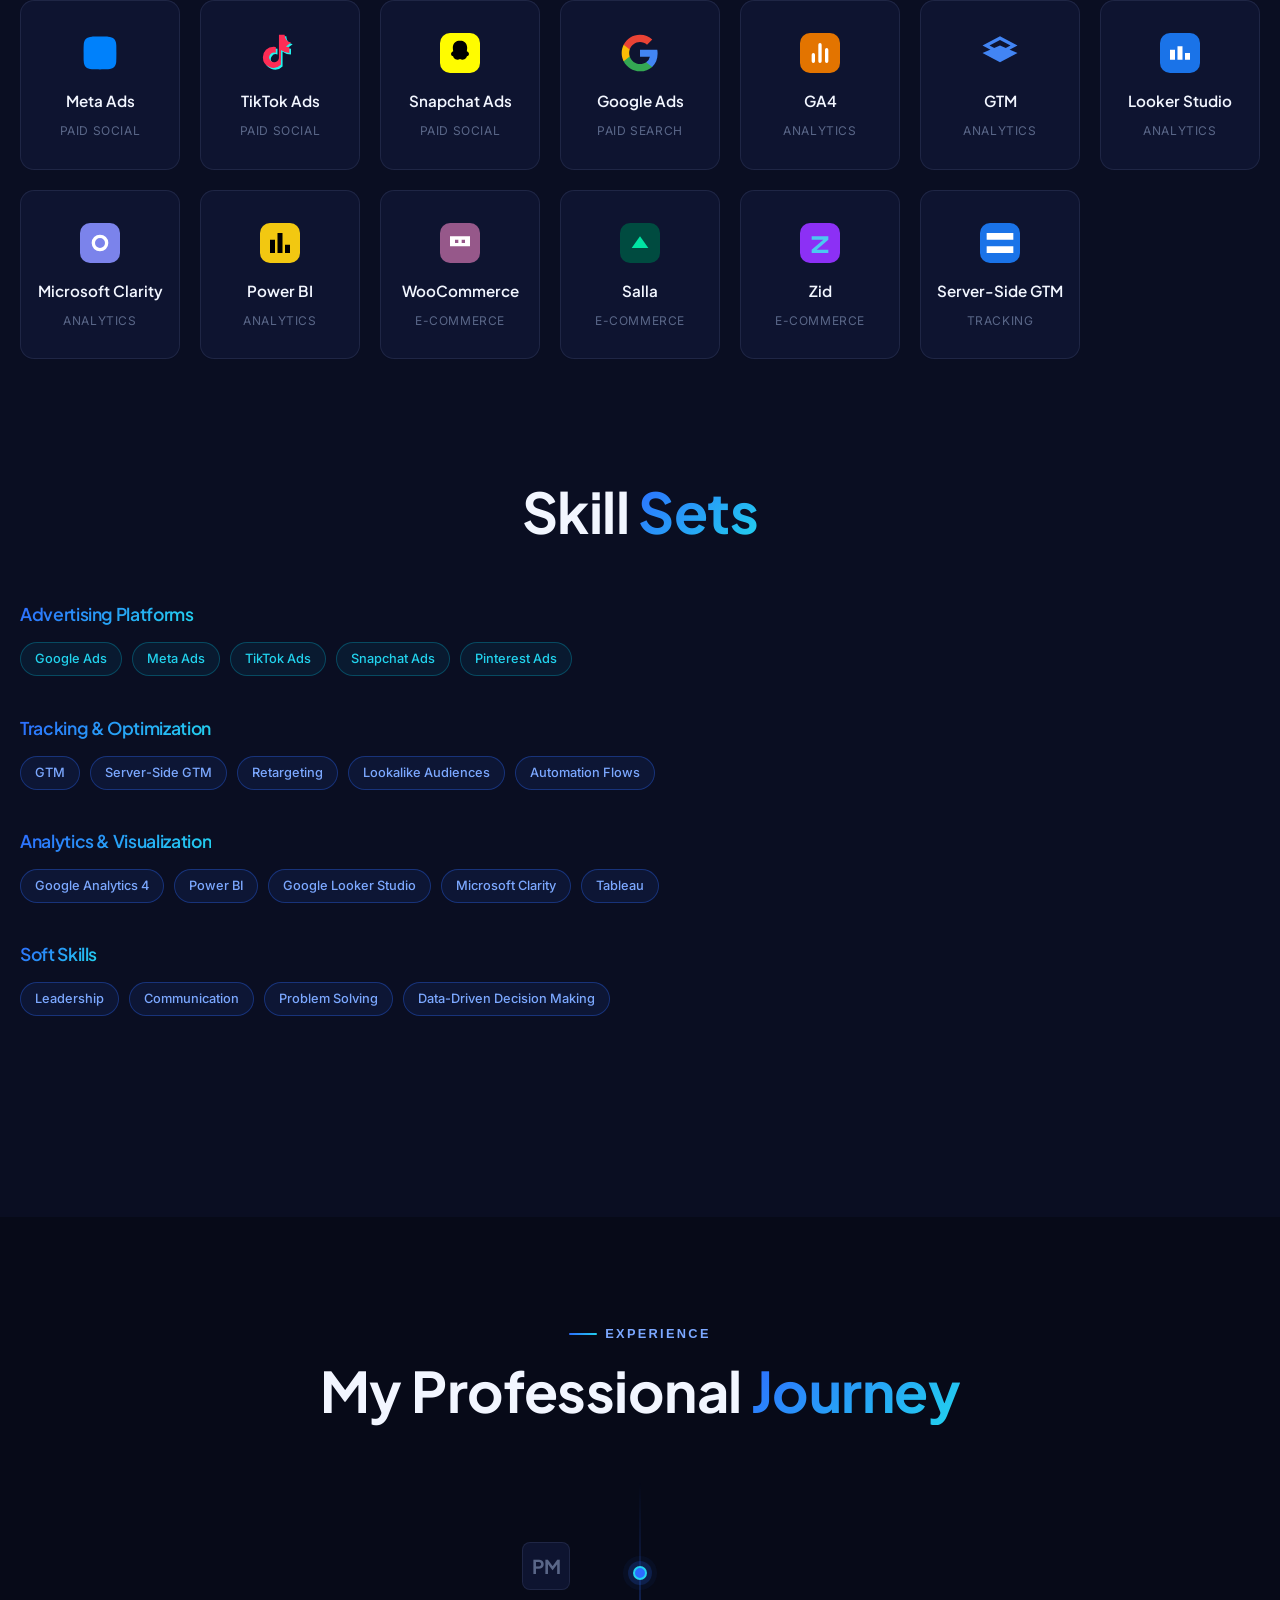
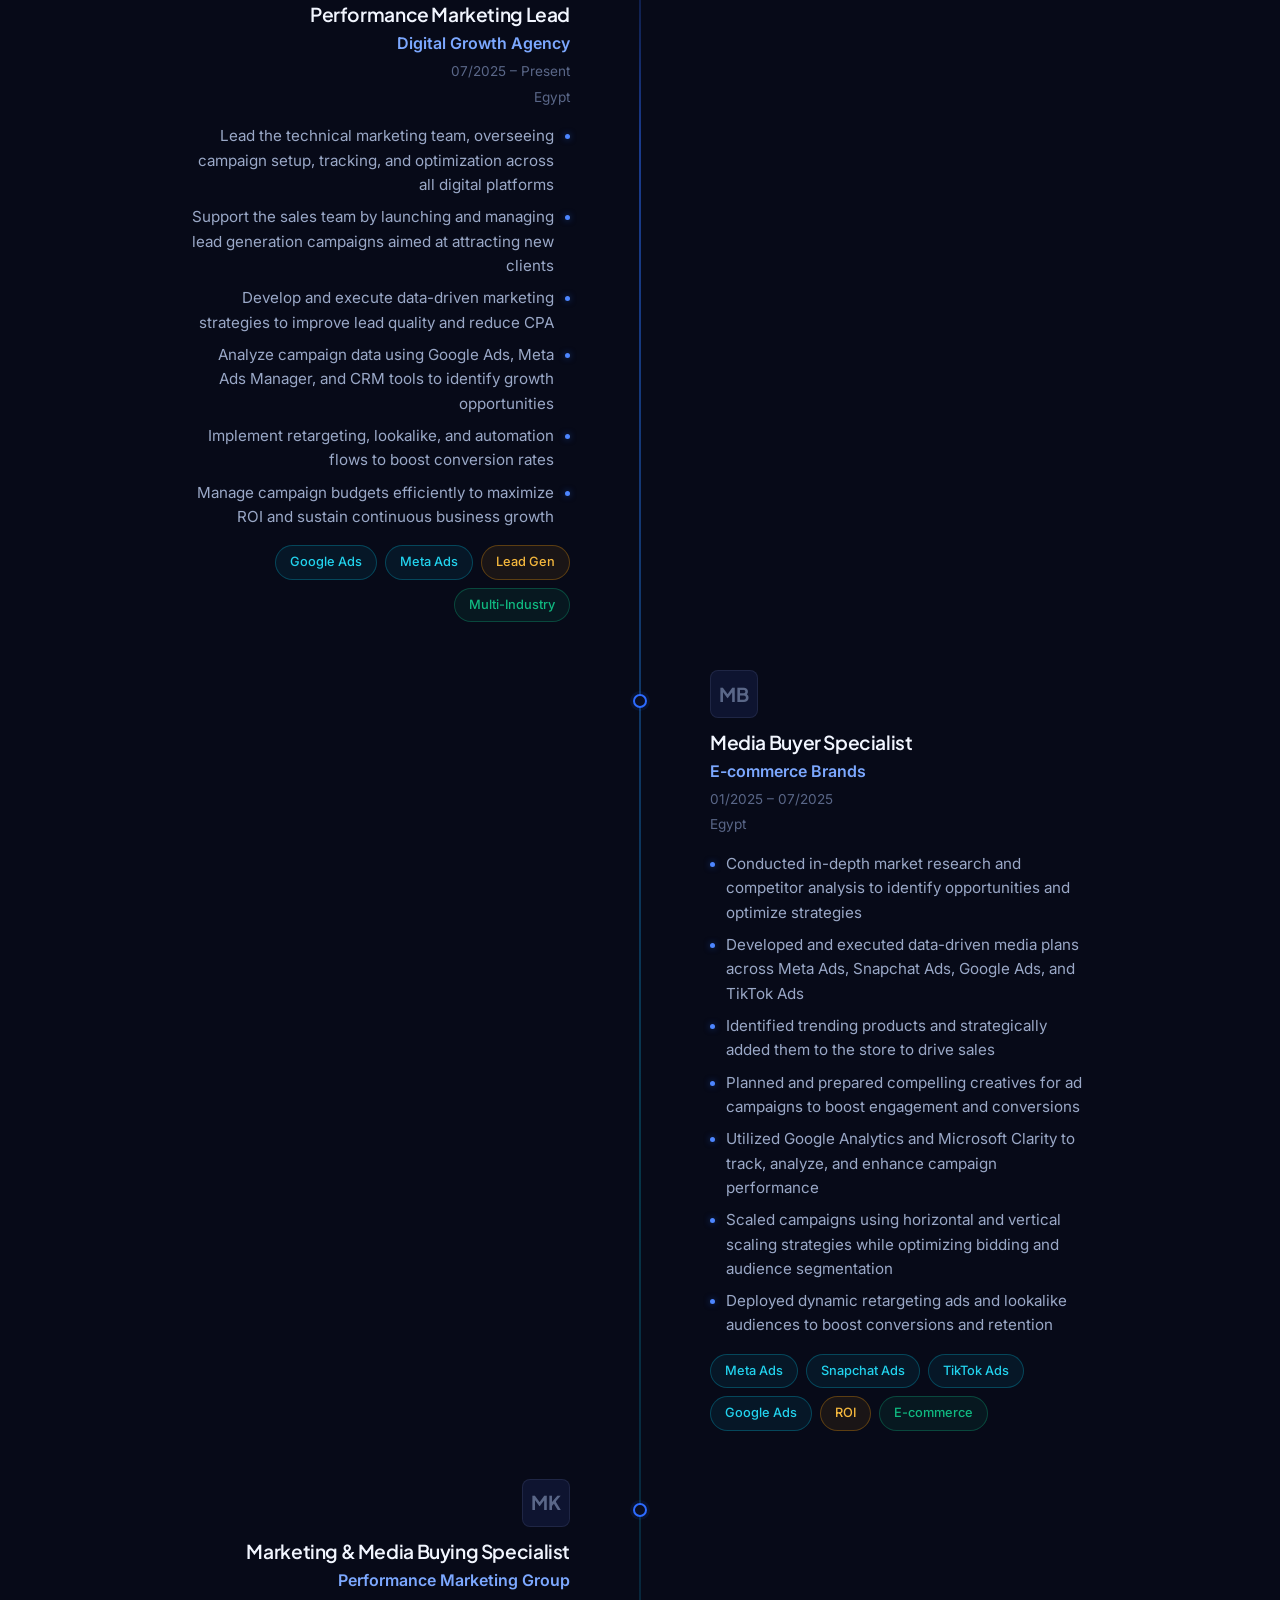
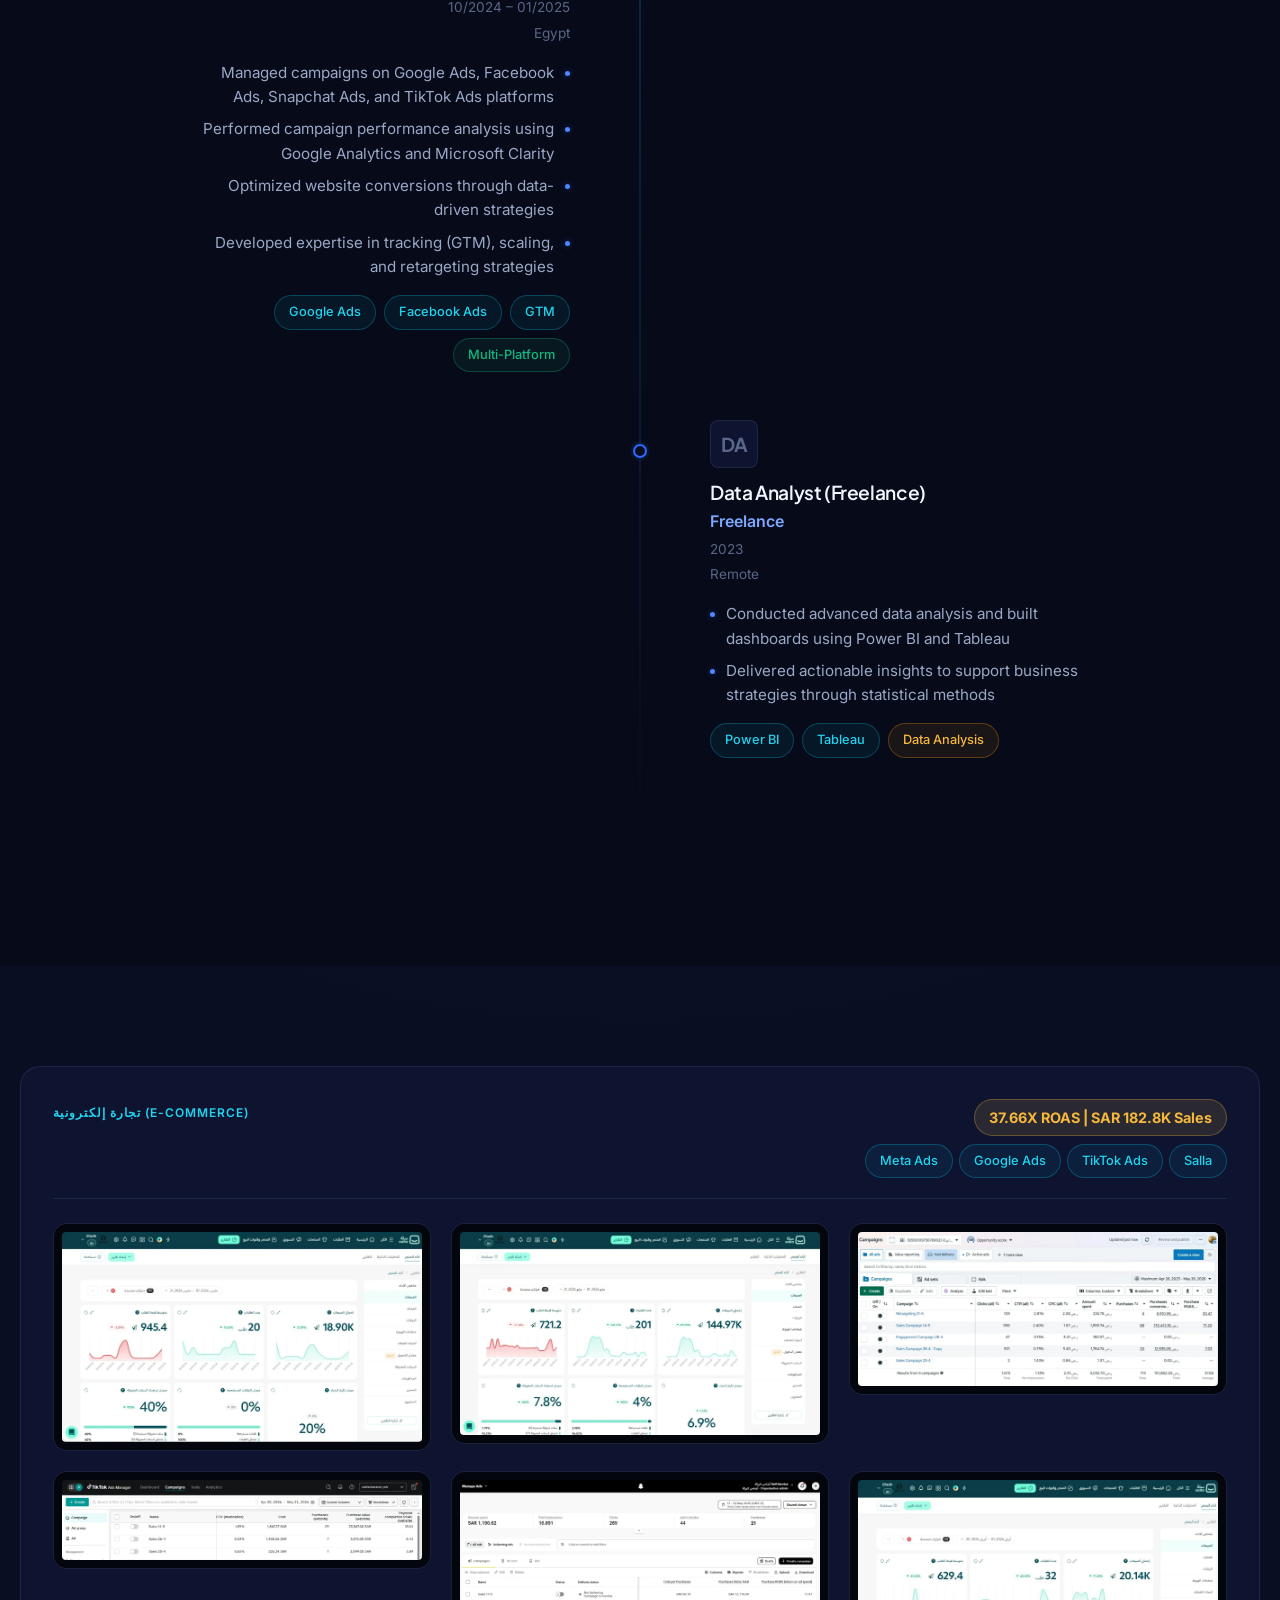
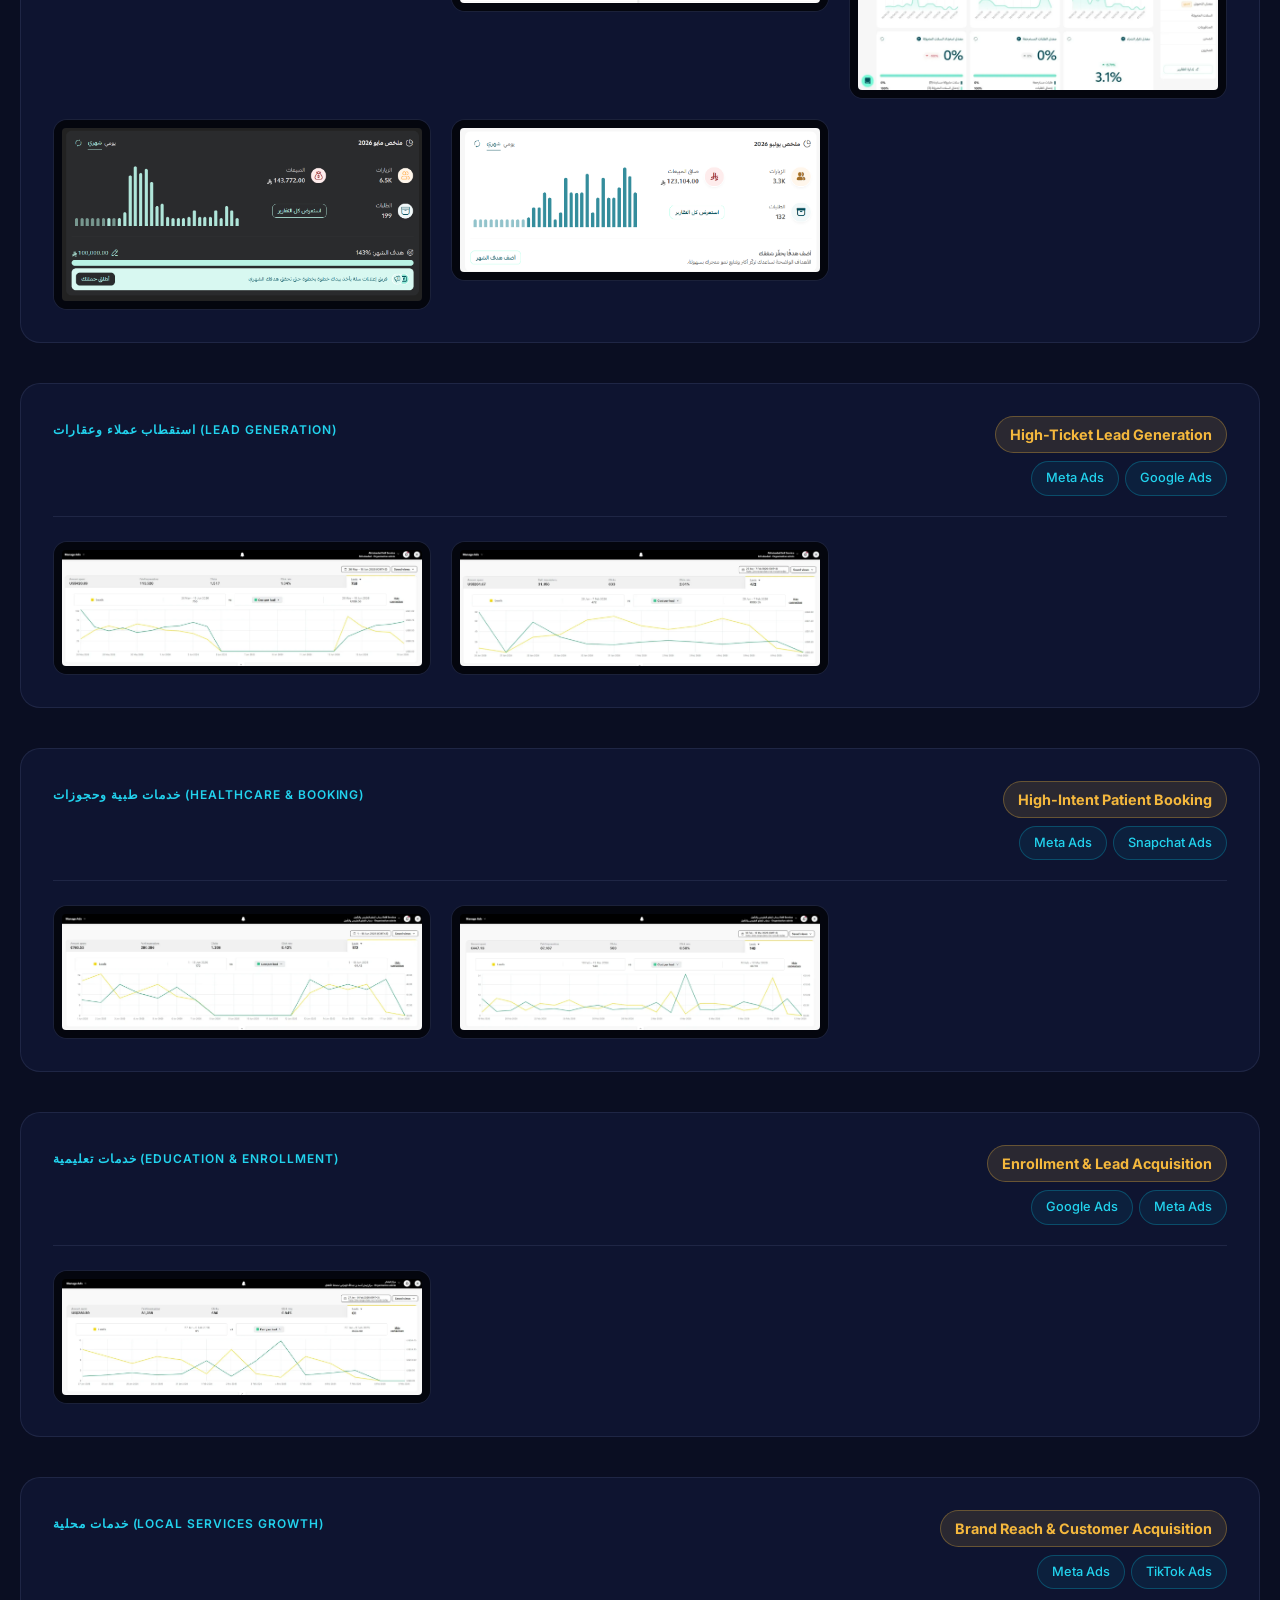
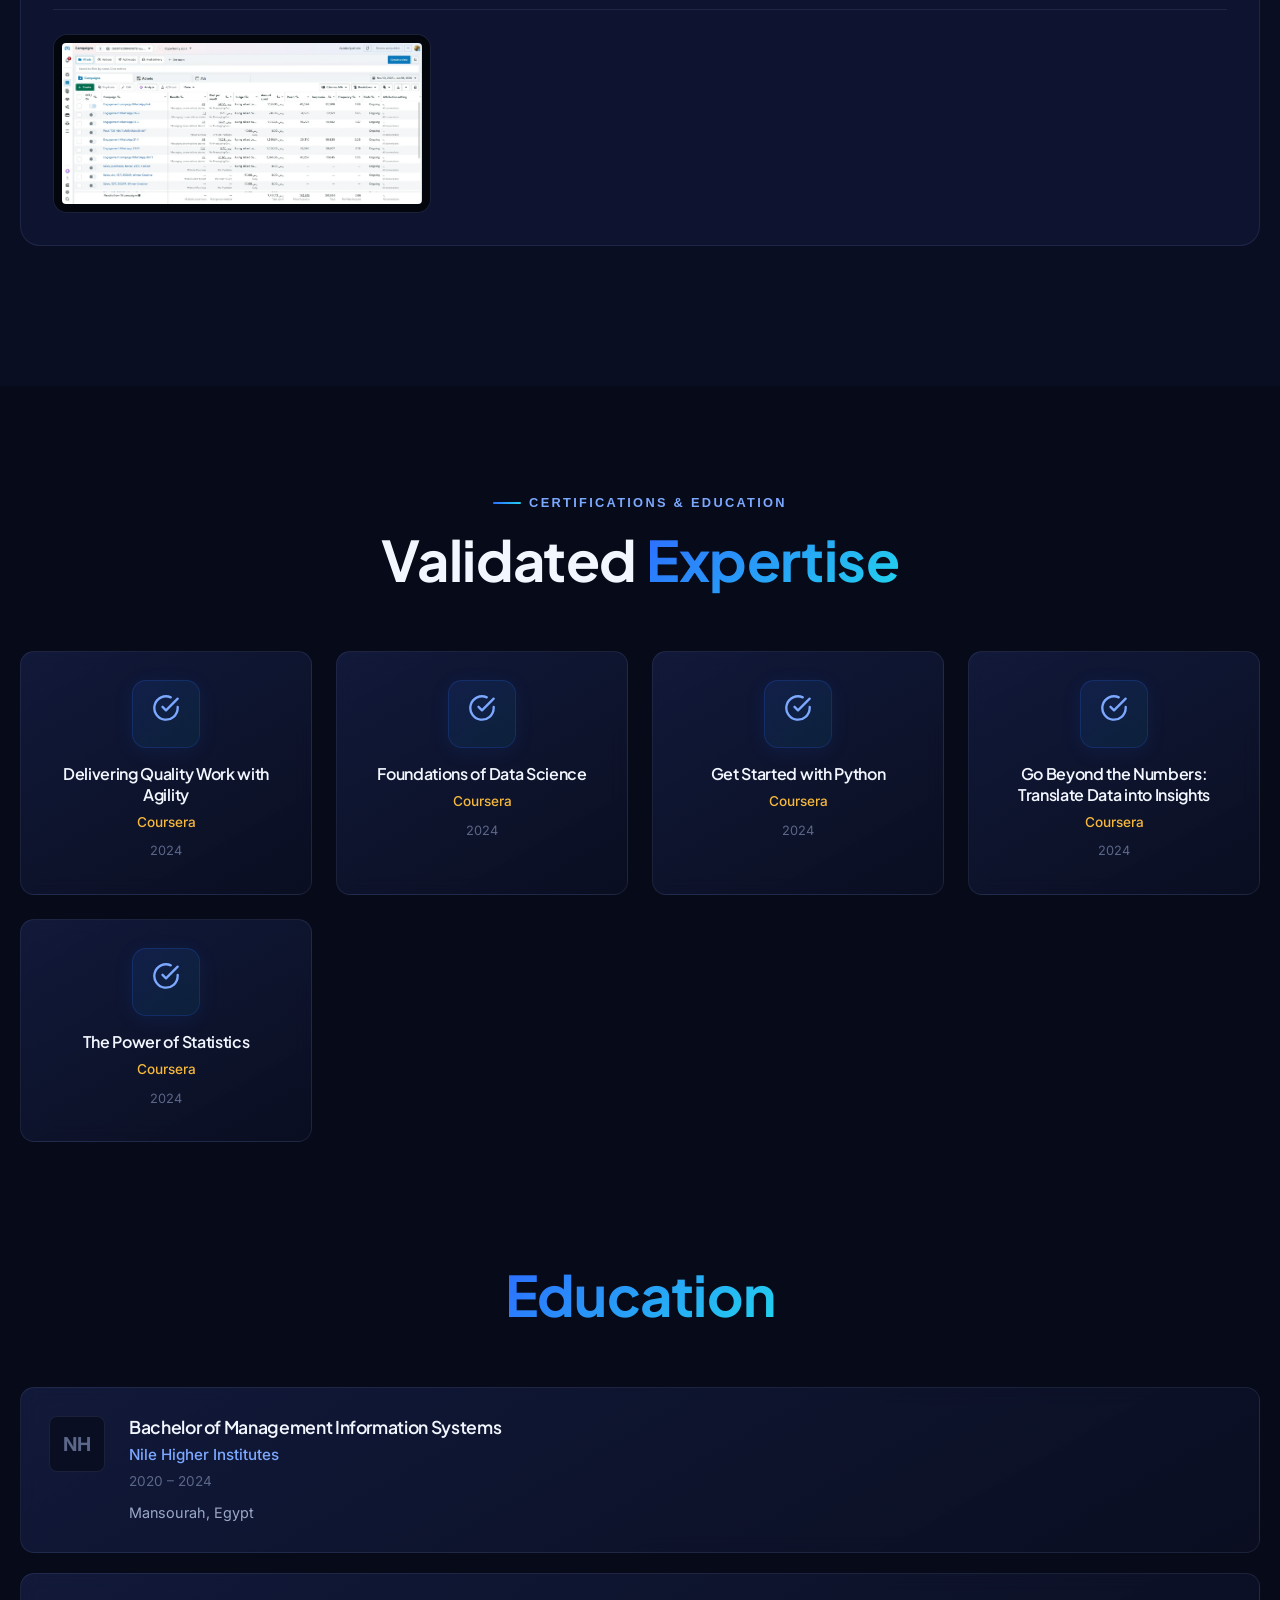
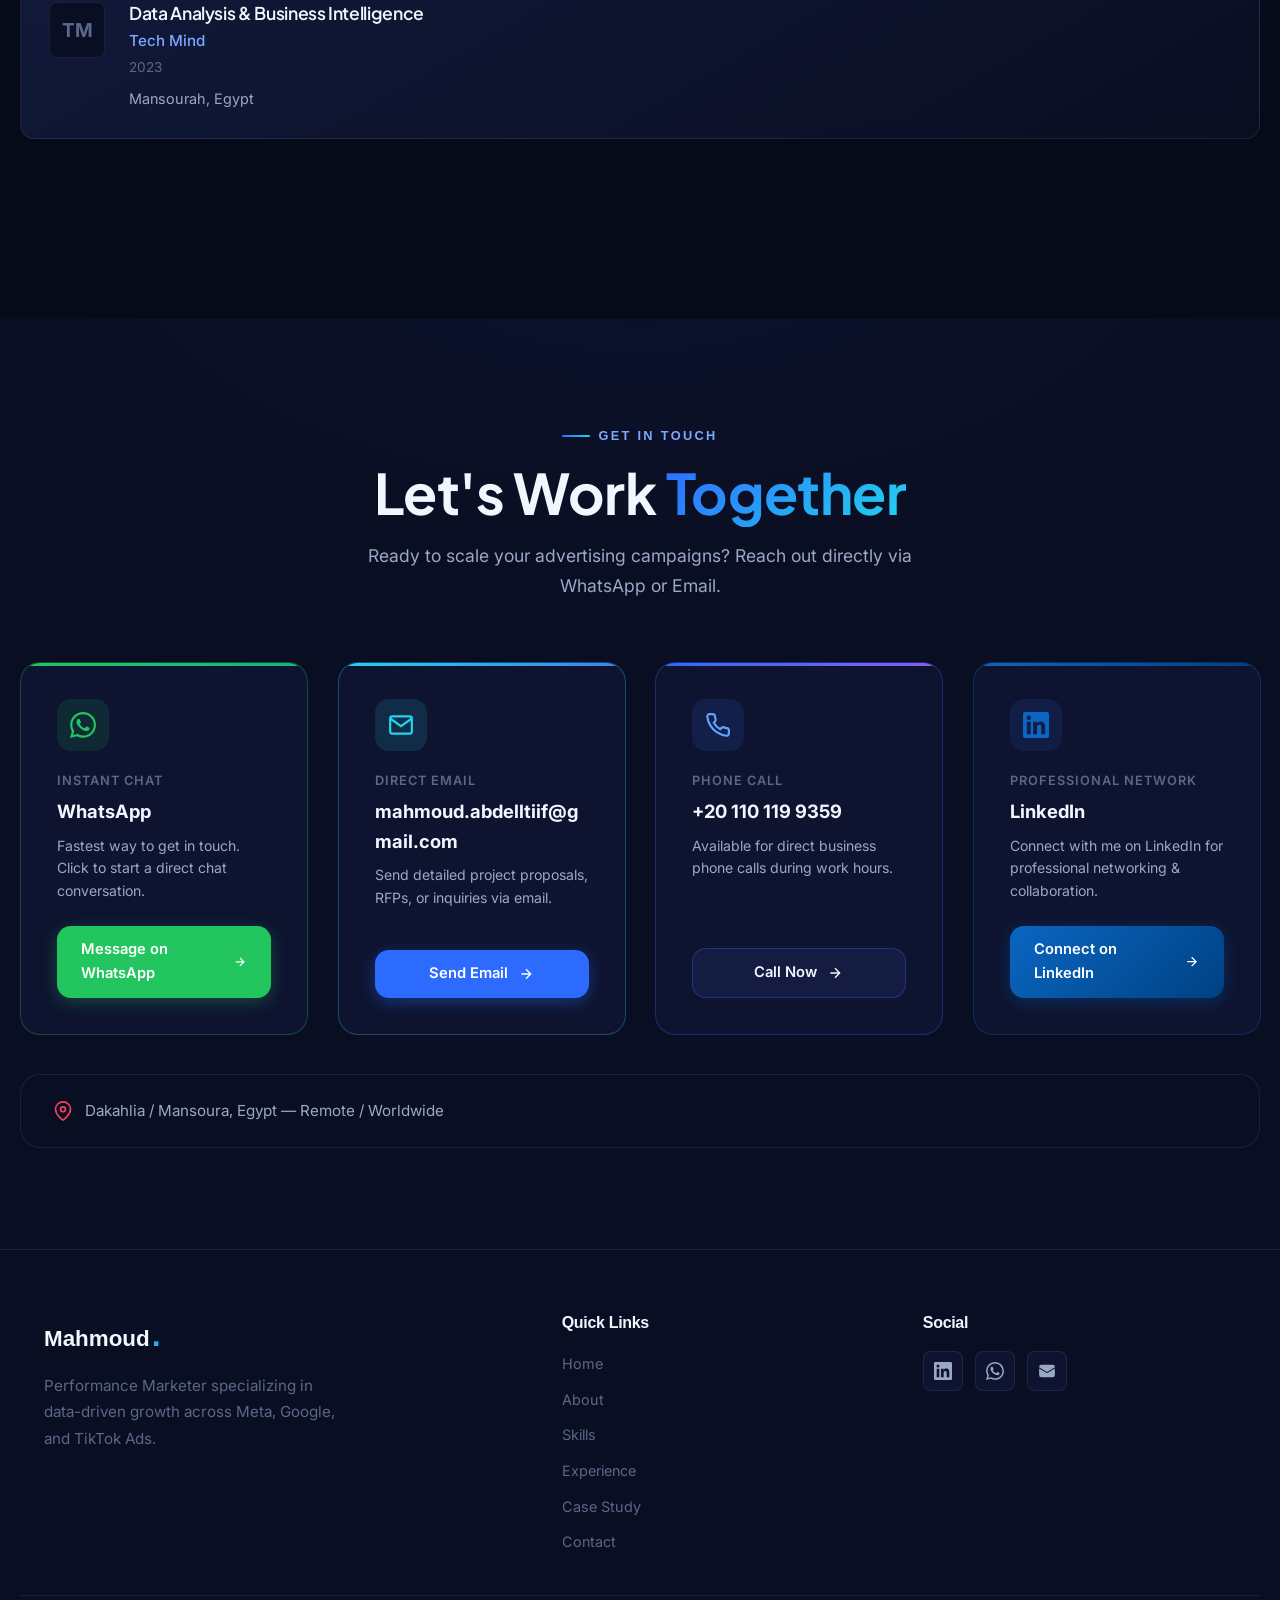
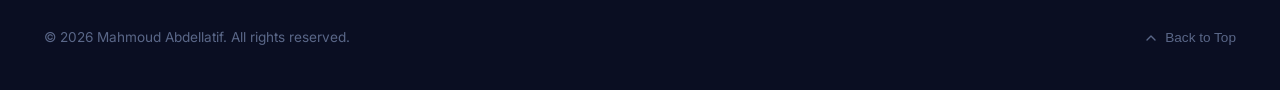
==== commit 15bdfeb6: "MA" ====
--- a/index.html
+++ b/index.html
@@ -240,105 +240,118 @@
 
         <!-- Platforms Grid -->
         <div class="platforms-grid">
-          <div class="card platform-card filter-item" data-category="paid-social" data-gtm-event="platform_icon_click" data-gtm-platform="Meta Ads" data-gtm-category="Paid Social">
-            <div class="platform-icon" style="color: #0081FB" data-depth-layer>
-              <svg viewBox="0 0 24 24" fill="currentColor"><path d="M12 2.163c3.204 0 3.584.012 4.85.07 3.252.148 4.771 1.691 4.919 4.919.058 1.265.069 1.645.069 4.849 0 3.205-.012 3.584-.069 4.849-.149 3.225-1.664 4.771-4.919 4.919-1.266.058-1.644.07-4.85.07-3.204 0-3.584-.012-4.849-.07-3.26-.149-4.771-1.699-4.919-4.92-.058-1.265-.07-1.644-.07-4.849 0-3.204.013-3.583.07-4.849.149-3.227 1.664-4.771 4.919-4.919 1.266-.057 1.645-.069 4.849-.069zM12 0C8.741 0 8.333.014 7.053.072 2.695.272.273 2.69.073 7.052.014 8.333 0 8.741 0 12c0 3.259.014 3.668.072 4.948.2 4.358 2.618 6.78 6.98 6.98C8.333 23.986 8.741 24 12 24c3.259 0 3.668-.014 4.948-.072 4.354-.2 6.782-2.618 6.979-6.98.059-1.28.073-1.689.073-4.948 0-3.259-.014-3.667-.072-4.947-.196-4.354-2.617-6.78-6.979-6.98C15.668.014 15.259 0 12 0zm0 5.838a6.162 6.162 0 100 12.324 6.162 6.162 0 000-12.324zM12 16a4 4 0 110-8 4 4 0 010 8zm6.406-11.845a1.44 1.44 0 100 2.881 1.44 1.44 0 000-2.881z"/></svg>
+          <!-- Meta Ads -->
+          <div class="card platform-card filter-item" style="--brand-glow: rgba(0, 129, 251, 0.4);" data-category="paid-social" data-gtm-event="platform_icon_click" data-gtm-platform="Meta Ads" data-gtm-category="Paid Social">
+            <div class="platform-icon" data-depth-layer>
+              <svg viewBox="0 0 24 24" width="40" height="40"><path d="M12 2.163c3.204 0 3.584.012 4.85.07 3.252.148 4.771 1.691 4.919 4.919.058 1.265.069 1.645.069 4.849 0 3.205-.012 3.584-.069 4.849-.149 3.225-1.664 4.771-4.919 4.919-1.266.058-1.644.07-4.85.07-3.204 0-3.584-.012-4.849-.07-3.26-.149-4.771-1.699-4.919-4.92-.058-1.265-.07-1.644-.07-4.849 0-3.204.013-3.583.07-4.849.149-3.227 1.664-4.771 4.919-4.919 1.266-.057 1.645-.069 4.849-.069z" fill="#0081FB"/></svg>
             </div>
             <div class="platform-name">Meta Ads</div>
             <div class="platform-category">Paid Social</div>
           </div>
 
-          <div class="card platform-card filter-item" data-category="paid-social" data-gtm-event="platform_icon_click" data-gtm-platform="TikTok Ads" data-gtm-category="Paid Social">
-            <div class="platform-icon" style="color: #000000" data-depth-layer>
-              <svg viewBox="0 0 24 24" fill="currentColor"><path d="M12.525.02c1.31-.02 2.61-.01 3.91-.02.08 1.53.63 3.09 1.75 4.17 1.12 1.11 2.7 1.62 4.24 1.79v4.03c-1.44-.05-2.89-.35-4.2-.97-.57-.26-1.1-.59-1.62-.93-.01 2.92.01 5.84-.02 8.75-.08 1.4-.54 2.79-1.35 3.94-1.31 1.92-3.58 3.17-5.91 3.21-1.43.08-2.86-.31-4.08-1.03-2.02-1.19-3.44-3.37-3.65-5.71-.02-.5-.03-1-.01-1.49.18-1.9 1.12-3.72 2.58-4.96 1.66-1.44 3.98-2.13 6.15-1.72.02 1.48-.04 2.96-.04 4.44-.99-.32-2.15-.23-3.02.37-.63.41-1.11 1.04-1.36 1.75-.21.51-.15 1.07-.14 1.61.24 1.64 1.82 3.02 3.5 2.87 1.12-.01 2.19-.66 2.77-1.61.19-.33.4-.67.41-1.06.1-1.79.06-3.57.07-5.36.01-4.03-.01-8.05.02-12.07z"/></svg>
+          <!-- TikTok Ads -->
+          <div class="card platform-card filter-item" style="--brand-glow: rgba(0, 242, 254, 0.45);" data-category="paid-social" data-gtm-event="platform_icon_click" data-gtm-platform="TikTok Ads" data-gtm-category="Paid Social">
+            <div class="platform-icon" data-depth-layer>
+              <svg viewBox="0 0 24 24" width="40" height="40"><path d="M19.589 6.686a4.793 4.793 0 01-3.77-4.245V2h-3.445v13.672a2.896 2.896 0 01-5.201 1.743 2.895 2.895 0 013.313-4.511V9.432a6.34 6.34 0 00-1.428-.162A6.335 6.335 0 002.72 15.606a6.335 6.335 0 0010.82 4.475V11.23a8.218 8.218 0 005.049 1.706V9.491a4.78 4.78 0 01-2.001-.433" fill="#25F4EE"/><path d="M18.589 5.686a4.793 4.793 0 01-3.77-4.245V1h-3.445v13.672a2.896 2.896 0 01-5.201 1.743 2.895 2.895 0 013.313-4.511V8.432a6.34 6.34 0 00-1.428-.162A6.335 6.335 0 001.72 14.606a6.335 6.335 0 0010.82 4.475V10.23a8.218 8.218 0 005.049 1.706V8.491a4.78 4.78 0 01-2.001-.433" fill="#FE2C55"/></svg>
             </div>
             <div class="platform-name">TikTok Ads</div>
             <div class="platform-category">Paid Social</div>
           </div>
 
-          <div class="card platform-card filter-item" data-category="paid-social" data-gtm-event="platform_icon_click" data-gtm-platform="Snapchat Ads" data-gtm-category="Paid Social">
-            <div class="platform-icon" style="color: #FFFC00" data-depth-layer>
-              <svg viewBox="0 0 24 24" fill="currentColor"><path d="M12.206.793c.99 0 4.347.276 5.93 3.821.529 1.193.403 3.219.299 4.847l-.003.06c-.012.18-.022.345-.03.51.075.045.203.09.401.09.3-.016.659-.12.922-.214.4-.15.891-.313 1.396-.313.314 0 .598.058.843.171.688.294.783.815.783.96 0 .642-.72 1.068-1.344 1.364-.165.076-.338.148-.503.217-.537.225-1.078.452-1.3.736-.111.141-.136.352-.136.488 0 .146.028.294.084.44.302.747.892 1.376 1.472 1.986.247.26.491.518.714.784.57.686.835 1.3.835 1.596 0 .278-.195.718-.741.913a5.615 5.615 0 01-1.822.308c-.228 0-.43-.017-.606-.05-.296-.05-.539-.158-.81-.283a2.946 2.946 0 00-.41-.163c-.141-.04-.293-.061-.447-.061-.237 0-.472.047-.678.108a3.76 3.76 0 00-.543.217c-.329.164-.665.342-1.101.342-.053 0-.107-.003-.162-.009a2.483 2.483 0 01-.148-.022c-.327-.06-.632-.204-.96-.36-.316-.148-.661-.312-1.063-.39a2.802 2.802 0 00-.532-.051c-.368 0-.728.07-1.048.182-.327.108-.603.258-.882.412-.278.153-.562.305-.89.384a2.434 2.434 0 01-.578.07c-.432 0-.797-.168-1.164-.362-.253-.133-.51-.265-.797-.348a2.055 2.055 0 00-.577-.082c-.378 0-.72.098-1.04.215a3.85 3.85 0 00-.578.275c-.269.15-.516.276-.818.326a2.614 2.614 0 01-.438.038c-.585 0-1.284-.118-1.692-.32-.435-.214-.595-.558-.595-.89 0-.295.258-.889.817-1.56.218-.26.462-.513.707-.77.594-.617 1.193-1.248 1.502-2 .06-.15.09-.305.09-.459a.926.926 0 00-.121-.466c-.21-.289-.74-.513-1.264-.737a7.487 7.487 0 01-.476-.206C1.357 12.766.637 12.344.637 11.7c0-.16.1-.66.773-.94a2.96 2.96 0 011.117-.233c.488 0 .938.143 1.308.293.263.102.568.21.84.21.186 0 .316-.04.392-.08a14.29 14.29 0 01-.034-.563c-.103-1.626-.227-3.65.3-4.838C7.003 1.048 10.337.793 12.207.793z"/></svg>
+          <!-- Snapchat Ads -->
+          <div class="card platform-card filter-item" style="--brand-glow: rgba(255, 252, 0, 0.45);" data-category="paid-social" data-gtm-event="platform_icon_click" data-gtm-platform="Snapchat Ads" data-gtm-category="Paid Social">
+            <div class="platform-icon" data-depth-layer>
+              <svg viewBox="0 0 24 24" width="40" height="40"><rect width="24" height="24" rx="6" fill="#FFFC00"/><path d="M12.01 4.5c-2.45 0-4.32 1.84-4.32 4.3 0 .7.12 1.45.24 2.12-.4.18-.76.43-1.02.77-.28.37-.36.81-.24 1.25.15.54.63.95 1.18 1.01.21.75.76 1.41 1.47 1.77.36.18.76.28 1.17.28.52 0 1.04-.16 1.51-.45.47.29.99.45 1.51.45.41 0 .81-.1 1.17-.28.71-.36 1.26-1.02 1.47-1.77.55-.06 1.03-.47 1.18-1.01.12-.44.04-.88-.24-1.25-.26-.34-.62-.59-1.02-.77.12-.67.24-1.42.24-2.12 0-2.46-1.87-4.3-4.32-4.3z" fill="#000000"/></svg>
             </div>
             <div class="platform-name">Snapchat Ads</div>
             <div class="platform-category">Paid Social</div>
           </div>
 
-          <div class="card platform-card filter-item" data-category="paid-social" data-gtm-event="platform_icon_click" data-gtm-platform="Google Ads" data-gtm-category="Paid Search">
-            <div class="platform-icon" data-depth-layer>
-              <svg viewBox="0 0 24 24" fill="currentColor"><path d="M22.56 12.25c0-.78-.07-1.53-.2-2.25H12v4.26h5.92a5.06 5.06 0 01-2.2 3.32v2.77h3.57c2.08-1.92 3.28-4.74 3.28-8.1z" fill="#4285F4"/><path d="M12 23c2.97 0 5.46-.98 7.28-2.66l-3.57-2.77c-.98.66-2.23 1.06-3.71 1.06-2.86 0-5.29-1.93-6.16-4.53H2.18v2.84C3.99 20.53 7.7 23 12 23z" fill="#34A853"/><path d="M5.84 14.09c-.22-.66-.35-1.36-.35-2.09s.13-1.43.35-2.09V7.07H2.18C1.43 8.55 1 10.22 1 12s.43 3.45 1.18 4.93l2.85-2.22.81-.62z" fill="#FBBC05"/><path d="M12 5.38c1.62 0 3.06.56 4.21 1.64l3.15-3.15C17.45 2.09 14.97 1 12 1 7.7 1 3.99 3.47 2.18 7.07l3.66 2.84c.87-2.6 3.3-4.53 6.16-4.53z" fill="#EA4335"/></svg>
+          <!-- Google Ads -->
+          <div class="card platform-card filter-item" style="--brand-glow: rgba(66, 133, 244, 0.45);" data-category="paid-social" data-gtm-event="platform_icon_click" data-gtm-platform="Google Ads" data-gtm-category="Paid Search">
+            <div class="platform-icon" data-depth-layer>
+              <svg viewBox="0 0 24 24" width="40" height="40"><path d="M22.56 12.25c0-.78-.07-1.53-.2-2.25H12v4.26h5.92a5.06 5.06 0 01-2.2 3.32v2.77h3.57c2.08-1.92 3.28-4.74 3.28-8.1z" fill="#4285F4"/><path d="M12 23c2.97 0 5.46-.98 7.28-2.66l-3.57-2.77c-.98.66-2.23 1.06-3.71 1.06-2.86 0-5.29-1.93-6.16-4.53H2.18v2.84C3.99 20.53 7.7 23 12 23z" fill="#34A853"/><path d="M5.84 14.09c-.22-.66-.35-1.36-.35-2.09s.13-1.43.35-2.09V7.07H2.18C1.43 8.55 1 10.22 1 12s.43 3.45 1.18 4.93l2.85-2.22.81-.62z" fill="#FBBC05"/><path d="M12 5.38c1.62 0 3.06.56 4.21 1.64l3.15-3.15C17.45 2.09 14.97 1 12 1 7.7 1 3.99 3.47 2.18 7.07l3.66 2.84c.87-2.6 3.3-4.53 6.16-4.53z" fill="#EA4335"/></svg>
             </div>
             <div class="platform-name">Google Ads</div>
             <div class="platform-category">Paid Search</div>
           </div>
 
-          <div class="card platform-card filter-item" data-category="analytics" data-gtm-event="platform_icon_click" data-gtm-platform="GA4" data-gtm-category="Analytics">
-            <div class="platform-icon" style="color: #E37400" data-depth-layer>
-              <svg viewBox="0 0 24 24" fill="currentColor"><path d="M20 3v18H8v-3.28a2 2 0 10-2 0V21H0V3h6v3.28a2 2 0 102 0V3h12zm-2 2H9.44A4.014 4.014 0 018 6.56 4.014 4.014 0 016.56 5H2v14h4.56A4.014 4.014 0 018 17.44 4.014 4.014 0 019.44 19H18V5z"/></svg>
+          <!-- GA4 -->
+          <div class="card platform-card filter-item" style="--brand-glow: rgba(227, 116, 0, 0.45);" data-category="analytics" data-gtm-event="platform_icon_click" data-gtm-platform="GA4" data-gtm-category="Analytics">
+            <div class="platform-icon" data-depth-layer>
+              <svg viewBox="0 0 24 24" width="40" height="40"><rect width="24" height="24" rx="6" fill="#E37400"/><path d="M7 17v-4a1 1 0 012 0v4a1 1 0 01-2 0zm4 0V7a1 1 0 012 0v10a1 1 0 01-2 0zm4 0v-7a1 1 0 012 0v7a1 1 0 01-2 0z" fill="#FFFFFF"/></svg>
             </div>
             <div class="platform-name">GA4</div>
             <div class="platform-category">Analytics</div>
           </div>
 
-          <div class="card platform-card filter-item" data-category="analytics" data-gtm-event="platform_icon_click" data-gtm-platform="GTM" data-gtm-category="Analytics">
-            <div class="platform-icon" style="color: #4285F4" data-depth-layer>
-              <svg viewBox="0 0 24 24" fill="currentColor"><path d="M12 2L1.5 7.5 12 13l10.5-5.5L12 2zm0 2.18l6.3 3.32L12 10.82 5.7 7.5 12 4.18zM1.5 12L12 17.5 22.5 12 12 7.5 1.5 12zm3.36 0L12 15.32 19.14 12 12 8.68 4.86 12zM1.5 16.5L12 22l10.5-5.5L12 11 1.5 16.5zm3.36 0L12 19.82 19.14 16.5 12 13.18 4.86 16.5z"/></svg>
+          <!-- GTM -->
+          <div class="card platform-card filter-item" style="--brand-glow: rgba(66, 133, 244, 0.45);" data-category="analytics" data-gtm-event="platform_icon_click" data-gtm-platform="GTM" data-gtm-category="Analytics">
+            <div class="platform-icon" data-depth-layer>
+              <svg viewBox="0 0 24 24" width="40" height="40"><path d="M12 2L1.5 7.5 12 13l10.5-5.5L12 2zm0 2.18l6.3 3.32L12 10.82 5.7 7.5 12 4.18zM1.5 12L12 17.5 22.5 12 12 7.5 1.5 12zm3.36 0L12 15.32 19.14 12 12 8.68 4.86 12z" fill="#4285F4"/></svg>
             </div>
             <div class="platform-name">GTM</div>
             <div class="platform-category">Analytics</div>
           </div>
 
-          <div class="card platform-card filter-item" data-category="analytics" data-gtm-event="platform_icon_click" data-gtm-platform="Looker Studio" data-gtm-category="Analytics">
-            <div class="platform-icon" style="color: #4285F4" data-depth-layer>
-              <svg viewBox="0 0 24 24" fill="currentColor"><path d="M12 2C6.48 2 2 6.48 2 12s4.48 10 10 10 10-4.48 10-10S17.52 2 12 2zm-1 17.93c-3.95-.49-7-3.85-7-7.93 0-.62.08-1.21.21-1.79L9 15v1c0 1.1.9 2 2 2v1.93zm6.9-2.54c-.26-.81-1-1.39-1.9-1.39h-1v-3c0-.55-.45-1-1-1H8v-2h2c.55 0 1-.45 1-1V7h2c1.1 0 2-.9 2-2v-.41c2.93 1.19 5 4.06 5 7.41 0 2.08-.8 3.97-2.1 5.39z"/></svg>
+          <!-- Looker Studio -->
+          <div class="card platform-card filter-item" style="--brand-glow: rgba(66, 133, 244, 0.45);" data-category="analytics" data-gtm-event="platform_icon_click" data-gtm-platform="Looker Studio" data-gtm-category="Analytics">
+            <div class="platform-icon" data-depth-layer>
+              <svg viewBox="0 0 24 24" width="40" height="40"><rect width="24" height="24" rx="6" fill="#1A73E8"/><path d="M6 16h3v-6H6v6zm4.5 0h3V8h-3v8zm4.5 0h3v-4h-3v4z" fill="#FFFFFF"/></svg>
             </div>
             <div class="platform-name">Looker Studio</div>
             <div class="platform-category">Analytics</div>
           </div>
 
-          <div class="card platform-card filter-item" data-category="analytics" data-gtm-event="platform_icon_click" data-gtm-platform="Microsoft Clarity" data-gtm-category="Analytics">
-            <div class="platform-icon" style="color: #7B83EB" data-depth-layer>
-              <svg viewBox="0 0 24 24" fill="currentColor"><circle cx="12" cy="12" r="3"/><path d="M1 12s4-8 11-8 11 8 11 8-4 8-11 8-11-8-11-8z"/><circle cx="12" cy="12" r="3" fill="#0A0A0F"/></svg>
+          <!-- Microsoft Clarity -->
+          <div class="card platform-card filter-item" style="--brand-glow: rgba(123, 131, 235, 0.45);" data-category="analytics" data-gtm-event="platform_icon_click" data-gtm-platform="Microsoft Clarity" data-gtm-category="Analytics">
+            <div class="platform-icon" data-depth-layer>
+              <svg viewBox="0 0 24 24" width="40" height="40"><rect width="24" height="24" rx="6" fill="#7B83EB"/><path d="M12 7a5 5 0 00-5 5 5 5 0 005 5 5 5 0 005-5 5 5 0 00-5-5zm0 8a3 3 0 110-6 3 3 0 010 6z" fill="#FFFFFF"/></svg>
             </div>
             <div class="platform-name">Microsoft Clarity</div>
             <div class="platform-category">Analytics</div>
           </div>
 
-          <div class="card platform-card filter-item" data-category="analytics" data-gtm-event="platform_icon_click" data-gtm-platform="Power BI" data-gtm-category="Analytics">
-            <div class="platform-icon" style="color: #F2C811" data-depth-layer>
-              <svg viewBox="0 0 24 24" fill="currentColor"><path d="M1 3h6v18H1V3zm8 5h6v13H9V8zm8-3h6v16h-6V5z"/></svg>
+          <!-- Power BI -->
+          <div class="card platform-card filter-item" style="--brand-glow: rgba(242, 200, 17, 0.45);" data-category="analytics" data-gtm-event="platform_icon_click" data-gtm-platform="Power BI" data-gtm-category="Analytics">
+            <div class="platform-icon" data-depth-layer>
+              <svg viewBox="0 0 24 24" width="40" height="40"><rect width="24" height="24" rx="6" fill="#F2C811"/><path d="M6 18h3V10H6v8zm4.5 0h3V6h-3v12zm4.5 0h3v-5h-3v5z" fill="#000000"/></svg>
             </div>
             <div class="platform-name">Power BI</div>
             <div class="platform-category">Analytics</div>
           </div>
 
-          <div class="card platform-card filter-item" data-category="ecommerce" data-gtm-event="platform_icon_click" data-gtm-platform="WooCommerce" data-gtm-category="E-commerce">
-            <div class="platform-icon" style="color: #96588A" data-depth-layer>
-              <svg viewBox="0 0 24 24" fill="currentColor"><path d="M2 2v20h20V2H2zm9.65 14.55c-.47.47-1.11.73-1.77.73-.68 0-1.3-.26-1.77-.73-.47-.47-.73-1.1-.73-1.77s.26-1.3.73-1.77c.47-.47 1.09-.73 1.77-.73.66 0 1.3.26 1.77.73.47.47.73 1.1.73 1.77s-.26 1.3-.73 1.77zm5.66 0c-.47.47-1.11.73-1.77.73-.68 0-1.3-.26-1.77-.73-.47-.47-.73-1.1-.73-1.77s.26-1.3.73-1.77c.47-.47 1.09-.73 1.77-.73.66 0 1.3.26 1.77.73.47.47.73 1.1.73 1.77s-.26 1.3-.73 1.77z"/></svg>
+          <!-- WooCommerce -->
+          <div class="card platform-card filter-item" style="--brand-glow: rgba(150, 88, 138, 0.45);" data-category="ecommerce" data-gtm-event="platform_icon_click" data-gtm-platform="WooCommerce" data-gtm-category="E-commerce">
+            <div class="platform-icon" data-depth-layer>
+              <svg viewBox="0 0 24 24" width="40" height="40"><rect width="24" height="24" rx="6" fill="#96588A"/><path d="M6 8h12v6H6V8zm3 2v2h2v-2H9zm4 0v2h2v-2h-2z" fill="#FFFFFF"/></svg>
             </div>
             <div class="platform-name">WooCommerce</div>
             <div class="platform-category">E-commerce</div>
           </div>
 
-          <div class="card platform-card filter-item" data-category="ecommerce" data-gtm-event="platform_icon_click" data-gtm-platform="Salla" data-gtm-category="E-commerce">
-            <div class="platform-icon" style="color: #E8533F" data-depth-layer>
-              <svg viewBox="0 0 24 24" fill="currentColor"><path d="M7 18c-1.1 0-1.99.9-1.99 2S5.9 22 7 22s2-.9 2-2-.9-2-2-2zM1 2v2h2l3.6 7.59-1.35 2.45c-.16.28-.25.61-.25.96 0 1.1.9 2 2 2h12v-2H7.42c-.14 0-.25-.11-.25-.25l.03-.12.9-1.63h7.45c.75 0 1.41-.41 1.75-1.03l3.58-6.49c.08-.14.12-.31.12-.48 0-.55-.45-1-1-1H5.21l-.94-2H1zm16 16c-1.1 0-1.99.9-1.99 2s.89 2 1.99 2 2-.9 2-2-.9-2-2-2z"/></svg>
+          <!-- Salla -->
+          <div class="card platform-card filter-item" style="--brand-glow: rgba(0, 229, 163, 0.45);" data-category="ecommerce" data-gtm-event="platform_icon_click" data-gtm-platform="Salla" data-gtm-category="E-commerce">
+            <div class="platform-icon" data-depth-layer>
+              <svg viewBox="0 0 24 24" width="40" height="40"><rect width="24" height="24" rx="6" fill="#004B40"/><path d="M7 15l5-7 5 7H7z" fill="#00E5A3"/></svg>
             </div>
             <div class="platform-name">Salla</div>
             <div class="platform-category">E-commerce</div>
           </div>
 
-          <div class="card platform-card filter-item" data-category="ecommerce" data-gtm-event="platform_icon_click" data-gtm-platform="Zid" data-gtm-category="E-commerce">
-            <div class="platform-icon" style="color: #4BC8F0" data-depth-layer>
-              <svg viewBox="0 0 24 24" fill="currentColor"><path d="M19 6h-2c0-2.76-2.24-5-5-5S7 3.24 7 6H5c-1.1 0-2 .9-2 2v12c0 1.1.9 2 2 2h14c1.1 0 2-.9 2-2V8c0-1.1-.9-2-2-2zm-7-3c1.66 0 3 1.34 3 3H9c0-1.66 1.34-3 3-3zm7 17H5V8h14v12zm-7-8c-1.66 0-3-1.34-3-3H7c0 2.76 2.24 5 5 5s5-2.24 5-5h-2c0 1.66-1.34 3-3 3z"/></svg>
+          <!-- Zid -->
+          <div class="card platform-card filter-item" style="--brand-glow: rgba(75, 200, 240, 0.45);" data-category="ecommerce" data-gtm-event="platform_icon_click" data-gtm-platform="Zid" data-gtm-category="E-commerce">
+            <div class="platform-icon" data-depth-layer>
+              <svg viewBox="0 0 24 24" width="40" height="40"><rect width="24" height="24" rx="6" fill="#8C30F5"/><path d="M7 8h10v2L10 16h7v2H7v-2l7-6H7V8z" fill="#4BC8F0"/></svg>
             </div>
             <div class="platform-name">Zid</div>
             <div class="platform-category">E-commerce</div>
           </div>
 
-          <div class="card platform-card filter-item" data-category="tracking" data-gtm-event="platform_icon_click" data-gtm-platform="Server-Side GTM" data-gtm-category="Tracking">
-            <div class="platform-icon" style="color: #4285F4" data-depth-layer>
-              <svg viewBox="0 0 24 24" fill="currentColor"><path d="M20 13H4c-.55 0-1 .45-1 1v6c0 .55.45 1 1 1h16c.55 0 1-.45 1-1v-6c0-.55-.45-1-1-1zM7 19c-1.1 0-2-.9-2-2s.9-2 2-2 2 .9 2 2-.9 2-2 2zM20 3H4c-.55 0-1 .45-1 1v6c0 .55.45 1 1 1h16c.55 0 1-.45 1-1V4c0-.55-.45-1-1-1zM7 9c-1.1 0-2-.9-2-2s.9-2 2-2 2 .9 2 2-.9 2-2 2z"/></svg>
+          <!-- Server-Side GTM -->
+          <div class="card platform-card filter-item" style="--brand-glow: rgba(26, 115, 232, 0.45);" data-category="tracking" data-gtm-event="platform_icon_click" data-gtm-platform="Server-Side GTM" data-gtm-category="Tracking">
+            <div class="platform-icon" data-depth-layer>
+              <svg viewBox="0 0 24 24" width="40" height="40"><rect width="24" height="24" rx="6" fill="#1A73E8"/><path d="M4 6h16v4H4V6zm0 8h16v4H4v-4zm4-6h2v2H8V8zm0 8h2v2H8v-2z" fill="#FFFFFF"/></svg>
             </div>
             <div class="platform-name">Server-Side GTM</div>
             <div class="platform-category">Tracking</div>
@@ -517,14 +530,9 @@
       </div>
     </section>
 
-    <!-- ===== CASE STUDY SECTION (cinematic, rendered by case-study.js) ===== -->
+    <!-- ===== CASE STUDY SECTION ===== -->
     <section class="section-anchor" id="case-study">
       <div class="container section">
-        <div class="section-title reveal">
-          <span class="section-label">Featured Case Study</span>
-          <h2>Real Results, <span class="title-accent">Real Growth</span></h2>
-          <p>A seasonal campaign that turned ad spend into measurable returns</p>
-        </div>
         <div id="caseStudyShowcase"></div>
       </div>
     </section>
@@ -679,17 +687,25 @@
             </a>
           </div>
 
-          <!-- Location & Social Strip -->
+          <!-- LinkedIn Card -->
+          <div class="contact-card contact-card-linkedin reveal">
+            <div class="c-icon-box" style="color: #0A66C2;">
+              <svg width="26" height="26" viewBox="0 0 24 24" fill="currentColor"><path d="M20.447 20.452h-3.554v-5.569c0-1.328-.027-3.037-1.852-3.037-1.853 0-2.136 1.445-2.136 2.939v5.667H9.351V9h3.414v1.561h.046c.477-.9 1.637-1.85 3.37-1.85 3.601 0 4.267 2.37 4.267 5.455v6.286zM5.337 7.433a2.062 2.062 0 01-2.063-2.065 2.064 2.064 0 112.063 2.065zm1.782 13.019H3.555V9h3.564v11.452zM22.225 0H1.771C.792 0 0 .774 0 1.729v20.542C0 23.227.792 24 1.771 24h20.451C23.2 24 24 23.227 24 22.271V1.729C24 .774 23.2 0 22.222 0h.003z"/></svg>
+            </div>
+            <div class="c-label">Professional Network</div>
+            <div class="c-value">LinkedIn</div>
+            <div class="c-desc">Connect with me on LinkedIn for professional networking & collaboration.</div>
+            <a href="https://www.linkedin.com/in/mahmoudabdelltif" target="_blank" rel="noopener" class="btn-contact-action btn-linkedin" data-gtm-event="contact_click" data-gtm-type="LinkedIn">
+              Connect on LinkedIn
+              <svg width="16" height="16" viewBox="0 0 24 24" fill="none" stroke="currentColor" stroke-width="2"><path d="M5 12h14M12 5l7 7-7 7"/></svg>
+            </a>
+          </div>
+
+          <!-- Location Strip -->
           <div class="contact-social-strip reveal">
             <div class="location-info">
               <svg width="20" height="20" viewBox="0 0 24 24" fill="none" stroke="currentColor" stroke-width="2"><path d="M21 10c0 7-9 13-9 13s-9-6-9-13a9 9 0 0118 0z"/><circle cx="12" cy="10" r="3"/></svg>
               <span>Dakahlia / Mansoura, Egypt — Remote / Worldwide</span>
-            </div>
-            <div class="contact-social-links">
-              <a href="https://www.linkedin.com/in/mahmoudabdelltif" target="_blank" rel="noopener" class="social-link" data-gtm-event="social_link_click" data-gtm-platform="LinkedIn">
-                <svg width="18" height="18" viewBox="0 0 24 24" fill="currentColor"><path d="M20.447 20.452h-3.554v-5.569c0-1.328-.027-3.037-1.852-3.037-1.853 0-2.136 1.445-2.136 2.939v5.667H9.351V9h3.414v1.561h.046c.477-.9 1.637-1.85 3.37-1.85 3.601 0 4.267 2.37 4.267 5.455v6.286zM5.337 7.433a2.062 2.062 0 01-2.063-2.065 2.064 2.064 0 112.063 2.065zm1.782 13.019H3.555V9h3.564v11.452zM22.225 0H1.771C.792 0 0 .774 0 1.729v20.542C0 23.227.792 24 1.771 24h20.451C23.2 24 24 23.227 24 22.271V1.729C24 .774 23.2 0 22.222 0h.003z"/></svg>
-                LinkedIn
-              </a>
             </div>
           </div>
         </div>
@@ -709,6 +725,7 @@
   <script src="assets/js/reveal.js"></script>
   <script src="assets/js/counter.js"></script>
   <script src="assets/js/filter.js"></script>
+  <script src="assets/js/profile-gallery.js"></script>
   <script src="assets/js/gallery-lightbox.js"></script>
   <script src="assets/js/case-study.js"></script>
   <script src="assets/js/effects.js"></script>
--- a/assets/css/skills.css
+++ b/assets/css/skills.css
@@ -53,13 +53,18 @@
   padding: clamp(20px, 3vw, 28px) clamp(12px, 2vw, 16px);
   text-align: center;
   cursor: default;
+  background: var(--bg-card);
+  border: 1px solid var(--border);
+  border-radius: var(--radius-md);
   transition: transform var(--transition-slow), box-shadow var(--transition-slow), border-color var(--transition-base);
+  position: relative;
+  overflow: hidden;
 }
 
 .platform-card:hover {
-  transform: translateY(-6px);
-  box-shadow: 0 20px 60px rgba(0, 0, 0, 0.4), 0 0 30px rgba(37, 99, 235, 0.1);
-  border-color: rgba(37, 99, 235, 0.3);
+  transform: translateY(-8px) scale(1.02);
+  box-shadow: 0 20px 50px rgba(0, 0, 0, 0.4), 0 0 35px var(--brand-glow, rgba(37, 99, 235, 0.25));
+  border-color: var(--brand-glow, var(--blue-primary));
 }
 
 .platform-card .platform-icon {
--- a/assets/css/contact.css
+++ b/assets/css/contact.css
@@ -71,6 +71,15 @@
   opacity: 1;
 }
 
+.contact-card-linkedin {
+  border-color: rgba(10, 102, 194, 0.3);
+}
+
+.contact-card-linkedin::before {
+  background: linear-gradient(90deg, #0A66C2, #004182);
+  opacity: 1;
+}
+
 .c-icon-box {
   width: 52px;
   height: 52px;
@@ -169,6 +178,18 @@
   color: #ffffff;
 }
 
+.btn-linkedin {
+  background: linear-gradient(135deg, #0A66C2 0%, #004182 100%);
+  color: #ffffff;
+  box-shadow: 0 4px 16px rgba(10, 102, 194, 0.3);
+}
+
+.btn-linkedin:hover {
+  transform: translateY(-2px);
+  box-shadow: 0 6px 20px rgba(10, 102, 194, 0.5);
+  color: #ffffff;
+}
+
 /* ── Contact Social Strip ── */
 .contact-social-strip {
   grid-column: 1 / -1;
--- a/assets/css/motion-3d.css
+++ b/assets/css/motion-3d.css
@@ -171,3 +171,80 @@
   .reveal-right { transform: translateX(28px); }
   .reveal-right.revealed { transform: none; }
 }
+
+/* ── 3D Profile Photo Stack ── */
+.profile-3d-slide {
+  position: absolute;
+  inset: 0;
+  width: 100%;
+  height: 100%;
+  object-fit: cover;
+  opacity: 0;
+  transform: perspective(1000px) rotateY(-15deg) scale(0.92);
+  transition: opacity 0.6s cubic-bezier(0.16, 1, 0.3, 1), transform 0.6s cubic-bezier(0.16, 1, 0.3, 1);
+  pointer-events: none;
+  border-radius: var(--radius-xl);
+}
+
+.profile-3d-slide.active {
+  opacity: 1;
+  transform: perspective(1000px) rotateY(0deg) scale(1);
+  pointer-events: auto;
+}
+
+.profile-3d-controls {
+  position: absolute;
+  bottom: 16px;
+  left: 50%;
+  transform: translateX(-50%) translateZ(80px);
+  display: flex;
+  align-items: center;
+  gap: 12px;
+  background: rgba(14, 20, 48, 0.82);
+  backdrop-filter: blur(12px);
+  border: 1px solid var(--border-blue);
+  padding: 6px 14px;
+  border-radius: var(--radius-full);
+  z-index: 10;
+  box-shadow: 0 8px 24px rgba(0, 0, 0, 0.5);
+}
+
+.p3d-btn {
+  background: transparent;
+  border: none;
+  color: var(--text-primary);
+  width: 26px;
+  height: 26px;
+  border-radius: 50%;
+  display: flex;
+  align-items: center;
+  justify-content: center;
+  cursor: pointer;
+  transition: background var(--transition-fast), color var(--transition-fast);
+}
+
+.p3d-btn:hover {
+  background: var(--blue-primary);
+  color: #ffffff;
+}
+
+.p3d-dots {
+  display: flex;
+  align-items: center;
+  gap: 6px;
+}
+
+.p3d-dot {
+  width: 7px;
+  height: 7px;
+  border-radius: 50%;
+  background: rgba(255, 255, 255, 0.3);
+  cursor: pointer;
+  transition: all var(--transition-fast);
+}
+
+.p3d-dot.active {
+  background: var(--accent-cyan);
+  width: 18px;
+  border-radius: 10px;
+}
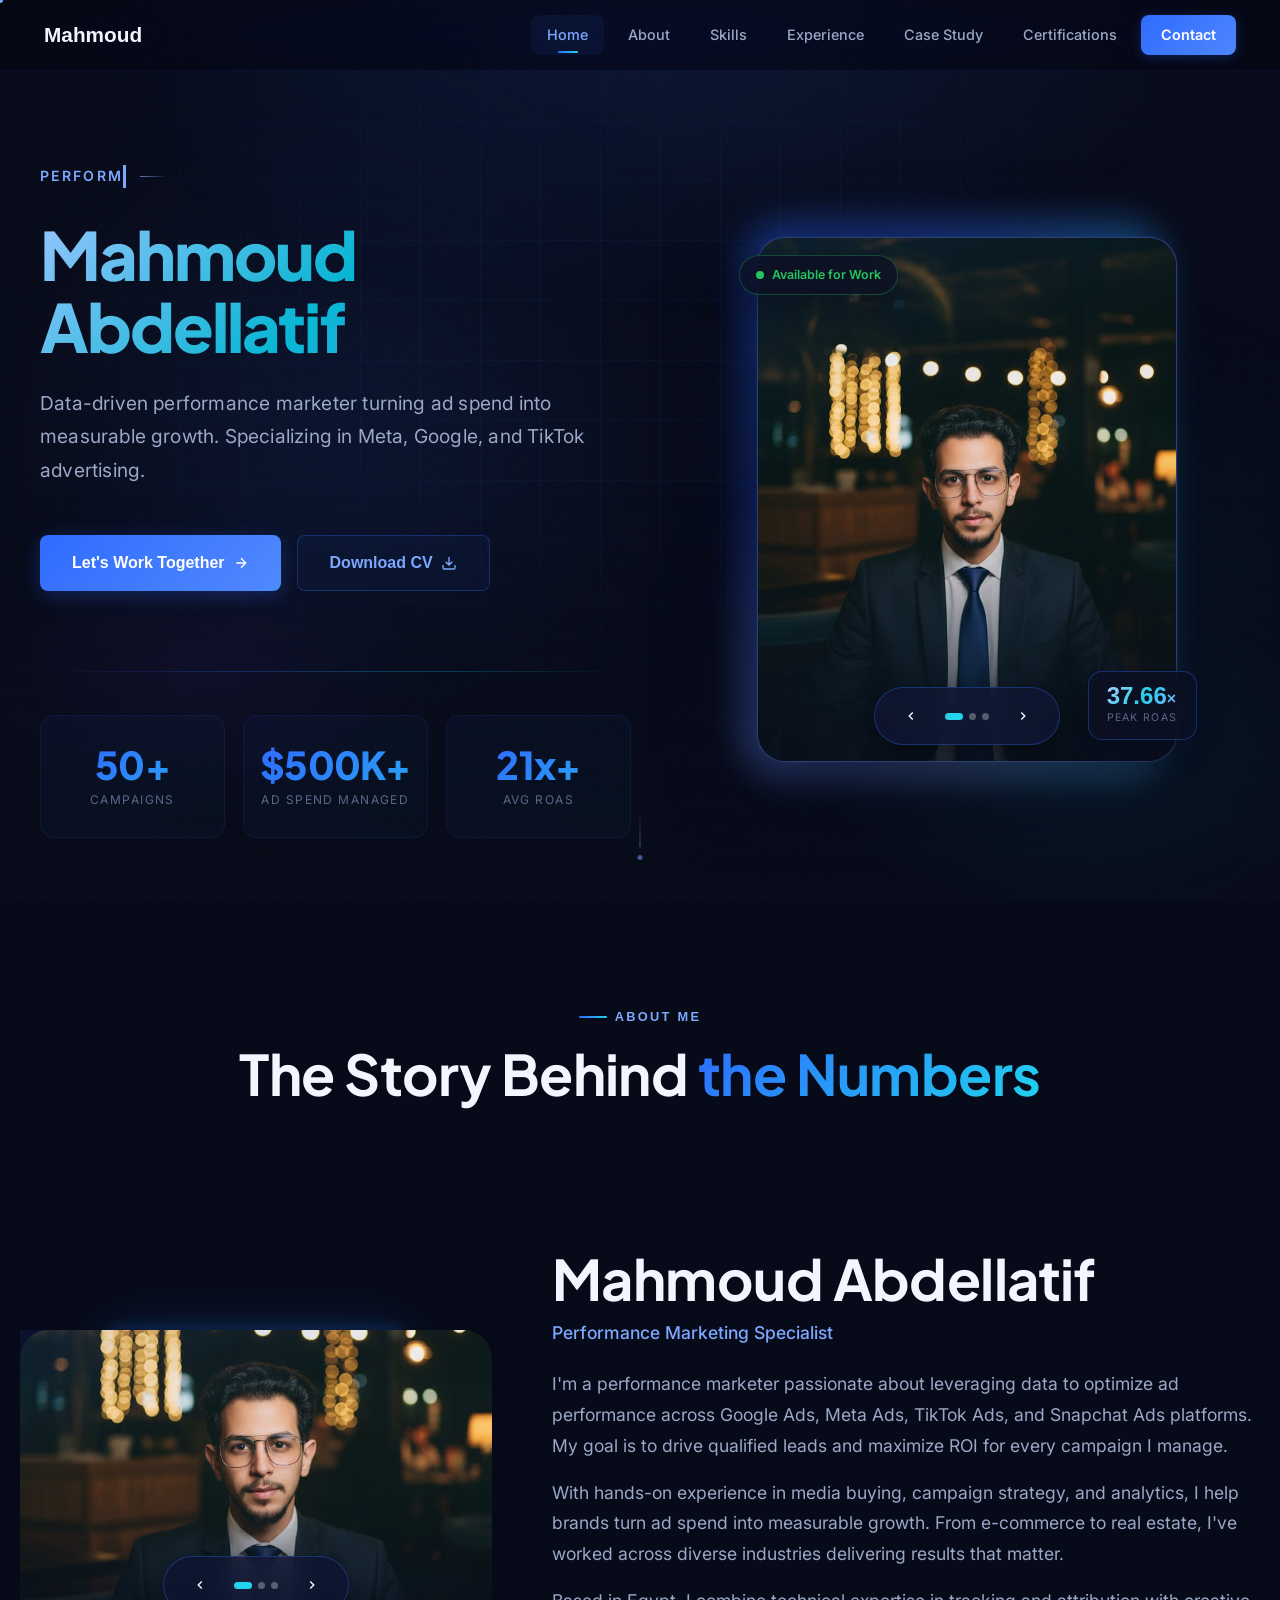
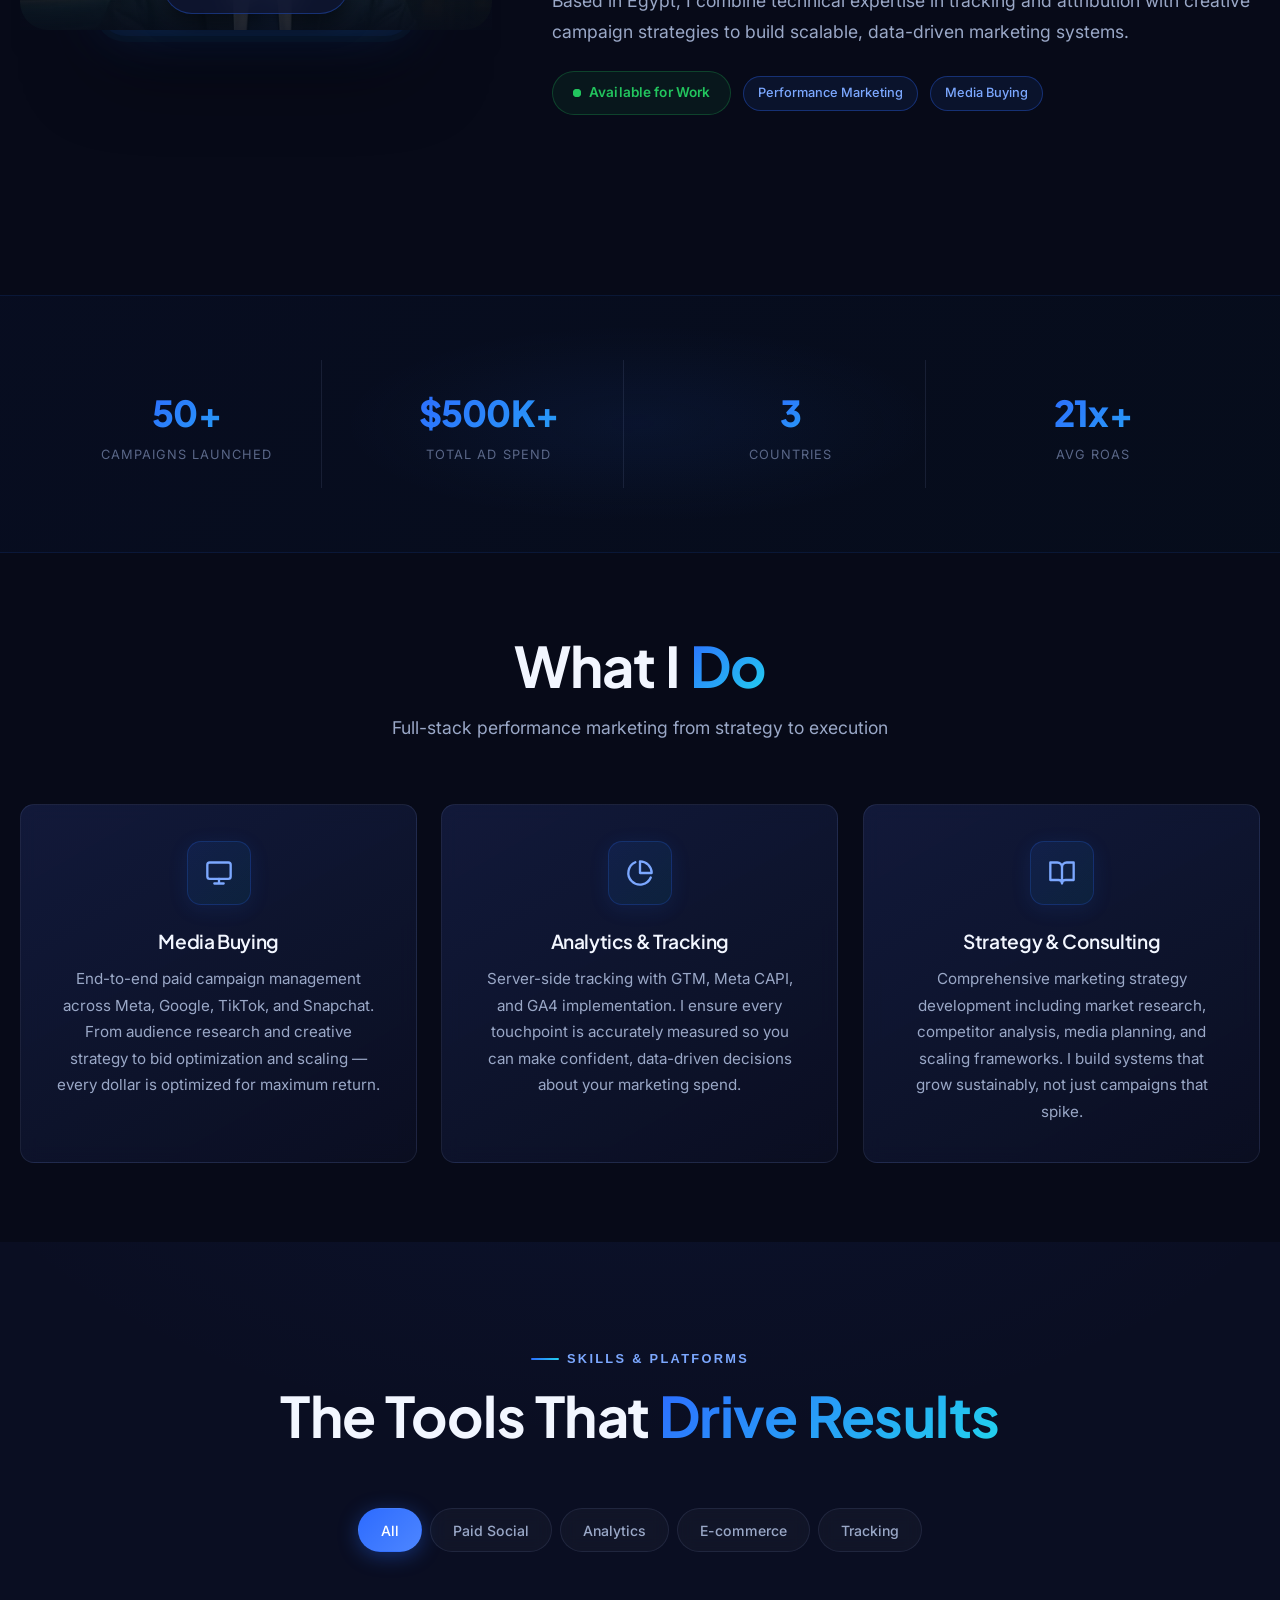
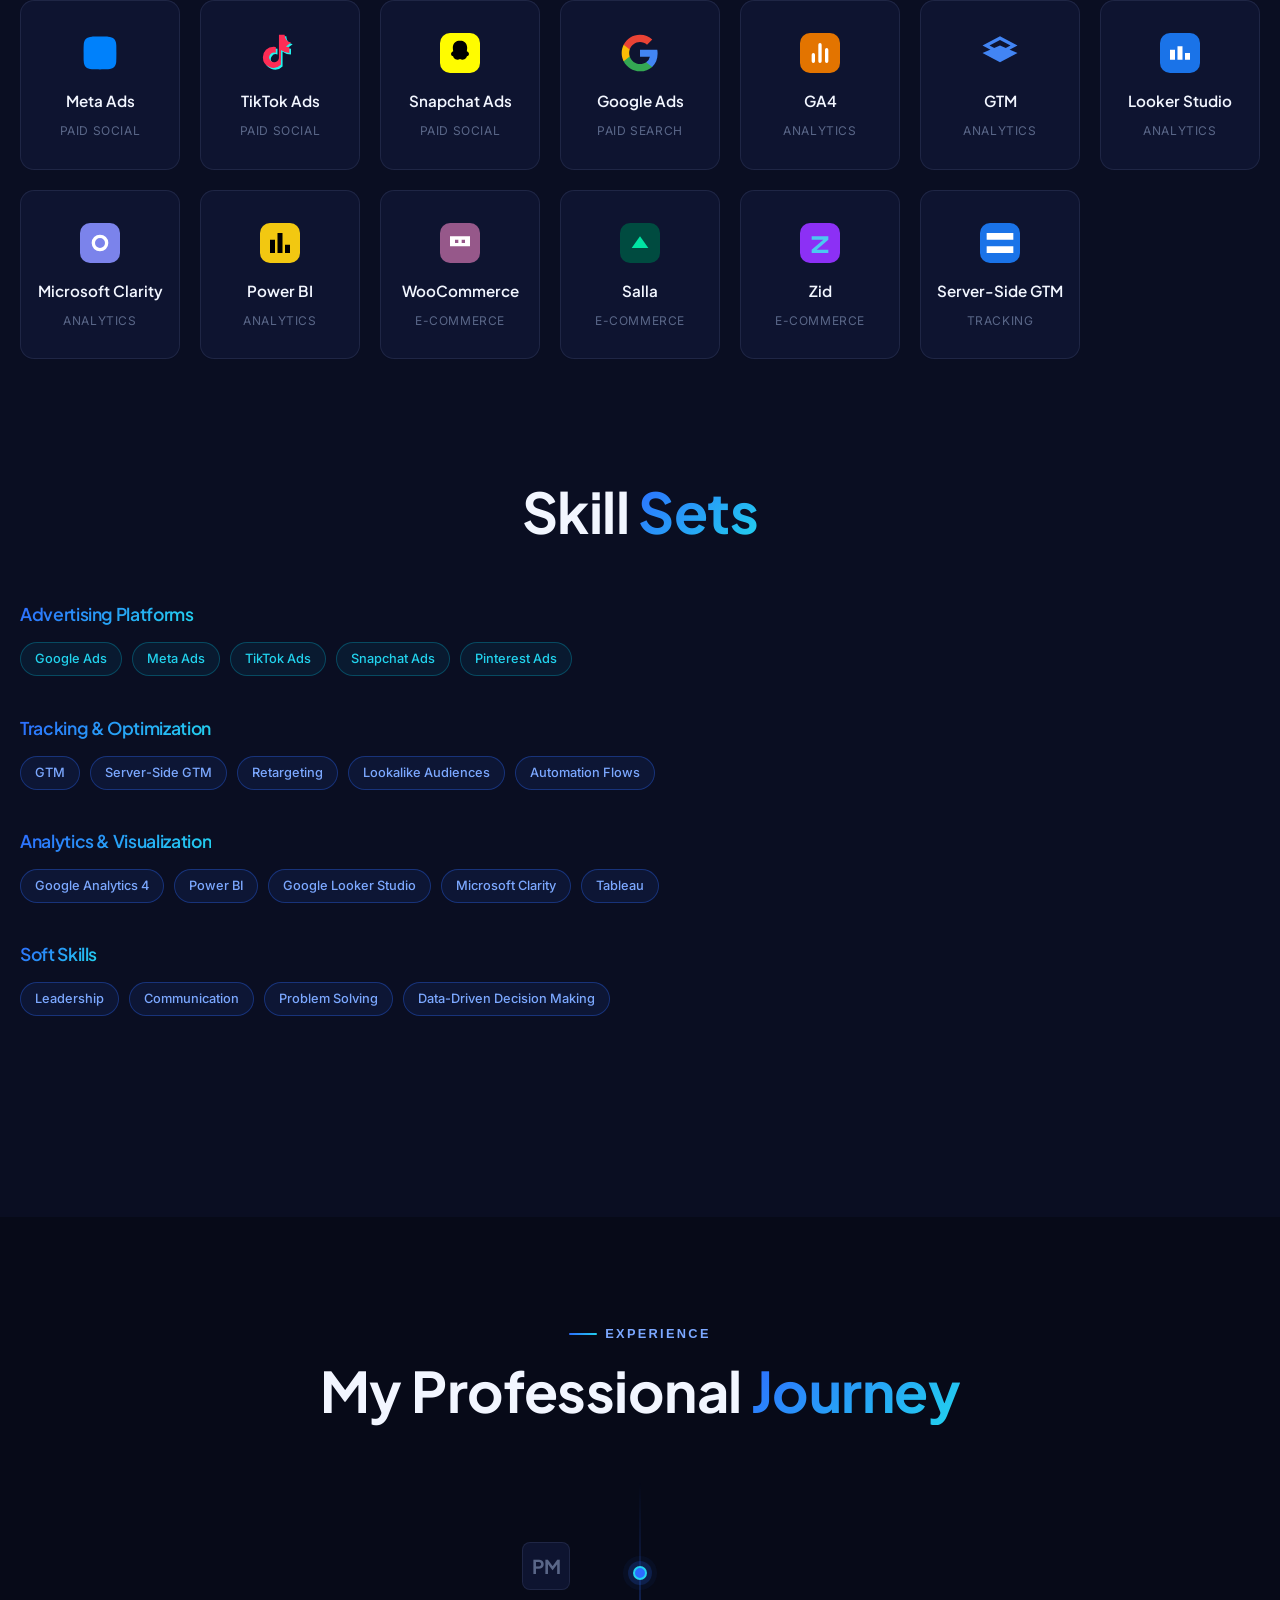
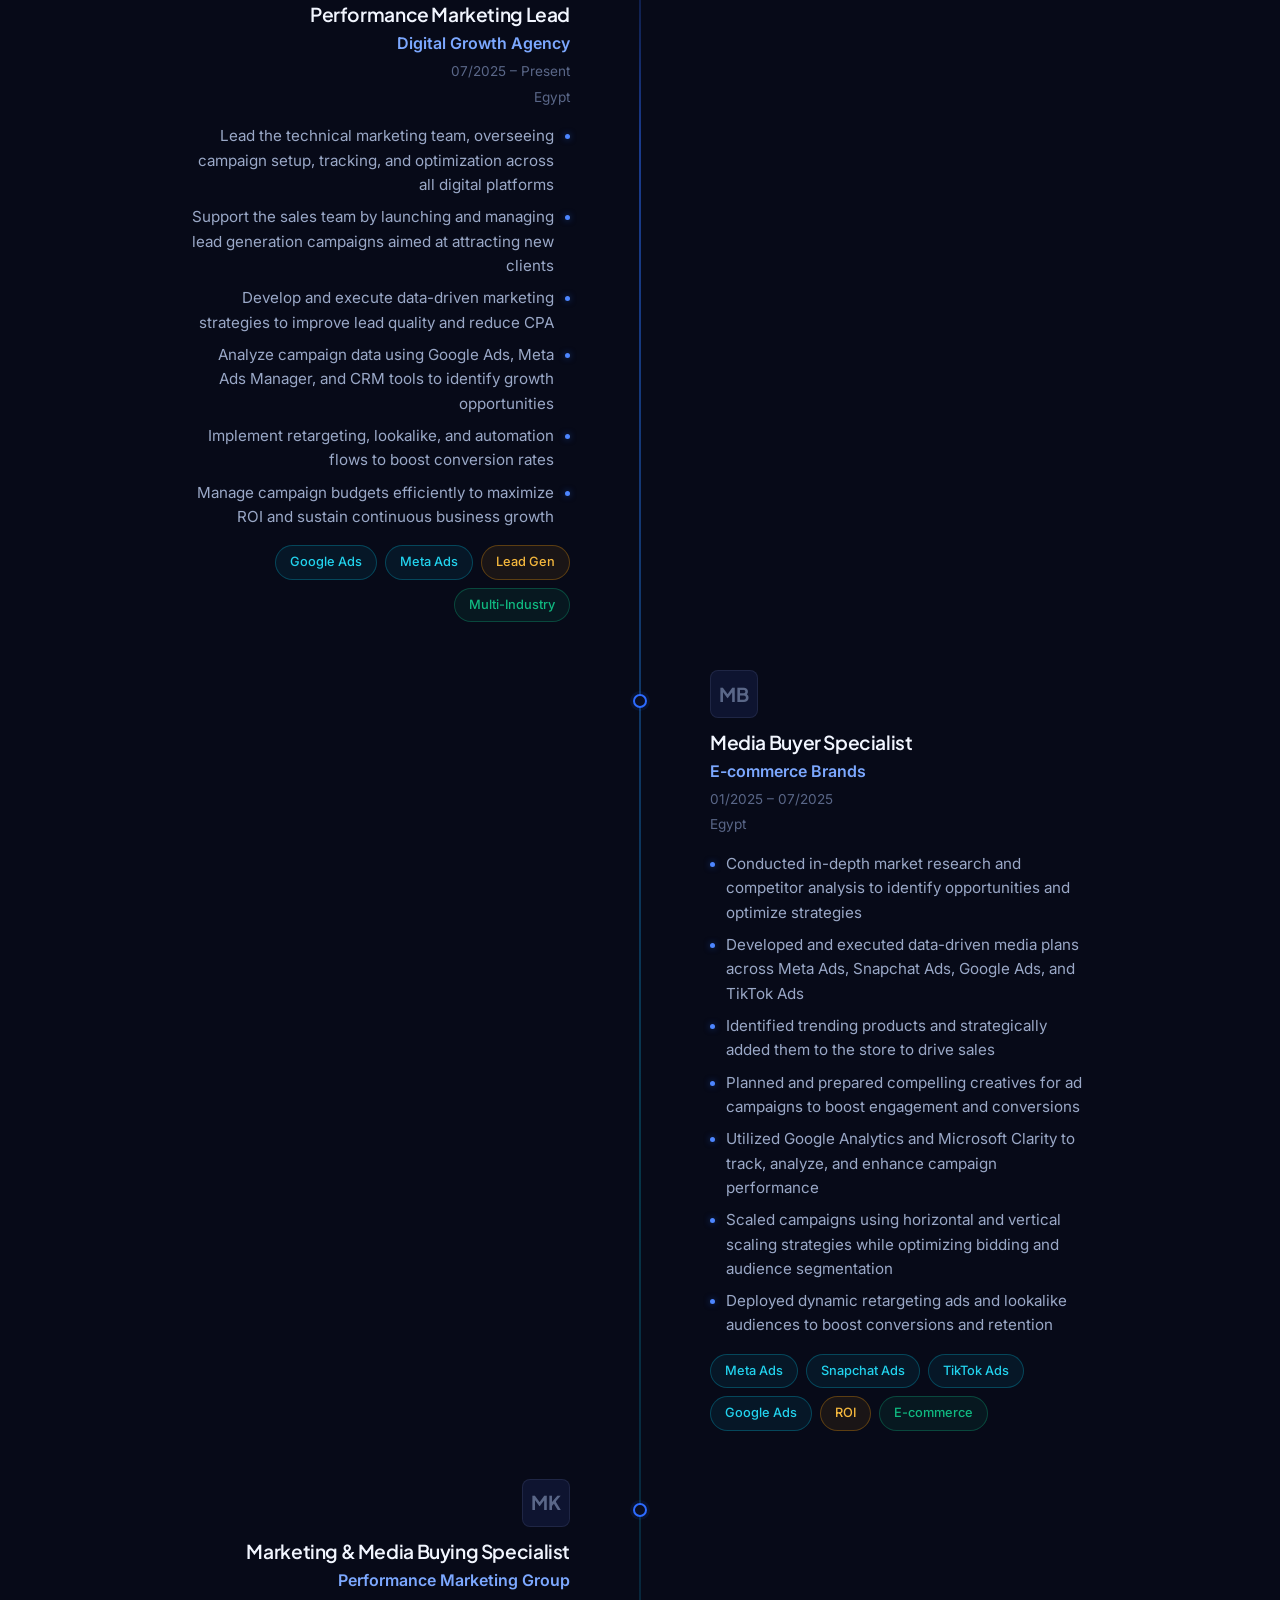
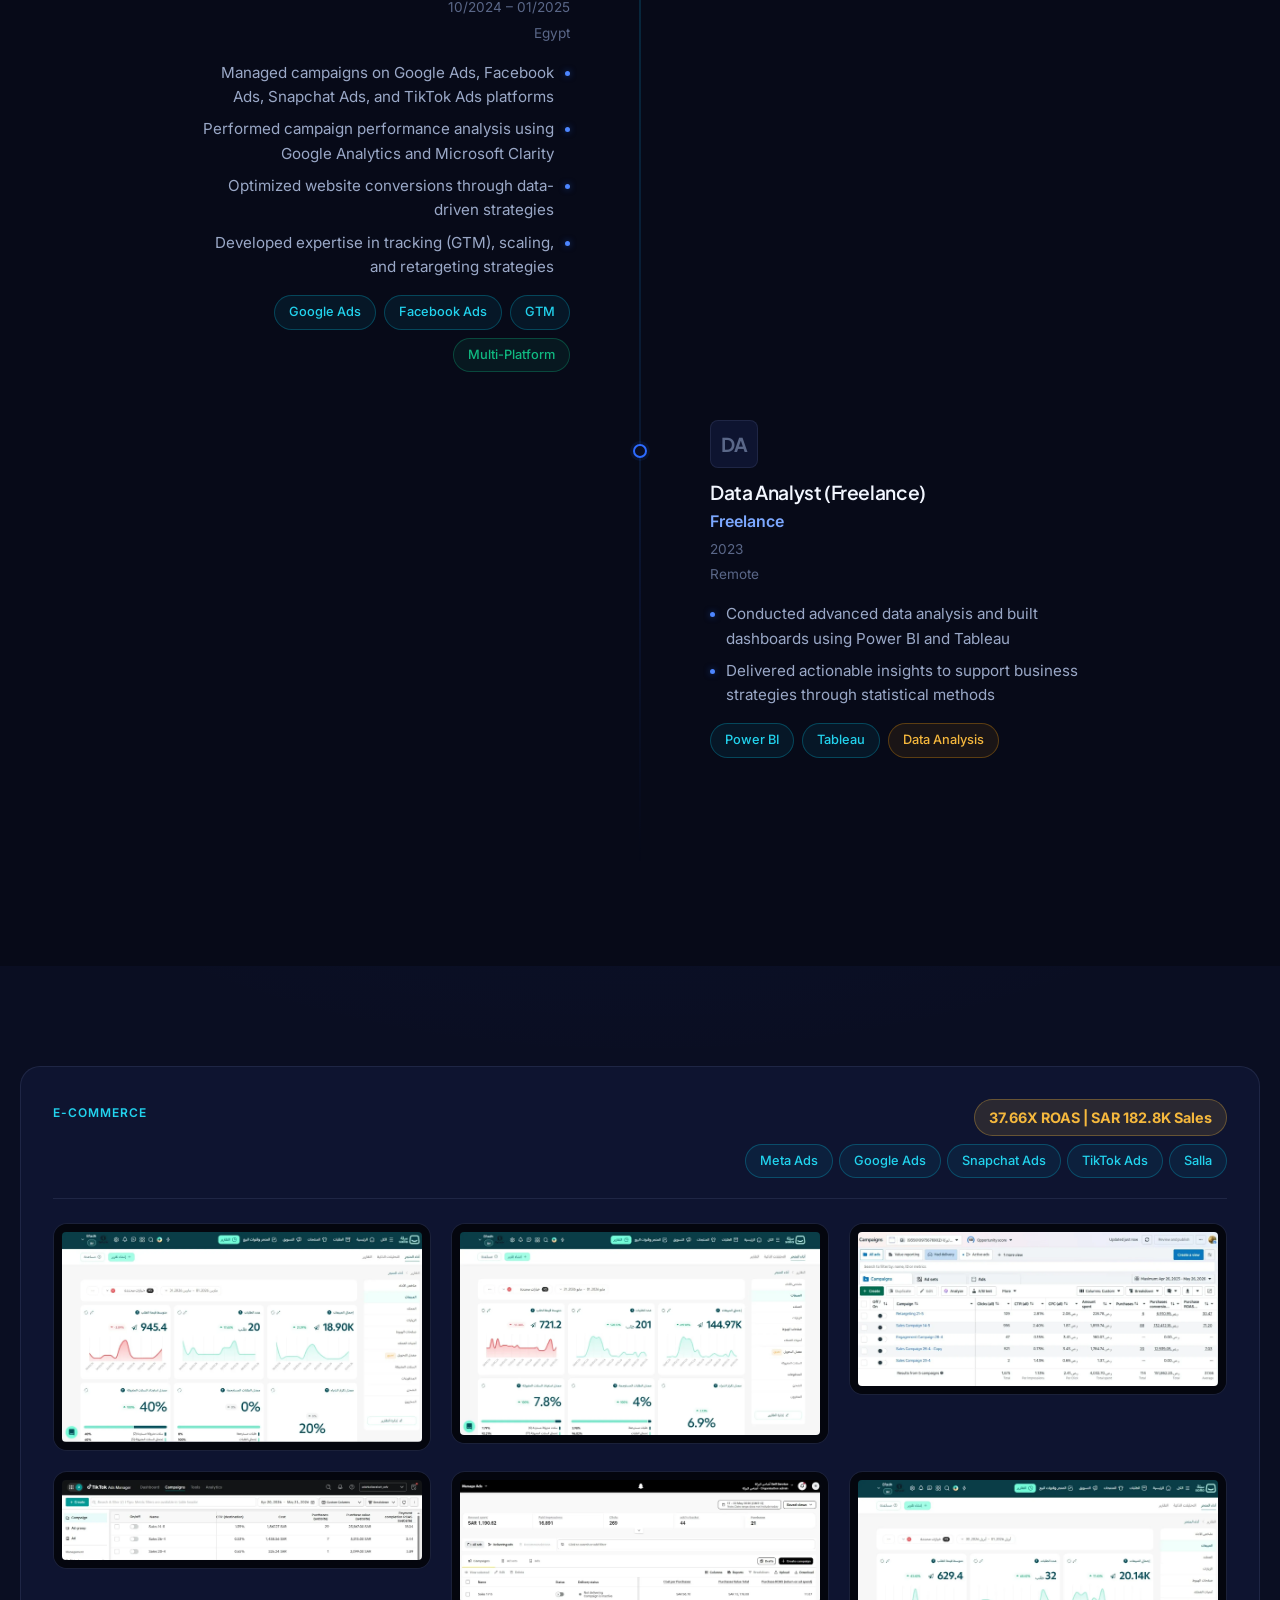
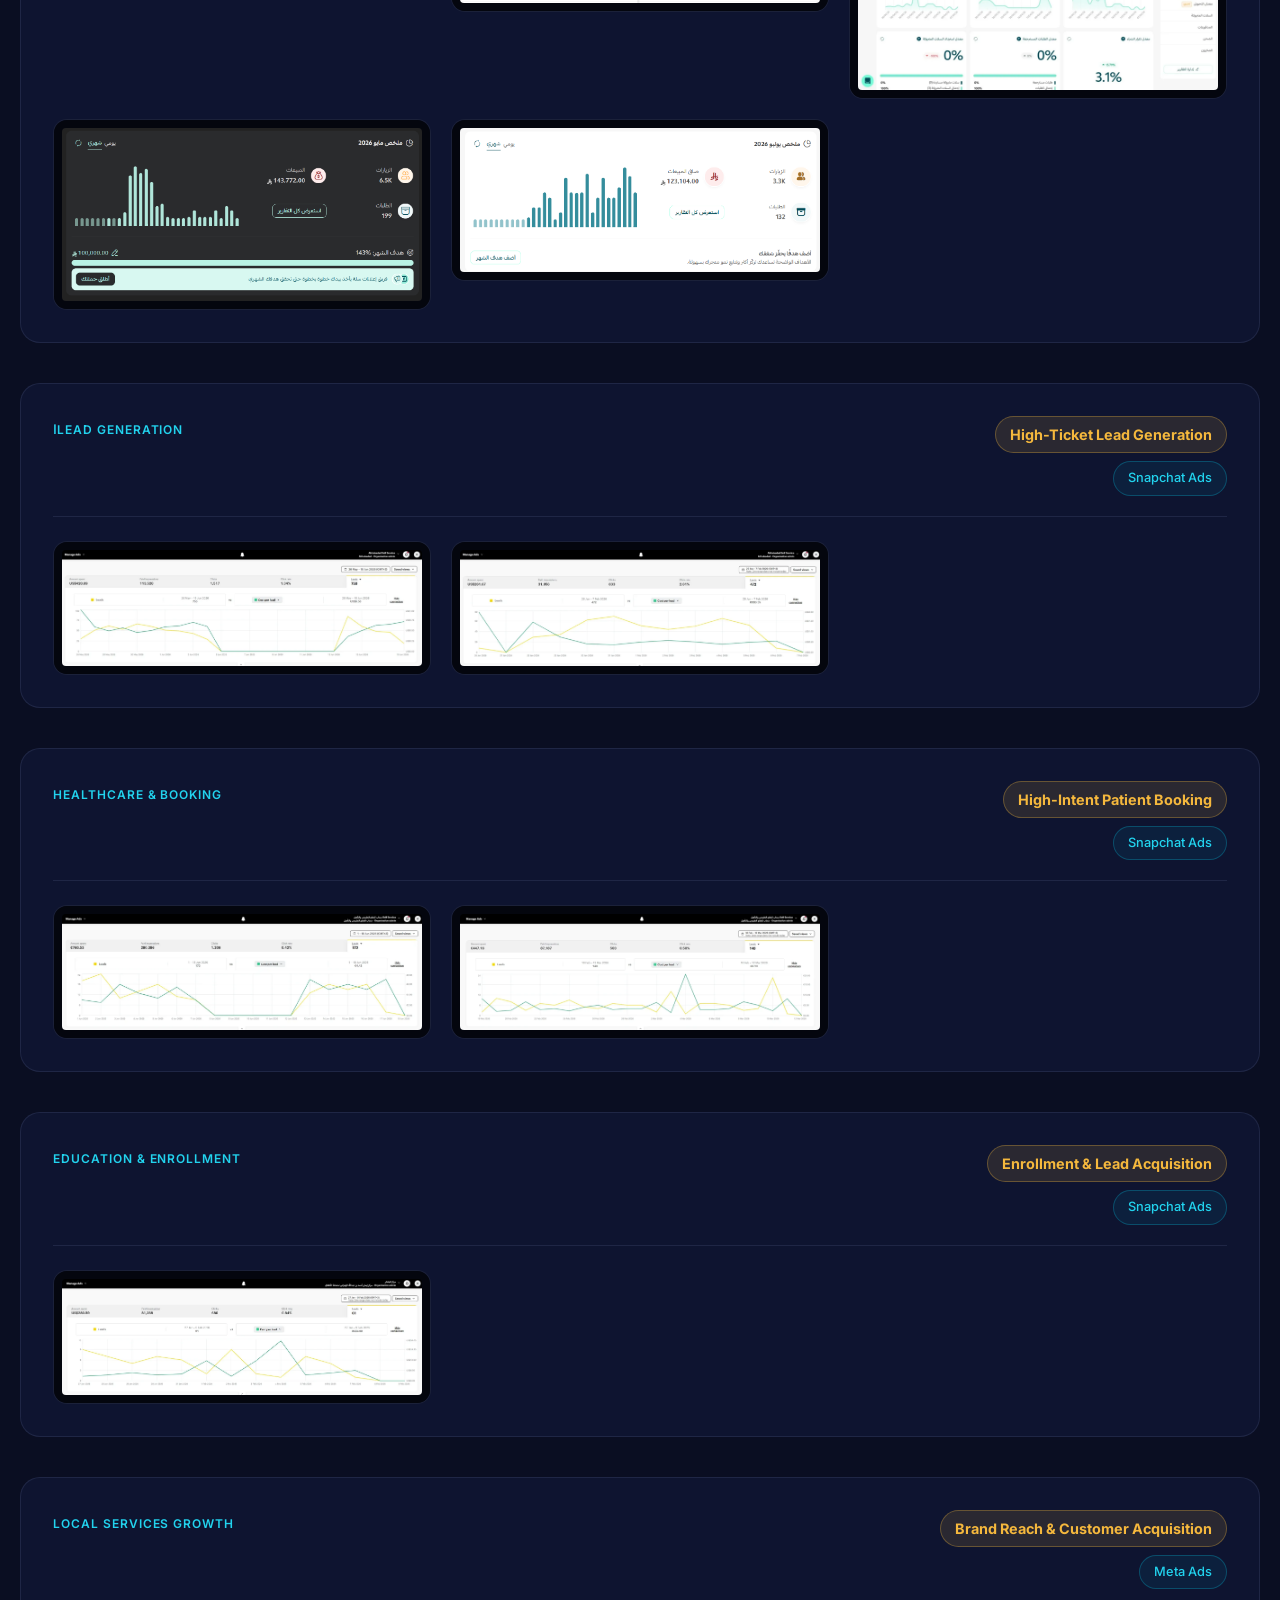
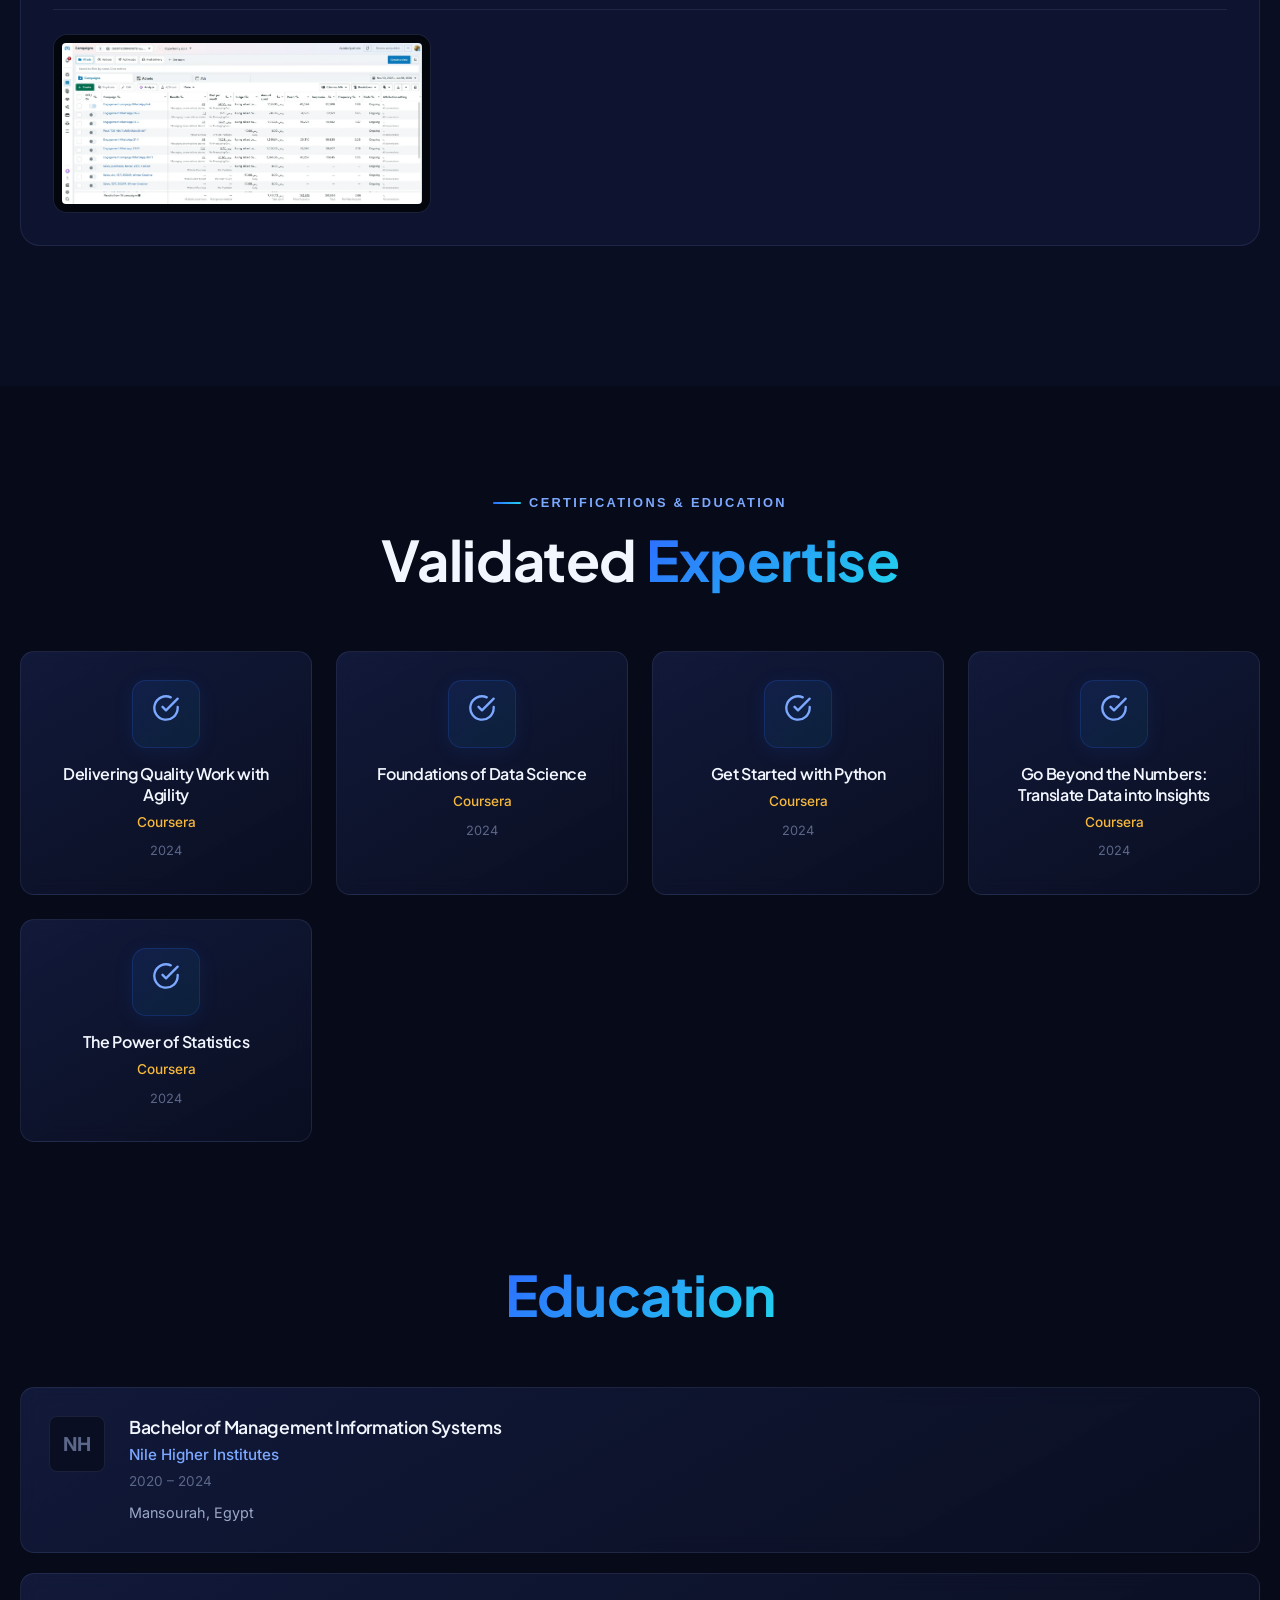
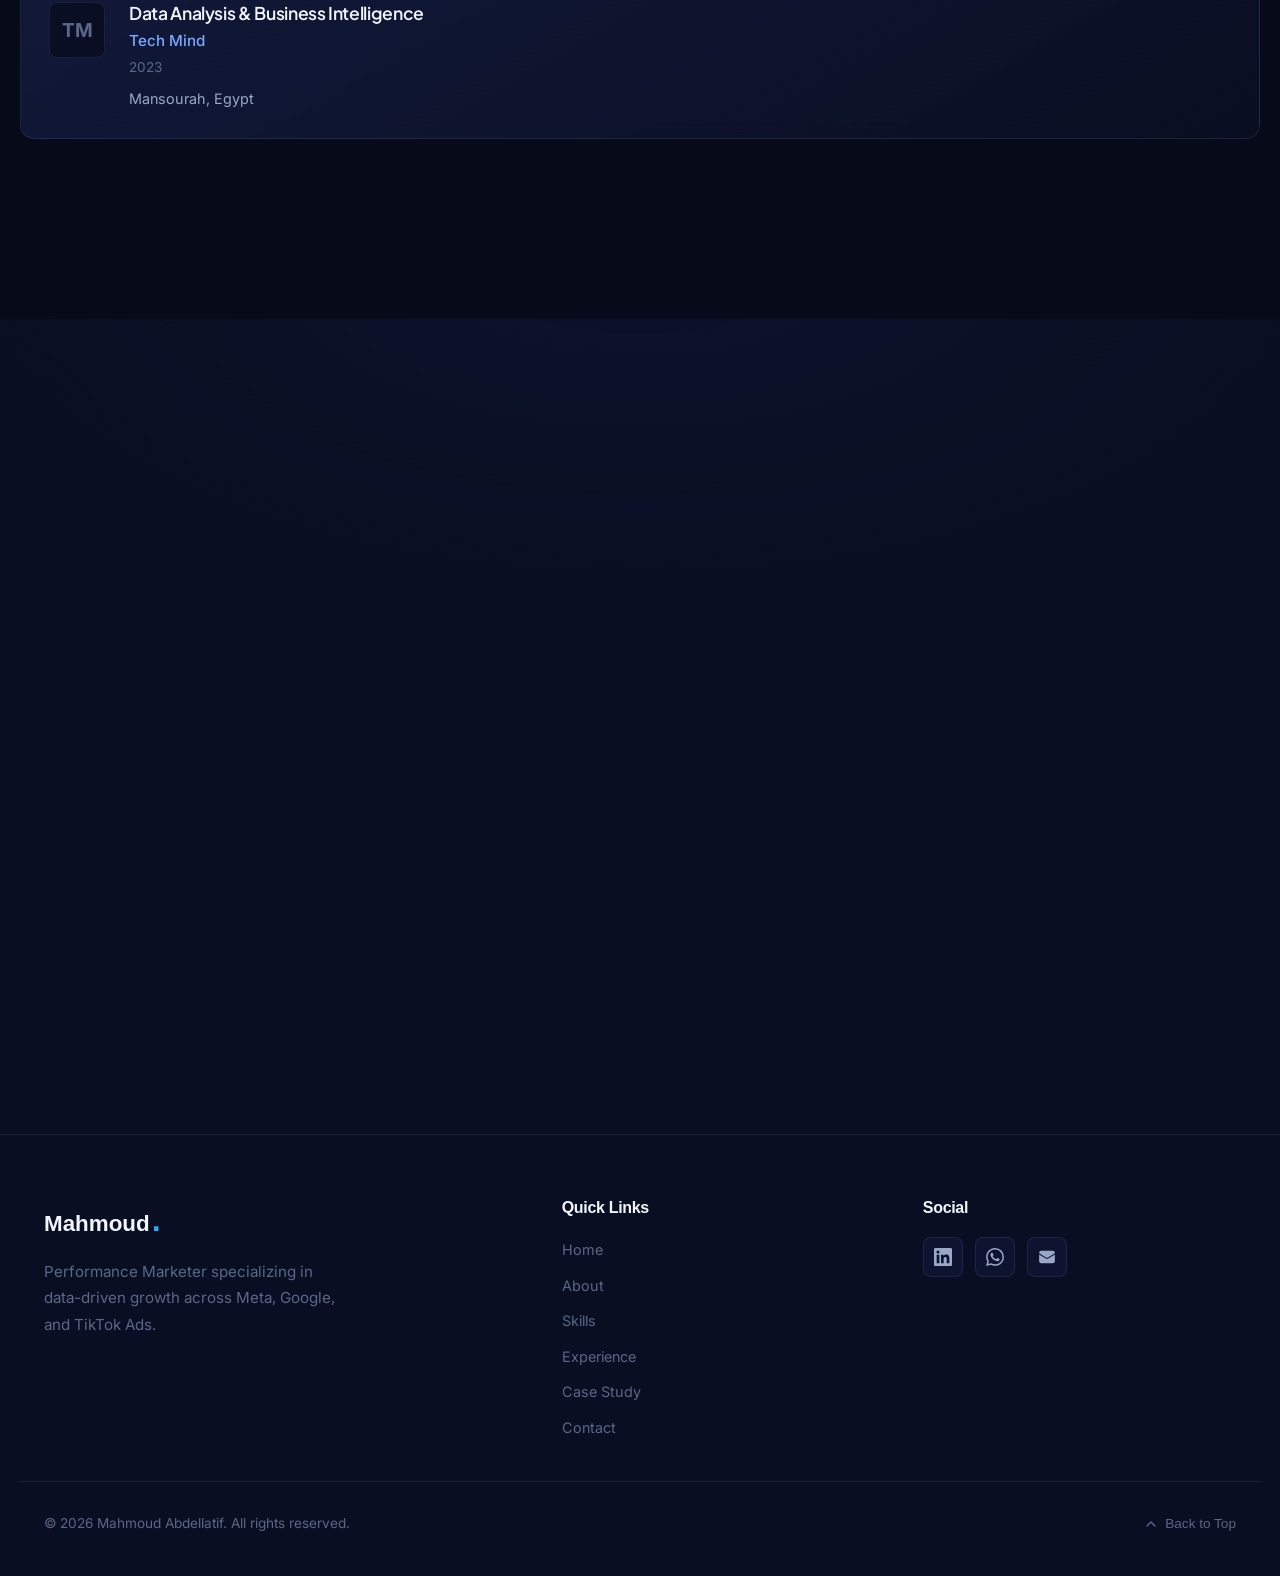
==== commit 3698ce0b: "Update print statement from 'Hello' to 'Goodbye'" ====
--- a/index.html
+++ b/index.html
@@ -701,17 +701,6 @@
             </a>
           </div>
 
-          <!-- Location Strip -->
-          <div class="contact-social-strip reveal">
-            <div class="location-info">
-              <svg width="20" height="20" viewBox="0 0 24 24" fill="none" stroke="currentColor" stroke-width="2"><path d="M21 10c0 7-9 13-9 13s-9-6-9-13a9 9 0 0118 0z"/><circle cx="12" cy="10" r="3"/></svg>
-              <span>Dakahlia / Mansoura, Egypt — Remote / Worldwide</span>
-            </div>
-          </div>
-        </div>
-      </div>
-    </section>
-
   </main>
 
   <!-- Dynamic Data & Config -->
